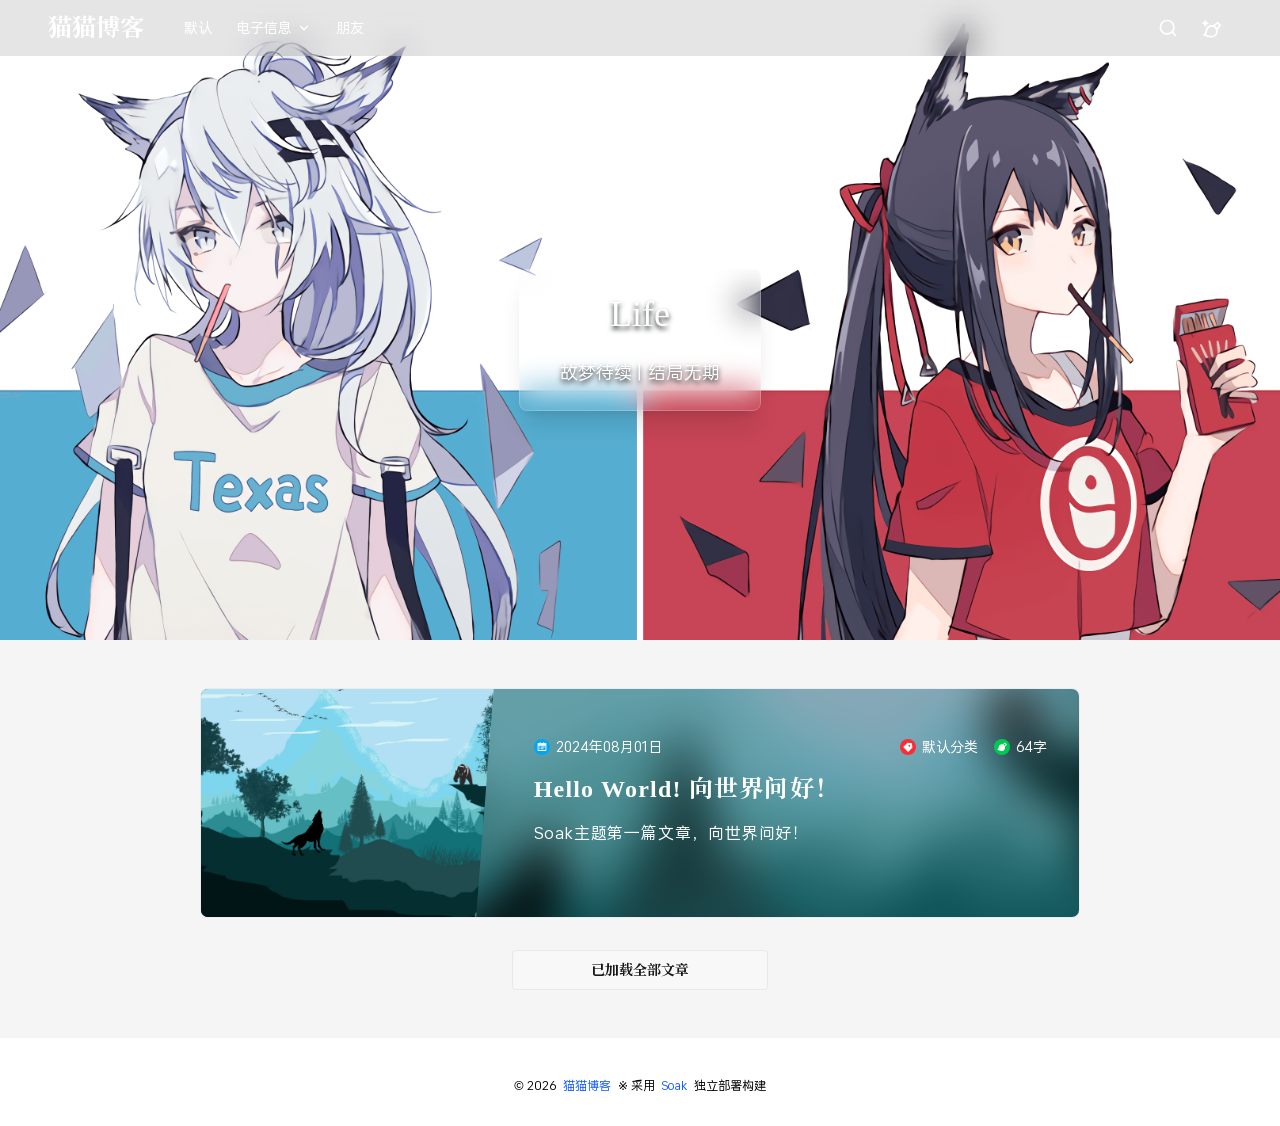
==== index.html @ 31e61fdb "Deploy: 2026-04-26T11-19-19-759Z" ====
<!DOCTYPE html><html lang="zh-CN" class="overflow-y-scroll"> <head><meta charset="UTF-8"><title>猫猫博客 - 故梦待续 | 结局无期</title><meta name="description" content="故梦待续 | 结局无期"><meta name="author" content="Cat"><meta name="viewport" content="width=device-width, initial-scale=1, maximum-scale=1, user-scalable=no, shrink-to-fit=no"><meta name="generator" content="Astro v5.18.1"><script>
            const theme = localStorage.getItem("theme");
            document.documentElement.setAttribute(
                "data-theme",
                theme || "light",
            );
        </script><link rel="icon" type="image/png" href="/favicon.ico"><link rel="apple-touch-icon-precomposed" href="/favicon.ico"><link href="/fonts/SourceHanSerifCN-Bold/font.css" rel="stylesheet"><link href="/fonts/OPlusSans3-Regular/font.css" rel="stylesheet"><link rel="stylesheet" href="/_astro/_page_.TuV_0qPd.css"></head> <body> <div class="bg-base-300/60"> <header data-have-img="true" id="navbar" data-hide-navbar-on-scroll="1" class="navbar justify-between bg-base-100 h-14 min-h-14 px-4 sm:px-6 lg:px-12 z-30 py-0 top-0 left-0 right-0 fixed" data-astro-transition-persist="astro-y6nrcfoz-1"> <div class="navbar-start w-auto"> <div class="drawer lg:hidden me-4 w-auto"> <input id="my-drawer" type="checkbox" class="drawer-toggle"> <div class="drawer-content"> <label for="my-drawer" class="btn btn-ghost btn-square drawer-button"> <svg width="1em" height="1em" class="size-5" data-icon="menu-line">   <symbol id="ai:local:menu-line" viewBox="0 0 24 24"><path fill="currentColor" d="M3 4h18v2H3zm0 7h18v2H3zm0 7h18v2H3z"/></symbol><use href="#ai:local:menu-line"></use>  </svg> </label> </div> <div class="drawer-side"> <label for="my-drawer" aria-label="close sidebar" class="drawer-overlay"></label> <div class="menu bg-base-100 text-base-content min-h-full w-4/5 p-4"> <div class="mb-4 rounded-box overflow-hidden bg-cover bg-center object-cover" style="height:10rem;background-image:url(/images/bg.jpg)"></div> <div class="mb-4 p-4 rounded-box flex items-center"> <img src="/images/avatar.svg" alt="头像" class="size-12"> <div class="ms-4"> <h1 class="text-lg font-bold font-serif">Cat</h1> <p class="mt-1 line-clamp-2">故梦待续 | 结局无期</p> </div> </div> <ul> <li> <a href="/category/default">默认分类</a> </li><li>  <details open> <summary>电子信息</summary> <ul> <li> <a href="/category/computer">计算机</a> </li> </ul> </details>  </li><li> <a href="/friends">朋友圈</a> </li> </ul> </div> </div> </div> <a class="block" href="/"> <span class="logo-text font-serif text-2xl font-bold whitespace-nowrap inline-flex"> 猫猫博客 </span> </a> <div class="navbar-center ms-10 hidden lg:flex"> <nav class="hidden md:block h-14"> <div class="flex items-center gap-6 text-sm leading-14"> <a href="/category/default" class="hover:text-blue-500"> 默认 </a><div class="group/one"> <div class="relative"> <button class="flex items-center gap-x-1"> <span>电子信息</span> <svg width="1em" height="1em" class="size-4 flex-none transition-all group-hover/one:rotate-180" data-icon="arrow-down-s-line">   <symbol id="ai:local:arrow-down-s-line" viewBox="0 0 24 24"><path fill="currentColor" d="m12 13.171 4.95-4.95 1.414 1.415L12 16 5.636 9.636 7.05 8.222z"/></symbol><use href="#ai:local:arrow-down-s-line"></use>  </svg> </button> <div class="pt-1 absolute -left-2 opacity-0 invisible scale-90 transition duration-200 origin-top-left group-hover/one:opacity-100 group-hover/one:visible group-hover/one:scale-100"> <div data-nav-item class="bg-base-100 border-base-300 border min-w-40 shadow-lg rounded-box leading-normal"> <a href="/category/computer" class="group/text transition hover:bg-base-content/10 flex items-center gap-2 w-full px-4 py-2.5 text-left first-of-type:rounded-t-box last-of-type:rounded-b-box"> <span class="transition group-hover/text:translate-x-2"> 📊计算机 </span> </a> </div> </div> </div> </div><a href="/friends" class="hover:text-blue-500"> 朋友 </a> </div> </nav> </div> </div> <div class="navbar-end gap-x-1 leading-14 w-auto"> <style>astro-island,astro-slot,astro-static-slot{display:contents}</style><script>(()=>{var l=(n,t)=>{let i=async()=>{await(await n())()},e=typeof t.value=="object"?t.value:void 0,s={timeout:e==null?void 0:e.timeout};"requestIdleCallback"in window?window.requestIdleCallback(i,s):setTimeout(i,s.timeout||200)};(self.Astro||(self.Astro={})).idle=l;window.dispatchEvent(new Event("astro:idle"));})();</script><script>(()=>{var A=Object.defineProperty;var g=(i,o,a)=>o in i?A(i,o,{enumerable:!0,configurable:!0,writable:!0,value:a}):i[o]=a;var d=(i,o,a)=>g(i,typeof o!="symbol"?o+"":o,a);{let i={0:t=>m(t),1:t=>a(t),2:t=>new RegExp(t),3:t=>new Date(t),4:t=>new Map(a(t)),5:t=>new Set(a(t)),6:t=>BigInt(t),7:t=>new URL(t),8:t=>new Uint8Array(t),9:t=>new Uint16Array(t),10:t=>new Uint32Array(t),11:t=>1/0*t},o=t=>{let[l,e]=t;return l in i?i[l](e):void 0},a=t=>t.map(o),m=t=>typeof t!="object"||t===null?t:Object.fromEntries(Object.entries(t).map(([l,e])=>[l,o(e)]));class y extends HTMLElement{constructor(){super(...arguments);d(this,"Component");d(this,"hydrator");d(this,"hydrate",async()=>{var b;if(!this.hydrator||!this.isConnected)return;let e=(b=this.parentElement)==null?void 0:b.closest("astro-island[ssr]");if(e){e.addEventListener("astro:hydrate",this.hydrate,{once:!0});return}let c=this.querySelectorAll("astro-slot"),n={},h=this.querySelectorAll("template[data-astro-template]");for(let r of h){let s=r.closest(this.tagName);s!=null&&s.isSameNode(this)&&(n[r.getAttribute("data-astro-template")||"default"]=r.innerHTML,r.remove())}for(let r of c){let s=r.closest(this.tagName);s!=null&&s.isSameNode(this)&&(n[r.getAttribute("name")||"default"]=r.innerHTML)}let p;try{p=this.hasAttribute("props")?m(JSON.parse(this.getAttribute("props"))):{}}catch(r){let s=this.getAttribute("component-url")||"<unknown>",v=this.getAttribute("component-export");throw v&&(s+=` (export ${v})`),console.error(`[hydrate] Error parsing props for component ${s}`,this.getAttribute("props"),r),r}let u;await this.hydrator(this)(this.Component,p,n,{client:this.getAttribute("client")}),this.removeAttribute("ssr"),this.dispatchEvent(new CustomEvent("astro:hydrate"))});d(this,"unmount",()=>{this.isConnected||this.dispatchEvent(new CustomEvent("astro:unmount"))})}disconnectedCallback(){document.removeEventListener("astro:after-swap",this.unmount),document.addEventListener("astro:after-swap",this.unmount,{once:!0})}connectedCallback(){if(!this.hasAttribute("await-children")||document.readyState==="interactive"||document.readyState==="complete")this.childrenConnectedCallback();else{let e=()=>{document.removeEventListener("DOMContentLoaded",e),c.disconnect(),this.childrenConnectedCallback()},c=new MutationObserver(()=>{var n;((n=this.lastChild)==null?void 0:n.nodeType)===Node.COMMENT_NODE&&this.lastChild.nodeValue==="astro:end"&&(this.lastChild.remove(),e())});c.observe(this,{childList:!0}),document.addEventListener("DOMContentLoaded",e)}}async childrenConnectedCallback(){let e=this.getAttribute("before-hydration-url");e&&await import(e),this.start()}async start(){let e=JSON.parse(this.getAttribute("opts")),c=this.getAttribute("client");if(Astro[c]===void 0){window.addEventListener(`astro:${c}`,()=>this.start(),{once:!0});return}try{await Astro[c](async()=>{let n=this.getAttribute("renderer-url"),[h,{default:p}]=await Promise.all([import(this.getAttribute("component-url")),n?import(n):()=>()=>{}]),u=this.getAttribute("component-export")||"default";if(!u.includes("."))this.Component=h[u];else{this.Component=h;for(let f of u.split("."))this.Component=this.Component[f]}return this.hydrator=p,this.hydrate},e,this)}catch(n){console.error(`[astro-island] Error hydrating ${this.getAttribute("component-url")}`,n)}}attributeChangedCallback(){this.hydrate()}}d(y,"observedAttributes",["props"]),customElements.get("astro-island")||customElements.define("astro-island",y)}})();</script><script>window._$HY||(e=>{let t=e=>e&&e.hasAttribute&&(e.hasAttribute("data-hk")?e:t(e.host&&e.host.nodeType?e.host:e.parentNode));["click", "input"].forEach((o=>document.addEventListener(o,(o=>{if(!e.events)return;let s=t(o.composedPath&&o.composedPath()[0]||o.target);s&&!e.completed.has(s)&&e.events.push([s,o])}))))})(_$HY={events:[],completed:new WeakSet,r:{},fe(){}});</script><!--xs--><astro-island uid="ZQ5oSy" data-solid-render-id="s2" component-url="/_astro/Search.DwnE-XFW.js" component-export="default" renderer-url="/_astro/client.WtngwqKk.js" props="{}" ssr client="idle" opts="{&quot;name&quot;:&quot;Search&quot;,&quot;value&quot;:true}" await-children><button data-hk="s20000" class="btn btn-square btn-ghost"><svg class="size-5" xmlns="http://www.w3.org/2000/svg" viewBox="0 0 24 24" fill="currentColor"><path d="M18.031 16.6168L22.3137 20.8995L20.8995 22.3137L16.6168 18.031C15.0769 19.263 13.124 20 11 20C6.032 20 2 15.968 2 11C2 6.032 6.032 2 11 2C15.968 2 20 6.032 20 11C20 13.124 19.263 15.0769 18.031 16.6168ZM16.0247 15.8748C17.2475 14.6146 18 12.8956 18 11C18 7.1325 14.8675 4 11 4C7.1325 4 4 7.1325 4 11C4 14.8675 7.1325 18 11 18C12.8956 18 14.6146 17.2475 15.8748 16.0247L16.0247 15.8748Z"></path></svg></button><!--astro:end--></astro-island> <div class="dropdown dropdown-end"> <div tabindex="0" role="button" class="btn btn-ghost btn-square"> <svg width="1em" height="1em" class="size-5" data-icon="brush-ai-line">   <symbol id="ai:local:brush-ai-line" viewBox="0 0 24 24"><path fill="currentColor" d="m4.713 7.128-.246.566a.506.506 0 0 1-.934 0l-.246-.566a4.36 4.36 0 0 0-2.22-2.25l-.759-.339a.53.53 0 0 1 0-.963l.717-.319A4.37 4.37 0 0 0 3.276.931L3.53.32a.506.506 0 0 1 .942 0l.253.61a4.37 4.37 0 0 0 2.25 2.327l.718.32a.53.53 0 0 1 0 .962l-.76.338a4.36 4.36 0 0 0-2.219 2.251m10.601 2.405.143.142a5.5 5.5 0 0 1 1.356 5.245 5.505 5.505 0 0 1-5.311 4.078c-2.036 0-4.714-.625-6.973-1.514 1.205-1.414 1.645-2.809 1.8-4.679.037-.451.06-.63.103-.79.793-2.962 3.585-4.61 6.492-3.831.93.25 1.742.724 2.39 1.349m2.914-7.162-4.94 3.842c-3.946-.974-7.73 1.333-8.788 5.284-.102.38-.134.765-.167 1.169-.115 1.394-.247 3.005-3.333 5.33 2.5 1.5 7 3.002 10.502 3.002a7.505 7.505 0 0 0 7.283-9.291l3.84-4.938a1 1 0 0 0-.082-1.321L19.55 2.454a1 1 0 0 0-1.321-.083m-1.333 5.914a8 8 0 0 0-.194-.194l-1.124-1.124 3.182-2.475 1.746 1.746L18.03 9.42z"/></symbol><use href="#ai:local:brush-ai-line"></use>  </svg> </div> <ul tabindex="0" class="dropdown-content menu bg-base-100 rounded-box z-1 p-2 shadow-sm space-y-2"> <li> <button class="btn flex items-center gap-x-1" data-set-theme="light"> <div data-theme="light" class="bg-base-100 grid shrink-0 grid-cols-2 gap-0.5 rounded-box p-1 shadow-sm"> <div class="bg-base-content size-1.5 rounded-full"></div> <div class="bg-primary size-1.5 rounded-full"></div> <div class="bg-secondary size-1.5 rounded-full"></div> <div class="bg-accent size-1.5 rounded-full"></div> </div> <div class="w-30 truncate">浅色模式</div> </button> </li><li> <button class="btn flex items-center gap-x-1" data-set-theme="dark"> <div data-theme="dark" class="bg-base-100 grid shrink-0 grid-cols-2 gap-0.5 rounded-box p-1 shadow-sm"> <div class="bg-base-content size-1.5 rounded-full"></div> <div class="bg-primary size-1.5 rounded-full"></div> <div class="bg-secondary size-1.5 rounded-full"></div> <div class="bg-accent size-1.5 rounded-full"></div> </div> <div class="w-30 truncate">暗黑模式</div> </button> </li> </ul> </div> </div> </header> <script>
    (function () {
        let lastScrollY = window.scrollY;
        let isTop = true;
        let hidden = true;

        function updateHeaderState() {
            const header = document.getElementById("navbar");
            const heroBox = document.querySelector("[data-hero-box]");
            if (!header) return;

            const currentScrollY = window.scrollY;

            // 处理导航栏显隐
            if (header.dataset.hideNavbarOnScroll === "1") {
                hidden = currentScrollY <= lastScrollY;

                // 显式设置属性值
                if (hidden) {
                    header.setAttribute("data-pinned", "true");
                    header.removeAttribute("data-unpinned");
                } else {
                    header.setAttribute("data-unpinned", "true");
                    header.removeAttribute("data-pinned");
                }
            }

            // 处理顶部状态
            if (heroBox && heroBox.clientHeight) {
                isTop =
                    currentScrollY <=
                    heroBox.clientHeight - header.clientHeight;
            } else {
                isTop = currentScrollY <= header.clientHeight;
            }
            if (isTop) {
                header.setAttribute("data-is-top", "true");
            } else {
                header.setAttribute("data-is-top", "false");
            }

            lastScrollY = currentScrollY;
        }

        // 初始化逻辑保持不变
        document.addEventListener("DOMContentLoaded", () => {
            window.addEventListener("scroll", updateHeaderState);
            updateHeaderState();
        });
    })();
</script> <div data-hero-box style="height:40rem;background-image:url(/images/covers/Cuteen.png)" class="hero bg-gray-300 mb-4 flex bg-center relative text-2xl leading-8 flex-col justify-center items-center object-cover bg-cover"> <div data-hero-box-content class="max-w-screen-md z-10 text-center mt-10 px-10 py-6 backdrop-blur-lg rounded-lg text-white border border-base-100/20 shadow-xl"> <div class="font-serif sm:text-4xl text-2xl">Life</div> <div class="mt-3 text-sm sm:mt-6 sm:text-lg"> <span>故梦待续 | 结局无期</span> </div> </div> </div> <main id="pjax-container" class="pb-12 sm:pt-8 pt-4">  <div class="flex w-full gap-4 justify-center px-2 sm:px-6">  <div class="w-full flex-col flex items-center gap-8"> <div data-article-list class="w-full flex items-center flex-col gap-4 sm:gap-8"><a href="/posts/hello-world" class="card card-border bg-base-100 w-full lg:w-220 outline-base-content/5 hover:outline-base-content/8 hover:shadow-lg
    transition duration-300 outline -outline-offset-1 cursor-pointer overflow-hidden group"> <div class="card-body p-0 relative flex-row"> <figure class="object-cover absolute bg-center bg-cover w-full brightness-50 md:blur-lg md:brightness-75 md:scale-150 inset-0" style="background-image: url(/images/covers/img-6.jpg);"></figure> <div style="clip-path: polygon(0 0,100% 0,94% 100%,0 100%)" class="md:block hidden z-10 w-4/12 overflow-hidden flex-shrink-0"> <img class="aspect-[16/9] object-cover bg-center bg-cover w-full h-full group-hover:scale-105 group-hover:rotate-1" src="/images/covers/img-6.jpg" style="transition: all .3s cubic-bezier(0,0,.2,1);" alt="Hello World! 向世界问好！"> </div> <div class="z-10 text-white px-4 py-6 md:px-8 md:py-12 w-full"> <div class="flex justify-between items-center"> <div class="flex items-center justify-between w-full gap-x-4 gap-y-2 text-white"> <div class="flex items-center sm:text-sm text-xs"> <div class="size-4 flex items-center justify-center mr-1.5 rounded-full bg-sky-500"> <div class="transform scale-75"> <svg width="1em" height="1em" data-icon="time">   <symbol id="ai:local:time" viewBox="0 0 24 24"><path fill="currentColor" d="M17 3h4a1 1 0 0 1 1 1v16a1 1 0 0 1-1 1H3a1 1 0 0 1-1-1V4a1 1 0 0 1 1-1h4V1h2v2h6V1h2zM4 9v10h16V9zm2 2h2v2H6zm0 4h2v2H6zm4-4h8v2h-8zm0 4h5v2h-5z"/></symbol><use href="#ai:local:time"></use>  </svg> </div> </div> <span>2024年08月01日</span> </div> <div class="flex items-center gap-x-4"> <div class="flex items-center sm:text-sm text-xs"> <div class="size-4 flex items-center justify-center mr-1.5 rounded-full bg-red-500"> <div class="transform scale-75"> <svg width="1em" height="1em" data-icon="tag">   <symbol id="ai:local:tag" viewBox="0 0 24 24"><path fill="currentColor" d="m10.904 2.1 9.9 1.414 1.414 9.9-9.192 9.192a1 1 0 0 1-1.415 0l-9.9-9.9a1 1 0 0 1 0-1.413zm2.829 8.486a2 2 0 1 0 2.828-2.829 2 2 0 0 0-2.828 2.829"/></symbol><use href="#ai:local:tag"></use>  </svg> </div> </div> <span>默认分类</span> </div> <div class="items-center sm:text-sm text-xs hidden sm:flex"> <div class="size-4 flex items-center justify-center mr-1.5 rounded-full bg-green-500"> <div class="transform scale-75"> <svg width="1em" height="1em" data-icon="textCount">   <symbol id="ai:local:textCount" viewBox="0 0 24 24"><path fill="currentColor" d="m13.289 6.213 4.939-3.842a1 1 0 0 1 1.32.083l2.995 2.994a1 1 0 0 1 .082 1.32l-3.84 4.939a7.505 7.505 0 0 1-7.283 9.292C8 20.999 3.5 19.497 1 17.997c3.98-3 3.047-4.81 3.5-6.5 1.058-3.95 4.842-6.258 8.789-5.284M16.7 8.092q.098.095.194.193L18.03 9.42l2.475-3.182-1.746-1.746-3.182 2.475z"/></symbol><use href="#ai:local:textCount"></use>  </svg> </div> </div> <span>64字</span>  </div> </div> </div> </div> <h2 class="card-title tracking-wider font-serif line-clamp-2 sm:line-clamp-1 text-lg sm:text-2xl my-2 sm:my-4"> Hello World! 向世界问好！ </h2> <p class="leading-6 tracking-wider min-h-12 line-clamp-2 text-xs sm:text-base"> Soak主题第一篇文章，向世界问好！ </p> </div> </div> </a></div> <astro-island uid="Z1vNOb9" data-solid-render-id="s0" component-url="/_astro/LoadMore.B2R6Pakz.js" component-export="default" renderer-url="/_astro/client.WtngwqKk.js" props="{&quot;total&quot;:[0,1],&quot;size&quot;:[0,8],&quot;currentPage&quot;:[0,1],&quot;prev&quot;:[0],&quot;next&quot;:[0]}" ssr client="idle" opts="{&quot;name&quot;:&quot;LoadMoreBtn&quot;,&quot;value&quot;:true}" await-children><button data-hk="s000000" class="btn btn-wide font-serif">已加载全部文章</button><!--astro:end--></astro-island> </div>  </div>  </main> <footer id="footer" class="py-8 text-center space-y-2 bg-base-100"> <div class="flex items-center justify-center gap-2 flex-wrap">  </div> <p class="text-xs"> <span>©&nbsp;2026&nbsp;</span> <a class="no-underline text-blue-600" href="https://blog.loli.life/">猫猫博客</a> <span>&nbsp;※&nbsp;采用&nbsp;</span> <a class="no-underline text-blue-600" href="https://zwy.life/soak-theme" target="_blank">Soak</a> <span> &nbsp;独立部署构建</span> </p> </footer> </div> <div id="back-to-top" class="fixed right-6 bottom-6 w-10 h-10 btn btn-square opacity-100 invisible transition-all"> <div role="button" class="flex justify-center items-center w-full h-full"> <button onclick="window.scrollTo({ top: 0, behavior: 'smooth' });" class="cursor-pointer"> <svg width="1em" height="1em" class="size-6" data-icon="circle-arrow-up-s-line">   <symbol id="ai:local:circle-arrow-up-s-line" viewBox="0 0 1024 1024"><path fill="currentColor" d="M515.887 938.659a422.796 422.796 0 1 1 422.795-422.772 423.24 423.24 0 0 1-422.795 422.772m0-775.75a352.977 352.977 0 1 0 352.977 352.978 353.373 353.373 0 0 0-352.977-352.978"/><path fill="currentColor" d="M671.046 550.796a34.9 34.9 0 0 1-24.693-10.24L515.887 410.089l-130.49 130.467a34.91 34.91 0 0 1-49.362-49.362l155.16-155.16a34.91 34.91 0 0 1 49.36 0l155.16 155.16a34.91 34.91 0 0 1-24.67 59.602"/><path fill="currentColor" d="M515.887 705.932a34.91 34.91 0 0 1-34.91-34.91V360.728a34.91 34.91 0 0 1 69.819 0v310.296a34.91 34.91 0 0 1-34.91 34.909"/></symbol><use href="#ai:local:circle-arrow-up-s-line"></use>  </svg> </button> </div> </div> <script>(function(){const scriptUrl = "/pagefind/pagefind.js";

    (async function findInit() {
        const pageFind = await import(scriptUrl);
        await pageFind.options({
            excerptLength: 20,
        });
        pageFind.init();
        window.pagefind = pageFind;
        pageFind.search(""); // speed up the first search
    })();
})();</script> <script>(()=>{var a=(s,i,o)=>{let r=async()=>{await(await s())()},t=typeof i.value=="object"?i.value:void 0,c={rootMargin:t==null?void 0:t.rootMargin},n=new IntersectionObserver(e=>{for(let l of e)if(l.isIntersecting){n.disconnect(),r();break}},c);for(let e of o.children)n.observe(e)};(self.Astro||(self.Astro={})).visible=a;window.dispatchEvent(new Event("astro:visible"));})();</script><astro-island uid="Z2qfbsF" data-solid-render-id="s1" component-url="/_astro/_astro-entry_solid-toast.DAvZulxX.js" component-export="Toaster" renderer-url="/_astro/client.WtngwqKk.js" props="{&quot;position&quot;:[0,&quot;top-center&quot;]}" ssr client="visible" opts="{&quot;name&quot;:&quot;Toaster&quot;,&quot;value&quot;:true}" await-children><div data-hk="s10000" style="position:fixed;z-index:9999;top:16px;bottom:16px;left:16px;right:16px;pointer-events:none"><style>.sldt-active{z-index:9999;}.sldt-active>*{pointer-events:auto;}</style><!--$--><!--/--></div><!--astro:end--></astro-island> <script type="module" src="/_astro/InitApp.astro_astro_type_script_index_0_lang.BXDJFepT.js"></script>  </body></html>
---- fonts/SourceHanSerifCN-Bold/font.css ----
@font-face {
  font-family: SourceHanSerifCN-Bold;
  src: url("./SourceHanSerifCN-Bold.1.woff2") format("woff2");
  font-weight: normal;
  font-style: normal;
  font-display: swap;
  unicode-range: U+1f21a,U+1f232,U+1f234-1f237,U+1f250,U+1f251;
}
@font-face {
  font-family: SourceHanSerifCN-Bold;
  src: url("./SourceHanSerifCN-Bold.2.woff2") format("woff2");
  font-weight: normal;
  font-style: normal;
  font-display: swap;
  unicode-range: U+ff03,U+ff04,U+ff07,U+ff0a,U+ff17-ff19,U+ff1c,U+ff1d,U+ff20-ff3a,U+ff3c,U+ff3e-ff5b,U+ff5d,U+ff61-ff65,U+ff67-ff6a,U+ff6c,U+ff6f-ff78,U+ff7a-ff7d,U+ff80-ff84,U+ff86,U+ff89-ff8e,U+ff92,U+ff97-ff9b,U+ff9d-ff9f,U+ffe0-ffe4,U+ffe6,U+ffe9,U+ffeb,U+ffed,U+1f170,U+1f171,U+1f192-1f195,U+1f198-1f19a;
}
@font-face {
  font-family: SourceHanSerifCN-Bold;
  src: url("./SourceHanSerifCN-Bold.3.woff2") format("woff2");
  font-weight: normal;
  font-style: normal;
  font-display: swap;
  unicode-range: U+f901,U+f90a,U+f92c,U+f92d,U+f934,U+f937,U+f965,U+f967,U+f974,U+f979,U+f97e,U+f98a,U+f98e,U+f99c,U+f9b5,U+f9ba,U+f9be,U+f9d0,U+f9dd,U+f9e0,U+f9e1,U+f9e4,U+fa08,U+fa0a,U+fa11,U+fb01,U+fb02,U+fe30,U+fe31,U+fe33-fe44,U+fe49-fe52,U+fe54-fe57,U+fe59-fe66,U+fe68-fe6b;
}
@font-face {
  font-family: SourceHanSerifCN-Bold;
  src: url("./SourceHanSerifCN-Bold.4.woff2") format("woff2");
  font-weight: normal;
  font-style: normal;
  font-display: swap;
  unicode-range: U+9f3d,U+9f3e,U+9f41,U+9f4a,U+9f4b,U+9f51,U+9f52,U+9f61-9f63,U+9f66,U+9f67,U+9f80,U+9f81,U+9f83,U+9f85-9f8d,U+9f90,U+9f91,U+9f94-9f96,U+9f98,U+9f9b,U+9f9c,U+9f9e,U+9fa0,U+9fa2;
}
@font-face {
  font-family: SourceHanSerifCN-Bold;
  src: url("./SourceHanSerifCN-Bold.5.woff2") format("woff2");
  font-weight: normal;
  font-style: normal;
  font-display: swap;
  unicode-range: U+9dfa,U+9e0a,U+9e11,U+9e1a,U+9e1e,U+9e20,U+9e22,U+9e28-9e2c,U+9e2e-9e33,U+9e35-9e3b,U+9e3e,U+9e40-9e44,U+9e46-9e4e,U+9e51,U+9e53,U+9e55-9e58,U+9e5a-9e5c,U+9e5e-9e63,U+9e66-9e6e,U+9e71,U+9e73,U+9e75,U+9e78,U+9e79,U+9e7c-9e7e,U+9e82,U+9e86-9e88,U+9e8b,U+9e8c,U+9e90,U+9e91,U+9e93,U+9e95,U+9e97,U+9e9d,U+9ea4,U+9ea5,U+9ea9,U+9eaa,U+9eb4,U+9eb5,U+9eb8-9eba,U+9ebc-9ebf,U+9ec3,U+9ec9,U+9ecd,U+9ed0,U+9ed2,U+9ed3,U+9ed5,U+9ed6,U+9ed9,U+9edc,U+9edd,U+9edf,U+9ee0,U+9ee2,U+9ee5,U+9ee7-9eea,U+9eef,U+9ef1,U+9ef3,U+9ef4,U+9ef6,U+9ef9,U+9efb,U+9efc,U+9efe,U+9f0b,U+9f0d,U+9f10,U+9f14,U+9f17,U+9f19,U+9f22,U+9f29,U+9f2c,U+9f2f,U+9f31,U+9f37,U+9f39;
}
@font-face {
  font-family: SourceHanSerifCN-Bold;
  src: url("./SourceHanSerifCN-Bold.6.woff2") format("woff2");
  font-weight: normal;
  font-style: normal;
  font-display: swap;
  unicode-range: U+9c3b,U+9c40,U+9c47-9c49,U+9c53,U+9c57,U+9c64,U+9c72,U+9c77,U+9c78,U+9c7b,U+9c7f,U+9c80,U+9c82,U+9c83,U+9c85-9c8c,U+9c8e-9c92,U+9c94-9c9b,U+9c9e-9ca3,U+9ca5-9ca7,U+9ca9,U+9cab,U+9cad,U+9cae,U+9cb1-9cb7,U+9cb9-9cbd,U+9cbf,U+9cc0,U+9cc3,U+9cc5-9cc7,U+9cc9-9cd1,U+9cd3-9cda,U+9cdc,U+9cdd,U+9cdf,U+9ce1-9ce3,U+9ce5,U+9ce9,U+9cee,U+9cef,U+9cf3,U+9cf4,U+9cf6,U+9cfc,U+9cfd,U+9d02,U+9d08,U+9d09,U+9d12,U+9d1b,U+9d1e,U+9d26,U+9d28,U+9d37,U+9d3b,U+9d3f,U+9d51,U+9d59,U+9d5c,U+9d5d,U+9d5f-9d61,U+9d6c,U+9d70,U+9d72,U+9d7a,U+9d7e,U+9d84,U+9d89,U+9d8f,U+9d92,U+9daf,U+9db4,U+9db8,U+9dbc,U+9dc4,U+9dc7,U+9dc9,U+9dd7,U+9ddf,U+9df2,U+9df9;
}
@font-face {
  font-family: SourceHanSerifCN-Bold;
  src: url("./SourceHanSerifCN-Bold.7.woff2") format("woff2");
  font-weight: normal;
  font-style: normal;
  font-display: swap;
  unicode-range: U+9a5f,U+9a62,U+9a65,U+9a69,U+9a6b,U+9a6e,U+9a75,U+9a77-9a7a,U+9a7d,U+9a80,U+9a83,U+9a85,U+9a87-9a8a,U+9a8d,U+9a8e,U+9a90,U+9a92,U+9a93,U+9a95,U+9a96,U+9a98,U+9a99,U+9a9b-9aa2,U+9aa5,U+9aa7,U+9aaf-9ab1,U+9ab5,U+9ab6,U+9ab9,U+9aba,U+9abc,U+9ac0-9ac4,U+9ac8,U+9acb,U+9acc,U+9ace,U+9acf,U+9ad1,U+9ad2,U+9ad9,U+9adf,U+9ae1,U+9ae3,U+9aea,U+9aeb,U+9aed-9aef,U+9af4,U+9af9,U+9afb,U+9b03,U+9b04,U+9b06,U+9b08,U+9b0d,U+9b0f,U+9b10,U+9b13,U+9b18,U+9b1a,U+9b1f,U+9b22,U+9b23,U+9b25,U+9b27,U+9b28,U+9b2a,U+9b2f,U+9b31,U+9b32,U+9b3b,U+9b43,U+9b46-9b49,U+9b4d,U+9b4e,U+9b51,U+9b56,U+9b58,U+9b5a,U+9b5c,U+9b5f,U+9b61,U+9b62,U+9b6f,U+9b77,U+9b80,U+9b88,U+9b8b,U+9b8e,U+9b91,U+9b9f,U+9ba0,U+9ba8,U+9baa,U+9bab,U+9bad,U+9bae,U+9bb0,U+9bb1,U+9bb8,U+9bc9,U+9bca,U+9bd3,U+9bd6,U+9bdb,U+9be8,U+9bf0,U+9bf1,U+9c02,U+9c10,U+9c15,U+9c24,U+9c2d,U+9c32,U+9c39;
}
@font-face {
  font-family: SourceHanSerifCN-Bold;
  src: url("./SourceHanSerifCN-Bold.8.woff2") format("woff2");
  font-weight: normal;
  font-style: normal;
  font-display: swap;
  unicode-range: U+98c8,U+98cf-98d6,U+98da,U+98db,U+98dd,U+98e1,U+98e2,U+98e7-98ea,U+98ec,U+98ee,U+98ef,U+98f2,U+98f4,U+98fc-98fe,U+9903,U+9905,U+9908,U+990a,U+990c,U+990d,U+9913,U+9914,U+9918,U+991a,U+991b,U+991e,U+9921,U+9928,U+992c,U+992e,U+9935,U+9938,U+9939,U+993d,U+993e,U+9945,U+994b,U+994c,U+9951,U+9952,U+9954,U+9955,U+9957,U+995e,U+9963,U+9966-9969,U+996b,U+996c,U+996f,U+9974,U+9975,U+9977-9979,U+997d,U+997e,U+9980,U+9981,U+9983,U+9984,U+9987,U+998a,U+998b,U+998d-9991,U+9993-9995,U+9997,U+9998,U+99a5,U+99ab-99ae,U+99b1,U+99b3,U+99b4,U+99bc,U+99bf,U+99c1,U+99c3-99c6,U+99cc,U+99d0,U+99d2,U+99d5,U+99db,U+99dd,U+99e1,U+99ed,U+99f1,U+99ff,U+9a01,U+9a03,U+9a04,U+9a0e,U+9a0f,U+9a11-9a13,U+9a19,U+9a1b,U+9a28,U+9a2b,U+9a30,U+9a32,U+9a37,U+9a40,U+9a45,U+9a4a,U+9a4d,U+9a4e,U+9a52,U+9a55,U+9a57,U+9a5a,U+9a5b;
}
@font-face {
  font-family: SourceHanSerifCN-Bold;
  src: url("./SourceHanSerifCN-Bold.9.woff2") format("woff2");
  font-weight: normal;
  font-style: normal;
  font-display: swap;
  unicode-range: U+972a,U+972d,U+9730,U+973d,U+9742,U+9744,U+9748,U+9749,U+9750,U+9751,U+975a-975c,U+9763,U+9765,U+9766,U+976c,U+976d,U+9773,U+9776,U+977a,U+977c,U+9784,U+9785,U+978e,U+978f,U+9791,U+9792,U+9794,U+9795,U+9798,U+979a,U+979e,U+97a3,U+97a5,U+97a6,U+97a8,U+97ab,U+97ac,U+97ae,U+97af,U+97b2,U+97b4,U+97c6,U+97cb,U+97cc,U+97d3,U+97d8,U+97dc,U+97e1,U+97ea,U+97eb,U+97ee,U+97fb,U+97fe,U+97ff,U+9801-9803,U+9805,U+9806,U+9808,U+980c,U+9810-9814,U+9817,U+9818,U+981e,U+9820,U+9821,U+9824,U+9828,U+982b-982d,U+9830,U+9834,U+9838,U+9839,U+983c,U+9846,U+984d-984f,U+9851,U+9852,U+9854,U+9855,U+9857,U+9858,U+985a,U+985b,U+9862,U+9863,U+9865,U+9867,U+986b,U+986f-9871,U+9877,U+9878,U+987c,U+9880,U+9883,U+9885,U+9889,U+988b-988f,U+9893-9895,U+9899-989b,U+989e,U+989f,U+98a1,U+98a2,U+98a5-98a7,U+98a9,U+98af,U+98b1,U+98b6,U+98ba,U+98be,U+98c3,U+98c4,U+98c6,U+98c7;
}
@font-face {
  font-family: SourceHanSerifCN-Bold;
  src: url("./SourceHanSerifCN-Bold.10.woff2") format("woff2");
  font-weight: normal;
  font-style: normal;
  font-display: swap;
  unicode-range: U+95b9-95ca,U+95cc,U+95cd,U+95d4-95d6,U+95d8,U+95e1,U+95e2,U+95e9,U+95f0,U+95f1,U+95f3,U+95f6,U+95fc,U+95fe,U+95ff,U+9602-9604,U+9606-960d,U+960f,U+9611-9613,U+9615-9617,U+9619-961b,U+961d,U+9621,U+9628,U+962f,U+963c-963e,U+9641,U+9642,U+9649,U+9654,U+965b-965f,U+9661,U+9663,U+9665,U+9667,U+9668,U+966c,U+9670,U+9672-9674,U+9678,U+967a,U+967d,U+9682,U+9685,U+9688,U+968a,U+968d,U+968e,U+9695,U+9697,U+9698,U+969e,U+96a0,U+96a3,U+96a4,U+96a8,U+96aa,U+96b0,U+96b1,U+96b3,U+96b4,U+96b7-96b9,U+96bb-96bd,U+96c9,U+96cb,U+96ce,U+96d1,U+96d2,U+96d6,U+96d9,U+96db,U+96dc,U+96de,U+96e0,U+96e3,U+96e9,U+96eb,U+96f0-96f2,U+96f9,U+96ff,U+9701,U+9702,U+9705,U+9708,U+970a,U+970e,U+970f,U+9711,U+9719,U+9727;
}
@font-face {
  font-family: SourceHanSerifCN-Bold;
  src: url("./SourceHanSerifCN-Bold.11.woff2") format("woff2");
  font-weight: normal;
  font-style: normal;
  font-display: swap;
  unicode-range: U+94e7-94ec,U+94ee-94f1,U+94f3,U+94f5,U+94f7,U+94f9,U+94fb-94fd,U+94ff,U+9503,U+9504,U+9506,U+9507,U+9509,U+950a,U+950d-950f,U+9511-9518,U+951a-9520,U+9522,U+9528-952d,U+9530-953a,U+953c-953f,U+9543-9546,U+9548-9550,U+9552-9555,U+9557-955b,U+955d-9568,U+956a-956d,U+9570-9574,U+9583,U+9586,U+9589,U+958e,U+958f,U+9591,U+9592,U+9594,U+9598,U+9599,U+959e-95a0,U+95a2-95a6,U+95a8-95b2,U+95b4,U+95b8;
}
@font-face {
  font-family: SourceHanSerifCN-Bold;
  src: url("./SourceHanSerifCN-Bold.12.woff2") format("woff2");
  font-weight: normal;
  font-style: normal;
  font-display: swap;
  unicode-range: U+9410-941a,U+941c-942b,U+942d,U+942e,U+9432,U+9433,U+9435,U+9438,U+943a,U+943e,U+9444,U+944a,U+9451,U+9452,U+945a,U+9462,U+9463,U+9465,U+9470-9487,U+948a-9492,U+9494-9498,U+949a,U+949c,U+949d,U+94a1,U+94a3,U+94a4,U+94a8,U+94aa-94ad,U+94af,U+94b2,U+94b4-94ba,U+94bc-94c0,U+94c4,U+94c6-94db,U+94de-94e6;
}
@font-face {
  font-family: SourceHanSerifCN-Bold;
  src: url("./SourceHanSerifCN-Bold.13.woff2") format("woff2");
  font-weight: normal;
  font-style: normal;
  font-display: swap;
  unicode-range: U+92b7,U+92b9,U+92c1,U+92c5,U+92c6,U+92c8,U+92cc,U+92d0,U+92d2,U+92e4,U+92ea,U+92ec,U+92ed,U+92f0,U+92f3,U+92f8,U+92fc,U+9304,U+9306,U+9310,U+9312,U+9315,U+9318,U+931a,U+931e,U+9320-9322,U+9324,U+9326-9329,U+932b,U+932c,U+932f,U+9331,U+9332,U+9335,U+9336,U+933e,U+9340,U+9341,U+934a-9360,U+9362,U+9363,U+9365-936b,U+936e,U+9375,U+937e,U+9382,U+938a,U+938c,U+938f,U+9393,U+9394,U+9396,U+9397,U+939a,U+93a2,U+93a7,U+93ac-93cd,U+93d0,U+93d1,U+93d6-93d8,U+93de,U+93df,U+93e1,U+93e2,U+93e4,U+93f8,U+93fb,U+93fd,U+940e,U+940f;
}
@font-face {
  font-family: SourceHanSerifCN-Bold;
  src: url("./SourceHanSerifCN-Bold.14.woff2") format("woff2");
  font-weight: normal;
  font-style: normal;
  font-display: swap;
  unicode-range: U+914c,U+914e-9150,U+9154,U+9157,U+915a,U+915d,U+915e,U+9161-9164,U+9169,U+9170,U+9172,U+9174,U+9179,U+917a,U+917d,U+917e,U+9182,U+9183,U+9185,U+918c,U+918d,U+9190,U+9191,U+919a,U+919c,U+91a1-91a4,U+91a8,U+91aa-91af,U+91b4,U+91b5,U+91b8,U+91ba,U+91be,U+91c0,U+91c1,U+91c6,U+91c8,U+91cb,U+91d0,U+91d2,U+91d7,U+91d8,U+91dd,U+91e3,U+91e6,U+91e7,U+91ed,U+91f0,U+91f5,U+91f9,U+9200,U+9205,U+9207-920a,U+920d,U+920e,U+9210,U+9214,U+9215,U+921c,U+921e,U+9221,U+9223-9227,U+9229,U+922a,U+922d,U+9234,U+9235,U+9237,U+9239,U+923a,U+923c-9240,U+9244-9246,U+9249,U+924e,U+924f,U+9251,U+9253,U+9257,U+925b,U+925e,U+9262,U+9264-9266,U+9268,U+926c,U+926f,U+9271,U+927b,U+927e,U+9280,U+9283,U+9285-928a,U+928e,U+9291,U+9293,U+9296,U+9298,U+929c,U+929d,U+92a8,U+92ab-92ae,U+92b3,U+92b6;
}
@font-face {
  font-family: SourceHanSerifCN-Bold;
  src: url("./SourceHanSerifCN-Bold.15.woff2") format("woff2");
  font-weight: normal;
  font-style: normal;
  font-display: swap;
  unicode-range: U+8fe2-8fe5,U+8fe8,U+8fe9,U+8fee,U+8ff3,U+8ff4,U+8ff8,U+8ffa,U+9004,U+900b,U+9011,U+9015,U+9016,U+901e,U+9021,U+9026,U+902d,U+902f,U+9031,U+9035,U+9036,U+9039,U+903a,U+9041,U+9044-9046,U+904a,U+904f-9052,U+9054,U+9055,U+9058,U+9059,U+905b-905e,U+9060-9062,U+9068,U+9069,U+906f,U+9072,U+9074,U+9076-907a,U+907c,U+907d,U+9081,U+9083,U+9085,U+9087-908b,U+908f,U+9095,U+9097,U+9099-909b,U+909d,U+90a0,U+90a1,U+90a8,U+90a9,U+90ac,U+90b0,U+90b2-90b4,U+90b6,U+90b8,U+90ba,U+90bd,U+90be,U+90c3-90c5,U+90c7,U+90c8,U+90cf,U+90d0,U+90d3,U+90d5,U+90d7,U+90da-90dc,U+90de,U+90e2,U+90e4,U+90e6,U+90e7,U+90ea,U+90eb,U+90ef,U+90f4,U+90f5,U+90f7,U+90fe-9100,U+9104,U+9109,U+910c,U+9112,U+9114,U+9115,U+9118,U+911c,U+911e,U+9120,U+9122,U+9123,U+9127,U+912d,U+912f-9132,U+9139,U+913a,U+9143,U+9146,U+9149,U+914a;
}
@font-face {
  font-family: SourceHanSerifCN-Bold;
  src: url("./SourceHanSerifCN-Bold.16.woff2") format("woff2");
  font-weight: normal;
  font-style: normal;
  font-display: swap;
  unicode-range: U+8e2d-8e31,U+8e34,U+8e35,U+8e39,U+8e3a,U+8e3d,U+8e40-8e42,U+8e47,U+8e49-8e4b,U+8e50-8e53,U+8e59,U+8e5a,U+8e5f,U+8e60,U+8e64,U+8e69,U+8e6c,U+8e70,U+8e74,U+8e76,U+8e7a-8e7c,U+8e7f,U+8e84,U+8e85,U+8e87,U+8e89,U+8e8b,U+8e8d,U+8e8f,U+8e90,U+8e94,U+8e99,U+8e9c,U+8e9e,U+8eaa,U+8eac,U+8eb0,U+8eb6,U+8ec0,U+8ec6,U+8eca-8ece,U+8ed2,U+8eda,U+8edf,U+8ee2,U+8eeb,U+8ef8,U+8efb-8efe,U+8f03,U+8f09,U+8f0b,U+8f12-8f15,U+8f1b,U+8f1d,U+8f1f,U+8f29,U+8f2a,U+8f2f,U+8f36,U+8f38,U+8f3b,U+8f3e,U+8f3f,U+8f44,U+8f45,U+8f49,U+8f4d,U+8f4e,U+8f5f,U+8f6b,U+8f6d,U+8f71-8f73,U+8f75,U+8f76,U+8f78-8f7a,U+8f7c,U+8f7e,U+8f81,U+8f82,U+8f84,U+8f87,U+8f8a,U+8f8b,U+8f8d-8f8f,U+8f94,U+8f95,U+8f97-8f9a,U+8fa6,U+8fad-8faf,U+8fb2,U+8fb5-8fb7,U+8fba-8fbc,U+8fbf,U+8fc2,U+8fcb,U+8fcd,U+8fd3,U+8fd5,U+8fd7,U+8fda;
}
@font-face {
  font-family: SourceHanSerifCN-Bold;
  src: url("./SourceHanSerifCN-Bold.17.woff2") format("woff2");
  font-weight: normal;
  font-style: normal;
  font-display: swap;
  unicode-range: U+8caf,U+8cb0,U+8cb3,U+8cb4,U+8cb6-8cb9,U+8cbb-8cbd,U+8cbf-8cc4,U+8cc7,U+8cc8,U+8cca,U+8ccd,U+8cd1,U+8cd3,U+8cdb,U+8cdc,U+8cde,U+8ce0,U+8ce2-8ce4,U+8ce6-8ce8,U+8cea,U+8ced,U+8cf4,U+8cf8,U+8cfa,U+8cfc,U+8cfd,U+8d04,U+8d05,U+8d07,U+8d08,U+8d0a,U+8d0d,U+8d0f,U+8d13,U+8d14,U+8d16,U+8d1b,U+8d20,U+8d2e,U+8d30,U+8d32,U+8d33,U+8d36,U+8d3b,U+8d3d,U+8d40,U+8d42,U+8d43,U+8d45,U+8d46,U+8d48-8d4a,U+8d4d,U+8d51,U+8d53,U+8d55,U+8d59,U+8d5c,U+8d5d,U+8d5f,U+8d61,U+8d66,U+8d67,U+8d6a,U+8d6d,U+8d71,U+8d73,U+8d84,U+8d90,U+8d91,U+8d94,U+8d95,U+8d99,U+8da8,U+8daf,U+8db1,U+8db5,U+8db8,U+8dba,U+8dbc,U+8dbf,U+8dc2,U+8dc4,U+8dc6,U+8dcb,U+8dce,U+8dcf,U+8dd6,U+8dd7,U+8dda,U+8ddb,U+8dde,U+8de1,U+8de3,U+8de4,U+8de9,U+8deb,U+8dec,U+8df0,U+8df1,U+8df6-8dfd,U+8e05,U+8e07,U+8e09,U+8e0a,U+8e0c,U+8e0e,U+8e10,U+8e14,U+8e1d-8e1f,U+8e23,U+8e26,U+8e2b,U+8e2c;
}
@font-face {
  font-family: SourceHanSerifCN-Bold;
  src: url("./SourceHanSerifCN-Bold.18.woff2") format("woff2");
  font-weight: normal;
  font-style: normal;
  font-display: swap;
  unicode-range: U+8b5e,U+8b60,U+8b6c,U+8b6f,U+8b70,U+8b72,U+8b74,U+8b77,U+8b7d,U+8b80,U+8b83,U+8b8a,U+8b8c,U+8b90,U+8b93,U+8b99,U+8b9a,U+8ba0,U+8ba3,U+8ba5-8ba7,U+8baa-8bac,U+8bb3-8bb5,U+8bb7,U+8bb9,U+8bc2,U+8bc3,U+8bc5,U+8bcb,U+8bcc,U+8bce-8bd0,U+8bd2-8bd4,U+8bd6,U+8bd8,U+8bd9,U+8bdc,U+8bdf,U+8be3,U+8be4,U+8be7-8be9,U+8beb,U+8bec,U+8bee,U+8bf0,U+8bf2,U+8bf3,U+8bf6,U+8bf9,U+8bfc,U+8bfd,U+8bff,U+8c00,U+8c02,U+8c04,U+8c06,U+8c07,U+8c0c,U+8c0f,U+8c11,U+8c12,U+8c14-8c1b,U+8c1d-8c21,U+8c24,U+8c25,U+8c27,U+8c2a-8c2c,U+8c2e-8c30,U+8c32-8c36,U+8c3f,U+8c47-8c4c,U+8c4e-8c50,U+8c54-8c56,U+8c62,U+8c68,U+8c6c,U+8c73,U+8c78,U+8c7a,U+8c82,U+8c85,U+8c89,U+8c8a,U+8c8d,U+8c8e,U+8c90,U+8c93,U+8c94,U+8c98,U+8c9d,U+8c9e,U+8ca0-8ca2,U+8ca7-8cac;
}
@font-face {
  font-family: SourceHanSerifCN-Bold;
  src: url("./SourceHanSerifCN-Bold.19.woff2") format("woff2");
  font-weight: normal;
  font-style: normal;
  font-display: swap;
  unicode-range: U+8a02,U+8a03,U+8a07-8a0a,U+8a0e,U+8a0f,U+8a13,U+8a15-8a18,U+8a1a,U+8a1b,U+8a1d,U+8a1f,U+8a22,U+8a23,U+8a25,U+8a2b,U+8a2d,U+8a31,U+8a33,U+8a34,U+8a36-8a38,U+8a3a,U+8a3c,U+8a3e,U+8a40,U+8a41,U+8a46,U+8a48,U+8a50,U+8a52,U+8a54,U+8a55,U+8a58,U+8a5b,U+8a5d-8a63,U+8a66,U+8a69-8a6b,U+8a6d,U+8a6e,U+8a70,U+8a72,U+8a73,U+8a7a,U+8a85,U+8a87,U+8a8a,U+8a8c,U+8a8d,U+8a90-8a92,U+8a95,U+8a98,U+8aa0,U+8aa1,U+8aa3-8aa6,U+8aa8,U+8aa9,U+8aac-8aae,U+8ab0,U+8ab2,U+8ab8,U+8ab9,U+8abc,U+8abe,U+8abf,U+8ac7,U+8acf,U+8ad2,U+8ad6,U+8ad7,U+8adb,U+8adc,U+8adf,U+8ae1,U+8ae6-8ae8,U+8aeb,U+8aed,U+8aee,U+8af1,U+8af3,U+8af4,U+8af7,U+8af8,U+8afa,U+8afe,U+8b00-8b02,U+8b07,U+8b0a,U+8b0c,U+8b0e,U+8b10,U+8b17,U+8b19,U+8b1b,U+8b1d,U+8b20,U+8b21,U+8b26,U+8b28,U+8b2c,U+8b33,U+8b39,U+8b3e,U+8b3f,U+8b41,U+8b45,U+8b49,U+8b4c,U+8b4f,U+8b57,U+8b58,U+8b5a,U+8b5c;
}
@font-face {
  font-family: SourceHanSerifCN-Bold;
  src: url("./SourceHanSerifCN-Bold.20.woff2") format("woff2");
  font-weight: normal;
  font-style: normal;
  font-display: swap;
  unicode-range: U+8869,U+886a,U+886e,U+886f,U+8872,U+8879,U+887d-887f,U+8882,U+8884-8886,U+8888,U+888f,U+8892,U+8893,U+889b,U+88a2,U+88a4,U+88a6,U+88a8,U+88aa,U+88ae,U+88b1,U+88b4,U+88b7,U+88bc,U+88c0,U+88c6-88c9,U+88ce,U+88cf,U+88d1-88d3,U+88d8,U+88db-88dd,U+88df,U+88e1-88e3,U+88e5,U+88e8,U+88ec,U+88f0,U+88f1,U+88f3,U+88f4,U+88fc-88fe,U+8900,U+8902,U+8906,U+8907,U+8909-890c,U+8912-8915,U+8918-891b,U+8921,U+8925,U+892b,U+8930,U+8932,U+8934,U+8936,U+893b,U+893d,U+8941,U+894c,U+8955,U+8956,U+8959,U+895c,U+895e-8960,U+8966,U+896a,U+896c,U+896f,U+8970,U+8972,U+897b,U+897e,U+8980,U+8983,U+8985,U+8987,U+8988,U+898c,U+898f,U+8993,U+8997,U+899a,U+89a1,U+89a7,U+89a9,U+89aa,U+89b2,U+89b3,U+89b7,U+89c0,U+89c7,U+89ca-89cc,U+89ce-89d1,U+89d6,U+89da,U+89dc,U+89de,U+89e5,U+89e7,U+89eb,U+89ef,U+89f1,U+89f3,U+89f4,U+89f8,U+89ff,U+8a01;
}
@font-face {
  font-family: SourceHanSerifCN-Bold;
  src: url("./SourceHanSerifCN-Bold.21.woff2") format("woff2");
  font-weight: normal;
  font-style: normal;
  font-display: swap;
  unicode-range: U+86e4,U+86e6,U+86e9,U+86ed,U+86ef-86f4,U+86f8,U+86f9,U+86fb,U+86fe,U+8703,U+8706-870a,U+870d,U+8711-8713,U+871a,U+871e,U+8722,U+8723,U+8725,U+8729,U+872e,U+8731,U+8734,U+8737,U+873a,U+873b,U+873e-8740,U+8742,U+8747,U+8748,U+8753,U+8755,U+8757,U+8758,U+875d,U+875f,U+8762-8766,U+8768,U+876e,U+8770,U+8772,U+8775,U+8778,U+877b-877e,U+8782,U+8785,U+8788,U+878b,U+8793,U+8797,U+879a,U+879e-87a0,U+87a2,U+87a3,U+87a8,U+87ab-87ad,U+87af,U+87b3,U+87b5,U+87bd,U+87c0,U+87c4,U+87c6,U+87ca,U+87cb,U+87d1,U+87d2,U+87db,U+87dc,U+87de,U+87e0,U+87e5,U+87ea,U+87ec,U+87ee,U+87f2,U+87f3,U+87fb,U+87fd,U+87fe,U+8802,U+8803,U+8805,U+880a,U+880b,U+880d,U+8813-8816,U+8819,U+881b,U+881f,U+8821,U+8823,U+8831,U+8832,U+8835,U+8836,U+8839,U+883b,U+883c,U+8844,U+8846,U+884a,U+884e,U+8852,U+8853,U+8855,U+8859,U+885b,U+885d,U+885e,U+8862,U+8864;
}
@font-face {
  font-family: SourceHanSerifCN-Bold;
  src: url("./SourceHanSerifCN-Bold.22.woff2") format("woff2");
  font-weight: normal;
  font-style: normal;
  font-display: swap;
  unicode-range: U+8532,U+8534,U+8535,U+8538-853a,U+853c,U+8543,U+8545,U+8548,U+854e,U+8553,U+8556,U+8557,U+8559,U+855e,U+8561,U+8564,U+8565,U+8568-856a,U+856d,U+856f,U+8570,U+8572,U+8576,U+8579-857b,U+8580,U+8585,U+8586,U+8588,U+858a,U+858f,U+8591,U+8594,U+8599,U+859c,U+85a2,U+85a4,U+85a6,U+85a8,U+85a9,U+85ab,U+85ac,U+85ae,U+85b7-85b9,U+85be,U+85c1,U+85c7,U+85cd,U+85d0,U+85d3,U+85d5,U+85dc,U+85dd,U+85df,U+85e0,U+85e5,U+85e6,U+85e8-85ea,U+85f4,U+85f9,U+85fe,U+85ff,U+8602,U+8605-8607,U+860a,U+860b,U+8616,U+8618,U+861a,U+8627,U+8629,U+862d,U+8638,U+863c,U+863f,U+864d,U+864f,U+8652-8655,U+865b,U+865c,U+865f,U+8662,U+8667,U+866c,U+866e,U+8671,U+8675,U+867a-867c,U+867f,U+868b,U+868d,U+8693,U+869c,U+869d,U+86a1,U+86a3,U+86a4,U+86a7-86a9,U+86ac,U+86af-86b1,U+86b4-86b6,U+86ba,U+86c0,U+86c4,U+86c6,U+86c9,U+86ca,U+86cd-86d1,U+86d4,U+86d8,U+86de,U+86df;
}
@font-face {
  font-family: SourceHanSerifCN-Bold;
  src: url("./SourceHanSerifCN-Bold.23.woff2") format("woff2");
  font-weight: normal;
  font-style: normal;
  font-display: swap;
  unicode-range: U+83b4,U+83b6,U+83b8,U+83ba,U+83bc,U+83bd,U+83bf,U+83c0,U+83c2,U+83c5,U+83c8,U+83c9,U+83cb,U+83d1,U+83d3-83d6,U+83d8,U+83db,U+83dd,U+83df,U+83e1,U+83e5,U+83ea,U+83eb,U+83f0,U+83f4,U+83f8,U+83f9,U+83fb,U+83fd,U+83ff,U+8401,U+8406,U+840a,U+840b,U+840f,U+8411,U+8418,U+841c,U+8420,U+8422-8424,U+8426,U+8429,U+842c,U+8438,U+8439,U+843b,U+843c,U+843f,U+8446,U+8447,U+8449,U+844e,U+8451,U+8452,U+8456,U+8459,U+845a,U+845c,U+8462,U+8466,U+846d,U+846f,U+8470,U+8473,U+8476-8478,U+847a,U+847d,U+8484,U+8485,U+8487,U+8489,U+848c,U+848e,U+8490,U+8493,U+8494,U+8497,U+849b,U+849e,U+849f,U+84a1,U+84a5,U+84a8,U+84af,U+84b4,U+84b9-84bf,U+84c1,U+84c2,U+84c5-84c7,U+84ca,U+84cb,U+84cd,U+84d0,U+84d1,U+84d3,U+84d6,U+84df,U+84e0,U+84e2,U+84e3,U+84e5-84e7,U+84ee,U+84f3,U+84f6,U+84fa,U+84fc,U+84ff,U+8500,U+850c,U+8511,U+8514,U+8515,U+8517,U+8518,U+851f,U+8523,U+8525,U+8526,U+8529,U+852b,U+852d;
}
@font-face {
  font-family: SourceHanSerifCN-Bold;
  src: url("./SourceHanSerifCN-Bold.24.woff2") format("woff2");
  font-weight: normal;
  font-style: normal;
  font-display: swap;
  unicode-range: U+82a9-82ab,U+82ae,U+82b0,U+82b2,U+82b4-82b6,U+82bc,U+82be,U+82c0-82c2,U+82c4-82c8,U+82ca-82cc,U+82ce,U+82d0,U+82d2,U+82d3,U+82d5,U+82d6,U+82d8,U+82d9,U+82dc-82de,U+82e0-82e4,U+82e7,U+82e9-82eb,U+82ed,U+82ee,U+82f3,U+82f4,U+82f7,U+82f8,U+82fa-8301,U+8306-8308,U+830c,U+830d,U+830f,U+8311,U+8313-8315,U+8318,U+831a,U+831b,U+831d,U+8324,U+8327,U+832a,U+832c,U+832d,U+832f,U+8331-8334,U+833a-833c,U+8340,U+8343-8345,U+8347,U+8348,U+834a,U+834c,U+834f,U+8351,U+8356,U+8358-835c,U+835e,U+8360,U+8364-8366,U+8368-836a,U+836c-836e,U+8373,U+8378,U+837b-837d,U+837f,U+8380,U+8382,U+8388,U+838a,U+838b,U+8392,U+8394,U+8396,U+8398,U+8399,U+839b,U+839c,U+83a0,U+83a2,U+83a3,U+83a8-83aa,U+83ae-83b0,U+83b3;
}
@font-face {
  font-family: SourceHanSerifCN-Bold;
  src: url("./SourceHanSerifCN-Bold.25.woff2") format("woff2");
  font-weight: normal;
  font-style: normal;
  font-display: swap;
  unicode-range: U+814d,U+814e,U+8151,U+8153,U+8158-815a,U+815e,U+8160,U+8166-8169,U+816b,U+816d,U+8171,U+8173,U+8174,U+8178,U+817c,U+817d,U+8182,U+8188,U+8191,U+8198-819b,U+81a0,U+81a3,U+81a5,U+81a6,U+81a9,U+81b6,U+81ba,U+81bb,U+81bd,U+81bf,U+81c1,U+81c3,U+81c6,U+81c9,U+81ca,U+81cc,U+81cd,U+81d1,U+81d3,U+81d4,U+81d8,U+81db,U+81dc,U+81de,U+81df,U+81e5,U+81e7-81e9,U+81eb,U+81ec,U+81ee,U+81ef,U+81f5,U+81f8,U+81fa,U+81fc,U+81fe,U+8200-8202,U+8204,U+8208-820a,U+820e-8210,U+8216-8218,U+821b,U+821c,U+8221-8224,U+8226-8228,U+822b,U+822d,U+822f,U+8232-8234,U+8237,U+8238,U+823a,U+823b,U+823e,U+8244,U+8249,U+824b,U+824f,U+8259,U+825a,U+825f,U+8266,U+8268,U+826e,U+8271,U+8276-8279,U+827d,U+827f,U+8283,U+8284,U+8288-828a,U+828d-8291,U+8293,U+8294,U+8296-8298,U+829f-82a1,U+82a3,U+82a4,U+82a7,U+82a8;
}
@font-face {
  font-family: SourceHanSerifCN-Bold;
  src: url("./SourceHanSerifCN-Bold.26.woff2") format("woff2");
  font-weight: normal;
  font-style: normal;
  font-display: swap;
  unicode-range: U+7ffa,U+7ffe,U+8004,U+8006,U+800b,U+800e,U+8011,U+8012,U+8014,U+8016,U+8018,U+8019,U+801c,U+801e,U+8026-802a,U+8031,U+8034,U+8035,U+8037,U+8043,U+804b,U+804d,U+8052,U+8056,U+8059,U+805e,U+8061,U+8068,U+8069,U+806e-8074,U+8076-8078,U+807c-8080,U+8082,U+8084,U+8085,U+8088,U+808f,U+8093,U+809c,U+809f,U+80ab,U+80ad,U+80ae,U+80b1,U+80b6-80b8,U+80bc,U+80bd,U+80c2,U+80c4,U+80ca,U+80cd,U+80d1,U+80d4,U+80d7,U+80d9-80db,U+80dd,U+80e0,U+80e4,U+80e5,U+80e7-80ed,U+80ef-80f1,U+80f3,U+80f4,U+80fc,U+8101,U+8104,U+8105,U+8107,U+8108,U+810c-810e,U+8112-8115,U+8117-8119,U+811b-811f,U+8121-8130,U+8132-8134,U+8137,U+8139,U+813f,U+8140,U+8142,U+8146,U+8148;
}
@font-face {
  font-family: SourceHanSerifCN-Bold;
  src: url("./SourceHanSerifCN-Bold.27.woff2") format("woff2");
  font-weight: normal;
  font-style: normal;
  font-display: swap;
  unicode-range: U+7ed7,U+7edb,U+7ee0-7ee2,U+7ee5,U+7ee6,U+7ee8,U+7eeb,U+7ef0-7ef2,U+7ef6,U+7efa,U+7efb,U+7efe,U+7f01-7f04,U+7f08,U+7f0a-7f12,U+7f17,U+7f19,U+7f1b,U+7f1c,U+7f1f,U+7f21-7f23,U+7f25-7f28,U+7f2a-7f33,U+7f35-7f37,U+7f3d,U+7f42,U+7f44,U+7f45,U+7f4c,U+7f4d,U+7f52,U+7f54,U+7f58,U+7f59,U+7f5d,U+7f5f-7f61,U+7f63,U+7f65,U+7f68,U+7f70,U+7f71,U+7f73-7f75,U+7f77,U+7f79,U+7f7d,U+7f7e,U+7f85,U+7f86,U+7f88,U+7f89,U+7f8b,U+7f8c,U+7f90,U+7f91,U+7f94-7f96,U+7f98-7f9b,U+7f9d,U+7f9f,U+7fa3,U+7fa7-7fa9,U+7fac-7fb2,U+7fb4,U+7fb6,U+7fb8,U+7fbc,U+7fbf,U+7fc0,U+7fc3,U+7fca,U+7fcc,U+7fce,U+7fd2,U+7fd5,U+7fd9-7fdb,U+7fdf,U+7fe3,U+7fe5-7fe7,U+7fe9,U+7feb,U+7fec,U+7fee,U+7fef,U+7ff1,U+7ff3,U+7ff4,U+7ff9;
}
@font-face {
  font-family: SourceHanSerifCN-Bold;
  src: url("./SourceHanSerifCN-Bold.28.woff2") format("woff2");
  font-weight: normal;
  font-style: normal;
  font-display: swap;
  unicode-range: U+7dc4,U+7dc7,U+7dc8,U+7dca-7dcd,U+7dcf,U+7dd1,U+7dd2,U+7dd4,U+7dd6-7dd8,U+7dda-7de0,U+7de2-7de6,U+7de8-7ded,U+7def,U+7df1-7df5,U+7df7,U+7df9,U+7dfb,U+7dfc,U+7dfe-7e02,U+7e04,U+7e08-7e0b,U+7e12,U+7e1b,U+7e1e,U+7e20,U+7e22,U+7e23,U+7e26,U+7e29,U+7e2b,U+7e2e,U+7e2f,U+7e31,U+7e37,U+7e39-7e3e,U+7e40,U+7e43,U+7e44,U+7e46,U+7e47,U+7e4a,U+7e4b,U+7e4d,U+7e4e,U+7e51,U+7e54-7e56,U+7e58-7e5b,U+7e5d,U+7e5e,U+7e61,U+7e66,U+7e67,U+7e69-7e6b,U+7e6d,U+7e70,U+7e73,U+7e77,U+7e79,U+7e7b-7e7d,U+7e81,U+7e82,U+7e8c,U+7e8d,U+7e8f,U+7e92-7e94,U+7e96,U+7e98,U+7e9a-7e9c,U+7e9e,U+7e9f,U+7ea1,U+7ea3,U+7ea5,U+7ea8,U+7ea9,U+7eab,U+7ead,U+7eae,U+7eb0,U+7ebb,U+7ebe,U+7ec0-7ec2,U+7ec9,U+7ecb,U+7ecc,U+7ed0,U+7ed4;
}
@font-face {
  font-family: SourceHanSerifCN-Bold;
  src: url("./SourceHanSerifCN-Bold.29.woff2") format("woff2");
  font-weight: normal;
  font-style: normal;
  font-display: swap;
  unicode-range: U+7ccc,U+7ccd,U+7cd7,U+7cdc,U+7cde,U+7ce0,U+7ce4,U+7ce5,U+7ce7,U+7ce8,U+7cec,U+7cf0,U+7cf5-7cf9,U+7cfc,U+7cfe,U+7d00,U+7d04-7d0b,U+7d0d,U+7d10-7d14,U+7d17-7d19,U+7d1b-7d1f,U+7d21,U+7d24-7d26,U+7d28-7d2a,U+7d2c-7d2e,U+7d30,U+7d31,U+7d33,U+7d35,U+7d36,U+7d38-7d3a,U+7d40,U+7d42-7d44,U+7d46,U+7d4b,U+7d4c,U+7d4f,U+7d51,U+7d54-7d56,U+7d58,U+7d5b,U+7d5c,U+7d5e,U+7d61-7d63,U+7d66,U+7d68,U+7d6a-7d6c,U+7d6f,U+7d71-7d73,U+7d75-7d77,U+7d79,U+7d7a,U+7d7e,U+7d81,U+7d84-7d8b,U+7d8d,U+7d8f,U+7d91,U+7d94,U+7d96,U+7d98-7d9a,U+7d9c-7da0,U+7da2,U+7da6,U+7daa-7db1,U+7db4-7db8,U+7dba-7dbf,U+7dc1;
}
@font-face {
  font-family: SourceHanSerifCN-Bold;
  src: url("./SourceHanSerifCN-Bold.30.woff2") format("woff2");
  font-weight: normal;
  font-style: normal;
  font-display: swap;
  unicode-range: U+7bc3,U+7bc4,U+7bc6,U+7bc8-7bcc,U+7bd1,U+7bd3,U+7bd4,U+7bd9,U+7bda,U+7bdd,U+7be0,U+7be1,U+7be4-7be6,U+7be9,U+7bea,U+7bef,U+7bf4,U+7bf6,U+7bfc,U+7bfe,U+7c01,U+7c03,U+7c07,U+7c08,U+7c0a-7c0d,U+7c0f,U+7c11,U+7c15,U+7c16,U+7c19,U+7c1e-7c21,U+7c23,U+7c24,U+7c26,U+7c28-7c33,U+7c35,U+7c37-7c3b,U+7c3d,U+7c3e,U+7c40,U+7c41,U+7c43,U+7c47,U+7c48,U+7c4c,U+7c50,U+7c53,U+7c54,U+7c59,U+7c5f,U+7c60,U+7c63-7c65,U+7c6c,U+7c6e,U+7c72,U+7c74,U+7c79,U+7c7a,U+7c7c,U+7c81,U+7c82,U+7c84,U+7c85,U+7c88,U+7c8a-7c91,U+7c93-7c96,U+7c99,U+7c9b-7c9e,U+7ca0-7ca2,U+7ca6-7ca9,U+7cac,U+7caf-7cb3,U+7cb5-7cb7,U+7cba-7cbd,U+7cbf-7cc2,U+7cc5,U+7cc7-7cc9;
}
@font-face {
  font-family: SourceHanSerifCN-Bold;
  src: url("./SourceHanSerifCN-Bold.31.woff2") format("woff2");
  font-weight: normal;
  font-style: normal;
  font-display: swap;
  unicode-range: U+7aca,U+7ad1,U+7ad2,U+7ada-7add,U+7ae1,U+7ae4,U+7ae6,U+7af4-7af7,U+7afa,U+7afb,U+7afd-7b0a,U+7b0c,U+7b0e,U+7b0f,U+7b13,U+7b15,U+7b16,U+7b18,U+7b19,U+7b1e-7b20,U+7b22-7b25,U+7b29-7b2b,U+7b2d,U+7b2e,U+7b30-7b3b,U+7b3e,U+7b3f,U+7b41,U+7b42,U+7b44-7b47,U+7b4a,U+7b4c-7b50,U+7b58,U+7b5a,U+7b5c,U+7b60,U+7b66,U+7b67,U+7b69,U+7b6c-7b6f,U+7b72-7b76,U+7b7b-7b7d,U+7b7f,U+7b82,U+7b85,U+7b87,U+7b8b-7b96,U+7b98,U+7b99,U+7b9b-7b9f,U+7ba2-7ba4,U+7ba6-7bac,U+7bae-7bb0,U+7bb4,U+7bb7-7bb9,U+7bbb,U+7bc0,U+7bc1;
}
@font-face {
  font-family: SourceHanSerifCN-Bold;
  src: url("./SourceHanSerifCN-Bold.32.woff2") format("woff2");
  font-weight: normal;
  font-style: normal;
  font-display: swap;
  unicode-range: U+797c,U+797e-7980,U+7982,U+7986,U+7987,U+7989-798e,U+7992,U+7994,U+7995,U+7997,U+7998,U+799a-799c,U+799f,U+79a3-79a6,U+79a8-79ac,U+79ae-79b1,U+79b3-79b5,U+79b8,U+79ba,U+79bf,U+79c2,U+79c6,U+79c8,U+79cf,U+79d5,U+79d6,U+79dd,U+79de,U+79e3,U+79e7,U+79e8,U+79eb,U+79ed,U+79f4,U+79f7,U+79f8,U+79fa,U+79fe,U+7a02,U+7a03,U+7a05,U+7a0a,U+7a14,U+7a17,U+7a19,U+7a1c,U+7a1e,U+7a1f,U+7a23,U+7a25,U+7a26,U+7a2c,U+7a2e,U+7a30-7a32,U+7a36,U+7a37,U+7a39,U+7a3c,U+7a40,U+7a42,U+7a47,U+7a49,U+7a4c-7a4f,U+7a51,U+7a55,U+7a5b,U+7a5d,U+7a5e,U+7a62,U+7a63,U+7a66,U+7a68,U+7a69,U+7a6b,U+7a70,U+7a78,U+7a80,U+7a85-7a88,U+7a8a,U+7a90,U+7a93-7a96,U+7a98,U+7a9b,U+7a9c,U+7a9e,U+7aa0,U+7aa1,U+7aa3,U+7aa8-7aaa,U+7aac-7ab0,U+7ab3,U+7ab8,U+7aba,U+7abd-7abf,U+7ac4,U+7ac5,U+7ac7,U+7ac8;
}
@font-face {
  font-family: SourceHanSerifCN-Bold;
  src: url("./SourceHanSerifCN-Bold.33.woff2") format("woff2");
  font-weight: normal;
  font-style: normal;
  font-display: swap;
  unicode-range: U+783e,U+7841-7844,U+7847-7849,U+784b,U+784c,U+784e-7854,U+7856,U+7857,U+7859,U+785a,U+7865,U+7869,U+786a,U+786d,U+786f,U+7876,U+7877,U+787c,U+787e,U+787f,U+7881,U+7887-7889,U+7893,U+7894,U+7898-789e,U+78a1,U+78a3,U+78a5,U+78a9,U+78ad,U+78b2,U+78b4,U+78b6,U+78b9,U+78ba,U+78bc,U+78bf,U+78c3,U+78c9,U+78cb,U+78d0-78d2,U+78d4,U+78d9,U+78da,U+78dc,U+78de,U+78e1,U+78e5,U+78e6,U+78ea,U+78ec,U+78ef,U+78f1,U+78f2,U+78f4,U+78fa,U+78fb,U+78fe,U+7901,U+7902,U+7905,U+7907,U+7909,U+790b,U+790c,U+790e,U+7910,U+7913,U+7919-791b,U+791e,U+791f,U+7921,U+7924,U+7926,U+792a,U+792b,U+7934,U+7936,U+7939,U+793b,U+793d,U+7940,U+7942,U+7943,U+7945-7947,U+7949,U+794a,U+794c,U+794e-7951,U+7953-7955,U+7957-795a,U+795c,U+795f,U+7960,U+7962,U+7964,U+7966,U+7967,U+7969,U+796b,U+796f,U+7972,U+7974,U+7979,U+797b;
}
@font-face {
  font-family: SourceHanSerifCN-Bold;
  src: url("./SourceHanSerifCN-Bold.34.woff2") format("woff2");
  font-weight: normal;
  font-style: normal;
  font-display: swap;
  unicode-range: U+770f,U+7712,U+7714,U+7716,U+7719-771b,U+771e,U+7721,U+7722,U+7726,U+7728,U+772b-7730,U+7732-7736,U+7739,U+773a,U+773d-773f,U+7743,U+7746,U+7747,U+774c-774f,U+7751,U+7752,U+7758-775a,U+775c-775e,U+7762,U+7765,U+7766,U+7768-776a,U+776c,U+776d,U+7771,U+7772,U+777a,U+777c-777e,U+7780,U+7785,U+7787,U+778b-778d,U+778f-7791,U+7793,U+779e-77a0,U+77a2,U+77a5,U+77ad,U+77af,U+77b4-77b7,U+77bd-77c0,U+77c2,U+77c5,U+77c7,U+77cd,U+77d6,U+77d7,U+77d9,U+77da,U+77dd,U+77de,U+77e7,U+77ea,U+77ec,U+77ef,U+77f8,U+77fb,U+77fd,U+77fe,U+7800,U+7803,U+7806,U+7809,U+780f-7812,U+7815,U+7817,U+7818,U+781a-781f,U+7821-7823,U+7825-7827,U+7829,U+782b-7830,U+7832,U+7833,U+7835,U+7837,U+7839-783c;
}
@font-face {
  font-family: SourceHanSerifCN-Bold;
  src: url("./SourceHanSerifCN-Bold.35.woff2") format("woff2");
  font-weight: normal;
  font-style: normal;
  font-display: swap;
  unicode-range: U+760a-760e,U+7610-7619,U+761b-761d,U+761f-7622,U+7625,U+7627-762a,U+762e-7630,U+7632-7635,U+7638-763a,U+763c,U+763d,U+763f,U+7640,U+7642,U+7643,U+7647,U+7648,U+764d,U+764e,U+7652,U+7654,U+7658,U+765a,U+765c,U+765e,U+765f,U+7661-7663,U+7665,U+7669,U+766c,U+766e,U+766f,U+7671-7673,U+7675,U+7676,U+7678-767a,U+767f,U+7681,U+7683,U+7688,U+768a-768c,U+768e,U+7690-7692,U+7695,U+7698,U+769a,U+769b,U+769d-76a0,U+76a2,U+76a4-76a7,U+76ab,U+76ac,U+76af,U+76b0,U+76b2,U+76b4,U+76b5,U+76ba,U+76bb,U+76bf,U+76c2,U+76c3,U+76c5,U+76c9,U+76cc-76ce,U+76dc-76de,U+76e1-76ea,U+76f1,U+76f9-76fb,U+76fd,U+76ff,U+7700,U+7703,U+7704,U+7707,U+7708,U+770c-770e;
}
@font-face {
  font-family: SourceHanSerifCN-Bold;
  src: url("./SourceHanSerifCN-Bold.36.woff2") format("woff2");
  font-weight: normal;
  font-style: normal;
  font-display: swap;
  unicode-range: U+74ef,U+74f4,U+74ff,U+7501,U+7503,U+7505,U+7508,U+750d,U+750f,U+7511,U+7513,U+7515,U+7517,U+7519,U+7521-7527,U+752a,U+752c,U+752d,U+752f,U+7534,U+7536,U+753a,U+753e,U+7540,U+7544,U+7547-754b,U+754d,U+754e,U+7550-7553,U+7556,U+7557,U+755a,U+755b,U+755d,U+755e,U+7560,U+7562,U+7564,U+7566-7568,U+756b,U+756c,U+756f-7573,U+7575,U+7579-757c,U+757e,U+757f,U+7581-7584,U+7587,U+7589-758e,U+7590,U+7592,U+7594,U+7596,U+7599,U+759a,U+759d,U+759f,U+75a0,U+75a3,U+75a5,U+75a8,U+75ac,U+75ad,U+75b0,U+75b1,U+75b3-75b5,U+75b8,U+75bd,U+75c1-75c4,U+75c8-75ca,U+75cc,U+75cd,U+75d4,U+75d6,U+75d9,U+75de,U+75e0,U+75e2-75e4,U+75e6-75ea,U+75f1-75f3,U+75f7,U+75f9,U+75fa,U+75fc,U+75fe-7601,U+7603,U+7605,U+7606,U+7608,U+7609;
}
@font-face {
  font-family: SourceHanSerifCN-Bold;
  src: url("./SourceHanSerifCN-Bold.37.woff2") format("woff2");
  font-weight: normal;
  font-style: normal;
  font-display: swap;
  unicode-range: U+73e7-73ea,U+73ee-73f0,U+73f2,U+73f4,U+73f5,U+73f7,U+73f9,U+73fa,U+73fc,U+73fd,U+73ff-7402,U+7404,U+7407,U+7408,U+740a-740f,U+7418,U+741a-741c,U+741e,U+7424,U+7425,U+7428,U+7429,U+742c-7430,U+7432,U+7435,U+7436,U+7438-743b,U+743e-7441,U+7443-7446,U+7448,U+744a,U+744b,U+7452,U+7457,U+745b,U+745d,U+7460,U+7462-7465,U+7467-746a,U+746d,U+746f,U+7471,U+7473,U+7474,U+7477,U+747a,U+747e,U+7481,U+7482,U+7484,U+7486,U+7488-748b,U+748e,U+748f,U+7493,U+7498,U+749a,U+749c-74a0,U+74a3,U+74a6,U+74a9,U+74aa,U+74ae,U+74b0-74b2,U+74b6,U+74b8-74ba,U+74bd,U+74bf,U+74c1,U+74c3,U+74c5,U+74c8,U+74ca,U+74cc,U+74cf,U+74d1,U+74d2,U+74d4,U+74d5,U+74d8-74db,U+74de-74e0,U+74e2,U+74e4,U+74e5,U+74e7-74e9,U+74ee;
}
@font-face {
  font-family: SourceHanSerifCN-Bold;
  src: url("./SourceHanSerifCN-Bold.38.woff2") format("woff2");
  font-weight: normal;
  font-style: normal;
  font-display: swap;
  unicode-range: U+72dd-72df,U+72e1,U+72e5,U+72e6,U+72e8,U+72ef,U+72f0,U+72f2-72f4,U+72f6,U+72f7,U+72f9-72fb,U+72fd,U+7300-7304,U+7307,U+730a-730c,U+7313-7317,U+731d-7322,U+7327,U+7329,U+732c,U+732d,U+7330,U+7331,U+7333,U+7335-7337,U+7339,U+733d,U+733e,U+7340,U+7342,U+7344,U+7345,U+734a,U+734d-7350,U+7352,U+7355,U+7357,U+7359,U+735f,U+7360,U+7362,U+7363,U+7365,U+7368,U+736c,U+736d,U+736f,U+7370,U+7372,U+7374-7376,U+7378,U+737a,U+737b,U+737d,U+737e,U+7382,U+7383,U+7386,U+7388,U+738a,U+738c-7393,U+7395,U+7397-739a,U+739c,U+739e,U+73a0-73a3,U+73a5-73a8,U+73aa,U+73ad,U+73b1,U+73b3,U+73b6,U+73b7,U+73b9,U+73c2,U+73c5-73c9,U+73cc,U+73ce-73d0,U+73d2,U+73d6,U+73d9,U+73db-73de,U+73e3,U+73e5,U+73e6;
}
@font-face {
  font-family: SourceHanSerifCN-Bold;
  src: url("./SourceHanSerifCN-Bold.39.woff2") format("woff2");
  font-weight: normal;
  font-style: normal;
  font-display: swap;
  unicode-range: U+719c,U+71a0,U+71a4,U+71a5,U+71a8,U+71af,U+71b1-71bc,U+71be,U+71c1,U+71c2,U+71c4,U+71c8-71cb,U+71ce-71d0,U+71d2,U+71d4,U+71d9,U+71da,U+71dc,U+71df,U+71e0,U+71e6-71e8,U+71ea,U+71ed,U+71ee,U+71f4,U+71f6,U+71f9,U+71fb,U+71fc,U+71ff,U+7200,U+7207,U+720c,U+720d,U+7210,U+7216,U+721a-721e,U+7223,U+7228,U+722b,U+722d,U+722e,U+7230,U+7232,U+723a-723c,U+723e-7242,U+7246,U+724b,U+724d,U+724e,U+7252,U+7256,U+7258,U+725a,U+725c,U+725d,U+7260,U+7264-7266,U+726a,U+726c,U+726e,U+726f,U+7271,U+7273,U+7274,U+7278,U+727b,U+727d,U+727e,U+7281,U+7282,U+7284,U+7287,U+728a,U+728d,U+728f,U+7292,U+729b,U+729f,U+72a0,U+72a7,U+72ad,U+72ae,U+72b0-72b5,U+72b7,U+72b8,U+72ba-72be,U+72c0,U+72c1,U+72c3,U+72c5,U+72c6,U+72c8,U+72cc-72ce,U+72d2,U+72d6,U+72db;
}
@font-face {
  font-family: SourceHanSerifCN-Bold;
  src: url("./SourceHanSerifCN-Bold.40.woff2") format("woff2");
  font-weight: normal;
  font-style: normal;
  font-display: swap;
  unicode-range: U+7005,U+7006,U+7009,U+700b,U+700d,U+7015,U+7018,U+701b,U+701d-701f,U+7023,U+7026-7028,U+702c,U+702e-7030,U+7035,U+7037,U+7039,U+703a,U+703c-703e,U+7044,U+7049-704b,U+704f,U+7051,U+7058,U+705a,U+705c-705e,U+7061,U+7064,U+7066,U+706c,U+707d,U+7080,U+7081,U+7085,U+7086,U+708a,U+708f,U+7091,U+7094,U+7095,U+7098,U+7099,U+709c,U+709d,U+709f,U+70a4,U+70a9,U+70aa,U+70af-70b2,U+70b4-70b7,U+70bb,U+70c0,U+70c3,U+70c7,U+70cb,U+70ce,U+70cf,U+70d4,U+70d9,U+70da,U+70dc,U+70dd,U+70e0,U+70e9,U+70ec,U+70f7,U+70fa,U+70fd,U+70ff,U+7104,U+7108,U+7109,U+710c,U+7110,U+7113,U+7114,U+7116-7118,U+711c,U+711e,U+7120,U+712e,U+712f,U+7131,U+713c,U+7142,U+7144-7147,U+7149-714b,U+7150,U+7152,U+7155,U+7156,U+7159,U+715a,U+715c,U+7161,U+7165,U+7166,U+7168,U+7169,U+716d,U+7173,U+7174,U+7176,U+7178,U+717a,U+717d,U+717f,U+7180,U+7184,U+7186-7188,U+7192,U+7198;
}
@font-face {
  font-family: SourceHanSerifCN-Bold;
  src: url("./SourceHanSerifCN-Bold.41.woff2") format("woff2");
  font-weight: normal;
  font-style: normal;
  font-display: swap;
  unicode-range: U+6ed8,U+6ed9,U+6edb,U+6edd,U+6edf,U+6ee0,U+6ee2,U+6ee6,U+6eea,U+6eec,U+6eee,U+6eef,U+6ef2,U+6ef3,U+6ef7-6efa,U+6efe,U+6f01,U+6f03,U+6f08,U+6f09,U+6f15,U+6f16,U+6f19,U+6f22-6f25,U+6f28-6f2a,U+6f2c,U+6f2d,U+6f2f,U+6f31,U+6f32,U+6f36-6f38,U+6f3f,U+6f43-6f46,U+6f48,U+6f4b,U+6f4e,U+6f4f,U+6f51,U+6f54-6f57,U+6f59-6f5b,U+6f5e,U+6f5f,U+6f61,U+6f64-6f67,U+6f69-6f6c,U+6f6f-6f72,U+6f74-6f76,U+6f78-6f7e,U+6f80-6f83,U+6f86,U+6f89,U+6f8b-6f8d,U+6f90,U+6f92,U+6f94,U+6f97,U+6f98,U+6f9b,U+6fa3-6fa5,U+6fa7,U+6faa,U+6faf,U+6fb1,U+6fb4,U+6fb6,U+6fb9,U+6fc1-6fcb,U+6fd1-6fd3,U+6fd5,U+6fdb,U+6fde-6fe1,U+6fe4,U+6fe9,U+6feb,U+6fec,U+6fee-6ff1,U+6ffa,U+6ffe;
}
@font-face {
  font-family: SourceHanSerifCN-Bold;
  src: url("./SourceHanSerifCN-Bold.42.woff2") format("woff2");
  font-weight: normal;
  font-style: normal;
  font-display: swap;
  unicode-range: U+6dc3,U+6dc5,U+6dc6,U+6dc9,U+6dcc,U+6dcf,U+6dd2,U+6dd3,U+6dd6,U+6dd9-6dde,U+6de0,U+6de4,U+6de6,U+6de8-6dea,U+6dec,U+6def,U+6df0,U+6df5,U+6df6,U+6df8,U+6dfa,U+6dfc,U+6e03,U+6e04,U+6e07-6e09,U+6e0b,U+6e0c,U+6e0e,U+6e11,U+6e13,U+6e15,U+6e16,U+6e19-6e1b,U+6e1e,U+6e1f,U+6e22,U+6e25-6e27,U+6e2b,U+6e2c,U+6e36,U+6e37,U+6e39,U+6e3a,U+6e3c-6e41,U+6e44,U+6e45,U+6e47,U+6e49-6e4b,U+6e4d,U+6e4e,U+6e51,U+6e53-6e55,U+6e5c-6e5f,U+6e61-6e63,U+6e65-6e67,U+6e6a,U+6e6b,U+6e6d-6e70,U+6e72-6e74,U+6e76-6e78,U+6e7c,U+6e80-6e82,U+6e86,U+6e87,U+6e89,U+6e8d,U+6e8f,U+6e96,U+6e98,U+6e9d-6e9f,U+6ea1,U+6ea5-6ea7,U+6eab,U+6eb1,U+6eb2,U+6eb4,U+6eb7,U+6ebb-6ebd,U+6ebf-6ec6,U+6ec8,U+6ec9,U+6ecc,U+6ecf,U+6ed0,U+6ed3,U+6ed4,U+6ed7;
}
@font-face {
  font-family: SourceHanSerifCN-Bold;
  src: url("./SourceHanSerifCN-Bold.43.woff2") format("woff2");
  font-weight: normal;
  font-style: normal;
  font-display: swap;
  unicode-range: U+6cb2,U+6cb4,U+6cb5,U+6cb7,U+6cba,U+6cbc,U+6cbd,U+6cc1-6cc3,U+6cc5-6cc7,U+6cd0-6cd4,U+6cd6,U+6cd7,U+6cd9,U+6cda,U+6cde-6ce0,U+6ce4,U+6ce6,U+6ce9,U+6ceb-6cef,U+6cf1,U+6cf2,U+6cf6,U+6cf7,U+6cfa,U+6cfe,U+6d03-6d05,U+6d07,U+6d08,U+6d0a,U+6d0c,U+6d0e-6d11,U+6d13,U+6d14,U+6d16,U+6d18-6d1a,U+6d1c,U+6d1f,U+6d22,U+6d23,U+6d26-6d29,U+6d2b,U+6d2e-6d30,U+6d33,U+6d35,U+6d36,U+6d38-6d3a,U+6d3c,U+6d3f,U+6d42-6d44,U+6d48,U+6d49,U+6d4d,U+6d50,U+6d52,U+6d54,U+6d56-6d58,U+6d5a-6d5c,U+6d5e,U+6d60,U+6d61,U+6d63-6d65,U+6d67,U+6d6c,U+6d6d,U+6d6f,U+6d75,U+6d7b-6d7d,U+6d87,U+6d8a,U+6d8e,U+6d90-6d9a,U+6d9c-6da0,U+6da2,U+6da3,U+6da7,U+6daa-6dac,U+6dae,U+6db3,U+6db4,U+6db6,U+6db8,U+6dbc,U+6dbf,U+6dc2;
}
@font-face {
  font-family: SourceHanSerifCN-Bold;
  src: url("./SourceHanSerifCN-Bold.44.woff2") format("woff2");
  font-weight: normal;
  font-style: normal;
  font-display: swap;
  unicode-range: U+6b85,U+6b86,U+6b89,U+6b8d,U+6b91-6b93,U+6b95,U+6b97,U+6b98,U+6b9a,U+6b9b,U+6b9e,U+6ba1-6ba4,U+6ba9,U+6baa,U+6bad,U+6baf,U+6bb0,U+6bb2,U+6bb3,U+6bba-6bbd,U+6bc0,U+6bc2,U+6bc6,U+6bca-6bcc,U+6bce,U+6bd0,U+6bd1,U+6bd3,U+6bd6-6bd8,U+6bda,U+6be1,U+6be6,U+6bec,U+6bf1,U+6bf3-6bf5,U+6bf9,U+6bfd,U+6c05-6c08,U+6c0d,U+6c10,U+6c15-6c1a,U+6c21,U+6c23-6c26,U+6c29-6c2d,U+6c30-6c33,U+6c35-6c37,U+6c39,U+6c3a,U+6c3c-6c3f,U+6c46,U+6c4a-6c4c,U+6c4e-6c50,U+6c54,U+6c56,U+6c59-6c5c,U+6c5e,U+6c63,U+6c67-6c69,U+6c6b,U+6c6d,U+6c6f,U+6c72-6c74,U+6c78-6c7a,U+6c7c,U+6c84-6c87,U+6c8b,U+6c8c,U+6c8f,U+6c91,U+6c93-6c96,U+6c98,U+6c9a,U+6c9d,U+6ca2-6ca4,U+6ca8,U+6ca9,U+6cac-6cae,U+6cb1;
}
@font-face {
  font-family: SourceHanSerifCN-Bold;
  src: url("./SourceHanSerifCN-Bold.45.woff2") format("woff2");
  font-weight: normal;
  font-style: normal;
  font-display: swap;
  unicode-range: U+6a01,U+6a06,U+6a09,U+6a0b,U+6a11,U+6a13,U+6a17-6a19,U+6a1b,U+6a1e,U+6a23,U+6a28,U+6a29,U+6a2b,U+6a2f,U+6a30,U+6a35,U+6a38-6a40,U+6a46-6a48,U+6a4a,U+6a4b,U+6a4e,U+6a50,U+6a52,U+6a5b,U+6a5e,U+6a62,U+6a65-6a67,U+6a6b,U+6a79,U+6a7c,U+6a7e,U+6a7f,U+6a84,U+6a86,U+6a8e,U+6a90,U+6a91,U+6a94,U+6a97,U+6a9c,U+6a9e,U+6aa0,U+6aa2,U+6aa4,U+6aa9,U+6aab,U+6aae-6ab0,U+6ab2,U+6ab3,U+6ab5,U+6ab7,U+6ab8,U+6aba,U+6abb,U+6abd,U+6abf,U+6ac2-6ac4,U+6ac6,U+6ac8,U+6acc,U+6ace,U+6ad2,U+6ad3,U+6ad8-6adc,U+6adf,U+6ae0,U+6ae4,U+6ae5,U+6ae7,U+6ae8,U+6afb,U+6b04,U+6b05,U+6b0d-6b13,U+6b16,U+6b17,U+6b19,U+6b24,U+6b25,U+6b2c,U+6b37-6b39,U+6b3b,U+6b3d,U+6b43,U+6b46,U+6b4e,U+6b50,U+6b53,U+6b54,U+6b58,U+6b59,U+6b5b,U+6b60,U+6b69,U+6b6d,U+6b6f,U+6b70,U+6b73,U+6b74,U+6b77-6b7a,U+6b80-6b84;
}
@font-face {
  font-family: SourceHanSerifCN-Bold;
  src: url("./SourceHanSerifCN-Bold.46.woff2") format("woff2");
  font-weight: normal;
  font-style: normal;
  font-display: swap;
  unicode-range: U+68e1,U+68e3,U+68e4,U+68e6-68ed,U+68ef,U+68f0,U+68f2,U+68f4,U+68f6,U+68f7,U+68f9,U+68fb-68fd,U+68ff-6902,U+6906-6908,U+690b,U+6910,U+691a-691c,U+691f,U+6920,U+6924,U+6925,U+692a,U+692d,U+6934,U+6939,U+693c-6945,U+694a,U+694b,U+6952-6954,U+6957,U+6959,U+695b,U+695d,U+695f,U+6962-6964,U+6966,U+6968-696c,U+696e,U+696f,U+6971,U+6973,U+6974,U+6978,U+6979,U+697d,U+697f,U+6980,U+6985,U+6987-698a,U+698d,U+698e,U+6994-6999,U+699b,U+69a3,U+69a4,U+69a6,U+69a7,U+69ab,U+69ad,U+69ae,U+69b1,U+69b7,U+69bb,U+69bc,U+69c1,U+69c3-69c5,U+69c7,U+69ca-69ce,U+69d0,U+69d1,U+69d3,U+69d4,U+69d7-69da,U+69e0,U+69e4,U+69e6,U+69ec,U+69ed,U+69f1-69f3,U+69f8,U+69fa-69fc,U+69fe-6a00;
}
@font-face {
  font-family: SourceHanSerifCN-Bold;
  src: url("./SourceHanSerifCN-Bold.47.woff2") format("woff2");
  font-weight: normal;
  font-style: normal;
  font-display: swap;
  unicode-range: U+6792,U+6793,U+6796,U+6798,U+679e-67a1,U+67a5,U+67a7-67a9,U+67ac,U+67ad,U+67b0,U+67b1,U+67b3,U+67b5,U+67b7,U+67b9,U+67bb,U+67bc,U+67c0,U+67c1,U+67c3,U+67c5-67ca,U+67d1,U+67d2,U+67d7-67d9,U+67dd-67df,U+67e2-67e4,U+67e6-67e9,U+67f0,U+67f5,U+67f7,U+67f8,U+67fa,U+67fb,U+67fd,U+67fe,U+6800,U+6801,U+6803,U+6804,U+6806,U+6809,U+680a,U+680c,U+680e,U+6812,U+681d-681f,U+6822,U+6824-6829,U+682b-682d,U+6831-6835,U+683b,U+683e,U+6840,U+6841,U+6844,U+6845,U+6849,U+684e,U+6853,U+6855,U+6856,U+685c,U+685d,U+685f-6862,U+6864,U+6866-6868,U+686b,U+686f,U+6872,U+6874,U+6877,U+687f,U+6883,U+6886,U+688f,U+689b,U+689f,U+68a0,U+68a2,U+68a3,U+68b1,U+68b6,U+68b9,U+68ba,U+68bc-68bf,U+68c1-68c4,U+68c6,U+68c8,U+68ca,U+68cc,U+68d0,U+68d1,U+68d3,U+68d7,U+68dd,U+68df;
}
@font-face {
  font-family: SourceHanSerifCN-Bold;
  src: url("./SourceHanSerifCN-Bold.48.woff2") format("woff2");
  font-weight: normal;
  font-style: normal;
  font-display: swap;
  unicode-range: U+663a,U+663b,U+663d,U+6641,U+6644,U+6645,U+6649,U+664c,U+664f,U+6654,U+6659,U+665b,U+665d,U+665e,U+6660-6667,U+6669,U+666b,U+666c,U+6671,U+6673,U+6677-6679,U+667c,U+6680,U+6681,U+6684,U+6685,U+6688,U+6689,U+668b-668e,U+6690,U+6692,U+6695,U+6698,U+669a,U+669d,U+669f,U+66a0,U+66a2,U+66a3,U+66a6,U+66aa,U+66ab,U+66b1,U+66b2,U+66b5,U+66b8,U+66b9,U+66bb,U+66be,U+66c1,U+66c6-66c9,U+66cc,U+66d5-66d8,U+66da-66dc,U+66de-66e2,U+66e8-66ea,U+66ec,U+66f1,U+66f3,U+66f7,U+66fa,U+66fd,U+6702,U+6705,U+670a,U+670f,U+6710,U+6713,U+6715,U+6719,U+6722,U+6723,U+6725-6727,U+6729,U+672d,U+672e,U+6732,U+6733,U+6736,U+6739,U+673b,U+673f,U+6744,U+6748,U+674c,U+674d,U+6753,U+6755,U+6762,U+6767,U+6769-676c,U+676e,U+6772,U+6773,U+6775,U+6777,U+677a-677d,U+6782,U+6783,U+6787,U+678a-678d,U+678f;
}
@font-face {
  font-family: SourceHanSerifCN-Bold;
  src: url("./SourceHanSerifCN-Bold.49.woff2") format("woff2");
  font-weight: normal;
  font-style: normal;
  font-display: swap;
  unicode-range: U+64f8,U+64fa,U+64fc,U+64fe,U+64ff,U+6503,U+6509,U+650f,U+6514,U+6518,U+651c-651e,U+6522-6525,U+652a-652c,U+652e,U+6530-6532,U+6534,U+6535,U+6537,U+6538,U+653a,U+653c,U+653d,U+6542,U+6549-654b,U+654d,U+654e,U+6553-6555,U+6557,U+6558,U+655d,U+6564,U+6569,U+656b,U+656d-656f,U+6571,U+6573,U+6575,U+6576,U+6578-657e,U+6581-6583,U+6585,U+6586,U+6589,U+658e,U+658f,U+6592,U+6593,U+6595,U+6596,U+659b,U+659d,U+659f-65a1,U+65a3,U+65ab,U+65ac,U+65b2,U+65b6,U+65b7,U+65ba,U+65bb,U+65be-65c0,U+65c2-65c4,U+65c6-65c8,U+65cc,U+65ce,U+65d0,U+65d2,U+65d3,U+65d6,U+65db,U+65dd,U+65e1,U+65e3,U+65ee-65f0,U+65f3-65f5,U+65f8,U+65fb,U+65fc,U+65fe-6600,U+6603,U+6607,U+6609,U+660b,U+6610,U+6611,U+6619,U+661a,U+661c-661e,U+6621,U+6624,U+6626,U+662a-662c,U+662e,U+6630,U+6631,U+6633,U+6634,U+6636;
}
@font-face {
  font-family: SourceHanSerifCN-Bold;
  src: url("./SourceHanSerifCN-Bold.50.woff2") format("woff2");
  font-weight: normal;
  font-style: normal;
  font-display: swap;
  unicode-range: U+63bc,U+63be,U+63c0,U+63c3,U+63c4,U+63c6,U+63c8,U+63cd,U+63ce,U+63d1,U+63d6,U+63da,U+63db,U+63de,U+63e0,U+63e3,U+63e9,U+63ea,U+63ee,U+63f2,U+63f5-63fa,U+63fc,U+63fe-6400,U+6406,U+640b-640d,U+6410,U+6414,U+6416,U+6417,U+641b,U+6420-6423,U+6425-6428,U+642a,U+6431,U+6432,U+6434-6437,U+643d-6442,U+6445,U+6448,U+6450-6452,U+645b-645f,U+6462,U+6465,U+6468,U+646d,U+646f-6471,U+6473,U+6477,U+6479-647d,U+6482-6485,U+6487,U+6488,U+648c,U+6490,U+6493,U+6496-649a,U+649d,U+64a0,U+64a5,U+64ab,U+64ac,U+64b1-64b7,U+64b9-64bb,U+64be-64c1,U+64c4,U+64c7,U+64c9-64cb,U+64d0,U+64d4,U+64d7,U+64d8,U+64da,U+64de,U+64e0-64e2,U+64e4,U+64e9,U+64ec,U+64f0-64f2,U+64f4,U+64f7;
}
@font-face {
  font-family: SourceHanSerifCN-Bold;
  src: url("./SourceHanSerifCN-Bold.51.woff2") format("woff2");
  font-weight: normal;
  font-style: normal;
  font-display: swap;
  unicode-range: U+623b,U+623d,U+623e,U+6243,U+6246,U+6248,U+6249,U+624c,U+6255,U+6259,U+625e,U+6260,U+6261,U+6265,U+6266,U+626a,U+6271,U+627a,U+627c,U+627d,U+6283,U+6286,U+6289,U+628e,U+6294,U+629c,U+629e,U+629f,U+62a1,U+62a8,U+62ba,U+62bb,U+62bf,U+62c2,U+62c4,U+62c8,U+62ca,U+62cb,U+62ce,U+62cf,U+62d1,U+62d7,U+62d9,U+62da,U+62dd,U+62e0,U+62e1,U+62e3,U+62e4,U+62e7,U+62eb,U+62ee,U+62f0,U+62f4-62f6,U+6308,U+630a-630e,U+6310,U+6312,U+6313,U+6317,U+6319,U+631b,U+631d-631f,U+6322,U+6326,U+6329,U+6331,U+6332,U+6334-6337,U+6339,U+633b,U+633c,U+633e-6340,U+6343,U+6347,U+634b-634e,U+6354,U+635c,U+635d,U+6368,U+6369,U+636d,U+636f-6372,U+6376,U+637a,U+637b,U+637d,U+6382,U+6383,U+6387,U+638a,U+638b,U+638d,U+638e,U+6391,U+6393-6397,U+6399,U+639b,U+639e,U+639f,U+63a1,U+63a3,U+63a4,U+63ac-63ae,U+63b1-63b5,U+63b7-63bb;
}
@font-face {
  font-family: SourceHanSerifCN-Bold;
  src: url("./SourceHanSerifCN-Bold.52.woff2") format("woff2");
  font-weight: normal;
  font-style: normal;
  font-display: swap;
  unicode-range: U+60fa,U+6100,U+6106,U+610d,U+610e,U+6112,U+6114,U+6115,U+6119,U+611c,U+6120,U+6122,U+6123,U+6126,U+6128-6130,U+6136,U+6137,U+613a,U+613d,U+613e,U+6144,U+6146,U+6147,U+614a,U+614b,U+6151,U+6153,U+6158,U+615a,U+615c,U+615d,U+615f,U+6161,U+6163-6165,U+616b,U+616c,U+616e,U+6171,U+6173-6177,U+617e,U+6182,U+6187,U+618a,U+618d,U+618e,U+6190,U+6191,U+6194,U+6199,U+619a,U+619c,U+619f,U+61a1,U+61a3,U+61a4,U+61a7-61a9,U+61ab-61ad,U+61b2,U+61b3,U+61b5-61b7,U+61ba,U+61bb,U+61bf,U+61c3,U+61c4,U+61c6,U+61c7,U+61c9-61cb,U+61d0,U+61d1,U+61d3,U+61d4,U+61d7,U+61da,U+61df-61e1,U+61e6,U+61ee,U+61f0,U+61f2,U+61f6-61f8,U+61fa,U+61fc-61fe,U+6200,U+6206,U+6207,U+6209,U+620b,U+620d,U+620e,U+6213-6215,U+6217,U+6219,U+621b-6223,U+6225,U+6226,U+622c,U+622e-6230,U+6232,U+6238;
}
@font-face {
  font-family: SourceHanSerifCN-Bold;
  src: url("./SourceHanSerifCN-Bold.53.woff2") format("woff2");
  font-weight: normal;
  font-style: normal;
  font-display: swap;
  unicode-range: U+5fd1-5fd6,U+5fda-5fde,U+5fe1,U+5fe2,U+5fe4,U+5fe5,U+5fea,U+5fed,U+5fee,U+5ff1-5ff3,U+5ff6,U+5ff8,U+5ffb,U+5ffe,U+5fff,U+6002-6006,U+600a,U+600d,U+600f,U+6014,U+6019,U+601b,U+6020,U+6023,U+6026,U+6029,U+602b,U+602e,U+602f,U+6031,U+6033,U+6035,U+6039,U+603f,U+6041-6043,U+6046,U+604f,U+6053,U+6054,U+6058-605b,U+605d,U+605e,U+6060,U+6063,U+6065,U+6067,U+606a-606c,U+6075,U+6078,U+6079,U+607b,U+607d,U+607f,U+6083,U+6085-6087,U+608a,U+608c,U+608e,U+608f,U+6092,U+6093,U+6095-6097,U+609b-609d,U+60a2,U+60a7,U+60a9-60ab,U+60ad,U+60af-60b1,U+60b3-60b6,U+60b8,U+60bb,U+60bd,U+60be,U+60c0-60c3,U+60c6-60c9,U+60cb,U+60ce,U+60d3,U+60d4,U+60d7-60db,U+60dd,U+60e1-60e4,U+60e6,U+60ea,U+60ec-60ee,U+60f0,U+60f1,U+60f4,U+60f6;
}
@font-face {
  font-family: SourceHanSerifCN-Bold;
  src: url("./SourceHanSerifCN-Bold.54.woff2") format("woff2");
  font-weight: normal;
  font-style: normal;
  font-display: swap;
  unicode-range: U+5ea3-5ea5,U+5ea8,U+5eab,U+5eaf,U+5eb3,U+5eb5,U+5eb6,U+5eb9,U+5ebe,U+5ec1-5ec3,U+5ec6,U+5ec8,U+5ecb,U+5ecc,U+5ed1,U+5ed2,U+5ed4,U+5ed9-5edb,U+5edd,U+5edf,U+5ee0,U+5ee2,U+5ee3,U+5ee8,U+5eea,U+5eec,U+5eef,U+5ef0,U+5ef3,U+5ef4,U+5ef8,U+5efb,U+5efc,U+5efe,U+5eff,U+5f01,U+5f07,U+5f0b-5f0e,U+5f10-5f12,U+5f14,U+5f1a,U+5f22,U+5f28,U+5f29,U+5f2c,U+5f2d,U+5f35,U+5f36,U+5f38,U+5f3b-5f43,U+5f45-5f4a,U+5f4c-5f4e,U+5f50,U+5f54,U+5f56-5f59,U+5f5b-5f5f,U+5f61,U+5f63,U+5f65,U+5f67,U+5f68,U+5f6b,U+5f6e,U+5f6f,U+5f72-5f78,U+5f7a,U+5f7e,U+5f7f,U+5f82,U+5f83,U+5f87,U+5f89,U+5f8a,U+5f8d,U+5f91,U+5f93,U+5f95,U+5f98,U+5f99,U+5f9c,U+5f9e,U+5fa0,U+5fa6-5fa9,U+5fac,U+5fad,U+5faf,U+5fb3-5fb5,U+5fb9,U+5fbc,U+5fc4,U+5fc9,U+5fcb,U+5fce-5fd0;
}
@font-face {
  font-family: SourceHanSerifCN-Bold;
  src: url("./SourceHanSerifCN-Bold.55.woff2") format("woff2");
  font-weight: normal;
  font-style: normal;
  font-display: swap;
  unicode-range: U+5d32-5d34,U+5d3c-5d3e,U+5d41-5d44,U+5d46-5d48,U+5d4a,U+5d4b,U+5d4e,U+5d50,U+5d52,U+5d55-5d58,U+5d5a-5d5d,U+5d68,U+5d69,U+5d6b,U+5d6c,U+5d6f,U+5d74,U+5d7f,U+5d82-5d89,U+5d8b,U+5d8c,U+5d8f,U+5d92,U+5d93,U+5d99,U+5d9d,U+5db2,U+5db6,U+5db7,U+5dba,U+5dbc,U+5dbd,U+5dc2,U+5dc3,U+5dc6,U+5dc7,U+5dc9,U+5dcc,U+5dd2,U+5dd4,U+5dd6-5dd8,U+5ddb,U+5ddc,U+5de3,U+5ded,U+5def,U+5df3,U+5df6,U+5dfa-5dfd,U+5dff,U+5e00,U+5e07,U+5e0f,U+5e11,U+5e13,U+5e14,U+5e19-5e1b,U+5e22,U+5e25,U+5e28,U+5e2a,U+5e2f-5e31,U+5e33,U+5e34,U+5e36,U+5e39-5e3c,U+5e3e,U+5e40,U+5e44,U+5e46-5e48,U+5e4c,U+5e4f,U+5e53,U+5e54,U+5e57,U+5e59,U+5e5b,U+5e5e,U+5e5f,U+5e61,U+5e63,U+5e6a,U+5e6b,U+5e75,U+5e77,U+5e79,U+5e7a,U+5e7e,U+5e80,U+5e81,U+5e83,U+5e85,U+5e87,U+5e8b,U+5e91,U+5e92,U+5e96,U+5e98,U+5e9b,U+5e9d,U+5ea0-5ea2;
}
@font-face {
  font-family: SourceHanSerifCN-Bold;
  src: url("./SourceHanSerifCN-Bold.56.woff2") format("woff2");
  font-weight: normal;
  font-style: normal;
  font-display: swap;
  unicode-range: U+5bf5,U+5bf6,U+5bfe,U+5c02,U+5c03,U+5c05,U+5c07-5c09,U+5c0b,U+5c0c,U+5c0e,U+5c10,U+5c12,U+5c13,U+5c15,U+5c17,U+5c19,U+5c1b,U+5c1c,U+5c1e,U+5c1f,U+5c22,U+5c25,U+5c28,U+5c2a,U+5c2b,U+5c2f,U+5c30,U+5c37,U+5c3b,U+5c43,U+5c44,U+5c46,U+5c47,U+5c4d,U+5c50,U+5c59,U+5c5b,U+5c5c,U+5c62-5c64,U+5c66,U+5c6c,U+5c6e,U+5c74,U+5c78-5c7e,U+5c80,U+5c83,U+5c84,U+5c88,U+5c8b-5c8d,U+5c91,U+5c94-5c96,U+5c98,U+5c99,U+5c9c,U+5c9e,U+5ca1-5ca3,U+5cab,U+5cac,U+5cb1,U+5cb5,U+5cb7,U+5cba,U+5cbd-5cbf,U+5cc1,U+5cc3,U+5cc4,U+5cc7,U+5ccb,U+5cd2,U+5cd8,U+5cd9,U+5cdf,U+5ce0,U+5ce3-5ce6,U+5ce8-5cea,U+5ced,U+5cef,U+5cf3,U+5cf4,U+5cf6,U+5cf8,U+5cfd,U+5d00-5d04,U+5d06,U+5d08,U+5d0b-5d0d,U+5d0f-5d13,U+5d15,U+5d17-5d1a,U+5d1d-5d22,U+5d24-5d27,U+5d2e-5d31;
}
@font-face {
  font-family: SourceHanSerifCN-Bold;
  src: url("./SourceHanSerifCN-Bold.57.woff2") format("woff2");
  font-weight: normal;
  font-style: normal;
  font-display: swap;
  unicode-range: U+5ab2,U+5ab4,U+5ab5,U+5ab7-5aba,U+5abd-5abf,U+5ac3,U+5ac4,U+5ac6-5ac8,U+5aca,U+5acb,U+5acd,U+5acf-5ad2,U+5ad4,U+5ad8-5ada,U+5adc,U+5adf-5ae2,U+5ae4,U+5ae6,U+5ae8,U+5aea-5aed,U+5af0-5af3,U+5af5,U+5af9-5afb,U+5afd,U+5b01,U+5b05,U+5b08,U+5b0b,U+5b0c,U+5b11,U+5b16,U+5b17,U+5b1b,U+5b21,U+5b22,U+5b24,U+5b27-5b2e,U+5b30,U+5b32,U+5b34,U+5b36-5b38,U+5b3e-5b40,U+5b43,U+5b45,U+5b4a,U+5b4b,U+5b51-5b53,U+5b56,U+5b5a,U+5b5b,U+5b62,U+5b65,U+5b67,U+5b6a-5b6e,U+5b70,U+5b71,U+5b73,U+5b7a,U+5b7b,U+5b7f,U+5b80,U+5b84,U+5b8d,U+5b91,U+5b93-5b95,U+5b9f,U+5ba5,U+5ba6,U+5bac,U+5bae,U+5bb8,U+5bc0,U+5bc3,U+5bcb,U+5bd0,U+5bd1,U+5bd4-5bd8,U+5bda-5bdc,U+5be2,U+5be4-5be7,U+5be9,U+5beb,U+5bec,U+5bee-5bf0,U+5bf2,U+5bf3;
}
@font-face {
  font-family: SourceHanSerifCN-Bold;
  src: url("./SourceHanSerifCN-Bold.58.woff2") format("woff2");
  font-weight: normal;
  font-style: normal;
  font-display: swap;
  unicode-range: U+5981,U+598f,U+5997,U+5998,U+599a,U+599c,U+599d,U+59a0,U+59a1,U+59a3,U+59a4,U+59a7,U+59aa-59ad,U+59af,U+59b2,U+59b3,U+59b5,U+59b6,U+59b8,U+59ba,U+59bd,U+59be,U+59c0,U+59c1,U+59c3,U+59c4,U+59c7-59ca,U+59cc,U+59cd,U+59cf,U+59d2,U+59d5,U+59d6,U+59d8,U+59d9,U+59db,U+59dd-59e0,U+59e2-59e7,U+59e9-59eb,U+59ee,U+59f1,U+59f3,U+59f5,U+59f7-59f9,U+59fd,U+5a06,U+5a08-5a0a,U+5a0c,U+5a0d,U+5a11-5a13,U+5a15,U+5a16,U+5a1a,U+5a1b,U+5a21-5a23,U+5a2d-5a2f,U+5a32,U+5a38,U+5a3c,U+5a3e-5a45,U+5a47,U+5a4a,U+5a4c,U+5a4d,U+5a4f-5a51,U+5a53,U+5a55-5a57,U+5a5e,U+5a60,U+5a62,U+5a65-5a67,U+5a6a,U+5a6c,U+5a6d,U+5a72,U+5a73,U+5a75,U+5a76,U+5a79-5a7c,U+5a81-5a84,U+5a8c,U+5a8e,U+5a93,U+5a96,U+5a97,U+5a9c,U+5a9e,U+5aa0,U+5aa3,U+5aa4,U+5aaa,U+5aae,U+5aaf,U+5ab1;
}
@font-face {
  font-family: SourceHanSerifCN-Bold;
  src: url("./SourceHanSerifCN-Bold.59.woff2") format("woff2");
  font-weight: normal;
  font-style: normal;
  font-display: swap;
  unicode-range: U+5831,U+583a,U+583d,U+583f-5842,U+5844-5846,U+5848,U+584a,U+584d,U+5852,U+5857,U+5859,U+585a,U+585c,U+585d,U+5862,U+5868,U+5869,U+586c,U+586d,U+586f-5873,U+5875,U+5879,U+587d,U+587e,U+5880,U+5881,U+5888-588a,U+588d,U+5892,U+5896-5898,U+589a,U+589c,U+589d,U+58a0,U+58a1,U+58a3,U+58a6,U+58a9,U+58ab-58ae,U+58b0,U+58b3,U+58bb-58bf,U+58c2,U+58c3,U+58c5-58c8,U+58ca,U+58cc,U+58ce,U+58d1-58d3,U+58d5,U+58d8,U+58d9,U+58de,U+58df,U+58e2,U+58e9,U+58ec,U+58ef,U+58f1,U+58f2,U+58f5,U+58f7,U+58f8,U+58fa,U+58fd,U+5900,U+5902,U+5906,U+5908-590c,U+590e,U+5910,U+5914,U+5919,U+591b,U+591d,U+591e,U+5920,U+5922-5925,U+5928,U+592c,U+592d,U+592f,U+5932,U+5936,U+593c,U+593e,U+5940-5942,U+5944,U+594c,U+594d,U+5950,U+5953,U+5958,U+595a,U+5961,U+5966-5968,U+596a,U+596c-596e,U+5977,U+597b,U+597c;
}
@font-face {
  font-family: SourceHanSerifCN-Bold;
  src: url("./SourceHanSerifCN-Bold.60.woff2") format("woff2");
  font-weight: normal;
  font-style: normal;
  font-display: swap;
  unicode-range: U+570a,U+570c,U+570d,U+570f,U+5712,U+5713,U+5718,U+5719,U+571c,U+571e,U+5725,U+5727,U+5729,U+572a,U+572c,U+572e,U+572f,U+5734,U+5735,U+5739,U+573b,U+5741,U+5743,U+5745,U+5749,U+574c,U+574d,U+575c,U+5763,U+5768,U+5769,U+576b,U+576d,U+576e,U+5770,U+5773,U+5775,U+5777,U+577b,U+577c,U+5785,U+5786,U+5788,U+578c,U+578e,U+578f,U+5793-5795,U+5799-57a1,U+57a3,U+57a4,U+57a6-57aa,U+57ac,U+57ad,U+57af-57b2,U+57b4-57b6,U+57b8,U+57b9,U+57bd-57bf,U+57c2,U+57c4-57c8,U+57cc,U+57cd,U+57cf,U+57d2,U+57d5-57de,U+57e1,U+57e2,U+57e4,U+57e5,U+57e7,U+57eb,U+57ed,U+57ef,U+57f4-57f8,U+57fc,U+57fd,U+5800,U+5801,U+5803,U+5805,U+5807,U+5809,U+580b-580e,U+5811,U+5814,U+5819,U+581b-5820,U+5822,U+5823,U+5825,U+5826,U+582c,U+582f;
}
@font-face {
  font-family: SourceHanSerifCN-Bold;
  src: url("./SourceHanSerifCN-Bold.61.woff2") format("woff2");
  font-weight: normal;
  font-style: normal;
  font-display: swap;
  unicode-range: U+5605,U+5606,U+5608,U+560c,U+560d,U+560f,U+5614,U+5616,U+5617,U+561a,U+561c,U+561e,U+5621-5625,U+5627,U+5629,U+562b-5630,U+5636,U+5638-563a,U+563c,U+5640-5642,U+5649,U+564c-5650,U+5653-5655,U+5657-565b,U+5660,U+5663,U+5664,U+5666,U+566b,U+566f-5671,U+5673-567c,U+567e,U+5684-5687,U+568c,U+568e-5693,U+5695,U+5697,U+569b,U+569c,U+569e,U+569f,U+56a1,U+56a2,U+56a4-56a9,U+56ac-56af,U+56b1,U+56b4,U+56b6-56b8,U+56bf,U+56c1-56c3,U+56c9,U+56cd,U+56d1,U+56d4,U+56d6-56d9,U+56dd,U+56df,U+56e1,U+56e3-56e6,U+56e8-56ec,U+56ee,U+56ef,U+56f1-56f3,U+56f5,U+56f7-56f9,U+56fc,U+56ff,U+5700,U+5703,U+5704,U+5709;
}
@font-face {
  font-family: SourceHanSerifCN-Bold;
  src: url("./SourceHanSerifCN-Bold.62.woff2") format("woff2");
  font-weight: normal;
  font-style: normal;
  font-display: swap;
  unicode-range: U+5519,U+551b,U+551d,U+551e,U+5520,U+5522,U+5523,U+5526,U+5527,U+552a-552c,U+5530,U+5532-5535,U+5537,U+5538,U+553b-5541,U+5543,U+5544,U+5547-5549,U+554b,U+554d,U+5550,U+5553,U+5555-5558,U+555b-555f,U+5567-5569,U+556b-5572,U+5574-5577,U+557b,U+557c,U+557e,U+557f,U+5581,U+5583,U+5585,U+5586,U+5588,U+558b,U+558c,U+558e-5591,U+5593,U+5599,U+559a,U+559f,U+55a5,U+55a6,U+55a8-55ac,U+55ae,U+55b0-55b3,U+55b6,U+55b9,U+55ba,U+55bc-55be,U+55c4,U+55c6,U+55c7,U+55c9,U+55cc-55d2,U+55d4-55db,U+55dd-55df,U+55e1,U+55e3-55e6,U+55ea-55ee,U+55f0-55f3,U+55f5-55f7,U+55fb,U+55fe,U+5600,U+5601;
}
@font-face {
  font-family: SourceHanSerifCN-Bold;
  src: url("./SourceHanSerifCN-Bold.63.woff2") format("woff2");
  font-weight: normal;
  font-style: normal;
  font-display: swap;
  unicode-range: U+53fb-5400,U+5402,U+5405-5407,U+540b,U+540f,U+5412,U+5414,U+5416,U+5418-541a,U+541d,U+5420-5423,U+5425,U+5429,U+542a,U+542d,U+542e,U+5431-5433,U+5436,U+543d,U+543f,U+5442,U+5443,U+5449,U+544b,U+544c,U+544e,U+5451-5454,U+5456,U+5459,U+545b,U+545c,U+5461,U+5463,U+5464,U+546a-5472,U+5474,U+5476-5478,U+547a,U+547e-5484,U+5486,U+548a,U+548d,U+548e,U+5490,U+5491,U+5494,U+5497-5499,U+549b,U+549d,U+54a1-54a7,U+54a9,U+54ab,U+54ad,U+54b4,U+54b5,U+54b9,U+54bb,U+54be,U+54bf,U+54c2,U+54c3,U+54c9-54cc,U+54cf,U+54d0,U+54d3,U+54d5,U+54d6,U+54d9,U+54da,U+54dc-54de,U+54e2,U+54e7,U+54f3,U+54f4,U+54f8,U+54f9,U+54fd-54ff,U+5501,U+5504-5506,U+550c-550f,U+5511-5514,U+5516,U+5517;
}
@font-face {
  font-family: SourceHanSerifCN-Bold;
  src: url("./SourceHanSerifCN-Bold.64.woff2") format("woff2");
  font-weight: normal;
  font-style: normal;
  font-display: swap;
  unicode-range: U+52a2,U+52a6,U+52a7,U+52ac,U+52ad,U+52af,U+52b4,U+52b5,U+52b9,U+52bb,U+52bc,U+52be,U+52c1,U+52c5,U+52ca,U+52cd,U+52d0,U+52d6,U+52d7,U+52d9,U+52db,U+52dd,U+52de,U+52e0,U+52e2,U+52e3,U+52e5,U+52e7-52f0,U+52f2,U+52f3,U+52f5-52f9,U+52fb,U+52fc,U+5302,U+5304,U+530b,U+530d,U+530f,U+5310,U+5315,U+531a,U+531c,U+531d,U+5321,U+5323,U+5326,U+532e-5331,U+5338,U+533c-533e,U+5340,U+5344,U+5345,U+534b-534d,U+5350,U+5354,U+5358,U+535d-535f,U+5363,U+5368,U+5369,U+536c,U+536e,U+536f,U+5372,U+5379-537b,U+537d,U+538d,U+538e,U+5390,U+5393,U+5394,U+5396,U+539b-539d,U+53a0,U+53a1,U+53a3-53a5,U+53a9,U+53ad,U+53ae,U+53b0,U+53b2,U+53b3,U+53b5-53b8,U+53bc,U+53be,U+53c1,U+53c3-53c7,U+53ce,U+53cf,U+53d2,U+53d3,U+53d5,U+53da,U+53de,U+53df,U+53e1,U+53e2,U+53e7-53e9,U+53f1,U+53f4,U+53f5,U+53fa;
}
@font-face {
  font-family: SourceHanSerifCN-Bold;
  src: url("./SourceHanSerifCN-Bold.65.woff2") format("woff2");
  font-weight: normal;
  font-style: normal;
  font-display: swap;
  unicode-range: U+5110,U+5113,U+5115,U+5117,U+5118,U+511a-511c,U+511e,U+511f,U+5121,U+5128,U+512b-512d,U+5131-5135,U+5137-5139,U+513c,U+5140,U+5142,U+5147,U+514c,U+514e-5150,U+5155-5158,U+5162,U+5169,U+5172,U+517f,U+5181-5184,U+5186,U+5187,U+518b,U+518f,U+5191,U+5195-5197,U+519a,U+51a2,U+51a3,U+51a6-51ab,U+51ad,U+51ae,U+51b1,U+51b4,U+51bc,U+51bd,U+51bf,U+51c3,U+51c7,U+51c8,U+51ca,U+51cb,U+51cd,U+51ce,U+51d4,U+51d6,U+51db,U+51dc,U+51e6,U+51e8-51eb,U+51f1,U+51f5,U+51fc,U+51ff,U+5202,U+5205,U+5208,U+520b,U+520d,U+520e,U+5215,U+5216,U+5228,U+522a,U+522c,U+522d,U+5233,U+523c,U+523d,U+523f,U+5240,U+5245,U+5247,U+5249,U+524b,U+524c,U+524e,U+5250,U+525b-525f,U+5261,U+5263,U+5264,U+5270,U+5273,U+5275,U+5277,U+527d,U+527f,U+5281-5285,U+5287,U+5289,U+528b,U+528d,U+528f,U+5291-5293,U+529a;
}
@font-face {
  font-family: SourceHanSerifCN-Bold;
  src: url("./SourceHanSerifCN-Bold.66.woff2") format("woff2");
  font-weight: normal;
  font-style: normal;
  font-display: swap;
  unicode-range: U+4fe3,U+4fe4,U+4fe6,U+4fe8,U+4feb-4fed,U+4ff3,U+4ff5,U+4ff6,U+4ff8,U+4ffe,U+5001,U+5005,U+5006,U+5009,U+500c,U+500f,U+5013-5018,U+501b-501e,U+5022-5025,U+5027,U+5028,U+502b-502e,U+5030,U+5033,U+5034,U+5036-5039,U+503b,U+5041-5043,U+5045,U+5046,U+5048-504a,U+504c-504e,U+5051,U+5053,U+5055-5057,U+505b,U+505e,U+5060,U+5062,U+5063,U+5067,U+506a,U+506c,U+5070-5072,U+5074,U+5075,U+5078,U+507b,U+507d,U+507e,U+5080,U+5088,U+5089,U+5091,U+5092,U+5095,U+5097-509e,U+50a2,U+50a3,U+50a5-50a7,U+50a9,U+50ad,U+50b3,U+50b5,U+50b7,U+50ba,U+50be,U+50c4,U+50c5,U+50c7,U+50ca,U+50cd,U+50d1,U+50d5,U+50d6,U+50da,U+50de,U+50e5,U+50e6,U+50ec-50ee,U+50f0,U+50f1,U+50f3,U+50f9-50fb,U+50fe-5102,U+5104,U+5106,U+5107,U+5109-510b,U+510d,U+510f;
}
@font-face {
  font-family: SourceHanSerifCN-Bold;
  src: url("./SourceHanSerifCN-Bold.67.woff2") format("woff2");
  font-weight: normal;
  font-style: normal;
  font-display: swap;
  unicode-range: U+4eb8,U+4eb9,U+4ebb-4ebe,U+4ec2-4ec4,U+4ec8,U+4ec9,U+4ecc,U+4ecf,U+4ed0,U+4ed2,U+4eda,U+4edb,U+4edd-4ee1,U+4ee6-4ee9,U+4eeb,U+4eee,U+4eef,U+4ef3-4ef5,U+4ef8-4efa,U+4efc,U+4f00,U+4f03-4f05,U+4f08,U+4f09,U+4f0b,U+4f0e,U+4f12,U+4f13,U+4f15,U+4f1b,U+4f1d,U+4f21,U+4f22,U+4f25,U+4f27-4f29,U+4f2b-4f2e,U+4f31-4f33,U+4f36,U+4f37,U+4f39,U+4f3e,U+4f40,U+4f41,U+4f43,U+4f47-4f49,U+4f54,U+4f57,U+4f58,U+4f5d,U+4f5e,U+4f61,U+4f62,U+4f64,U+4f65,U+4f67,U+4f6a,U+4f6e,U+4f6f,U+4f72,U+4f74-4f7e,U+4f80-4f82,U+4f84,U+4f89,U+4f8a,U+4f8e-4f98,U+4f9e,U+4fa1,U+4fa5,U+4fa9,U+4faa,U+4fac,U+4fb3,U+4fb6-4fb8,U+4fbd,U+4fc2,U+4fc5,U+4fc6,U+4fcd,U+4fce,U+4fd0,U+4fd1,U+4fd3,U+4fda-4fdc,U+4fdf,U+4fe0,U+4fe2;
}
@font-face {
  font-family: SourceHanSerifCN-Bold;
  src: url("./SourceHanSerifCN-Bold.68.woff2") format("woff2");
  font-weight: normal;
  font-style: normal;
  font-display: swap;
  unicode-range: U+3127-3129,U+3131,U+3134,U+3137,U+3139,U+3141,U+3142,U+3145,U+3147,U+3148,U+314b,U+314d,U+314e,U+315c,U+3160,U+3161,U+3163,U+3186,U+318d,U+3192,U+3196-3198,U+319e,U+319f,U+3220-3229,U+3231,U+3268,U+3297,U+3299,U+32a3,U+338e,U+338f,U+3395,U+339c-339e,U+33c4,U+33d1,U+33d2,U+33d5,U+3434,U+34dc,U+34ee,U+353e,U+355d,U+3566,U+3575,U+3592,U+35a0,U+35a1,U+35ad,U+35ce,U+36a2,U+36ab,U+38a8,U+3dab,U+3de7,U+3deb,U+3e1a,U+3f1b,U+3f6d,U+4495,U+4723,U+48fa,U+4ca3,U+4e02,U+4e04-4e06,U+4e0c,U+4e0f,U+4e15,U+4e17,U+4e1f-4e21,U+4e26,U+4e29,U+4e2c,U+4e2f,U+4e31,U+4e35,U+4e37,U+4e3c,U+4e3f-4e42,U+4e44,U+4e46,U+4e47,U+4e57,U+4e5a-4e5c,U+4e64,U+4e65,U+4e67,U+4e69,U+4e6d,U+4e78,U+4e7f-4e82,U+4e85,U+4e87,U+4e8a,U+4e8d,U+4e93,U+4e96,U+4e98,U+4e99,U+4e9c,U+4e9e-4ea0,U+4ea2,U+4ea3,U+4ea5,U+4eb0,U+4eb1,U+4eb3-4eb6;
}
@font-face {
  font-family: SourceHanSerifCN-Bold;
  src: url("./SourceHanSerifCN-Bold.69.woff2") format("woff2");
  font-weight: normal;
  font-style: normal;
  font-display: swap;
  unicode-range: U+27a1,U+2934,U+2935,U+2b05-2b07,U+2ebb,U+2f00,U+2f08,U+2f24,U+2f2d,U+2f2f,U+2f30,U+2f3c,U+2f45,U+2f63,U+2f64,U+2f74,U+2f83,U+2f8f,U+2fbc,U+3003,U+3005-3007,U+3012,U+3013,U+301c-301e,U+3021,U+3023,U+3024,U+3030,U+3034,U+3035,U+3041,U+3043,U+3045,U+3047,U+3049,U+3056,U+3058,U+305c,U+305e,U+3062,U+306c,U+3074,U+3077,U+307a,U+307c,U+307d,U+3080,U+308e,U+3090,U+3091,U+3099-309b,U+309d,U+309e,U+30a5,U+30bc,U+30be,U+30c2,U+30c5,U+30cc,U+30d8,U+30e2,U+30e8,U+30ee,U+30f0-30f2,U+30f4-30f6,U+30fd,U+30fe,U+3105-3126;
}
@font-face {
  font-family: SourceHanSerifCN-Bold;
  src: url("./SourceHanSerifCN-Bold.70.woff2") format("woff2");
  font-weight: normal;
  font-style: normal;
  font-display: swap;
  unicode-range: U+2660-266d,U+266f,U+267b,U+26a0,U+26bd,U+26be,U+2702,U+2713,U+271a,U+273d,U+273f,U+2740,U+2756,U+2776-277e,U+2780-2782,U+278a-278c,U+278e;
}
@font-face {
  font-family: SourceHanSerifCN-Bold;
  src: url("./SourceHanSerifCN-Bold.71.woff2") format("woff2");
  font-weight: normal;
  font-style: normal;
  font-display: swap;
  unicode-range: U+254b,U+2550,U+2551,U+2554,U+2557,U+255a,U+255b,U+255d,U+255f,U+2560,U+2562,U+2563,U+2565-2567,U+2569,U+256a,U+256c-2572,U+2579,U+2580-2595,U+25a1,U+25a3,U+25a9-25ab,U+25b3,U+25b6,U+25b7,U+25bd,U+25c0,U+25c1,U+25c8-25cb,U+25d0,U+25d1,U+25e2-25e6,U+25ef,U+2600-2603,U+2609,U+260e,U+260f,U+261c-261f,U+262f,U+2640,U+2642;
}
@font-face {
  font-family: SourceHanSerifCN-Bold;
  src: url("./SourceHanSerifCN-Bold.72.woff2") format("woff2");
  font-weight: normal;
  font-style: normal;
  font-display: swap;
  unicode-range: U+2465-2471,U+2474-249b,U+24b8,U+24c2,U+24c7,U+24c9,U+24d0,U+24d2,U+24d4,U+24d8,U+24dd,U+24de,U+24e3,U+24e6,U+24e8,U+2500-2509,U+250b-2526,U+2528-2534,U+2536,U+2537,U+253b-2548,U+254a;
}
@font-face {
  font-family: SourceHanSerifCN-Bold;
  src: url("./SourceHanSerifCN-Bold.73.woff2") format("woff2");
  font-weight: normal;
  font-style: normal;
  font-display: swap;
  unicode-range: U+20a9,U+20ab,U+20ac,U+20dd,U+2105,U+2109,U+2113,U+2116,U+2121,U+2126,U+212b,U+2194,U+2196-2199,U+21c4,U+21cc,U+21d0,U+21d2,U+21d4,U+21e6-21e9,U+2200,U+2202,U+2205-2208,U+220f,U+2211,U+2212,U+2215,U+221d-2220,U+2223,U+2225,U+2227-222b,U+222e,U+2234-2237,U+223d,U+2248,U+224c,U+2252,U+2260,U+2261,U+2266,U+2267,U+226a,U+226b,U+226e,U+226f,U+2282,U+2283,U+2295,U+2297,U+2299,U+22a5,U+22bf,U+22ef,U+2307,U+2312,U+2318;
}
@font-face {
  font-family: SourceHanSerifCN-Bold;
  src: url("./SourceHanSerifCN-Bold.74.woff2") format("woff2");
  font-weight: normal;
  font-style: normal;
  font-display: swap;
  unicode-range: U+1ea0-1ea9,U+1eab-1ead,U+1eaf,U+1eb1,U+1eb3,U+1eb5,U+1eb7,U+1eb9,U+1ebb,U+1ebd,U+1ebe,U+1ec0-1ec3,U+1ec5,U+1ec6,U+1ec9-1ecd,U+1ecf-1ed3,U+1ed5,U+1ed7-1edf,U+1ee1,U+1ee3,U+1ee5-1eeb,U+1eed,U+1eef-1ef1,U+1ef3,U+1ef7,U+1ef9,U+2002,U+2010-2012,U+2015,U+2016,U+201a,U+201e,U+2020,U+2021,U+2025,U+2027,U+2030,U+2032,U+2033,U+2035,U+203c,U+2049,U+2074;
}
@font-face {
  font-family: SourceHanSerifCN-Bold;
  src: url("./SourceHanSerifCN-Bold.75.woff2") format("woff2");
  font-weight: normal;
  font-style: normal;
  font-display: swap;
  unicode-range: U+2bb,U+2c7,U+2c9-2cb,U+2d9,U+2eb,U+304,U+307,U+30c;
}
@font-face {
  font-family: SourceHanSerifCN-Bold;
  src: url("./SourceHanSerifCN-Bold.76.woff2") format("woff2");
  font-weight: normal;
  font-style: normal;
  font-display: swap;
  unicode-range: U+192,U+1a0,U+1a1,U+1af,U+1b0,U+1d2,U+1d4,U+1d6,U+1d8,U+1da,U+1dc,U+1f8,U+1f9,U+251,U+261;
}
@font-face {
  font-family: SourceHanSerifCN-Bold;
  src: url("./SourceHanSerifCN-Bold.77.woff2") format("woff2");
  font-weight: normal;
  font-style: normal;
  font-display: swap;
  unicode-range: U+a1-a4,U+a6-a8,U+aa,U+ac,U+af,U+b1,U+b3-b6,U+b8-ba,U+bc-d6,U+d8-de,U+e6,U+eb,U+ee-f0,U+f5,U+f7,U+f8,U+fb,U+fd-100,U+102,U+110-112,U+11b,U+129,U+12a,U+144,U+14c,U+14f,U+152,U+153,U+168-16a,U+16d;
}
@font-face {
  font-family: SourceHanSerifCN-Bold;
  src: url("./SourceHanSerifCN-Bold.78.woff2") format("woff2");
  font-weight: normal;
  font-style: normal;
  font-display: swap;
  unicode-range: U+221a,U+2264,U+2464,U+25a0,U+3008,U+4e10,U+512a,U+5152,U+5201,U+5241,U+5352,U+549a,U+54b2,U+54c6,U+54d7,U+54e1,U+5509,U+55c5,U+560e,U+5618,U+565c,U+56bc,U+5716,U+576f,U+5784,U+57a2,U+589f,U+5a20,U+5a25,U+5a29,U+5a34,U+5a7f,U+5ac9,U+5ad6,U+5b09,U+5b5c,U+5bc7,U+5c27,U+5d2d,U+5dcd,U+5f1b,U+5f37,U+604d,U+6055,U+6073,U+60eb,U+61ff,U+620c,U+62c7,U+62ed,U+6320,U+6345,U+6390,U+63b0,U+64ae,U+64c2,U+64d2,U+6556,U+663c,U+667e,U+66d9,U+66f8,U+6756,U+6789,U+689d,U+68f1,U+695e,U+6975,U+6a1f,U+6b0a,U+6b61,U+6b87,U+6c5d,U+6c7e,U+6c92,U+6d31,U+6df9,U+6e0d,U+6e2d,U+6f3e,U+70b3,U+70bd,U+70ca,U+70e8,U+725f,U+72e9,U+733f,U+7396,U+739f,U+7459,U+745a,U+74a7,U+75a1,U+75f0,U+76cf,U+76d4,U+7729,U+77aa,U+77b0,U+77e3,U+780c,U+78d5,U+7941,U+7977,U+797a,U+79c3,U+7a20,U+7a92,U+7b71,U+7bf1,U+7c9f,U+7eb6,U+7eca,U+7ef7,U+7f07,U+7f09,U+7f15,U+7f81,U+7fb9,U+8038,U+8098,U+80b4,U+8110,U+814b,U+814c,U+816e,U+818a,U+8205,U+8235,U+828b,U+82a5,U+82b7,U+82d4,U+82db,U+82df,U+8317,U+8338,U+8385,U+8386,U+83c1,U+83cf,U+8537,U+853b,U+854a,U+8715,U+8783,U+892a,U+8a71,U+8aaa,U+8d58,U+8dbe,U+8f67,U+8fab,U+8fc4,U+8fe6,U+9023,U+9084,U+9091,U+916a,U+91c9,U+91dc,U+94b3,U+9502,U+9523,U+9551,U+956f,U+960e,U+962a,U+962e,U+9647,U+96f3,U+9739,U+97a0,U+97ed,U+983b,U+985e,U+988a,U+9a6f,U+9a8b,U+9ab7,U+9ac5,U+9e25,U+ff06,U+ff14-ff16;
}
@font-face {
  font-family: SourceHanSerifCN-Bold;
  src: url("./SourceHanSerifCN-Bold.79.woff2") format("woff2");
  font-weight: normal;
  font-style: normal;
  font-display: swap;
  unicode-range: U+2463,U+25c7,U+25ce,U+3009,U+3016,U+3017,U+4e4d,U+4e53,U+4f5a,U+4f70,U+4fae,U+4fd8,U+4ffa,U+5011,U+501a,U+516e,U+51c4,U+5225,U+5364,U+547b,U+5495,U+54e8,U+54ee,U+5594,U+55d3,U+55dc,U+55fd,U+5662,U+5669,U+566c,U+5742,U+5824,U+5834,U+598a,U+5992,U+59a9,U+5a04,U+5b75,U+5b7d,U+5bc5,U+5c49,U+5c90,U+5e1c,U+5e27,U+5e2b,U+5e37,U+5e90,U+618b,U+61f5,U+620a,U+6273,U+62f7,U+6342,U+6401,U+6402,U+6413,U+6512,U+655b,U+65a7,U+65f1,U+65f7,U+665f,U+6687,U+66a7,U+673d,U+67b8,U+6854,U+68d8,U+68fa,U+696d,U+6a02,U+6a0a,U+6a80,U+6b7c,U+6bd9,U+6c2e,U+6c76,U+6cf8,U+6d4a,U+6d85,U+6e24,U+6e32,U+6ec7,U+6ed5,U+6f88,U+700f,U+701a,U+7078,U+707c,U+70ac,U+70c1,U+7409,U+7422,U+7480,U+74a8,U+752b,U+7574,U+7656,U+7699,U+7737,U+785d,U+78be,U+79b9,U+7a3d,U+7a91,U+7a9f,U+7ae3,U+7b77,U+7c3f,U+7d1a,U+7d50,U+7d93,U+803f,U+8042,U+808b,U+8236,U+82b8,U+82b9,U+82ef,U+8309,U+836b,U+83ef,U+8431,U+85c9,U+865e,U+868c,U+8759,U+8760,U+8845,U+89ba,U+8a2a,U+8c41,U+8cec,U+8d2c,U+8d4e,U+8e66,U+8e6d,U+8eaf,U+902e,U+914b,U+916e,U+919b,U+949b,U+94a0,U+94b0,U+9541,U+9542,U+9556,U+95eb,U+95f5,U+964b,U+968b,U+96cc,U+96cd,U+96cf,U+9704,U+9713,U+9890,U+98a8,U+9985,U+9992,U+9a6d,U+9a81,U+9a86,U+9ab8,U+9ca4,U+9f9a,U+ff02,U+ff1e,U+ff3d;
}
@font-face {
  font-family: SourceHanSerifCN-Bold;
  src: url("./SourceHanSerifCN-Bold.80.woff2") format("woff2");
  font-weight: normal;
  font-style: normal;
  font-display: swap;
  unicode-range: U+203b,U+2265,U+2573,U+25b2,U+3448,U+3449,U+4e1e,U+4e5e,U+4f3a,U+4f5f,U+4fea,U+5026,U+508d,U+5189,U+5254,U+5288,U+52d8,U+52fa,U+5306,U+5308,U+5384,U+53ed,U+543c,U+5450,U+5455,U+5466,U+54c4,U+5578,U+55a7,U+561f,U+5631,U+572d,U+575f,U+57ae,U+57e0,U+5830,U+594e,U+5984,U+5993,U+5bdd,U+5c0d,U+5c7f,U+5c82,U+5e62,U+5ed3,U+5f08,U+607a,U+60bc,U+60df,U+625b,U+6292,U+62e2,U+6363,U+6467,U+6714,U+675e,U+6771,U+67a2,U+67ff,U+6805,U+6813,U+6869,U+68a7,U+68e0,U+6930,U+6986,U+69a8,U+69df,U+6a44,U+6a5f,U+6c13,U+6c1f,U+6c22,U+6c2f,U+6c40,U+6c81,U+6c9b,U+6ca5,U+6da4,U+6df3,U+6e85,U+6eba,U+6f13,U+6f33,U+6f62,U+715e,U+72c4,U+73d1,U+73fe,U+7405,U+7455,U+7487,U+7578,U+75a4,U+75eb,U+7693,U+7738,U+7741,U+776b,U+7792,U+77a7,U+77a9,U+77b3,U+788c,U+7984,U+79a7,U+79e4,U+7a1a,U+7a57,U+7aa6,U+7b0b,U+7b5d,U+7c27,U+7c7d,U+7caa,U+7cd9,U+7cef,U+7eda,U+7ede,U+7f24,U+8046,U+80fa,U+81b3,U+81fb,U+8207,U+8258,U+8335,U+8339,U+8354,U+840e,U+85b0,U+85fb,U+8695,U+86aa,U+8717,U+8749,U+874c,U+8996,U+89bd,U+89c5,U+8bdb,U+8bf5,U+8c5a,U+8d3f,U+8d9f,U+8e44,U+8fed,U+9005,U+9019,U+904e,U+9082,U+90af,U+90dd,U+90e1,U+90f8,U+9119,U+916f,U+9176,U+949e,U+94a7,U+94c2,U+9525,U+9580,U+95dc,U+96e2,U+96fb,U+9a7c,U+9a7f,U+9b41,U+9ca8,U+9cc4,U+9cde,U+9e92,U+9ede,U+ff10,U+ff13,U+ff3b;
}
@font-face {
  font-family: SourceHanSerifCN-Bold;
  src: url("./SourceHanSerifCN-Bold.81.woff2") format("woff2");
  font-weight: normal;
  font-style: normal;
  font-display: swap;
  unicode-range: U+60,U+2606,U+3014,U+3015,U+309c,U+33a1,U+4e52,U+4ec6,U+4f86,U+4f8d,U+4fde,U+4fef,U+500b,U+502a,U+515c,U+518a,U+51a5,U+51f3,U+5243,U+52c9,U+52d5,U+53a2,U+53ee,U+54ce,U+54fa,U+54fc,U+5580,U+5587,U+563f,U+56da,U+5792,U+5815,U+5960,U+59d7,U+5a1f,U+5b78,U+5b9b,U+5be1,U+5c4e,U+5c51,U+5c6f,U+5c9a,U+5cfb,U+5d16,U+5ed6,U+5f27,U+5f6a,U+5f6c,U+603c,U+609a,U+6168,U+61c8,U+6236,U+62d0,U+62f1,U+62fd,U+631a,U+6328,U+632b,U+6346,U+638f,U+63a0,U+63c9,U+655e,U+6590,U+6615,U+6627,U+66ae,U+66e6,U+66f0,U+6703,U+67da,U+67ec,U+6816,U+6893,U+68ad,U+68f5,U+6977,U+6984,U+69db,U+6b72,U+6bb7,U+6ce3,U+6cfb,U+6d47,U+6da1,U+6dc4,U+6e43,U+6eaf,U+6eff,U+6f8e,U+7011,U+7063,U+7076,U+7096,U+70ba,U+70db,U+70ef,U+7119,U+711a,U+7172,U+718f,U+7194,U+727a,U+72d9,U+72ed,U+7325,U+73ae,U+73ba,U+73c0,U+7410,U+7426,U+7554,U+7576,U+75ae,U+75b9,U+762b,U+766b,U+7682,U+7750,U+7779,U+7784,U+77eb,U+77ee,U+78f7,U+79e9,U+7a79,U+7b1b,U+7b28,U+7bf7,U+7db2,U+7ec5,U+7eee,U+7f14,U+7f1a,U+7fe1,U+8087,U+809b,U+8231,U+830e,U+835f,U+83e9,U+849c,U+851a,U+868a,U+8718,U+874e,U+8822,U+8910,U+8944,U+8a3b,U+8bb6,U+8bbc,U+8d50,U+8e72,U+8f9c,U+900d,U+904b,U+9063,U+90a2,U+90b9,U+94f2,U+952f,U+9576,U+9577,U+9593,U+95f8,U+961c,U+9631,U+969b,U+96a7,U+96c1,U+9716,U+9761,U+97ad,U+97e7,U+98a4,U+997a,U+9a73,U+9b44,U+9e3d,U+9ecf,U+9ed4,U+ff11,U+ff12;
}
@font-face {
  font-family: SourceHanSerifCN-Bold;
  src: url("./SourceHanSerifCN-Bold.82.woff2") format("woff2");
  font-weight: normal;
  font-style: normal;
  font-display: swap;
  unicode-range: U+2003,U+2193,U+2462,U+4e19,U+4e2b,U+4e36,U+4ea8,U+4ed1,U+4ed7,U+4f51,U+4f63,U+4f83,U+50e7,U+5112,U+5167,U+51a4,U+51b6,U+5239,U+5265,U+532a,U+5351,U+537f,U+5401,U+548f,U+5492,U+54af,U+54b3,U+54bd,U+54d1,U+54df,U+554f,U+5564,U+5598,U+5632,U+56a3,U+56e7,U+574e,U+575d,U+575e,U+57d4,U+584c,U+58e4,U+5937,U+5955,U+5a05,U+5a49,U+5ac2,U+5bb0,U+5c39,U+5c61,U+5d0e,U+5de9,U+5e9a,U+5eb8,U+5f0a,U+5f13,U+5f8c,U+608d,U+611b,U+6127,U+62a0,U+634f,U+635e,U+63fd,U+6577,U+658b,U+65bc,U+660a,U+6643,U+6656,U+6760,U+67af,U+67c4,U+67e0,U+6817,U+68cd,U+690e,U+6960,U+69b4,U+6a71,U+6aac,U+6b67,U+6bb4,U+6c55,U+6c70,U+6c82,U+6ca6,U+6cb8,U+6cbe,U+6e9c,U+6ede,U+6ee5,U+6f4d,U+6f84,U+6f9c,U+7115,U+7121,U+722a,U+7261,U+7272,U+7280,U+72f8,U+7504,U+754f,U+75d8,U+767c,U+76ef,U+778e,U+77bb,U+77f6,U+786b,U+78b1,U+7948,U+7985,U+79be,U+7a83,U+7a8d,U+7eac,U+7eef,U+7ef8,U+7efd,U+7f00,U+803d,U+8086,U+810a,U+8165,U+819d,U+81a8,U+8214,U+829c,U+831c,U+8328,U+832b,U+8367,U+83e0,U+83f1,U+8403,U+846b,U+8475,U+84b2,U+8513,U+8574,U+85af,U+86d9,U+86db,U+8acb,U+8bbd,U+8be0,U+8be1,U+8c0e,U+8d29,U+8d63,U+8e81,U+8f7f,U+9032,U+9042,U+90b1,U+90b5,U+9165,U+9175,U+94a6,U+94c5,U+950c,U+9540,U+9610,U+9699,U+96c7,U+973e,U+978d,U+97ec,U+97f6,U+984c,U+987d,U+9882,U+9965,U+996a,U+9972,U+9a8f,U+9ad3,U+9ae6,U+9cb8,U+9edb,U+ff05,U+ff0b;
}
@font-face {
  font-family: SourceHanSerifCN-Bold;
  src: url("./SourceHanSerifCN-Bold.83.woff2") format("woff2");
  font-weight: normal;
  font-style: normal;
  font-display: swap;
  unicode-range: U+5e,U+2190,U+250a,U+25bc,U+25cf,U+300f,U+4e56,U+4ea9,U+4f3d,U+4f6c,U+4f88,U+4fa8,U+4fcf,U+5029,U+5188,U+51f9,U+5203,U+524a,U+5256,U+529d,U+5375,U+53db,U+541f,U+5435,U+5457,U+548b,U+54b1,U+54c7,U+54d4,U+54e9,U+556a,U+5589,U+55bb,U+55e8,U+55ef,U+563b,U+566a,U+576a,U+58f9,U+598d,U+599e,U+59a8,U+5a9b,U+5ae3,U+5bde,U+5c4c,U+5c60,U+5d1b,U+5deb,U+5df7,U+5e18,U+5f26,U+5f64,U+601c,U+6084,U+60e9,U+614c,U+61be,U+6208,U+621a,U+6233,U+6254,U+62d8,U+62e6,U+62ef,U+6323,U+632a,U+633d,U+6361,U+6380,U+6405,U+640f,U+6614,U+6642,U+6657,U+67a3,U+6808,U+683d,U+6850,U+6897,U+68b3,U+68b5,U+68d5,U+6a58,U+6b47,U+6b6a,U+6c28,U+6c90,U+6ca7,U+6cf5,U+6d51,U+6da9,U+6dc7,U+6dd1,U+6e0a,U+6e5b,U+6f47,U+6f6d,U+70ad,U+70f9,U+710a,U+7130,U+71ac,U+745f,U+7476,U+7490,U+7529,U+7538,U+75d2,U+7696,U+76b1,U+76fc,U+777f,U+77dc,U+789f,U+795b,U+79bd,U+79c9,U+7a3b,U+7a46,U+7aa5,U+7ad6,U+7ca5,U+7cb9,U+7cdf,U+7d6e,U+7f06,U+7f38,U+7fa1,U+7fc1,U+8015,U+803b,U+80a2,U+80aa,U+8116,U+813e,U+82ad,U+82bd,U+8305,U+8346,U+846c,U+8549,U+859b,U+8611,U+8680,U+87f9,U+884d,U+8877,U+888d,U+88d4,U+898b,U+8a79,U+8a93,U+8c05,U+8c0d,U+8c26,U+8d1e,U+8d31,U+8d81,U+8e22,U+8f90,U+8f96,U+90ca,U+916c,U+917f,U+9187,U+918b,U+9499,U+94a9,U+9524,U+958b,U+9600,U+9640,U+96b6,U+96ef,U+98d9,U+9976,U+997f,U+9a74,U+9a84,U+9c8d,U+9e26,U+9e9f,U+ff0f;
}
@font-face {
  font-family: SourceHanSerifCN-Bold;
  src: url("./SourceHanSerifCN-Bold.84.woff2") format("woff2");
  font-weight: normal;
  font-style: normal;
  font-display: swap;
  unicode-range: U+b0,U+2191,U+2460,U+2461,U+25c6,U+300e,U+4e1b,U+4e7e,U+4ed5,U+4ef2,U+4f10,U+4f1e,U+4f50,U+4fa6,U+4faf,U+5021,U+50f5,U+5179,U+5180,U+51d1,U+522e,U+52a3,U+52c3,U+52cb,U+5300,U+5319,U+5320,U+5349,U+5395,U+53d9,U+541e,U+5428,U+543e,U+54c0,U+54d2,U+570b,U+5858,U+58f6,U+5974,U+59a5,U+59e8,U+59ec,U+5a36,U+5a9a,U+5ab3,U+5b99,U+5baa,U+5ce1,U+5d14,U+5d4c,U+5dc5,U+5de2,U+5e99,U+5e9e,U+5f18,U+5f66,U+5f70,U+6070,U+60d5,U+60e7,U+6101,U+611a,U+6241,U+6252,U+626f,U+6296,U+62bc,U+62cc,U+63a9,U+644a,U+6454,U+64a9,U+64b8,U+6500,U+6572,U+65a5,U+65a9,U+65ec,U+660f,U+6749,U+6795,U+67ab,U+68da,U+6912,U+6bbf,U+6bef,U+6cab,U+6cca,U+6ccc,U+6cfc,U+6d3d,U+6d78,U+6dee,U+6e17,U+6e34,U+6e83,U+6ea2,U+6eb6,U+6f20,U+6fa1,U+707f,U+70d8,U+70eb,U+714c,U+714e,U+7235,U+7239,U+73ca,U+743c,U+745c,U+7624,U+763e,U+76f2,U+77db,U+77e9,U+780d,U+7838,U+7845,U+78ca,U+796d,U+7a84,U+7aed,U+7b3c,U+7eb2,U+7f05,U+7f20,U+7f34,U+7f62,U+7fc5,U+7fd8,U+7ff0,U+800d,U+8036,U+80ba,U+80be,U+80c0,U+80c1,U+8155,U+817a,U+8180,U+81e3,U+8206,U+8247,U+8270,U+8299,U+8304,U+8393,U+83b9,U+83ca,U+840d,U+8427,U+8469,U+8471,U+84c4,U+84ec,U+853d,U+8681,U+8682,U+8721,U+8854,U+88d5,U+88f9,U+8bc0,U+8c0a,U+8c29,U+8c2d,U+8d41,U+8dea,U+8eb2,U+8f9f,U+903b,U+903e,U+9102,U+9493,U+94a5,U+94f8,U+95ef,U+95f7,U+9706,U+9709,U+9774,U+9887,U+98a0,U+9e64,U+9f9f;
}
@font-face {
  font-family: SourceHanSerifCN-Bold;
  src: url("./SourceHanSerifCN-Bold.85.woff2") format("woff2");
  font-weight: normal;
  font-style: normal;
  font-display: swap;
  unicode-range: U+2103,U+4e18,U+4e27,U+4e28,U+4e38,U+4e59,U+4e8f,U+4ead,U+4ec7,U+4fe9,U+503a,U+5085,U+5146,U+51af,U+51f8,U+52ab,U+5339,U+535c,U+5378,U+538c,U+5398,U+53f9,U+5415,U+5475,U+54aa,U+54ac,U+54b8,U+5582,U+5760,U+5764,U+57cb,U+5835,U+5885,U+5951,U+5983,U+59da,U+5a77,U+5b5d,U+5b5f,U+5bb5,U+5bc2,U+5be8,U+5bfa,U+5c2c,U+5c34,U+5c41,U+5c48,U+5c65,U+5cad,U+5e06,U+5e42,U+5ef7,U+5f17,U+5f25,U+5f6d,U+5f79,U+6028,U+6064,U+6068,U+606d,U+607c,U+6094,U+6109,U+6124,U+6247,U+626d,U+6291,U+629a,U+62ac,U+62b9,U+62fe,U+6324,U+6349,U+6367,U+6398,U+6495,U+64a4,U+64b0,U+64bc,U+64ce,U+658c,U+65ed,U+6602,U+6674,U+6691,U+66a8,U+674f,U+679a,U+67ef,U+67f4,U+680b,U+6876,U+68a8,U+6a59,U+6a61,U+6b20,U+6bc5,U+6d12,U+6d46,U+6d8c,U+6dc0,U+6e14,U+6e23,U+6f06,U+7164,U+716e,U+7199,U+71e5,U+72ac,U+742a,U+755c,U+75ab,U+75b2,U+75f4,U+7897,U+78b3,U+78c5,U+7978,U+79fd,U+7a74,U+7b4b,U+7b5b,U+7ece,U+7ed2,U+7ee3,U+7ef3,U+7f50,U+7f55,U+7f9e,U+7fe0,U+809d,U+8106,U+814a,U+8154,U+817b,U+818f,U+81c2,U+81ed,U+821f,U+82a6,U+82d1,U+8302,U+83c7,U+845b,U+848b,U+84c9,U+85e4,U+86ee,U+8700,U+8774,U+886c,U+8881,U+8c1c,U+8c79,U+8d2a,U+8d3c,U+8eba,U+8f70,U+8fa9,U+8fb1,U+900a,U+9017,U+901d,U+9022,U+906e,U+946b,U+94dd,U+94ed,U+953b,U+95fa,U+95fd,U+964c,U+96c0,U+971c,U+971e,U+9753,U+9756,U+97e6,U+9881,U+9b4f,U+9e2d,U+9f0e,U+ff5c;
}
@font-face {
  font-family: SourceHanSerifCN-Bold;
  src: url("./SourceHanSerifCN-Bold.86.woff2") format("woff2");
  font-weight: normal;
  font-style: normal;
  font-display: swap;
  unicode-range: U+24,U+4e08,U+4e43,U+4e4f,U+4ef0,U+4f2a,U+507f,U+50ac,U+50bb,U+5151,U+51bb,U+51f6,U+51fd,U+5272,U+52fe,U+5362,U+53c9,U+53d4,U+53e0,U+543b,U+54f2,U+5507,U+5524,U+558a,U+55b5,U+561b,U+56ca,U+5782,U+57c3,U+5893,U+5915,U+5949,U+5962,U+59ae,U+59dc,U+59fb,U+5bd3,U+5c38,U+5cb3,U+5d07,U+5d29,U+5de1,U+5dfe,U+5e15,U+5eca,U+5f2f,U+5f7c,U+5fcc,U+6021,U+609f,U+60f9,U+6108,U+6148,U+6155,U+6170,U+61d2,U+6251,U+629b,U+62ab,U+62e8,U+62f3,U+6321,U+6350,U+6566,U+659c,U+65e8,U+6635,U+6655,U+6670,U+66f9,U+6734,U+679d,U+6851,U+6905,U+6b49,U+6b96,U+6c1b,U+6c41,U+6c6a,U+6c83,U+6cf3,U+6d9b,U+6dcb,U+6e1d,U+6e20,U+6e21,U+6eaa,U+6ee4,U+6ee9,U+6f58,U+70e4,U+722c,U+7262,U+7267,U+72b9,U+72e0,U+72ee,U+72f1,U+7334,U+73ab,U+7433,U+7470,U+758f,U+75d5,U+764c,U+7686,U+76c6,U+76fe,U+7720,U+77e2,U+7802,U+7816,U+788d,U+7891,U+7a00,U+7a9d,U+7b52,U+7bad,U+7c98,U+7cca,U+7eba,U+7eea,U+7ef5,U+7f1d,U+7f69,U+806a,U+809a,U+80bf,U+80c3,U+81c0,U+820c,U+82ac,U+82af,U+82cd,U+82d7,U+838e,U+839e,U+8404,U+84b8,U+852c,U+8587,U+85aa,U+8650,U+8679,U+86c7,U+8702,U+87ba,U+886b,U+8870,U+8c10,U+8c23,U+8c6b,U+8d3e,U+8d4b,U+8d4c,U+8d64,U+8d6b,U+8d74,U+8e29,U+8f69,U+8f74,U+8fb0,U+8fdf,U+901b,U+9038,U+9093,U+90aa,U+9171,U+9489,U+94ae,U+94c3,U+9508,U+9510,U+9601,U+9614,U+9675,U+97f5,U+9888,U+98d8,U+9971,U+9aa4,U+9e3f,U+9e45,U+9e4f,U+9e70,U+9f7f;
}
@font-face {
  font-family: SourceHanSerifCN-Bold;
  src: url("./SourceHanSerifCN-Bold.87.woff2") format("woff2");
  font-weight: normal;
  font-style: normal;
  font-display: swap;
  unicode-range: U+a5,U+2022,U+2192,U+2605,U+4e11,U+4e22,U+4e32,U+4f0d,U+4f0f,U+4f69,U+4ff1,U+50b2,U+5154,U+51dd,U+51f0,U+5211,U+5269,U+533f,U+5366,U+5367,U+5389,U+5413,U+5440,U+5446,U+5561,U+574a,U+5751,U+57ab,U+5806,U+5821,U+582a,U+58f3,U+5938,U+5948,U+5978,U+59d1,U+5a03,U+5a07,U+5ac1,U+5acc,U+5ae9,U+5bb4,U+5bc4,U+5c3f,U+5e3d,U+5e7d,U+5f92,U+5faa,U+5fe0,U+5ffd,U+6016,U+60a0,U+60dc,U+60e8,U+614e,U+6212,U+6284,U+62c6,U+62d3,U+62d4,U+63f4,U+642c,U+6478,U+6491,U+6492,U+64e6,U+6591,U+65a4,U+664b,U+6735,U+6746,U+67f1,U+67f3,U+6842,U+68af,U+68c9,U+68cb,U+6a31,U+6b3a,U+6bc1,U+6c0f,U+6c27,U+6c57,U+6cc4,U+6ce5,U+6d2a,U+6d66,U+6d69,U+6daf,U+6e58,U+6ecb,U+6ef4,U+707e,U+7092,U+70ab,U+71d5,U+7275,U+7384,U+73b2,U+7434,U+74e6,U+74f7,U+75bc,U+76c8,U+76d0,U+7709,U+77ac,U+7855,U+78a7,U+78c1,U+7a77,U+7b79,U+7c92,U+7cae,U+7cd5,U+7ea4,U+7eb5,U+7ebd,U+7f5a,U+7fd4,U+7ffc,U+8083,U+8096,U+80a0,U+80d6,U+80de,U+8102,U+8109,U+810f,U+8179,U+8292,U+82b3,U+8352,U+8361,U+83cc,U+841d,U+8461,U+8482,U+8521,U+857e,U+866b,U+8776,U+8896,U+889c,U+88f8,U+8a9e,U+8bc8,U+8bf8,U+8c0b,U+8c28,U+8d2b,U+8d2f,U+8d37,U+8d3a,U+8d54,U+8dc3,U+8dcc,U+8df5,U+8e0f,U+8e48,U+8f86,U+8f88,U+8f9e,U+8fc1,U+8fc8,U+8feb,U+9065,U+90a6,U+90bb,U+90c1,U+94dc,U+9521,U+9676,U+96d5,U+970d,U+9897,U+997c,U+9a70,U+9a76,U+9a9a,U+9ad4,U+9e23,U+9e7f,U+9f3b,U+ffe5;
}
@font-face {
  font-family: SourceHanSerifCN-Bold;
  src: url("./SourceHanSerifCN-Bold.88.woff2") format("woff2");
  font-weight: normal;
  font-style: normal;
  font-display: swap;
  unicode-range: U+300c,U+300d,U+4e54,U+4e58,U+4e95,U+4ec1,U+4f2f,U+4f38,U+4fa3,U+4fca,U+503e,U+5141,U+5144,U+517c,U+51cc,U+51ed,U+5242,U+52b2,U+52d2,U+52e4,U+540a,U+5439,U+5448,U+5496,U+54ed,U+5565,U+5761,U+5766,U+58ee,U+593a,U+594b,U+594f,U+5954,U+5996,U+59c6,U+59ff,U+5b64,U+5bff,U+5c18,U+5c1d,U+5c97,U+5ca9,U+5cb8,U+5e9f,U+5ec9,U+5f04,U+5f7b,U+5fa1,U+5fcd,U+6012,U+60a6,U+60ac,U+60b2,U+60ef,U+626e,U+6270,U+6276,U+62d6,U+62dc,U+6316,U+632f,U+633a,U+6355,U+63aa,U+6447,U+649e,U+64c5,U+654c,U+65c1,U+65cb,U+65e6,U+6606,U+6731,U+675c,U+67cf,U+67dc,U+6846,U+6b8b,U+6beb,U+6c61,U+6c88,U+6cbf,U+6cdb,U+6cea,U+6d45,U+6d53,U+6d74,U+6d82,U+6da8,U+6db5,U+6deb,U+6eda,U+6ee8,U+6f0f,U+706d,U+708e,U+70ae,U+70bc,U+70c2,U+70e6,U+7237,U+7238,U+72fc,U+730e,U+731b,U+739b,U+73bb,U+7483,U+74dc,U+74f6,U+7586,U+7626,U+775b,U+77ff,U+788e,U+78b0,U+7956,U+7965,U+79e6,U+7af9,U+7bee,U+7c97,U+7eb1,U+7eb7,U+7ed1,U+7ed5,U+7f6a,U+7f72,U+7fbd,U+8017,U+808c,U+80a9,U+80c6,U+80ce,U+8150,U+8170,U+819c,U+820d,U+8230,U+8239,U+827e,U+8377,U+8389,U+83b2,U+8428,U+8463,U+867e,U+88c2,U+88d9,U+8986,U+8bca,U+8bde,U+8c13,U+8c8c,U+8d21,U+8d24,U+8d56,U+8d60,U+8d8b,U+8db4,U+8e2a,U+8f68,U+8f89,U+8f9b,U+8fa8,U+8fbd,U+9003,U+90ce,U+90ed,U+9189,U+94bb,U+9505,U+95f9,U+963b,U+9655,U+966a,U+9677,U+96fe,U+9896,U+99a8,U+9a71,U+9a82,U+9a91,U+9b45,U+9ece,U+9f20,U+ff0d;
}
@font-face {
  font-family: SourceHanSerifCN-Bold;
  src: url("./SourceHanSerifCN-Bold.89.woff2") format("woff2");
  font-weight: normal;
  font-style: normal;
  font-display: swap;
  unicode-range: U+4e4c,U+4e88,U+4ea1,U+4ea6,U+4ed3,U+4ed4,U+4eff,U+4f30,U+4fa7,U+4fc4,U+4fd7,U+500d,U+504f,U+5076,U+5077,U+517d,U+5192,U+51c9,U+51ef,U+5238,U+5251,U+526a,U+52c7,U+52df,U+52ff,U+53a6,U+53a8,U+53ec,U+5410,U+559d,U+55b7,U+5634,U+573e,U+5783,U+585e,U+586b,U+58a8,U+5999,U+59d3,U+5a1c,U+5a46,U+5b54,U+5b55,U+5b85,U+5b8b,U+5b8f,U+5bbf,U+5bd2,U+5c16,U+5c24,U+5e05,U+5e45,U+5e7c,U+5e84,U+5f03,U+5f1f,U+5f31,U+5f84,U+5f90,U+5fbd,U+5fc6,U+5fd9,U+5fe7,U+6052,U+6062,U+6089,U+60a3,U+60d1,U+6167,U+622a,U+6234,U+624e,U+6269,U+626c,U+62b5,U+62d2,U+6325,U+63e1,U+643a,U+6446,U+6562,U+656c,U+65e2,U+65fa,U+660c,U+6628,U+6652,U+6668,U+6676,U+66fc,U+66ff,U+6717,U+676d,U+67aa,U+67d4,U+6843,U+6881,U+68d2,U+695a,U+69fd,U+6a2a,U+6b8a,U+6c60,U+6c64,U+6c9f,U+6caa,U+6cc9,U+6ce1,U+6cfd,U+6d1b,U+6d1e,U+6d6e,U+6de1,U+6e10,U+6e7f,U+6f5c,U+704c,U+7070,U+7089,U+70b8,U+718a,U+71c3,U+723d,U+732a,U+73cd,U+7518,U+756a,U+75af,U+75be,U+75c7,U+76d2,U+76d7,U+7763,U+78e8,U+795d,U+79df,U+7c4d,U+7d2f,U+7ee9,U+7f13,U+7f8a,U+8000,U+8010,U+80af,U+80f6,U+80f8,U+8212,U+8273,U+82f9,U+83ab,U+83b1,U+83f2,U+8584,U+871c,U+8861,U+888b,U+88c1,U+88e4,U+8bd1,U+8bf1,U+8c31,U+8d5a,U+8d75,U+8d76,U+8de8,U+8f85,U+8fa3,U+8fc5,U+9006,U+903c,U+904d,U+9075,U+9178,U+9274,U+950b,U+9526,U+95ea,U+9636,U+9686,U+978b,U+987f,U+9a7e,U+9b42,U+9e1f,U+9ea6,U+9f13,U+9f84,U+ff5e;
}
@font-face {
  font-family: SourceHanSerifCN-Bold;
  src: url("./SourceHanSerifCN-Bold.90.woff2") format("woff2");
  font-weight: normal;
  font-style: normal;
  font-display: swap;
  unicode-range: U+23,U+3d,U+4e01,U+4e39,U+4e73,U+4ecd,U+4ed9,U+4eea,U+4f0a,U+4f1f,U+4f5b,U+4fa0,U+4fc3,U+501f,U+50a8,U+515a,U+5175,U+51a0,U+51c0,U+51e1,U+51e4,U+5200,U+520a,U+5224,U+523a,U+52aa,U+52b1,U+52b3,U+5348,U+5353,U+5360,U+5371,U+5377,U+539a,U+541b,U+5434,U+547c,U+54e6,U+5510,U+5531,U+5609,U+56f0,U+56fa,U+5733,U+574f,U+5851,U+5854,U+5899,U+58c1,U+592e,U+5939,U+5976,U+5986,U+59bb,U+5a18,U+5a74,U+5b59,U+5b87,U+5b97,U+5ba0,U+5bab,U+5bbd,U+5bbe,U+5bf8,U+5c0a,U+5c3a,U+5c4a,U+5e16,U+5e1d,U+5e2d,U+5e8a,U+6015,U+602a,U+6050,U+6069,U+6162,U+61c2,U+6293,U+6297,U+62b1,U+62bd,U+62df,U+62fc,U+6302,U+635f,U+638c,U+63ed,U+6458,U+6469,U+6563,U+6620,U+6653,U+6696,U+6697,U+66dd,U+675f,U+676f,U+6770,U+67d0,U+67d3,U+684c,U+6865,U+6885,U+68b0,U+68ee,U+690d,U+6b23,U+6b32,U+6bd5,U+6c89,U+6d01,U+6d25,U+6d89,U+6da6,U+6db2,U+6df7,U+6ed1,U+6f02,U+70c8,U+70df,U+70e7,U+7126,U+7236,U+7259,U+731c,U+745e,U+74e3,U+751a,U+751c,U+7532,U+7545,U+75db,U+7761,U+7a0d,U+7b51,U+7ca4,U+7cd6,U+7d2b,U+7ea0,U+7eb9,U+7ed8,U+7f18,U+7f29,U+8033,U+804a,U+80a4,U+80a5,U+80e1,U+817f,U+829d,U+82e6,U+8336,U+840c,U+8499,U+864e,U+8651,U+865a,U+88ad,U+89e6,U+8bd7,U+8bfa,U+8c37,U+8d25,U+8d38,U+8ddd,U+8fea,U+9010,U+9012,U+906d,U+907f,U+9080,U+90d1,U+9177,U+91ca,U+94fa,U+9501,U+9634,U+9635,U+9694,U+9707,U+9738,U+9769,U+9a7b,U+9a97,U+9aa8,U+9b3c,U+9c81,U+9ed8;
}
@font-face {
  font-family: SourceHanSerifCN-Bold;
  src: url("./SourceHanSerifCN-Bold.91.woff2") format("woff2");
  font-weight: normal;
  font-style: normal;
  font-display: swap;
  unicode-range: U+26,U+3c,U+d7,U+4e4e,U+4e61,U+4e71,U+4ebf,U+4ee4,U+4f26,U+5012,U+51ac,U+51b0,U+51b2,U+51b7,U+5218,U+521a,U+5220,U+5237,U+523b,U+526f,U+5385,U+53bf,U+53e5,U+53eb,U+53f3,U+53f6,U+5409,U+5438,U+54c8,U+54e5,U+552f,U+5584,U+5706,U+5723,U+5750,U+575a,U+5987,U+5988,U+59b9,U+59d0,U+59d4,U+5b88,U+5b9c,U+5bdf,U+5bfb,U+5c01,U+5c04,U+5c3e,U+5c4b,U+5c4f,U+5c9b,U+5cf0,U+5ddd,U+5de6,U+5de8,U+5e01,U+5e78,U+5e7b,U+5e9c,U+5ead,U+5ef6,U+5f39,U+5fd8,U+6000,U+6025,U+604b,U+6076,U+613f,U+6258,U+6263,U+6267,U+6298,U+62a2,U+62e5,U+62ec,U+6311,U+6377,U+6388,U+6389,U+63a2,U+63d2,U+641e,U+642d,U+654f,U+6551,U+6597,U+65cf,U+65d7,U+65e7,U+6682,U+66f2,U+671d,U+672b,U+6751,U+6768,U+6811,U+6863,U+6982,U+6bd2,U+6cf0,U+6d0b,U+6d17,U+6d59,U+6dd8,U+6dfb,U+6e7e,U+6f6e,U+6fb3,U+706f,U+719f,U+72af,U+72d0,U+72d7,U+732b,U+732e,U+7389,U+73e0,U+7530,U+7687,U+76d6,U+76db,U+7840,U+786c,U+79cb,U+79d2,U+7a0e,U+7a33,U+7a3f,U+7a97,U+7ade,U+7adf,U+7b26,U+7e41,U+7ec3,U+7f3a,U+8089,U+80dc,U+811a,U+8131,U+8138,U+821e,U+8349,U+83dc,U+8457,U+867d,U+86cb,U+8a89,U+8ba8,U+8bad,U+8bef,U+8bfe,U+8c6a,U+8d1d,U+8d4f,U+8d62,U+8dd1,U+8df3,U+8f6e,U+8ff9,U+900f,U+9014,U+9057,U+9192,U+91ce,U+9488,U+94a2,U+9547,U+955c,U+95f2,U+9644,U+964d,U+96c4,U+96c5,U+96e8,U+96f6,U+96f7,U+9732,U+9759,U+9760,U+987a,U+989c,U+9910,U+996d,U+996e,U+9b54,U+9e21,U+9ebb,U+9f50;
}
@font-face {
  font-family: SourceHanSerifCN-Bold;
  src: url("./SourceHanSerifCN-Bold.92.woff2") format("woff2");
  font-weight: normal;
  font-style: normal;
  font-display: swap;
  unicode-range: U+7e,U+2026,U+4e03,U+4e25,U+4e30,U+4e34,U+4e45,U+4e5d,U+4e89,U+4eae,U+4ed8,U+4f11,U+4f19,U+4f24,U+4f34,U+4f59,U+4f73,U+4f9d,U+4fb5,U+5047,U+505c,U+5170,U+519c,U+51cf,U+5267,U+5356,U+5374,U+5382,U+538b,U+53e6,U+5426,U+542b,U+542f,U+5462,U+5473,U+554a,U+5566,U+5708,U+571f,U+5757,U+57df,U+57f9,U+5802,U+590f,U+591c,U+591f,U+592b,U+5965,U+5979,U+5a01,U+5a5a,U+5b69,U+5b81,U+5ba1,U+5ba3,U+5c3c,U+5c42,U+5c81,U+5de7,U+5dee,U+5e0c,U+5e10,U+5e55,U+5e86,U+5e8f,U+5ea7,U+5f02,U+5f52,U+5f81,U+5ff5,U+60ca,U+60e0,U+6279,U+62c5,U+62ff,U+63cf,U+6444,U+64cd,U+653b,U+65bd,U+65e9,U+665a,U+66b4,U+66fe,U+6728,U+6740,U+6742,U+677e,U+67b6,U+680f,U+68a6,U+68c0,U+699c,U+6b4c,U+6b66,U+6b7b,U+6bcd,U+6bdb,U+6c38,U+6c47,U+6c49,U+6cb3,U+6cb9,U+6ce2,U+6d32,U+6d3e,U+6d4f,U+6e56,U+6fc0,U+7075,U+7206,U+725b,U+72c2,U+73ed,U+7565,U+7591,U+7597,U+75c5,U+76ae,U+76d1,U+76df,U+7834,U+7968,U+7981,U+79c0,U+7a7f,U+7a81,U+7ae5,U+7b14,U+7c89,U+7d27,U+7eaf,U+7eb3,U+7eb8,U+7ec7,U+7ee7,U+7eff,U+7f57,U+7ffb,U+805a,U+80a1,U+822c,U+82cf,U+82e5,U+8363,U+836f,U+84dd,U+878d,U+8840,U+8857,U+8863,U+8865,U+8b66,U+8bb2,U+8bda,U+8c01,U+8c08,U+8c46,U+8d1f,U+8d35,U+8d5b,U+8d5e,U+8da3,U+8ddf,U+8f93,U+8fdd,U+8ff0,U+8ff7,U+8ffd,U+9000,U+9047,U+9152,U+949f,U+94c1,U+94f6,U+9646,U+9648,U+9669,U+969c,U+96ea,U+97e9,U+987b,U+987e,U+989d,U+9970,U+9986,U+9c7c,U+9c9c;
}
@font-face {
  font-family: SourceHanSerifCN-Bold;
  src: url("./SourceHanSerifCN-Bold.93.woff2") format("woff2");
  font-weight: normal;
  font-style: normal;
  font-display: swap;
  unicode-range: U+25,U+4e14,U+4e1d,U+4e3d,U+4e49,U+4e60,U+4e9a,U+4eb2,U+4ec5,U+4efd,U+4f3c,U+4f4f,U+4f8b,U+4fbf,U+5019,U+5145,U+514b,U+516b,U+516d,U+5174,U+5178,U+517b,U+5199,U+519b,U+51b3,U+51b5,U+5207,U+5212,U+5219,U+521d,U+52bf,U+533b,U+5343,U+5347,U+534a,U+536b,U+5370,U+53e4,U+53f2,U+5403,U+542c,U+547d,U+54a8,U+54cd,U+54ea,U+552e,U+56f4,U+5747,U+575b,U+5883,U+589e,U+5931,U+5947,U+5956,U+5957,U+5a92,U+5b63,U+5b83,U+5ba4,U+5bb3,U+5bcc,U+5c14,U+5c1a,U+5c3d,U+5c40,U+5c45,U+5c5e,U+5df4,U+5e72,U+5e95,U+5f80,U+5f85,U+5fb7,U+5fd7,U+601d,U+626b,U+627f,U+62c9,U+62cd,U+6309,U+63a7,U+6545,U+65ad,U+65af,U+65c5,U+666e,U+667a,U+670b,U+671b,U+674e,U+677f,U+6781,U+6790,U+6797,U+6821,U+6838,U+6839,U+697c,U+6b27,U+6b62,U+6bb5,U+6c7d,U+6c99,U+6d4e,U+6d6a,U+6e29,U+6e2f,U+6ee1,U+6f14,U+6f2b,U+72b6,U+72ec,U+7387,U+7533,U+753b,U+76ca,U+76d8,U+7701,U+773c,U+77ed,U+77f3,U+7814,U+793c,U+79bb,U+79c1,U+79d8,U+79ef,U+79fb,U+7a76,U+7b11,U+7b54,U+7b56,U+7b97,U+7bc7,U+7c73,U+7d20,U+7eaa,U+7ec8,U+7edd,U+7eed,U+7efc,U+7fa4,U+804c,U+8058,U+80cc,U+8111,U+817e,U+826f,U+8303,U+843d,U+89c9,U+89d2,U+8ba2,U+8bbf,U+8bc9,U+8bcd,U+8be6,U+8c22,U+8c61,U+8d22,U+8d26,U+8d27,U+8d8a,U+8f6f,U+8f7b,U+8f83,U+8f91,U+8fb9,U+8fd4,U+8fdc,U+9002,U+94b1,U+9519,U+95ed,U+961f,U+9632,U+9633,U+963f,U+968f,U+9690,U+96be,U+9876,U+9884,U+98de,U+9988,U+9999,U+9ec4,U+ff1b;
}
@font-face {
  font-family: SourceHanSerifCN-Bold;
  src: url("./SourceHanSerifCN-Bold.94.woff2") format("woff2");
  font-weight: normal;
  font-style: normal;
  font-display: swap;
  unicode-range: U+2b,U+40,U+3000,U+300a,U+300b,U+4e16,U+4e66,U+4e70,U+4e91,U+4e92,U+4e94,U+4e9b,U+4ec0,U+4eca,U+4f01,U+4f17,U+4f18,U+4f46,U+4f4e,U+4f9b,U+4fee,U+503c,U+5065,U+50cf,U+513f,U+5148,U+518d,U+51c6,U+51e0,U+5217,U+529e,U+529f,U+5341,U+534f,U+5361,U+5386,U+53c2,U+53c8,U+53cc,U+53d7,U+53d8,U+5404,U+5411,U+5417,U+5427,U+5468,U+559c,U+5668,U+56e0,U+56e2,U+56ed,U+5740,U+57fa,U+58eb,U+5904,U+592a,U+59cb,U+5a31,U+5b58,U+5b9d,U+5bc6,U+5c71,U+5dde,U+5df1,U+5e08,U+5e26,U+5e2e,U+5e93,U+5e97,U+5eb7,U+5f15,U+5f20,U+5f3a,U+5f62,U+5f69,U+5f88,U+5f8b,U+5fc5,U+600e,U+620f,U+6218,U+623f,U+627e,U+628a,U+62a4,U+62db,U+62e9,U+6307,U+6362,U+636e,U+64ad,U+6539,U+653f,U+6548,U+6574,U+6613,U+6625,U+663e,U+666f,U+672a,U+6750,U+6784,U+6a21,U+6b3e,U+6b65,U+6bcf,U+6c11,U+6c5f,U+6d4b,U+6df1,U+706b,U+7167,U+724c,U+738b,U+73a9,U+73af,U+7403,U+7537,U+754c,U+7559,U+767d,U+7740,U+786e,U+795e,U+798f,U+79f0,U+7aef,U+7b7e,U+7bb1,U+7ea2,U+7ea6,U+7ec4,U+7ec6,U+7ecd,U+7edc,U+7ef4,U+8003,U+80b2,U+81f3,U+81f4,U+822a,U+827a,U+82f1,U+83b7,U+8425,U+89c2,U+89c8,U+8ba9,U+8bb8,U+8bc6,U+8bd5,U+8be2,U+8be5,U+8bed,U+8c03,U+8d23,U+8d2d,U+8d34,U+8d70,U+8db3,U+8fbe,U+8fce,U+8fd1,U+8fde,U+9001,U+901f,U+9020,U+90a3,U+914d,U+91c7,U+94fe,U+9500,U+952e,U+9605,U+9645,U+9662,U+9664,U+9700,U+9752,U+975e,U+97f3,U+9879,U+9886,U+98df,U+9a6c,U+9a8c,U+9ed1,U+9f99;
}
@font-face {
  font-family: SourceHanSerifCN-Bold;
  src: url("./SourceHanSerifCN-Bold.95.woff2") format("woff2");
  font-weight: normal;
  font-style: normal;
  font-display: swap;
  unicode-range: U+4e,U+201c,U+201d,U+3010,U+3011,U+4e07,U+4e1c,U+4e24,U+4e3e,U+4e48,U+4e50,U+4e5f,U+4e8b,U+4e8c,U+4ea4,U+4eab,U+4eac,U+4ecb,U+4ece,U+4ed6,U+4ee3,U+4ef6,U+4ef7,U+4efb,U+4f20,U+4f55,U+4f7f,U+4fdd,U+505a,U+5143,U+5149,U+514d,U+5171,U+5177,U+518c,U+51fb,U+521b,U+5229,U+522b,U+52a9,U+5305,U+5317,U+534e,U+5355,U+5357,U+535a,U+5373,U+539f,U+53bb,U+53ca,U+53cd,U+53d6,U+53e3,U+53ea,U+53f0,U+5458,U+5546,U+56db,U+573a,U+578b,U+57ce,U+58f0,U+590d,U+5934,U+5973,U+5b57,U+5b8c,U+5b98,U+5bb9,U+5bfc,U+5c06,U+5c11,U+5c31,U+5c55,U+5df2,U+5e03,U+5e76,U+5e94,U+5efa,U+5f71,U+5f97,U+5feb,U+6001,U+603b,U+60f3,U+611f,U+6216,U+624d,U+6253,U+6295,U+6301,U+6392,U+641c,U+652f,U+653e,U+6559,U+6599,U+661f,U+671f,U+672f,U+6761,U+67e5,U+6807,U+6837,U+683c,U+6848,U+6b22,U+6b64,U+6bd4,U+6c14,U+6c34,U+6c42,U+6ca1,U+6d41,U+6d77,U+6d88,U+6e05,U+6e38,U+6e90,U+7136,U+7231,U+7531,U+767e,U+76ee,U+76f4,U+771f,U+7801,U+793a,U+79cd,U+7a0b,U+7a7a,U+7acb,U+7ae0,U+7b2c,U+7b80,U+7ba1,U+7cbe,U+7d22,U+7ea7,U+7ed3,U+7ed9,U+7edf,U+7f16,U+7f6e,U+8001,U+800c,U+8272,U+8282,U+82b1,U+8350,U+88ab,U+88c5,U+897f,U+89c1,U+89c4,U+89e3,U+8a00,U+8ba1,U+8ba4,U+8bae-8bb0,U+8bbe,U+8bc1,U+8bc4,U+8bfb,U+8d28,U+8d39,U+8d77,U+8d85,U+8def,U+8eab,U+8f66,U+8f6c,U+8f7d,U+8fd0,U+9009,U+90ae,U+90fd,U+91cc,U+91cd,U+91cf,U+95fb,U+9650,U+96c6,U+9891,U+98ce,U+ff1f;
}
@font-face {
  font-family: SourceHanSerifCN-Bold;
  src: url("./SourceHanSerifCN-Bold.96.woff2") format("woff2");
  font-weight: normal;
  font-style: normal;
  font-display: swap;
  unicode-range: U+3e,U+5f,U+7c,U+a0,U+a9,U+4e09-4e0b,U+4e0d,U+4e0e,U+4e13,U+4e1a,U+4e2a,U+4e3a,U+4e3b,U+4e4b,U+4e86,U+4e8e,U+4ea7,U+4eba,U+4ee5,U+4eec,U+4f1a,U+4f4d,U+4f53,U+4f5c,U+4f60,U+4fe1,U+5165,U+5168,U+516c,U+5173,U+5176,U+5185,U+51fa,U+5206,U+5230,U+5236,U+524d,U+529b,U+52a0,U+52a1,U+52a8,U+5316,U+533a,U+53cb,U+53d1,U+53ef,U+53f7,U+53f8,U+5408,U+540c-540e,U+544a,U+548c,U+54c1,U+56de,U+56fd,U+56fe,U+5728,U+5730,U+5907,U+5916,U+591a,U+5927,U+5929,U+597d,U+5982,U+5b50,U+5b66,U+5b89,U+5b9a,U+5b9e,U+5ba2,U+5bb6,U+5bf9,U+5c0f,U+5de5,U+5e02,U+5e38,U+5e73,U+5e74,U+5e7f,U+5ea6,U+5f00,U+5f0f,U+5f53,U+5f55,U+5fae,U+5fc3,U+6027,U+606f,U+60a8,U+60c5,U+610f,U+6210,U+6211,U+6237,U+6240,U+624b,U+6280,U+62a5,U+63a5,U+63a8,U+63d0,U+6536,U+6570,U+6587,U+65b9,U+65e0,U+65f6,U+660e,U+662d,U+662f,U+66f4,U+6700,U+670d,U+672c,U+673a,U+6743,U+6765,U+679c,U+682a,U+6b21,U+6b63,U+6cbb,U+6cd5,U+6ce8,U+6d3b,U+70ed,U+7247,U+7248,U+7269,U+7279,U+73b0,U+7406,U+751f,U+7528,U+7535,U+767b,U+76f8,U+770b,U+77e5,U+793e,U+79d1,U+7ad9,U+7b49,U+7c7b,U+7cfb,U+7ebf,U+7ecf,U+7f8e,U+8005,U+8054,U+80fd,U+81ea,U+85cf,U+884c,U+8868,U+8981,U+89c6,U+8bba,U+8bdd,U+8bf4,U+8bf7,U+8d44,U+8fc7,U+8fd8,U+8fd9,U+8fdb,U+901a,U+9053,U+90e8,U+91d1,U+957f,U+95e8,U+95ee,U+95f4,U+9762,U+9875,U+9898,U+9996,U+9ad8,U+ff01,U+ff08,U+ff09;
}
@font-face {
  font-family: SourceHanSerifCN-Bold;
  src: url("./SourceHanSerifCN-Bold.97.woff2") format("woff2");
  font-weight: normal;
  font-style: normal;
  font-display: swap;
  unicode-range: U+20-22,U+27-2a,U+2c-3b,U+3f,U+41-4d,U+4f-5d,U+61-7b,U+7d,U+ab,U+ae,U+b2,U+b7,U+bb,U+df-e5,U+e7-ea,U+ec,U+ed,U+f1-f4,U+f6,U+f9,U+fa,U+fc,U+101,U+103,U+113,U+12b,U+148,U+14d,U+16b,U+1ce,U+1d0,U+300,U+301,U+1ebf,U+1ec7,U+2013,U+2014,U+2039,U+203a,U+2122,U+3001,U+3002,U+3042,U+3044,U+3046,U+3048,U+304a-3055,U+3057,U+3059-305b,U+305d,U+305f-3061,U+3063-306b,U+306d-3073,U+3075,U+3076,U+3078,U+3079,U+307b,U+307e,U+307f,U+3081-308d,U+308f,U+3092,U+3093,U+30a1-30a4,U+30a6-30bb,U+30bd,U+30bf-30c1,U+30c3,U+30c4,U+30c6-30cb,U+30cd-30d7,U+30d9-30e1,U+30e3-30e7,U+30e9-30ed,U+30ef,U+30f3,U+30fb,U+30fc,U+4e00,U+4e2d,U+65b0,U+65e5,U+6708,U+6709,U+70b9,U+7684,U+7f51,U+ff0c,U+ff0e,U+ff1a;
}
---- fonts/OPlusSans3-Regular/font.css ----
@font-face {
  font-family: OPlusSans3-Regular;
  src: url("./OPlusSans3-Regular.1.woff2") format("woff2");
  font-weight: normal;
  font-style: normal;
  font-display: swap;
  unicode-range: U+ff03,U+ff04,U+ff07,U+ff0a,U+ff17-ff19,U+ff1c,U+ff1d,U+ff20-ff3a,U+ff3c,U+ff3e-ff5b,U+ff5d,U+ffe0-ffe4;
}
@font-face {
  font-family: OPlusSans3-Regular;
  src: url("./OPlusSans3-Regular.2.woff2") format("woff2");
  font-weight: normal;
  font-style: normal;
  font-display: swap;
  unicode-range: U+f92c,U+f979,U+fa11,U+fb01,U+fb02,U+fe30,U+fe31,U+fe33-fe44,U+fe49-fe52,U+fe54-fe57,U+fe59-fe66,U+fe68-fe6b;
}
@font-face {
  font-family: OPlusSans3-Regular;
  src: url("./OPlusSans3-Regular.3.woff2") format("woff2");
  font-weight: normal;
  font-style: normal;
  font-display: swap;
  unicode-range: U+9f3d,U+9f3e,U+9f41,U+9f4a,U+9f4b,U+9f51,U+9f52,U+9f61-9f63,U+9f66,U+9f67,U+9f80,U+9f81,U+9f83,U+9f85-9f8d,U+9f90,U+9f91,U+9f94-9f96,U+9f98,U+9f9b,U+9f9c,U+9f9e,U+9fa0,U+9fa2;
}
@font-face {
  font-family: OPlusSans3-Regular;
  src: url("./OPlusSans3-Regular.4.woff2") format("woff2");
  font-weight: normal;
  font-style: normal;
  font-display: swap;
  unicode-range: U+9dfa,U+9e0a,U+9e11,U+9e1a,U+9e1e,U+9e20,U+9e22,U+9e28-9e2c,U+9e2e-9e33,U+9e35-9e3b,U+9e3e,U+9e40-9e44,U+9e46-9e4e,U+9e51,U+9e53,U+9e55-9e58,U+9e5a-9e5c,U+9e5e-9e63,U+9e66-9e6e,U+9e71,U+9e73,U+9e75,U+9e78,U+9e79,U+9e7c-9e7e,U+9e82,U+9e86-9e88,U+9e8b,U+9e8c,U+9e90,U+9e91,U+9e93,U+9e95,U+9e97,U+9e9d,U+9ea4,U+9ea5,U+9ea9,U+9eaa,U+9eb4,U+9eb5,U+9eb8-9eba,U+9ebc-9ebf,U+9ec3,U+9ec9,U+9ecd,U+9ed0,U+9ed2,U+9ed3,U+9ed5,U+9ed6,U+9ed9,U+9edc,U+9edd,U+9edf,U+9ee0,U+9ee2,U+9ee5,U+9ee7-9eea,U+9eef,U+9ef1,U+9ef3,U+9ef4,U+9ef6,U+9ef9,U+9efb,U+9efc,U+9efe,U+9f0b,U+9f0d,U+9f10,U+9f14,U+9f17,U+9f19,U+9f22,U+9f29,U+9f2c,U+9f2f,U+9f31,U+9f37,U+9f39;
}
@font-face {
  font-family: OPlusSans3-Regular;
  src: url("./OPlusSans3-Regular.5.woff2") format("woff2");
  font-weight: normal;
  font-style: normal;
  font-display: swap;
  unicode-range: U+9c3b,U+9c40,U+9c47-9c49,U+9c53,U+9c57,U+9c64,U+9c72,U+9c77,U+9c78,U+9c7b,U+9c7f,U+9c80,U+9c82,U+9c83,U+9c85-9c8c,U+9c8e-9c92,U+9c94-9c9b,U+9c9e-9ca3,U+9ca5-9ca7,U+9ca9,U+9cab,U+9cad,U+9cae,U+9cb1-9cb7,U+9cb9-9cbd,U+9cbf,U+9cc0,U+9cc3,U+9cc5-9cc7,U+9cc9-9cd1,U+9cd3-9cda,U+9cdc,U+9cdd,U+9cdf,U+9ce1-9ce3,U+9ce5,U+9ce9,U+9cee,U+9cef,U+9cf3,U+9cf4,U+9cf6,U+9cfc,U+9cfd,U+9d02,U+9d08,U+9d09,U+9d12,U+9d1b,U+9d1e,U+9d26,U+9d28,U+9d37,U+9d3b,U+9d3f,U+9d51,U+9d59,U+9d5c,U+9d5d,U+9d5f-9d61,U+9d6c,U+9d70,U+9d72,U+9d7a,U+9d7e,U+9d84,U+9d89,U+9d8f,U+9d92,U+9daf,U+9db4,U+9db8,U+9dbc,U+9dc4,U+9dc7,U+9dc9,U+9dd7,U+9ddf,U+9df2,U+9df9;
}
@font-face {
  font-family: OPlusSans3-Regular;
  src: url("./OPlusSans3-Regular.6.woff2") format("woff2");
  font-weight: normal;
  font-style: normal;
  font-display: swap;
  unicode-range: U+9a5f,U+9a62,U+9a65,U+9a69,U+9a6b,U+9a6e,U+9a75,U+9a77-9a7a,U+9a7d,U+9a80,U+9a83,U+9a85,U+9a87-9a8a,U+9a8d,U+9a8e,U+9a90,U+9a92,U+9a93,U+9a95,U+9a96,U+9a98,U+9a99,U+9a9b-9aa2,U+9aa5,U+9aa7,U+9aaf-9ab1,U+9ab5,U+9ab6,U+9ab9,U+9aba,U+9abc,U+9ac0-9ac4,U+9ac8,U+9acb,U+9acc,U+9ace,U+9acf,U+9ad1,U+9ad2,U+9ad9,U+9adf,U+9ae1,U+9ae3,U+9aea,U+9aeb,U+9aed-9aef,U+9af4,U+9af9,U+9afb,U+9b03,U+9b04,U+9b06,U+9b08,U+9b0d,U+9b0f,U+9b10,U+9b13,U+9b18,U+9b1a,U+9b1f,U+9b22,U+9b23,U+9b25,U+9b27,U+9b28,U+9b2a,U+9b2f,U+9b31,U+9b32,U+9b3b,U+9b43,U+9b46-9b49,U+9b4d,U+9b4e,U+9b51,U+9b56,U+9b58,U+9b5a,U+9b5c,U+9b5f,U+9b61,U+9b62,U+9b6f,U+9b77,U+9b80,U+9b88,U+9b8b,U+9b8e,U+9b91,U+9b9f,U+9ba0,U+9ba8,U+9baa,U+9bab,U+9bad,U+9bae,U+9bb0,U+9bb1,U+9bb8,U+9bc9,U+9bca,U+9bd3,U+9bd6,U+9bdb,U+9be8,U+9bf0,U+9bf1,U+9c02,U+9c10,U+9c15,U+9c24,U+9c2d,U+9c32,U+9c39;
}
@font-face {
  font-family: OPlusSans3-Regular;
  src: url("./OPlusSans3-Regular.7.woff2") format("woff2");
  font-weight: normal;
  font-style: normal;
  font-display: swap;
  unicode-range: U+98c8,U+98cf-98d6,U+98da,U+98db,U+98dd,U+98e1,U+98e2,U+98e7-98ea,U+98ec,U+98ee,U+98ef,U+98f2,U+98f4,U+98fc-98fe,U+9903,U+9905,U+9908,U+990a,U+990c,U+990d,U+9913,U+9914,U+9918,U+991a,U+991b,U+991e,U+9921,U+9928,U+992c,U+992e,U+9935,U+9938,U+9939,U+993d,U+993e,U+9945,U+994b,U+994c,U+9951,U+9952,U+9954,U+9955,U+9957,U+995e,U+9963,U+9966-9969,U+996b,U+996c,U+996f,U+9974,U+9975,U+9977-9979,U+997d,U+997e,U+9980,U+9981,U+9983,U+9984,U+9987,U+998a,U+998b,U+998d-9991,U+9993-9995,U+9997,U+9998,U+99a5,U+99ab-99ae,U+99b1,U+99b3,U+99b4,U+99bc,U+99bf,U+99c1,U+99c3-99c6,U+99cc,U+99d0,U+99d2,U+99d5,U+99db,U+99dd,U+99e1,U+99ed,U+99f1,U+99ff,U+9a01,U+9a03,U+9a04,U+9a0e,U+9a0f,U+9a11-9a13,U+9a19,U+9a1b,U+9a28,U+9a2b,U+9a30,U+9a32,U+9a37,U+9a40,U+9a45,U+9a4a,U+9a4d,U+9a4e,U+9a52,U+9a55,U+9a57,U+9a5a,U+9a5b;
}
@font-face {
  font-family: OPlusSans3-Regular;
  src: url("./OPlusSans3-Regular.8.woff2") format("woff2");
  font-weight: normal;
  font-style: normal;
  font-display: swap;
  unicode-range: U+972a,U+972d,U+9730,U+973d,U+9742,U+9744,U+9748,U+9749,U+9750,U+9751,U+975a-975c,U+9763,U+9765,U+9766,U+976c,U+976d,U+9773,U+9776,U+977a,U+977c,U+9784,U+9785,U+978e,U+978f,U+9791,U+9792,U+9794,U+9795,U+9798,U+979a,U+979e,U+97a3,U+97a5,U+97a6,U+97a8,U+97ab,U+97ac,U+97ae,U+97af,U+97b2,U+97b4,U+97c6,U+97cb,U+97cc,U+97d3,U+97d8,U+97dc,U+97e1,U+97ea,U+97eb,U+97ee,U+97fb,U+97fe,U+97ff,U+9801-9803,U+9805,U+9806,U+9808,U+980c,U+9810-9814,U+9817,U+9818,U+981e,U+9820,U+9821,U+9824,U+9828,U+982b-982d,U+9830,U+9834,U+9838,U+9839,U+983c,U+9846,U+984d-984f,U+9851,U+9852,U+9854,U+9855,U+9857,U+9858,U+985a,U+985b,U+9862,U+9863,U+9865,U+9867,U+986b,U+986f-9871,U+9877,U+9878,U+987c,U+9880,U+9883,U+9885,U+9889,U+988b-988f,U+9893-9895,U+9899-989b,U+989e,U+989f,U+98a1,U+98a2,U+98a5-98a7,U+98a9,U+98af,U+98b1,U+98b6,U+98ba,U+98be,U+98c3,U+98c4,U+98c6,U+98c7;
}
@font-face {
  font-family: OPlusSans3-Regular;
  src: url("./OPlusSans3-Regular.9.woff2") format("woff2");
  font-weight: normal;
  font-style: normal;
  font-display: swap;
  unicode-range: U+95b9-95ca,U+95cc,U+95cd,U+95d4-95d6,U+95d8,U+95e1,U+95e2,U+95e9,U+95f0,U+95f1,U+95f3,U+95f6,U+95fc,U+95fe,U+95ff,U+9602-9604,U+9606-960d,U+960f,U+9611-9613,U+9615-9617,U+9619-961b,U+961d,U+9621,U+9628,U+962f,U+963c-963e,U+9641,U+9642,U+9649,U+9654,U+965b-965f,U+9661,U+9663,U+9665,U+9667,U+9668,U+966c,U+9670,U+9672-9674,U+9678,U+967a,U+967d,U+9682,U+9685,U+9688,U+968a,U+968d,U+968e,U+9695,U+9697,U+9698,U+969e,U+96a0,U+96a3,U+96a4,U+96a8,U+96aa,U+96b0,U+96b1,U+96b3,U+96b4,U+96b7-96b9,U+96bb-96bd,U+96c9,U+96cb,U+96ce,U+96d1,U+96d2,U+96d6,U+96d9,U+96db,U+96dc,U+96de,U+96e0,U+96e3,U+96e9,U+96eb,U+96f0-96f2,U+96f9,U+96ff,U+9701,U+9702,U+9705,U+9708,U+970a,U+970e,U+970f,U+9711,U+9719,U+9727;
}
@font-face {
  font-family: OPlusSans3-Regular;
  src: url("./OPlusSans3-Regular.10.woff2") format("woff2");
  font-weight: normal;
  font-style: normal;
  font-display: swap;
  unicode-range: U+94e7-94ec,U+94ee-94f1,U+94f3,U+94f5,U+94f7,U+94f9,U+94fb-94fd,U+94ff,U+9503,U+9504,U+9506,U+9507,U+9509,U+950a,U+950d-950f,U+9511-9518,U+951a-9520,U+9522,U+9528-952d,U+9530-953a,U+953c-953f,U+9543-9546,U+9548-9550,U+9552-9555,U+9557-955b,U+955d-9568,U+956a-956d,U+9570-9574,U+9583,U+9586,U+9589,U+958e,U+958f,U+9591,U+9592,U+9594,U+9598,U+9599,U+959e-95a0,U+95a2-95a6,U+95a8-95b2,U+95b4,U+95b8;
}
@font-face {
  font-family: OPlusSans3-Regular;
  src: url("./OPlusSans3-Regular.11.woff2") format("woff2");
  font-weight: normal;
  font-style: normal;
  font-display: swap;
  unicode-range: U+9410-941a,U+941c-942b,U+942d,U+942e,U+9432,U+9433,U+9435,U+9438,U+943a,U+943e,U+9444,U+944a,U+9451,U+9452,U+945a,U+9462,U+9463,U+9465,U+9470-9487,U+948a-9492,U+9494-9498,U+949a,U+949c,U+949d,U+94a1,U+94a3,U+94a4,U+94a8,U+94aa-94ad,U+94af,U+94b2,U+94b4-94ba,U+94bc-94c0,U+94c4,U+94c6-94db,U+94de-94e6;
}
@font-face {
  font-family: OPlusSans3-Regular;
  src: url("./OPlusSans3-Regular.12.woff2") format("woff2");
  font-weight: normal;
  font-style: normal;
  font-display: swap;
  unicode-range: U+92b7,U+92b9,U+92c1,U+92c5,U+92c6,U+92c8,U+92cc,U+92d0,U+92d2,U+92e4,U+92ea,U+92ec,U+92ed,U+92f0,U+92f3,U+92f8,U+92fc,U+9304,U+9306,U+9310,U+9312,U+9315,U+9318,U+931a,U+931e,U+9320-9322,U+9324,U+9326-9329,U+932b,U+932c,U+932f,U+9331,U+9332,U+9335,U+9336,U+933e,U+9340,U+9341,U+934a-9360,U+9362,U+9363,U+9365-936b,U+936e,U+9375,U+937e,U+9382,U+938a,U+938c,U+938f,U+9393,U+9394,U+9396,U+9397,U+939a,U+93a2,U+93a7,U+93ac-93cd,U+93d0,U+93d1,U+93d6-93d8,U+93de,U+93df,U+93e1,U+93e2,U+93e4,U+93f8,U+93fb,U+93fd,U+940e,U+940f;
}
@font-face {
  font-family: OPlusSans3-Regular;
  src: url("./OPlusSans3-Regular.13.woff2") format("woff2");
  font-weight: normal;
  font-style: normal;
  font-display: swap;
  unicode-range: U+914c,U+914e-9150,U+9154,U+9157,U+915a,U+915d,U+915e,U+9161-9164,U+9169,U+9170,U+9172,U+9174,U+9179,U+917a,U+917d,U+917e,U+9182,U+9183,U+9185,U+918c,U+918d,U+9190,U+9191,U+919a,U+919c,U+91a1-91a4,U+91a8,U+91aa-91af,U+91b4,U+91b5,U+91b8,U+91ba,U+91be,U+91c0,U+91c1,U+91c6,U+91c8,U+91cb,U+91d0,U+91d2,U+91d7,U+91d8,U+91dd,U+91e3,U+91e6,U+91e7,U+91ed,U+91f0,U+91f5,U+91f9,U+9200,U+9205,U+9207-920a,U+920d,U+920e,U+9210,U+9214,U+9215,U+921c,U+921e,U+9221,U+9223-9227,U+9229,U+922a,U+922d,U+9234,U+9235,U+9237,U+9239,U+923a,U+923c-9240,U+9244-9246,U+9249,U+924e,U+924f,U+9251,U+9253,U+9257,U+925b,U+925e,U+9262,U+9264-9266,U+9268,U+926c,U+926f,U+9271,U+927b,U+927e,U+9280,U+9283,U+9285-928a,U+928e,U+9291,U+9293,U+9296,U+9298,U+929c,U+929d,U+92a8,U+92ab-92ae,U+92b3,U+92b6;
}
@font-face {
  font-family: OPlusSans3-Regular;
  src: url("./OPlusSans3-Regular.14.woff2") format("woff2");
  font-weight: normal;
  font-style: normal;
  font-display: swap;
  unicode-range: U+8fe2-8fe5,U+8fe8,U+8fe9,U+8fee,U+8ff3,U+8ff4,U+8ff8,U+8ffa,U+9004,U+900b,U+9011,U+9015,U+9016,U+901e,U+9021,U+9026,U+902d,U+902f,U+9031,U+9035,U+9036,U+9039,U+903a,U+9041,U+9044-9046,U+904a,U+904f-9052,U+9054,U+9055,U+9058,U+9059,U+905b-905e,U+9060-9062,U+9068,U+9069,U+906f,U+9072,U+9074,U+9076-907a,U+907c,U+907d,U+9081,U+9083,U+9085,U+9087-908b,U+908f,U+9095,U+9097,U+9099-909b,U+909d,U+90a0,U+90a1,U+90a8,U+90a9,U+90ac,U+90b0,U+90b2-90b4,U+90b6,U+90b8,U+90ba,U+90bd,U+90be,U+90c3-90c5,U+90c7,U+90c8,U+90cf,U+90d0,U+90d3,U+90d5,U+90d7,U+90da-90dc,U+90de,U+90e2,U+90e4,U+90e6,U+90e7,U+90ea,U+90eb,U+90ef,U+90f4,U+90f5,U+90f7,U+90fe-9100,U+9104,U+9109,U+910c,U+9112,U+9114,U+9115,U+9118,U+911c,U+911e,U+9120,U+9122,U+9123,U+9127,U+912d,U+912f-9132,U+9139,U+913a,U+9143,U+9146,U+9149,U+914a;
}
@font-face {
  font-family: OPlusSans3-Regular;
  src: url("./OPlusSans3-Regular.15.woff2") format("woff2");
  font-weight: normal;
  font-style: normal;
  font-display: swap;
  unicode-range: U+8e2d-8e31,U+8e34,U+8e35,U+8e39,U+8e3a,U+8e3d,U+8e40-8e42,U+8e47,U+8e49-8e4b,U+8e50-8e53,U+8e59,U+8e5a,U+8e5f,U+8e60,U+8e64,U+8e69,U+8e6c,U+8e70,U+8e74,U+8e76,U+8e7a-8e7c,U+8e7f,U+8e84,U+8e85,U+8e87,U+8e89,U+8e8b,U+8e8d,U+8e8f,U+8e90,U+8e94,U+8e99,U+8e9c,U+8e9e,U+8eaa,U+8eac,U+8eb0,U+8eb6,U+8ec0,U+8ec6,U+8eca-8ece,U+8ed2,U+8eda,U+8edf,U+8ee2,U+8eeb,U+8ef8,U+8efb-8efe,U+8f03,U+8f09,U+8f0b,U+8f12-8f15,U+8f1b,U+8f1d,U+8f1f,U+8f29,U+8f2a,U+8f2f,U+8f36,U+8f38,U+8f3b,U+8f3e,U+8f3f,U+8f44,U+8f45,U+8f49,U+8f4d,U+8f4e,U+8f5f,U+8f6b,U+8f6d,U+8f71-8f73,U+8f75,U+8f76,U+8f78-8f7a,U+8f7c,U+8f7e,U+8f81,U+8f82,U+8f84,U+8f87,U+8f8a,U+8f8b,U+8f8d-8f8f,U+8f94,U+8f95,U+8f97-8f9a,U+8fa6,U+8fad-8faf,U+8fb2,U+8fb5-8fb7,U+8fba-8fbc,U+8fbf,U+8fc2,U+8fcb,U+8fcd,U+8fd3,U+8fd5,U+8fd7,U+8fda;
}
@font-face {
  font-family: OPlusSans3-Regular;
  src: url("./OPlusSans3-Regular.16.woff2") format("woff2");
  font-weight: normal;
  font-style: normal;
  font-display: swap;
  unicode-range: U+8caf,U+8cb0,U+8cb3,U+8cb4,U+8cb6-8cb9,U+8cbb-8cbd,U+8cbf-8cc4,U+8cc7,U+8cc8,U+8cca,U+8ccd,U+8cd1,U+8cd3,U+8cdb,U+8cdc,U+8cde,U+8ce0,U+8ce2-8ce4,U+8ce6-8ce8,U+8cea,U+8ced,U+8cf4,U+8cf8,U+8cfa,U+8cfc,U+8cfd,U+8d04,U+8d05,U+8d07,U+8d08,U+8d0a,U+8d0d,U+8d0f,U+8d13,U+8d14,U+8d16,U+8d1b,U+8d20,U+8d2e,U+8d30,U+8d32,U+8d33,U+8d36,U+8d3b,U+8d3d,U+8d40,U+8d42,U+8d43,U+8d45,U+8d46,U+8d48-8d4a,U+8d4d,U+8d51,U+8d53,U+8d55,U+8d59,U+8d5c,U+8d5d,U+8d5f,U+8d61,U+8d66,U+8d67,U+8d6a,U+8d6d,U+8d71,U+8d73,U+8d84,U+8d90,U+8d91,U+8d94,U+8d95,U+8d99,U+8da8,U+8daf,U+8db1,U+8db5,U+8db8,U+8dba,U+8dbc,U+8dbf,U+8dc2,U+8dc4,U+8dc6,U+8dcb,U+8dce,U+8dcf,U+8dd6,U+8dd7,U+8dda,U+8ddb,U+8dde,U+8de1,U+8de3,U+8de4,U+8de9,U+8deb,U+8dec,U+8df0,U+8df1,U+8df6-8dfd,U+8e05,U+8e07,U+8e09,U+8e0a,U+8e0c,U+8e0e,U+8e10,U+8e14,U+8e1d-8e1f,U+8e23,U+8e26,U+8e2b,U+8e2c;
}
@font-face {
  font-family: OPlusSans3-Regular;
  src: url("./OPlusSans3-Regular.17.woff2") format("woff2");
  font-weight: normal;
  font-style: normal;
  font-display: swap;
  unicode-range: U+8b5e,U+8b60,U+8b6c,U+8b6f,U+8b70,U+8b72,U+8b74,U+8b77,U+8b7d,U+8b80,U+8b83,U+8b8a,U+8b8c,U+8b90,U+8b93,U+8b99,U+8b9a,U+8ba0,U+8ba3,U+8ba5-8ba7,U+8baa-8bac,U+8bb3-8bb5,U+8bb7,U+8bb9,U+8bc2,U+8bc3,U+8bc5,U+8bcb,U+8bcc,U+8bce-8bd0,U+8bd2-8bd4,U+8bd6,U+8bd8,U+8bd9,U+8bdc,U+8bdf,U+8be3,U+8be4,U+8be7-8be9,U+8beb,U+8bec,U+8bee,U+8bf0,U+8bf2,U+8bf3,U+8bf6,U+8bf9,U+8bfc,U+8bfd,U+8bff,U+8c00,U+8c02,U+8c04,U+8c06,U+8c07,U+8c0c,U+8c0f,U+8c11,U+8c12,U+8c14-8c1b,U+8c1d-8c21,U+8c24,U+8c25,U+8c27,U+8c2a-8c2c,U+8c2e-8c30,U+8c32-8c36,U+8c3f,U+8c47-8c4c,U+8c4e-8c50,U+8c54-8c56,U+8c62,U+8c68,U+8c6c,U+8c73,U+8c78,U+8c7a,U+8c82,U+8c85,U+8c89,U+8c8a,U+8c8d,U+8c8e,U+8c90,U+8c93,U+8c94,U+8c98,U+8c9d,U+8c9e,U+8ca0-8ca2,U+8ca7-8cac;
}
@font-face {
  font-family: OPlusSans3-Regular;
  src: url("./OPlusSans3-Regular.18.woff2") format("woff2");
  font-weight: normal;
  font-style: normal;
  font-display: swap;
  unicode-range: U+8a02,U+8a03,U+8a07-8a0a,U+8a0e,U+8a0f,U+8a13,U+8a15-8a18,U+8a1a,U+8a1b,U+8a1d,U+8a1f,U+8a22,U+8a23,U+8a25,U+8a2b,U+8a2d,U+8a31,U+8a33,U+8a34,U+8a36-8a38,U+8a3a,U+8a3c,U+8a3e,U+8a40,U+8a41,U+8a46,U+8a48,U+8a50,U+8a52,U+8a54,U+8a55,U+8a58,U+8a5b,U+8a5d-8a63,U+8a66,U+8a69-8a6b,U+8a6d,U+8a6e,U+8a70,U+8a72,U+8a73,U+8a7a,U+8a85,U+8a87,U+8a8a,U+8a8c,U+8a8d,U+8a90-8a92,U+8a95,U+8a98,U+8aa0,U+8aa1,U+8aa3-8aa6,U+8aa8,U+8aa9,U+8aac-8aae,U+8ab0,U+8ab2,U+8ab8,U+8ab9,U+8abc,U+8abe,U+8abf,U+8ac7,U+8acf,U+8ad2,U+8ad6,U+8ad7,U+8adb,U+8adc,U+8adf,U+8ae1,U+8ae6-8ae8,U+8aeb,U+8aed,U+8aee,U+8af1,U+8af3,U+8af4,U+8af7,U+8af8,U+8afa,U+8afe,U+8b00-8b02,U+8b07,U+8b0a,U+8b0c,U+8b0e,U+8b10,U+8b17,U+8b19,U+8b1b,U+8b1d,U+8b20,U+8b21,U+8b26,U+8b28,U+8b2c,U+8b33,U+8b39,U+8b3e,U+8b3f,U+8b41,U+8b45,U+8b49,U+8b4c,U+8b4f,U+8b57,U+8b58,U+8b5a,U+8b5c;
}
@font-face {
  font-family: OPlusSans3-Regular;
  src: url("./OPlusSans3-Regular.19.woff2") format("woff2");
  font-weight: normal;
  font-style: normal;
  font-display: swap;
  unicode-range: U+8869,U+886a,U+886e,U+886f,U+8872,U+8879,U+887d-887f,U+8882,U+8884-8886,U+8888,U+888f,U+8892,U+8893,U+889b,U+88a2,U+88a4,U+88a6,U+88a8,U+88aa,U+88ae,U+88b1,U+88b4,U+88b7,U+88bc,U+88c0,U+88c6-88c9,U+88ce,U+88cf,U+88d1-88d3,U+88d8,U+88db-88dd,U+88df,U+88e1-88e3,U+88e5,U+88e8,U+88ec,U+88f0,U+88f1,U+88f3,U+88f4,U+88fc-88fe,U+8900,U+8902,U+8906,U+8907,U+8909-890c,U+8912-8915,U+8918-891b,U+8921,U+8925,U+892b,U+8930,U+8932,U+8934,U+8936,U+893b,U+893d,U+8941,U+894c,U+8955,U+8956,U+8959,U+895c,U+895e-8960,U+8966,U+896a,U+896c,U+896f,U+8970,U+8972,U+897b,U+897e,U+8980,U+8983,U+8985,U+8987,U+8988,U+898c,U+898f,U+8993,U+8997,U+899a,U+89a1,U+89a7,U+89a9,U+89aa,U+89b2,U+89b3,U+89b7,U+89c0,U+89c7,U+89ca-89cc,U+89ce-89d1,U+89d6,U+89da,U+89dc,U+89de,U+89e5,U+89e7,U+89eb,U+89ef,U+89f1,U+89f3,U+89f4,U+89f8,U+89ff,U+8a01;
}
@font-face {
  font-family: OPlusSans3-Regular;
  src: url("./OPlusSans3-Regular.20.woff2") format("woff2");
  font-weight: normal;
  font-style: normal;
  font-display: swap;
  unicode-range: U+86e4,U+86e6,U+86e9,U+86ed,U+86ef-86f4,U+86f8,U+86f9,U+86fb,U+86fe,U+8703,U+8706-870a,U+870d,U+8711-8713,U+871a,U+871e,U+8722,U+8723,U+8725,U+8729,U+872e,U+8731,U+8734,U+8737,U+873a,U+873b,U+873e-8740,U+8742,U+8747,U+8748,U+8753,U+8755,U+8757,U+8758,U+875d,U+875f,U+8762-8766,U+8768,U+876e,U+8770,U+8772,U+8775,U+8778,U+877b-877e,U+8782,U+8785,U+8788,U+878b,U+8793,U+8797,U+879a,U+879e-87a0,U+87a2,U+87a3,U+87a8,U+87ab-87ad,U+87af,U+87b3,U+87b5,U+87bd,U+87c0,U+87c4,U+87c6,U+87ca,U+87cb,U+87d1,U+87d2,U+87db,U+87dc,U+87de,U+87e0,U+87e5,U+87ea,U+87ec,U+87ee,U+87f2,U+87f3,U+87fb,U+87fd,U+87fe,U+8802,U+8803,U+8805,U+880a,U+880b,U+880d,U+8813-8816,U+8819,U+881b,U+881f,U+8821,U+8823,U+8831,U+8832,U+8835,U+8836,U+8839,U+883b,U+883c,U+8844,U+8846,U+884a,U+884e,U+8852,U+8853,U+8855,U+8859,U+885b,U+885d,U+885e,U+8862,U+8864;
}
@font-face {
  font-family: OPlusSans3-Regular;
  src: url("./OPlusSans3-Regular.21.woff2") format("woff2");
  font-weight: normal;
  font-style: normal;
  font-display: swap;
  unicode-range: U+8532,U+8534,U+8535,U+8538-853a,U+853c,U+8543,U+8545,U+8548,U+854e,U+8553,U+8556,U+8557,U+8559,U+855e,U+8561,U+8564,U+8565,U+8568-856a,U+856d,U+856f,U+8570,U+8572,U+8576,U+8579-857b,U+8580,U+8585,U+8586,U+8588,U+858a,U+858f,U+8591,U+8594,U+8599,U+859c,U+85a2,U+85a4,U+85a6,U+85a8,U+85a9,U+85ab,U+85ac,U+85ae,U+85b7-85b9,U+85be,U+85c1,U+85c7,U+85cd,U+85d0,U+85d3,U+85d5,U+85dc,U+85dd,U+85df,U+85e0,U+85e5,U+85e6,U+85e8-85ea,U+85f4,U+85f9,U+85fe,U+85ff,U+8602,U+8605-8607,U+860a,U+860b,U+8616,U+8618,U+861a,U+8627,U+8629,U+862d,U+8638,U+863c,U+863f,U+864d,U+864f,U+8652-8655,U+865b,U+865c,U+865f,U+8662,U+8667,U+866c,U+866e,U+8671,U+8675,U+867a-867c,U+867f,U+868b,U+868d,U+8693,U+869c,U+869d,U+86a1,U+86a3,U+86a4,U+86a7-86a9,U+86ac,U+86af-86b1,U+86b4-86b6,U+86ba,U+86c0,U+86c4,U+86c6,U+86c9,U+86ca,U+86cd-86d1,U+86d4,U+86d8,U+86de,U+86df;
}
@font-face {
  font-family: OPlusSans3-Regular;
  src: url("./OPlusSans3-Regular.22.woff2") format("woff2");
  font-weight: normal;
  font-style: normal;
  font-display: swap;
  unicode-range: U+83b4,U+83b6,U+83b8,U+83ba,U+83bc,U+83bd,U+83bf,U+83c0,U+83c2,U+83c5,U+83c8,U+83c9,U+83cb,U+83d1,U+83d3-83d6,U+83d8,U+83db,U+83dd,U+83df,U+83e1,U+83e5,U+83ea,U+83eb,U+83f0,U+83f4,U+83f8,U+83f9,U+83fb,U+83fd,U+83ff,U+8401,U+8406,U+840a,U+840b,U+840f,U+8411,U+8418,U+841c,U+8420,U+8422-8424,U+8426,U+8429,U+842c,U+8438,U+8439,U+843b,U+843c,U+843f,U+8446,U+8447,U+8449,U+844e,U+8451,U+8452,U+8456,U+8459,U+845a,U+845c,U+8462,U+8466,U+846d,U+846f,U+8470,U+8473,U+8476-8478,U+847a,U+847d,U+8484,U+8485,U+8487,U+8489,U+848c,U+848e,U+8490,U+8493,U+8494,U+8497,U+849b,U+849e,U+849f,U+84a1,U+84a5,U+84a8,U+84af,U+84b4,U+84b9-84bf,U+84c1,U+84c2,U+84c5-84c7,U+84ca,U+84cb,U+84cd,U+84d0,U+84d1,U+84d3,U+84d6,U+84df,U+84e0,U+84e2,U+84e3,U+84e5-84e7,U+84ee,U+84f3,U+84f6,U+84fa,U+84fc,U+84ff,U+8500,U+850c,U+8511,U+8514,U+8515,U+8517,U+8518,U+851f,U+8523,U+8525,U+8526,U+8529,U+852b,U+852d;
}
@font-face {
  font-family: OPlusSans3-Regular;
  src: url("./OPlusSans3-Regular.23.woff2") format("woff2");
  font-weight: normal;
  font-style: normal;
  font-display: swap;
  unicode-range: U+82a9-82ab,U+82ae,U+82b0,U+82b2,U+82b4-82b6,U+82bc,U+82be,U+82c0-82c2,U+82c4-82c8,U+82ca-82cc,U+82ce,U+82d0,U+82d2,U+82d3,U+82d5,U+82d6,U+82d8,U+82d9,U+82dc-82de,U+82e0-82e4,U+82e7,U+82e9-82eb,U+82ed,U+82ee,U+82f3,U+82f4,U+82f7,U+82f8,U+82fa-8301,U+8306-8308,U+830c,U+830d,U+830f,U+8311,U+8313-8315,U+8318,U+831a,U+831b,U+831d,U+8324,U+8327,U+832a,U+832c,U+832d,U+832f,U+8331-8334,U+833a-833c,U+8340,U+8343-8345,U+8347,U+8348,U+834a,U+834c,U+834f,U+8351,U+8356,U+8358-835c,U+835e,U+8360,U+8364-8366,U+8368-836a,U+836c-836e,U+8373,U+8378,U+837b-837d,U+837f,U+8380,U+8382,U+8388,U+838a,U+838b,U+8392,U+8394,U+8396,U+8398,U+8399,U+839b,U+839c,U+83a0,U+83a2,U+83a3,U+83a8-83aa,U+83ae-83b0,U+83b3;
}
@font-face {
  font-family: OPlusSans3-Regular;
  src: url("./OPlusSans3-Regular.24.woff2") format("woff2");
  font-weight: normal;
  font-style: normal;
  font-display: swap;
  unicode-range: U+814d,U+814e,U+8151,U+8153,U+8158-815a,U+815e,U+8160,U+8166-8169,U+816b,U+816d,U+8171,U+8173,U+8174,U+8178,U+817c,U+817d,U+8182,U+8188,U+8191,U+8198-819b,U+81a0,U+81a3,U+81a5,U+81a6,U+81a9,U+81b6,U+81ba,U+81bb,U+81bd,U+81bf,U+81c1,U+81c3,U+81c6,U+81c9,U+81ca,U+81cc,U+81cd,U+81d1,U+81d3,U+81d4,U+81d8,U+81db,U+81dc,U+81de,U+81df,U+81e5,U+81e7-81e9,U+81eb,U+81ec,U+81ee,U+81ef,U+81f5,U+81f8,U+81fa,U+81fc,U+81fe,U+8200-8202,U+8204,U+8208-820a,U+820e-8210,U+8216-8218,U+821b,U+821c,U+8221-8224,U+8226-8228,U+822b,U+822d,U+822f,U+8232-8234,U+8237,U+8238,U+823a,U+823b,U+823e,U+8244,U+8249,U+824b,U+824f,U+8259,U+825a,U+825f,U+8266,U+8268,U+826e,U+8271,U+8276-8279,U+827d,U+827f,U+8283,U+8284,U+8288-828a,U+828d-8291,U+8293,U+8294,U+8296-8298,U+829f-82a1,U+82a3,U+82a4,U+82a7,U+82a8;
}
@font-face {
  font-family: OPlusSans3-Regular;
  src: url("./OPlusSans3-Regular.25.woff2") format("woff2");
  font-weight: normal;
  font-style: normal;
  font-display: swap;
  unicode-range: U+7ffa,U+7ffe,U+8004,U+8006,U+800b,U+800e,U+8011,U+8012,U+8014,U+8016,U+8018,U+8019,U+801c,U+801e,U+8026-802a,U+8031,U+8034,U+8035,U+8037,U+8043,U+804b,U+804d,U+8052,U+8056,U+8059,U+805e,U+8061,U+8068,U+8069,U+806e-8074,U+8076-8078,U+807c-8080,U+8082,U+8084,U+8085,U+8088,U+808f,U+8093,U+809c,U+809f,U+80ab,U+80ad,U+80ae,U+80b1,U+80b6-80b8,U+80bc,U+80bd,U+80c2,U+80c4,U+80ca,U+80cd,U+80d1,U+80d4,U+80d7,U+80d9-80db,U+80dd,U+80e0,U+80e4,U+80e5,U+80e7-80ed,U+80ef-80f1,U+80f3,U+80f4,U+80fc,U+8101,U+8104,U+8105,U+8107,U+8108,U+810c-810e,U+8112-8115,U+8117-8119,U+811b-811f,U+8121-8130,U+8132-8134,U+8137,U+8139,U+813f,U+8140,U+8142,U+8146,U+8148;
}
@font-face {
  font-family: OPlusSans3-Regular;
  src: url("./OPlusSans3-Regular.26.woff2") format("woff2");
  font-weight: normal;
  font-style: normal;
  font-display: swap;
  unicode-range: U+7ed7,U+7edb,U+7ee0-7ee2,U+7ee5,U+7ee6,U+7ee8,U+7eeb,U+7ef0-7ef2,U+7ef6,U+7efa,U+7efb,U+7efe,U+7f01-7f04,U+7f08,U+7f0a-7f12,U+7f17,U+7f19,U+7f1b,U+7f1c,U+7f1f,U+7f21-7f23,U+7f25-7f28,U+7f2a-7f33,U+7f35-7f37,U+7f3d,U+7f42,U+7f44,U+7f45,U+7f4c,U+7f4d,U+7f52,U+7f54,U+7f58,U+7f59,U+7f5d,U+7f5f-7f61,U+7f63,U+7f65,U+7f68,U+7f70,U+7f71,U+7f73-7f75,U+7f77,U+7f79,U+7f7d,U+7f7e,U+7f85,U+7f86,U+7f88,U+7f89,U+7f8b,U+7f8c,U+7f90,U+7f91,U+7f94-7f96,U+7f98-7f9b,U+7f9d,U+7f9f,U+7fa3,U+7fa7-7fa9,U+7fac-7fb2,U+7fb4,U+7fb6,U+7fb8,U+7fbc,U+7fbf,U+7fc0,U+7fc3,U+7fca,U+7fcc,U+7fce,U+7fd2,U+7fd5,U+7fd9-7fdb,U+7fdf,U+7fe3,U+7fe5-7fe7,U+7fe9,U+7feb,U+7fec,U+7fee,U+7fef,U+7ff1,U+7ff3,U+7ff4,U+7ff9;
}
@font-face {
  font-family: OPlusSans3-Regular;
  src: url("./OPlusSans3-Regular.27.woff2") format("woff2");
  font-weight: normal;
  font-style: normal;
  font-display: swap;
  unicode-range: U+7dc4,U+7dc7,U+7dc8,U+7dca-7dcd,U+7dcf,U+7dd1,U+7dd2,U+7dd4,U+7dd6-7dd8,U+7dda-7de0,U+7de2-7de6,U+7de8-7ded,U+7def,U+7df1-7df5,U+7df7,U+7df9,U+7dfb,U+7dfc,U+7dfe-7e02,U+7e04,U+7e08-7e0b,U+7e12,U+7e1b,U+7e1e,U+7e20,U+7e22,U+7e23,U+7e26,U+7e29,U+7e2b,U+7e2e,U+7e2f,U+7e31,U+7e37,U+7e39-7e3e,U+7e40,U+7e43,U+7e44,U+7e46,U+7e47,U+7e4a,U+7e4b,U+7e4d,U+7e4e,U+7e51,U+7e54-7e56,U+7e58-7e5b,U+7e5d,U+7e5e,U+7e61,U+7e66,U+7e67,U+7e69-7e6b,U+7e6d,U+7e70,U+7e73,U+7e77,U+7e79,U+7e7b-7e7d,U+7e81,U+7e82,U+7e8c,U+7e8d,U+7e8f,U+7e92-7e94,U+7e96,U+7e98,U+7e9a-7e9c,U+7e9e,U+7e9f,U+7ea1,U+7ea3,U+7ea5,U+7ea8,U+7ea9,U+7eab,U+7ead,U+7eae,U+7eb0,U+7ebb,U+7ebe,U+7ec0-7ec2,U+7ec9,U+7ecb,U+7ecc,U+7ed0,U+7ed4;
}
@font-face {
  font-family: OPlusSans3-Regular;
  src: url("./OPlusSans3-Regular.28.woff2") format("woff2");
  font-weight: normal;
  font-style: normal;
  font-display: swap;
  unicode-range: U+7ccc,U+7ccd,U+7cd7,U+7cdc,U+7cde,U+7ce0,U+7ce4,U+7ce5,U+7ce7,U+7ce8,U+7cec,U+7cf0,U+7cf5-7cf9,U+7cfc,U+7cfe,U+7d00,U+7d04-7d0b,U+7d0d,U+7d10-7d14,U+7d17-7d19,U+7d1b-7d1f,U+7d21,U+7d24-7d26,U+7d28-7d2a,U+7d2c-7d2e,U+7d30,U+7d31,U+7d33,U+7d35,U+7d36,U+7d38-7d3a,U+7d40,U+7d42-7d44,U+7d46,U+7d4b,U+7d4c,U+7d4f,U+7d51,U+7d54-7d56,U+7d58,U+7d5b,U+7d5c,U+7d5e,U+7d61-7d63,U+7d66,U+7d68,U+7d6a-7d6c,U+7d6f,U+7d71-7d73,U+7d75-7d77,U+7d79,U+7d7a,U+7d7e,U+7d81,U+7d84-7d8b,U+7d8d,U+7d8f,U+7d91,U+7d94,U+7d96,U+7d98-7d9a,U+7d9c-7da0,U+7da2,U+7da6,U+7daa-7db1,U+7db4-7db8,U+7dba-7dbf,U+7dc1;
}
@font-face {
  font-family: OPlusSans3-Regular;
  src: url("./OPlusSans3-Regular.29.woff2") format("woff2");
  font-weight: normal;
  font-style: normal;
  font-display: swap;
  unicode-range: U+7bc3,U+7bc4,U+7bc6,U+7bc8-7bcc,U+7bd1,U+7bd3,U+7bd4,U+7bd9,U+7bda,U+7bdd,U+7be0,U+7be1,U+7be4-7be6,U+7be9,U+7bea,U+7bef,U+7bf4,U+7bf6,U+7bfc,U+7bfe,U+7c01,U+7c03,U+7c07,U+7c08,U+7c0a-7c0d,U+7c0f,U+7c11,U+7c15,U+7c16,U+7c19,U+7c1e-7c21,U+7c23,U+7c24,U+7c26,U+7c28-7c33,U+7c35,U+7c37-7c3b,U+7c3d,U+7c3e,U+7c40,U+7c41,U+7c43,U+7c47,U+7c48,U+7c4c,U+7c50,U+7c53,U+7c54,U+7c59,U+7c5f,U+7c60,U+7c63-7c65,U+7c6c,U+7c6e,U+7c72,U+7c74,U+7c79,U+7c7a,U+7c7c,U+7c81,U+7c82,U+7c84,U+7c85,U+7c88,U+7c8a-7c91,U+7c93-7c96,U+7c99,U+7c9b-7c9e,U+7ca0-7ca2,U+7ca6-7ca9,U+7cac,U+7caf-7cb3,U+7cb5-7cb7,U+7cba-7cbd,U+7cbf-7cc2,U+7cc5,U+7cc7-7cc9;
}
@font-face {
  font-family: OPlusSans3-Regular;
  src: url("./OPlusSans3-Regular.30.woff2") format("woff2");
  font-weight: normal;
  font-style: normal;
  font-display: swap;
  unicode-range: U+7aca,U+7ad1,U+7ad2,U+7ada-7add,U+7ae1,U+7ae4,U+7ae6,U+7af4-7af7,U+7afa,U+7afb,U+7afd-7b0a,U+7b0c,U+7b0e,U+7b0f,U+7b13,U+7b15,U+7b16,U+7b18,U+7b19,U+7b1e-7b20,U+7b22-7b25,U+7b29-7b2b,U+7b2d,U+7b2e,U+7b30-7b3b,U+7b3e,U+7b3f,U+7b41,U+7b42,U+7b44-7b47,U+7b4a,U+7b4c-7b50,U+7b58,U+7b5a,U+7b5c,U+7b60,U+7b66,U+7b67,U+7b69,U+7b6c-7b6f,U+7b72-7b76,U+7b7b-7b7d,U+7b7f,U+7b82,U+7b85,U+7b87,U+7b8b-7b96,U+7b98,U+7b99,U+7b9b-7b9f,U+7ba2-7ba4,U+7ba6-7bac,U+7bae-7bb0,U+7bb4,U+7bb7-7bb9,U+7bbb,U+7bc0,U+7bc1;
}
@font-face {
  font-family: OPlusSans3-Regular;
  src: url("./OPlusSans3-Regular.31.woff2") format("woff2");
  font-weight: normal;
  font-style: normal;
  font-display: swap;
  unicode-range: U+797c,U+797e-7980,U+7982,U+7986,U+7987,U+7989-798e,U+7992,U+7994,U+7995,U+7997,U+7998,U+799a-799c,U+799f,U+79a3-79a6,U+79a8-79ac,U+79ae-79b1,U+79b3-79b5,U+79b8,U+79ba,U+79bf,U+79c2,U+79c6,U+79c8,U+79cf,U+79d5,U+79d6,U+79dd,U+79de,U+79e3,U+79e7,U+79e8,U+79eb,U+79ed,U+79f4,U+79f7,U+79f8,U+79fa,U+79fe,U+7a02,U+7a03,U+7a05,U+7a0a,U+7a14,U+7a17,U+7a19,U+7a1c,U+7a1e,U+7a1f,U+7a23,U+7a25,U+7a26,U+7a2c,U+7a2e,U+7a30-7a32,U+7a36,U+7a37,U+7a39,U+7a3c,U+7a40,U+7a42,U+7a47,U+7a49,U+7a4c-7a4f,U+7a51,U+7a55,U+7a5b,U+7a5d,U+7a5e,U+7a62,U+7a63,U+7a66,U+7a68,U+7a69,U+7a6b,U+7a70,U+7a78,U+7a80,U+7a85-7a88,U+7a8a,U+7a90,U+7a93-7a96,U+7a98,U+7a9b,U+7a9c,U+7a9e,U+7aa0,U+7aa1,U+7aa3,U+7aa8-7aaa,U+7aac-7ab0,U+7ab3,U+7ab8,U+7aba,U+7abd-7abf,U+7ac4,U+7ac5,U+7ac7,U+7ac8;
}
@font-face {
  font-family: OPlusSans3-Regular;
  src: url("./OPlusSans3-Regular.32.woff2") format("woff2");
  font-weight: normal;
  font-style: normal;
  font-display: swap;
  unicode-range: U+783e,U+7841-7844,U+7847-7849,U+784b,U+784c,U+784e-7854,U+7856,U+7857,U+7859,U+785a,U+7865,U+7869,U+786a,U+786d,U+786f,U+7876,U+7877,U+787c,U+787e,U+787f,U+7881,U+7887-7889,U+7893,U+7894,U+7898-789e,U+78a1,U+78a3,U+78a5,U+78a9,U+78ad,U+78b2,U+78b4,U+78b6,U+78b9,U+78ba,U+78bc,U+78bf,U+78c3,U+78c9,U+78cb,U+78d0-78d2,U+78d4,U+78d9,U+78da,U+78dc,U+78de,U+78e1,U+78e5,U+78e6,U+78ea,U+78ec,U+78ef,U+78f1,U+78f2,U+78f4,U+78fa,U+78fb,U+78fe,U+7901,U+7902,U+7905,U+7907,U+7909,U+790b,U+790c,U+790e,U+7910,U+7913,U+7919-791b,U+791e,U+791f,U+7921,U+7924,U+7926,U+792a,U+792b,U+7934,U+7936,U+7939,U+793b,U+793d,U+7940,U+7942,U+7943,U+7945-7947,U+7949,U+794a,U+794c,U+794e-7951,U+7953-7955,U+7957-795a,U+795c,U+795f,U+7960,U+7962,U+7964,U+7966,U+7967,U+7969,U+796b,U+796f,U+7972,U+7974,U+7979,U+797b;
}
@font-face {
  font-family: OPlusSans3-Regular;
  src: url("./OPlusSans3-Regular.33.woff2") format("woff2");
  font-weight: normal;
  font-style: normal;
  font-display: swap;
  unicode-range: U+770f,U+7712,U+7714,U+7716,U+7719-771b,U+771e,U+7721,U+7722,U+7726,U+7728,U+772b-7730,U+7732-7736,U+7739,U+773a,U+773d-773f,U+7743,U+7746,U+7747,U+774c-774f,U+7751,U+7752,U+7758-775a,U+775c-775e,U+7762,U+7765,U+7766,U+7768-776a,U+776c,U+776d,U+7771,U+7772,U+777a,U+777c-777e,U+7780,U+7785,U+7787,U+778b-778d,U+778f-7791,U+7793,U+779e-77a0,U+77a2,U+77a5,U+77ad,U+77af,U+77b4-77b7,U+77bd-77c0,U+77c2,U+77c5,U+77c7,U+77cd,U+77d6,U+77d7,U+77d9,U+77da,U+77dd,U+77de,U+77e7,U+77ea,U+77ec,U+77ef,U+77f8,U+77fb,U+77fd,U+77fe,U+7800,U+7803,U+7806,U+7809,U+780f-7812,U+7815,U+7817,U+7818,U+781a-781f,U+7821-7823,U+7825-7827,U+7829,U+782b-7830,U+7832,U+7833,U+7835,U+7837,U+7839-783c;
}
@font-face {
  font-family: OPlusSans3-Regular;
  src: url("./OPlusSans3-Regular.34.woff2") format("woff2");
  font-weight: normal;
  font-style: normal;
  font-display: swap;
  unicode-range: U+760a-760e,U+7610-7619,U+761b-761d,U+761f-7622,U+7625,U+7627-762a,U+762e-7630,U+7632-7635,U+7638-763a,U+763c,U+763d,U+763f,U+7640,U+7642,U+7643,U+7647,U+7648,U+764d,U+764e,U+7652,U+7654,U+7658,U+765a,U+765c,U+765e,U+765f,U+7661-7663,U+7665,U+7669,U+766c,U+766e,U+766f,U+7671-7673,U+7675,U+7676,U+7678-767a,U+767f,U+7681,U+7683,U+7688,U+768a-768c,U+768e,U+7690-7692,U+7695,U+7698,U+769a,U+769b,U+769d-76a0,U+76a2,U+76a4-76a7,U+76ab,U+76ac,U+76af,U+76b0,U+76b2,U+76b4,U+76b5,U+76ba,U+76bb,U+76bf,U+76c2,U+76c3,U+76c5,U+76c9,U+76cc-76ce,U+76dc-76de,U+76e1-76ea,U+76f1,U+76f9-76fb,U+76fd,U+76ff,U+7700,U+7703,U+7704,U+7707,U+7708,U+770c-770e;
}
@font-face {
  font-family: OPlusSans3-Regular;
  src: url("./OPlusSans3-Regular.35.woff2") format("woff2");
  font-weight: normal;
  font-style: normal;
  font-display: swap;
  unicode-range: U+74ef,U+74f4,U+74ff,U+7501,U+7503,U+7505,U+7508,U+750d,U+750f,U+7511,U+7513,U+7515,U+7517,U+7519,U+7521-7527,U+752a,U+752c,U+752d,U+752f,U+7534,U+7536,U+753a,U+753e,U+7540,U+7544,U+7547-754b,U+754d,U+754e,U+7550-7553,U+7556,U+7557,U+755a,U+755b,U+755d,U+755e,U+7560,U+7562,U+7564,U+7566-7568,U+756b,U+756c,U+756f-7573,U+7575,U+7579-757c,U+757e,U+757f,U+7581-7584,U+7587,U+7589-758e,U+7590,U+7592,U+7594,U+7596,U+7599,U+759a,U+759d,U+759f,U+75a0,U+75a3,U+75a5,U+75a8,U+75ac,U+75ad,U+75b0,U+75b1,U+75b3-75b5,U+75b8,U+75bd,U+75c1-75c4,U+75c8-75ca,U+75cc,U+75cd,U+75d4,U+75d6,U+75d9,U+75de,U+75e0,U+75e2-75e4,U+75e6-75ea,U+75f1-75f3,U+75f7,U+75f9,U+75fa,U+75fc,U+75fe-7601,U+7603,U+7605,U+7606,U+7608,U+7609;
}
@font-face {
  font-family: OPlusSans3-Regular;
  src: url("./OPlusSans3-Regular.36.woff2") format("woff2");
  font-weight: normal;
  font-style: normal;
  font-display: swap;
  unicode-range: U+73e7-73ea,U+73ee-73f0,U+73f2,U+73f4,U+73f5,U+73f7,U+73f9,U+73fa,U+73fc,U+73fd,U+73ff-7402,U+7404,U+7407,U+7408,U+740a-740f,U+7418,U+741a-741c,U+741e,U+7424,U+7425,U+7428,U+7429,U+742c-7430,U+7432,U+7435,U+7436,U+7438-743b,U+743e-7441,U+7443-7446,U+7448,U+744a,U+744b,U+7452,U+7457,U+745b,U+745d,U+7460,U+7462-7465,U+7467-746a,U+746d,U+746f,U+7471,U+7473,U+7474,U+7477,U+747a,U+747e,U+7481,U+7482,U+7484,U+7486,U+7488-748b,U+748e,U+748f,U+7493,U+7498,U+749a,U+749c-74a0,U+74a3,U+74a6,U+74a9,U+74aa,U+74ae,U+74b0-74b2,U+74b6,U+74b8-74ba,U+74bd,U+74bf,U+74c1,U+74c3,U+74c5,U+74c8,U+74ca,U+74cc,U+74cf,U+74d1,U+74d2,U+74d4,U+74d5,U+74d8-74db,U+74de-74e0,U+74e2,U+74e4,U+74e5,U+74e7-74e9,U+74ee;
}
@font-face {
  font-family: OPlusSans3-Regular;
  src: url("./OPlusSans3-Regular.37.woff2") format("woff2");
  font-weight: normal;
  font-style: normal;
  font-display: swap;
  unicode-range: U+72dd-72df,U+72e1,U+72e5,U+72e6,U+72e8,U+72ef,U+72f0,U+72f2-72f4,U+72f6,U+72f7,U+72f9-72fb,U+72fd,U+7300-7304,U+7307,U+730a-730c,U+7313-7317,U+731d-7322,U+7327,U+7329,U+732c,U+732d,U+7330,U+7331,U+7333,U+7335-7337,U+7339,U+733d,U+733e,U+7340,U+7342,U+7344,U+7345,U+734a,U+734d-7350,U+7352,U+7355,U+7357,U+7359,U+735f,U+7360,U+7362,U+7363,U+7365,U+7368,U+736c,U+736d,U+736f,U+7370,U+7372,U+7374-7376,U+7378,U+737a,U+737b,U+737d,U+737e,U+7382,U+7383,U+7386,U+7388,U+738a,U+738c-7393,U+7395,U+7397-739a,U+739c,U+739e,U+73a0-73a3,U+73a5-73a8,U+73aa,U+73ad,U+73b1,U+73b3,U+73b6,U+73b7,U+73b9,U+73c2,U+73c5-73c9,U+73cc,U+73ce-73d0,U+73d2,U+73d6,U+73d9,U+73db-73de,U+73e3,U+73e5,U+73e6;
}
@font-face {
  font-family: OPlusSans3-Regular;
  src: url("./OPlusSans3-Regular.38.woff2") format("woff2");
  font-weight: normal;
  font-style: normal;
  font-display: swap;
  unicode-range: U+719c,U+71a0,U+71a4,U+71a5,U+71a8,U+71af,U+71b1-71bc,U+71be,U+71c1,U+71c2,U+71c4,U+71c8-71cb,U+71ce-71d0,U+71d2,U+71d4,U+71d9,U+71da,U+71dc,U+71df,U+71e0,U+71e6-71e8,U+71ea,U+71ed,U+71ee,U+71f4,U+71f6,U+71f9,U+71fb,U+71fc,U+71ff,U+7200,U+7207,U+720c,U+720d,U+7210,U+7216,U+721a-721e,U+7223,U+7228,U+722b,U+722d,U+722e,U+7230,U+7232,U+723a-723c,U+723e-7242,U+7246,U+724b,U+724d,U+724e,U+7252,U+7256,U+7258,U+725a,U+725c,U+725d,U+7260,U+7264-7266,U+726a,U+726c,U+726e,U+726f,U+7271,U+7273,U+7274,U+7278,U+727b,U+727d,U+727e,U+7281,U+7282,U+7284,U+7287,U+728a,U+728d,U+728f,U+7292,U+729b,U+729f,U+72a0,U+72a7,U+72ad,U+72ae,U+72b0-72b5,U+72b7,U+72b8,U+72ba-72be,U+72c0,U+72c1,U+72c3,U+72c5,U+72c6,U+72c8,U+72cc-72ce,U+72d2,U+72d6,U+72db;
}
@font-face {
  font-family: OPlusSans3-Regular;
  src: url("./OPlusSans3-Regular.39.woff2") format("woff2");
  font-weight: normal;
  font-style: normal;
  font-display: swap;
  unicode-range: U+7005,U+7006,U+7009,U+700b,U+700d,U+7015,U+7018,U+701b,U+701d-701f,U+7023,U+7026-7028,U+702c,U+702e-7030,U+7035,U+7037,U+7039,U+703a,U+703c-703e,U+7044,U+7049-704b,U+704f,U+7051,U+7058,U+705a,U+705c-705e,U+7061,U+7064,U+7066,U+706c,U+707d,U+7080,U+7081,U+7085,U+7086,U+708a,U+708f,U+7091,U+7094,U+7095,U+7098,U+7099,U+709c,U+709d,U+709f,U+70a4,U+70a9,U+70aa,U+70af-70b2,U+70b4-70b7,U+70bb,U+70c0,U+70c3,U+70c7,U+70cb,U+70ce,U+70cf,U+70d4,U+70d9,U+70da,U+70dc,U+70dd,U+70e0,U+70e9,U+70ec,U+70f7,U+70fa,U+70fd,U+70ff,U+7104,U+7108,U+7109,U+710c,U+7110,U+7113,U+7114,U+7116-7118,U+711c,U+711e,U+7120,U+712e,U+712f,U+7131,U+713c,U+7142,U+7144-7147,U+7149-714b,U+7150,U+7152,U+7155,U+7156,U+7159,U+715a,U+715c,U+7161,U+7165,U+7166,U+7168,U+7169,U+716d,U+7173,U+7174,U+7176,U+7178,U+717a,U+717d,U+717f,U+7180,U+7184,U+7186-7188,U+7192,U+7198;
}
@font-face {
  font-family: OPlusSans3-Regular;
  src: url("./OPlusSans3-Regular.40.woff2") format("woff2");
  font-weight: normal;
  font-style: normal;
  font-display: swap;
  unicode-range: U+6ed8,U+6ed9,U+6edb,U+6edd,U+6edf,U+6ee0,U+6ee2,U+6ee6,U+6eea,U+6eec,U+6eee,U+6eef,U+6ef2,U+6ef3,U+6ef7-6efa,U+6efe,U+6f01,U+6f03,U+6f08,U+6f09,U+6f15,U+6f16,U+6f19,U+6f22-6f25,U+6f28-6f2a,U+6f2c,U+6f2d,U+6f2f,U+6f31,U+6f32,U+6f36-6f38,U+6f3f,U+6f43-6f46,U+6f48,U+6f4b,U+6f4e,U+6f4f,U+6f51,U+6f54-6f57,U+6f59-6f5b,U+6f5e,U+6f5f,U+6f61,U+6f64-6f67,U+6f69-6f6c,U+6f6f-6f72,U+6f74-6f76,U+6f78-6f7e,U+6f80-6f83,U+6f86,U+6f89,U+6f8b-6f8d,U+6f90,U+6f92,U+6f94,U+6f97,U+6f98,U+6f9b,U+6fa3-6fa5,U+6fa7,U+6faa,U+6faf,U+6fb1,U+6fb4,U+6fb6,U+6fb9,U+6fc1-6fcb,U+6fd1-6fd3,U+6fd5,U+6fdb,U+6fde-6fe1,U+6fe4,U+6fe9,U+6feb,U+6fec,U+6fee-6ff1,U+6ffa,U+6ffe;
}
@font-face {
  font-family: OPlusSans3-Regular;
  src: url("./OPlusSans3-Regular.41.woff2") format("woff2");
  font-weight: normal;
  font-style: normal;
  font-display: swap;
  unicode-range: U+6dc3,U+6dc5,U+6dc6,U+6dc9,U+6dcc,U+6dcf,U+6dd2,U+6dd3,U+6dd6,U+6dd9-6dde,U+6de0,U+6de4,U+6de6,U+6de8-6dea,U+6dec,U+6def,U+6df0,U+6df5,U+6df6,U+6df8,U+6dfa,U+6dfc,U+6e03,U+6e04,U+6e07-6e09,U+6e0b,U+6e0c,U+6e0e,U+6e11,U+6e13,U+6e15,U+6e16,U+6e19-6e1b,U+6e1e,U+6e1f,U+6e22,U+6e25-6e27,U+6e2b,U+6e2c,U+6e36,U+6e37,U+6e39,U+6e3a,U+6e3c-6e41,U+6e44,U+6e45,U+6e47,U+6e49-6e4b,U+6e4d,U+6e4e,U+6e51,U+6e53-6e55,U+6e5c-6e5f,U+6e61-6e63,U+6e65-6e67,U+6e6a,U+6e6b,U+6e6d-6e70,U+6e72-6e74,U+6e76-6e78,U+6e7c,U+6e80-6e82,U+6e86,U+6e87,U+6e89,U+6e8d,U+6e8f,U+6e96,U+6e98,U+6e9d-6e9f,U+6ea1,U+6ea5-6ea7,U+6eab,U+6eb1,U+6eb2,U+6eb4,U+6eb7,U+6ebb-6ebd,U+6ebf-6ec6,U+6ec8,U+6ec9,U+6ecc,U+6ecf,U+6ed0,U+6ed3,U+6ed4,U+6ed7;
}
@font-face {
  font-family: OPlusSans3-Regular;
  src: url("./OPlusSans3-Regular.42.woff2") format("woff2");
  font-weight: normal;
  font-style: normal;
  font-display: swap;
  unicode-range: U+6cb2,U+6cb4,U+6cb5,U+6cb7,U+6cba,U+6cbc,U+6cbd,U+6cc1-6cc3,U+6cc5-6cc7,U+6cd0-6cd4,U+6cd6,U+6cd7,U+6cd9,U+6cda,U+6cde-6ce0,U+6ce4,U+6ce6,U+6ce9,U+6ceb-6cef,U+6cf1,U+6cf2,U+6cf6,U+6cf7,U+6cfa,U+6cfe,U+6d03-6d05,U+6d07,U+6d08,U+6d0a,U+6d0c,U+6d0e-6d11,U+6d13,U+6d14,U+6d16,U+6d18-6d1a,U+6d1c,U+6d1f,U+6d22,U+6d23,U+6d26-6d29,U+6d2b,U+6d2e-6d30,U+6d33,U+6d35,U+6d36,U+6d38-6d3a,U+6d3c,U+6d3f,U+6d42-6d44,U+6d48,U+6d49,U+6d4d,U+6d50,U+6d52,U+6d54,U+6d56-6d58,U+6d5a-6d5c,U+6d5e,U+6d60,U+6d61,U+6d63-6d65,U+6d67,U+6d6c,U+6d6d,U+6d6f,U+6d75,U+6d7b-6d7d,U+6d87,U+6d8a,U+6d8e,U+6d90-6d9a,U+6d9c-6da0,U+6da2,U+6da3,U+6da7,U+6daa-6dac,U+6dae,U+6db3,U+6db4,U+6db6,U+6db8,U+6dbc,U+6dbf,U+6dc2;
}
@font-face {
  font-family: OPlusSans3-Regular;
  src: url("./OPlusSans3-Regular.43.woff2") format("woff2");
  font-weight: normal;
  font-style: normal;
  font-display: swap;
  unicode-range: U+6b85,U+6b86,U+6b89,U+6b8d,U+6b91-6b93,U+6b95,U+6b97,U+6b98,U+6b9a,U+6b9b,U+6b9e,U+6ba1-6ba4,U+6ba9,U+6baa,U+6bad,U+6baf,U+6bb0,U+6bb2,U+6bb3,U+6bba-6bbd,U+6bc0,U+6bc2,U+6bc6,U+6bca-6bcc,U+6bce,U+6bd0,U+6bd1,U+6bd3,U+6bd6-6bd8,U+6bda,U+6be1,U+6be6,U+6bec,U+6bf1,U+6bf3-6bf5,U+6bf9,U+6bfd,U+6c05-6c08,U+6c0d,U+6c10,U+6c15-6c1a,U+6c21,U+6c23-6c26,U+6c29-6c2d,U+6c30-6c33,U+6c35-6c37,U+6c39,U+6c3a,U+6c3c-6c3f,U+6c46,U+6c4a-6c4c,U+6c4e-6c50,U+6c54,U+6c56,U+6c59-6c5c,U+6c5e,U+6c63,U+6c67-6c69,U+6c6b,U+6c6d,U+6c6f,U+6c72-6c74,U+6c78-6c7a,U+6c7c,U+6c84-6c87,U+6c8b,U+6c8c,U+6c8f,U+6c91,U+6c93-6c96,U+6c98,U+6c9a,U+6c9d,U+6ca2-6ca4,U+6ca8,U+6ca9,U+6cac-6cae,U+6cb1;
}
@font-face {
  font-family: OPlusSans3-Regular;
  src: url("./OPlusSans3-Regular.44.woff2") format("woff2");
  font-weight: normal;
  font-style: normal;
  font-display: swap;
  unicode-range: U+6a01,U+6a06,U+6a09,U+6a0b,U+6a11,U+6a13,U+6a17-6a19,U+6a1b,U+6a1e,U+6a23,U+6a28,U+6a29,U+6a2b,U+6a2f,U+6a30,U+6a35,U+6a38-6a40,U+6a46-6a48,U+6a4a,U+6a4b,U+6a4e,U+6a50,U+6a52,U+6a5b,U+6a5e,U+6a62,U+6a65-6a67,U+6a6b,U+6a79,U+6a7c,U+6a7e,U+6a7f,U+6a84,U+6a86,U+6a8e,U+6a90,U+6a91,U+6a94,U+6a97,U+6a9c,U+6a9e,U+6aa0,U+6aa2,U+6aa4,U+6aa9,U+6aab,U+6aae-6ab0,U+6ab2,U+6ab3,U+6ab5,U+6ab7,U+6ab8,U+6aba,U+6abb,U+6abd,U+6abf,U+6ac2-6ac4,U+6ac6,U+6ac8,U+6acc,U+6ace,U+6ad2,U+6ad3,U+6ad8-6adc,U+6adf,U+6ae0,U+6ae4,U+6ae5,U+6ae7,U+6ae8,U+6afb,U+6b04,U+6b05,U+6b0d-6b13,U+6b16,U+6b17,U+6b19,U+6b24,U+6b25,U+6b2c,U+6b37-6b39,U+6b3b,U+6b3d,U+6b43,U+6b46,U+6b4e,U+6b50,U+6b53,U+6b54,U+6b58,U+6b59,U+6b5b,U+6b60,U+6b69,U+6b6d,U+6b6f,U+6b70,U+6b73,U+6b74,U+6b77-6b7a,U+6b80-6b84;
}
@font-face {
  font-family: OPlusSans3-Regular;
  src: url("./OPlusSans3-Regular.45.woff2") format("woff2");
  font-weight: normal;
  font-style: normal;
  font-display: swap;
  unicode-range: U+68e1,U+68e3,U+68e4,U+68e6-68ed,U+68ef,U+68f0,U+68f2,U+68f4,U+68f6,U+68f7,U+68f9,U+68fb-68fd,U+68ff-6902,U+6906-6908,U+690b,U+6910,U+691a-691c,U+691f,U+6920,U+6924,U+6925,U+692a,U+692d,U+6934,U+6939,U+693c-6945,U+694a,U+694b,U+6952-6954,U+6957,U+6959,U+695b,U+695d,U+695f,U+6962-6964,U+6966,U+6968-696c,U+696e,U+696f,U+6971,U+6973,U+6974,U+6978,U+6979,U+697d,U+697f,U+6980,U+6985,U+6987-698a,U+698d,U+698e,U+6994-6999,U+699b,U+69a3,U+69a4,U+69a6,U+69a7,U+69ab,U+69ad,U+69ae,U+69b1,U+69b7,U+69bb,U+69bc,U+69c1,U+69c3-69c5,U+69c7,U+69ca-69ce,U+69d0,U+69d1,U+69d3,U+69d4,U+69d7-69da,U+69e0,U+69e4,U+69e6,U+69ec,U+69ed,U+69f1-69f3,U+69f8,U+69fa-69fc,U+69fe-6a00;
}
@font-face {
  font-family: OPlusSans3-Regular;
  src: url("./OPlusSans3-Regular.46.woff2") format("woff2");
  font-weight: normal;
  font-style: normal;
  font-display: swap;
  unicode-range: U+6792,U+6793,U+6796,U+6798,U+679e-67a1,U+67a5,U+67a7-67a9,U+67ac,U+67ad,U+67b0,U+67b1,U+67b3,U+67b5,U+67b7,U+67b9,U+67bb,U+67bc,U+67c0,U+67c1,U+67c3,U+67c5-67ca,U+67d1,U+67d2,U+67d7-67d9,U+67dd-67df,U+67e2-67e4,U+67e6-67e9,U+67f0,U+67f5,U+67f7,U+67f8,U+67fa,U+67fb,U+67fd,U+67fe,U+6800,U+6801,U+6803,U+6804,U+6806,U+6809,U+680a,U+680c,U+680e,U+6812,U+681d-681f,U+6822,U+6824-6829,U+682b-682d,U+6831-6835,U+683b,U+683e,U+6840,U+6841,U+6844,U+6845,U+6849,U+684e,U+6853,U+6855,U+6856,U+685c,U+685d,U+685f-6862,U+6864,U+6866-6868,U+686b,U+686f,U+6872,U+6874,U+6877,U+687f,U+6883,U+6886,U+688f,U+689b,U+689f,U+68a0,U+68a2,U+68a3,U+68b1,U+68b6,U+68b9,U+68ba,U+68bc-68bf,U+68c1-68c4,U+68c6,U+68c8,U+68ca,U+68cc,U+68d0,U+68d1,U+68d3,U+68d7,U+68dd,U+68df;
}
@font-face {
  font-family: OPlusSans3-Regular;
  src: url("./OPlusSans3-Regular.47.woff2") format("woff2");
  font-weight: normal;
  font-style: normal;
  font-display: swap;
  unicode-range: U+663a,U+663b,U+663d,U+6641,U+6644,U+6645,U+6649,U+664c,U+664f,U+6654,U+6659,U+665b,U+665d,U+665e,U+6660-6667,U+6669,U+666b,U+666c,U+6671,U+6673,U+6677-6679,U+667c,U+6680,U+6681,U+6684,U+6685,U+6688,U+6689,U+668b-668e,U+6690,U+6692,U+6695,U+6698,U+669a,U+669d,U+669f,U+66a0,U+66a2,U+66a3,U+66a6,U+66aa,U+66ab,U+66b1,U+66b2,U+66b5,U+66b8,U+66b9,U+66bb,U+66be,U+66c1,U+66c6-66c9,U+66cc,U+66d5-66d8,U+66da-66dc,U+66de-66e2,U+66e8-66ea,U+66ec,U+66f1,U+66f3,U+66f7,U+66fa,U+66fd,U+6702,U+6705,U+670a,U+670f,U+6710,U+6713,U+6715,U+6719,U+6722,U+6723,U+6725-6727,U+6729,U+672d,U+672e,U+6732,U+6733,U+6736,U+6739,U+673b,U+673f,U+6744,U+6748,U+674c,U+674d,U+6753,U+6755,U+6762,U+6767,U+6769-676c,U+676e,U+6772,U+6773,U+6775,U+6777,U+677a-677d,U+6782,U+6783,U+6787,U+678a-678d,U+678f;
}
@font-face {
  font-family: OPlusSans3-Regular;
  src: url("./OPlusSans3-Regular.48.woff2") format("woff2");
  font-weight: normal;
  font-style: normal;
  font-display: swap;
  unicode-range: U+64f8,U+64fa,U+64fc,U+64fe,U+64ff,U+6503,U+6509,U+650f,U+6514,U+6518,U+651c-651e,U+6522-6525,U+652a-652c,U+652e,U+6530-6532,U+6534,U+6535,U+6537,U+6538,U+653a,U+653c,U+653d,U+6542,U+6549-654b,U+654d,U+654e,U+6553-6555,U+6557,U+6558,U+655d,U+6564,U+6569,U+656b,U+656d-656f,U+6571,U+6573,U+6575,U+6576,U+6578-657e,U+6581-6583,U+6585,U+6586,U+6589,U+658e,U+658f,U+6592,U+6593,U+6595,U+6596,U+659b,U+659d,U+659f-65a1,U+65a3,U+65ab,U+65ac,U+65b2,U+65b6,U+65b7,U+65ba,U+65bb,U+65be-65c0,U+65c2-65c4,U+65c6-65c8,U+65cc,U+65ce,U+65d0,U+65d2,U+65d3,U+65d6,U+65db,U+65dd,U+65e1,U+65e3,U+65ee-65f0,U+65f3-65f5,U+65f8,U+65fb,U+65fc,U+65fe-6600,U+6603,U+6607,U+6609,U+660b,U+6610,U+6611,U+6619,U+661a,U+661c-661e,U+6621,U+6624,U+6626,U+662a-662c,U+662e,U+6630,U+6631,U+6633,U+6634,U+6636;
}
@font-face {
  font-family: OPlusSans3-Regular;
  src: url("./OPlusSans3-Regular.49.woff2") format("woff2");
  font-weight: normal;
  font-style: normal;
  font-display: swap;
  unicode-range: U+63bc,U+63be,U+63c0,U+63c3,U+63c4,U+63c6,U+63c8,U+63cd,U+63ce,U+63d1,U+63d6,U+63da,U+63db,U+63de,U+63e0,U+63e3,U+63e9,U+63ea,U+63ee,U+63f2,U+63f5-63fa,U+63fc,U+63fe-6400,U+6406,U+640b-640d,U+6410,U+6414,U+6416,U+6417,U+641b,U+6420-6423,U+6425-6428,U+642a,U+6431,U+6432,U+6434-6437,U+643d-6442,U+6445,U+6448,U+6450-6452,U+645b-645f,U+6462,U+6465,U+6468,U+646d,U+646f-6471,U+6473,U+6477,U+6479-647d,U+6482-6485,U+6487,U+6488,U+648c,U+6490,U+6493,U+6496-649a,U+649d,U+64a0,U+64a5,U+64ab,U+64ac,U+64b1-64b7,U+64b9-64bb,U+64be-64c1,U+64c4,U+64c7,U+64c9-64cb,U+64d0,U+64d4,U+64d7,U+64d8,U+64da,U+64de,U+64e0-64e2,U+64e4,U+64e9,U+64ec,U+64f0-64f2,U+64f4,U+64f7;
}
@font-face {
  font-family: OPlusSans3-Regular;
  src: url("./OPlusSans3-Regular.50.woff2") format("woff2");
  font-weight: normal;
  font-style: normal;
  font-display: swap;
  unicode-range: U+623b,U+623d,U+623e,U+6243,U+6246,U+6248,U+6249,U+624c,U+6255,U+6259,U+625e,U+6260,U+6261,U+6265,U+6266,U+626a,U+6271,U+627a,U+627c,U+627d,U+6283,U+6286,U+6289,U+628e,U+6294,U+629c,U+629e,U+629f,U+62a1,U+62a8,U+62ba,U+62bb,U+62bf,U+62c2,U+62c4,U+62c8,U+62ca,U+62cb,U+62ce,U+62cf,U+62d1,U+62d7,U+62d9,U+62da,U+62dd,U+62e0,U+62e1,U+62e3,U+62e4,U+62e7,U+62eb,U+62ee,U+62f0,U+62f4-62f6,U+6308,U+630a-630e,U+6310,U+6312,U+6313,U+6317,U+6319,U+631b,U+631d-631f,U+6322,U+6326,U+6329,U+6331,U+6332,U+6334-6337,U+6339,U+633b,U+633c,U+633e-6340,U+6343,U+6347,U+634b-634e,U+6354,U+635c,U+635d,U+6368,U+6369,U+636d,U+636f-6372,U+6376,U+637a,U+637b,U+637d,U+6382,U+6383,U+6387,U+638a,U+638b,U+638d,U+638e,U+6391,U+6393-6397,U+6399,U+639b,U+639e,U+639f,U+63a1,U+63a3,U+63a4,U+63ac-63ae,U+63b1-63b5,U+63b7-63bb;
}
@font-face {
  font-family: OPlusSans3-Regular;
  src: url("./OPlusSans3-Regular.51.woff2") format("woff2");
  font-weight: normal;
  font-style: normal;
  font-display: swap;
  unicode-range: U+60fa,U+6100,U+6106,U+610d,U+610e,U+6112,U+6114,U+6115,U+6119,U+611c,U+6120,U+6122,U+6123,U+6126,U+6128-6130,U+6136,U+6137,U+613a,U+613d,U+613e,U+6144,U+6146,U+6147,U+614a,U+614b,U+6151,U+6153,U+6158,U+615a,U+615c,U+615d,U+615f,U+6161,U+6163-6165,U+616b,U+616c,U+616e,U+6171,U+6173-6177,U+617e,U+6182,U+6187,U+618a,U+618d,U+618e,U+6190,U+6191,U+6194,U+6199,U+619a,U+619c,U+619f,U+61a1,U+61a3,U+61a4,U+61a7-61a9,U+61ab-61ad,U+61b2,U+61b3,U+61b5-61b7,U+61ba,U+61bb,U+61bf,U+61c3,U+61c4,U+61c6,U+61c7,U+61c9-61cb,U+61d0,U+61d1,U+61d3,U+61d4,U+61d7,U+61da,U+61df-61e1,U+61e6,U+61ee,U+61f0,U+61f2,U+61f6-61f8,U+61fa,U+61fc-61fe,U+6200,U+6206,U+6207,U+6209,U+620b,U+620d,U+620e,U+6213-6215,U+6217,U+6219,U+621b-6223,U+6225,U+6226,U+622c,U+622e-6230,U+6232,U+6238;
}
@font-face {
  font-family: OPlusSans3-Regular;
  src: url("./OPlusSans3-Regular.52.woff2") format("woff2");
  font-weight: normal;
  font-style: normal;
  font-display: swap;
  unicode-range: U+5fd1-5fd6,U+5fda-5fde,U+5fe1,U+5fe2,U+5fe4,U+5fe5,U+5fea,U+5fed,U+5fee,U+5ff1-5ff3,U+5ff6,U+5ff8,U+5ffb,U+5ffe,U+5fff,U+6002-6006,U+600a,U+600d,U+600f,U+6014,U+6019,U+601b,U+6020,U+6023,U+6026,U+6029,U+602b,U+602e,U+602f,U+6031,U+6033,U+6035,U+6039,U+603f,U+6041-6043,U+6046,U+604f,U+6053,U+6054,U+6058-605b,U+605d,U+605e,U+6060,U+6063,U+6065,U+6067,U+606a-606c,U+6075,U+6078,U+6079,U+607b,U+607d,U+607f,U+6083,U+6085-6087,U+608a,U+608c,U+608e,U+608f,U+6092,U+6093,U+6095-6097,U+609b-609d,U+60a2,U+60a7,U+60a9-60ab,U+60ad,U+60af-60b1,U+60b3-60b6,U+60b8,U+60bb,U+60bd,U+60be,U+60c0-60c3,U+60c6-60c9,U+60cb,U+60ce,U+60d3,U+60d4,U+60d7-60db,U+60dd,U+60e1-60e4,U+60e6,U+60ea,U+60ec-60ee,U+60f0,U+60f1,U+60f4,U+60f6;
}
@font-face {
  font-family: OPlusSans3-Regular;
  src: url("./OPlusSans3-Regular.53.woff2") format("woff2");
  font-weight: normal;
  font-style: normal;
  font-display: swap;
  unicode-range: U+5ea3-5ea5,U+5ea8,U+5eab,U+5eaf,U+5eb3,U+5eb5,U+5eb6,U+5eb9,U+5ebe,U+5ec1-5ec3,U+5ec6,U+5ec8,U+5ecb,U+5ecc,U+5ed1,U+5ed2,U+5ed4,U+5ed9-5edb,U+5edd,U+5edf,U+5ee0,U+5ee2,U+5ee3,U+5ee8,U+5eea,U+5eec,U+5eef,U+5ef0,U+5ef3,U+5ef4,U+5ef8,U+5efb,U+5efc,U+5efe,U+5eff,U+5f01,U+5f07,U+5f0b-5f0e,U+5f10-5f12,U+5f14,U+5f1a,U+5f22,U+5f28,U+5f29,U+5f2c,U+5f2d,U+5f35,U+5f36,U+5f38,U+5f3b-5f43,U+5f45-5f4a,U+5f4c-5f4e,U+5f50,U+5f54,U+5f56-5f59,U+5f5b-5f5f,U+5f61,U+5f63,U+5f65,U+5f67,U+5f68,U+5f6b,U+5f6e,U+5f6f,U+5f72-5f78,U+5f7a,U+5f7e,U+5f7f,U+5f82,U+5f83,U+5f87,U+5f89,U+5f8a,U+5f8d,U+5f91,U+5f93,U+5f95,U+5f98,U+5f99,U+5f9c,U+5f9e,U+5fa0,U+5fa6-5fa9,U+5fac,U+5fad,U+5faf,U+5fb3-5fb5,U+5fb9,U+5fbc,U+5fc4,U+5fc9,U+5fcb,U+5fce-5fd0;
}
@font-face {
  font-family: OPlusSans3-Regular;
  src: url("./OPlusSans3-Regular.54.woff2") format("woff2");
  font-weight: normal;
  font-style: normal;
  font-display: swap;
  unicode-range: U+5d32-5d34,U+5d3c-5d3e,U+5d41-5d44,U+5d46-5d48,U+5d4a,U+5d4b,U+5d4e,U+5d50,U+5d52,U+5d55-5d58,U+5d5a-5d5d,U+5d68,U+5d69,U+5d6b,U+5d6c,U+5d6f,U+5d74,U+5d7f,U+5d82-5d89,U+5d8b,U+5d8c,U+5d8f,U+5d92,U+5d93,U+5d99,U+5d9d,U+5db2,U+5db6,U+5db7,U+5dba,U+5dbc,U+5dbd,U+5dc2,U+5dc3,U+5dc6,U+5dc7,U+5dc9,U+5dcc,U+5dd2,U+5dd4,U+5dd6-5dd8,U+5ddb,U+5ddc,U+5de3,U+5ded,U+5def,U+5df3,U+5df6,U+5dfa-5dfd,U+5dff,U+5e00,U+5e07,U+5e0f,U+5e11,U+5e13,U+5e14,U+5e19-5e1b,U+5e22,U+5e25,U+5e28,U+5e2a,U+5e2f-5e31,U+5e33,U+5e34,U+5e36,U+5e39-5e3c,U+5e3e,U+5e40,U+5e44,U+5e46-5e48,U+5e4c,U+5e4f,U+5e53,U+5e54,U+5e57,U+5e59,U+5e5b,U+5e5e,U+5e5f,U+5e61,U+5e63,U+5e6a,U+5e6b,U+5e75,U+5e77,U+5e79,U+5e7a,U+5e7e,U+5e80,U+5e81,U+5e83,U+5e85,U+5e87,U+5e8b,U+5e91,U+5e92,U+5e96,U+5e98,U+5e9b,U+5e9d,U+5ea0-5ea2;
}
@font-face {
  font-family: OPlusSans3-Regular;
  src: url("./OPlusSans3-Regular.55.woff2") format("woff2");
  font-weight: normal;
  font-style: normal;
  font-display: swap;
  unicode-range: U+5bf5,U+5bf6,U+5bfe,U+5c02,U+5c03,U+5c05,U+5c07-5c09,U+5c0b,U+5c0c,U+5c0e,U+5c10,U+5c12,U+5c13,U+5c15,U+5c17,U+5c19,U+5c1b,U+5c1c,U+5c1e,U+5c1f,U+5c22,U+5c25,U+5c28,U+5c2a,U+5c2b,U+5c2f,U+5c30,U+5c37,U+5c3b,U+5c43,U+5c44,U+5c46,U+5c47,U+5c4d,U+5c50,U+5c59,U+5c5b,U+5c5c,U+5c62-5c64,U+5c66,U+5c6c,U+5c6e,U+5c74,U+5c78-5c7e,U+5c80,U+5c83,U+5c84,U+5c88,U+5c8b-5c8d,U+5c91,U+5c94-5c96,U+5c98,U+5c99,U+5c9c,U+5c9e,U+5ca1-5ca3,U+5cab,U+5cac,U+5cb1,U+5cb5,U+5cb7,U+5cba,U+5cbd-5cbf,U+5cc1,U+5cc3,U+5cc4,U+5cc7,U+5ccb,U+5cd2,U+5cd8,U+5cd9,U+5cdf,U+5ce0,U+5ce3-5ce6,U+5ce8-5cea,U+5ced,U+5cef,U+5cf3,U+5cf4,U+5cf6,U+5cf8,U+5cfd,U+5d00-5d04,U+5d06,U+5d08,U+5d0b-5d0d,U+5d0f-5d13,U+5d15,U+5d17-5d1a,U+5d1d-5d22,U+5d24-5d27,U+5d2e-5d31;
}
@font-face {
  font-family: OPlusSans3-Regular;
  src: url("./OPlusSans3-Regular.56.woff2") format("woff2");
  font-weight: normal;
  font-style: normal;
  font-display: swap;
  unicode-range: U+5ab2,U+5ab4,U+5ab5,U+5ab7-5aba,U+5abd-5abf,U+5ac3,U+5ac4,U+5ac6-5ac8,U+5aca,U+5acb,U+5acd,U+5acf-5ad2,U+5ad4,U+5ad8-5ada,U+5adc,U+5adf-5ae2,U+5ae4,U+5ae6,U+5ae8,U+5aea-5aed,U+5af0-5af3,U+5af5,U+5af9-5afb,U+5afd,U+5b01,U+5b05,U+5b08,U+5b0b,U+5b0c,U+5b11,U+5b16,U+5b17,U+5b1b,U+5b21,U+5b22,U+5b24,U+5b27-5b2e,U+5b30,U+5b32,U+5b34,U+5b36-5b38,U+5b3e-5b40,U+5b43,U+5b45,U+5b4a,U+5b4b,U+5b51-5b53,U+5b56,U+5b5a,U+5b5b,U+5b62,U+5b65,U+5b67,U+5b6a-5b6e,U+5b70,U+5b71,U+5b73,U+5b7a,U+5b7b,U+5b7f,U+5b80,U+5b84,U+5b8d,U+5b91,U+5b93-5b95,U+5b9f,U+5ba5,U+5ba6,U+5bac,U+5bae,U+5bb8,U+5bc0,U+5bc3,U+5bcb,U+5bd0,U+5bd1,U+5bd4-5bd8,U+5bda-5bdc,U+5be2,U+5be4-5be7,U+5be9,U+5beb,U+5bec,U+5bee-5bf0,U+5bf2,U+5bf3;
}
@font-face {
  font-family: OPlusSans3-Regular;
  src: url("./OPlusSans3-Regular.57.woff2") format("woff2");
  font-weight: normal;
  font-style: normal;
  font-display: swap;
  unicode-range: U+5981,U+598f,U+5997,U+5998,U+599a,U+599c,U+599d,U+59a0,U+59a1,U+59a3,U+59a4,U+59a7,U+59aa-59ad,U+59af,U+59b2,U+59b3,U+59b5,U+59b6,U+59b8,U+59ba,U+59bd,U+59be,U+59c0,U+59c1,U+59c3,U+59c4,U+59c7-59ca,U+59cc,U+59cd,U+59cf,U+59d2,U+59d5,U+59d6,U+59d8,U+59d9,U+59db,U+59dd-59e0,U+59e2-59e7,U+59e9-59eb,U+59ee,U+59f1,U+59f3,U+59f5,U+59f7-59f9,U+59fd,U+5a06,U+5a08-5a0a,U+5a0c,U+5a0d,U+5a11-5a13,U+5a15,U+5a16,U+5a1a,U+5a1b,U+5a21-5a23,U+5a2d-5a2f,U+5a32,U+5a38,U+5a3c,U+5a3e-5a45,U+5a47,U+5a4a,U+5a4c,U+5a4d,U+5a4f-5a51,U+5a53,U+5a55-5a57,U+5a5e,U+5a60,U+5a62,U+5a65-5a67,U+5a6a,U+5a6c,U+5a6d,U+5a72,U+5a73,U+5a75,U+5a76,U+5a79-5a7c,U+5a81-5a84,U+5a8c,U+5a8e,U+5a93,U+5a96,U+5a97,U+5a9c,U+5a9e,U+5aa0,U+5aa3,U+5aa4,U+5aaa,U+5aae,U+5aaf,U+5ab1;
}
@font-face {
  font-family: OPlusSans3-Regular;
  src: url("./OPlusSans3-Regular.58.woff2") format("woff2");
  font-weight: normal;
  font-style: normal;
  font-display: swap;
  unicode-range: U+5831,U+583a,U+583d,U+583f-5842,U+5844-5846,U+5848,U+584a,U+584d,U+5852,U+5857,U+5859,U+585a,U+585c,U+585d,U+5862,U+5868,U+5869,U+586c,U+586d,U+586f-5873,U+5875,U+5879,U+587d,U+587e,U+5880,U+5881,U+5888-588a,U+588d,U+5892,U+5896-5898,U+589a,U+589c,U+589d,U+58a0,U+58a1,U+58a3,U+58a6,U+58a9,U+58ab-58ae,U+58b0,U+58b3,U+58bb-58bf,U+58c2,U+58c3,U+58c5-58c8,U+58ca,U+58cc,U+58ce,U+58d1-58d3,U+58d5,U+58d8,U+58d9,U+58de,U+58df,U+58e2,U+58e9,U+58ec,U+58ef,U+58f1,U+58f2,U+58f5,U+58f7,U+58f8,U+58fa,U+58fd,U+5900,U+5902,U+5906,U+5908-590c,U+590e,U+5910,U+5914,U+5919,U+591b,U+591d,U+591e,U+5920,U+5922-5925,U+5928,U+592c,U+592d,U+592f,U+5932,U+5936,U+593c,U+593e,U+5940-5942,U+5944,U+594c,U+594d,U+5950,U+5953,U+5958,U+595a,U+5961,U+5966-5968,U+596a,U+596c-596e,U+5977,U+597b,U+597c;
}
@font-face {
  font-family: OPlusSans3-Regular;
  src: url("./OPlusSans3-Regular.59.woff2") format("woff2");
  font-weight: normal;
  font-style: normal;
  font-display: swap;
  unicode-range: U+570a,U+570c,U+570d,U+570f,U+5712,U+5713,U+5718,U+5719,U+571c,U+571e,U+5725,U+5727,U+5729,U+572a,U+572c,U+572e,U+572f,U+5734,U+5735,U+5739,U+573b,U+5741,U+5743,U+5745,U+5749,U+574c,U+574d,U+575c,U+5763,U+5768,U+5769,U+576b,U+576d,U+576e,U+5770,U+5773,U+5775,U+5777,U+577b,U+577c,U+5785,U+5786,U+5788,U+578c,U+578e,U+578f,U+5793-5795,U+5799-57a1,U+57a3,U+57a4,U+57a6-57aa,U+57ac,U+57ad,U+57af-57b2,U+57b4-57b6,U+57b8,U+57b9,U+57bd-57bf,U+57c2,U+57c4-57c8,U+57cc,U+57cd,U+57cf,U+57d2,U+57d5-57de,U+57e1,U+57e2,U+57e4,U+57e5,U+57e7,U+57eb,U+57ed,U+57ef,U+57f4-57f8,U+57fc,U+57fd,U+5800,U+5801,U+5803,U+5805,U+5807,U+5809,U+580b-580e,U+5811,U+5814,U+5819,U+581b-5820,U+5822,U+5823,U+5825,U+5826,U+582c,U+582f;
}
@font-face {
  font-family: OPlusSans3-Regular;
  src: url("./OPlusSans3-Regular.60.woff2") format("woff2");
  font-weight: normal;
  font-style: normal;
  font-display: swap;
  unicode-range: U+5605,U+5606,U+5608,U+560c,U+560d,U+560f,U+5614,U+5616,U+5617,U+561a,U+561c,U+561e,U+5621-5625,U+5627,U+5629,U+562b-5630,U+5636,U+5638-563a,U+563c,U+5640-5642,U+5649,U+564c-5650,U+5653-5655,U+5657-565b,U+5660,U+5663,U+5664,U+5666,U+566b,U+566f-5671,U+5673-567c,U+567e,U+5684-5687,U+568c,U+568e-5693,U+5695,U+5697,U+569b,U+569c,U+569e,U+569f,U+56a1,U+56a2,U+56a4-56a9,U+56ac-56af,U+56b1,U+56b4,U+56b6-56b8,U+56bf,U+56c1-56c3,U+56c9,U+56cd,U+56d1,U+56d4,U+56d6-56d9,U+56dd,U+56df,U+56e1,U+56e3-56e6,U+56e8-56ec,U+56ee,U+56ef,U+56f1-56f3,U+56f5,U+56f7-56f9,U+56fc,U+56ff,U+5700,U+5703,U+5704,U+5709;
}
@font-face {
  font-family: OPlusSans3-Regular;
  src: url("./OPlusSans3-Regular.61.woff2") format("woff2");
  font-weight: normal;
  font-style: normal;
  font-display: swap;
  unicode-range: U+5519,U+551b,U+551d,U+551e,U+5520,U+5522,U+5523,U+5526,U+5527,U+552a-552c,U+5530,U+5532-5535,U+5537,U+5538,U+553b-5541,U+5543,U+5544,U+5547-5549,U+554b,U+554d,U+5550,U+5553,U+5555-5558,U+555b-555f,U+5567-5569,U+556b-5572,U+5574-5577,U+557b,U+557c,U+557e,U+557f,U+5581,U+5583,U+5585,U+5586,U+5588,U+558b,U+558c,U+558e-5591,U+5593,U+5599,U+559a,U+559f,U+55a5,U+55a6,U+55a8-55ac,U+55ae,U+55b0-55b3,U+55b6,U+55b9,U+55ba,U+55bc-55be,U+55c4,U+55c6,U+55c7,U+55c9,U+55cc-55d2,U+55d4-55db,U+55dd-55df,U+55e1,U+55e3-55e6,U+55ea-55ee,U+55f0-55f3,U+55f5-55f7,U+55fb,U+55fe,U+5600,U+5601;
}
@font-face {
  font-family: OPlusSans3-Regular;
  src: url("./OPlusSans3-Regular.62.woff2") format("woff2");
  font-weight: normal;
  font-style: normal;
  font-display: swap;
  unicode-range: U+53fb-5400,U+5402,U+5405-5407,U+540b,U+540f,U+5412,U+5414,U+5416,U+5418-541a,U+541d,U+5420-5423,U+5425,U+5429,U+542a,U+542d,U+542e,U+5431-5433,U+5436,U+543d,U+543f,U+5442,U+5443,U+5449,U+544b,U+544c,U+544e,U+5451-5454,U+5456,U+5459,U+545b,U+545c,U+5461,U+5463,U+5464,U+546a-5472,U+5474,U+5476-5478,U+547a,U+547e-5484,U+5486,U+548a,U+548d,U+548e,U+5490,U+5491,U+5494,U+5497-5499,U+549b,U+549d,U+54a1-54a7,U+54a9,U+54ab,U+54ad,U+54b4,U+54b5,U+54b9,U+54bb,U+54be,U+54bf,U+54c2,U+54c3,U+54c9-54cc,U+54cf,U+54d0,U+54d3,U+54d5,U+54d6,U+54d9,U+54da,U+54dc-54de,U+54e2,U+54e7,U+54f3,U+54f4,U+54f8,U+54f9,U+54fd-54ff,U+5501,U+5504-5506,U+550c-550f,U+5511-5514,U+5516,U+5517;
}
@font-face {
  font-family: OPlusSans3-Regular;
  src: url("./OPlusSans3-Regular.63.woff2") format("woff2");
  font-weight: normal;
  font-style: normal;
  font-display: swap;
  unicode-range: U+52a2,U+52a6,U+52a7,U+52ac,U+52ad,U+52af,U+52b4,U+52b5,U+52b9,U+52bb,U+52bc,U+52be,U+52c1,U+52c5,U+52ca,U+52cd,U+52d0,U+52d6,U+52d7,U+52d9,U+52db,U+52dd,U+52de,U+52e0,U+52e2,U+52e3,U+52e5,U+52e7-52f0,U+52f2,U+52f3,U+52f5-52f9,U+52fb,U+52fc,U+5302,U+5304,U+530b,U+530d,U+530f,U+5310,U+5315,U+531a,U+531c,U+531d,U+5321,U+5323,U+5326,U+532e-5331,U+5338,U+533c-533e,U+5340,U+5344,U+5345,U+534b-534d,U+5350,U+5354,U+5358,U+535d-535f,U+5363,U+5368,U+5369,U+536c,U+536e,U+536f,U+5372,U+5379-537b,U+537d,U+538d,U+538e,U+5390,U+5393,U+5394,U+5396,U+539b-539d,U+53a0,U+53a1,U+53a3-53a5,U+53a9,U+53ad,U+53ae,U+53b0,U+53b2,U+53b3,U+53b5-53b8,U+53bc,U+53be,U+53c1,U+53c3-53c7,U+53ce,U+53cf,U+53d2,U+53d3,U+53d5,U+53da,U+53de,U+53df,U+53e1,U+53e2,U+53e7-53e9,U+53f1,U+53f4,U+53f5,U+53fa;
}
@font-face {
  font-family: OPlusSans3-Regular;
  src: url("./OPlusSans3-Regular.64.woff2") format("woff2");
  font-weight: normal;
  font-style: normal;
  font-display: swap;
  unicode-range: U+5110,U+5113,U+5115,U+5117,U+5118,U+511a-511c,U+511e,U+511f,U+5121,U+5128,U+512b-512d,U+5131-5135,U+5137-5139,U+513c,U+5140,U+5142,U+5147,U+514c,U+514e-5150,U+5155-5158,U+5162,U+5169,U+5172,U+517f,U+5181-5184,U+5186,U+5187,U+518b,U+518f,U+5191,U+5195-5197,U+519a,U+51a2,U+51a3,U+51a6-51ab,U+51ad,U+51ae,U+51b1,U+51b4,U+51bc,U+51bd,U+51bf,U+51c3,U+51c7,U+51c8,U+51ca,U+51cb,U+51cd,U+51ce,U+51d4,U+51d6,U+51db,U+51dc,U+51e6,U+51e8-51eb,U+51f1,U+51f5,U+51fc,U+51ff,U+5202,U+5205,U+5208,U+520b,U+520d,U+520e,U+5215,U+5216,U+5228,U+522a,U+522c,U+522d,U+5233,U+523c,U+523d,U+523f,U+5240,U+5245,U+5247,U+5249,U+524b,U+524c,U+524e,U+5250,U+525b-525f,U+5261,U+5263,U+5264,U+5270,U+5273,U+5275,U+5277,U+527d,U+527f,U+5281-5285,U+5287,U+5289,U+528b,U+528d,U+528f,U+5291-5293,U+529a;
}
@font-face {
  font-family: OPlusSans3-Regular;
  src: url("./OPlusSans3-Regular.65.woff2") format("woff2");
  font-weight: normal;
  font-style: normal;
  font-display: swap;
  unicode-range: U+4fe3,U+4fe4,U+4fe6,U+4fe8,U+4feb-4fed,U+4ff3,U+4ff5,U+4ff6,U+4ff8,U+4ffe,U+5001,U+5005,U+5006,U+5009,U+500c,U+500f,U+5013-5018,U+501b-501e,U+5022-5025,U+5027,U+5028,U+502b-502e,U+5030,U+5033,U+5034,U+5036-5039,U+503b,U+5041-5043,U+5045,U+5046,U+5048-504a,U+504c-504e,U+5051,U+5053,U+5055-5057,U+505b,U+505e,U+5060,U+5062,U+5063,U+5067,U+506a,U+506c,U+5070-5072,U+5074,U+5075,U+5078,U+507b,U+507d,U+507e,U+5080,U+5088,U+5089,U+5091,U+5092,U+5095,U+5097-509e,U+50a2,U+50a3,U+50a5-50a7,U+50a9,U+50ad,U+50b3,U+50b5,U+50b7,U+50ba,U+50be,U+50c4,U+50c5,U+50c7,U+50ca,U+50cd,U+50d1,U+50d5,U+50d6,U+50da,U+50de,U+50e5,U+50e6,U+50ec-50ee,U+50f0,U+50f1,U+50f3,U+50f9-50fb,U+50fe-5102,U+5104,U+5106,U+5107,U+5109-510b,U+510d,U+510f;
}
@font-face {
  font-family: OPlusSans3-Regular;
  src: url("./OPlusSans3-Regular.66.woff2") format("woff2");
  font-weight: normal;
  font-style: normal;
  font-display: swap;
  unicode-range: U+4eb8,U+4eb9,U+4ebb-4ebe,U+4ec2-4ec4,U+4ec8,U+4ec9,U+4ecc,U+4ecf,U+4ed0,U+4ed2,U+4eda,U+4edb,U+4edd-4ee1,U+4ee6-4ee9,U+4eeb,U+4eee,U+4eef,U+4ef3-4ef5,U+4ef8-4efa,U+4efc,U+4f00,U+4f03-4f05,U+4f08,U+4f09,U+4f0b,U+4f0e,U+4f12,U+4f13,U+4f15,U+4f1b,U+4f1d,U+4f21,U+4f22,U+4f25,U+4f27-4f29,U+4f2b-4f2e,U+4f31-4f33,U+4f36,U+4f37,U+4f39,U+4f3e,U+4f40,U+4f41,U+4f43,U+4f47-4f49,U+4f54,U+4f57,U+4f58,U+4f5d,U+4f5e,U+4f61,U+4f62,U+4f64,U+4f65,U+4f67,U+4f6a,U+4f6e,U+4f6f,U+4f72,U+4f74-4f7e,U+4f80-4f82,U+4f84,U+4f89,U+4f8a,U+4f8e-4f98,U+4f9e,U+4fa1,U+4fa5,U+4fa9,U+4faa,U+4fac,U+4fb3,U+4fb6-4fb8,U+4fbd,U+4fc2,U+4fc5,U+4fc6,U+4fcd,U+4fce,U+4fd0,U+4fd1,U+4fd3,U+4fda-4fdc,U+4fdf,U+4fe0,U+4fe2;
}
@font-face {
  font-family: OPlusSans3-Regular;
  src: url("./OPlusSans3-Regular.67.woff2") format("woff2");
  font-weight: normal;
  font-style: normal;
  font-display: swap;
  unicode-range: U+3434,U+34dc,U+34ee,U+353e,U+355d,U+3566,U+3575,U+3592,U+35a0,U+35a1,U+35ad,U+35ce,U+36a2,U+36ab,U+38a8,U+3dab,U+3de7,U+3deb,U+3e1a,U+3f1b,U+3f6d,U+4495,U+4723,U+48fa,U+4ca3,U+4e02,U+4e04-4e06,U+4e0c,U+4e0f,U+4e15,U+4e17,U+4e1f-4e21,U+4e26,U+4e29,U+4e2c,U+4e2f,U+4e31,U+4e35,U+4e37,U+4e3c,U+4e3f-4e42,U+4e44,U+4e46,U+4e47,U+4e57,U+4e5a-4e5c,U+4e64,U+4e65,U+4e67,U+4e69,U+4e6d,U+4e78,U+4e7f-4e82,U+4e85,U+4e87,U+4e8a,U+4e8d,U+4e93,U+4e96,U+4e98,U+4e99,U+4e9c,U+4e9e-4ea0,U+4ea2,U+4ea3,U+4ea5,U+4eb0,U+4eb1,U+4eb3-4eb6;
}
@font-face {
  font-family: OPlusSans3-Regular;
  src: url("./OPlusSans3-Regular.68.woff2") format("woff2");
  font-weight: normal;
  font-style: normal;
  font-display: swap;
  unicode-range: U+2ebb,U+3007;
}
@font-face {
  font-family: OPlusSans3-Regular;
  src: url("./OPlusSans3-Regular.69.woff2") format("woff2");
  font-weight: normal;
  font-style: normal;
  font-display: swap;
  unicode-range: U+2713,U+2715,U+275b,U+275d,U+275e,U+2780-2782,U+278a-278c,U+278e;
}
@font-face {
  font-family: OPlusSans3-Regular;
  src: url("./OPlusSans3-Regular.70.woff2") format("woff2");
  font-weight: normal;
  font-style: normal;
  font-display: swap;
  unicode-range: U+254b,U+2550,U+2551,U+2554,U+2557,U+255a,U+255b,U+255d,U+255f,U+2560,U+2562,U+2563,U+2565-2567,U+2569,U+256a,U+256c-2572,U+2581-258f,U+2593-2595,U+25a1,U+25b3,U+25bd,U+25ca,U+25cb,U+25e2-25e5,U+2609,U+2640,U+2642;
}
@font-face {
  font-family: OPlusSans3-Regular;
  src: url("./OPlusSans3-Regular.71.woff2") format("woff2");
  font-weight: normal;
  font-style: normal;
  font-display: swap;
  unicode-range: U+2500-2509,U+250b-2526,U+2528-2534,U+2536,U+2537,U+253b-2548,U+254a;
}
@font-face {
  font-family: OPlusSans3-Regular;
  src: url("./OPlusSans3-Regular.72.woff2") format("woff2");
  font-weight: normal;
  font-style: normal;
  font-display: swap;
  unicode-range: U+207b-207e,U+2080-2083,U+208c-208e,U+20a6,U+20a8-20ad,U+20b1,U+20b4,U+20b5,U+20b8,U+20ba,U+20bd,U+2109,U+2113,U+2116,U+2117,U+2120,U+2121,U+2126,U+2196-2199,U+21c4,U+2202,U+2206,U+220f,U+2211,U+2212,U+2215,U+221e,U+222b,U+2248,U+2260;
}
@font-face {
  font-family: OPlusSans3-Regular;
  src: url("./OPlusSans3-Regular.73.woff2") format("woff2");
  font-weight: normal;
  font-style: normal;
  font-display: swap;
  unicode-range: U+1ef3,U+2002,U+2004-2006,U+2009,U+200a,U+2012,U+2015,U+201a,U+201e-2021,U+2025,U+2030,U+203c,U+2043,U+2044,U+2049,U+204e,U+2070,U+2074-2078,U+207a;
}
@font-face {
  font-family: OPlusSans3-Regular;
  src: url("./OPlusSans3-Regular.74.woff2") format("woff2");
  font-weight: normal;
  font-style: normal;
  font-display: swap;
  unicode-range: U+2c6,U+2c7,U+2c9-2cb,U+2d8-2da,U+2dc,U+302-304,U+306-308,U+30a-30c,U+327,U+328;
}
@font-face {
  font-family: OPlusSans3-Regular;
  src: url("./OPlusSans3-Regular.75.woff2") format("woff2");
  font-weight: normal;
  font-style: normal;
  font-display: swap;
  unicode-range: U+176-17e,U+192,U+1d2,U+1d4,U+1d6,U+1d8,U+1da,U+1dc,U+1fa-1ff,U+219-21b,U+237,U+259;
}
@font-face {
  font-family: OPlusSans3-Regular;
  src: url("./OPlusSans3-Regular.76.woff2") format("woff2");
  font-weight: normal;
  font-style: normal;
  font-display: swap;
  unicode-range: U+a1-a4,U+a6-a8,U+aa,U+ac,U+af,U+b1,U+b3-b6,U+b8-ba,U+bc-d6,U+d8-de,U+e6,U+eb,U+ee-f0,U+f5,U+f7,U+f8,U+fb,U+fd-100,U+102,U+104-107,U+10d,U+10f-112,U+115,U+117,U+119,U+11b,U+11e,U+11f,U+121,U+123,U+125-127,U+129,U+12a,U+12d,U+12f-13f,U+141,U+142,U+144,U+146,U+14b,U+14c,U+14f-153,U+158-15b,U+15e-160,U+163-165,U+168-16a,U+16d-175;
}
@font-face {
  font-family: OPlusSans3-Regular;
  src: url("./OPlusSans3-Regular.77.woff2") format("woff2");
  font-weight: normal;
  font-style: normal;
  font-display: swap;
  unicode-range: U+221a,U+2264,U+25a0,U+3008,U+4e10,U+512a,U+5152,U+5201,U+5241,U+5352,U+549a,U+54b2,U+54c6,U+54d7,U+54e1,U+5509,U+55c5,U+560e,U+5618,U+565c,U+56bc,U+5716,U+576f,U+5784,U+57a2,U+589f,U+5a20,U+5a25,U+5a29,U+5a34,U+5a7f,U+5ac9,U+5ad6,U+5b09,U+5b5c,U+5bc7,U+5c27,U+5d2d,U+5dcd,U+5f1b,U+5f37,U+604d,U+6055,U+6073,U+60eb,U+61ff,U+620c,U+62c7,U+62ed,U+6320,U+6345,U+6390,U+63b0,U+64ae,U+64c2,U+64d2,U+6556,U+663c,U+667e,U+66d9,U+66f8,U+6756,U+6789,U+689d,U+68f1,U+695e,U+6975,U+6a1f,U+6b0a,U+6b61,U+6b87,U+6c5d,U+6c7e,U+6c92,U+6d31,U+6df9,U+6e0d,U+6e2d,U+6f3e,U+70b3,U+70bd,U+70ca,U+70e8,U+725f,U+72e9,U+733f,U+7396,U+739f,U+7459,U+745a,U+74a7,U+75a1,U+75f0,U+76cf,U+76d4,U+7729,U+77aa,U+77b0,U+77e3,U+780c,U+78d5,U+7941,U+7977,U+797a,U+79c3,U+7a20,U+7a92,U+7b71,U+7bf1,U+7c9f,U+7eb6,U+7eca,U+7ef7,U+7f07,U+7f09,U+7f15,U+7f81,U+7fb9,U+8038,U+8098,U+80b4,U+8110,U+814b,U+814c,U+816e,U+818a,U+8205,U+8235,U+828b,U+82a5,U+82b7,U+82d4,U+82db,U+82df,U+8317,U+8338,U+8385,U+8386,U+83c1,U+83cf,U+8537,U+853b,U+854a,U+8715,U+8783,U+892a,U+8a71,U+8aaa,U+8d58,U+8dbe,U+8f67,U+8fab,U+8fc4,U+8fe6,U+9023,U+9084,U+9091,U+916a,U+91c9,U+91dc,U+94b3,U+9502,U+9523,U+9551,U+956f,U+960e,U+962a,U+962e,U+9647,U+96f3,U+9739,U+97a0,U+97ed,U+983b,U+985e,U+988a,U+9a6f,U+9a8b,U+9ab7,U+9ac5,U+9e25,U+ff06,U+ff14-ff16;
}
@font-face {
  font-family: OPlusSans3-Regular;
  src: url("./OPlusSans3-Regular.78.woff2") format("woff2");
  font-weight: normal;
  font-style: normal;
  font-display: swap;
  unicode-range: U+161,U+25c7,U+25ce,U+3009,U+3016,U+3017,U+4e4d,U+4e53,U+4f5a,U+4f70,U+4fae,U+4fd8,U+4ffa,U+5011,U+501a,U+516e,U+51c4,U+5225,U+5364,U+547b,U+5495,U+54e8,U+54ee,U+5594,U+55d3,U+55dc,U+55fd,U+5662,U+5669,U+566c,U+5742,U+5824,U+5834,U+598a,U+5992,U+59a9,U+5a04,U+5b75,U+5b7d,U+5bc5,U+5c49,U+5c90,U+5e1c,U+5e27,U+5e2b,U+5e37,U+5e90,U+618b,U+61f5,U+620a,U+6273,U+62f7,U+6342,U+6401,U+6402,U+6413,U+6512,U+655b,U+65a7,U+65f1,U+65f7,U+665f,U+6687,U+66a7,U+673d,U+67b8,U+6854,U+68d8,U+68fa,U+696d,U+6a02,U+6a0a,U+6a80,U+6b7c,U+6bd9,U+6c2e,U+6c76,U+6cf8,U+6d4a,U+6d85,U+6e24,U+6e32,U+6ec7,U+6ed5,U+6f88,U+700f,U+701a,U+7078,U+707c,U+70ac,U+70c1,U+7409,U+7422,U+7480,U+74a8,U+752b,U+7574,U+7656,U+7699,U+7737,U+785d,U+78be,U+79b9,U+7a3d,U+7a91,U+7a9f,U+7ae3,U+7b77,U+7c3f,U+7d1a,U+7d50,U+7d93,U+803f,U+8042,U+808b,U+8236,U+82b8,U+82b9,U+82ef,U+8309,U+836b,U+83ef,U+8431,U+85c9,U+865e,U+868c,U+8759,U+8760,U+8845,U+89ba,U+8a2a,U+8c41,U+8cec,U+8d2c,U+8d4e,U+8e66,U+8e6d,U+8eaf,U+902e,U+914b,U+916e,U+919b,U+949b,U+94a0,U+94b0,U+9541,U+9542,U+9556,U+95eb,U+95f5,U+964b,U+968b,U+96cc,U+96cd,U+96cf,U+9704,U+9713,U+9890,U+98a8,U+9985,U+9992,U+9a6d,U+9a81,U+9a86,U+9ab8,U+9ca4,U+9f9a,U+ff02,U+ff1e,U+ff3d;
}
@font-face {
  font-family: OPlusSans3-Regular;
  src: url("./OPlusSans3-Regular.79.woff2") format("woff2");
  font-weight: normal;
  font-style: normal;
  font-display: swap;
  unicode-range: U+10c,U+2265,U+2573,U+25b2,U+3448,U+3449,U+4e1e,U+4e5e,U+4f3a,U+4f5f,U+4fea,U+5026,U+508d,U+5189,U+5254,U+5288,U+52d8,U+52fa,U+5306,U+5308,U+5384,U+53ed,U+543c,U+5450,U+5455,U+5466,U+54c4,U+5578,U+55a7,U+561f,U+5631,U+572d,U+575f,U+57ae,U+57e0,U+5830,U+594e,U+5984,U+5993,U+5bdd,U+5c0d,U+5c7f,U+5c82,U+5e62,U+5ed3,U+5f08,U+607a,U+60bc,U+60df,U+625b,U+6292,U+62e2,U+6363,U+6467,U+6714,U+675e,U+6771,U+67a2,U+67ff,U+6805,U+6813,U+6869,U+68a7,U+68e0,U+6930,U+6986,U+69a8,U+69df,U+6a44,U+6a5f,U+6c13,U+6c1f,U+6c22,U+6c2f,U+6c40,U+6c81,U+6c9b,U+6ca5,U+6da4,U+6df3,U+6e85,U+6eba,U+6f13,U+6f33,U+6f62,U+715e,U+72c4,U+73d1,U+73fe,U+7405,U+7455,U+7487,U+7578,U+75a4,U+75eb,U+7693,U+7738,U+7741,U+776b,U+7792,U+77a7,U+77a9,U+77b3,U+788c,U+7984,U+79a7,U+79e4,U+7a1a,U+7a57,U+7aa6,U+7b0b,U+7b5d,U+7c27,U+7c7d,U+7caa,U+7cd9,U+7cef,U+7eda,U+7ede,U+7f24,U+8046,U+80fa,U+81b3,U+81fb,U+8207,U+8258,U+8335,U+8339,U+8354,U+840e,U+85b0,U+85fb,U+8695,U+86aa,U+8717,U+8749,U+874c,U+8996,U+89bd,U+89c5,U+8bdb,U+8bf5,U+8c5a,U+8d3f,U+8d9f,U+8e44,U+8fed,U+9005,U+9019,U+904e,U+9082,U+90af,U+90dd,U+90e1,U+90f8,U+9119,U+916f,U+9176,U+949e,U+94a7,U+94c2,U+9525,U+9580,U+95dc,U+96e2,U+96fb,U+9a7c,U+9a7f,U+9b41,U+9ca8,U+9cc4,U+9cde,U+9e92,U+9ede,U+ff10,U+ff13,U+ff3b;
}
@font-face {
  font-family: OPlusSans3-Regular;
  src: url("./OPlusSans3-Regular.80.woff2") format("woff2");
  font-weight: normal;
  font-style: normal;
  font-display: swap;
  unicode-range: U+60,U+2606,U+3014,U+3015,U+4e52,U+4ec6,U+4f86,U+4f8d,U+4fde,U+4fef,U+500b,U+502a,U+515c,U+518a,U+51a5,U+51f3,U+5243,U+52c9,U+52d5,U+53a2,U+53ee,U+54ce,U+54fa,U+54fc,U+5580,U+5587,U+563f,U+56da,U+5792,U+5815,U+5960,U+59d7,U+5a1f,U+5b78,U+5b9b,U+5be1,U+5c4e,U+5c51,U+5c6f,U+5c9a,U+5cfb,U+5d16,U+5ed6,U+5f27,U+5f6a,U+5f6c,U+603c,U+609a,U+6168,U+61c8,U+6236,U+62d0,U+62f1,U+62fd,U+631a,U+6328,U+632b,U+6346,U+638f,U+63a0,U+63c9,U+655e,U+6590,U+6615,U+6627,U+66ae,U+66e6,U+66f0,U+6703,U+67da,U+67ec,U+6816,U+6893,U+68ad,U+68f5,U+6977,U+6984,U+69db,U+6b72,U+6bb7,U+6ce3,U+6cfb,U+6d47,U+6da1,U+6dc4,U+6e43,U+6eaf,U+6eff,U+6f8e,U+7011,U+7063,U+7076,U+7096,U+70ba,U+70db,U+70ef,U+7119,U+711a,U+7172,U+718f,U+7194,U+727a,U+72d9,U+72ed,U+7325,U+73ae,U+73ba,U+73c0,U+7410,U+7426,U+7554,U+7576,U+75ae,U+75b9,U+762b,U+766b,U+7682,U+7750,U+7779,U+7784,U+77eb,U+77ee,U+78f7,U+79e9,U+7a79,U+7b1b,U+7b28,U+7bf7,U+7db2,U+7ec5,U+7eee,U+7f14,U+7f1a,U+7fe1,U+8087,U+809b,U+8231,U+830e,U+835f,U+83e9,U+849c,U+851a,U+868a,U+8718,U+874e,U+8822,U+8910,U+8944,U+8a3b,U+8bb6,U+8bbc,U+8d50,U+8e72,U+8f9c,U+900d,U+904b,U+9063,U+90a2,U+90b9,U+94f2,U+952f,U+9576,U+9577,U+9593,U+95f8,U+961c,U+9631,U+969b,U+96a7,U+96c1,U+9716,U+9761,U+97ad,U+97e7,U+98a4,U+997a,U+9a73,U+9b44,U+9e3d,U+9ecf,U+9ed4,U+ff11,U+ff12;
}
@font-face {
  font-family: OPlusSans3-Regular;
  src: url("./OPlusSans3-Regular.81.woff2") format("woff2");
  font-weight: normal;
  font-style: normal;
  font-display: swap;
  unicode-range: U+2003,U+2193,U+4e19,U+4e2b,U+4e36,U+4ea8,U+4ed1,U+4ed7,U+4f51,U+4f63,U+4f83,U+50e7,U+5112,U+5167,U+51a4,U+51b6,U+5239,U+5265,U+532a,U+5351,U+537f,U+5401,U+548f,U+5492,U+54af,U+54b3,U+54bd,U+54d1,U+54df,U+554f,U+5564,U+5598,U+5632,U+56a3,U+56e7,U+574e,U+575d,U+575e,U+57d4,U+584c,U+58e4,U+5937,U+5955,U+5a05,U+5a49,U+5ac2,U+5bb0,U+5c39,U+5c61,U+5d0e,U+5de9,U+5e9a,U+5eb8,U+5f0a,U+5f13,U+5f8c,U+608d,U+611b,U+6127,U+62a0,U+634f,U+635e,U+63fd,U+6577,U+658b,U+65bc,U+660a,U+6643,U+6656,U+6760,U+67af,U+67c4,U+67e0,U+6817,U+68cd,U+690e,U+6960,U+69b4,U+6a71,U+6aac,U+6b67,U+6bb4,U+6c55,U+6c70,U+6c82,U+6ca6,U+6cb8,U+6cbe,U+6e9c,U+6ede,U+6ee5,U+6f4d,U+6f84,U+6f9c,U+7115,U+7121,U+722a,U+7261,U+7272,U+7280,U+72f8,U+7504,U+754f,U+75d8,U+767c,U+76ef,U+778e,U+77bb,U+77f6,U+786b,U+78b1,U+7948,U+7985,U+79be,U+7a83,U+7a8d,U+7eac,U+7eef,U+7ef8,U+7efd,U+7f00,U+803d,U+8086,U+810a,U+8165,U+819d,U+81a8,U+8214,U+829c,U+831c,U+8328,U+832b,U+8367,U+83e0,U+83f1,U+8403,U+846b,U+8475,U+84b2,U+8513,U+8574,U+85af,U+86d9,U+86db,U+8acb,U+8bbd,U+8be0,U+8be1,U+8c0e,U+8d29,U+8d63,U+8e81,U+8f7f,U+9032,U+9042,U+90b1,U+90b5,U+9165,U+9175,U+94a6,U+94c5,U+950c,U+9540,U+9610,U+9699,U+96c7,U+973e,U+978d,U+97ec,U+97f6,U+984c,U+987d,U+9882,U+9965,U+996a,U+9972,U+9a8f,U+9ad3,U+9ae6,U+9cb8,U+9edb,U+ff05,U+ff0b;
}
@font-face {
  font-family: OPlusSans3-Regular;
  src: url("./OPlusSans3-Regular.82.woff2") format("woff2");
  font-weight: normal;
  font-style: normal;
  font-display: swap;
  unicode-range: U+5e,U+2190,U+250a,U+25bc,U+25cf,U+300f,U+4e56,U+4ea9,U+4f3d,U+4f6c,U+4f88,U+4fa8,U+4fcf,U+5029,U+5188,U+51f9,U+5203,U+524a,U+5256,U+529d,U+5375,U+53db,U+541f,U+5435,U+5457,U+548b,U+54b1,U+54c7,U+54d4,U+54e9,U+556a,U+5589,U+55bb,U+55e8,U+55ef,U+563b,U+566a,U+576a,U+58f9,U+598d,U+599e,U+59a8,U+5a9b,U+5ae3,U+5bde,U+5c4c,U+5c60,U+5d1b,U+5deb,U+5df7,U+5e18,U+5f26,U+5f64,U+601c,U+6084,U+60e9,U+614c,U+61be,U+6208,U+621a,U+6233,U+6254,U+62d8,U+62e6,U+62ef,U+6323,U+632a,U+633d,U+6361,U+6380,U+6405,U+640f,U+6614,U+6642,U+6657,U+67a3,U+6808,U+683d,U+6850,U+6897,U+68b3,U+68b5,U+68d5,U+6a58,U+6b47,U+6b6a,U+6c28,U+6c90,U+6ca7,U+6cf5,U+6d51,U+6da9,U+6dc7,U+6dd1,U+6e0a,U+6e5b,U+6f47,U+6f6d,U+70ad,U+70f9,U+710a,U+7130,U+71ac,U+745f,U+7476,U+7490,U+7529,U+7538,U+75d2,U+7696,U+76b1,U+76fc,U+777f,U+77dc,U+789f,U+795b,U+79bd,U+79c9,U+7a3b,U+7a46,U+7aa5,U+7ad6,U+7ca5,U+7cb9,U+7cdf,U+7d6e,U+7f06,U+7f38,U+7fa1,U+7fc1,U+8015,U+803b,U+80a2,U+80aa,U+8116,U+813e,U+82ad,U+82bd,U+8305,U+8346,U+846c,U+8549,U+859b,U+8611,U+8680,U+87f9,U+884d,U+8877,U+888d,U+88d4,U+898b,U+8a79,U+8a93,U+8c05,U+8c0d,U+8c26,U+8d1e,U+8d31,U+8d81,U+8e22,U+8f90,U+8f96,U+90ca,U+916c,U+917f,U+9187,U+918b,U+9499,U+94a9,U+9524,U+958b,U+9600,U+9640,U+96b6,U+96ef,U+98d9,U+9976,U+997f,U+9a74,U+9a84,U+9c8d,U+9e26,U+9e9f,U+ff0f;
}
@font-face {
  font-family: OPlusSans3-Regular;
  src: url("./OPlusSans3-Regular.83.woff2") format("woff2");
  font-weight: normal;
  font-style: normal;
  font-display: swap;
  unicode-range: U+b0,U+2191,U+25c6,U+300e,U+4e1b,U+4e7e,U+4ed5,U+4ef2,U+4f10,U+4f1e,U+4f50,U+4fa6,U+4faf,U+5021,U+50f5,U+5179,U+5180,U+51d1,U+522e,U+52a3,U+52c3,U+52cb,U+5300,U+5319,U+5320,U+5349,U+5395,U+53d9,U+541e,U+5428,U+543e,U+54c0,U+54d2,U+570b,U+5858,U+58f6,U+5974,U+59a5,U+59e8,U+59ec,U+5a36,U+5a9a,U+5ab3,U+5b99,U+5baa,U+5ce1,U+5d14,U+5d4c,U+5dc5,U+5de2,U+5e99,U+5e9e,U+5f18,U+5f66,U+5f70,U+6070,U+60d5,U+60e7,U+6101,U+611a,U+6241,U+6252,U+626f,U+6296,U+62bc,U+62cc,U+63a9,U+644a,U+6454,U+64a9,U+64b8,U+6500,U+6572,U+65a5,U+65a9,U+65ec,U+660f,U+6749,U+6795,U+67ab,U+68da,U+6912,U+6bbf,U+6bef,U+6cab,U+6cca,U+6ccc,U+6cfc,U+6d3d,U+6d78,U+6dee,U+6e17,U+6e34,U+6e83,U+6ea2,U+6eb6,U+6f20,U+6fa1,U+707f,U+70d8,U+70eb,U+714c,U+714e,U+7235,U+7239,U+73ca,U+743c,U+745c,U+7624,U+763e,U+76f2,U+77db,U+77e9,U+780d,U+7838,U+7845,U+78ca,U+796d,U+7a84,U+7aed,U+7b3c,U+7eb2,U+7f05,U+7f20,U+7f34,U+7f62,U+7fc5,U+7fd8,U+7ff0,U+800d,U+8036,U+80ba,U+80be,U+80c0,U+80c1,U+8155,U+817a,U+8180,U+81e3,U+8206,U+8247,U+8270,U+8299,U+8304,U+8393,U+83b9,U+83ca,U+840d,U+8427,U+8469,U+8471,U+84c4,U+84ec,U+853d,U+8681,U+8682,U+8721,U+8854,U+88d5,U+88f9,U+8bc0,U+8c0a,U+8c29,U+8c2d,U+8d41,U+8dea,U+8eb2,U+8f9f,U+903b,U+903e,U+9102,U+9493,U+94a5,U+94f8,U+95ef,U+95f7,U+9706,U+9709,U+9774,U+9887,U+98a0,U+9e64,U+9f9f;
}
@font-face {
  font-family: OPlusSans3-Regular;
  src: url("./OPlusSans3-Regular.84.woff2") format("woff2");
  font-weight: normal;
  font-style: normal;
  font-display: swap;
  unicode-range: U+2103,U+4e18,U+4e27,U+4e28,U+4e38,U+4e59,U+4e8f,U+4ead,U+4ec7,U+4fe9,U+503a,U+5085,U+5146,U+51af,U+51f8,U+52ab,U+5339,U+535c,U+5378,U+538c,U+5398,U+53f9,U+5415,U+5475,U+54aa,U+54ac,U+54b8,U+5582,U+5760,U+5764,U+57cb,U+5835,U+5885,U+5951,U+5983,U+59da,U+5a77,U+5b5d,U+5b5f,U+5bb5,U+5bc2,U+5be8,U+5bfa,U+5c2c,U+5c34,U+5c41,U+5c48,U+5c65,U+5cad,U+5e06,U+5e42,U+5ef7,U+5f17,U+5f25,U+5f6d,U+5f79,U+6028,U+6064,U+6068,U+606d,U+607c,U+6094,U+6109,U+6124,U+6247,U+626d,U+6291,U+629a,U+62ac,U+62b9,U+62fe,U+6324,U+6349,U+6367,U+6398,U+6495,U+64a4,U+64b0,U+64bc,U+64ce,U+658c,U+65ed,U+6602,U+6674,U+6691,U+66a8,U+674f,U+679a,U+67ef,U+67f4,U+680b,U+6876,U+68a8,U+6a59,U+6a61,U+6b20,U+6bc5,U+6d12,U+6d46,U+6d8c,U+6dc0,U+6e14,U+6e23,U+6f06,U+7164,U+716e,U+7199,U+71e5,U+72ac,U+742a,U+755c,U+75ab,U+75b2,U+75f4,U+7897,U+78b3,U+78c5,U+7978,U+79fd,U+7a74,U+7b4b,U+7b5b,U+7ece,U+7ed2,U+7ee3,U+7ef3,U+7f50,U+7f55,U+7f9e,U+7fe0,U+809d,U+8106,U+814a,U+8154,U+817b,U+818f,U+81c2,U+81ed,U+821f,U+82a6,U+82d1,U+8302,U+83c7,U+845b,U+848b,U+84c9,U+85e4,U+86ee,U+8700,U+8774,U+886c,U+8881,U+8c1c,U+8c79,U+8d2a,U+8d3c,U+8eba,U+8f70,U+8fa9,U+8fb1,U+900a,U+9017,U+901d,U+9022,U+906e,U+946b,U+94dd,U+94ed,U+953b,U+95fa,U+95fd,U+964c,U+96c0,U+971c,U+971e,U+9753,U+9756,U+97e6,U+9881,U+9b4f,U+9e2d,U+9f0e,U+ff5c;
}
@font-face {
  font-family: OPlusSans3-Regular;
  src: url("./OPlusSans3-Regular.85.woff2") format("woff2");
  font-weight: normal;
  font-style: normal;
  font-display: swap;
  unicode-range: U+24,U+4e08,U+4e43,U+4e4f,U+4ef0,U+4f2a,U+507f,U+50ac,U+50bb,U+5151,U+51bb,U+51f6,U+51fd,U+5272,U+52fe,U+5362,U+53c9,U+53d4,U+53e0,U+543b,U+54f2,U+5507,U+5524,U+558a,U+55b5,U+561b,U+56ca,U+5782,U+57c3,U+5893,U+5915,U+5949,U+5962,U+59ae,U+59dc,U+59fb,U+5bd3,U+5c38,U+5cb3,U+5d07,U+5d29,U+5de1,U+5dfe,U+5e15,U+5eca,U+5f2f,U+5f7c,U+5fcc,U+6021,U+609f,U+60f9,U+6108,U+6148,U+6155,U+6170,U+61d2,U+6251,U+629b,U+62ab,U+62e8,U+62f3,U+6321,U+6350,U+6566,U+659c,U+65e8,U+6635,U+6655,U+6670,U+66f9,U+6734,U+679d,U+6851,U+6905,U+6b49,U+6b96,U+6c1b,U+6c41,U+6c6a,U+6c83,U+6cf3,U+6d9b,U+6dcb,U+6e1d,U+6e20,U+6e21,U+6eaa,U+6ee4,U+6ee9,U+6f58,U+70e4,U+722c,U+7262,U+7267,U+72b9,U+72e0,U+72ee,U+72f1,U+7334,U+73ab,U+7433,U+7470,U+758f,U+75d5,U+764c,U+7686,U+76c6,U+76fe,U+7720,U+77e2,U+7802,U+7816,U+788d,U+7891,U+7a00,U+7a9d,U+7b52,U+7bad,U+7c98,U+7cca,U+7eba,U+7eea,U+7ef5,U+7f1d,U+7f69,U+806a,U+809a,U+80bf,U+80c3,U+81c0,U+820c,U+82ac,U+82af,U+82cd,U+82d7,U+838e,U+839e,U+8404,U+84b8,U+852c,U+8587,U+85aa,U+8650,U+8679,U+86c7,U+8702,U+87ba,U+886b,U+8870,U+8c10,U+8c23,U+8c6b,U+8d3e,U+8d4b,U+8d4c,U+8d64,U+8d6b,U+8d74,U+8e29,U+8f69,U+8f74,U+8fb0,U+8fdf,U+901b,U+9038,U+9093,U+90aa,U+9171,U+9489,U+94ae,U+94c3,U+9508,U+9510,U+9601,U+9614,U+9675,U+97f5,U+9888,U+98d8,U+9971,U+9aa4,U+9e3f,U+9e45,U+9e4f,U+9e70,U+9f7f;
}
@font-face {
  font-family: OPlusSans3-Regular;
  src: url("./OPlusSans3-Regular.86.woff2") format("woff2");
  font-weight: normal;
  font-style: normal;
  font-display: swap;
  unicode-range: U+a5,U+2022,U+2192,U+2605,U+4e11,U+4e22,U+4e32,U+4f0d,U+4f0f,U+4f69,U+4ff1,U+50b2,U+5154,U+51dd,U+51f0,U+5211,U+5269,U+533f,U+5366,U+5367,U+5389,U+5413,U+5440,U+5446,U+5561,U+574a,U+5751,U+57ab,U+5806,U+5821,U+582a,U+58f3,U+5938,U+5948,U+5978,U+59d1,U+5a03,U+5a07,U+5ac1,U+5acc,U+5ae9,U+5bb4,U+5bc4,U+5c3f,U+5e3d,U+5e7d,U+5f92,U+5faa,U+5fe0,U+5ffd,U+6016,U+60a0,U+60dc,U+60e8,U+614e,U+6212,U+6284,U+62c6,U+62d3,U+62d4,U+63f4,U+642c,U+6478,U+6491,U+6492,U+64e6,U+6591,U+65a4,U+664b,U+6735,U+6746,U+67f1,U+67f3,U+6842,U+68af,U+68c9,U+68cb,U+6a31,U+6b3a,U+6bc1,U+6c0f,U+6c27,U+6c57,U+6cc4,U+6ce5,U+6d2a,U+6d66,U+6d69,U+6daf,U+6e58,U+6ecb,U+6ef4,U+707e,U+7092,U+70ab,U+71d5,U+7275,U+7384,U+73b2,U+7434,U+74e6,U+74f7,U+75bc,U+76c8,U+76d0,U+7709,U+77ac,U+7855,U+78a7,U+78c1,U+7a77,U+7b79,U+7c92,U+7cae,U+7cd5,U+7ea4,U+7eb5,U+7ebd,U+7f5a,U+7fd4,U+7ffc,U+8083,U+8096,U+80a0,U+80d6,U+80de,U+8102,U+8109,U+810f,U+8179,U+8292,U+82b3,U+8352,U+8361,U+83cc,U+841d,U+8461,U+8482,U+8521,U+857e,U+866b,U+8776,U+8896,U+889c,U+88f8,U+8a9e,U+8bc8,U+8bf8,U+8c0b,U+8c28,U+8d2b,U+8d2f,U+8d37,U+8d3a,U+8d54,U+8dc3,U+8dcc,U+8df5,U+8e0f,U+8e48,U+8f86,U+8f88,U+8f9e,U+8fc1,U+8fc8,U+8feb,U+9065,U+90a6,U+90bb,U+90c1,U+94dc,U+9521,U+9676,U+96d5,U+970d,U+9897,U+997c,U+9a70,U+9a76,U+9a9a,U+9ad4,U+9e23,U+9e7f,U+9f3b,U+ffe5;
}
@font-face {
  font-family: OPlusSans3-Regular;
  src: url("./OPlusSans3-Regular.87.woff2") format("woff2");
  font-weight: normal;
  font-style: normal;
  font-display: swap;
  unicode-range: U+300c,U+300d,U+4e54,U+4e58,U+4e95,U+4ec1,U+4f2f,U+4f38,U+4fa3,U+4fca,U+503e,U+5141,U+5144,U+517c,U+51cc,U+51ed,U+5242,U+52b2,U+52d2,U+52e4,U+540a,U+5439,U+5448,U+5496,U+54ed,U+5565,U+5761,U+5766,U+58ee,U+593a,U+594b,U+594f,U+5954,U+5996,U+59c6,U+59ff,U+5b64,U+5bff,U+5c18,U+5c1d,U+5c97,U+5ca9,U+5cb8,U+5e9f,U+5ec9,U+5f04,U+5f7b,U+5fa1,U+5fcd,U+6012,U+60a6,U+60ac,U+60b2,U+60ef,U+626e,U+6270,U+6276,U+62d6,U+62dc,U+6316,U+632f,U+633a,U+6355,U+63aa,U+6447,U+649e,U+64c5,U+654c,U+65c1,U+65cb,U+65e6,U+6606,U+6731,U+675c,U+67cf,U+67dc,U+6846,U+6b8b,U+6beb,U+6c61,U+6c88,U+6cbf,U+6cdb,U+6cea,U+6d45,U+6d53,U+6d74,U+6d82,U+6da8,U+6db5,U+6deb,U+6eda,U+6ee8,U+6f0f,U+706d,U+708e,U+70ae,U+70bc,U+70c2,U+70e6,U+7237,U+7238,U+72fc,U+730e,U+731b,U+739b,U+73bb,U+7483,U+74dc,U+74f6,U+7586,U+7626,U+775b,U+77ff,U+788e,U+78b0,U+7956,U+7965,U+79e6,U+7af9,U+7bee,U+7c97,U+7eb1,U+7eb7,U+7ed1,U+7ed5,U+7f6a,U+7f72,U+7fbd,U+8017,U+808c,U+80a9,U+80c6,U+80ce,U+8150,U+8170,U+819c,U+820d,U+8230,U+8239,U+827e,U+8377,U+8389,U+83b2,U+8428,U+8463,U+867e,U+88c2,U+88d9,U+8986,U+8bca,U+8bde,U+8c13,U+8c8c,U+8d21,U+8d24,U+8d56,U+8d60,U+8d8b,U+8db4,U+8e2a,U+8f68,U+8f89,U+8f9b,U+8fa8,U+8fbd,U+9003,U+90ce,U+90ed,U+9189,U+94bb,U+9505,U+95f9,U+963b,U+9655,U+966a,U+9677,U+96fe,U+9896,U+99a8,U+9a71,U+9a82,U+9a91,U+9b45,U+9ece,U+9f20,U+ff0d;
}
@font-face {
  font-family: OPlusSans3-Regular;
  src: url("./OPlusSans3-Regular.88.woff2") format("woff2");
  font-weight: normal;
  font-style: normal;
  font-display: swap;
  unicode-range: U+4e4c,U+4e88,U+4ea1,U+4ea6,U+4ed3,U+4ed4,U+4eff,U+4f30,U+4fa7,U+4fc4,U+4fd7,U+500d,U+504f,U+5076,U+5077,U+517d,U+5192,U+51c9,U+51ef,U+5238,U+5251,U+526a,U+52c7,U+52df,U+52ff,U+53a6,U+53a8,U+53ec,U+5410,U+559d,U+55b7,U+5634,U+573e,U+5783,U+585e,U+586b,U+58a8,U+5999,U+59d3,U+5a1c,U+5a46,U+5b54,U+5b55,U+5b85,U+5b8b,U+5b8f,U+5bbf,U+5bd2,U+5c16,U+5c24,U+5e05,U+5e45,U+5e7c,U+5e84,U+5f03,U+5f1f,U+5f31,U+5f84,U+5f90,U+5fbd,U+5fc6,U+5fd9,U+5fe7,U+6052,U+6062,U+6089,U+60a3,U+60d1,U+6167,U+622a,U+6234,U+624e,U+6269,U+626c,U+62b5,U+62d2,U+6325,U+63e1,U+643a,U+6446,U+6562,U+656c,U+65e2,U+65fa,U+660c,U+6628,U+6652,U+6668,U+6676,U+66fc,U+66ff,U+6717,U+676d,U+67aa,U+67d4,U+6843,U+6881,U+68d2,U+695a,U+69fd,U+6a2a,U+6b8a,U+6c60,U+6c64,U+6c9f,U+6caa,U+6cc9,U+6ce1,U+6cfd,U+6d1b,U+6d1e,U+6d6e,U+6de1,U+6e10,U+6e7f,U+6f5c,U+704c,U+7070,U+7089,U+70b8,U+718a,U+71c3,U+723d,U+732a,U+73cd,U+7518,U+756a,U+75af,U+75be,U+75c7,U+76d2,U+76d7,U+7763,U+78e8,U+795d,U+79df,U+7c4d,U+7d2f,U+7ee9,U+7f13,U+7f8a,U+8000,U+8010,U+80af,U+80f6,U+80f8,U+8212,U+8273,U+82f9,U+83ab,U+83b1,U+83f2,U+8584,U+871c,U+8861,U+888b,U+88c1,U+88e4,U+8bd1,U+8bf1,U+8c31,U+8d5a,U+8d75,U+8d76,U+8de8,U+8f85,U+8fa3,U+8fc5,U+9006,U+903c,U+904d,U+9075,U+9178,U+9274,U+950b,U+9526,U+95ea,U+9636,U+9686,U+978b,U+987f,U+9a7e,U+9b42,U+9e1f,U+9ea6,U+9f13,U+9f84,U+ff5e;
}
@font-face {
  font-family: OPlusSans3-Regular;
  src: url("./OPlusSans3-Regular.89.woff2") format("woff2");
  font-weight: normal;
  font-style: normal;
  font-display: swap;
  unicode-range: U+23,U+3d,U+4e01,U+4e39,U+4e73,U+4ecd,U+4ed9,U+4eea,U+4f0a,U+4f1f,U+4f5b,U+4fa0,U+4fc3,U+501f,U+50a8,U+515a,U+5175,U+51a0,U+51c0,U+51e1,U+51e4,U+5200,U+520a,U+5224,U+523a,U+52aa,U+52b1,U+52b3,U+5348,U+5353,U+5360,U+5371,U+5377,U+539a,U+541b,U+5434,U+547c,U+54e6,U+5510,U+5531,U+5609,U+56f0,U+56fa,U+5733,U+574f,U+5851,U+5854,U+5899,U+58c1,U+592e,U+5939,U+5976,U+5986,U+59bb,U+5a18,U+5a74,U+5b59,U+5b87,U+5b97,U+5ba0,U+5bab,U+5bbd,U+5bbe,U+5bf8,U+5c0a,U+5c3a,U+5c4a,U+5e16,U+5e1d,U+5e2d,U+5e8a,U+6015,U+602a,U+6050,U+6069,U+6162,U+61c2,U+6293,U+6297,U+62b1,U+62bd,U+62df,U+62fc,U+6302,U+635f,U+638c,U+63ed,U+6458,U+6469,U+6563,U+6620,U+6653,U+6696,U+6697,U+66dd,U+675f,U+676f,U+6770,U+67d0,U+67d3,U+684c,U+6865,U+6885,U+68b0,U+68ee,U+690d,U+6b23,U+6b32,U+6bd5,U+6c89,U+6d01,U+6d25,U+6d89,U+6da6,U+6db2,U+6df7,U+6ed1,U+6f02,U+70c8,U+70df,U+70e7,U+7126,U+7236,U+7259,U+731c,U+745e,U+74e3,U+751a,U+751c,U+7532,U+7545,U+75db,U+7761,U+7a0d,U+7b51,U+7ca4,U+7cd6,U+7d2b,U+7ea0,U+7eb9,U+7ed8,U+7f18,U+7f29,U+8033,U+804a,U+80a4,U+80a5,U+80e1,U+817f,U+829d,U+82e6,U+8336,U+840c,U+8499,U+864e,U+8651,U+865a,U+88ad,U+89e6,U+8bd7,U+8bfa,U+8c37,U+8d25,U+8d38,U+8ddd,U+8fea,U+9010,U+9012,U+906d,U+907f,U+9080,U+90d1,U+9177,U+91ca,U+94fa,U+9501,U+9634,U+9635,U+9694,U+9707,U+9738,U+9769,U+9a7b,U+9a97,U+9aa8,U+9b3c,U+9c81,U+9ed8;
}
@font-face {
  font-family: OPlusSans3-Regular;
  src: url("./OPlusSans3-Regular.90.woff2") format("woff2");
  font-weight: normal;
  font-style: normal;
  font-display: swap;
  unicode-range: U+26,U+3c,U+d7,U+4e4e,U+4e61,U+4e71,U+4ebf,U+4ee4,U+4f26,U+5012,U+51ac,U+51b0,U+51b2,U+51b7,U+5218,U+521a,U+5220,U+5237,U+523b,U+526f,U+5385,U+53bf,U+53e5,U+53eb,U+53f3,U+53f6,U+5409,U+5438,U+54c8,U+54e5,U+552f,U+5584,U+5706,U+5723,U+5750,U+575a,U+5987,U+5988,U+59b9,U+59d0,U+59d4,U+5b88,U+5b9c,U+5bdf,U+5bfb,U+5c01,U+5c04,U+5c3e,U+5c4b,U+5c4f,U+5c9b,U+5cf0,U+5ddd,U+5de6,U+5de8,U+5e01,U+5e78,U+5e7b,U+5e9c,U+5ead,U+5ef6,U+5f39,U+5fd8,U+6000,U+6025,U+604b,U+6076,U+613f,U+6258,U+6263,U+6267,U+6298,U+62a2,U+62e5,U+62ec,U+6311,U+6377,U+6388,U+6389,U+63a2,U+63d2,U+641e,U+642d,U+654f,U+6551,U+6597,U+65cf,U+65d7,U+65e7,U+6682,U+66f2,U+671d,U+672b,U+6751,U+6768,U+6811,U+6863,U+6982,U+6bd2,U+6cf0,U+6d0b,U+6d17,U+6d59,U+6dd8,U+6dfb,U+6e7e,U+6f6e,U+6fb3,U+706f,U+719f,U+72af,U+72d0,U+72d7,U+732b,U+732e,U+7389,U+73e0,U+7530,U+7687,U+76d6,U+76db,U+7840,U+786c,U+79cb,U+79d2,U+7a0e,U+7a33,U+7a3f,U+7a97,U+7ade,U+7adf,U+7b26,U+7e41,U+7ec3,U+7f3a,U+8089,U+80dc,U+811a,U+8131,U+8138,U+821e,U+8349,U+83dc,U+8457,U+867d,U+86cb,U+8a89,U+8ba8,U+8bad,U+8bef,U+8bfe,U+8c6a,U+8d1d,U+8d4f,U+8d62,U+8dd1,U+8df3,U+8f6e,U+8ff9,U+900f,U+9014,U+9057,U+9192,U+91ce,U+9488,U+94a2,U+9547,U+955c,U+95f2,U+9644,U+964d,U+96c4,U+96c5,U+96e8,U+96f6,U+96f7,U+9732,U+9759,U+9760,U+987a,U+989c,U+9910,U+996d,U+996e,U+9b54,U+9e21,U+9ebb,U+9f50;
}
@font-face {
  font-family: OPlusSans3-Regular;
  src: url("./OPlusSans3-Regular.91.woff2") format("woff2");
  font-weight: normal;
  font-style: normal;
  font-display: swap;
  unicode-range: U+7e,U+2026,U+4e03,U+4e25,U+4e30,U+4e34,U+4e45,U+4e5d,U+4e89,U+4eae,U+4ed8,U+4f11,U+4f19,U+4f24,U+4f34,U+4f59,U+4f73,U+4f9d,U+4fb5,U+5047,U+505c,U+5170,U+519c,U+51cf,U+5267,U+5356,U+5374,U+5382,U+538b,U+53e6,U+5426,U+542b,U+542f,U+5462,U+5473,U+554a,U+5566,U+5708,U+571f,U+5757,U+57df,U+57f9,U+5802,U+590f,U+591c,U+591f,U+592b,U+5965,U+5979,U+5a01,U+5a5a,U+5b69,U+5b81,U+5ba1,U+5ba3,U+5c3c,U+5c42,U+5c81,U+5de7,U+5dee,U+5e0c,U+5e10,U+5e55,U+5e86,U+5e8f,U+5ea7,U+5f02,U+5f52,U+5f81,U+5ff5,U+60ca,U+60e0,U+6279,U+62c5,U+62ff,U+63cf,U+6444,U+64cd,U+653b,U+65bd,U+65e9,U+665a,U+66b4,U+66fe,U+6728,U+6740,U+6742,U+677e,U+67b6,U+680f,U+68a6,U+68c0,U+699c,U+6b4c,U+6b66,U+6b7b,U+6bcd,U+6bdb,U+6c38,U+6c47,U+6c49,U+6cb3,U+6cb9,U+6ce2,U+6d32,U+6d3e,U+6d4f,U+6e56,U+6fc0,U+7075,U+7206,U+725b,U+72c2,U+73ed,U+7565,U+7591,U+7597,U+75c5,U+76ae,U+76d1,U+76df,U+7834,U+7968,U+7981,U+79c0,U+7a7f,U+7a81,U+7ae5,U+7b14,U+7c89,U+7d27,U+7eaf,U+7eb3,U+7eb8,U+7ec7,U+7ee7,U+7eff,U+7f57,U+7ffb,U+805a,U+80a1,U+822c,U+82cf,U+82e5,U+8363,U+836f,U+84dd,U+878d,U+8840,U+8857,U+8863,U+8865,U+8b66,U+8bb2,U+8bda,U+8c01,U+8c08,U+8c46,U+8d1f,U+8d35,U+8d5b,U+8d5e,U+8da3,U+8ddf,U+8f93,U+8fdd,U+8ff0,U+8ff7,U+8ffd,U+9000,U+9047,U+9152,U+949f,U+94c1,U+94f6,U+9646,U+9648,U+9669,U+969c,U+96ea,U+97e9,U+987b,U+987e,U+989d,U+9970,U+9986,U+9c7c,U+9c9c;
}
@font-face {
  font-family: OPlusSans3-Regular;
  src: url("./OPlusSans3-Regular.92.woff2") format("woff2");
  font-weight: normal;
  font-style: normal;
  font-display: swap;
  unicode-range: U+25,U+4e14,U+4e1d,U+4e3d,U+4e49,U+4e60,U+4e9a,U+4eb2,U+4ec5,U+4efd,U+4f3c,U+4f4f,U+4f8b,U+4fbf,U+5019,U+5145,U+514b,U+516b,U+516d,U+5174,U+5178,U+517b,U+5199,U+519b,U+51b3,U+51b5,U+5207,U+5212,U+5219,U+521d,U+52bf,U+533b,U+5343,U+5347,U+534a,U+536b,U+5370,U+53e4,U+53f2,U+5403,U+542c,U+547d,U+54a8,U+54cd,U+54ea,U+552e,U+56f4,U+5747,U+575b,U+5883,U+589e,U+5931,U+5947,U+5956,U+5957,U+5a92,U+5b63,U+5b83,U+5ba4,U+5bb3,U+5bcc,U+5c14,U+5c1a,U+5c3d,U+5c40,U+5c45,U+5c5e,U+5df4,U+5e72,U+5e95,U+5f80,U+5f85,U+5fb7,U+5fd7,U+601d,U+626b,U+627f,U+62c9,U+62cd,U+6309,U+63a7,U+6545,U+65ad,U+65af,U+65c5,U+666e,U+667a,U+670b,U+671b,U+674e,U+677f,U+6781,U+6790,U+6797,U+6821,U+6838,U+6839,U+697c,U+6b27,U+6b62,U+6bb5,U+6c7d,U+6c99,U+6d4e,U+6d6a,U+6e29,U+6e2f,U+6ee1,U+6f14,U+6f2b,U+72b6,U+72ec,U+7387,U+7533,U+753b,U+76ca,U+76d8,U+7701,U+773c,U+77ed,U+77f3,U+7814,U+793c,U+79bb,U+79c1,U+79d8,U+79ef,U+79fb,U+7a76,U+7b11,U+7b54,U+7b56,U+7b97,U+7bc7,U+7c73,U+7d20,U+7eaa,U+7ec8,U+7edd,U+7eed,U+7efc,U+7fa4,U+804c,U+8058,U+80cc,U+8111,U+817e,U+826f,U+8303,U+843d,U+89c9,U+89d2,U+8ba2,U+8bbf,U+8bc9,U+8bcd,U+8be6,U+8c22,U+8c61,U+8d22,U+8d26,U+8d27,U+8d8a,U+8f6f,U+8f7b,U+8f83,U+8f91,U+8fb9,U+8fd4,U+8fdc,U+9002,U+94b1,U+9519,U+95ed,U+961f,U+9632,U+9633,U+963f,U+968f,U+9690,U+96be,U+9876,U+9884,U+98de,U+9988,U+9999,U+9ec4,U+ff1b;
}
@font-face {
  font-family: OPlusSans3-Regular;
  src: url("./OPlusSans3-Regular.93.woff2") format("woff2");
  font-weight: normal;
  font-style: normal;
  font-display: swap;
  unicode-range: U+2b,U+40,U+3000,U+300a,U+300b,U+4e16,U+4e66,U+4e70,U+4e91,U+4e92,U+4e94,U+4e9b,U+4ec0,U+4eca,U+4f01,U+4f17,U+4f18,U+4f46,U+4f4e,U+4f9b,U+4fee,U+503c,U+5065,U+50cf,U+513f,U+5148,U+518d,U+51c6,U+51e0,U+5217,U+529e,U+529f,U+5341,U+534f,U+5361,U+5386,U+53c2,U+53c8,U+53cc,U+53d7,U+53d8,U+5404,U+5411,U+5417,U+5427,U+5468,U+559c,U+5668,U+56e0,U+56e2,U+56ed,U+5740,U+57fa,U+58eb,U+5904,U+592a,U+59cb,U+5a31,U+5b58,U+5b9d,U+5bc6,U+5c71,U+5dde,U+5df1,U+5e08,U+5e26,U+5e2e,U+5e93,U+5e97,U+5eb7,U+5f15,U+5f20,U+5f3a,U+5f62,U+5f69,U+5f88,U+5f8b,U+5fc5,U+600e,U+620f,U+6218,U+623f,U+627e,U+628a,U+62a4,U+62db,U+62e9,U+6307,U+6362,U+636e,U+64ad,U+6539,U+653f,U+6548,U+6574,U+6613,U+6625,U+663e,U+666f,U+672a,U+6750,U+6784,U+6a21,U+6b3e,U+6b65,U+6bcf,U+6c11,U+6c5f,U+6d4b,U+6df1,U+706b,U+7167,U+724c,U+738b,U+73a9,U+73af,U+7403,U+7537,U+754c,U+7559,U+767d,U+7740,U+786e,U+795e,U+798f,U+79f0,U+7aef,U+7b7e,U+7bb1,U+7ea2,U+7ea6,U+7ec4,U+7ec6,U+7ecd,U+7edc,U+7ef4,U+8003,U+80b2,U+81f3,U+81f4,U+822a,U+827a,U+82f1,U+83b7,U+8425,U+89c2,U+89c8,U+8ba9,U+8bb8,U+8bc6,U+8bd5,U+8be2,U+8be5,U+8bed,U+8c03,U+8d23,U+8d2d,U+8d34,U+8d70,U+8db3,U+8fbe,U+8fce,U+8fd1,U+8fde,U+9001,U+901f,U+9020,U+90a3,U+914d,U+91c7,U+94fe,U+9500,U+952e,U+9605,U+9645,U+9662,U+9664,U+9700,U+9752,U+975e,U+97f3,U+9879,U+9886,U+98df,U+9a6c,U+9a8c,U+9ed1,U+9f99;
}
@font-face {
  font-family: OPlusSans3-Regular;
  src: url("./OPlusSans3-Regular.94.woff2") format("woff2");
  font-weight: normal;
  font-style: normal;
  font-display: swap;
  unicode-range: U+4e,U+201c,U+201d,U+3010,U+3011,U+4e07,U+4e1c,U+4e24,U+4e3e,U+4e48,U+4e50,U+4e5f,U+4e8b,U+4e8c,U+4ea4,U+4eab,U+4eac,U+4ecb,U+4ece,U+4ed6,U+4ee3,U+4ef6,U+4ef7,U+4efb,U+4f20,U+4f55,U+4f7f,U+4fdd,U+505a,U+5143,U+5149,U+514d,U+5171,U+5177,U+518c,U+51fb,U+521b,U+5229,U+522b,U+52a9,U+5305,U+5317,U+534e,U+5355,U+5357,U+535a,U+5373,U+539f,U+53bb,U+53ca,U+53cd,U+53d6,U+53e3,U+53ea,U+53f0,U+5458,U+5546,U+56db,U+573a,U+578b,U+57ce,U+58f0,U+590d,U+5934,U+5973,U+5b57,U+5b8c,U+5b98,U+5bb9,U+5bfc,U+5c06,U+5c11,U+5c31,U+5c55,U+5df2,U+5e03,U+5e76,U+5e94,U+5efa,U+5f71,U+5f97,U+5feb,U+6001,U+603b,U+60f3,U+611f,U+6216,U+624d,U+6253,U+6295,U+6301,U+6392,U+641c,U+652f,U+653e,U+6559,U+6599,U+661f,U+671f,U+672f,U+6761,U+67e5,U+6807,U+6837,U+683c,U+6848,U+6b22,U+6b64,U+6bd4,U+6c14,U+6c34,U+6c42,U+6ca1,U+6d41,U+6d77,U+6d88,U+6e05,U+6e38,U+6e90,U+7136,U+7231,U+7531,U+767e,U+76ee,U+76f4,U+771f,U+7801,U+793a,U+79cd,U+7a0b,U+7a7a,U+7acb,U+7ae0,U+7b2c,U+7b80,U+7ba1,U+7cbe,U+7d22,U+7ea7,U+7ed3,U+7ed9,U+7edf,U+7f16,U+7f6e,U+8001,U+800c,U+8272,U+8282,U+82b1,U+8350,U+88ab,U+88c5,U+897f,U+89c1,U+89c4,U+89e3,U+8a00,U+8ba1,U+8ba4,U+8bae-8bb0,U+8bbe,U+8bc1,U+8bc4,U+8bfb,U+8d28,U+8d39,U+8d77,U+8d85,U+8def,U+8eab,U+8f66,U+8f6c,U+8f7d,U+8fd0,U+9009,U+90ae,U+90fd,U+91cc,U+91cd,U+91cf,U+95fb,U+9650,U+96c6,U+9891,U+98ce,U+ff1f;
}
@font-face {
  font-family: OPlusSans3-Regular;
  src: url("./OPlusSans3-Regular.95.woff2") format("woff2");
  font-weight: normal;
  font-style: normal;
  font-display: swap;
  unicode-range: U+3e,U+5f,U+7c,U+a0,U+a9,U+4e09-4e0b,U+4e0d,U+4e0e,U+4e13,U+4e1a,U+4e2a,U+4e3a,U+4e3b,U+4e4b,U+4e86,U+4e8e,U+4ea7,U+4eba,U+4ee5,U+4eec,U+4f1a,U+4f4d,U+4f53,U+4f5c,U+4f60,U+4fe1,U+5165,U+5168,U+516c,U+5173,U+5176,U+5185,U+51fa,U+5206,U+5230,U+5236,U+524d,U+529b,U+52a0,U+52a1,U+52a8,U+5316,U+533a,U+53cb,U+53d1,U+53ef,U+53f7,U+53f8,U+5408,U+540c-540e,U+544a,U+548c,U+54c1,U+56de,U+56fd,U+56fe,U+5728,U+5730,U+5907,U+5916,U+591a,U+5927,U+5929,U+597d,U+5982,U+5b50,U+5b66,U+5b89,U+5b9a,U+5b9e,U+5ba2,U+5bb6,U+5bf9,U+5c0f,U+5de5,U+5e02,U+5e38,U+5e73,U+5e74,U+5e7f,U+5ea6,U+5f00,U+5f0f,U+5f53,U+5f55,U+5fae,U+5fc3,U+6027,U+606f,U+60a8,U+60c5,U+610f,U+6210,U+6211,U+6237,U+6240,U+624b,U+6280,U+62a5,U+63a5,U+63a8,U+63d0,U+6536,U+6570,U+6587,U+65b9,U+65e0,U+65f6,U+660e,U+662d,U+662f,U+66f4,U+6700,U+670d,U+672c,U+673a,U+6743,U+6765,U+679c,U+682a,U+6b21,U+6b63,U+6cbb,U+6cd5,U+6ce8,U+6d3b,U+70ed,U+7247,U+7248,U+7269,U+7279,U+73b0,U+7406,U+751f,U+7528,U+7535,U+767b,U+76f8,U+770b,U+77e5,U+793e,U+79d1,U+7ad9,U+7b49,U+7c7b,U+7cfb,U+7ebf,U+7ecf,U+7f8e,U+8005,U+8054,U+80fd,U+81ea,U+85cf,U+884c,U+8868,U+8981,U+89c6,U+8bba,U+8bdd,U+8bf4,U+8bf7,U+8d44,U+8fc7,U+8fd8,U+8fd9,U+8fdb,U+901a,U+9053,U+90e8,U+91d1,U+957f,U+95e8,U+95ee,U+95f4,U+9762,U+9875,U+9898,U+9996,U+9ad8,U+ff01,U+ff08,U+ff09;
}
@font-face {
  font-family: OPlusSans3-Regular;
  src: url("./OPlusSans3-Regular.96.woff2") format("woff2");
  font-weight: normal;
  font-style: normal;
  font-display: swap;
  unicode-range: U+20-22,U+27-2a,U+2c-3b,U+3f,U+41-4d,U+4f-5d,U+61-7b,U+7d,U+ab,U+ae,U+b2,U+b7,U+bb,U+df-e5,U+e7-ea,U+ec,U+ed,U+f1-f4,U+f6,U+f9,U+fa,U+fc,U+101,U+103,U+113,U+12b,U+148,U+14d,U+16b,U+1ce,U+1d0,U+300,U+301,U+2013,U+2014,U+2039,U+203a,U+2122,U+3001,U+3002,U+4e00,U+4e2d,U+65b0,U+65e5,U+6708,U+6709,U+70b9,U+7684,U+7f51,U+ff0c,U+ff0e,U+ff1a;
}
---- _astro/_page_.TuV_0qPd.css ----
@layer properties{@supports (((-webkit-hyphens:none)) and (not (margin-trim:inline))) or ((-moz-orient:inline) and (not (color:rgb(from red r g b)))){*,:before,:after,::backdrop{--tw-translate-x:0;--tw-translate-y:0;--tw-translate-z:0;--tw-scale-x:1;--tw-scale-y:1;--tw-scale-z:1;--tw-rotate-x:initial;--tw-rotate-y:initial;--tw-rotate-z:initial;--tw-skew-x:initial;--tw-skew-y:initial;--tw-space-y-reverse:0;--tw-space-x-reverse:0;--tw-border-style:solid;--tw-gradient-position:initial;--tw-gradient-from:#0000;--tw-gradient-via:#0000;--tw-gradient-to:#0000;--tw-gradient-stops:initial;--tw-gradient-via-stops:initial;--tw-gradient-from-position:0%;--tw-gradient-via-position:50%;--tw-gradient-to-position:100%;--tw-leading:initial;--tw-font-weight:initial;--tw-tracking:initial;--tw-ordinal:initial;--tw-slashed-zero:initial;--tw-numeric-figure:initial;--tw-numeric-spacing:initial;--tw-numeric-fraction:initial;--tw-shadow:0 0 #0000;--tw-shadow-color:initial;--tw-shadow-alpha:100%;--tw-inset-shadow:0 0 #0000;--tw-inset-shadow-color:initial;--tw-inset-shadow-alpha:100%;--tw-ring-color:initial;--tw-ring-shadow:0 0 #0000;--tw-inset-ring-color:initial;--tw-inset-ring-shadow:0 0 #0000;--tw-ring-inset:initial;--tw-ring-offset-width:0px;--tw-ring-offset-color:#fff;--tw-ring-offset-shadow:0 0 #0000;--tw-outline-style:solid;--tw-blur:initial;--tw-brightness:initial;--tw-contrast:initial;--tw-grayscale:initial;--tw-hue-rotate:initial;--tw-invert:initial;--tw-opacity:initial;--tw-saturate:initial;--tw-sepia:initial;--tw-drop-shadow:initial;--tw-drop-shadow-color:initial;--tw-drop-shadow-alpha:100%;--tw-drop-shadow-size:initial;--tw-backdrop-blur:initial;--tw-backdrop-brightness:initial;--tw-backdrop-contrast:initial;--tw-backdrop-grayscale:initial;--tw-backdrop-hue-rotate:initial;--tw-backdrop-invert:initial;--tw-backdrop-opacity:initial;--tw-backdrop-saturate:initial;--tw-backdrop-sepia:initial;--tw-duration:initial;--tw-ease:initial}}}@layer theme{:root,:host{--font-sans:"CustomSansFont", "OPlusSans3-Regular", "Microsoft YaHei", "ui-sans-serif", "system-ui", "-apple-system", "BlinkMacSystemFont", '"Segoe UI"', "Roboto", '"Helvetica Neue"', "Arial", '"Noto Sans"', "sans-serif";--font-serif:"CustomSerifFont", "Times New Roman", "SourceHanSerifCN-Bold", "ui-serif", "Cambria", "Georgia", "Cambria", "Times", "serif";--font-mono:"CustomMonoFont", "JetBrainsMonoNL", "OPlusSans3-Regular", "ui-monospace", "SFMono-Regular", "Menlo", "Monaco", "Consolas", '"Liberation Mono"', '"Courier New"', "monospace";--color-red-500:oklch(63.7% .237 25.331);--color-amber-400:oklch(82.8% .189 84.429);--color-amber-500:oklch(76.9% .188 70.08);--color-yellow-500:oklch(79.5% .184 86.047);--color-green-500:oklch(72.3% .219 149.579);--color-teal-500:oklch(70.4% .14 182.503);--color-sky-500:oklch(68.5% .169 237.323);--color-blue-400:oklch(70.7% .165 254.624);--color-blue-500:oklch(62.3% .214 259.815);--color-blue-600:oklch(54.6% .245 262.881);--color-blue-700:oklch(48.8% .243 264.376);--color-indigo-500:oklch(58.5% .233 277.117);--color-pink-500:oklch(65.6% .241 354.308);--color-gray-100:oklch(96.7% .003 264.542);--color-gray-200:oklch(92.8% .006 264.531);--color-gray-300:oklch(87.2% .01 258.338);--color-gray-500:oklch(55.1% .027 264.364);--color-gray-600:oklch(44.6% .03 256.802);--color-gray-800:oklch(27.8% .033 256.848);--color-black:#000;--color-white:#fff;--spacing:.25rem;--breakpoint-md:48rem;--text-xs:.75rem;--text-xs--line-height:calc(1 / .75);--text-sm:.875rem;--text-sm--line-height:calc(1.25 / .875);--text-base:1rem;--text-base--line-height: 1.5 ;--text-lg:1.125rem;--text-lg--line-height:calc(1.75 / 1.125);--text-xl:1.25rem;--text-xl--line-height:calc(1.75 / 1.25);--text-2xl:1.5rem;--text-2xl--line-height:calc(2 / 1.5);--text-3xl:1.875rem;--text-3xl--line-height: 1.2 ;--text-4xl:2.25rem;--text-4xl--line-height:calc(2.5 / 2.25);--font-weight-bold:700;--tracking-wider:.05em;--leading-normal:1.5;--radius-lg:.5rem;--ease-out:cubic-bezier(0, 0, .2, 1);--ease-in-out:cubic-bezier(.4, 0, .2, 1);--animate-ping:ping 1s cubic-bezier(0, 0, .2, 1) infinite;--blur-lg:16px;--default-transition-duration:.15s;--default-transition-timing-function:cubic-bezier(.4, 0, .2, 1);--default-font-family:var(--font-sans);--default-mono-font-family:var(--font-mono)}}@layer base{*,:after,:before,::backdrop{box-sizing:border-box;border:0 solid;margin:0;padding:0}::file-selector-button{box-sizing:border-box;border:0 solid;margin:0;padding:0}html,:host{-webkit-text-size-adjust:100%;tab-size:4;line-height:1.5;font-family:var(--default-font-family,ui-sans-serif, system-ui, sans-serif, "Apple Color Emoji", "Segoe UI Emoji", "Segoe UI Symbol", "Noto Color Emoji");font-feature-settings:var(--default-font-feature-settings,normal);font-variation-settings:var(--default-font-variation-settings,normal);-webkit-tap-highlight-color:transparent}hr{height:0;color:inherit;border-top-width:1px}abbr:where([title]){-webkit-text-decoration:underline dotted;text-decoration:underline dotted}h1,h2,h3,h4,h5,h6{font-size:inherit;font-weight:inherit}a{color:inherit;-webkit-text-decoration:inherit;text-decoration:inherit}b,strong{font-weight:bolder}code,kbd,samp,pre{font-family:var(--default-mono-font-family,ui-monospace, SFMono-Regular, Menlo, Monaco, Consolas, "Liberation Mono", "Courier New", monospace);font-feature-settings:var(--default-mono-font-feature-settings,normal);font-variation-settings:var(--default-mono-font-variation-settings,normal);font-size:1em}small{font-size:80%}sub,sup{vertical-align:baseline;font-size:75%;line-height:0;position:relative}sub{bottom:-.25em}sup{top:-.5em}table{text-indent:0;border-color:inherit;border-collapse:collapse}:-moz-focusring{outline:auto}progress{vertical-align:baseline}summary{display:list-item}ol,ul,menu{list-style:none}img,svg,video,canvas,audio,iframe,embed,object{vertical-align:middle;display:block}img,video{max-width:100%;height:auto}button,input,select,optgroup,textarea{font:inherit;font-feature-settings:inherit;font-variation-settings:inherit;letter-spacing:inherit;color:inherit;opacity:1;background-color:#0000;border-radius:0}::file-selector-button{font:inherit;font-feature-settings:inherit;font-variation-settings:inherit;letter-spacing:inherit;color:inherit;opacity:1;background-color:#0000;border-radius:0}:where(select:is([multiple],[size])) optgroup{font-weight:bolder}:where(select:is([multiple],[size])) optgroup option{padding-inline-start:20px}::file-selector-button{margin-inline-end:4px}::placeholder{opacity:1}@supports (not ((-webkit-appearance:-apple-pay-button))) or (contain-intrinsic-size:1px){::placeholder{color:currentColor}@supports (color:color-mix(in lab,red,red)){::placeholder{color:color-mix(in oklab,currentcolor 50%,transparent)}}}textarea{resize:vertical}::-webkit-search-decoration{-webkit-appearance:none}::-webkit-date-and-time-value{min-height:1lh;text-align:inherit}::-webkit-datetime-edit{display:inline-flex}::-webkit-datetime-edit-fields-wrapper{padding:0}::-webkit-datetime-edit{padding-block:0}::-webkit-datetime-edit-year-field{padding-block:0}::-webkit-datetime-edit-month-field{padding-block:0}::-webkit-datetime-edit-day-field{padding-block:0}::-webkit-datetime-edit-hour-field{padding-block:0}::-webkit-datetime-edit-minute-field{padding-block:0}::-webkit-datetime-edit-second-field{padding-block:0}::-webkit-datetime-edit-millisecond-field{padding-block:0}::-webkit-datetime-edit-meridiem-field{padding-block:0}::-webkit-calendar-picker-indicator{line-height:1}:-moz-ui-invalid{box-shadow:none}button,input:where([type=button],[type=reset],[type=submit]){appearance:button}::file-selector-button{appearance:button}::-webkit-inner-spin-button{height:auto}::-webkit-outer-spin-button{height:auto}[hidden]:where(:not([hidden=until-found])){display:none!important}::-webkit-scrollbar{width:6px;height:0}::-webkit-scrollbar-track{background-color:#fff}::-webkit-scrollbar-thumb{background:#87878766;border-radius:6px}::-webkit-scrollbar-track{background:#8787871a}::-webkit-scrollbar-corner{background:unset}:where(:root),:root:has(input.theme-controller[value=light]:checked),[data-theme=light]{color-scheme:light;--color-base-100:oklch(100% 0 0);--color-base-200:oklch(98% 0 0);--color-base-300:oklch(95% 0 0);--color-base-content:oklch(21% .006 285.885);--color-primary:oklch(45% .24 277.023);--color-primary-content:oklch(93% .034 272.788);--color-secondary:oklch(65% .241 354.308);--color-secondary-content:oklch(94% .028 342.258);--color-accent:oklch(77% .152 181.912);--color-accent-content:oklch(38% .063 188.416);--color-neutral:oklch(14% .005 285.823);--color-neutral-content:oklch(92% .004 286.32);--color-info:oklch(74% .16 232.661);--color-info-content:oklch(29% .066 243.157);--color-success:oklch(76% .177 163.223);--color-success-content:oklch(37% .077 168.94);--color-warning:oklch(82% .189 84.429);--color-warning-content:oklch(41% .112 45.904);--color-error:oklch(71% .194 13.428);--color-error-content:oklch(27% .105 12.094);--radius-selector:.5rem;--radius-field:.25rem;--radius-box:.5rem;--size-selector:.25rem;--size-field:.25rem;--border:1px;--depth:1;--noise:0}@media(prefers-color-scheme:dark){:root:not([data-theme]){color-scheme:dark;--color-base-100:oklch(25.33% .016 252.42);--color-base-200:oklch(23.26% .014 253.1);--color-base-300:oklch(21.15% .012 254.09);--color-base-content:oklch(97.807% .029 256.847);--color-primary:oklch(58% .233 277.117);--color-primary-content:oklch(96% .018 272.314);--color-secondary:oklch(65% .241 354.308);--color-secondary-content:oklch(94% .028 342.258);--color-accent:oklch(77% .152 181.912);--color-accent-content:oklch(38% .063 188.416);--color-neutral:oklch(14% .005 285.823);--color-neutral-content:oklch(92% .004 286.32);--color-info:oklch(74% .16 232.661);--color-info-content:oklch(29% .066 243.157);--color-success:oklch(76% .177 163.223);--color-success-content:oklch(37% .077 168.94);--color-warning:oklch(82% .189 84.429);--color-warning-content:oklch(41% .112 45.904);--color-error:oklch(71% .194 13.428);--color-error-content:oklch(27% .105 12.094);--radius-selector:.5rem;--radius-field:.25rem;--radius-box:.5rem;--size-selector:.25rem;--size-field:.25rem;--border:1px;--depth:1;--noise:0}}:root:has(input.theme-controller[value=light]:checked),[data-theme=light]{color-scheme:light;--color-base-100:oklch(100% 0 0);--color-base-200:oklch(98% 0 0);--color-base-300:oklch(95% 0 0);--color-base-content:oklch(21% .006 285.885);--color-primary:oklch(45% .24 277.023);--color-primary-content:oklch(93% .034 272.788);--color-secondary:oklch(65% .241 354.308);--color-secondary-content:oklch(94% .028 342.258);--color-accent:oklch(77% .152 181.912);--color-accent-content:oklch(38% .063 188.416);--color-neutral:oklch(14% .005 285.823);--color-neutral-content:oklch(92% .004 286.32);--color-info:oklch(74% .16 232.661);--color-info-content:oklch(29% .066 243.157);--color-success:oklch(76% .177 163.223);--color-success-content:oklch(37% .077 168.94);--color-warning:oklch(82% .189 84.429);--color-warning-content:oklch(41% .112 45.904);--color-error:oklch(71% .194 13.428);--color-error-content:oklch(27% .105 12.094);--radius-selector:.5rem;--radius-field:.25rem;--radius-box:.5rem;--size-selector:.25rem;--size-field:.25rem;--border:1px;--depth:1;--noise:0}:root:has(input.theme-controller[value=dark]:checked),[data-theme=dark]{color-scheme:dark;--color-base-100:oklch(25.33% .016 252.42);--color-base-200:oklch(23.26% .014 253.1);--color-base-300:oklch(21.15% .012 254.09);--color-base-content:oklch(97.807% .029 256.847);--color-primary:oklch(58% .233 277.117);--color-primary-content:oklch(96% .018 272.314);--color-secondary:oklch(65% .241 354.308);--color-secondary-content:oklch(94% .028 342.258);--color-accent:oklch(77% .152 181.912);--color-accent-content:oklch(38% .063 188.416);--color-neutral:oklch(14% .005 285.823);--color-neutral-content:oklch(92% .004 286.32);--color-info:oklch(74% .16 232.661);--color-info-content:oklch(29% .066 243.157);--color-success:oklch(76% .177 163.223);--color-success-content:oklch(37% .077 168.94);--color-warning:oklch(82% .189 84.429);--color-warning-content:oklch(41% .112 45.904);--color-error:oklch(71% .194 13.428);--color-error-content:oklch(27% .105 12.094);--radius-selector:.5rem;--radius-field:.25rem;--radius-box:.5rem;--size-selector:.25rem;--size-field:.25rem;--border:1px;--depth:1;--noise:0}:root{--fx-noise:url("data:image/svg+xml,%3Csvg xmlns='http://www.w3.org/2000/svg' viewBox='0 0 200 200'%3E%3Cfilter id='a'%3E%3CfeTurbulence type='fractalNoise' baseFrequency='1.34' numOctaves='4' stitchTiles='stitch'%3E%3C/feTurbulence%3E%3C/filter%3E%3Crect width='200' height='200' filter='url(%23a)' opacity='0.2'%3E%3C/rect%3E%3C/svg%3E")}@property --radialprogress{syntax:"<percentage>";inherits:true;initial-value:0%}}@layer components;@layer utilities{@layer daisyui.l1.l2.l3{.diff{webkit-user-select:none;-webkit-user-select:none;user-select:none;direction:ltr;grid-template-rows:1fr 1.8rem 1fr;grid-template-columns:auto 1fr;width:100%;display:grid;position:relative;overflow:hidden;container-type:inline-size}.diff:focus-visible,.diff:has(.diff-item-1:focus-visible){outline-style:var(--tw-outline-style);outline-offset:1px;outline-width:2px;outline-color:var(--color-base-content)}.diff:focus-visible .diff-resizer{min-width:95cqi;max-width:95cqi}.diff:has(.diff-item-1:focus-visible){outline-style:var(--tw-outline-style);outline-offset:1px;outline-width:2px}.diff:has(.diff-item-1:focus-visible) .diff-resizer{min-width:5cqi;max-width:5cqi}@supports (-webkit-overflow-scrolling:touch) and (overflow:-webkit-paged-x){.diff:focus .diff-resizer{min-width:5cqi;max-width:5cqi}.diff:has(.diff-item-1:focus) .diff-resizer{min-width:95cqi;max-width:95cqi}}.modal{pointer-events:none;visibility:hidden;width:100%;max-width:none;height:100%;max-height:none;color:inherit;transition:visibility .3s allow-discrete,background-color .3s ease-out,opacity .1s ease-out;overscroll-behavior:contain;z-index:999;scrollbar-gutter:auto;background-color:#0000;place-items:center;margin:0;padding:0;display:grid;position:fixed;inset:0;overflow:clip}.modal::backdrop{display:none}:where(.drawer-side){overflow:hidden}.drawer-side{pointer-events:none;visibility:hidden;z-index:10;overscroll-behavior:contain;opacity:0;width:100%;transition:opacity .2s ease-out .1s allow-discrete,visibility .3s ease-out .1s allow-discrete;inset-inline-start:0;background-color:#0000;grid-template-rows:repeat(1,minmax(0,1fr));grid-template-columns:repeat(1,minmax(0,1fr));grid-row-start:1;grid-column-start:1;place-items:flex-start start;height:100dvh;display:grid;position:fixed;top:0}.drawer-side>.drawer-overlay{cursor:pointer;background-color:#0006;place-self:stretch stretch;position:sticky;top:0}.drawer-side>*{grid-row-start:1;grid-column-start:1}.drawer-side>:not(.drawer-overlay){will-change:transform;transition:translate .3s ease-out,width .2s ease-out;translate:-100%}[dir=rtl] :is(.drawer-side>:not(.drawer-overlay)){translate:100%}.drawer-toggle{appearance:none;opacity:0;width:0;height:0;position:fixed}:where(.drawer-toggle:checked~.drawer-side){scrollbar-color:currentColor oklch(0 0 0 / calc(var(--page-has-backdrop,0) * .4))}@supports (color:color-mix(in lab,red,red)){:where(.drawer-toggle:checked~.drawer-side){scrollbar-color:color-mix(in oklch,currentColor 35%,#0000) oklch(0 0 0 / calc(var(--page-has-backdrop,0) * .4))}}:where(:root:has(.drawer-toggle:checked)){--page-has-backdrop:1;--page-overflow:hidden;--page-scroll-bg:var(--page-scroll-bg-on);--page-scroll-gutter:stable;--page-scroll-transition:var(--page-scroll-transition-on);animation:forwards set-page-has-scroll;animation-timeline:scroll()}.tooltip{--tt-bg:var(--color-neutral);--tt-off: calc(100% + .5rem) ;--tt-tail: calc(100% + 1px + .25rem) ;display:inline-block;position:relative}.tooltip>.tooltip-content,.tooltip[data-tip]:before{border-radius:var(--radius-field);text-align:center;white-space:normal;max-width:20rem;color:var(--color-neutral-content);opacity:0;background-color:var(--tt-bg);pointer-events:none;z-index:2;--tw-content:attr(data-tip);content:var(--tw-content);width:max-content;padding-block:.25rem;padding-inline:.5rem;font-size:.875rem;line-height:1.25;position:absolute}.tooltip:after{opacity:0;background-color:var(--tt-bg);content:"";pointer-events:none;--mask-tooltip:url("data:image/svg+xml,%3Csvg width='10' height='4' viewBox='0 0 8 4' fill='none' xmlns='http://www.w3.org/2000/svg'%3E%3Cpath d='M0.500009 1C3.5 1 3.00001 4 5.00001 4C7 4 6.5 1 9.5 1C10 1 10 0.499897 10 0H0C-1.99338e-08 0.5 0 1 0.500009 1Z' fill='black'/%3E%3C/svg%3E%0A");width:.625rem;height:.25rem;-webkit-mask-position:-1px 0;mask-position:-1px 0;-webkit-mask-repeat:no-repeat;mask-repeat:no-repeat;-webkit-mask-image:var(--mask-tooltip);mask-image:var(--mask-tooltip);display:block;position:absolute}@media(prefers-reduced-motion:no-preference){.tooltip>.tooltip-content,.tooltip[data-tip]:before,.tooltip:after{transition:opacity .2s cubic-bezier(.4,0,.2,1) 75ms,transform .2s cubic-bezier(.4,0,.2,1) 75ms}}:is(.tooltip:is([data-tip]:not([data-tip=""]),:has(.tooltip-content:not(:empty))).tooltip-open,.tooltip:is([data-tip]:not([data-tip=""]),:has(.tooltip-content:not(:empty))):hover,.tooltip:is([data-tip]:not([data-tip=""]),:has(.tooltip-content:not(:empty))):has(:focus-visible))>.tooltip-content,:is(.tooltip:is([data-tip]:not([data-tip=""]),:has(.tooltip-content:not(:empty))).tooltip-open,.tooltip:is([data-tip]:not([data-tip=""]),:has(.tooltip-content:not(:empty))):hover,.tooltip:is([data-tip]:not([data-tip=""]),:has(.tooltip-content:not(:empty))):has(:focus-visible))[data-tip]:before,:is(.tooltip:is([data-tip]:not([data-tip=""]),:has(.tooltip-content:not(:empty))).tooltip-open,.tooltip:is([data-tip]:not([data-tip=""]),:has(.tooltip-content:not(:empty))):hover,.tooltip:is([data-tip]:not([data-tip=""]),:has(.tooltip-content:not(:empty))):has(:focus-visible)):after{opacity:1;--tt-pos:0rem}@media(prefers-reduced-motion:no-preference){:is(.tooltip:is([data-tip]:not([data-tip=""]),:has(.tooltip-content:not(:empty))).tooltip-open,.tooltip:is([data-tip]:not([data-tip=""]),:has(.tooltip-content:not(:empty))):hover,.tooltip:is([data-tip]:not([data-tip=""]),:has(.tooltip-content:not(:empty))):has(:focus-visible))>.tooltip-content,:is(.tooltip:is([data-tip]:not([data-tip=""]),:has(.tooltip-content:not(:empty))).tooltip-open,.tooltip:is([data-tip]:not([data-tip=""]),:has(.tooltip-content:not(:empty))):hover,.tooltip:is([data-tip]:not([data-tip=""]),:has(.tooltip-content:not(:empty))):has(:focus-visible))[data-tip]:before,:is(.tooltip:is([data-tip]:not([data-tip=""]),:has(.tooltip-content:not(:empty))).tooltip-open,.tooltip:is([data-tip]:not([data-tip=""]),:has(.tooltip-content:not(:empty))):hover,.tooltip:is([data-tip]:not([data-tip=""]),:has(.tooltip-content:not(:empty))):has(:focus-visible)):after{transition:opacity .2s cubic-bezier(.4,0,.2,1),transform .2s cubic-bezier(.4,0,.2,1)}}.menu{--menu-active-fg:var(--color-neutral-content);--menu-active-bg:var(--color-neutral);flex-flow:column wrap;width:fit-content;padding:.5rem;font-size:.875rem;display:flex}.menu :where(li ul){white-space:nowrap;margin-inline-start:1rem;padding-inline-start:.5rem;position:relative}.menu :where(li ul):before{background-color:var(--color-base-content);opacity:.1;width:var(--border);content:"";inset-inline-start:0;position:absolute;top:.75rem;bottom:.75rem}.menu :where(li>.menu-dropdown:not(.menu-dropdown-show)){display:none}.menu :where(li:not(.menu-title)>:not(ul,details,.menu-title,.btn)),.menu :where(li:not(.menu-title)>details>summary:not(.menu-title)){border-radius:var(--radius-field);text-align:start;text-wrap:balance;-webkit-user-select:none;user-select:none;grid-auto-columns:minmax(auto,max-content) auto max-content;grid-auto-flow:column;align-content:flex-start;align-items:center;gap:.5rem;padding-block:.375rem;padding-inline:.75rem;transition-property:color,background-color,box-shadow;transition-duration:.2s;transition-timing-function:cubic-bezier(0,0,.2,1);display:grid}.menu :where(li>details>summary){--tw-outline-style:none;outline-style:none}@media(forced-colors:active){.menu :where(li>details>summary){outline-offset:2px;outline:2px solid #0000}}.menu :where(li>details>summary)::-webkit-details-marker{display:none}:is(.menu :where(li>details>summary),.menu :where(li>.menu-dropdown-toggle)):after{content:"";transform-origin:50%;pointer-events:none;justify-self:flex-end;width:.375rem;height:.375rem;transition-property:rotate,translate;transition-duration:.2s;display:block;translate:0 -1px;rotate:-135deg;box-shadow:inset 2px 2px}.menu details{interpolate-size:allow-keywords;overflow:hidden}.menu details::details-content{block-size:0}@media(prefers-reduced-motion:no-preference){.menu details::details-content{transition-behavior:allow-discrete;transition-property:block-size,content-visibility;transition-duration:.2s;transition-timing-function:cubic-bezier(0,0,.2,1)}}.menu details[open]::details-content{block-size:auto}.menu :where(li>details[open]>summary):after,.menu :where(li>.menu-dropdown-toggle.menu-dropdown-show):after{translate:0 1px;rotate:45deg}.menu :where(li:not(.menu-title,.disabled)>:not(ul,details,.menu-title),li:not(.menu-title,.disabled)>details>summary:not(.menu-title)):not(.menu-active,:active,.btn).menu-focus,.menu :where(li:not(.menu-title,.disabled)>:not(ul,details,.menu-title),li:not(.menu-title,.disabled)>details>summary:not(.menu-title)):not(.menu-active,:active,.btn):focus-visible{cursor:pointer;background-color:var(--color-base-content)}@supports (color:color-mix(in lab,red,red)){.menu :where(li:not(.menu-title,.disabled)>:not(ul,details,.menu-title),li:not(.menu-title,.disabled)>details>summary:not(.menu-title)):not(.menu-active,:active,.btn).menu-focus,.menu :where(li:not(.menu-title,.disabled)>:not(ul,details,.menu-title),li:not(.menu-title,.disabled)>details>summary:not(.menu-title)):not(.menu-active,:active,.btn):focus-visible{background-color:color-mix(in oklab,var(--color-base-content) 10%,transparent)}}.menu :where(li:not(.menu-title,.disabled)>:not(ul,details,.menu-title),li:not(.menu-title,.disabled)>details>summary:not(.menu-title)):not(.menu-active,:active,.btn).menu-focus,.menu :where(li:not(.menu-title,.disabled)>:not(ul,details,.menu-title),li:not(.menu-title,.disabled)>details>summary:not(.menu-title)):not(.menu-active,:active,.btn):focus-visible{color:var(--color-base-content);--tw-outline-style:none;outline-style:none}@media(forced-colors:active){.menu :where(li:not(.menu-title,.disabled)>:not(ul,details,.menu-title),li:not(.menu-title,.disabled)>details>summary:not(.menu-title)):not(.menu-active,:active,.btn).menu-focus,.menu :where(li:not(.menu-title,.disabled)>:not(ul,details,.menu-title),li:not(.menu-title,.disabled)>details>summary:not(.menu-title)):not(.menu-active,:active,.btn):focus-visible{outline-offset:2px;outline:2px solid #0000}}.menu :where(li:not(.menu-title,.disabled)>:not(ul,details,.menu-title):not(.menu-active,:active,.btn):hover,li:not(.menu-title,.disabled)>details>summary:not(.menu-title):not(.menu-active,:active,.btn):hover){cursor:pointer;background-color:var(--color-base-content)}@supports (color:color-mix(in lab,red,red)){.menu :where(li:not(.menu-title,.disabled)>:not(ul,details,.menu-title):not(.menu-active,:active,.btn):hover,li:not(.menu-title,.disabled)>details>summary:not(.menu-title):not(.menu-active,:active,.btn):hover){background-color:color-mix(in oklab,var(--color-base-content) 10%,transparent)}}.menu :where(li:not(.menu-title,.disabled)>:not(ul,details,.menu-title):not(.menu-active,:active,.btn):hover,li:not(.menu-title,.disabled)>details>summary:not(.menu-title):not(.menu-active,:active,.btn):hover){--tw-outline-style:none;outline-style:none}@media(forced-colors:active){.menu :where(li:not(.menu-title,.disabled)>:not(ul,details,.menu-title):not(.menu-active,:active,.btn):hover,li:not(.menu-title,.disabled)>details>summary:not(.menu-title):not(.menu-active,:active,.btn):hover){outline-offset:2px;outline:2px solid #0000}}.menu :where(li:not(.menu-title,.disabled)>:not(ul,details,.menu-title):not(.menu-active,:active,.btn):hover,li:not(.menu-title,.disabled)>details>summary:not(.menu-title):not(.menu-active,:active,.btn):hover){box-shadow:inset 0 1px #00000003,inset 0 -1px #ffffff03}.menu :where(li:empty){background-color:var(--color-base-content);opacity:.1;height:1px;margin:.5rem 1rem}.menu :where(li){flex-flow:column wrap;flex-shrink:0;align-items:stretch;display:flex;position:relative}.menu :where(li) .badge{justify-self:flex-end}.menu :where(li)>:not(ul,.menu-title,details,.btn):active,.menu :where(li)>:not(ul,.menu-title,details,.btn).menu-active,.menu :where(li)>details>summary:active{--tw-outline-style:none;outline-style:none}@media(forced-colors:active){.menu :where(li)>:not(ul,.menu-title,details,.btn):active,.menu :where(li)>:not(ul,.menu-title,details,.btn).menu-active,.menu :where(li)>details>summary:active{outline-offset:2px;outline:2px solid #0000}}.menu :where(li)>:not(ul,.menu-title,details,.btn):active,.menu :where(li)>:not(ul,.menu-title,details,.btn).menu-active,.menu :where(li)>details>summary:active{color:var(--menu-active-fg);background-color:var(--menu-active-bg);background-size:auto,calc(var(--noise) * 100%);background-image:none,var(--fx-noise)}:is(.menu :where(li)>:not(ul,.menu-title,details,.btn):active,.menu :where(li)>:not(ul,.menu-title,details,.btn).menu-active,.menu :where(li)>details>summary:active):not(:is(.menu :where(li)>:not(ul,.menu-title,details,.btn):active,.menu :where(li)>:not(ul,.menu-title,details,.btn).menu-active,.menu :where(li)>details>summary:active):active){box-shadow:0 2px calc(var(--depth) * 3px) -2px var(--menu-active-bg)}.menu :where(li).menu-disabled{pointer-events:none;color:var(--color-base-content)}@supports (color:color-mix(in lab,red,red)){.menu :where(li).menu-disabled{color:color-mix(in oklab,var(--color-base-content) 20%,transparent)}}.menu .dropdown:focus-within .menu-dropdown-toggle:after{translate:0 1px;rotate:45deg}.menu .dropdown-content{margin-top:.5rem;padding:.5rem}.menu .dropdown-content:before{display:none}.dropdown{position-area:var(--anchor-v,bottom) var(--anchor-h,span-right);display:inline-block;position:relative}.dropdown>:not(:has(~[class*=dropdown-content])):focus{--tw-outline-style:none;outline-style:none}@media(forced-colors:active){.dropdown>:not(:has(~[class*=dropdown-content])):focus{outline-offset:2px;outline:2px solid #0000}}.dropdown .dropdown-content{position:absolute}.dropdown.dropdown-close .dropdown-content,.dropdown:not(details,.dropdown-open,.dropdown-hover:hover,:focus-within) .dropdown-content,.dropdown.dropdown-hover:not(:hover) [tabindex]:first-child:focus:not(:focus-visible)~.dropdown-content{transform-origin:top;opacity:0;display:none;scale:.95}.dropdown[popover],.dropdown .dropdown-content{z-index:999}@media(prefers-reduced-motion:no-preference){.dropdown[popover],.dropdown .dropdown-content{transition-behavior:allow-discrete;transition-property:opacity,scale,display;transition-duration:.2s;transition-timing-function:cubic-bezier(.4,0,.2,1);animation:.2s dropdown}}@starting-style{.dropdown[popover],.dropdown .dropdown-content{opacity:0;scale:.95}}:is(.dropdown:not(.dropdown-close).dropdown-open,.dropdown:not(.dropdown-close):not(.dropdown-hover):focus,.dropdown:not(.dropdown-close):focus-within)>[tabindex]:first-child{pointer-events:none}:is(.dropdown:not(.dropdown-close).dropdown-open,.dropdown:not(.dropdown-close):not(.dropdown-hover):focus,.dropdown:not(.dropdown-close):focus-within) .dropdown-content,.dropdown:not(.dropdown-close).dropdown-hover:hover .dropdown-content{opacity:1;scale:1}.dropdown:is(details) summary::-webkit-details-marker{display:none}.dropdown:where([popover]){background:0 0}.dropdown[popover]{color:inherit;position:fixed}@supports not (position-area:bottom){.dropdown[popover]{margin:auto}.dropdown[popover].dropdown-close{transform-origin:top;opacity:0;display:none;scale:.95}.dropdown[popover].dropdown-open:not(:popover-open){transform-origin:top;opacity:0;display:none;scale:.95}.dropdown[popover]::backdrop{background-color:oklab(0% none none/.3)}}:is(.dropdown[popover].dropdown-close,.dropdown[popover]:not(.dropdown-open,:popover-open)){transform-origin:top;opacity:0;display:none;scale:.95}:where(.btn){width:unset}.btn{cursor:pointer;text-align:center;vertical-align:middle;outline-offset:2px;webkit-user-select:none;-webkit-user-select:none;user-select:none;padding-inline:var(--btn-p);color:var(--btn-fg);--tw-prose-links:var(--btn-fg);height:var(--size);font-size:var(--fontsize,.875rem);outline-color:var(--btn-color,var(--color-base-content));background-color:var(--btn-bg);background-size:auto,calc(var(--noise) * 100%);background-image:none,var(--btn-noise);border-width:var(--border);border-style:solid;border-color:var(--btn-border);text-shadow:0 .5px oklch(100% 0 0 / calc(var(--depth) * .15));touch-action:manipulation;box-shadow:0 .5px 0 .5px oklch(100% 0 0 / calc(var(--depth) * 6%)) inset,var(--btn-shadow);--size:calc(var(--size-field,.25rem) * 10);--btn-bg:var(--btn-color,var(--color-base-200));--btn-fg:var(--color-base-content);--btn-p:1rem;--btn-border:var(--btn-bg);border-start-start-radius:var(--join-ss,var(--radius-field));border-start-end-radius:var(--join-se,var(--radius-field));border-end-end-radius:var(--join-ee,var(--radius-field));border-end-start-radius:var(--join-es,var(--radius-field));flex-wrap:nowrap;flex-shrink:0;justify-content:center;align-items:center;gap:.375rem;font-weight:600;transition-property:color,background-color,border-color,box-shadow;transition-duration:.2s;transition-timing-function:cubic-bezier(0,0,.2,1);display:inline-flex}@supports (color:color-mix(in lab,red,red)){.btn{--btn-border:color-mix(in oklab, var(--btn-bg), #000 calc(var(--depth) * 5%))}}.btn{--btn-shadow:0 3px 2px -2px var(--btn-bg), 0 4px 3px -2px var(--btn-bg)}@supports (color:color-mix(in lab,red,red)){.btn{--btn-shadow:0 3px 2px -2px color-mix(in oklab, var(--btn-bg) calc(var(--depth) * 30%), #0000), 0 4px 3px -2px color-mix(in oklab, var(--btn-bg) calc(var(--depth) * 30%), #0000)}}.btn{--btn-noise:var(--fx-noise)}@media(hover:hover){.btn:hover{--btn-bg:var(--btn-color,var(--color-base-200))}@supports (color:color-mix(in lab,red,red)){.btn:hover{--btn-bg:color-mix(in oklab, var(--btn-color,var(--color-base-200)), #000 7%)}}}.btn:focus-visible,.btn:has(:focus-visible){isolation:isolate;outline-width:2px;outline-style:solid}.btn:active:not(.btn-active){--btn-bg:var(--btn-color,var(--color-base-200));translate:0 .5px}@supports (color:color-mix(in lab,red,red)){.btn:active:not(.btn-active){--btn-bg:color-mix(in oklab, var(--btn-color,var(--color-base-200)), #000 5%)}}.btn:active:not(.btn-active){--btn-border:var(--btn-color,var(--color-base-200))}@supports (color:color-mix(in lab,red,red)){.btn:active:not(.btn-active){--btn-border:color-mix(in oklab, var(--btn-color,var(--color-base-200)), #000 7%)}}.btn:active:not(.btn-active){--btn-shadow:0 0 0 0 oklch(0% 0 0/0), 0 0 0 0 oklch(0% 0 0/0)}.btn:is(input[type=checkbox],input[type=radio]){appearance:none}.btn:is(input[type=checkbox],input[type=radio])[aria-label]:after{--tw-content:attr(aria-label);content:var(--tw-content)}.btn:where(input:checked:not(.filter .btn)){--btn-color:var(--color-primary);--btn-fg:var(--color-primary-content);isolation:isolate}.loading{pointer-events:none;aspect-ratio:1;vertical-align:middle;width:calc(var(--size-selector,.25rem) * 6);background-color:currentColor;display:inline-block;-webkit-mask-image:url("data:image/svg+xml,%3Csvg width='24' height='24' stroke='black' viewBox='0 0 24 24' xmlns='http://www.w3.org/2000/svg'%3E%3Cg transform-origin='center'%3E%3Ccircle cx='12' cy='12' r='9.5' fill='none' stroke-width='3' stroke-linecap='round'%3E%3CanimateTransform attributeName='transform' type='rotate' from='0 12 12' to='360 12 12' dur='2s' repeatCount='indefinite'/%3E%3Canimate attributeName='stroke-dasharray' values='0,150;42,150;42,150' keyTimes='0;0.475;1' dur='1.5s' repeatCount='indefinite'/%3E%3Canimate attributeName='stroke-dashoffset' values='0;-16;-59' keyTimes='0;0.475;1' dur='1.5s' repeatCount='indefinite'/%3E%3C/circle%3E%3C/g%3E%3C/svg%3E");mask-image:url("data:image/svg+xml,%3Csvg width='24' height='24' stroke='black' viewBox='0 0 24 24' xmlns='http://www.w3.org/2000/svg'%3E%3Cg transform-origin='center'%3E%3Ccircle cx='12' cy='12' r='9.5' fill='none' stroke-width='3' stroke-linecap='round'%3E%3CanimateTransform attributeName='transform' type='rotate' from='0 12 12' to='360 12 12' dur='2s' repeatCount='indefinite'/%3E%3Canimate attributeName='stroke-dasharray' values='0,150;42,150;42,150' keyTimes='0;0.475;1' dur='1.5s' repeatCount='indefinite'/%3E%3Canimate attributeName='stroke-dashoffset' values='0;-16;-59' keyTimes='0;0.475;1' dur='1.5s' repeatCount='indefinite'/%3E%3C/circle%3E%3C/g%3E%3C/svg%3E");-webkit-mask-position:50%;mask-position:50%;-webkit-mask-size:100%;mask-size:100%;-webkit-mask-repeat:no-repeat;mask-repeat:no-repeat}.collapse{border-radius:var(--radius-box,1rem);isolation:isolate;grid-template-rows:max-content 0fr;grid-template-columns:minmax(0,1fr);width:100%;display:grid;position:relative;overflow:hidden}@media(prefers-reduced-motion:no-preference){.collapse{transition:grid-template-rows .2s}}.collapse>input:is([type=checkbox],[type=radio]){appearance:none;opacity:0;z-index:1;grid-row-start:1;grid-column-start:1;width:100%;min-height:1lh;padding:1rem;padding-inline-end:3rem;transition:background-color .2s ease-out}.collapse:is([open],[tabindex]:focus:not(.collapse-close),[tabindex]:focus-within:not(.collapse-close)),.collapse:not(.collapse-close):has(>input:is([type=checkbox],[type=radio]):checked){grid-template-rows:max-content 1fr}.collapse:is([open],[tabindex]:focus:not(.collapse-close),[tabindex]:focus-within:not(.collapse-close))>.collapse-content,.collapse:not(.collapse-close)>:where(input:is([type=checkbox],[type=radio]):checked~.collapse-content){content-visibility:visible;min-height:fit-content}@supports not (content-visibility:visible){.collapse:is([open],[tabindex]:focus:not(.collapse-close),[tabindex]:focus-within:not(.collapse-close))>.collapse-content,.collapse:not(.collapse-close)>:where(input:is([type=checkbox],[type=radio]):checked~.collapse-content){visibility:visible}}.collapse:focus-visible,.collapse:has(>input:is([type=checkbox],[type=radio]):focus-visible),.collapse:has(summary:focus-visible){outline-color:var(--color-base-content);outline-offset:2px;outline-width:2px;outline-style:solid}.collapse:not(.collapse-close)>input[type=checkbox],.collapse:not(.collapse-close)>input[type=radio]:not(:checked),.collapse:not(.collapse-close)>.collapse-title{cursor:pointer}:is(.collapse[tabindex]:focus:not(.collapse-close,.collapse[open]),.collapse[tabindex]:focus-within:not(.collapse-close,.collapse[open]))>.collapse-title{cursor:unset}.collapse:is([open],[tabindex]:focus:not(.collapse-close),[tabindex]:focus-within:not(.collapse-close))>:where(.collapse-content),.collapse:not(.collapse-close)>:where(input:is([type=checkbox],[type=radio]):checked~.collapse-content){padding-bottom:1rem}.collapse:is(details){width:100%}@media(prefers-reduced-motion:no-preference){.collapse:is(details)::details-content{transition:content-visibility .2s allow-discrete,visibility .2s allow-discrete,min-height .2s ease-out allow-discrete,padding .1s ease-out 20ms,background-color .2s ease-out,height .2s;interpolate-size:allow-keywords;height:0}.collapse:is(details):where([open])::details-content{height:auto}}.collapse:is(details) summary{display:block;position:relative}.collapse:is(details) summary::-webkit-details-marker{display:none}.collapse:is(details)>.collapse-content{content-visibility:visible}.collapse:is(details) summary{outline:none}.list{flex-direction:column;font-size:.875rem;display:flex}.list .list-row{--list-grid-cols:minmax(0, auto) 1fr;border-radius:var(--radius-box);word-break:break-word;grid-auto-flow:column;grid-template-columns:var(--list-grid-cols);gap:1rem;padding:1rem;display:grid;position:relative}:is(.list>:not(:last-child).list-row,.list>:not(:last-child) .list-row):after{content:"";border-bottom:var(--border) solid;inset-inline:var(--radius-box);border-color:var(--color-base-content);position:absolute;bottom:0}@supports (color:color-mix(in lab,red,red)){:is(.list>:not(:last-child).list-row,.list>:not(:last-child) .list-row):after{border-color:color-mix(in oklab,var(--color-base-content) 5%,transparent)}}.input{cursor:text;border:var(--border) solid #0000;appearance:none;background-color:var(--color-base-100);vertical-align:middle;white-space:nowrap;width:clamp(3rem,20rem,100%);height:var(--size);font-size:max(var(--font-size,.875rem),.875rem);touch-action:manipulation;border-color:var(--input-color);box-shadow:0 1px var(--input-color) inset,0 -1px oklch(100% 0 0 / calc(var(--depth) * .1)) inset;border-start-start-radius:var(--join-ss,var(--radius-field));border-start-end-radius:var(--join-se,var(--radius-field));border-end-end-radius:var(--join-ee,var(--radius-field));border-end-start-radius:var(--join-es,var(--radius-field));flex-shrink:1;align-items:center;gap:.5rem;padding-inline:.75rem;display:inline-flex;position:relative}@supports (color:color-mix(in lab,red,red)){.input{box-shadow:0 1px color-mix(in oklab,var(--input-color) calc(var(--depth) * 10%),#0000) inset,0 -1px oklch(100% 0 0 / calc(var(--depth) * .1)) inset}}.input{--size:calc(var(--size-field,.25rem) * 10);--input-color:var(--color-base-content)}@supports (color:color-mix(in lab,red,red)){.input{--input-color:color-mix(in oklab, var(--color-base-content) 20%, #0000)}}.input:where(input){display:inline-flex}.input :where(input){appearance:none;background-color:#0000;border:none;width:100%;height:100%;display:inline-flex}.input :where(input):focus,.input :where(input):focus-within{--tw-outline-style:none;outline-style:none}@media(forced-colors:active){.input :where(input):focus,.input :where(input):focus-within{outline-offset:2px;outline:2px solid #0000}}.input :where(input[type=url]),.input :where(input[type=email]){direction:ltr}.input :where(input[type=date]){display:inline-flex}.input:focus,.input:focus-within{--input-color:var(--color-base-content);box-shadow:0 1px var(--input-color)}@supports (color:color-mix(in lab,red,red)){.input:focus,.input:focus-within{box-shadow:0 1px color-mix(in oklab,var(--input-color) calc(var(--depth) * 10%),#0000)}}.input:focus,.input:focus-within{outline:2px solid var(--input-color);outline-offset:2px;isolation:isolate}@media(pointer:coarse){@supports (-webkit-touch-callout:none){.input:focus,.input:focus-within{--font-size:1rem}}}.input:has(>input[disabled]),.input:is(:disabled,[disabled]),fieldset:disabled .input{cursor:not-allowed;border-color:var(--color-base-200);background-color:var(--color-base-200);color:var(--color-base-content)}@supports (color:color-mix(in lab,red,red)){.input:has(>input[disabled]),.input:is(:disabled,[disabled]),fieldset:disabled .input{color:color-mix(in oklab,var(--color-base-content) 40%,transparent)}}:is(.input:has(>input[disabled]),.input:is(:disabled,[disabled]),fieldset:disabled .input)::placeholder{color:var(--color-base-content)}@supports (color:color-mix(in lab,red,red)){:is(.input:has(>input[disabled]),.input:is(:disabled,[disabled]),fieldset:disabled .input)::placeholder{color:color-mix(in oklab,var(--color-base-content) 20%,transparent)}}.input:has(>input[disabled]),.input:is(:disabled,[disabled]),fieldset:disabled .input{box-shadow:none}.input:has(>input[disabled])>input[disabled]{cursor:not-allowed}.input::-webkit-date-and-time-value{text-align:inherit}.input[type=number]::-webkit-inner-spin-button{margin-block:-.75rem;margin-inline-end:-.75rem}.input::-webkit-calendar-picker-indicator{position:absolute;inset-inline-end:.75em}.input:has(>input[type=date]) :where(input[type=date]){webkit-appearance:none;appearance:none;display:inline-flex}.input:has(>input[type=date]) input[type=date]::-webkit-calendar-picker-indicator{cursor:pointer;width:1em;height:1em;position:absolute;inset-inline-end:.75em}.indicator{width:max-content;display:inline-flex;position:relative}.indicator :where(.indicator-item){z-index:1;white-space:nowrap;top:var(--indicator-t,0);bottom:var(--indicator-b,auto);left:var(--indicator-s,auto);right:var(--indicator-e,0);translate:var(--indicator-x,50%) var(--indicator-y,-50%);position:absolute}.steps{counter-reset:step;grid-auto-columns:1fr;grid-auto-flow:column;display:inline-grid;overflow:auto hidden}.steps .step{text-align:center;--step-bg:var(--color-base-300);--step-fg:var(--color-base-content);grid-template-rows:40px 1fr;grid-template-columns:auto;place-items:center;min-width:4rem;display:grid}.steps .step:before{width:100%;height:.5rem;color:var(--step-bg);background-color:var(--step-bg);content:"";border:1px solid;grid-row-start:1;grid-column-start:1;margin-inline-start:-100%;top:0}.steps .step>.step-icon,.steps .step:not(:has(.step-icon)):after{--tw-content:counter(step);content:var(--tw-content);counter-increment:step;z-index:1;color:var(--step-fg);background-color:var(--step-bg);border:1px solid var(--step-bg);border-radius:3.40282e38px;grid-row-start:1;grid-column-start:1;place-self:center;place-items:center;width:2rem;height:2rem;display:grid;position:relative}.steps .step:first-child:before{--tw-content:none;content:var(--tw-content)}.steps .step[data-content]:after{--tw-content:attr(data-content);content:var(--tw-content)}.range{appearance:none;webkit-appearance:none;--range-thumb:var(--color-base-100);--range-thumb-size:calc(var(--size-selector,.25rem) * 6);--range-progress:currentColor;--range-fill:1;--range-p:.25rem;--range-bg:currentColor}@supports (color:color-mix(in lab,red,red)){.range{--range-bg:color-mix(in oklab, currentColor 10%, #0000)}}.range{cursor:pointer;vertical-align:middle;--radius-selector-max:calc(var(--radius-selector) + var(--radius-selector) + var(--radius-selector));border-radius:calc(var(--radius-selector) + min(var(--range-p),var(--radius-selector-max)));width:clamp(3rem,20rem,100%);height:var(--range-thumb-size);background-color:#0000;border:none;overflow:hidden}[dir=rtl] .range{--range-dir:-1}.range:focus{outline:none}.range:focus-visible{outline-offset:2px;outline:2px solid}.range::-webkit-slider-runnable-track{background-color:var(--range-bg);border-radius:var(--radius-selector);width:100%;height:calc(var(--range-thumb-size) * .5)}@media(forced-colors:active){.range::-webkit-slider-runnable-track{border:1px solid}.range::-moz-range-track{border:1px solid}}.range::-webkit-slider-thumb{box-sizing:border-box;border-radius:calc(var(--radius-selector) + min(var(--range-p),var(--radius-selector-max)));background-color:var(--range-thumb);height:var(--range-thumb-size);width:var(--range-thumb-size);border:var(--range-p) solid;appearance:none;webkit-appearance:none;color:var(--range-progress);box-shadow:0 -1px oklch(0% 0 0 / calc(var(--depth) * .1)) inset,0 8px 0 -4px oklch(100% 0 0 / calc(var(--depth) * .1)) inset,0 1px currentColor,0 0 0 2rem var(--range-thumb) inset,calc((var(--range-dir,1) * -100cqw) - (var(--range-dir,1) * var(--range-thumb-size) / 2)) 0 0 calc(100cqw * var(--range-fill));position:relative;top:50%;transform:translateY(-50%)}@supports (color:color-mix(in lab,red,red)){.range::-webkit-slider-thumb{box-shadow:0 -1px oklch(0% 0 0 / calc(var(--depth) * .1)) inset,0 8px 0 -4px oklch(100% 0 0 / calc(var(--depth) * .1)) inset,0 1px color-mix(in oklab,currentColor calc(var(--depth) * 10%),#0000),0 0 0 2rem var(--range-thumb) inset,calc((var(--range-dir,1) * -100cqw) - (var(--range-dir,1) * var(--range-thumb-size) / 2)) 0 0 calc(100cqw * var(--range-fill))}}.range::-moz-range-track{background-color:var(--range-bg);border-radius:var(--radius-selector);width:100%;height:calc(var(--range-thumb-size) * .5)}.range::-moz-range-thumb{box-sizing:border-box;border-radius:calc(var(--radius-selector) + min(var(--range-p),var(--radius-selector-max)));height:var(--range-thumb-size);width:var(--range-thumb-size);border:var(--range-p) solid;color:var(--range-progress);box-shadow:0 -1px oklch(0% 0 0 / calc(var(--depth) * .1)) inset,0 8px 0 -4px oklch(100% 0 0 / calc(var(--depth) * .1)) inset,0 1px currentColor,0 0 0 2rem var(--range-thumb) inset,calc((var(--range-dir,1) * -100cqw) - (var(--range-dir,1) * var(--range-thumb-size) / 2)) 0 0 calc(100cqw * var(--range-fill));background-color:currentColor;position:relative;top:50%}@supports (color:color-mix(in lab,red,red)){.range::-moz-range-thumb{box-shadow:0 -1px oklch(0% 0 0 / calc(var(--depth) * .1)) inset,0 8px 0 -4px oklch(100% 0 0 / calc(var(--depth) * .1)) inset,0 1px color-mix(in oklab,currentColor calc(var(--depth) * 10%),#0000),0 0 0 2rem var(--range-thumb) inset,calc((var(--range-dir,1) * -100cqw) - (var(--range-dir,1) * var(--range-thumb-size) / 2)) 0 0 calc(100cqw * var(--range-fill))}}.range:disabled{cursor:not-allowed;opacity:.3}.select{border:var(--border) solid #0000;appearance:none;background-color:var(--color-base-100);vertical-align:middle;width:clamp(3rem,20rem,100%);height:var(--size);touch-action:manipulation;white-space:nowrap;text-overflow:ellipsis;box-shadow:0 1px var(--input-color) inset,0 -1px oklch(100% 0 0 / calc(var(--depth) * .1)) inset;background-image:linear-gradient(45deg,#0000 50%,currentColor 50%),linear-gradient(135deg,currentColor 50%,#0000 50%);background-position:calc(100% - 20px) calc(1px + 50%),calc(100% - 16.1px) calc(1px + 50%);background-repeat:no-repeat;background-size:4px 4px,4px 4px;border-start-start-radius:var(--join-ss,var(--radius-field));border-start-end-radius:var(--join-se,var(--radius-field));border-end-end-radius:var(--join-ee,var(--radius-field));border-end-start-radius:var(--join-es,var(--radius-field));flex-shrink:1;align-items:center;gap:.375rem;padding-inline:.75rem 1.75rem;font-size:.875rem;display:inline-flex;position:relative;overflow:hidden}@supports (color:color-mix(in lab,red,red)){.select{box-shadow:0 1px color-mix(in oklab,var(--input-color) calc(var(--depth) * 10%),#0000) inset,0 -1px oklch(100% 0 0 / calc(var(--depth) * .1)) inset}}.select{border-color:var(--input-color);--input-color:var(--color-base-content)}@supports (color:color-mix(in lab,red,red)){.select{--input-color:color-mix(in oklab, var(--color-base-content) 20%, #0000)}}.select{--size:calc(var(--size-field,.25rem) * 10)}[dir=rtl] .select{background-position:12px calc(1px + 50%),16px calc(1px + 50%)}[dir=rtl] .select::picker(select){translate:.5rem}[dir=rtl] .select select::picker(select){translate:.5rem}.select[multiple]{background-image:none;height:auto;padding-block:.75rem;padding-inline-end:.75rem;overflow:auto}.select select{appearance:none;width:calc(100% + 2.75rem);height:calc(100% - calc(var(--border) * 2));background:inherit;border-radius:inherit;border-style:none;align-items:center;margin-inline:-.75rem -1.75rem;padding-inline:.75rem 1.75rem}.select select:focus,.select select:focus-within{--tw-outline-style:none;outline-style:none}@media(forced-colors:active){.select select:focus,.select select:focus-within{outline-offset:2px;outline:2px solid #0000}}.select select:not(:last-child){background-image:none;margin-inline-end:-1.375rem}.select:focus,.select:focus-within{--input-color:var(--color-base-content);box-shadow:0 1px var(--input-color)}@supports (color:color-mix(in lab,red,red)){.select:focus,.select:focus-within{box-shadow:0 1px color-mix(in oklab,var(--input-color) calc(var(--depth) * 10%),#0000)}}.select:focus,.select:focus-within{outline:2px solid var(--input-color);outline-offset:2px;isolation:isolate}.select:has(>select[disabled]),.select:is(:disabled,[disabled]),fieldset:disabled .select{cursor:not-allowed;border-color:var(--color-base-200);background-color:var(--color-base-200);color:var(--color-base-content)}@supports (color:color-mix(in lab,red,red)){.select:has(>select[disabled]),.select:is(:disabled,[disabled]),fieldset:disabled .select{color:color-mix(in oklab,var(--color-base-content) 40%,transparent)}}:is(.select:has(>select[disabled]),.select:is(:disabled,[disabled]),fieldset:disabled .select)::placeholder{color:var(--color-base-content)}@supports (color:color-mix(in lab,red,red)){:is(.select:has(>select[disabled]),.select:is(:disabled,[disabled]),fieldset:disabled .select)::placeholder{color:color-mix(in oklab,var(--color-base-content) 20%,transparent)}}.select:has(>select[disabled])>select[disabled]{cursor:not-allowed}@supports (appearance:base-select){.select,.select select{appearance:base-select}:is(.select,.select select)::picker(select){appearance:base-select}}:is(.select,.select select)::picker(select){color:inherit;border:var(--border) solid var(--color-base-200);border-radius:var(--radius-box);background-color:inherit;max-height:min(24rem,70dvh);box-shadow:0 2px calc(var(--depth) * 3px) -2px #0003;box-shadow:0 20px 25px -5px rgb(0 0 0/calc(var(--depth) * .1)),0 8px 10px -6px rgb(0 0 0/calc(var(--depth) * .1));margin-block:.5rem;margin-inline:.5rem;padding:.5rem;translate:-.5rem}:is(.select,.select select)::picker-icon{display:none}:is(.select,.select select) optgroup{padding-top:.5em}:is(.select,.select select) optgroup option:first-child{margin-top:.5em}:is(.select,.select select) option{border-radius:var(--radius-field);white-space:normal;padding-block:.375rem;padding-inline:.75rem;transition-property:color,background-color;transition-duration:.2s;transition-timing-function:cubic-bezier(0,0,.2,1)}:is(.select,.select select) option:not(:disabled):hover,:is(.select,.select select) option:not(:disabled):focus-visible{cursor:pointer;background-color:var(--color-base-content)}@supports (color:color-mix(in lab,red,red)){:is(.select,.select select) option:not(:disabled):hover,:is(.select,.select select) option:not(:disabled):focus-visible{background-color:color-mix(in oklab,var(--color-base-content) 10%,transparent)}}:is(.select,.select select) option:not(:disabled):hover,:is(.select,.select select) option:not(:disabled):focus-visible{--tw-outline-style:none;outline-style:none}@media(forced-colors:active){:is(.select,.select select) option:not(:disabled):hover,:is(.select,.select select) option:not(:disabled):focus-visible{outline-offset:2px;outline:2px solid #0000}}:is(.select,.select select) option:not(:disabled):active{background-color:var(--color-neutral);color:var(--color-neutral-content);box-shadow:0 2px calc(var(--depth) * 3px) -2px var(--color-neutral)}.timeline{display:flex;position:relative}.timeline>li{grid-template-rows:var(--timeline-row-start,minmax(0, 1fr)) auto var(--timeline-row-end,minmax(0, 1fr));grid-template-columns:var(--timeline-col-start,minmax(0, 1fr)) auto var(--timeline-col-end,minmax(0, 1fr));flex-shrink:0;align-items:center;display:grid;position:relative}.timeline>li>hr{border:none;width:100%}.timeline>li>hr:first-child{grid-row-start:2;grid-column-start:1}.timeline>li>hr:last-child{grid-area:2/3/auto/none}@media print{.timeline>li>hr{border:.1px solid var(--color-base-300)}}.timeline :where(hr){background-color:var(--color-base-300);height:.25rem}.timeline:has(.timeline-middle hr):first-child{border-start-start-radius:0;border-start-end-radius:var(--radius-selector);border-end-end-radius:var(--radius-selector);border-end-start-radius:0}.timeline:has(.timeline-middle hr):last-child,.timeline:not(:has(.timeline-middle)) :first-child hr:last-child{border-start-start-radius:var(--radius-selector);border-start-end-radius:0;border-end-end-radius:0;border-end-start-radius:var(--radius-selector)}.timeline:not(:has(.timeline-middle)) :last-child hr:first-child{border-start-start-radius:0;border-start-end-radius:var(--radius-selector);border-end-end-radius:var(--radius-selector);border-end-start-radius:0}.avatar{vertical-align:middle;display:inline-flex;position:relative}.avatar>div{aspect-ratio:1;display:block;overflow:hidden}.avatar img{object-fit:cover;width:100%;height:100%}.checkbox{border:var(--border) solid var(--input-color,var(--color-base-content))}@supports (color:color-mix(in lab,red,red)){.checkbox{border:var(--border) solid var(--input-color,color-mix(in oklab, var(--color-base-content) 20%, #0000))}}.checkbox{cursor:pointer;appearance:none;border-radius:var(--radius-selector);vertical-align:middle;color:var(--color-base-content);box-shadow:0 1px oklch(0% 0 0 / calc(var(--depth) * .1)) inset,0 0 #0000 inset,0 0 #0000;--size:calc(var(--size-selector,.25rem) * 6);width:var(--size);height:var(--size);background-size:auto,calc(var(--noise) * 100%);background-image:none,var(--fx-noise);flex-shrink:0;padding:.25rem;transition:background-color .2s,box-shadow .2s;display:inline-block;position:relative}.checkbox:before{--tw-content:"";content:var(--tw-content);opacity:0;clip-path:polygon(20% 100%,20% 80%,50% 80%,50% 80%,70% 80%,70% 100%);width:100%;height:100%;box-shadow:0 3px oklch(100% 0 0 / calc(var(--depth) * .1)) inset;background-color:currentColor;font-size:1rem;line-height:.75;transition:clip-path .3s .1s,opacity .1s .1s,rotate .3s .1s,translate .3s .1s;display:block;rotate:45deg}.checkbox:focus-visible{outline:2px solid var(--input-color,currentColor);outline-offset:2px}.checkbox:checked,.checkbox[aria-checked=true]{background-color:var(--input-color,#0000);box-shadow:0 0 #0000 inset,0 8px 0 -4px oklch(100% 0 0 / calc(var(--depth) * .1)) inset,0 1px oklch(0% 0 0 / calc(var(--depth) * .1))}:is(.checkbox:checked,.checkbox[aria-checked=true]):before{clip-path:polygon(20% 100%,20% 80%,50% 80%,50% 0%,70% 0%,70% 100%);opacity:1}@media(forced-colors:active){:is(.checkbox:checked,.checkbox[aria-checked=true]):before{--tw-content:"✔︎";clip-path:none;background-color:#0000;rotate:0deg}}@media print{:is(.checkbox:checked,.checkbox[aria-checked=true]):before{--tw-content:"✔︎";clip-path:none;background-color:#0000;rotate:0deg}}.checkbox:indeterminate{background-color:var(--input-color,var(--color-base-content))}@supports (color:color-mix(in lab,red,red)){.checkbox:indeterminate{background-color:var(--input-color,color-mix(in oklab, var(--color-base-content) 20%, #0000))}}.checkbox:indeterminate:before{opacity:1;clip-path:polygon(20% 100%,20% 80%,50% 80%,50% 80%,80% 80%,80% 100%);translate:0 -35%;rotate:0deg}.navbar{align-items:center;width:100%;min-height:4rem;padding:.5rem;display:flex}.drawer{grid-auto-columns:max-content auto;width:100%;display:grid;position:relative}.card{border-radius:var(--radius-box);outline-offset:2px;outline:0 solid #0000;flex-direction:column;transition:outline .2s ease-in-out;display:flex;position:relative}.card:focus{--tw-outline-style:none;outline-style:none}@media(forced-colors:active){.card:focus{outline-offset:2px;outline:2px solid #0000}}.card:focus-visible{outline-color:currentColor}.card :where(figure:first-child){border-start-start-radius:inherit;border-start-end-radius:inherit;border-end-end-radius:unset;border-end-start-radius:unset;overflow:hidden}.card :where(figure:last-child){border-start-start-radius:unset;border-start-end-radius:unset;border-end-end-radius:inherit;border-end-start-radius:inherit;overflow:hidden}.card figure{justify-content:center;align-items:center;display:flex}.card:has(>input:is(input[type=checkbox],input[type=radio])){cursor:pointer;-webkit-user-select:none;user-select:none}.card:has(>:checked){outline:2px solid}.progress{appearance:none;border-radius:var(--radius-box);background-color:currentColor;width:100%;height:.5rem;position:relative;overflow:hidden}@supports (color:color-mix(in lab,red,red)){.progress{background-color:color-mix(in oklab,currentcolor 20%,transparent)}}.progress{color:var(--color-base-content)}.progress:indeterminate{background-image:repeating-linear-gradient(90deg,currentColor -1% 10%,#0000 10% 90%);background-position-x:15%;background-size:200%}@media(prefers-reduced-motion:no-preference){.progress:indeterminate{animation:5s ease-in-out infinite progress}}@supports ((-moz-appearance:none)){.progress:indeterminate::-moz-progress-bar{background-color:#0000}@media(prefers-reduced-motion:no-preference){.progress:indeterminate::-moz-progress-bar{background-image:repeating-linear-gradient(90deg,currentColor -1% 10%,#0000 10% 90%);background-position-x:15%;background-size:200%;animation:5s ease-in-out infinite progress}}.progress::-moz-progress-bar{border-radius:var(--radius-box);background-color:currentColor}}@supports ((-webkit-appearance:none)){.progress::-webkit-progress-bar{border-radius:var(--radius-box);background-color:#0000}.progress::-webkit-progress-value{border-radius:var(--radius-box);background-color:currentColor}}.textarea{border:var(--border) solid #0000;appearance:none;border-radius:var(--radius-field);background-color:var(--color-base-100);vertical-align:middle;width:clamp(3rem,20rem,100%);min-height:5rem;font-size:max(var(--font-size,.875rem),.875rem);touch-action:manipulation;border-color:var(--input-color);box-shadow:0 1px var(--input-color) inset,0 -1px oklch(100% 0 0 / calc(var(--depth) * .1)) inset;flex-shrink:1;padding-block:.5rem;padding-inline:.75rem}@supports (color:color-mix(in lab,red,red)){.textarea{box-shadow:0 1px color-mix(in oklab,var(--input-color) calc(var(--depth) * 10%),#0000) inset,0 -1px oklch(100% 0 0 / calc(var(--depth) * .1)) inset}}.textarea{--input-color:var(--color-base-content)}@supports (color:color-mix(in lab,red,red)){.textarea{--input-color:color-mix(in oklab, var(--color-base-content) 20%, #0000)}}.textarea textarea{appearance:none;background-color:#0000;border:none}.textarea textarea:focus,.textarea textarea:focus-within{--tw-outline-style:none;outline-style:none}@media(forced-colors:active){.textarea textarea:focus,.textarea textarea:focus-within{outline-offset:2px;outline:2px solid #0000}}.textarea:focus,.textarea:focus-within{--input-color:var(--color-base-content);box-shadow:0 1px var(--input-color)}@supports (color:color-mix(in lab,red,red)){.textarea:focus,.textarea:focus-within{box-shadow:0 1px color-mix(in oklab,var(--input-color) calc(var(--depth) * 10%),#0000)}}.textarea:focus,.textarea:focus-within{outline:2px solid var(--input-color);outline-offset:2px;isolation:isolate}@media(pointer:coarse){@supports (-webkit-touch-callout:none){.textarea:focus,.textarea:focus-within{--font-size:1rem}}}.textarea:has(>textarea[disabled]),.textarea:is(:disabled,[disabled]){cursor:not-allowed;border-color:var(--color-base-200);background-color:var(--color-base-200);color:var(--color-base-content)}@supports (color:color-mix(in lab,red,red)){.textarea:has(>textarea[disabled]),.textarea:is(:disabled,[disabled]){color:color-mix(in oklab,var(--color-base-content) 40%,transparent)}}:is(.textarea:has(>textarea[disabled]),.textarea:is(:disabled,[disabled]))::placeholder{color:var(--color-base-content)}@supports (color:color-mix(in lab,red,red)){:is(.textarea:has(>textarea[disabled]),.textarea:is(:disabled,[disabled]))::placeholder{color:color-mix(in oklab,var(--color-base-content) 20%,transparent)}}.textarea:has(>textarea[disabled]),.textarea:is(:disabled,[disabled]){box-shadow:none}.textarea:has(>textarea[disabled])>textarea[disabled]{cursor:not-allowed}.stack{grid-template-rows:3px 4px 1fr 4px 3px;grid-template-columns:3px 4px 1fr 4px 3px;display:inline-grid}.stack>*{width:100%;height:100%}.stack>:nth-child(n+2){opacity:.7;width:100%}.stack>:nth-child(2){z-index:2;opacity:.9}.stack>:first-child{z-index:3;width:100%}.timeline-end{grid-area:3/1/4/4;place-self:flex-start center;margin:.25rem}.hero{background-position:50%;background-size:cover;place-items:center;width:100%;display:grid}.hero>*{grid-row-start:1;grid-column-start:1}.modal-box{background-color:var(--color-base-100);border-top-left-radius:var(--modal-tl,var(--radius-box));border-top-right-radius:var(--modal-tr,var(--radius-box));border-bottom-left-radius:var(--modal-bl,var(--radius-box));border-bottom-right-radius:var(--modal-br,var(--radius-box));opacity:0;overscroll-behavior:contain;grid-row-start:1;grid-column-start:1;width:91.6667%;max-width:32rem;max-height:100vh;padding:1.5rem;transition:translate .3s ease-out,scale .3s ease-out,opacity .2s ease-out 50ms,box-shadow .3s ease-out;overflow-y:auto;scale:.95;box-shadow:0 25px 50px -12px #00000040}.drawer-content{grid-row-start:1;grid-column-start:2;min-width:0}.timeline-middle{grid-row-start:2;grid-column-start:2}.divider{white-space:nowrap;height:1rem;margin:var(--divider-m,1rem 0);--divider-color:var(--color-base-content);flex-direction:row;align-self:stretch;align-items:center;display:flex}@supports (color:color-mix(in lab,red,red)){.divider{--divider-color:color-mix(in oklab, var(--color-base-content) 10%, transparent)}}.divider:before,.divider:after{content:"";background-color:var(--divider-color);flex-grow:1;width:100%;height:.125rem}@media print{.divider:before,.divider:after{border:.5px solid}}.divider:not(:empty){gap:1rem}.filter{flex-wrap:wrap;display:flex}.filter input[type=radio]{width:auto}.filter input{opacity:1;transition:margin .1s,opacity .3s,padding .3s,border-width .1s;overflow:hidden;scale:1}.filter input:not(:last-child){margin-inline-end:.25rem}.filter input.filter-reset{aspect-ratio:1}.filter input.filter-reset:after{--tw-content:"×";content:var(--tw-content)}.filter:not(:has(input:checked:not(.filter-reset))) .filter-reset,.filter:not(:has(input:checked:not(.filter-reset))) input[type=reset],.filter:has(input:checked:not(.filter-reset)) input:not(:checked,.filter-reset,input[type=reset]){opacity:0;border-width:0;width:0;margin-inline:0;padding-inline:0;scale:0}.breadcrumbs{max-width:100%;padding-block:.5rem;overflow-x:auto}.breadcrumbs>menu,.breadcrumbs>ul,.breadcrumbs>ol{white-space:nowrap;align-items:center;min-height:min-content;display:flex}:is(.breadcrumbs>menu,.breadcrumbs>ul,.breadcrumbs>ol)>li{align-items:center;display:flex}:is(.breadcrumbs>menu,.breadcrumbs>ul,.breadcrumbs>ol)>li>*{cursor:pointer;align-items:center;gap:.5rem;display:flex}@media(hover:hover){:is(.breadcrumbs>menu,.breadcrumbs>ul,.breadcrumbs>ol)>li>:hover{text-decoration-line:underline}}:is(.breadcrumbs>menu,.breadcrumbs>ul,.breadcrumbs>ol)>li>:focus{--tw-outline-style:none;outline-style:none}@media(forced-colors:active){:is(.breadcrumbs>menu,.breadcrumbs>ul,.breadcrumbs>ol)>li>:focus{outline-offset:2px;outline:2px solid #0000}}:is(.breadcrumbs>menu,.breadcrumbs>ul,.breadcrumbs>ol)>li>:focus-visible{outline-offset:2px;outline:2px solid}:is(.breadcrumbs>menu,.breadcrumbs>ul,.breadcrumbs>ol)>li+:before{content:"";opacity:.4;background-color:#0000;border-top:1px solid;border-right:1px solid;width:.375rem;height:.375rem;margin-inline:.5rem .75rem;display:block;rotate:45deg}[dir=rtl] :is(:is(.breadcrumbs>menu,.breadcrumbs>ul,.breadcrumbs>ol)>li)+:before{rotate:-135deg}.label{white-space:nowrap;color:currentColor;align-items:center;gap:.375rem;display:inline-flex}@supports (color:color-mix(in lab,red,red)){.label{color:color-mix(in oklab,currentcolor 60%,transparent)}}.label:has(input){cursor:pointer}.label:is(.input>*,.select>*){white-space:nowrap;height:calc(100% - .5rem);font-size:inherit;align-items:center;padding-inline:.75rem;display:flex}.label:is(.input>*,.select>*):first-child{border-inline-end:var(--border) solid currentColor;margin-inline:-.75rem .75rem}@supports (color:color-mix(in lab,red,red)){.label:is(.input>*,.select>*):first-child{border-inline-end:var(--border) solid color-mix(in oklab,currentColor 10%,#0000)}}.label:is(.input>*,.select>*):last-child{border-inline-start:var(--border) solid currentColor;margin-inline:.75rem -.75rem}@supports (color:color-mix(in lab,red,red)){.label:is(.input>*,.select>*):last-child{border-inline-start:var(--border) solid color-mix(in oklab,currentColor 10%,#0000)}}.status{aspect-ratio:1;border-radius:var(--radius-selector);background-color:var(--color-base-content);width:.5rem;height:.5rem;display:inline-block}@supports (color:color-mix(in lab,red,red)){.status{background-color:color-mix(in oklab,var(--color-base-content) 20%,transparent)}}.status{vertical-align:middle;color:#0000004d;background-position:50%;background-repeat:no-repeat}@supports (color:color-mix(in lab,red,red)){.status{color:color-mix(in oklab,var(--color-black) 30%,transparent)}}.status{background-image:radial-gradient(circle at 35% 30%,oklch(1 0 0 / calc(var(--depth) * .5)),#0000);box-shadow:0 2px 3px -1px}@supports (color:color-mix(in lab,red,red)){.status{box-shadow:0 2px 3px -1px color-mix(in oklab,currentColor calc(var(--depth) * 100%),#0000)}}.badge{border-radius:var(--radius-selector);vertical-align:middle;color:var(--badge-fg);border:var(--border) solid var(--badge-color,var(--color-base-200));background-size:auto,calc(var(--noise) * 100%);background-image:none,var(--fx-noise);background-color:var(--badge-bg);--badge-bg:var(--badge-color,var(--color-base-100));--badge-fg:var(--color-base-content);--size:calc(var(--size-selector,.25rem) * 6);width:fit-content;height:var(--size);padding-inline:calc(var(--size) / 2 - var(--border));justify-content:center;align-items:center;gap:.5rem;font-size:.875rem;display:inline-flex}.footer{grid-auto-flow:row;place-items:start;gap:2.5rem 1rem;width:100%;font-size:.875rem;line-height:1.25rem;display:grid}.footer>*{place-items:start;gap:.5rem;display:grid}.footer.footer-center{text-align:center;grid-auto-flow:column dense;place-items:center}.footer.footer-center>*{place-items:center}.navbar-end{justify-content:flex-end;align-items:center;width:50%;display:inline-flex}.navbar-start{justify-content:flex-start;align-items:center;width:50%;display:inline-flex}.card-body{padding:var(--card-p,1.5rem);font-size:var(--card-fs,.875rem);flex-direction:column;flex:auto;gap:.5rem;display:flex}.card-body :where(p){flex-grow:1}.navbar-center{flex-shrink:0;align-items:center;display:inline-flex}.card-title{font-size:var(--cardtitle-fs,1.125rem);align-items:center;gap:.5rem;font-weight:600;display:flex}.link{cursor:pointer;text-decoration-line:underline}.link:focus{--tw-outline-style:none;outline-style:none}@media(forced-colors:active){.link:focus{outline-offset:2px;outline:2px solid #0000}}.link:focus-visible{outline-offset:2px;outline:2px solid}.btn-primary{--btn-color:var(--color-primary);--btn-fg:var(--color-primary-content)}}@layer daisyui.l1.l2{.modal.modal-open,.modal[open],.modal:target,.modal-toggle:checked+.modal{pointer-events:auto;visibility:visible;opacity:1;transition:visibility 0s allow-discrete,background-color .3s ease-out,opacity .1s ease-out;background-color:#0006}:is(.modal.modal-open,.modal[open],.modal:target,.modal-toggle:checked+.modal) .modal-box{opacity:1;translate:0;scale:1}:root:has(:is(.modal.modal-open,.modal[open],.modal:target,.modal-toggle:checked+.modal)){--page-has-backdrop:1;--page-overflow:hidden;--page-scroll-bg:var(--page-scroll-bg-on);--page-scroll-gutter:stable;--page-scroll-transition:var(--page-scroll-transition-on);animation:forwards set-page-has-scroll;animation-timeline:scroll()}@starting-style{.modal.modal-open,.modal[open],.modal:target,.modal-toggle:checked+.modal{opacity:0}}:where(.drawer-toggle:checked~.drawer-side){pointer-events:auto;visibility:visible;opacity:1;overflow-y:auto}:where(.drawer-toggle:checked~.drawer-side)>:not(.drawer-overlay){translate:0%}.drawer-toggle:focus-visible~.drawer-content label.drawer-button{outline-offset:2px;outline:2px solid}.tooltip>.tooltip-content,.tooltip[data-tip]:before{transform:translate(-50%) translateY(var(--tt-pos,.25rem));inset:auto auto var(--tt-off) 50%}.tooltip:after{transform:translate(-50%) translateY(var(--tt-pos,.25rem));inset:auto auto var(--tt-tail) 50%}.btn:disabled:not(.btn-link,.btn-ghost){background-color:var(--color-base-content)}@supports (color:color-mix(in lab,red,red)){.btn:disabled:not(.btn-link,.btn-ghost){background-color:color-mix(in oklab,var(--color-base-content) 10%,transparent)}}.btn:disabled:not(.btn-link,.btn-ghost){box-shadow:none}.btn:disabled{pointer-events:none;--btn-border:#0000;--btn-noise:none;--btn-fg:var(--color-base-content)}@supports (color:color-mix(in lab,red,red)){.btn:disabled{--btn-fg:color-mix(in oklch, var(--color-base-content) 20%, #0000)}}.btn[disabled]:not(.btn-link,.btn-ghost){background-color:var(--color-base-content)}@supports (color:color-mix(in lab,red,red)){.btn[disabled]:not(.btn-link,.btn-ghost){background-color:color-mix(in oklab,var(--color-base-content) 10%,transparent)}}.btn[disabled]:not(.btn-link,.btn-ghost){box-shadow:none}.btn[disabled]{pointer-events:none;--btn-border:#0000;--btn-noise:none;--btn-fg:var(--color-base-content)}@supports (color:color-mix(in lab,red,red)){.btn[disabled]{--btn-fg:color-mix(in oklch, var(--color-base-content) 20%, #0000)}}@media(prefers-reduced-motion:no-preference){.collapse[open].collapse-arrow>.collapse-title:after,.collapse.collapse-open.collapse-arrow>.collapse-title:after{transform:translateY(-50%)rotate(225deg)}}.collapse.collapse-open.collapse-plus>.collapse-title:after{--tw-content:"−";content:var(--tw-content)}:is(.collapse[tabindex].collapse-arrow:focus:not(.collapse-close),.collapse.collapse-arrow[tabindex]:focus-within:not(.collapse-close))>.collapse-title:after,.collapse.collapse-arrow:not(.collapse-close)>input:is([type=checkbox],[type=radio]):checked~.collapse-title:after{transform:translateY(-50%)rotate(225deg)}.collapse[open].collapse-plus>.collapse-title:after,.collapse[tabindex].collapse-plus:focus:not(.collapse-close)>.collapse-title:after,.collapse.collapse-plus:not(.collapse-close)>input:is([type=checkbox],[type=radio]):checked~.collapse-title:after{--tw-content:"−";content:var(--tw-content)}.list .list-row:has(.list-col-grow:first-child){--list-grid-cols:1fr}.list .list-row:has(.list-col-grow:nth-child(2)){--list-grid-cols:minmax(0, auto) 1fr}.list .list-row:has(.list-col-grow:nth-child(3)){--list-grid-cols:minmax(0, auto) minmax(0, auto) 1fr}.list .list-row:has(.list-col-grow:nth-child(4)){--list-grid-cols:minmax(0, auto) minmax(0, auto) minmax(0, auto) 1fr}.list .list-row:has(.list-col-grow:nth-child(5)){--list-grid-cols:minmax(0, auto) minmax(0, auto) minmax(0, auto) minmax(0, auto) 1fr}.list .list-row:has(.list-col-grow:nth-child(6)){--list-grid-cols:minmax(0, auto) minmax(0, auto) minmax(0, auto) minmax(0, auto) minmax(0, auto) 1fr}.list .list-row>*{grid-row-start:1}.steps .step-neutral+.step-neutral:before,.steps .step-neutral:after,.steps .step-neutral>.step-icon{--step-bg:var(--color-neutral);--step-fg:var(--color-neutral-content)}.steps .step-primary+.step-primary:before,.steps .step-primary:after,.steps .step-primary>.step-icon{--step-bg:var(--color-primary);--step-fg:var(--color-primary-content)}.steps .step-secondary+.step-secondary:before,.steps .step-secondary:after,.steps .step-secondary>.step-icon{--step-bg:var(--color-secondary);--step-fg:var(--color-secondary-content)}.steps .step-accent+.step-accent:before,.steps .step-accent:after,.steps .step-accent>.step-icon{--step-bg:var(--color-accent);--step-fg:var(--color-accent-content)}.steps .step-info+.step-info:before,.steps .step-info:after,.steps .step-info>.step-icon{--step-bg:var(--color-info);--step-fg:var(--color-info-content)}.steps .step-success+.step-success:before,.steps .step-success:after,.steps .step-success>.step-icon{--step-bg:var(--color-success);--step-fg:var(--color-success-content)}.steps .step-warning+.step-warning:before,.steps .step-warning:after,.steps .step-warning>.step-icon{--step-bg:var(--color-warning);--step-fg:var(--color-warning-content)}.steps .step-error+.step-error:before,.steps .step-error:after,.steps .step-error>.step-icon{--step-bg:var(--color-error);--step-fg:var(--color-error-content)}.checkbox:disabled{cursor:not-allowed;opacity:.2}:where(.navbar){position:relative}.dropdown-end{--anchor-h:span-left}.dropdown-end :where(.dropdown-content){inset-inline-end:0;translate:0}[dir=rtl] :is(.dropdown-end :where(.dropdown-content)){translate:0}.dropdown-end.dropdown-left{--anchor-h:left;--anchor-v:span-top}.dropdown-end.dropdown-left .dropdown-content{top:auto;bottom:0}.dropdown-end.dropdown-right{--anchor-h:right;--anchor-v:span-top}.dropdown-end.dropdown-right .dropdown-content{top:auto;bottom:0}.btn-active{--btn-bg:var(--btn-color,var(--color-base-200))}@supports (color:color-mix(in lab,red,red)){.btn-active{--btn-bg:color-mix(in oklab, var(--btn-color,var(--color-base-200)), #000 7%)}}.btn-active{--btn-shadow:0 0 0 0 oklch(0% 0 0/0), 0 0 0 0 oklch(0% 0 0/0);isolation:isolate}:is(.stack,.stack.stack-bottom)>*{grid-area:3/3/6/4}:is(.stack,.stack.stack-bottom)>:nth-child(2){grid-area:2/2/5/5}:is(.stack,.stack.stack-bottom)>:first-child{grid-area:1/1/4/6}.stack.stack-top>*{grid-area:1/3/4/4}.stack.stack-top>:nth-child(2){grid-area:2/2/5/5}.stack.stack-top>:first-child{grid-area:3/1/6/6}.stack.stack-start>*{grid-area:3/1/4/4}.stack.stack-start>:nth-child(2){grid-area:2/2/5/5}.stack.stack-start>:first-child{grid-area:1/3/6/6}.stack.stack-end>*{grid-area:3/3/4/6}.stack.stack-end>:nth-child(2){grid-area:2/2/5/5}.stack.stack-end>:first-child{grid-area:1/1/6/4}.timeline-vertical{flex-direction:column}.timeline-vertical>li{--timeline-row-start:minmax(0, 1fr);--timeline-row-end:minmax(0, 1fr);justify-items:center}.timeline-vertical>li>hr{width:.25rem;height:100%}.timeline-vertical>li>hr:first-child{grid-row-start:1;grid-column-start:2}.timeline-vertical>li>hr:last-child{grid-area:3/2/none}.timeline-vertical .timeline-start{grid-area:1/1/4/2;place-self:center flex-end}.timeline-vertical .timeline-end{grid-area:1/3/4/4;place-self:center flex-start}.timeline-vertical:has(.timeline-middle)>li>hr:first-child{border-top-left-radius:0;border-top-right-radius:0;border-bottom-right-radius:var(--radius-selector);border-bottom-left-radius:var(--radius-selector)}.timeline-vertical:has(.timeline-middle)>li>hr:last-child,.timeline-vertical:not(:has(.timeline-middle)) :first-child>hr:last-child{border-top-left-radius:var(--radius-selector);border-top-right-radius:var(--radius-selector);border-bottom-right-radius:0;border-bottom-left-radius:0}.timeline-vertical:not(:has(.timeline-middle)) :last-child>hr:first-child{border-top-left-radius:0;border-top-right-radius:0;border-bottom-right-radius:var(--radius-selector);border-bottom-left-radius:var(--radius-selector)}.timeline-vertical.timeline-snap-icon>li{--timeline-col-start:minmax(0, 1fr);--timeline-row-start:.5rem}.timeline-compact{--timeline-row-start:0}.timeline-compact .timeline-start{grid-area:3/1/4/4;place-self:flex-start center}.timeline-compact li:has(.timeline-start) .timeline-end{grid-row-start:auto;grid-column-start:none}.timeline-compact.timeline-vertical>li{--timeline-col-start:0}.timeline-compact.timeline-vertical .timeline-start{grid-area:1/3/4/4;place-self:center flex-start}.timeline-compact.timeline-vertical li:has(.timeline-start) .timeline-end{grid-row-start:none;grid-column-start:auto}.divider-end:after{display:none}.btn-circle{width:var(--size);height:var(--size);border-radius:3.40282e38px;padding-inline:0}.btn-square{width:var(--size);height:var(--size);padding-inline:0}.btn-wide{width:100%;max-width:16rem}.badge-soft{color:var(--badge-color,var(--color-base-content));background-color:var(--badge-color,var(--color-base-content))}@supports (color:color-mix(in lab,red,red)){.badge-soft{background-color:color-mix(in oklab,var(--badge-color,var(--color-base-content)) 8%,var(--color-base-100))}}.badge-soft{border-color:var(--badge-color,var(--color-base-content))}@supports (color:color-mix(in lab,red,red)){.badge-soft{border-color:color-mix(in oklab,var(--badge-color,var(--color-base-content)) 10%,var(--color-base-100))}}.badge-soft{background-image:none}.status-error{background-color:var(--color-error);color:var(--color-error)}.status-primary{background-color:var(--color-primary);color:var(--color-primary)}.badge-sm{--size:calc(var(--size-selector,.25rem) * 5);font-size:.75rem}.btn-sm{--fontsize:.75rem;--btn-p:.75rem;--size:calc(var(--size-field,.25rem) * 8)}.badge-accent{--badge-color:var(--color-accent);--badge-fg:var(--color-accent-content)}.badge-error{--badge-color:var(--color-error);--badge-fg:var(--color-error-content)}.badge-info{--badge-color:var(--color-info);--badge-fg:var(--color-info-content)}.badge-neutral{--badge-color:var(--color-neutral);--badge-fg:var(--color-neutral-content)}.badge-primary{--badge-color:var(--color-primary);--badge-fg:var(--color-primary-content)}.badge-secondary{--badge-color:var(--color-secondary);--badge-fg:var(--color-secondary-content)}.badge-success{--badge-color:var(--color-success);--badge-fg:var(--color-success-content)}.badge-warning{--badge-color:var(--color-warning);--badge-fg:var(--color-warning-content)}.card-border{border:var(--border) solid var(--color-base-200)}}.prose :where(a.btn:not(.btn-link)):not(:where([class~=not-prose],[class~=not-prose] *)){text-decoration-line:none}.pointer-events-none{pointer-events:none}.collapse:not(td,tr,colgroup){visibility:revert-layer}.modal{opacity:0;visibility:hidden;transition:visibility 0s linear .15s,opacity .15s,transform .15s;transform:perspective(1px)scale(1.1)}.modal[open]{opacity:1;visibility:visible;transition:visibility linear,opacity .15s,transform .15s;transform:perspective(1px)scale(1)}.modal[open] .modal-box{opacity:1;visibility:visible;transform:perspective(1px)scale(1);scale:unset;transition:visibility linear,opacity .15s,transform .15s}.collapse{visibility:collapse}.invisible{visibility:hidden}.visible{visibility:visible}.sr-only{clip-path:inset(50%);white-space:nowrap;border-width:0;width:1px;height:1px;margin:-1px;padding:0;position:absolute;overflow:hidden}.absolute{position:absolute}.fixed{position:fixed}.relative{position:relative}.static{position:static}.sticky{position:sticky}.inset-0{inset:calc(var(--spacing) * 0)}.start{inset-inline-start:var(--spacing)}.end{inset-inline-end:var(--spacing)}.top-0{top:calc(var(--spacing) * 0)}.top-1\/2{top:50%}.top-2{top:calc(var(--spacing) * 2)}.top-16{top:calc(var(--spacing) * 16)}.right-0{right:calc(var(--spacing) * 0)}.right-2{right:calc(var(--spacing) * 2)}.right-6{right:calc(var(--spacing) * 6)}.-bottom-8{bottom:calc(var(--spacing) * -8)}.bottom-0{bottom:calc(var(--spacing) * 0)}.bottom-6{bottom:calc(var(--spacing) * 6)}.-left-2{left:calc(var(--spacing) * -2)}.left-0{left:calc(var(--spacing) * 0)}.left-full{left:100%}.join{--join-ss:0;--join-se:0;--join-es:0;--join-ee:0;align-items:stretch;display:inline-flex}.join :where(.join-item){border-start-start-radius:var(--join-ss,0);border-start-end-radius:var(--join-se,0);border-end-end-radius:var(--join-ee,0);border-end-start-radius:var(--join-es,0)}.join :where(.join-item) *{--join-ss:var(--radius-field);--join-se:var(--radius-field);--join-es:var(--radius-field);--join-ee:var(--radius-field)}.join>.join-item:where(:first-child),.join :first-child:not(:last-child) :where(.join-item){--join-ss:var(--radius-field);--join-se:0;--join-es:var(--radius-field);--join-ee:0}.join>.join-item:where(:last-child),.join :last-child:not(:first-child) :where(.join-item){--join-ss:0;--join-se:var(--radius-field);--join-es:0;--join-ee:var(--radius-field)}.join>.join-item:where(:only-child),.join :only-child :where(.join-item){--join-ss:var(--radius-field);--join-se:var(--radius-field);--join-es:var(--radius-field);--join-ee:var(--radius-field)}.join>:where(:focus,:has(:focus)){z-index:1}@media(hover:hover){.join>:where(.btn:hover,:has(.btn:hover)){isolation:isolate}}.z-1{z-index:1}.z-10{z-index:10}.z-30{z-index:30}.col-span-1{grid-column:span 1/span 1}.container{width:100%}@media(min-width:40rem){.container{max-width:40rem}}@media(min-width:48rem){.container{max-width:48rem}}@media(min-width:64rem){.container{max-width:64rem}}@media(min-width:80rem){.container{max-width:80rem}}@media(min-width:96rem){.container{max-width:96rem}}.m-1{margin:calc(var(--spacing) * 1)}.my-2{margin-block:calc(var(--spacing) * 2)}.my-6{margin-block:calc(var(--spacing) * 6)}.my-8{margin-block:calc(var(--spacing) * 8)}.join-item:where(:not(:first-child,:disabled,[disabled],.btn-disabled)){margin-block-start:0;margin-inline-start:calc(var(--border,1px) * -1)}.join-item:where(:is(:disabled,[disabled],.btn-disabled)){border-width:var(--border,1px) 0 var(--border,1px) var(--border,1px)}.ms-1{margin-inline-start:calc(var(--spacing) * 1)}.ms-4{margin-inline-start:calc(var(--spacing) * 4)}.ms-10{margin-inline-start:calc(var(--spacing) * 10)}.me-1{margin-inline-end:calc(var(--spacing) * 1)}.me-1\.5{margin-inline-end:calc(var(--spacing) * 1.5)}.me-2{margin-inline-end:calc(var(--spacing) * 2)}.me-4{margin-inline-end:calc(var(--spacing) * 4)}.mt-1{margin-top:calc(var(--spacing) * 1)}.mt-3{margin-top:calc(var(--spacing) * 3)}.mt-4{margin-top:calc(var(--spacing) * 4)}.mt-6{margin-top:calc(var(--spacing) * 6)}.mt-10{margin-top:calc(var(--spacing) * 10)}.mt-12{margin-top:calc(var(--spacing) * 12)}.mt-14{margin-top:calc(var(--spacing) * 14)}.mr-1\.5{margin-right:calc(var(--spacing) * 1.5)}.mb-2{margin-bottom:calc(var(--spacing) * 2)}.mb-4{margin-bottom:calc(var(--spacing) * 4)}.mb-6{margin-bottom:calc(var(--spacing) * 6)}.line-clamp-1{-webkit-line-clamp:1;-webkit-box-orient:vertical;display:-webkit-box;overflow:hidden}.line-clamp-2{-webkit-line-clamp:2;-webkit-box-orient:vertical;display:-webkit-box;overflow:hidden}.\!block{display:block!important}.block{display:block}.contents{display:contents}.flex{display:flex}.grid{display:grid}.hidden{display:none}.inline{display:inline}.inline-block{display:inline-block}.inline-flex{display:inline-flex}.inline-grid{display:inline-grid}.aspect-\[16\/9\]{aspect-ratio:16/9}.size-1\.5{width:calc(var(--spacing) * 1.5);height:calc(var(--spacing) * 1.5)}.size-4{width:calc(var(--spacing) * 4);height:calc(var(--spacing) * 4)}.size-5{width:calc(var(--spacing) * 5);height:calc(var(--spacing) * 5)}.size-6{width:calc(var(--spacing) * 6);height:calc(var(--spacing) * 6)}.size-8{width:calc(var(--spacing) * 8);height:calc(var(--spacing) * 8)}.size-12{width:calc(var(--spacing) * 12);height:calc(var(--spacing) * 12)}.size-16{width:calc(var(--spacing) * 16);height:calc(var(--spacing) * 16)}.size-24{width:calc(var(--spacing) * 24);height:calc(var(--spacing) * 24)}.size-56{width:calc(var(--spacing) * 56);height:calc(var(--spacing) * 56)}.size-\[1em\]{width:1em;height:1em}.size-full{width:100%;height:100%}.h-4{height:calc(var(--spacing) * 4)}.h-10{height:calc(var(--spacing) * 10)}.h-14{height:calc(var(--spacing) * 14)}.h-15{height:calc(var(--spacing) * 15)}.h-16{height:calc(var(--spacing) * 16)}.h-28{height:calc(var(--spacing) * 28)}.h-32{height:calc(var(--spacing) * 32)}.h-48{height:calc(var(--spacing) * 48)}.h-full{height:100%}.max-h-15{max-height:calc(var(--spacing) * 15)}.min-h-12{min-height:calc(var(--spacing) * 12)}.min-h-14{min-height:calc(var(--spacing) * 14)}.min-h-full{min-height:100%}.w-1\/2{width:50%}.w-4{width:calc(var(--spacing) * 4)}.w-4\/5{width:80%}.w-4\/12{width:33.3333%}.w-10{width:calc(var(--spacing) * 10)}.w-16{width:calc(var(--spacing) * 16)}.w-30{width:calc(var(--spacing) * 30)}.w-40{width:calc(var(--spacing) * 40)}.w-72{width:calc(var(--spacing) * 72)}.w-auto{width:auto}.w-full{width:100%}.max-w-screen-md{max-width:var(--breakpoint-md)}.min-w-36{min-width:calc(var(--spacing) * 36)}.min-w-40{min-width:calc(var(--spacing) * 40)}.flex-none{flex:none}.flex-shrink-0,.shrink-0{flex-shrink:0}.flex-grow{flex-grow:1}.origin-top-left{transform-origin:0 0}.-translate-y-1\/2{--tw-translate-y: -50% ;translate:var(--tw-translate-x) var(--tw-translate-y)}.scale-75{--tw-scale-x:75%;--tw-scale-y:75%;--tw-scale-z:75%;scale:var(--tw-scale-x) var(--tw-scale-y)}.scale-90{--tw-scale-x:90%;--tw-scale-y:90%;--tw-scale-z:90%;scale:var(--tw-scale-x) var(--tw-scale-y)}.transform{transform:var(--tw-rotate-x,) var(--tw-rotate-y,) var(--tw-rotate-z,) var(--tw-skew-x,) var(--tw-skew-y,)}.animate-ping{animation:var(--animate-ping)}.cursor-pointer{cursor:pointer}.resize{resize:both}.grid-cols-1{grid-template-columns:repeat(1,minmax(0,1fr))}.grid-cols-2{grid-template-columns:repeat(2,minmax(0,1fr))}.flex-col{flex-direction:column}.flex-row{flex-direction:row}.flex-row-reverse{flex-direction:row-reverse}.flex-nowrap{flex-wrap:nowrap}.flex-wrap{flex-wrap:wrap}.items-center{align-items:center}.items-start{align-items:flex-start}.justify-between{justify-content:space-between}.justify-center{justify-content:center}.justify-end{justify-content:flex-end}.justify-evenly{justify-content:space-evenly}.justify-start{justify-content:flex-start}.gap-0\.5{gap:calc(var(--spacing) * .5)}.gap-2{gap:calc(var(--spacing) * 2)}.gap-3{gap:calc(var(--spacing) * 3)}.gap-4{gap:calc(var(--spacing) * 4)}.gap-6{gap:calc(var(--spacing) * 6)}.gap-8{gap:calc(var(--spacing) * 8)}:where(.space-y-2>:not(:last-child)){--tw-space-y-reverse:0;margin-block-start:calc(calc(var(--spacing) * 2) * var(--tw-space-y-reverse));margin-block-end:calc(calc(var(--spacing) * 2) * calc(1 - var(--tw-space-y-reverse)))}.gap-x-1{column-gap:calc(var(--spacing) * 1)}.gap-x-2{column-gap:calc(var(--spacing) * 2)}.gap-x-4{column-gap:calc(var(--spacing) * 4)}:where(.space-x-2>:not(:last-child)){--tw-space-x-reverse:0;margin-inline-start:calc(calc(var(--spacing) * 2) * var(--tw-space-x-reverse));margin-inline-end:calc(calc(var(--spacing) * 2) * calc(1 - var(--tw-space-x-reverse)))}.gap-y-2{row-gap:calc(var(--spacing) * 2)}.truncate{text-overflow:ellipsis;white-space:nowrap;overflow:hidden}.overflow-hidden{overflow:hidden}.overflow-y-scroll{overflow-y:scroll}.rounded-box{border-radius:var(--radius-box)}.rounded-full{border-radius:3.40282e38px}.rounded-lg{border-radius:var(--radius-lg)}.rounded-t-box{border-top-left-radius:var(--radius-box);border-top-right-radius:var(--radius-box)}.border{border-style:var(--tw-border-style);border-width:1px}.border-2{border-style:var(--tw-border-style);border-width:2px}.border-\[4px\]{border-style:var(--tw-border-style);border-width:4px}.border-amber-500{border-color:var(--color-amber-500)}.border-base-100,.border-base-100\/20{border-color:var(--color-base-100)}@supports (color:color-mix(in lab,red,red)){.border-base-100\/20{border-color:color-mix(in oklab,var(--color-base-100) 20%,transparent)}}.border-base-300{border-color:var(--color-base-300)}.border-base-content\/10{border-color:var(--color-base-content)}@supports (color:color-mix(in lab,red,red)){.border-base-content\/10{border-color:color-mix(in oklab,var(--color-base-content) 10%,transparent)}}.bg-accent{background-color:var(--color-accent)}.bg-base-100{background-color:var(--color-base-100)}.bg-base-200,.bg-base-200\/80{background-color:var(--color-base-200)}@supports (color:color-mix(in lab,red,red)){.bg-base-200\/80{background-color:color-mix(in oklab,var(--color-base-200) 80%,transparent)}}.bg-base-300\/60{background-color:var(--color-base-300)}@supports (color:color-mix(in lab,red,red)){.bg-base-300\/60{background-color:color-mix(in oklab,var(--color-base-300) 60%,transparent)}}.bg-base-content{background-color:var(--color-base-content)}.bg-gray-300{background-color:var(--color-gray-300)}.bg-green-500{background-color:var(--color-green-500)}.bg-indigo-500{background-color:var(--color-indigo-500)}.bg-pink-500{background-color:var(--color-pink-500)}.bg-primary{background-color:var(--color-primary)}.bg-red-500{background-color:var(--color-red-500)}.bg-secondary{background-color:var(--color-secondary)}.bg-sky-500{background-color:var(--color-sky-500)}.bg-teal-500{background-color:var(--color-teal-500)}.bg-yellow-500{background-color:var(--color-yellow-500)}.bg-gradient-to-b{--tw-gradient-position:to bottom in oklab;background-image:linear-gradient(var(--tw-gradient-stops))}.from-transparent{--tw-gradient-from:transparent;--tw-gradient-stops:var(--tw-gradient-via-stops,var(--tw-gradient-position), var(--tw-gradient-from) var(--tw-gradient-from-position), var(--tw-gradient-to) var(--tw-gradient-to-position))}.to-black{--tw-gradient-to:var(--color-black);--tw-gradient-stops:var(--tw-gradient-via-stops,var(--tw-gradient-position), var(--tw-gradient-from) var(--tw-gradient-from-position), var(--tw-gradient-to) var(--tw-gradient-to-position))}.bg-cover{background-size:cover}.bg-center{background-position:50%}.fill-current{fill:currentColor}.stroke-current{stroke:currentColor}.object-cover{object-fit:cover}.p-0{padding:calc(var(--spacing) * 0)}.p-1{padding:calc(var(--spacing) * 1)}.p-2{padding:calc(var(--spacing) * 2)}.p-4{padding:calc(var(--spacing) * 4)}.p-6{padding:calc(var(--spacing) * 6)}.px-2{padding-inline:calc(var(--spacing) * 2)}.px-3{padding-inline:calc(var(--spacing) * 3)}.px-4{padding-inline:calc(var(--spacing) * 4)}.px-10{padding-inline:calc(var(--spacing) * 10)}.py-0{padding-block:calc(var(--spacing) * 0)}.py-2{padding-block:calc(var(--spacing) * 2)}.py-2\.5{padding-block:calc(var(--spacing) * 2.5)}.py-4{padding-block:calc(var(--spacing) * 4)}.py-6{padding-block:calc(var(--spacing) * 6)}.py-8{padding-block:calc(var(--spacing) * 8)}.pt-1{padding-top:calc(var(--spacing) * 1)}.pt-4{padding-top:calc(var(--spacing) * 4)}.pb-3{padding-bottom:calc(var(--spacing) * 3)}.pb-6{padding-bottom:calc(var(--spacing) * 6)}.pb-12{padding-bottom:calc(var(--spacing) * 12)}.pl-1{padding-left:calc(var(--spacing) * 1)}.text-center{text-align:center}.text-left{text-align:left}.text-right{text-align:right}.font-serif{font-family:var(--font-serif)}.text-2xl{font-size:var(--text-2xl);line-height:var(--tw-leading,var(--text-2xl--line-height))}.text-lg{font-size:var(--text-lg);line-height:var(--tw-leading,var(--text-lg--line-height))}.text-sm{font-size:var(--text-sm);line-height:var(--tw-leading,var(--text-sm--line-height))}.text-xl{font-size:var(--text-xl);line-height:var(--tw-leading,var(--text-xl--line-height))}.text-xs{font-size:var(--text-xs);line-height:var(--tw-leading,var(--text-xs--line-height))}.leading-6{--tw-leading:calc(var(--spacing) * 6);line-height:calc(var(--spacing) * 6)}.leading-8{--tw-leading:calc(var(--spacing) * 8);line-height:calc(var(--spacing) * 8)}.leading-14{--tw-leading:calc(var(--spacing) * 14);line-height:calc(var(--spacing) * 14)}.leading-normal{--tw-leading:var(--leading-normal);line-height:var(--leading-normal)}.font-bold{--tw-font-weight:var(--font-weight-bold);font-weight:var(--font-weight-bold)}.tracking-wider{--tw-tracking:var(--tracking-wider);letter-spacing:var(--tracking-wider)}.whitespace-nowrap{white-space:nowrap}.text-base-300{color:var(--color-base-300)}.text-base-content,.text-base-content\/50{color:var(--color-base-content)}@supports (color:color-mix(in lab,red,red)){.text-base-content\/50{color:color-mix(in oklab,var(--color-base-content) 50%,transparent)}}.text-base-content\/60{color:var(--color-base-content)}@supports (color:color-mix(in lab,red,red)){.text-base-content\/60{color:color-mix(in oklab,var(--color-base-content) 60%,transparent)}}.text-blue-600{color:var(--color-blue-600)}.text-gray-200{color:var(--color-gray-200)}.text-gray-500{color:var(--color-gray-500)}.text-gray-600{color:var(--color-gray-600)}.text-white{color:var(--color-white)}.capitalize{text-transform:capitalize}.ordinal{--tw-ordinal:ordinal;font-variant-numeric:var(--tw-ordinal,) var(--tw-slashed-zero,) var(--tw-numeric-figure,) var(--tw-numeric-spacing,) var(--tw-numeric-fraction,)}.no-underline{text-decoration-line:none}.opacity-0{opacity:0}.opacity-50{opacity:.5}.opacity-100{opacity:1}.shadow{--tw-shadow:0 1px 3px 0 var(--tw-shadow-color,#0000001a), 0 1px 2px -1px var(--tw-shadow-color,#0000001a);box-shadow:var(--tw-inset-shadow),var(--tw-inset-ring-shadow),var(--tw-ring-offset-shadow),var(--tw-ring-shadow),var(--tw-shadow)}.shadow-lg{--tw-shadow:0 10px 15px -3px var(--tw-shadow-color,#0000001a), 0 4px 6px -4px var(--tw-shadow-color,#0000001a);box-shadow:var(--tw-inset-shadow),var(--tw-inset-ring-shadow),var(--tw-ring-offset-shadow),var(--tw-ring-shadow),var(--tw-shadow)}.shadow-sm{--tw-shadow:0 1px 3px 0 var(--tw-shadow-color,#0000001a), 0 1px 2px -1px var(--tw-shadow-color,#0000001a);box-shadow:var(--tw-inset-shadow),var(--tw-inset-ring-shadow),var(--tw-ring-offset-shadow),var(--tw-ring-shadow),var(--tw-shadow)}.shadow-xl{--tw-shadow:0 20px 25px -5px var(--tw-shadow-color,#0000001a), 0 8px 10px -6px var(--tw-shadow-color,#0000001a);box-shadow:var(--tw-inset-shadow),var(--tw-inset-ring-shadow),var(--tw-ring-offset-shadow),var(--tw-ring-shadow),var(--tw-shadow)}.ring{--tw-ring-shadow:var(--tw-ring-inset,) 0 0 0 calc(1px + var(--tw-ring-offset-width)) var(--tw-ring-color,currentcolor);box-shadow:var(--tw-inset-shadow),var(--tw-inset-ring-shadow),var(--tw-ring-offset-shadow),var(--tw-ring-shadow),var(--tw-shadow)}.input:focus,.input:focus-within{outline-style:var(--tw-outline-style);outline-offset:0px;outline-width:1px}.outline{outline-style:var(--tw-outline-style);outline-width:1px}.-outline-offset-1{outline-offset:-1px}@layer daisyui.l1{.btn-ghost:not(.btn-active,:hover,:active:focus,:focus-visible,input:checked:not(.filter .btn)){--btn-shadow:"";--btn-bg:#0000;--btn-border:#0000;--btn-noise:none}.btn-ghost:not(.btn-active,:hover,:active:focus,:focus-visible,input:checked:not(.filter .btn)):not(:disabled,[disabled],.btn-disabled){--btn-fg:var(--btn-color,currentColor);outline-color:currentColor}@media(hover:none){.btn-ghost:not(.btn-active,:active,:focus-visible,input:checked:not(.filter .btn)):hover{--btn-shadow:"";--btn-bg:#0000;--btn-fg:var(--btn-color,currentColor);--btn-border:#0000;--btn-noise:none;outline-color:currentColor}}}.outline-base-content\/5{outline-color:var(--color-base-content)}@supports (color:color-mix(in lab,red,red)){.outline-base-content\/5{outline-color:color-mix(in oklab,var(--color-base-content) 5%,transparent)}}.blur{--tw-blur:blur(8px);filter:var(--tw-blur,) var(--tw-brightness,) var(--tw-contrast,) var(--tw-grayscale,) var(--tw-hue-rotate,) var(--tw-invert,) var(--tw-saturate,) var(--tw-sepia,) var(--tw-drop-shadow,)}.brightness-50{--tw-brightness:brightness(50%);filter:var(--tw-blur,) var(--tw-brightness,) var(--tw-contrast,) var(--tw-grayscale,) var(--tw-hue-rotate,) var(--tw-invert,) var(--tw-saturate,) var(--tw-sepia,) var(--tw-drop-shadow,)}.filter{filter:var(--tw-blur,) var(--tw-brightness,) var(--tw-contrast,) var(--tw-grayscale,) var(--tw-hue-rotate,) var(--tw-invert,) var(--tw-saturate,) var(--tw-sepia,) var(--tw-drop-shadow,)}.backdrop-blur-lg{--tw-backdrop-blur:blur(var(--blur-lg));-webkit-backdrop-filter:var(--tw-backdrop-blur,) var(--tw-backdrop-brightness,) var(--tw-backdrop-contrast,) var(--tw-backdrop-grayscale,) var(--tw-backdrop-hue-rotate,) var(--tw-backdrop-invert,) var(--tw-backdrop-opacity,) var(--tw-backdrop-saturate,) var(--tw-backdrop-sepia,);backdrop-filter:var(--tw-backdrop-blur,) var(--tw-backdrop-brightness,) var(--tw-backdrop-contrast,) var(--tw-backdrop-grayscale,) var(--tw-backdrop-hue-rotate,) var(--tw-backdrop-invert,) var(--tw-backdrop-opacity,) var(--tw-backdrop-saturate,) var(--tw-backdrop-sepia,)}.backdrop-filter{-webkit-backdrop-filter:var(--tw-backdrop-blur,) var(--tw-backdrop-brightness,) var(--tw-backdrop-contrast,) var(--tw-backdrop-grayscale,) var(--tw-backdrop-hue-rotate,) var(--tw-backdrop-invert,) var(--tw-backdrop-opacity,) var(--tw-backdrop-saturate,) var(--tw-backdrop-sepia,);backdrop-filter:var(--tw-backdrop-blur,) var(--tw-backdrop-brightness,) var(--tw-backdrop-contrast,) var(--tw-backdrop-grayscale,) var(--tw-backdrop-hue-rotate,) var(--tw-backdrop-invert,) var(--tw-backdrop-opacity,) var(--tw-backdrop-saturate,) var(--tw-backdrop-sepia,)}.transition{transition-property:color,background-color,border-color,outline-color,text-decoration-color,fill,stroke,--tw-gradient-from,--tw-gradient-via,--tw-gradient-to,opacity,box-shadow,transform,translate,scale,rotate,filter,-webkit-backdrop-filter,backdrop-filter,display,content-visibility,overlay,pointer-events;transition-timing-function:var(--tw-ease,var(--default-transition-timing-function));transition-duration:var(--tw-duration,var(--default-transition-duration))}.transition-all{transition-property:all;transition-timing-function:var(--tw-ease,var(--default-transition-timing-function));transition-duration:var(--tw-duration,var(--default-transition-duration))}.transition-transform{transition-property:transform,translate,scale,rotate;transition-timing-function:var(--tw-ease,var(--default-transition-timing-function));transition-duration:var(--tw-duration,var(--default-transition-duration))}.duration-200{--tw-duration:.2s;transition-duration:.2s}.duration-300{--tw-duration:.3s;transition-duration:.3s}.ease-in-out{--tw-ease:var(--ease-in-out);transition-timing-function:var(--ease-in-out)}.ease-out{--tw-ease:var(--ease-out);transition-timing-function:var(--ease-out)}:is(.\*\:\[grid-area\:1\/1\]>*){grid-area:1/1}@media(hover:hover){.group-hover\:scale-105:is(:where(.group):hover *){--tw-scale-x:105%;--tw-scale-y:105%;--tw-scale-z:105%;scale:var(--tw-scale-x) var(--tw-scale-y)}.group-hover\:scale-110:is(:where(.group):hover *){--tw-scale-x:110%;--tw-scale-y:110%;--tw-scale-z:110%;scale:var(--tw-scale-x) var(--tw-scale-y)}.group-hover\:scale-120:is(:where(.group):hover *){--tw-scale-x:120%;--tw-scale-y:120%;--tw-scale-z:120%;scale:var(--tw-scale-x) var(--tw-scale-y)}.group-hover\:rotate-1:is(:where(.group):hover *){rotate:1deg}.group-hover\:text-blue-600:is(:where(.group):hover *){color:var(--color-blue-600)}.group-hover\:text-blue-700:is(:where(.group):hover *){color:var(--color-blue-700)}.group-hover\/one\:visible:is(:where(.group\/one):hover *){visibility:visible}.group-hover\/one\:scale-100:is(:where(.group\/one):hover *){--tw-scale-x:100%;--tw-scale-y:100%;--tw-scale-z:100%;scale:var(--tw-scale-x) var(--tw-scale-y)}.group-hover\/one\:rotate-180:is(:where(.group\/one):hover *){rotate:180deg}.group-hover\/one\:opacity-100:is(:where(.group\/one):hover *){opacity:1}.group-hover\/text\:translate-x-2:is(:where(.group\/text):hover *){--tw-translate-x:calc(var(--spacing) * 2);translate:var(--tw-translate-x) var(--tw-translate-y)}.group-hover\/two\:visible:is(:where(.group\/two):hover *){visibility:visible}.group-hover\/two\:translate-x-2:is(:where(.group\/two):hover *){--tw-translate-x:calc(var(--spacing) * 2);translate:var(--tw-translate-x) var(--tw-translate-y)}.group-hover\/two\:scale-100:is(:where(.group\/two):hover *){--tw-scale-x:100%;--tw-scale-y:100%;--tw-scale-z:100%;scale:var(--tw-scale-x) var(--tw-scale-y)}.group-hover\/two\:opacity-100:is(:where(.group\/two):hover *){opacity:1}}.first-of-type\:mt-2:first-of-type{margin-top:calc(var(--spacing) * 2)}.first-of-type\:rounded-t-box:first-of-type{border-top-left-radius:var(--radius-box);border-top-right-radius:var(--radius-box)}.last-of-type\:rounded-b-box:last-of-type{border-bottom-right-radius:var(--radius-box);border-bottom-left-radius:var(--radius-box)}@media(hover:hover){.hover\:bg-base-300:hover{background-color:var(--color-base-300)}.hover\:bg-base-content\/10:hover{background-color:var(--color-base-content)}@supports (color:color-mix(in lab,red,red)){.hover\:bg-base-content\/10:hover{background-color:color-mix(in oklab,var(--color-base-content) 10%,transparent)}}.hover\:bg-gray-100:hover{background-color:var(--color-gray-100)}.hover\:text-blue-400:hover{color:var(--color-blue-400)}.hover\:text-blue-500:hover{color:var(--color-blue-500)}.hover\:text-blue-600:hover{color:var(--color-blue-600)}.hover\:shadow-lg:hover{--tw-shadow:0 10px 15px -3px var(--tw-shadow-color,#0000001a), 0 4px 6px -4px var(--tw-shadow-color,#0000001a);box-shadow:var(--tw-inset-shadow),var(--tw-inset-ring-shadow),var(--tw-ring-offset-shadow),var(--tw-ring-shadow),var(--tw-shadow)}.hover\:outline-base-content\/8:hover{outline-color:var(--color-base-content)}@supports (color:color-mix(in lab,red,red)){.hover\:outline-base-content\/8:hover{outline-color:color-mix(in oklab,var(--color-base-content) 8%,transparent)}}}@media(min-width:40rem){.sm\:my-4{margin-block:calc(var(--spacing) * 4)}.sm\:mt-6{margin-top:calc(var(--spacing) * 6)}.sm\:line-clamp-1{-webkit-line-clamp:1;-webkit-box-orient:vertical;display:-webkit-box;overflow:hidden}.sm\:flex{display:flex}.sm\:w-1\/2{width:50%}.sm\:grid-cols-2{grid-template-columns:repeat(2,minmax(0,1fr))}.sm\:gap-4{gap:calc(var(--spacing) * 4)}.sm\:gap-8{gap:calc(var(--spacing) * 8)}.sm\:rounded-box{border-radius:var(--radius-box)}.sm\:border-transparent{border-color:#0000}.sm\:p-6{padding:calc(var(--spacing) * 6)}.sm\:px-6{padding-inline:calc(var(--spacing) * 6)}.sm\:pt-8{padding-top:calc(var(--spacing) * 8)}.sm\:text-right{text-align:right}.sm\:text-2xl{font-size:var(--text-2xl);line-height:var(--tw-leading,var(--text-2xl--line-height))}.sm\:text-3xl{font-size:var(--text-3xl);line-height:var(--tw-leading,var(--text-3xl--line-height))}.sm\:text-4xl{font-size:var(--text-4xl);line-height:var(--tw-leading,var(--text-4xl--line-height))}.sm\:text-base{font-size:var(--text-base);line-height:var(--tw-leading,var(--text-base--line-height))}.sm\:text-lg{font-size:var(--text-lg);line-height:var(--tw-leading,var(--text-lg--line-height))}.sm\:text-sm{font-size:var(--text-sm);line-height:var(--tw-leading,var(--text-sm--line-height))}}@media(min-width:48rem){.md\:block{display:block}.md\:scale-150{--tw-scale-x:150%;--tw-scale-y:150%;--tw-scale-z:150%;scale:var(--tw-scale-x) var(--tw-scale-y)}.md\:px-8{padding-inline:calc(var(--spacing) * 8)}.md\:py-12{padding-block:calc(var(--spacing) * 12)}@layer daisyui.l1.l2{.md\:badge-md{--size:calc(var(--size-selector,.25rem) * 6);font-size:.875rem}}.md\:blur-lg{--tw-blur:blur(var(--blur-lg));filter:var(--tw-blur,) var(--tw-brightness,) var(--tw-contrast,) var(--tw-grayscale,) var(--tw-hue-rotate,) var(--tw-invert,) var(--tw-saturate,) var(--tw-sepia,) var(--tw-drop-shadow,)}.md\:brightness-75{--tw-brightness:brightness(75%);filter:var(--tw-blur,) var(--tw-brightness,) var(--tw-contrast,) var(--tw-grayscale,) var(--tw-hue-rotate,) var(--tw-invert,) var(--tw-saturate,) var(--tw-sepia,) var(--tw-drop-shadow,)}}@media(min-width:64rem){.lg\:mb-6{margin-bottom:calc(var(--spacing) * 6)}.lg\:flex{display:flex}.lg\:hidden{display:none}.lg\:w-220{width:calc(var(--spacing) * 220)}.lg\:grid-cols-3{grid-template-columns:repeat(3,minmax(0,1fr))}.lg\:rounded-box{border-radius:var(--radius-box)}.lg\:p-8{padding:calc(var(--spacing) * 8)}.lg\:px-12{padding-inline:calc(var(--spacing) * 12)}.lg\:first-of-type\:mt-0:first-of-type{margin-top:calc(var(--spacing) * 0)}}@media(min-width:80rem){.xl\:grid-cols-4{grid-template-columns:repeat(4,minmax(0,1fr))}}.dark\:border-amber-400:where([data-theme=dark],[data-theme=dark] *){border-color:var(--color-amber-400)}.dark\:bg-base-content\/10:where([data-theme=dark],[data-theme=dark] *){background-color:var(--color-base-content)}@supports (color:color-mix(in lab,red,red)){.dark\:bg-base-content\/10:where([data-theme=dark],[data-theme=dark] *){background-color:color-mix(in oklab,var(--color-base-content) 10%,transparent)}}.dark\:text-white:where([data-theme=dark],[data-theme=dark] *){color:var(--color-white)}.dark\:text-white\/5:where([data-theme=dark],[data-theme=dark] *){color:#ffffff0d}@supports (color:color-mix(in lab,red,red)){.dark\:text-white\/5:where([data-theme=dark],[data-theme=dark] *){color:color-mix(in oklab,var(--color-white) 5%,transparent)}}.dark\:brightness-90:where([data-theme=dark],[data-theme=dark] *){--tw-brightness:brightness(90%);filter:var(--tw-blur,) var(--tw-brightness,) var(--tw-contrast,) var(--tw-grayscale,) var(--tw-hue-rotate,) var(--tw-invert,) var(--tw-saturate,) var(--tw-sepia,) var(--tw-drop-shadow,)}@media(hover:hover){.dark\:group-hover\:text-blue-400:where([data-theme=dark],[data-theme=dark] *):is(:where(.group):hover *){color:var(--color-blue-400)}.dark\:hover\:bg-gray-800:where([data-theme=dark],[data-theme=dark] *):hover{background-color:var(--color-gray-800)}}}@keyframes rating{0%,40%{filter:brightness(1.05)contrast(1.05);scale:1.1}}@keyframes dropdown{0%{opacity:0}}@keyframes radio{0%{padding:5px}50%{padding:3px}}@keyframes toast{0%{opacity:0;scale:.9}to{opacity:1;scale:1}}@keyframes rotator{89.9999%,to{--first-item-position:0 0%}90%,99.9999%{--first-item-position:0 calc(var(--items) * 100%)}to{translate:0 -100%}}@keyframes skeleton{0%{background-position:150%}to{background-position:-50%}}@keyframes menu{0%{opacity:0}}@keyframes progress{50%{background-position-x:-115%}}@property --tw-scale-x{syntax:"*";inherits:false;initial-value:1}@property --tw-scale-y{syntax:"*";inherits:false;initial-value:1}@property --tw-scale-z{syntax:"*";inherits:false;initial-value:1}@property --tw-rotate-x{syntax:"*";inherits:false}@property --tw-rotate-y{syntax:"*";inherits:false}@property --tw-rotate-z{syntax:"*";inherits:false}@property --tw-skew-x{syntax:"*";inherits:false}@property --tw-skew-y{syntax:"*";inherits:false}@property --tw-space-y-reverse{syntax:"*";inherits:false;initial-value:0}@property --tw-space-x-reverse{syntax:"*";inherits:false;initial-value:0}@property --tw-gradient-position{syntax:"*";inherits:false}@property --tw-gradient-from{syntax:"<color>";inherits:false;initial-value:#0000}@property --tw-gradient-via{syntax:"<color>";inherits:false;initial-value:#0000}@property --tw-gradient-to{syntax:"<color>";inherits:false;initial-value:#0000}@property --tw-gradient-stops{syntax:"*";inherits:false}@property --tw-gradient-via-stops{syntax:"*";inherits:false}@property --tw-gradient-from-position{syntax:"<length-percentage>";inherits:false;initial-value:0%}@property --tw-gradient-via-position{syntax:"<length-percentage>";inherits:false;initial-value:50%}@property --tw-gradient-to-position{syntax:"<length-percentage>";inherits:false;initial-value:100%}@property --tw-tracking{syntax:"*";inherits:false}@property --tw-ordinal{syntax:"*";inherits:false}@property --tw-slashed-zero{syntax:"*";inherits:false}@property --tw-numeric-figure{syntax:"*";inherits:false}@property --tw-numeric-spacing{syntax:"*";inherits:false}@property --tw-numeric-fraction{syntax:"*";inherits:false}@property --tw-shadow{syntax:"*";inherits:false;initial-value:0 0 #0000}@property --tw-shadow-color{syntax:"*";inherits:false}@property --tw-shadow-alpha{syntax:"<percentage>";inherits:false;initial-value:100%}@property --tw-inset-shadow{syntax:"*";inherits:false;initial-value:0 0 #0000}@property --tw-inset-shadow-color{syntax:"*";inherits:false}@property --tw-inset-shadow-alpha{syntax:"<percentage>";inherits:false;initial-value:100%}@property --tw-ring-color{syntax:"*";inherits:false}@property --tw-ring-shadow{syntax:"*";inherits:false;initial-value:0 0 #0000}@property --tw-inset-ring-color{syntax:"*";inherits:false}@property --tw-inset-ring-shadow{syntax:"*";inherits:false;initial-value:0 0 #0000}@property --tw-ring-inset{syntax:"*";inherits:false}@property --tw-ring-offset-width{syntax:"<length>";inherits:false;initial-value:0}@property --tw-ring-offset-color{syntax:"*";inherits:false;initial-value:#fff}@property --tw-ring-offset-shadow{syntax:"*";inherits:false;initial-value:0 0 #0000}@property --tw-outline-style{syntax:"*";inherits:false;initial-value:solid}@property --tw-blur{syntax:"*";inherits:false}@property --tw-brightness{syntax:"*";inherits:false}@property --tw-contrast{syntax:"*";inherits:false}@property --tw-grayscale{syntax:"*";inherits:false}@property --tw-hue-rotate{syntax:"*";inherits:false}@property --tw-invert{syntax:"*";inherits:false}@property --tw-opacity{syntax:"*";inherits:false}@property --tw-saturate{syntax:"*";inherits:false}@property --tw-sepia{syntax:"*";inherits:false}@property --tw-drop-shadow{syntax:"*";inherits:false}@property --tw-drop-shadow-color{syntax:"*";inherits:false}@property --tw-drop-shadow-alpha{syntax:"<percentage>";inherits:false;initial-value:100%}@property --tw-drop-shadow-size{syntax:"*";inherits:false}@property --tw-ease{syntax:"*";inherits:false}@keyframes ping{75%,to{opacity:0;transform:scale(2)}}@layer properties{@supports (((-webkit-hyphens:none)) and (not (margin-trim:inline))) or ((-moz-orient:inline) and (not (color:rgb(from red r g b)))){*,:before,:after,::backdrop{--tw-backdrop-blur:initial;--tw-backdrop-brightness:initial;--tw-backdrop-contrast:initial;--tw-backdrop-grayscale:initial;--tw-backdrop-hue-rotate:initial;--tw-backdrop-invert:initial;--tw-backdrop-opacity:initial;--tw-backdrop-saturate:initial;--tw-backdrop-sepia:initial;--tw-translate-x:0;--tw-translate-y:0;--tw-translate-z:0;--tw-duration:initial}}}html{font-family:var(--font-sans,"CustomSansFont", "OPlusSans3-Regular", "Microsoft YaHei", "ui-sans-serif", "system-ui", "-apple-system", "BlinkMacSystemFont", '"Segoe UI"', "Roboto", '"Helvetica Neue"', "Arial", '"Noto Sans"', "sans-serif")}@font-face{font-family:JetBrainsMonoNL;src:url(/fonts/JetBrainsMonoNL-Regular.woff2)format("woff2");font-display:swap}[data-is-top=false][data-have-img=true]{background-color:color-mix(in oklab,var(--color-base-100) 90%,transparent);--tw-backdrop-blur:blur(var(--blur-lg,16px));--tw-backdrop-saturate:saturate(200%);-webkit-backdrop-filter:var(--tw-backdrop-blur,) var(--tw-backdrop-brightness,) var(--tw-backdrop-contrast,) var(--tw-backdrop-grayscale,) var(--tw-backdrop-hue-rotate,) var(--tw-backdrop-invert,) var(--tw-backdrop-opacity,) var(--tw-backdrop-saturate,) var(--tw-backdrop-sepia,);backdrop-filter:var(--tw-backdrop-blur,) var(--tw-backdrop-brightness,) var(--tw-backdrop-contrast,) var(--tw-backdrop-grayscale,) var(--tw-backdrop-hue-rotate,) var(--tw-backdrop-invert,) var(--tw-backdrop-opacity,) var(--tw-backdrop-saturate,) var(--tw-backdrop-sepia,);transition-property:color,background-color,border-color,outline-color,text-decoration-color,fill,stroke,--tw-gradient-from,--tw-gradient-via,--tw-gradient-to,opacity,box-shadow,transform,translate,scale,rotate,filter,-webkit-backdrop-filter,backdrop-filter,display,content-visibility,overlay,pointer-events;transition-timing-function:var(--tw-ease,var(--default-transition-timing-function,cubic-bezier(.4, 0, .2, 1)));transition-duration:var(--tw-duration,var(--default-transition-duration,.15s))}[data-is-top=true][data-have-img=true]{background-color:color-mix(in oklab,var(--color-black,#000) 10%,transparent);color:var(--color-white,#fff);--tw-backdrop-blur:blur(var(--blur-lg,16px));--tw-backdrop-saturate:saturate(150%);-webkit-backdrop-filter:var(--tw-backdrop-blur,) var(--tw-backdrop-brightness,) var(--tw-backdrop-contrast,) var(--tw-backdrop-grayscale,) var(--tw-backdrop-hue-rotate,) var(--tw-backdrop-invert,) var(--tw-backdrop-opacity,) var(--tw-backdrop-saturate,) var(--tw-backdrop-sepia,);backdrop-filter:var(--tw-backdrop-blur,) var(--tw-backdrop-brightness,) var(--tw-backdrop-contrast,) var(--tw-backdrop-grayscale,) var(--tw-backdrop-hue-rotate,) var(--tw-backdrop-invert,) var(--tw-backdrop-opacity,) var(--tw-backdrop-saturate,) var(--tw-backdrop-sepia,);transition-property:color,background-color,border-color,outline-color,text-decoration-color,fill,stroke,--tw-gradient-from,--tw-gradient-via,--tw-gradient-to,opacity,box-shadow,transform,translate,scale,rotate,filter,-webkit-backdrop-filter,backdrop-filter,display,content-visibility,overlay,pointer-events;transition-timing-function:var(--tw-ease,var(--default-transition-timing-function,cubic-bezier(.4, 0, .2, 1)));transition-duration:var(--tw-duration,var(--default-transition-duration,.15s))}[data-is-top=true][data-have-img=true] [data-nav-item]{color:var(--color-base-content)}[data-pinned]{--tw-translate-y:calc(var(--spacing,.25rem) * 0);translate:var(--tw-translate-x) var(--tw-translate-y);transition-property:color,background-color,border-color,outline-color,text-decoration-color,fill,stroke,--tw-gradient-from,--tw-gradient-via,--tw-gradient-to,opacity,box-shadow,transform,translate,scale,rotate,filter,-webkit-backdrop-filter,backdrop-filter,display,content-visibility,overlay,pointer-events;transition-timing-function:var(--tw-ease,var(--default-transition-timing-function,cubic-bezier(.4, 0, .2, 1)));transition-duration:var(--tw-duration,var(--default-transition-duration,.15s));--tw-duration:.5s;transition-duration:.5s}[data-unpinned]{--tw-translate-y:-100%;translate:var(--tw-translate-x) var(--tw-translate-y);transition-property:color,background-color,border-color,outline-color,text-decoration-color,fill,stroke,--tw-gradient-from,--tw-gradient-via,--tw-gradient-to,opacity,box-shadow,transform,translate,scale,rotate,filter,-webkit-backdrop-filter,backdrop-filter,display,content-visibility,overlay,pointer-events;transition-timing-function:var(--tw-ease,var(--default-transition-timing-function,cubic-bezier(.4, 0, .2, 1)));transition-duration:var(--tw-duration,var(--default-transition-duration,.15s));--tw-duration:.5s;transition-duration:.5s}[data-comment-list]>[data-comment-children]{margin-left:calc(var(--spacing,.25rem) * 10)}[data-comment-list]>[data-comment-children] [data-comment-avatar]{width:calc(var(--spacing,.25rem) * 9);height:calc(var(--spacing,.25rem) * 9)}[data-comment-list] [emoji]{height:calc(var(--spacing,.25rem) * 8);width:auto;display:inline-block}@media(max-width:640px){[data-hero-box]{height:calc(var(--spacing,.25rem) * 80)!important}.expressive-code .copy button{width:calc(var(--spacing,.25rem) * 8)!important;height:calc(var(--spacing,.25rem) * 8)!important}.expressive-code .gutter .ln{width:1ch!important;padding-inline:1ch!important}}@media(max-width:1245px){.sidebar{display:none}}.hero{text-shadow:0 .1875rem .3125rem #1c1f21}@property --tw-backdrop-blur{syntax:"*";inherits:false}@property --tw-backdrop-brightness{syntax:"*";inherits:false}@property --tw-backdrop-contrast{syntax:"*";inherits:false}@property --tw-backdrop-grayscale{syntax:"*";inherits:false}@property --tw-backdrop-hue-rotate{syntax:"*";inherits:false}@property --tw-backdrop-invert{syntax:"*";inherits:false}@property --tw-backdrop-opacity{syntax:"*";inherits:false}@property --tw-backdrop-saturate{syntax:"*";inherits:false}@property --tw-backdrop-sepia{syntax:"*";inherits:false}@property --tw-duration{syntax:"*";inherits:false}/*! tailwindcss v4.2.2 | MIT License | https://tailwindcss.com */@layer properties{@supports (((-webkit-hyphens:none)) and (not (margin-trim:inline))) or ((-moz-orient:inline) and (not (color:rgb(from red r g b)))){*,:before,:after,::backdrop{--tw-border-style:solid;--tw-translate-x:0;--tw-translate-y:0;--tw-translate-z:0;--tw-content:"";--tw-leading:initial;--tw-font-weight:initial}}}.typography svg{vertical-align:middle;display:inline-block}.typography .task-list-item{word-break:break-all;margin-inline-start:calc(var(--spacing,.25rem) * 0);list-style-type:none}.typography .task-list-item>input[type=checkbox]{width:calc(var(--spacing,.25rem) * 5);height:calc(var(--spacing,.25rem) * 5);appearance:none;border-style:var(--tw-border-style);vertical-align:sub;background-color:#0000;border-width:0;position:relative}.typography .task-list-item>input[type=checkbox]:after{width:calc(var(--spacing,.25rem) * 5);height:calc(var(--spacing,.25rem) * 5);--tw-translate-x: -50% ;--tw-translate-y: -50% ;translate:var(--tw-translate-x) var(--tw-translate-y);--tw-content:"";content:var(--tw-content);background-image:url([data-uri]);position:absolute;top:50%;left:50%}.typography .task-list-item>input[type=checkbox]:checked:after{width:calc(var(--spacing,.25rem) * 5);height:calc(var(--spacing,.25rem) * 5);--tw-content:"";content:var(--tw-content);background-image:url([data-uri])}.typography p>code,.typography p>kbd,.typography p>pre,.typography p>samp{background-color:var(--color-red-50,oklch(97.1% .013 17.38));font-family:var(--font-mono,"CustomMonoFont", "JetBrainsMonoNL", "OPlusSans3-Regular", "ui-monospace", "SFMono-Regular", "Menlo", "Monaco", "Consolas", '"Liberation Mono"', '"Courier New"', "monospace");color:var(--color-red-800,oklch(44.4% .177 26.899))}:is(.typography p>code,.typography p>kbd,.typography p>pre,.typography p>samp):where([data-theme=dark],[data-theme=dark] *){background-color:#82181acc}@supports (color:color-mix(in lab,red,red)){:is(.typography p>code,.typography p>kbd,.typography p>pre,.typography p>samp):where([data-theme=dark],[data-theme=dark] *){background-color:color-mix(in oklab,var(--color-red-900,oklch(39.6% .141 25.723)) 80%,transparent)}}:is(.typography p>code,.typography p>kbd,.typography p>pre,.typography p>samp):where([data-theme=dark],[data-theme=dark] *){color:var(--color-red-200,oklch(88.5% .062 18.334))}.typography code{margin-inline:calc(var(--spacing,.25rem) * 1);--tw-leading:var(--leading-normal,1.5);line-height:var(--leading-normal,1.5)}.typography code:before,.typography code:after{--tw-content:"`";content:var(--tw-content)}.typography code{counter-reset:line}.typography h1,.typography h2,.typography h3,.typography h4,.typography h5,.typography h6{margin-block:calc(var(--spacing,.25rem) * 4);font-family:var(--font-serif,"CustomSerifFont", "Times New Roman", "SourceHanSerifCN-Bold", "ui-serif", "Cambria", "Georgia", "Cambria", "Times", "serif");--tw-font-weight:var(--font-weight-bold,700);font-weight:var(--font-weight-bold,700);line-height:1.6}.typography h2,.typography h3{word-break:break-word;font-size:1.25rem}.typography h1{word-break:break-word;font-size:var(--text-2xl,1.5rem);line-height:var(--tw-leading,var(--text-2xl--line-height,calc(2 / 1.5)));margin-top:calc(var(--spacing,.25rem) * 6);padding-bottom:calc(var(--spacing,.25rem) * 3)}.typography h2{margin-top:calc(var(--spacing,.25rem) * 4);margin-bottom:calc(var(--spacing,.25rem) * 3);border-left-style:var(--tw-border-style);border-left-width:4px;border-color:var(--color-blue-600,oklch(54.6% .245 262.881));padding-left:calc(var(--spacing,.25rem) * 3)}.typography h3,.typography h4{position:relative}.typography h4{font-size:1.05rem}.typography h4:before{top:calc(var(--spacing,.25rem) * 3);left:calc(var(--spacing,.25rem) * 1.5);border-color:var(--color-blue-600,oklch(54.6% .245 262.881));--tw-content:"";content:var(--tw-content);border-radius:3.40282e38px;width:8px;height:8px;position:absolute}.typography pre>code:before,.typography pre>code:after{--tw-content:none;content:none}.typography .expressive-code{margin-top:calc(var(--spacing,.25rem) * 1);margin-bottom:calc(var(--spacing,.25rem) * 6)}.typography ol,.typography ul{margin:20px 0 20px 25px;padding:0}.typography ul ul li{list-style-type:circle}.typography ol li{list-style:decimal}.typography li{--tw-leading:calc(var(--spacing,.25rem) * 9);line-height:calc(var(--spacing,.25rem) * 9);margin-inline-start:calc(var(--spacing,.25rem) * 6);list-style-type:disc}.typography li>p{text-indent:0}.typography[data-article] a{color:var(--color-blue-600,oklch(54.6% .245 262.881))}@media(hover:hover){.typography[data-article] a:hover{color:var(--color-blue-400,oklch(70.7% .165 254.624))}}.typography[data-article] img{box-sizing:border-box;vertical-align:middle;border:0;max-width:100%}.typography p{color:inherit;letter-spacing:.2px;text-rendering:optimizelegibility;text-indent:2em;margin-bottom:1.25rem;line-height:2;position:relative}.typography del{color:#555c;background-color:#fbb;background-image:linear-gradient(#000c 20%,#0000f500 0,#0000 75%,#000c 76%);background-position:0 .36em;background-repeat:repeat-x;background-size:1px 6px;text-decoration:none}.typography blockquote p{color:inherit}.typography blockquote{margin:0 0 20px;padding-left:2.5rem;line-height:1.2;display:block;position:relative}.typography blockquote:before{content:"“";z-index:0;color:#4f46e433;margin-top:-1rem;font-family:Georgia,serif;font-size:4rem;font-weight:700;position:absolute;top:7px;left:0}.typography hr{margin-inline:auto;margin-block:calc(var(--spacing,.25rem) * 4);height:calc(var(--spacing,.25rem) * 1);width:calc(var(--spacing,.25rem) * 48);border-style:var(--tw-border-style);background-color:var(--color-gray-100,oklch(96.7% .003 264.542));border-width:0;border-radius:.25rem}@media(min-width:48rem){.typography hr{margin-block:calc(var(--spacing,.25rem) * 10)}}.typography kbd{background:#9696960f;border:1px solid #64646433;border-bottom-width:2px;border-radius:3px;margin:0 .2em;padding:.15em .4em .1em;font-family:SFMono-Regular,Consolas,Liberation Mono,Menlo,Courier,monospace;font-size:90%}.typography table{margin-block:calc(var(--spacing,.25rem) * 6);border-radius:var(--radius-box);text-align:left;width:100%;font-size:.875rem;position:relative}.typography table:where(:dir(rtl),[dir=rtl],[dir=rtl] *){text-align:right}.typography table :where(th,td){padding-inline:calc(var(--spacing,.25rem) * 4);padding-block:calc(var(--spacing,.25rem) * 3);text-align:center;vertical-align:middle}.typography table :where(thead){background-color:var(--color-base-200)}.typography table :where(thead,tfoot){white-space:nowrap;border-top:var(--border) solid var(--color-base-content);font-size:.875rem;font-weight:600}@supports (color:color-mix(in lab,red,red)){.typography table :where(thead,tfoot){border-top:var(--border) solid color-mix(in oklch,var(--color-base-content) 5%,#0000)}}.typography table :where(thead tr,tbody tr){border-bottom:var(--border) solid var(--color-base-content)}@supports (color:color-mix(in lab,red,red)){.typography table :where(thead tr,tbody tr){border-bottom:var(--border) solid color-mix(in oklch,var(--color-base-content) 5%,#0000)}}@property --tw-border-style{syntax:"*";inherits:false;initial-value:solid}@property --tw-translate-x{syntax:"*";inherits:false;initial-value:0}@property --tw-translate-y{syntax:"*";inherits:false;initial-value:0}@property --tw-translate-z{syntax:"*";inherits:false;initial-value:0}@property --tw-content{syntax:"*";inherits:false;initial-value:""}@property --tw-leading{syntax:"*";inherits:false}@property --tw-font-weight{syntax:"*";inherits:false}@keyframes astroFadeInOut{0%{opacity:1}to{opacity:0}}@keyframes astroFadeIn{0%{opacity:0;mix-blend-mode:plus-lighter}to{opacity:1;mix-blend-mode:plus-lighter}}@keyframes astroFadeOut{0%{opacity:1;mix-blend-mode:plus-lighter}to{opacity:0;mix-blend-mode:plus-lighter}}@keyframes astroSlideFromRight{0%{transform:translate(100%)}}@keyframes astroSlideFromLeft{0%{transform:translate(-100%)}}@keyframes astroSlideToRight{to{transform:translate(100%)}}@keyframes astroSlideToLeft{to{transform:translate(-100%)}}@media(prefers-reduced-motion){::view-transition-group(*),::view-transition-old(*),::view-transition-new(*){animation:none!important}[data-astro-transition-scope]{animation:none!important}}
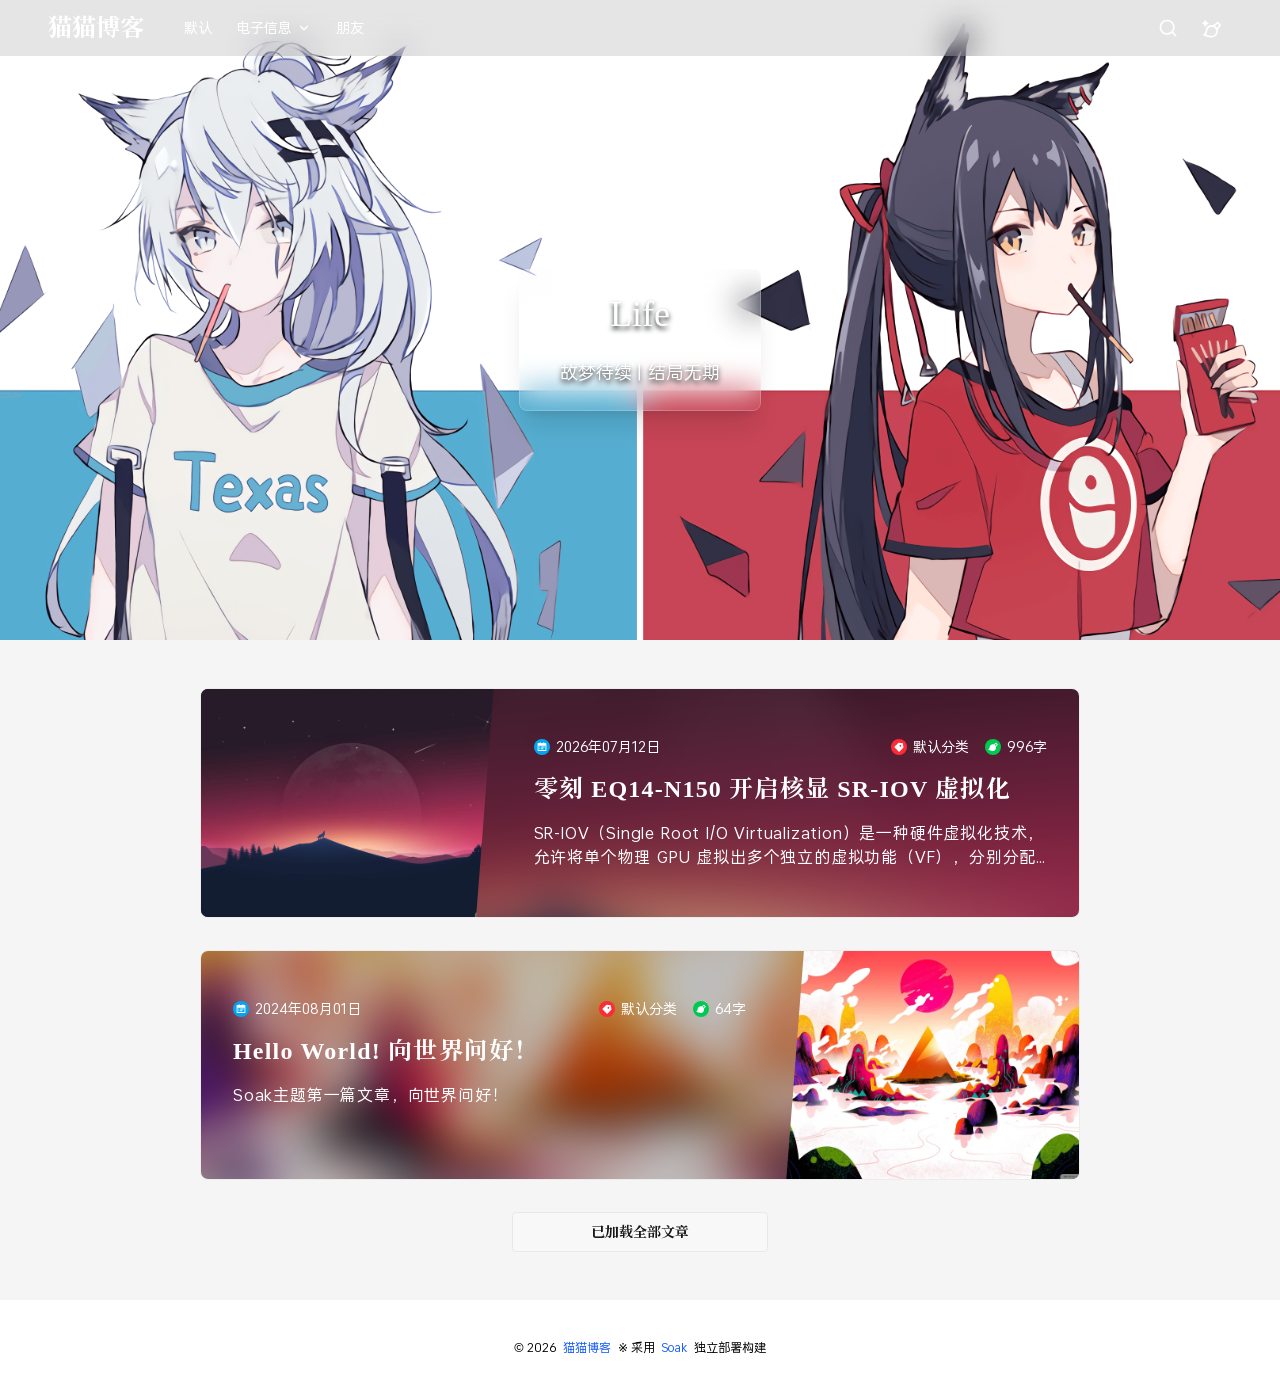
==== commit 9e11885a: "Deploy: 2026-07-13T11-11-13-542Z" ====
--- a/index.html
+++ b/index.html
@@ -4,7 +4,7 @@
                 "data-theme",
                 theme || "light",
             );
-        </script><link rel="icon" type="image/png" href="/favicon.ico"><link rel="apple-touch-icon-precomposed" href="/favicon.ico"><link href="/fonts/SourceHanSerifCN-Bold/font.css" rel="stylesheet"><link href="/fonts/OPlusSans3-Regular/font.css" rel="stylesheet"><link rel="stylesheet" href="/_astro/_page_.TuV_0qPd.css"></head> <body> <div class="bg-base-300/60"> <header data-have-img="true" id="navbar" data-hide-navbar-on-scroll="1" class="navbar justify-between bg-base-100 h-14 min-h-14 px-4 sm:px-6 lg:px-12 z-30 py-0 top-0 left-0 right-0 fixed" data-astro-transition-persist="astro-y6nrcfoz-1"> <div class="navbar-start w-auto"> <div class="drawer lg:hidden me-4 w-auto"> <input id="my-drawer" type="checkbox" class="drawer-toggle"> <div class="drawer-content"> <label for="my-drawer" class="btn btn-ghost btn-square drawer-button"> <svg width="1em" height="1em" class="size-5" data-icon="menu-line">   <symbol id="ai:local:menu-line" viewBox="0 0 24 24"><path fill="currentColor" d="M3 4h18v2H3zm0 7h18v2H3zm0 7h18v2H3z"/></symbol><use href="#ai:local:menu-line"></use>  </svg> </label> </div> <div class="drawer-side"> <label for="my-drawer" aria-label="close sidebar" class="drawer-overlay"></label> <div class="menu bg-base-100 text-base-content min-h-full w-4/5 p-4"> <div class="mb-4 rounded-box overflow-hidden bg-cover bg-center object-cover" style="height:10rem;background-image:url(/images/bg.jpg)"></div> <div class="mb-4 p-4 rounded-box flex items-center"> <img src="/images/avatar.svg" alt="头像" class="size-12"> <div class="ms-4"> <h1 class="text-lg font-bold font-serif">Cat</h1> <p class="mt-1 line-clamp-2">故梦待续 | 结局无期</p> </div> </div> <ul> <li> <a href="/category/default">默认分类</a> </li><li>  <details open> <summary>电子信息</summary> <ul> <li> <a href="/category/computer">计算机</a> </li> </ul> </details>  </li><li> <a href="/friends">朋友圈</a> </li> </ul> </div> </div> </div> <a class="block" href="/"> <span class="logo-text font-serif text-2xl font-bold whitespace-nowrap inline-flex"> 猫猫博客 </span> </a> <div class="navbar-center ms-10 hidden lg:flex"> <nav class="hidden md:block h-14"> <div class="flex items-center gap-6 text-sm leading-14"> <a href="/category/default" class="hover:text-blue-500"> 默认 </a><div class="group/one"> <div class="relative"> <button class="flex items-center gap-x-1"> <span>电子信息</span> <svg width="1em" height="1em" class="size-4 flex-none transition-all group-hover/one:rotate-180" data-icon="arrow-down-s-line">   <symbol id="ai:local:arrow-down-s-line" viewBox="0 0 24 24"><path fill="currentColor" d="m12 13.171 4.95-4.95 1.414 1.415L12 16 5.636 9.636 7.05 8.222z"/></symbol><use href="#ai:local:arrow-down-s-line"></use>  </svg> </button> <div class="pt-1 absolute -left-2 opacity-0 invisible scale-90 transition duration-200 origin-top-left group-hover/one:opacity-100 group-hover/one:visible group-hover/one:scale-100"> <div data-nav-item class="bg-base-100 border-base-300 border min-w-40 shadow-lg rounded-box leading-normal"> <a href="/category/computer" class="group/text transition hover:bg-base-content/10 flex items-center gap-2 w-full px-4 py-2.5 text-left first-of-type:rounded-t-box last-of-type:rounded-b-box"> <span class="transition group-hover/text:translate-x-2"> 📊计算机 </span> </a> </div> </div> </div> </div><a href="/friends" class="hover:text-blue-500"> 朋友 </a> </div> </nav> </div> </div> <div class="navbar-end gap-x-1 leading-14 w-auto"> <style>astro-island,astro-slot,astro-static-slot{display:contents}</style><script>(()=>{var l=(n,t)=>{let i=async()=>{await(await n())()},e=typeof t.value=="object"?t.value:void 0,s={timeout:e==null?void 0:e.timeout};"requestIdleCallback"in window?window.requestIdleCallback(i,s):setTimeout(i,s.timeout||200)};(self.Astro||(self.Astro={})).idle=l;window.dispatchEvent(new Event("astro:idle"));})();</script><script>(()=>{var A=Object.defineProperty;var g=(i,o,a)=>o in i?A(i,o,{enumerable:!0,configurable:!0,writable:!0,value:a}):i[o]=a;var d=(i,o,a)=>g(i,typeof o!="symbol"?o+"":o,a);{let i={0:t=>m(t),1:t=>a(t),2:t=>new RegExp(t),3:t=>new Date(t),4:t=>new Map(a(t)),5:t=>new Set(a(t)),6:t=>BigInt(t),7:t=>new URL(t),8:t=>new Uint8Array(t),9:t=>new Uint16Array(t),10:t=>new Uint32Array(t),11:t=>1/0*t},o=t=>{let[l,e]=t;return l in i?i[l](e):void 0},a=t=>t.map(o),m=t=>typeof t!="object"||t===null?t:Object.fromEntries(Object.entries(t).map(([l,e])=>[l,o(e)]));class y extends HTMLElement{constructor(){super(...arguments);d(this,"Component");d(this,"hydrator");d(this,"hydrate",async()=>{var b;if(!this.hydrator||!this.isConnected)return;let e=(b=this.parentElement)==null?void 0:b.closest("astro-island[ssr]");if(e){e.addEventListener("astro:hydrate",this.hydrate,{once:!0});return}let c=this.querySelectorAll("astro-slot"),n={},h=this.querySelectorAll("template[data-astro-template]");for(let r of h){let s=r.closest(this.tagName);s!=null&&s.isSameNode(this)&&(n[r.getAttribute("data-astro-template")||"default"]=r.innerHTML,r.remove())}for(let r of c){let s=r.closest(this.tagName);s!=null&&s.isSameNode(this)&&(n[r.getAttribute("name")||"default"]=r.innerHTML)}let p;try{p=this.hasAttribute("props")?m(JSON.parse(this.getAttribute("props"))):{}}catch(r){let s=this.getAttribute("component-url")||"<unknown>",v=this.getAttribute("component-export");throw v&&(s+=` (export ${v})`),console.error(`[hydrate] Error parsing props for component ${s}`,this.getAttribute("props"),r),r}let u;await this.hydrator(this)(this.Component,p,n,{client:this.getAttribute("client")}),this.removeAttribute("ssr"),this.dispatchEvent(new CustomEvent("astro:hydrate"))});d(this,"unmount",()=>{this.isConnected||this.dispatchEvent(new CustomEvent("astro:unmount"))})}disconnectedCallback(){document.removeEventListener("astro:after-swap",this.unmount),document.addEventListener("astro:after-swap",this.unmount,{once:!0})}connectedCallback(){if(!this.hasAttribute("await-children")||document.readyState==="interactive"||document.readyState==="complete")this.childrenConnectedCallback();else{let e=()=>{document.removeEventListener("DOMContentLoaded",e),c.disconnect(),this.childrenConnectedCallback()},c=new MutationObserver(()=>{var n;((n=this.lastChild)==null?void 0:n.nodeType)===Node.COMMENT_NODE&&this.lastChild.nodeValue==="astro:end"&&(this.lastChild.remove(),e())});c.observe(this,{childList:!0}),document.addEventListener("DOMContentLoaded",e)}}async childrenConnectedCallback(){let e=this.getAttribute("before-hydration-url");e&&await import(e),this.start()}async start(){let e=JSON.parse(this.getAttribute("opts")),c=this.getAttribute("client");if(Astro[c]===void 0){window.addEventListener(`astro:${c}`,()=>this.start(),{once:!0});return}try{await Astro[c](async()=>{let n=this.getAttribute("renderer-url"),[h,{default:p}]=await Promise.all([import(this.getAttribute("component-url")),n?import(n):()=>()=>{}]),u=this.getAttribute("component-export")||"default";if(!u.includes("."))this.Component=h[u];else{this.Component=h;for(let f of u.split("."))this.Component=this.Component[f]}return this.hydrator=p,this.hydrate},e,this)}catch(n){console.error(`[astro-island] Error hydrating ${this.getAttribute("component-url")}`,n)}}attributeChangedCallback(){this.hydrate()}}d(y,"observedAttributes",["props"]),customElements.get("astro-island")||customElements.define("astro-island",y)}})();</script><script>window._$HY||(e=>{let t=e=>e&&e.hasAttribute&&(e.hasAttribute("data-hk")?e:t(e.host&&e.host.nodeType?e.host:e.parentNode));["click", "input"].forEach((o=>document.addEventListener(o,(o=>{if(!e.events)return;let s=t(o.composedPath&&o.composedPath()[0]||o.target);s&&!e.completed.has(s)&&e.events.push([s,o])}))))})(_$HY={events:[],completed:new WeakSet,r:{},fe(){}});</script><!--xs--><astro-island uid="ZQ5oSy" data-solid-render-id="s2" component-url="/_astro/Search.DwnE-XFW.js" component-export="default" renderer-url="/_astro/client.WtngwqKk.js" props="{}" ssr client="idle" opts="{&quot;name&quot;:&quot;Search&quot;,&quot;value&quot;:true}" await-children><button data-hk="s20000" class="btn btn-square btn-ghost"><svg class="size-5" xmlns="http://www.w3.org/2000/svg" viewBox="0 0 24 24" fill="currentColor"><path d="M18.031 16.6168L22.3137 20.8995L20.8995 22.3137L16.6168 18.031C15.0769 19.263 13.124 20 11 20C6.032 20 2 15.968 2 11C2 6.032 6.032 2 11 2C15.968 2 20 6.032 20 11C20 13.124 19.263 15.0769 18.031 16.6168ZM16.0247 15.8748C17.2475 14.6146 18 12.8956 18 11C18 7.1325 14.8675 4 11 4C7.1325 4 4 7.1325 4 11C4 14.8675 7.1325 18 11 18C12.8956 18 14.6146 17.2475 15.8748 16.0247L16.0247 15.8748Z"></path></svg></button><!--astro:end--></astro-island> <div class="dropdown dropdown-end"> <div tabindex="0" role="button" class="btn btn-ghost btn-square"> <svg width="1em" height="1em" class="size-5" data-icon="brush-ai-line">   <symbol id="ai:local:brush-ai-line" viewBox="0 0 24 24"><path fill="currentColor" d="m4.713 7.128-.246.566a.506.506 0 0 1-.934 0l-.246-.566a4.36 4.36 0 0 0-2.22-2.25l-.759-.339a.53.53 0 0 1 0-.963l.717-.319A4.37 4.37 0 0 0 3.276.931L3.53.32a.506.506 0 0 1 .942 0l.253.61a4.37 4.37 0 0 0 2.25 2.327l.718.32a.53.53 0 0 1 0 .962l-.76.338a4.36 4.36 0 0 0-2.219 2.251m10.601 2.405.143.142a5.5 5.5 0 0 1 1.356 5.245 5.505 5.505 0 0 1-5.311 4.078c-2.036 0-4.714-.625-6.973-1.514 1.205-1.414 1.645-2.809 1.8-4.679.037-.451.06-.63.103-.79.793-2.962 3.585-4.61 6.492-3.831.93.25 1.742.724 2.39 1.349m2.914-7.162-4.94 3.842c-3.946-.974-7.73 1.333-8.788 5.284-.102.38-.134.765-.167 1.169-.115 1.394-.247 3.005-3.333 5.33 2.5 1.5 7 3.002 10.502 3.002a7.505 7.505 0 0 0 7.283-9.291l3.84-4.938a1 1 0 0 0-.082-1.321L19.55 2.454a1 1 0 0 0-1.321-.083m-1.333 5.914a8 8 0 0 0-.194-.194l-1.124-1.124 3.182-2.475 1.746 1.746L18.03 9.42z"/></symbol><use href="#ai:local:brush-ai-line"></use>  </svg> </div> <ul tabindex="0" class="dropdown-content menu bg-base-100 rounded-box z-1 p-2 shadow-sm space-y-2"> <li> <button class="btn flex items-center gap-x-1" data-set-theme="light"> <div data-theme="light" class="bg-base-100 grid shrink-0 grid-cols-2 gap-0.5 rounded-box p-1 shadow-sm"> <div class="bg-base-content size-1.5 rounded-full"></div> <div class="bg-primary size-1.5 rounded-full"></div> <div class="bg-secondary size-1.5 rounded-full"></div> <div class="bg-accent size-1.5 rounded-full"></div> </div> <div class="w-30 truncate">浅色模式</div> </button> </li><li> <button class="btn flex items-center gap-x-1" data-set-theme="dark"> <div data-theme="dark" class="bg-base-100 grid shrink-0 grid-cols-2 gap-0.5 rounded-box p-1 shadow-sm"> <div class="bg-base-content size-1.5 rounded-full"></div> <div class="bg-primary size-1.5 rounded-full"></div> <div class="bg-secondary size-1.5 rounded-full"></div> <div class="bg-accent size-1.5 rounded-full"></div> </div> <div class="w-30 truncate">暗黑模式</div> </button> </li> </ul> </div> </div> </header> <script>
+        </script><link rel="icon" type="image/png" href="/favicon.ico"><link rel="apple-touch-icon-precomposed" href="/favicon.ico"><link href="/fonts/SourceHanSerifCN-Bold/font.css" rel="stylesheet"><link href="/fonts/OPlusSans3-Regular/font.css" rel="stylesheet"><link rel="stylesheet" href="/_astro/_page_.DlJQAdAU.css"></head> <body> <div class="bg-base-300/60"> <header data-have-img="true" id="navbar" data-hide-navbar-on-scroll="1" class="navbar justify-between bg-base-100 h-14 min-h-14 px-4 sm:px-6 lg:px-12 z-30 py-0 top-0 left-0 right-0 fixed" data-astro-transition-persist="astro-y6nrcfoz-1"> <div class="navbar-start w-auto"> <div class="drawer lg:hidden me-4 w-auto"> <input id="my-drawer" type="checkbox" class="drawer-toggle"> <div class="drawer-content"> <label for="my-drawer" class="btn btn-ghost btn-square drawer-button"> <svg width="1em" height="1em" class="size-5" data-icon="menu-line">   <symbol id="ai:local:menu-line" viewBox="0 0 24 24"><path fill="currentColor" d="M3 4h18v2H3zm0 7h18v2H3zm0 7h18v2H3z"/></symbol><use href="#ai:local:menu-line"></use>  </svg> </label> </div> <div class="drawer-side"> <label for="my-drawer" aria-label="close sidebar" class="drawer-overlay"></label> <div class="menu bg-base-100 text-base-content min-h-full w-4/5 p-4"> <div class="mb-4 rounded-box overflow-hidden bg-cover bg-center object-cover" style="height:10rem;background-image:url(/images/bg.jpg)"></div> <div class="mb-4 p-4 rounded-box flex items-center"> <img src="/images/avatar.svg" alt="头像" class="size-12"> <div class="ms-4"> <h1 class="text-lg font-bold font-serif">Cat</h1> <p class="mt-1 line-clamp-2">故梦待续 | 结局无期</p> </div> </div> <ul> <li> <a href="/category/default">默认分类</a> </li><li>  <details open> <summary>电子信息</summary> <ul> <li> <a href="/category/computer">计算机</a> </li> </ul> </details>  </li><li> <a href="/friends">朋友圈</a> </li> </ul> </div> </div> </div> <a class="block" href="/"> <span class="logo-text font-serif text-2xl font-bold whitespace-nowrap inline-flex"> 猫猫博客 </span> </a> <div class="navbar-center ms-10 hidden lg:flex"> <nav class="hidden md:block h-14"> <div class="flex items-center gap-6 text-sm leading-14"> <a href="/category/default" class="hover:text-blue-500"> 默认 </a><div class="group/one"> <div class="relative"> <button class="flex items-center gap-x-1"> <span>电子信息</span> <svg width="1em" height="1em" class="size-4 flex-none transition-all group-hover/one:rotate-180" data-icon="arrow-down-s-line">   <symbol id="ai:local:arrow-down-s-line" viewBox="0 0 24 24"><path fill="currentColor" d="m12 13.171 4.95-4.95 1.414 1.415L12 16 5.636 9.636 7.05 8.222z"/></symbol><use href="#ai:local:arrow-down-s-line"></use>  </svg> </button> <div class="pt-1 absolute -left-2 opacity-0 invisible scale-90 transition duration-200 origin-top-left group-hover/one:opacity-100 group-hover/one:visible group-hover/one:scale-100"> <div data-nav-item class="bg-base-100 border-base-300 border min-w-40 shadow-lg rounded-box leading-normal"> <a href="/category/computer" class="group/text transition hover:bg-base-content/10 flex items-center gap-2 w-full px-4 py-2.5 text-left first-of-type:rounded-t-box last-of-type:rounded-b-box"> <span class="transition group-hover/text:translate-x-2"> 📊计算机 </span> </a> </div> </div> </div> </div><a href="/friends" class="hover:text-blue-500"> 朋友 </a> </div> </nav> </div> </div> <div class="navbar-end gap-x-1 leading-14 w-auto"> <style>astro-island,astro-slot,astro-static-slot{display:contents}</style><script>(()=>{var l=(n,t)=>{let i=async()=>{await(await n())()},e=typeof t.value=="object"?t.value:void 0,s={timeout:e==null?void 0:e.timeout};"requestIdleCallback"in window?window.requestIdleCallback(i,s):setTimeout(i,s.timeout||200)};(self.Astro||(self.Astro={})).idle=l;window.dispatchEvent(new Event("astro:idle"));})();</script><script>(()=>{var A=Object.defineProperty;var g=(i,o,a)=>o in i?A(i,o,{enumerable:!0,configurable:!0,writable:!0,value:a}):i[o]=a;var d=(i,o,a)=>g(i,typeof o!="symbol"?o+"":o,a);{let i={0:t=>m(t),1:t=>a(t),2:t=>new RegExp(t),3:t=>new Date(t),4:t=>new Map(a(t)),5:t=>new Set(a(t)),6:t=>BigInt(t),7:t=>new URL(t),8:t=>new Uint8Array(t),9:t=>new Uint16Array(t),10:t=>new Uint32Array(t),11:t=>1/0*t},o=t=>{let[l,e]=t;return l in i?i[l](e):void 0},a=t=>t.map(o),m=t=>typeof t!="object"||t===null?t:Object.fromEntries(Object.entries(t).map(([l,e])=>[l,o(e)]));class y extends HTMLElement{constructor(){super(...arguments);d(this,"Component");d(this,"hydrator");d(this,"hydrate",async()=>{var b;if(!this.hydrator||!this.isConnected)return;let e=(b=this.parentElement)==null?void 0:b.closest("astro-island[ssr]");if(e){e.addEventListener("astro:hydrate",this.hydrate,{once:!0});return}let c=this.querySelectorAll("astro-slot"),n={},h=this.querySelectorAll("template[data-astro-template]");for(let r of h){let s=r.closest(this.tagName);s!=null&&s.isSameNode(this)&&(n[r.getAttribute("data-astro-template")||"default"]=r.innerHTML,r.remove())}for(let r of c){let s=r.closest(this.tagName);s!=null&&s.isSameNode(this)&&(n[r.getAttribute("name")||"default"]=r.innerHTML)}let p;try{p=this.hasAttribute("props")?m(JSON.parse(this.getAttribute("props"))):{}}catch(r){let s=this.getAttribute("component-url")||"<unknown>",v=this.getAttribute("component-export");throw v&&(s+=` (export ${v})`),console.error(`[hydrate] Error parsing props for component ${s}`,this.getAttribute("props"),r),r}let u;await this.hydrator(this)(this.Component,p,n,{client:this.getAttribute("client")}),this.removeAttribute("ssr"),this.dispatchEvent(new CustomEvent("astro:hydrate"))});d(this,"unmount",()=>{this.isConnected||this.dispatchEvent(new CustomEvent("astro:unmount"))})}disconnectedCallback(){document.removeEventListener("astro:after-swap",this.unmount),document.addEventListener("astro:after-swap",this.unmount,{once:!0})}connectedCallback(){if(!this.hasAttribute("await-children")||document.readyState==="interactive"||document.readyState==="complete")this.childrenConnectedCallback();else{let e=()=>{document.removeEventListener("DOMContentLoaded",e),c.disconnect(),this.childrenConnectedCallback()},c=new MutationObserver(()=>{var n;((n=this.lastChild)==null?void 0:n.nodeType)===Node.COMMENT_NODE&&this.lastChild.nodeValue==="astro:end"&&(this.lastChild.remove(),e())});c.observe(this,{childList:!0}),document.addEventListener("DOMContentLoaded",e)}}async childrenConnectedCallback(){let e=this.getAttribute("before-hydration-url");e&&await import(e),this.start()}async start(){let e=JSON.parse(this.getAttribute("opts")),c=this.getAttribute("client");if(Astro[c]===void 0){window.addEventListener(`astro:${c}`,()=>this.start(),{once:!0});return}try{await Astro[c](async()=>{let n=this.getAttribute("renderer-url"),[h,{default:p}]=await Promise.all([import(this.getAttribute("component-url")),n?import(n):()=>()=>{}]),u=this.getAttribute("component-export")||"default";if(!u.includes("."))this.Component=h[u];else{this.Component=h;for(let f of u.split("."))this.Component=this.Component[f]}return this.hydrator=p,this.hydrate},e,this)}catch(n){console.error(`[astro-island] Error hydrating ${this.getAttribute("component-url")}`,n)}}attributeChangedCallback(){this.hydrate()}}d(y,"observedAttributes",["props"]),customElements.get("astro-island")||customElements.define("astro-island",y)}})();</script><script>window._$HY||(e=>{let t=e=>e&&e.hasAttribute&&(e.hasAttribute("data-hk")?e:t(e.host&&e.host.nodeType?e.host:e.parentNode));["click", "input"].forEach((o=>document.addEventListener(o,(o=>{if(!e.events)return;let s=t(o.composedPath&&o.composedPath()[0]||o.target);s&&!e.completed.has(s)&&e.events.push([s,o])}))))})(_$HY={events:[],completed:new WeakSet,r:{},fe(){}});</script><!--xs--><astro-island uid="ZQ5oSy" data-solid-render-id="s2" component-url="/_astro/Search.DwnE-XFW.js" component-export="default" renderer-url="/_astro/client.WtngwqKk.js" props="{}" ssr client="idle" opts="{&quot;name&quot;:&quot;Search&quot;,&quot;value&quot;:true}" await-children><button data-hk="s20000" class="btn btn-square btn-ghost"><svg class="size-5" xmlns="http://www.w3.org/2000/svg" viewBox="0 0 24 24" fill="currentColor"><path d="M18.031 16.6168L22.3137 20.8995L20.8995 22.3137L16.6168 18.031C15.0769 19.263 13.124 20 11 20C6.032 20 2 15.968 2 11C2 6.032 6.032 2 11 2C15.968 2 20 6.032 20 11C20 13.124 19.263 15.0769 18.031 16.6168ZM16.0247 15.8748C17.2475 14.6146 18 12.8956 18 11C18 7.1325 14.8675 4 11 4C7.1325 4 4 7.1325 4 11C4 14.8675 7.1325 18 11 18C12.8956 18 14.6146 17.2475 15.8748 16.0247L16.0247 15.8748Z"></path></svg></button><!--astro:end--></astro-island> <div class="dropdown dropdown-end"> <div tabindex="0" role="button" class="btn btn-ghost btn-square"> <svg width="1em" height="1em" class="size-5" data-icon="brush-ai-line">   <symbol id="ai:local:brush-ai-line" viewBox="0 0 24 24"><path fill="currentColor" d="m4.713 7.128-.246.566a.506.506 0 0 1-.934 0l-.246-.566a4.36 4.36 0 0 0-2.22-2.25l-.759-.339a.53.53 0 0 1 0-.963l.717-.319A4.37 4.37 0 0 0 3.276.931L3.53.32a.506.506 0 0 1 .942 0l.253.61a4.37 4.37 0 0 0 2.25 2.327l.718.32a.53.53 0 0 1 0 .962l-.76.338a4.36 4.36 0 0 0-2.219 2.251m10.601 2.405.143.142a5.5 5.5 0 0 1 1.356 5.245 5.505 5.505 0 0 1-5.311 4.078c-2.036 0-4.714-.625-6.973-1.514 1.205-1.414 1.645-2.809 1.8-4.679.037-.451.06-.63.103-.79.793-2.962 3.585-4.61 6.492-3.831.93.25 1.742.724 2.39 1.349m2.914-7.162-4.94 3.842c-3.946-.974-7.73 1.333-8.788 5.284-.102.38-.134.765-.167 1.169-.115 1.394-.247 3.005-3.333 5.33 2.5 1.5 7 3.002 10.502 3.002a7.505 7.505 0 0 0 7.283-9.291l3.84-4.938a1 1 0 0 0-.082-1.321L19.55 2.454a1 1 0 0 0-1.321-.083m-1.333 5.914a8 8 0 0 0-.194-.194l-1.124-1.124 3.182-2.475 1.746 1.746L18.03 9.42z"/></symbol><use href="#ai:local:brush-ai-line"></use>  </svg> </div> <ul tabindex="0" class="dropdown-content menu bg-base-100 rounded-box z-1 p-2 shadow-sm space-y-2"> <li> <button class="btn flex items-center gap-x-1" data-set-theme="light"> <div data-theme="light" class="bg-base-100 grid shrink-0 grid-cols-2 gap-0.5 rounded-box p-1 shadow-sm"> <div class="bg-base-content size-1.5 rounded-full"></div> <div class="bg-primary size-1.5 rounded-full"></div> <div class="bg-secondary size-1.5 rounded-full"></div> <div class="bg-accent size-1.5 rounded-full"></div> </div> <div class="w-30 truncate">浅色模式</div> </button> </li><li> <button class="btn flex items-center gap-x-1" data-set-theme="dark"> <div data-theme="dark" class="bg-base-100 grid shrink-0 grid-cols-2 gap-0.5 rounded-box p-1 shadow-sm"> <div class="bg-base-content size-1.5 rounded-full"></div> <div class="bg-primary size-1.5 rounded-full"></div> <div class="bg-secondary size-1.5 rounded-full"></div> <div class="bg-accent size-1.5 rounded-full"></div> </div> <div class="w-30 truncate">暗黑模式</div> </button> </li> </ul> </div> </div> </header> <script>
     (function () {
         let lastScrollY = window.scrollY;
         let isTop = true;
@@ -54,8 +54,9 @@
             updateHeaderState();
         });
     })();
-</script> <div data-hero-box style="height:40rem;background-image:url(/images/covers/Cuteen.png)" class="hero bg-gray-300 mb-4 flex bg-center relative text-2xl leading-8 flex-col justify-center items-center object-cover bg-cover"> <div data-hero-box-content class="max-w-screen-md z-10 text-center mt-10 px-10 py-6 backdrop-blur-lg rounded-lg text-white border border-base-100/20 shadow-xl"> <div class="font-serif sm:text-4xl text-2xl">Life</div> <div class="mt-3 text-sm sm:mt-6 sm:text-lg"> <span>故梦待续 | 结局无期</span> </div> </div> </div> <main id="pjax-container" class="pb-12 sm:pt-8 pt-4">  <div class="flex w-full gap-4 justify-center px-2 sm:px-6">  <div class="w-full flex-col flex items-center gap-8"> <div data-article-list class="w-full flex items-center flex-col gap-4 sm:gap-8"><a href="/posts/hello-world" class="card card-border bg-base-100 w-full lg:w-220 outline-base-content/5 hover:outline-base-content/8 hover:shadow-lg
-    transition duration-300 outline -outline-offset-1 cursor-pointer overflow-hidden group"> <div class="card-body p-0 relative flex-row"> <figure class="object-cover absolute bg-center bg-cover w-full brightness-50 md:blur-lg md:brightness-75 md:scale-150 inset-0" style="background-image: url(/images/covers/img-6.jpg);"></figure> <div style="clip-path: polygon(0 0,100% 0,94% 100%,0 100%)" class="md:block hidden z-10 w-4/12 overflow-hidden flex-shrink-0"> <img class="aspect-[16/9] object-cover bg-center bg-cover w-full h-full group-hover:scale-105 group-hover:rotate-1" src="/images/covers/img-6.jpg" style="transition: all .3s cubic-bezier(0,0,.2,1);" alt="Hello World! 向世界问好！"> </div> <div class="z-10 text-white px-4 py-6 md:px-8 md:py-12 w-full"> <div class="flex justify-between items-center"> <div class="flex items-center justify-between w-full gap-x-4 gap-y-2 text-white"> <div class="flex items-center sm:text-sm text-xs"> <div class="size-4 flex items-center justify-center mr-1.5 rounded-full bg-sky-500"> <div class="transform scale-75"> <svg width="1em" height="1em" data-icon="time">   <symbol id="ai:local:time" viewBox="0 0 24 24"><path fill="currentColor" d="M17 3h4a1 1 0 0 1 1 1v16a1 1 0 0 1-1 1H3a1 1 0 0 1-1-1V4a1 1 0 0 1 1-1h4V1h2v2h6V1h2zM4 9v10h16V9zm2 2h2v2H6zm0 4h2v2H6zm4-4h8v2h-8zm0 4h5v2h-5z"/></symbol><use href="#ai:local:time"></use>  </svg> </div> </div> <span>2024年08月01日</span> </div> <div class="flex items-center gap-x-4"> <div class="flex items-center sm:text-sm text-xs"> <div class="size-4 flex items-center justify-center mr-1.5 rounded-full bg-red-500"> <div class="transform scale-75"> <svg width="1em" height="1em" data-icon="tag">   <symbol id="ai:local:tag" viewBox="0 0 24 24"><path fill="currentColor" d="m10.904 2.1 9.9 1.414 1.414 9.9-9.192 9.192a1 1 0 0 1-1.415 0l-9.9-9.9a1 1 0 0 1 0-1.413zm2.829 8.486a2 2 0 1 0 2.828-2.829 2 2 0 0 0-2.828 2.829"/></symbol><use href="#ai:local:tag"></use>  </svg> </div> </div> <span>默认分类</span> </div> <div class="items-center sm:text-sm text-xs hidden sm:flex"> <div class="size-4 flex items-center justify-center mr-1.5 rounded-full bg-green-500"> <div class="transform scale-75"> <svg width="1em" height="1em" data-icon="textCount">   <symbol id="ai:local:textCount" viewBox="0 0 24 24"><path fill="currentColor" d="m13.289 6.213 4.939-3.842a1 1 0 0 1 1.32.083l2.995 2.994a1 1 0 0 1 .082 1.32l-3.84 4.939a7.505 7.505 0 0 1-7.283 9.292C8 20.999 3.5 19.497 1 17.997c3.98-3 3.047-4.81 3.5-6.5 1.058-3.95 4.842-6.258 8.789-5.284M16.7 8.092q.098.095.194.193L18.03 9.42l2.475-3.182-1.746-1.746-3.182 2.475z"/></symbol><use href="#ai:local:textCount"></use>  </svg> </div> </div> <span>64字</span>  </div> </div> </div> </div> <h2 class="card-title tracking-wider font-serif line-clamp-2 sm:line-clamp-1 text-lg sm:text-2xl my-2 sm:my-4"> Hello World! 向世界问好！ </h2> <p class="leading-6 tracking-wider min-h-12 line-clamp-2 text-xs sm:text-base"> Soak主题第一篇文章，向世界问好！ </p> </div> </div> </a></div> <astro-island uid="Z1vNOb9" data-solid-render-id="s0" component-url="/_astro/LoadMore.B2R6Pakz.js" component-export="default" renderer-url="/_astro/client.WtngwqKk.js" props="{&quot;total&quot;:[0,1],&quot;size&quot;:[0,8],&quot;currentPage&quot;:[0,1],&quot;prev&quot;:[0],&quot;next&quot;:[0]}" ssr client="idle" opts="{&quot;name&quot;:&quot;LoadMoreBtn&quot;,&quot;value&quot;:true}" await-children><button data-hk="s000000" class="btn btn-wide font-serif">已加载全部文章</button><!--astro:end--></astro-island> </div>  </div>  </main> <footer id="footer" class="py-8 text-center space-y-2 bg-base-100"> <div class="flex items-center justify-center gap-2 flex-wrap">  </div> <p class="text-xs"> <span>©&nbsp;2026&nbsp;</span> <a class="no-underline text-blue-600" href="https://blog.loli.life/">猫猫博客</a> <span>&nbsp;※&nbsp;采用&nbsp;</span> <a class="no-underline text-blue-600" href="https://zwy.life/soak-theme" target="_blank">Soak</a> <span> &nbsp;独立部署构建</span> </p> </footer> </div> <div id="back-to-top" class="fixed right-6 bottom-6 w-10 h-10 btn btn-square opacity-100 invisible transition-all"> <div role="button" class="flex justify-center items-center w-full h-full"> <button onclick="window.scrollTo({ top: 0, behavior: 'smooth' });" class="cursor-pointer"> <svg width="1em" height="1em" class="size-6" data-icon="circle-arrow-up-s-line">   <symbol id="ai:local:circle-arrow-up-s-line" viewBox="0 0 1024 1024"><path fill="currentColor" d="M515.887 938.659a422.796 422.796 0 1 1 422.795-422.772 423.24 423.24 0 0 1-422.795 422.772m0-775.75a352.977 352.977 0 1 0 352.977 352.978 353.373 353.373 0 0 0-352.977-352.978"/><path fill="currentColor" d="M671.046 550.796a34.9 34.9 0 0 1-24.693-10.24L515.887 410.089l-130.49 130.467a34.91 34.91 0 0 1-49.362-49.362l155.16-155.16a34.91 34.91 0 0 1 49.36 0l155.16 155.16a34.91 34.91 0 0 1-24.67 59.602"/><path fill="currentColor" d="M515.887 705.932a34.91 34.91 0 0 1-34.91-34.91V360.728a34.91 34.91 0 0 1 69.819 0v310.296a34.91 34.91 0 0 1-34.91 34.909"/></symbol><use href="#ai:local:circle-arrow-up-s-line"></use>  </svg> </button> </div> </div> <script>(function(){const scriptUrl = "/pagefind/pagefind.js";
+</script> <div data-hero-box style="height:40rem;background-image:url(/images/covers/Cuteen.png)" class="hero bg-gray-300 mb-4 flex bg-center relative text-2xl leading-8 flex-col justify-center items-center object-cover bg-cover"> <div data-hero-box-content class="max-w-screen-md z-10 text-center mt-10 px-10 py-6 backdrop-blur-lg rounded-lg text-white border border-base-100/20 shadow-xl"> <div class="font-serif sm:text-4xl text-2xl">Life</div> <div class="mt-3 text-sm sm:mt-6 sm:text-lg"> <span>故梦待续 | 结局无期</span> </div> </div> </div> <main id="pjax-container" class="pb-12 sm:pt-8 pt-4">  <div class="flex w-full gap-4 justify-center px-2 sm:px-6">  <div class="w-full flex-col flex items-center gap-8"> <div data-article-list class="w-full flex items-center flex-col gap-4 sm:gap-8"><a href="/posts/N150 开启核显 SR-IOV 虚拟化" class="card card-border bg-base-100 w-full lg:w-220 outline-base-content/5 hover:outline-base-content/8 hover:shadow-lg
+    transition duration-300 outline -outline-offset-1 cursor-pointer overflow-hidden group"> <div class="card-body p-0 relative flex-row"> <figure class="object-cover absolute bg-center bg-cover w-full brightness-50 md:blur-lg md:brightness-75 md:scale-150 inset-0" style="background-image: url(/images/covers/img-3.jpg);"></figure> <div style="clip-path: polygon(0 0,100% 0,94% 100%,0 100%)" class="md:block hidden z-10 w-4/12 overflow-hidden flex-shrink-0"> <img class="aspect-[16/9] object-cover bg-center bg-cover w-full h-full group-hover:scale-105 group-hover:rotate-1" src="/images/covers/img-3.jpg" style="transition: all .3s cubic-bezier(0,0,.2,1);" alt="零刻 EQ14-N150 开启核显 SR-IOV 虚拟化"> </div> <div class="z-10 text-white px-4 py-6 md:px-8 md:py-12 w-full"> <div class="flex justify-between items-center"> <div class="flex items-center justify-between w-full gap-x-4 gap-y-2 text-white"> <div class="flex items-center sm:text-sm text-xs"> <div class="size-4 flex items-center justify-center mr-1.5 rounded-full bg-sky-500"> <div class="transform scale-75"> <svg width="1em" height="1em" data-icon="time">   <symbol id="ai:local:time" viewBox="0 0 24 24"><path fill="currentColor" d="M17 3h4a1 1 0 0 1 1 1v16a1 1 0 0 1-1 1H3a1 1 0 0 1-1-1V4a1 1 0 0 1 1-1h4V1h2v2h6V1h2zM4 9v10h16V9zm2 2h2v2H6zm0 4h2v2H6zm4-4h8v2h-8zm0 4h5v2h-5z"/></symbol><use href="#ai:local:time"></use>  </svg> </div> </div> <span>2026年07月12日</span> </div> <div class="flex items-center gap-x-4"> <div class="flex items-center sm:text-sm text-xs"> <div class="size-4 flex items-center justify-center mr-1.5 rounded-full bg-red-500"> <div class="transform scale-75"> <svg width="1em" height="1em" data-icon="tag">   <symbol id="ai:local:tag" viewBox="0 0 24 24"><path fill="currentColor" d="m10.904 2.1 9.9 1.414 1.414 9.9-9.192 9.192a1 1 0 0 1-1.415 0l-9.9-9.9a1 1 0 0 1 0-1.413zm2.829 8.486a2 2 0 1 0 2.828-2.829 2 2 0 0 0-2.828 2.829"/></symbol><use href="#ai:local:tag"></use>  </svg> </div> </div> <span>默认分类</span> </div> <div class="items-center sm:text-sm text-xs hidden sm:flex"> <div class="size-4 flex items-center justify-center mr-1.5 rounded-full bg-green-500"> <div class="transform scale-75"> <svg width="1em" height="1em" data-icon="textCount">   <symbol id="ai:local:textCount" viewBox="0 0 24 24"><path fill="currentColor" d="m13.289 6.213 4.939-3.842a1 1 0 0 1 1.32.083l2.995 2.994a1 1 0 0 1 .082 1.32l-3.84 4.939a7.505 7.505 0 0 1-7.283 9.292C8 20.999 3.5 19.497 1 17.997c3.98-3 3.047-4.81 3.5-6.5 1.058-3.95 4.842-6.258 8.789-5.284M16.7 8.092q.098.095.194.193L18.03 9.42l2.475-3.182-1.746-1.746-3.182 2.475z"/></symbol><use href="#ai:local:textCount"></use>  </svg> </div> </div> <span>996字</span>  </div> </div> </div> </div> <h2 class="card-title tracking-wider font-serif line-clamp-2 sm:line-clamp-1 text-lg sm:text-2xl my-2 sm:my-4"> 零刻 EQ14-N150 开启核显 SR-IOV 虚拟化 </h2> <p class="leading-6 tracking-wider min-h-12 line-clamp-2 text-xs sm:text-base"> SR-IOV（Single Root I/O Virtualization）是一种硬件虚拟化技术，允许将单个物理 GPU 虚拟出多个独立的虚拟功能（VF），分别分配给不同的虚拟机使用。对于 Intel 11 代及以后的 CPU，Intel 全面转向了 SR-IOV 方案，性能损耗极低，最多可切分出 7 个虚拟功能。 设备：零刻 EQ14（此次验证设备） CP... </p> </div> </div> </a><a href="/posts/hello-world" class="card card-border bg-base-100 w-full lg:w-220 outline-base-content/5 hover:outline-base-content/8 hover:shadow-lg
+    transition duration-300 outline -outline-offset-1 cursor-pointer overflow-hidden group"> <div class="card-body p-0 relative flex-row flex-row-reverse"> <figure class="object-cover absolute bg-center bg-cover w-full brightness-50 md:blur-lg md:brightness-75 md:scale-150 inset-0" style="background-image: url(/images/covers/img-5.jpg);"></figure> <div style="clip-path: polygon(6% 0,100% 0,100% 100%,0 100%)" class="md:block hidden z-10 w-4/12 overflow-hidden flex-shrink-0"> <img class="aspect-[16/9] object-cover bg-center bg-cover w-full h-full group-hover:scale-105 group-hover:rotate-1" src="/images/covers/img-5.jpg" style="transition: all .3s cubic-bezier(0,0,.2,1);" alt="Hello World! 向世界问好！"> </div> <div class="z-10 text-white px-4 py-6 md:px-8 md:py-12 w-full"> <div class="flex justify-between items-center"> <div class="flex items-center justify-between w-full gap-x-4 gap-y-2 text-white"> <div class="flex items-center sm:text-sm text-xs"> <div class="size-4 flex items-center justify-center mr-1.5 rounded-full bg-sky-500"> <div class="transform scale-75"> <svg width="1em" height="1em" viewBox="0 0 24 24" data-icon="time">   <use href="#ai:local:time"></use>  </svg> </div> </div> <span>2024年08月01日</span> </div> <div class="flex items-center gap-x-4"> <div class="flex items-center sm:text-sm text-xs"> <div class="size-4 flex items-center justify-center mr-1.5 rounded-full bg-red-500"> <div class="transform scale-75"> <svg width="1em" height="1em" viewBox="0 0 24 24" data-icon="tag">   <use href="#ai:local:tag"></use>  </svg> </div> </div> <span>默认分类</span> </div> <div class="items-center sm:text-sm text-xs hidden sm:flex"> <div class="size-4 flex items-center justify-center mr-1.5 rounded-full bg-green-500"> <div class="transform scale-75"> <svg width="1em" height="1em" viewBox="0 0 24 24" data-icon="textCount">   <use href="#ai:local:textCount"></use>  </svg> </div> </div> <span>64字</span>  </div> </div> </div> </div> <h2 class="card-title tracking-wider font-serif line-clamp-2 sm:line-clamp-1 text-lg sm:text-2xl my-2 sm:my-4"> Hello World! 向世界问好！ </h2> <p class="leading-6 tracking-wider min-h-12 line-clamp-2 text-xs sm:text-base"> Soak主题第一篇文章，向世界问好！ </p> </div> </div> </a></div> <astro-island uid="1gVFtg" data-solid-render-id="s0" component-url="/_astro/LoadMore.B6ehuC4H.js" component-export="default" renderer-url="/_astro/client.WtngwqKk.js" props="{&quot;total&quot;:[0,2],&quot;size&quot;:[0,8],&quot;currentPage&quot;:[0,1],&quot;prev&quot;:[0],&quot;next&quot;:[0]}" ssr client="idle" opts="{&quot;name&quot;:&quot;LoadMoreBtn&quot;,&quot;value&quot;:true}" await-children><button data-hk="s000000" class="btn btn-wide font-serif">已加载全部文章</button><!--astro:end--></astro-island> </div>  </div>  </main> <footer id="footer" class="py-8 text-center space-y-2 bg-base-100"> <div class="flex items-center justify-center gap-2 flex-wrap">  </div> <p class="text-xs"> <span>©&nbsp;2026&nbsp;</span> <a class="no-underline text-blue-600" href="https://blog.loli.life/">猫猫博客</a> <span>&nbsp;※&nbsp;采用&nbsp;</span> <a class="no-underline text-blue-600" href="https://zwy.life/soak-theme" target="_blank">Soak</a> <span> &nbsp;独立部署构建</span> </p> </footer> </div> <div id="back-to-top" class="fixed right-6 bottom-6 w-10 h-10 btn btn-square opacity-100 invisible transition-all"> <div role="button" class="flex justify-center items-center w-full h-full"> <button onclick="window.scrollTo({ top: 0, behavior: 'smooth' });" class="cursor-pointer"> <svg width="1em" height="1em" class="size-6" data-icon="circle-arrow-up-s-line">   <symbol id="ai:local:circle-arrow-up-s-line" viewBox="0 0 1024 1024"><path fill="currentColor" d="M515.887 938.659a422.796 422.796 0 1 1 422.795-422.772 423.24 423.24 0 0 1-422.795 422.772m0-775.75a352.977 352.977 0 1 0 352.977 352.978 353.373 353.373 0 0 0-352.977-352.978"/><path fill="currentColor" d="M671.046 550.796a34.9 34.9 0 0 1-24.693-10.24L515.887 410.089l-130.49 130.467a34.91 34.91 0 0 1-49.362-49.362l155.16-155.16a34.91 34.91 0 0 1 49.36 0l155.16 155.16a34.91 34.91 0 0 1-24.67 59.602"/><path fill="currentColor" d="M515.887 705.932a34.91 34.91 0 0 1-34.91-34.91V360.728a34.91 34.91 0 0 1 69.819 0v310.296a34.91 34.91 0 0 1-34.91 34.909"/></symbol><use href="#ai:local:circle-arrow-up-s-line"></use>  </svg> </button> </div> </div> <script>(function(){const scriptUrl = "/pagefind/pagefind.js";
 
     (async function findInit() {
         const pageFind = await import(scriptUrl);
--- a/_astro/_page_.DlJQAdAU.css
+++ b/_astro/_page_.DlJQAdAU.css
@@ -0,0 +1 @@
+@layer properties{@supports (((-webkit-hyphens:none)) and (not (margin-trim:inline))) or ((-moz-orient:inline) and (not (color:rgb(from red r g b)))){*,:before,:after,::backdrop{--tw-translate-x:0;--tw-translate-y:0;--tw-translate-z:0;--tw-scale-x:1;--tw-scale-y:1;--tw-scale-z:1;--tw-rotate-x:initial;--tw-rotate-y:initial;--tw-rotate-z:initial;--tw-skew-x:initial;--tw-skew-y:initial;--tw-space-y-reverse:0;--tw-space-x-reverse:0;--tw-border-style:solid;--tw-gradient-position:initial;--tw-gradient-from:#0000;--tw-gradient-via:#0000;--tw-gradient-to:#0000;--tw-gradient-stops:initial;--tw-gradient-via-stops:initial;--tw-gradient-from-position:0%;--tw-gradient-via-position:50%;--tw-gradient-to-position:100%;--tw-leading:initial;--tw-font-weight:initial;--tw-tracking:initial;--tw-ordinal:initial;--tw-slashed-zero:initial;--tw-numeric-figure:initial;--tw-numeric-spacing:initial;--tw-numeric-fraction:initial;--tw-shadow:0 0 #0000;--tw-shadow-color:initial;--tw-shadow-alpha:100%;--tw-inset-shadow:0 0 #0000;--tw-inset-shadow-color:initial;--tw-inset-shadow-alpha:100%;--tw-ring-color:initial;--tw-ring-shadow:0 0 #0000;--tw-inset-ring-color:initial;--tw-inset-ring-shadow:0 0 #0000;--tw-ring-inset:initial;--tw-ring-offset-width:0px;--tw-ring-offset-color:#fff;--tw-ring-offset-shadow:0 0 #0000;--tw-outline-style:solid;--tw-blur:initial;--tw-brightness:initial;--tw-contrast:initial;--tw-grayscale:initial;--tw-hue-rotate:initial;--tw-invert:initial;--tw-opacity:initial;--tw-saturate:initial;--tw-sepia:initial;--tw-drop-shadow:initial;--tw-drop-shadow-color:initial;--tw-drop-shadow-alpha:100%;--tw-drop-shadow-size:initial;--tw-backdrop-blur:initial;--tw-backdrop-brightness:initial;--tw-backdrop-contrast:initial;--tw-backdrop-grayscale:initial;--tw-backdrop-hue-rotate:initial;--tw-backdrop-invert:initial;--tw-backdrop-opacity:initial;--tw-backdrop-saturate:initial;--tw-backdrop-sepia:initial;--tw-duration:initial;--tw-ease:initial}}}@layer theme{:root,:host{--font-sans:"CustomSansFont", "OPlusSans3-Regular", "Microsoft YaHei", "ui-sans-serif", "system-ui", "-apple-system", "BlinkMacSystemFont", '"Segoe UI"', "Roboto", '"Helvetica Neue"', "Arial", '"Noto Sans"', "sans-serif";--font-serif:"CustomSerifFont", "Times New Roman", "SourceHanSerifCN-Bold", "ui-serif", "Cambria", "Georgia", "Cambria", "Times", "serif";--font-mono:"CustomMonoFont", "JetBrainsMonoNL", "OPlusSans3-Regular", "ui-monospace", "SFMono-Regular", "Menlo", "Monaco", "Consolas", '"Liberation Mono"', '"Courier New"', "monospace";--color-red-500:oklch(63.7% .237 25.331);--color-amber-400:oklch(82.8% .189 84.429);--color-amber-500:oklch(76.9% .188 70.08);--color-yellow-500:oklch(79.5% .184 86.047);--color-green-500:oklch(72.3% .219 149.579);--color-teal-500:oklch(70.4% .14 182.503);--color-sky-500:oklch(68.5% .169 237.323);--color-blue-400:oklch(70.7% .165 254.624);--color-blue-500:oklch(62.3% .214 259.815);--color-blue-600:oklch(54.6% .245 262.881);--color-blue-700:oklch(48.8% .243 264.376);--color-indigo-500:oklch(58.5% .233 277.117);--color-pink-500:oklch(65.6% .241 354.308);--color-gray-100:oklch(96.7% .003 264.542);--color-gray-200:oklch(92.8% .006 264.531);--color-gray-300:oklch(87.2% .01 258.338);--color-gray-500:oklch(55.1% .027 264.364);--color-gray-600:oklch(44.6% .03 256.802);--color-gray-800:oklch(27.8% .033 256.848);--color-black:#000;--color-white:#fff;--spacing:.25rem;--breakpoint-md:48rem;--text-xs:.75rem;--text-xs--line-height:calc(1 / .75);--text-sm:.875rem;--text-sm--line-height:calc(1.25 / .875);--text-base:1rem;--text-base--line-height: 1.5 ;--text-lg:1.125rem;--text-lg--line-height:calc(1.75 / 1.125);--text-xl:1.25rem;--text-xl--line-height:calc(1.75 / 1.25);--text-2xl:1.5rem;--text-2xl--line-height:calc(2 / 1.5);--text-3xl:1.875rem;--text-3xl--line-height: 1.2 ;--text-4xl:2.25rem;--text-4xl--line-height:calc(2.5 / 2.25);--font-weight-bold:700;--tracking-wider:.05em;--leading-normal:1.5;--radius-lg:.5rem;--ease-out:cubic-bezier(0, 0, .2, 1);--ease-in-out:cubic-bezier(.4, 0, .2, 1);--animate-ping:ping 1s cubic-bezier(0, 0, .2, 1) infinite;--blur-lg:16px;--default-transition-duration:.15s;--default-transition-timing-function:cubic-bezier(.4, 0, .2, 1);--default-font-family:var(--font-sans);--default-mono-font-family:var(--font-mono)}}@layer base{*,:after,:before,::backdrop{box-sizing:border-box;border:0 solid;margin:0;padding:0}::file-selector-button{box-sizing:border-box;border:0 solid;margin:0;padding:0}html,:host{-webkit-text-size-adjust:100%;tab-size:4;line-height:1.5;font-family:var(--default-font-family,ui-sans-serif, system-ui, sans-serif, "Apple Color Emoji", "Segoe UI Emoji", "Segoe UI Symbol", "Noto Color Emoji");font-feature-settings:var(--default-font-feature-settings,normal);font-variation-settings:var(--default-font-variation-settings,normal);-webkit-tap-highlight-color:transparent}hr{height:0;color:inherit;border-top-width:1px}abbr:where([title]){-webkit-text-decoration:underline dotted;text-decoration:underline dotted}h1,h2,h3,h4,h5,h6{font-size:inherit;font-weight:inherit}a{color:inherit;-webkit-text-decoration:inherit;text-decoration:inherit}b,strong{font-weight:bolder}code,kbd,samp,pre{font-family:var(--default-mono-font-family,ui-monospace, SFMono-Regular, Menlo, Monaco, Consolas, "Liberation Mono", "Courier New", monospace);font-feature-settings:var(--default-mono-font-feature-settings,normal);font-variation-settings:var(--default-mono-font-variation-settings,normal);font-size:1em}small{font-size:80%}sub,sup{vertical-align:baseline;font-size:75%;line-height:0;position:relative}sub{bottom:-.25em}sup{top:-.5em}table{text-indent:0;border-color:inherit;border-collapse:collapse}:-moz-focusring{outline:auto}progress{vertical-align:baseline}summary{display:list-item}ol,ul,menu{list-style:none}img,svg,video,canvas,audio,iframe,embed,object{vertical-align:middle;display:block}img,video{max-width:100%;height:auto}button,input,select,optgroup,textarea{font:inherit;font-feature-settings:inherit;font-variation-settings:inherit;letter-spacing:inherit;color:inherit;opacity:1;background-color:#0000;border-radius:0}::file-selector-button{font:inherit;font-feature-settings:inherit;font-variation-settings:inherit;letter-spacing:inherit;color:inherit;opacity:1;background-color:#0000;border-radius:0}:where(select:is([multiple],[size])) optgroup{font-weight:bolder}:where(select:is([multiple],[size])) optgroup option{padding-inline-start:20px}::file-selector-button{margin-inline-end:4px}::placeholder{opacity:1}@supports (not ((-webkit-appearance:-apple-pay-button))) or (contain-intrinsic-size:1px){::placeholder{color:currentColor}@supports (color:color-mix(in lab,red,red)){::placeholder{color:color-mix(in oklab,currentcolor 50%,transparent)}}}textarea{resize:vertical}::-webkit-search-decoration{-webkit-appearance:none}::-webkit-date-and-time-value{min-height:1lh;text-align:inherit}::-webkit-datetime-edit{display:inline-flex}::-webkit-datetime-edit-fields-wrapper{padding:0}::-webkit-datetime-edit{padding-block:0}::-webkit-datetime-edit-year-field{padding-block:0}::-webkit-datetime-edit-month-field{padding-block:0}::-webkit-datetime-edit-day-field{padding-block:0}::-webkit-datetime-edit-hour-field{padding-block:0}::-webkit-datetime-edit-minute-field{padding-block:0}::-webkit-datetime-edit-second-field{padding-block:0}::-webkit-datetime-edit-millisecond-field{padding-block:0}::-webkit-datetime-edit-meridiem-field{padding-block:0}::-webkit-calendar-picker-indicator{line-height:1}:-moz-ui-invalid{box-shadow:none}button,input:where([type=button],[type=reset],[type=submit]){appearance:button}::file-selector-button{appearance:button}::-webkit-inner-spin-button{height:auto}::-webkit-outer-spin-button{height:auto}[hidden]:where(:not([hidden=until-found])){display:none!important}::-webkit-scrollbar{width:6px;height:0}::-webkit-scrollbar-track{background-color:#fff}::-webkit-scrollbar-thumb{background:#87878766;border-radius:6px}::-webkit-scrollbar-track{background:#8787871a}::-webkit-scrollbar-corner{background:unset}:where(:root),:root:has(input.theme-controller[value=light]:checked),[data-theme=light]{color-scheme:light;--color-base-100:oklch(100% 0 0);--color-base-200:oklch(98% 0 0);--color-base-300:oklch(95% 0 0);--color-base-content:oklch(21% .006 285.885);--color-primary:oklch(45% .24 277.023);--color-primary-content:oklch(93% .034 272.788);--color-secondary:oklch(65% .241 354.308);--color-secondary-content:oklch(94% .028 342.258);--color-accent:oklch(77% .152 181.912);--color-accent-content:oklch(38% .063 188.416);--color-neutral:oklch(14% .005 285.823);--color-neutral-content:oklch(92% .004 286.32);--color-info:oklch(74% .16 232.661);--color-info-content:oklch(29% .066 243.157);--color-success:oklch(76% .177 163.223);--color-success-content:oklch(37% .077 168.94);--color-warning:oklch(82% .189 84.429);--color-warning-content:oklch(41% .112 45.904);--color-error:oklch(71% .194 13.428);--color-error-content:oklch(27% .105 12.094);--radius-selector:.5rem;--radius-field:.25rem;--radius-box:.5rem;--size-selector:.25rem;--size-field:.25rem;--border:1px;--depth:1;--noise:0}@media(prefers-color-scheme:dark){:root:not([data-theme]){color-scheme:dark;--color-base-100:oklch(25.33% .016 252.42);--color-base-200:oklch(23.26% .014 253.1);--color-base-300:oklch(21.15% .012 254.09);--color-base-content:oklch(97.807% .029 256.847);--color-primary:oklch(58% .233 277.117);--color-primary-content:oklch(96% .018 272.314);--color-secondary:oklch(65% .241 354.308);--color-secondary-content:oklch(94% .028 342.258);--color-accent:oklch(77% .152 181.912);--color-accent-content:oklch(38% .063 188.416);--color-neutral:oklch(14% .005 285.823);--color-neutral-content:oklch(92% .004 286.32);--color-info:oklch(74% .16 232.661);--color-info-content:oklch(29% .066 243.157);--color-success:oklch(76% .177 163.223);--color-success-content:oklch(37% .077 168.94);--color-warning:oklch(82% .189 84.429);--color-warning-content:oklch(41% .112 45.904);--color-error:oklch(71% .194 13.428);--color-error-content:oklch(27% .105 12.094);--radius-selector:.5rem;--radius-field:.25rem;--radius-box:.5rem;--size-selector:.25rem;--size-field:.25rem;--border:1px;--depth:1;--noise:0}}:root:has(input.theme-controller[value=light]:checked),[data-theme=light]{color-scheme:light;--color-base-100:oklch(100% 0 0);--color-base-200:oklch(98% 0 0);--color-base-300:oklch(95% 0 0);--color-base-content:oklch(21% .006 285.885);--color-primary:oklch(45% .24 277.023);--color-primary-content:oklch(93% .034 272.788);--color-secondary:oklch(65% .241 354.308);--color-secondary-content:oklch(94% .028 342.258);--color-accent:oklch(77% .152 181.912);--color-accent-content:oklch(38% .063 188.416);--color-neutral:oklch(14% .005 285.823);--color-neutral-content:oklch(92% .004 286.32);--color-info:oklch(74% .16 232.661);--color-info-content:oklch(29% .066 243.157);--color-success:oklch(76% .177 163.223);--color-success-content:oklch(37% .077 168.94);--color-warning:oklch(82% .189 84.429);--color-warning-content:oklch(41% .112 45.904);--color-error:oklch(71% .194 13.428);--color-error-content:oklch(27% .105 12.094);--radius-selector:.5rem;--radius-field:.25rem;--radius-box:.5rem;--size-selector:.25rem;--size-field:.25rem;--border:1px;--depth:1;--noise:0}:root:has(input.theme-controller[value=dark]:checked),[data-theme=dark]{color-scheme:dark;--color-base-100:oklch(25.33% .016 252.42);--color-base-200:oklch(23.26% .014 253.1);--color-base-300:oklch(21.15% .012 254.09);--color-base-content:oklch(97.807% .029 256.847);--color-primary:oklch(58% .233 277.117);--color-primary-content:oklch(96% .018 272.314);--color-secondary:oklch(65% .241 354.308);--color-secondary-content:oklch(94% .028 342.258);--color-accent:oklch(77% .152 181.912);--color-accent-content:oklch(38% .063 188.416);--color-neutral:oklch(14% .005 285.823);--color-neutral-content:oklch(92% .004 286.32);--color-info:oklch(74% .16 232.661);--color-info-content:oklch(29% .066 243.157);--color-success:oklch(76% .177 163.223);--color-success-content:oklch(37% .077 168.94);--color-warning:oklch(82% .189 84.429);--color-warning-content:oklch(41% .112 45.904);--color-error:oklch(71% .194 13.428);--color-error-content:oklch(27% .105 12.094);--radius-selector:.5rem;--radius-field:.25rem;--radius-box:.5rem;--size-selector:.25rem;--size-field:.25rem;--border:1px;--depth:1;--noise:0}:root{--fx-noise:url("data:image/svg+xml,%3Csvg xmlns='http://www.w3.org/2000/svg' viewBox='0 0 200 200'%3E%3Cfilter id='a'%3E%3CfeTurbulence type='fractalNoise' baseFrequency='1.34' numOctaves='4' stitchTiles='stitch'%3E%3C/feTurbulence%3E%3C/filter%3E%3Crect width='200' height='200' filter='url(%23a)' opacity='0.2'%3E%3C/rect%3E%3C/svg%3E")}@property --radialprogress{syntax:"<percentage>";inherits:true;initial-value:0%}}@layer components;@layer utilities{@layer daisyui.l1.l2.l3{.diff{webkit-user-select:none;-webkit-user-select:none;user-select:none;direction:ltr;grid-template-rows:1fr 1.8rem 1fr;grid-template-columns:auto 1fr;width:100%;display:grid;position:relative;overflow:hidden;container-type:inline-size}.diff:focus-visible,.diff:has(.diff-item-1:focus-visible){outline-style:var(--tw-outline-style);outline-offset:1px;outline-width:2px;outline-color:var(--color-base-content)}.diff:focus-visible .diff-resizer{min-width:95cqi;max-width:95cqi}.diff:has(.diff-item-1:focus-visible){outline-style:var(--tw-outline-style);outline-offset:1px;outline-width:2px}.diff:has(.diff-item-1:focus-visible) .diff-resizer{min-width:5cqi;max-width:5cqi}@supports (-webkit-overflow-scrolling:touch) and (overflow:-webkit-paged-x){.diff:focus .diff-resizer{min-width:5cqi;max-width:5cqi}.diff:has(.diff-item-1:focus) .diff-resizer{min-width:95cqi;max-width:95cqi}}.modal{pointer-events:none;visibility:hidden;width:100%;max-width:none;height:100%;max-height:none;color:inherit;transition:visibility .3s allow-discrete,background-color .3s ease-out,opacity .1s ease-out;overscroll-behavior:contain;z-index:999;scrollbar-gutter:auto;background-color:#0000;place-items:center;margin:0;padding:0;display:grid;position:fixed;inset:0;overflow:clip}.modal::backdrop{display:none}:where(.drawer-side){overflow:hidden}.drawer-side{pointer-events:none;visibility:hidden;z-index:10;overscroll-behavior:contain;opacity:0;width:100%;transition:opacity .2s ease-out .1s allow-discrete,visibility .3s ease-out .1s allow-discrete;inset-inline-start:0;background-color:#0000;grid-template-rows:repeat(1,minmax(0,1fr));grid-template-columns:repeat(1,minmax(0,1fr));grid-row-start:1;grid-column-start:1;place-items:flex-start start;height:100dvh;display:grid;position:fixed;top:0}.drawer-side>.drawer-overlay{cursor:pointer;background-color:#0006;place-self:stretch stretch;position:sticky;top:0}.drawer-side>*{grid-row-start:1;grid-column-start:1}.drawer-side>:not(.drawer-overlay){will-change:transform;transition:translate .3s ease-out,width .2s ease-out;translate:-100%}[dir=rtl] :is(.drawer-side>:not(.drawer-overlay)){translate:100%}.drawer-toggle{appearance:none;opacity:0;width:0;height:0;position:fixed}:where(.drawer-toggle:checked~.drawer-side){scrollbar-color:currentColor oklch(0 0 0 / calc(var(--page-has-backdrop,0) * .4))}@supports (color:color-mix(in lab,red,red)){:where(.drawer-toggle:checked~.drawer-side){scrollbar-color:color-mix(in oklch,currentColor 35%,#0000) oklch(0 0 0 / calc(var(--page-has-backdrop,0) * .4))}}:where(:root:has(.drawer-toggle:checked)){--page-has-backdrop:1;--page-overflow:hidden;--page-scroll-bg:var(--page-scroll-bg-on);--page-scroll-gutter:stable;--page-scroll-transition:var(--page-scroll-transition-on);animation:forwards set-page-has-scroll;animation-timeline:scroll()}.tooltip{--tt-bg:var(--color-neutral);--tt-off: calc(100% + .5rem) ;--tt-tail: calc(100% + 1px + .25rem) ;display:inline-block;position:relative}.tooltip>.tooltip-content,.tooltip[data-tip]:before{border-radius:var(--radius-field);text-align:center;white-space:normal;max-width:20rem;color:var(--color-neutral-content);opacity:0;background-color:var(--tt-bg);pointer-events:none;z-index:2;--tw-content:attr(data-tip);content:var(--tw-content);width:max-content;padding-block:.25rem;padding-inline:.5rem;font-size:.875rem;line-height:1.25;position:absolute}.tooltip:after{opacity:0;background-color:var(--tt-bg);content:"";pointer-events:none;--mask-tooltip:url("data:image/svg+xml,%3Csvg width='10' height='4' viewBox='0 0 8 4' fill='none' xmlns='http://www.w3.org/2000/svg'%3E%3Cpath d='M0.500009 1C3.5 1 3.00001 4 5.00001 4C7 4 6.5 1 9.5 1C10 1 10 0.499897 10 0H0C-1.99338e-08 0.5 0 1 0.500009 1Z' fill='black'/%3E%3C/svg%3E%0A");width:.625rem;height:.25rem;-webkit-mask-position:-1px 0;mask-position:-1px 0;-webkit-mask-repeat:no-repeat;mask-repeat:no-repeat;-webkit-mask-image:var(--mask-tooltip);mask-image:var(--mask-tooltip);display:block;position:absolute}@media(prefers-reduced-motion:no-preference){.tooltip>.tooltip-content,.tooltip[data-tip]:before,.tooltip:after{transition:opacity .2s cubic-bezier(.4,0,.2,1) 75ms,transform .2s cubic-bezier(.4,0,.2,1) 75ms}}:is(.tooltip:is([data-tip]:not([data-tip=""]),:has(.tooltip-content:not(:empty))).tooltip-open,.tooltip:is([data-tip]:not([data-tip=""]),:has(.tooltip-content:not(:empty))):hover,.tooltip:is([data-tip]:not([data-tip=""]),:has(.tooltip-content:not(:empty))):has(:focus-visible))>.tooltip-content,:is(.tooltip:is([data-tip]:not([data-tip=""]),:has(.tooltip-content:not(:empty))).tooltip-open,.tooltip:is([data-tip]:not([data-tip=""]),:has(.tooltip-content:not(:empty))):hover,.tooltip:is([data-tip]:not([data-tip=""]),:has(.tooltip-content:not(:empty))):has(:focus-visible))[data-tip]:before,:is(.tooltip:is([data-tip]:not([data-tip=""]),:has(.tooltip-content:not(:empty))).tooltip-open,.tooltip:is([data-tip]:not([data-tip=""]),:has(.tooltip-content:not(:empty))):hover,.tooltip:is([data-tip]:not([data-tip=""]),:has(.tooltip-content:not(:empty))):has(:focus-visible)):after{opacity:1;--tt-pos:0rem}@media(prefers-reduced-motion:no-preference){:is(.tooltip:is([data-tip]:not([data-tip=""]),:has(.tooltip-content:not(:empty))).tooltip-open,.tooltip:is([data-tip]:not([data-tip=""]),:has(.tooltip-content:not(:empty))):hover,.tooltip:is([data-tip]:not([data-tip=""]),:has(.tooltip-content:not(:empty))):has(:focus-visible))>.tooltip-content,:is(.tooltip:is([data-tip]:not([data-tip=""]),:has(.tooltip-content:not(:empty))).tooltip-open,.tooltip:is([data-tip]:not([data-tip=""]),:has(.tooltip-content:not(:empty))):hover,.tooltip:is([data-tip]:not([data-tip=""]),:has(.tooltip-content:not(:empty))):has(:focus-visible))[data-tip]:before,:is(.tooltip:is([data-tip]:not([data-tip=""]),:has(.tooltip-content:not(:empty))).tooltip-open,.tooltip:is([data-tip]:not([data-tip=""]),:has(.tooltip-content:not(:empty))):hover,.tooltip:is([data-tip]:not([data-tip=""]),:has(.tooltip-content:not(:empty))):has(:focus-visible)):after{transition:opacity .2s cubic-bezier(.4,0,.2,1),transform .2s cubic-bezier(.4,0,.2,1)}}.menu{--menu-active-fg:var(--color-neutral-content);--menu-active-bg:var(--color-neutral);flex-flow:column wrap;width:fit-content;padding:.5rem;font-size:.875rem;display:flex}.menu :where(li ul){white-space:nowrap;margin-inline-start:1rem;padding-inline-start:.5rem;position:relative}.menu :where(li ul):before{background-color:var(--color-base-content);opacity:.1;width:var(--border);content:"";inset-inline-start:0;position:absolute;top:.75rem;bottom:.75rem}.menu :where(li>.menu-dropdown:not(.menu-dropdown-show)){display:none}.menu :where(li:not(.menu-title)>:not(ul,details,.menu-title,.btn)),.menu :where(li:not(.menu-title)>details>summary:not(.menu-title)){border-radius:var(--radius-field);text-align:start;text-wrap:balance;-webkit-user-select:none;user-select:none;grid-auto-columns:minmax(auto,max-content) auto max-content;grid-auto-flow:column;align-content:flex-start;align-items:center;gap:.5rem;padding-block:.375rem;padding-inline:.75rem;transition-property:color,background-color,box-shadow;transition-duration:.2s;transition-timing-function:cubic-bezier(0,0,.2,1);display:grid}.menu :where(li>details>summary){--tw-outline-style:none;outline-style:none}@media(forced-colors:active){.menu :where(li>details>summary){outline-offset:2px;outline:2px solid #0000}}.menu :where(li>details>summary)::-webkit-details-marker{display:none}:is(.menu :where(li>details>summary),.menu :where(li>.menu-dropdown-toggle)):after{content:"";transform-origin:50%;pointer-events:none;justify-self:flex-end;width:.375rem;height:.375rem;transition-property:rotate,translate;transition-duration:.2s;display:block;translate:0 -1px;rotate:-135deg;box-shadow:inset 2px 2px}.menu details{interpolate-size:allow-keywords;overflow:hidden}.menu details::details-content{block-size:0}@media(prefers-reduced-motion:no-preference){.menu details::details-content{transition-behavior:allow-discrete;transition-property:block-size,content-visibility;transition-duration:.2s;transition-timing-function:cubic-bezier(0,0,.2,1)}}.menu details[open]::details-content{block-size:auto}.menu :where(li>details[open]>summary):after,.menu :where(li>.menu-dropdown-toggle.menu-dropdown-show):after{translate:0 1px;rotate:45deg}.menu :where(li:not(.menu-title,.disabled)>:not(ul,details,.menu-title),li:not(.menu-title,.disabled)>details>summary:not(.menu-title)):not(.menu-active,:active,.btn).menu-focus,.menu :where(li:not(.menu-title,.disabled)>:not(ul,details,.menu-title),li:not(.menu-title,.disabled)>details>summary:not(.menu-title)):not(.menu-active,:active,.btn):focus-visible{cursor:pointer;background-color:var(--color-base-content)}@supports (color:color-mix(in lab,red,red)){.menu :where(li:not(.menu-title,.disabled)>:not(ul,details,.menu-title),li:not(.menu-title,.disabled)>details>summary:not(.menu-title)):not(.menu-active,:active,.btn).menu-focus,.menu :where(li:not(.menu-title,.disabled)>:not(ul,details,.menu-title),li:not(.menu-title,.disabled)>details>summary:not(.menu-title)):not(.menu-active,:active,.btn):focus-visible{background-color:color-mix(in oklab,var(--color-base-content) 10%,transparent)}}.menu :where(li:not(.menu-title,.disabled)>:not(ul,details,.menu-title),li:not(.menu-title,.disabled)>details>summary:not(.menu-title)):not(.menu-active,:active,.btn).menu-focus,.menu :where(li:not(.menu-title,.disabled)>:not(ul,details,.menu-title),li:not(.menu-title,.disabled)>details>summary:not(.menu-title)):not(.menu-active,:active,.btn):focus-visible{color:var(--color-base-content);--tw-outline-style:none;outline-style:none}@media(forced-colors:active){.menu :where(li:not(.menu-title,.disabled)>:not(ul,details,.menu-title),li:not(.menu-title,.disabled)>details>summary:not(.menu-title)):not(.menu-active,:active,.btn).menu-focus,.menu :where(li:not(.menu-title,.disabled)>:not(ul,details,.menu-title),li:not(.menu-title,.disabled)>details>summary:not(.menu-title)):not(.menu-active,:active,.btn):focus-visible{outline-offset:2px;outline:2px solid #0000}}.menu :where(li:not(.menu-title,.disabled)>:not(ul,details,.menu-title):not(.menu-active,:active,.btn):hover,li:not(.menu-title,.disabled)>details>summary:not(.menu-title):not(.menu-active,:active,.btn):hover){cursor:pointer;background-color:var(--color-base-content)}@supports (color:color-mix(in lab,red,red)){.menu :where(li:not(.menu-title,.disabled)>:not(ul,details,.menu-title):not(.menu-active,:active,.btn):hover,li:not(.menu-title,.disabled)>details>summary:not(.menu-title):not(.menu-active,:active,.btn):hover){background-color:color-mix(in oklab,var(--color-base-content) 10%,transparent)}}.menu :where(li:not(.menu-title,.disabled)>:not(ul,details,.menu-title):not(.menu-active,:active,.btn):hover,li:not(.menu-title,.disabled)>details>summary:not(.menu-title):not(.menu-active,:active,.btn):hover){--tw-outline-style:none;outline-style:none}@media(forced-colors:active){.menu :where(li:not(.menu-title,.disabled)>:not(ul,details,.menu-title):not(.menu-active,:active,.btn):hover,li:not(.menu-title,.disabled)>details>summary:not(.menu-title):not(.menu-active,:active,.btn):hover){outline-offset:2px;outline:2px solid #0000}}.menu :where(li:not(.menu-title,.disabled)>:not(ul,details,.menu-title):not(.menu-active,:active,.btn):hover,li:not(.menu-title,.disabled)>details>summary:not(.menu-title):not(.menu-active,:active,.btn):hover){box-shadow:inset 0 1px #00000003,inset 0 -1px #ffffff03}.menu :where(li:empty){background-color:var(--color-base-content);opacity:.1;height:1px;margin:.5rem 1rem}.menu :where(li){flex-flow:column wrap;flex-shrink:0;align-items:stretch;display:flex;position:relative}.menu :where(li) .badge{justify-self:flex-end}.menu :where(li)>:not(ul,.menu-title,details,.btn):active,.menu :where(li)>:not(ul,.menu-title,details,.btn).menu-active,.menu :where(li)>details>summary:active{--tw-outline-style:none;outline-style:none}@media(forced-colors:active){.menu :where(li)>:not(ul,.menu-title,details,.btn):active,.menu :where(li)>:not(ul,.menu-title,details,.btn).menu-active,.menu :where(li)>details>summary:active{outline-offset:2px;outline:2px solid #0000}}.menu :where(li)>:not(ul,.menu-title,details,.btn):active,.menu :where(li)>:not(ul,.menu-title,details,.btn).menu-active,.menu :where(li)>details>summary:active{color:var(--menu-active-fg);background-color:var(--menu-active-bg);background-size:auto,calc(var(--noise) * 100%);background-image:none,var(--fx-noise)}:is(.menu :where(li)>:not(ul,.menu-title,details,.btn):active,.menu :where(li)>:not(ul,.menu-title,details,.btn).menu-active,.menu :where(li)>details>summary:active):not(:is(.menu :where(li)>:not(ul,.menu-title,details,.btn):active,.menu :where(li)>:not(ul,.menu-title,details,.btn).menu-active,.menu :where(li)>details>summary:active):active){box-shadow:0 2px calc(var(--depth) * 3px) -2px var(--menu-active-bg)}.menu :where(li).menu-disabled{pointer-events:none;color:var(--color-base-content)}@supports (color:color-mix(in lab,red,red)){.menu :where(li).menu-disabled{color:color-mix(in oklab,var(--color-base-content) 20%,transparent)}}.menu .dropdown:focus-within .menu-dropdown-toggle:after{translate:0 1px;rotate:45deg}.menu .dropdown-content{margin-top:.5rem;padding:.5rem}.menu .dropdown-content:before{display:none}.dropdown{position-area:var(--anchor-v,bottom) var(--anchor-h,span-right);display:inline-block;position:relative}.dropdown>:not(:has(~[class*=dropdown-content])):focus{--tw-outline-style:none;outline-style:none}@media(forced-colors:active){.dropdown>:not(:has(~[class*=dropdown-content])):focus{outline-offset:2px;outline:2px solid #0000}}.dropdown .dropdown-content{position:absolute}.dropdown.dropdown-close .dropdown-content,.dropdown:not(details,.dropdown-open,.dropdown-hover:hover,:focus-within) .dropdown-content,.dropdown.dropdown-hover:not(:hover) [tabindex]:first-child:focus:not(:focus-visible)~.dropdown-content{transform-origin:top;opacity:0;display:none;scale:.95}.dropdown[popover],.dropdown .dropdown-content{z-index:999}@media(prefers-reduced-motion:no-preference){.dropdown[popover],.dropdown .dropdown-content{transition-behavior:allow-discrete;transition-property:opacity,scale,display;transition-duration:.2s;transition-timing-function:cubic-bezier(.4,0,.2,1);animation:.2s dropdown}}@starting-style{.dropdown[popover],.dropdown .dropdown-content{opacity:0;scale:.95}}:is(.dropdown:not(.dropdown-close).dropdown-open,.dropdown:not(.dropdown-close):not(.dropdown-hover):focus,.dropdown:not(.dropdown-close):focus-within)>[tabindex]:first-child{pointer-events:none}:is(.dropdown:not(.dropdown-close).dropdown-open,.dropdown:not(.dropdown-close):not(.dropdown-hover):focus,.dropdown:not(.dropdown-close):focus-within) .dropdown-content,.dropdown:not(.dropdown-close).dropdown-hover:hover .dropdown-content{opacity:1;scale:1}.dropdown:is(details) summary::-webkit-details-marker{display:none}.dropdown:where([popover]){background:0 0}.dropdown[popover]{color:inherit;position:fixed}@supports not (position-area:bottom){.dropdown[popover]{margin:auto}.dropdown[popover].dropdown-close{transform-origin:top;opacity:0;display:none;scale:.95}.dropdown[popover].dropdown-open:not(:popover-open){transform-origin:top;opacity:0;display:none;scale:.95}.dropdown[popover]::backdrop{background-color:oklab(0% none none/.3)}}:is(.dropdown[popover].dropdown-close,.dropdown[popover]:not(.dropdown-open,:popover-open)){transform-origin:top;opacity:0;display:none;scale:.95}:where(.btn){width:unset}.btn{cursor:pointer;text-align:center;vertical-align:middle;outline-offset:2px;webkit-user-select:none;-webkit-user-select:none;user-select:none;padding-inline:var(--btn-p);color:var(--btn-fg);--tw-prose-links:var(--btn-fg);height:var(--size);font-size:var(--fontsize,.875rem);outline-color:var(--btn-color,var(--color-base-content));background-color:var(--btn-bg);background-size:auto,calc(var(--noise) * 100%);background-image:none,var(--btn-noise);border-width:var(--border);border-style:solid;border-color:var(--btn-border);text-shadow:0 .5px oklch(100% 0 0 / calc(var(--depth) * .15));touch-action:manipulation;box-shadow:0 .5px 0 .5px oklch(100% 0 0 / calc(var(--depth) * 6%)) inset,var(--btn-shadow);--size:calc(var(--size-field,.25rem) * 10);--btn-bg:var(--btn-color,var(--color-base-200));--btn-fg:var(--color-base-content);--btn-p:1rem;--btn-border:var(--btn-bg);border-start-start-radius:var(--join-ss,var(--radius-field));border-start-end-radius:var(--join-se,var(--radius-field));border-end-end-radius:var(--join-ee,var(--radius-field));border-end-start-radius:var(--join-es,var(--radius-field));flex-wrap:nowrap;flex-shrink:0;justify-content:center;align-items:center;gap:.375rem;font-weight:600;transition-property:color,background-color,border-color,box-shadow;transition-duration:.2s;transition-timing-function:cubic-bezier(0,0,.2,1);display:inline-flex}@supports (color:color-mix(in lab,red,red)){.btn{--btn-border:color-mix(in oklab, var(--btn-bg), #000 calc(var(--depth) * 5%))}}.btn{--btn-shadow:0 3px 2px -2px var(--btn-bg), 0 4px 3px -2px var(--btn-bg)}@supports (color:color-mix(in lab,red,red)){.btn{--btn-shadow:0 3px 2px -2px color-mix(in oklab, var(--btn-bg) calc(var(--depth) * 30%), #0000), 0 4px 3px -2px color-mix(in oklab, var(--btn-bg) calc(var(--depth) * 30%), #0000)}}.btn{--btn-noise:var(--fx-noise)}@media(hover:hover){.btn:hover{--btn-bg:var(--btn-color,var(--color-base-200))}@supports (color:color-mix(in lab,red,red)){.btn:hover{--btn-bg:color-mix(in oklab, var(--btn-color,var(--color-base-200)), #000 7%)}}}.btn:focus-visible,.btn:has(:focus-visible){isolation:isolate;outline-width:2px;outline-style:solid}.btn:active:not(.btn-active){--btn-bg:var(--btn-color,var(--color-base-200));translate:0 .5px}@supports (color:color-mix(in lab,red,red)){.btn:active:not(.btn-active){--btn-bg:color-mix(in oklab, var(--btn-color,var(--color-base-200)), #000 5%)}}.btn:active:not(.btn-active){--btn-border:var(--btn-color,var(--color-base-200))}@supports (color:color-mix(in lab,red,red)){.btn:active:not(.btn-active){--btn-border:color-mix(in oklab, var(--btn-color,var(--color-base-200)), #000 7%)}}.btn:active:not(.btn-active){--btn-shadow:0 0 0 0 oklch(0% 0 0/0), 0 0 0 0 oklch(0% 0 0/0)}.btn:is(input[type=checkbox],input[type=radio]){appearance:none}.btn:is(input[type=checkbox],input[type=radio])[aria-label]:after{--tw-content:attr(aria-label);content:var(--tw-content)}.btn:where(input:checked:not(.filter .btn)){--btn-color:var(--color-primary);--btn-fg:var(--color-primary-content);isolation:isolate}.loading{pointer-events:none;aspect-ratio:1;vertical-align:middle;width:calc(var(--size-selector,.25rem) * 6);background-color:currentColor;display:inline-block;-webkit-mask-image:url("data:image/svg+xml,%3Csvg width='24' height='24' stroke='black' viewBox='0 0 24 24' xmlns='http://www.w3.org/2000/svg'%3E%3Cg transform-origin='center'%3E%3Ccircle cx='12' cy='12' r='9.5' fill='none' stroke-width='3' stroke-linecap='round'%3E%3CanimateTransform attributeName='transform' type='rotate' from='0 12 12' to='360 12 12' dur='2s' repeatCount='indefinite'/%3E%3Canimate attributeName='stroke-dasharray' values='0,150;42,150;42,150' keyTimes='0;0.475;1' dur='1.5s' repeatCount='indefinite'/%3E%3Canimate attributeName='stroke-dashoffset' values='0;-16;-59' keyTimes='0;0.475;1' dur='1.5s' repeatCount='indefinite'/%3E%3C/circle%3E%3C/g%3E%3C/svg%3E");mask-image:url("data:image/svg+xml,%3Csvg width='24' height='24' stroke='black' viewBox='0 0 24 24' xmlns='http://www.w3.org/2000/svg'%3E%3Cg transform-origin='center'%3E%3Ccircle cx='12' cy='12' r='9.5' fill='none' stroke-width='3' stroke-linecap='round'%3E%3CanimateTransform attributeName='transform' type='rotate' from='0 12 12' to='360 12 12' dur='2s' repeatCount='indefinite'/%3E%3Canimate attributeName='stroke-dasharray' values='0,150;42,150;42,150' keyTimes='0;0.475;1' dur='1.5s' repeatCount='indefinite'/%3E%3Canimate attributeName='stroke-dashoffset' values='0;-16;-59' keyTimes='0;0.475;1' dur='1.5s' repeatCount='indefinite'/%3E%3C/circle%3E%3C/g%3E%3C/svg%3E");-webkit-mask-position:50%;mask-position:50%;-webkit-mask-size:100%;mask-size:100%;-webkit-mask-repeat:no-repeat;mask-repeat:no-repeat}.collapse{border-radius:var(--radius-box,1rem);isolation:isolate;grid-template-rows:max-content 0fr;grid-template-columns:minmax(0,1fr);width:100%;display:grid;position:relative;overflow:hidden}@media(prefers-reduced-motion:no-preference){.collapse{transition:grid-template-rows .2s}}.collapse>input:is([type=checkbox],[type=radio]){appearance:none;opacity:0;z-index:1;grid-row-start:1;grid-column-start:1;width:100%;min-height:1lh;padding:1rem;padding-inline-end:3rem;transition:background-color .2s ease-out}.collapse:is([open],[tabindex]:focus:not(.collapse-close),[tabindex]:focus-within:not(.collapse-close)),.collapse:not(.collapse-close):has(>input:is([type=checkbox],[type=radio]):checked){grid-template-rows:max-content 1fr}.collapse:is([open],[tabindex]:focus:not(.collapse-close),[tabindex]:focus-within:not(.collapse-close))>.collapse-content,.collapse:not(.collapse-close)>:where(input:is([type=checkbox],[type=radio]):checked~.collapse-content){content-visibility:visible;min-height:fit-content}@supports not (content-visibility:visible){.collapse:is([open],[tabindex]:focus:not(.collapse-close),[tabindex]:focus-within:not(.collapse-close))>.collapse-content,.collapse:not(.collapse-close)>:where(input:is([type=checkbox],[type=radio]):checked~.collapse-content){visibility:visible}}.collapse:focus-visible,.collapse:has(>input:is([type=checkbox],[type=radio]):focus-visible),.collapse:has(summary:focus-visible){outline-color:var(--color-base-content);outline-offset:2px;outline-width:2px;outline-style:solid}.collapse:not(.collapse-close)>input[type=checkbox],.collapse:not(.collapse-close)>input[type=radio]:not(:checked),.collapse:not(.collapse-close)>.collapse-title{cursor:pointer}:is(.collapse[tabindex]:focus:not(.collapse-close,.collapse[open]),.collapse[tabindex]:focus-within:not(.collapse-close,.collapse[open]))>.collapse-title{cursor:unset}.collapse:is([open],[tabindex]:focus:not(.collapse-close),[tabindex]:focus-within:not(.collapse-close))>:where(.collapse-content),.collapse:not(.collapse-close)>:where(input:is([type=checkbox],[type=radio]):checked~.collapse-content){padding-bottom:1rem}.collapse:is(details){width:100%}@media(prefers-reduced-motion:no-preference){.collapse:is(details)::details-content{transition:content-visibility .2s allow-discrete,visibility .2s allow-discrete,min-height .2s ease-out allow-discrete,padding .1s ease-out 20ms,background-color .2s ease-out,height .2s;interpolate-size:allow-keywords;height:0}.collapse:is(details):where([open])::details-content{height:auto}}.collapse:is(details) summary{display:block;position:relative}.collapse:is(details) summary::-webkit-details-marker{display:none}.collapse:is(details)>.collapse-content{content-visibility:visible}.collapse:is(details) summary{outline:none}.list{flex-direction:column;font-size:.875rem;display:flex}.list .list-row{--list-grid-cols:minmax(0, auto) 1fr;border-radius:var(--radius-box);word-break:break-word;grid-auto-flow:column;grid-template-columns:var(--list-grid-cols);gap:1rem;padding:1rem;display:grid;position:relative}:is(.list>:not(:last-child).list-row,.list>:not(:last-child) .list-row):after{content:"";border-bottom:var(--border) solid;inset-inline:var(--radius-box);border-color:var(--color-base-content);position:absolute;bottom:0}@supports (color:color-mix(in lab,red,red)){:is(.list>:not(:last-child).list-row,.list>:not(:last-child) .list-row):after{border-color:color-mix(in oklab,var(--color-base-content) 5%,transparent)}}.input{cursor:text;border:var(--border) solid #0000;appearance:none;background-color:var(--color-base-100);vertical-align:middle;white-space:nowrap;width:clamp(3rem,20rem,100%);height:var(--size);font-size:max(var(--font-size,.875rem),.875rem);touch-action:manipulation;border-color:var(--input-color);box-shadow:0 1px var(--input-color) inset,0 -1px oklch(100% 0 0 / calc(var(--depth) * .1)) inset;border-start-start-radius:var(--join-ss,var(--radius-field));border-start-end-radius:var(--join-se,var(--radius-field));border-end-end-radius:var(--join-ee,var(--radius-field));border-end-start-radius:var(--join-es,var(--radius-field));flex-shrink:1;align-items:center;gap:.5rem;padding-inline:.75rem;display:inline-flex;position:relative}@supports (color:color-mix(in lab,red,red)){.input{box-shadow:0 1px color-mix(in oklab,var(--input-color) calc(var(--depth) * 10%),#0000) inset,0 -1px oklch(100% 0 0 / calc(var(--depth) * .1)) inset}}.input{--size:calc(var(--size-field,.25rem) * 10);--input-color:var(--color-base-content)}@supports (color:color-mix(in lab,red,red)){.input{--input-color:color-mix(in oklab, var(--color-base-content) 20%, #0000)}}.input:where(input){display:inline-flex}.input :where(input){appearance:none;background-color:#0000;border:none;width:100%;height:100%;display:inline-flex}.input :where(input):focus,.input :where(input):focus-within{--tw-outline-style:none;outline-style:none}@media(forced-colors:active){.input :where(input):focus,.input :where(input):focus-within{outline-offset:2px;outline:2px solid #0000}}.input :where(input[type=url]),.input :where(input[type=email]){direction:ltr}.input :where(input[type=date]){display:inline-flex}.input:focus,.input:focus-within{--input-color:var(--color-base-content);box-shadow:0 1px var(--input-color)}@supports (color:color-mix(in lab,red,red)){.input:focus,.input:focus-within{box-shadow:0 1px color-mix(in oklab,var(--input-color) calc(var(--depth) * 10%),#0000)}}.input:focus,.input:focus-within{outline:2px solid var(--input-color);outline-offset:2px;isolation:isolate}@media(pointer:coarse){@supports (-webkit-touch-callout:none){.input:focus,.input:focus-within{--font-size:1rem}}}.input:has(>input[disabled]),.input:is(:disabled,[disabled]),fieldset:disabled .input{cursor:not-allowed;border-color:var(--color-base-200);background-color:var(--color-base-200);color:var(--color-base-content)}@supports (color:color-mix(in lab,red,red)){.input:has(>input[disabled]),.input:is(:disabled,[disabled]),fieldset:disabled .input{color:color-mix(in oklab,var(--color-base-content) 40%,transparent)}}:is(.input:has(>input[disabled]),.input:is(:disabled,[disabled]),fieldset:disabled .input)::placeholder{color:var(--color-base-content)}@supports (color:color-mix(in lab,red,red)){:is(.input:has(>input[disabled]),.input:is(:disabled,[disabled]),fieldset:disabled .input)::placeholder{color:color-mix(in oklab,var(--color-base-content) 20%,transparent)}}.input:has(>input[disabled]),.input:is(:disabled,[disabled]),fieldset:disabled .input{box-shadow:none}.input:has(>input[disabled])>input[disabled]{cursor:not-allowed}.input::-webkit-date-and-time-value{text-align:inherit}.input[type=number]::-webkit-inner-spin-button{margin-block:-.75rem;margin-inline-end:-.75rem}.input::-webkit-calendar-picker-indicator{position:absolute;inset-inline-end:.75em}.input:has(>input[type=date]) :where(input[type=date]){webkit-appearance:none;appearance:none;display:inline-flex}.input:has(>input[type=date]) input[type=date]::-webkit-calendar-picker-indicator{cursor:pointer;width:1em;height:1em;position:absolute;inset-inline-end:.75em}.indicator{width:max-content;display:inline-flex;position:relative}.indicator :where(.indicator-item){z-index:1;white-space:nowrap;top:var(--indicator-t,0);bottom:var(--indicator-b,auto);left:var(--indicator-s,auto);right:var(--indicator-e,0);translate:var(--indicator-x,50%) var(--indicator-y,-50%);position:absolute}.steps{counter-reset:step;grid-auto-columns:1fr;grid-auto-flow:column;display:inline-grid;overflow:auto hidden}.steps .step{text-align:center;--step-bg:var(--color-base-300);--step-fg:var(--color-base-content);grid-template-rows:40px 1fr;grid-template-columns:auto;place-items:center;min-width:4rem;display:grid}.steps .step:before{width:100%;height:.5rem;color:var(--step-bg);background-color:var(--step-bg);content:"";border:1px solid;grid-row-start:1;grid-column-start:1;margin-inline-start:-100%;top:0}.steps .step>.step-icon,.steps .step:not(:has(.step-icon)):after{--tw-content:counter(step);content:var(--tw-content);counter-increment:step;z-index:1;color:var(--step-fg);background-color:var(--step-bg);border:1px solid var(--step-bg);border-radius:3.40282e38px;grid-row-start:1;grid-column-start:1;place-self:center;place-items:center;width:2rem;height:2rem;display:grid;position:relative}.steps .step:first-child:before{--tw-content:none;content:var(--tw-content)}.steps .step[data-content]:after{--tw-content:attr(data-content);content:var(--tw-content)}.range{appearance:none;webkit-appearance:none;--range-thumb:var(--color-base-100);--range-thumb-size:calc(var(--size-selector,.25rem) * 6);--range-progress:currentColor;--range-fill:1;--range-p:.25rem;--range-bg:currentColor}@supports (color:color-mix(in lab,red,red)){.range{--range-bg:color-mix(in oklab, currentColor 10%, #0000)}}.range{cursor:pointer;vertical-align:middle;--radius-selector-max:calc(var(--radius-selector) + var(--radius-selector) + var(--radius-selector));border-radius:calc(var(--radius-selector) + min(var(--range-p),var(--radius-selector-max)));width:clamp(3rem,20rem,100%);height:var(--range-thumb-size);background-color:#0000;border:none;overflow:hidden}[dir=rtl] .range{--range-dir:-1}.range:focus{outline:none}.range:focus-visible{outline-offset:2px;outline:2px solid}.range::-webkit-slider-runnable-track{background-color:var(--range-bg);border-radius:var(--radius-selector);width:100%;height:calc(var(--range-thumb-size) * .5)}@media(forced-colors:active){.range::-webkit-slider-runnable-track{border:1px solid}.range::-moz-range-track{border:1px solid}}.range::-webkit-slider-thumb{box-sizing:border-box;border-radius:calc(var(--radius-selector) + min(var(--range-p),var(--radius-selector-max)));background-color:var(--range-thumb);height:var(--range-thumb-size);width:var(--range-thumb-size);border:var(--range-p) solid;appearance:none;webkit-appearance:none;color:var(--range-progress);box-shadow:0 -1px oklch(0% 0 0 / calc(var(--depth) * .1)) inset,0 8px 0 -4px oklch(100% 0 0 / calc(var(--depth) * .1)) inset,0 1px currentColor,0 0 0 2rem var(--range-thumb) inset,calc((var(--range-dir,1) * -100cqw) - (var(--range-dir,1) * var(--range-thumb-size) / 2)) 0 0 calc(100cqw * var(--range-fill));position:relative;top:50%;transform:translateY(-50%)}@supports (color:color-mix(in lab,red,red)){.range::-webkit-slider-thumb{box-shadow:0 -1px oklch(0% 0 0 / calc(var(--depth) * .1)) inset,0 8px 0 -4px oklch(100% 0 0 / calc(var(--depth) * .1)) inset,0 1px color-mix(in oklab,currentColor calc(var(--depth) * 10%),#0000),0 0 0 2rem var(--range-thumb) inset,calc((var(--range-dir,1) * -100cqw) - (var(--range-dir,1) * var(--range-thumb-size) / 2)) 0 0 calc(100cqw * var(--range-fill))}}.range::-moz-range-track{background-color:var(--range-bg);border-radius:var(--radius-selector);width:100%;height:calc(var(--range-thumb-size) * .5)}.range::-moz-range-thumb{box-sizing:border-box;border-radius:calc(var(--radius-selector) + min(var(--range-p),var(--radius-selector-max)));height:var(--range-thumb-size);width:var(--range-thumb-size);border:var(--range-p) solid;color:var(--range-progress);box-shadow:0 -1px oklch(0% 0 0 / calc(var(--depth) * .1)) inset,0 8px 0 -4px oklch(100% 0 0 / calc(var(--depth) * .1)) inset,0 1px currentColor,0 0 0 2rem var(--range-thumb) inset,calc((var(--range-dir,1) * -100cqw) - (var(--range-dir,1) * var(--range-thumb-size) / 2)) 0 0 calc(100cqw * var(--range-fill));background-color:currentColor;position:relative;top:50%}@supports (color:color-mix(in lab,red,red)){.range::-moz-range-thumb{box-shadow:0 -1px oklch(0% 0 0 / calc(var(--depth) * .1)) inset,0 8px 0 -4px oklch(100% 0 0 / calc(var(--depth) * .1)) inset,0 1px color-mix(in oklab,currentColor calc(var(--depth) * 10%),#0000),0 0 0 2rem var(--range-thumb) inset,calc((var(--range-dir,1) * -100cqw) - (var(--range-dir,1) * var(--range-thumb-size) / 2)) 0 0 calc(100cqw * var(--range-fill))}}.range:disabled{cursor:not-allowed;opacity:.3}.select{border:var(--border) solid #0000;appearance:none;background-color:var(--color-base-100);vertical-align:middle;width:clamp(3rem,20rem,100%);height:var(--size);touch-action:manipulation;white-space:nowrap;text-overflow:ellipsis;box-shadow:0 1px var(--input-color) inset,0 -1px oklch(100% 0 0 / calc(var(--depth) * .1)) inset;background-image:linear-gradient(45deg,#0000 50%,currentColor 50%),linear-gradient(135deg,currentColor 50%,#0000 50%);background-position:calc(100% - 20px) calc(1px + 50%),calc(100% - 16.1px) calc(1px + 50%);background-repeat:no-repeat;background-size:4px 4px,4px 4px;border-start-start-radius:var(--join-ss,var(--radius-field));border-start-end-radius:var(--join-se,var(--radius-field));border-end-end-radius:var(--join-ee,var(--radius-field));border-end-start-radius:var(--join-es,var(--radius-field));flex-shrink:1;align-items:center;gap:.375rem;padding-inline:.75rem 1.75rem;font-size:.875rem;display:inline-flex;position:relative;overflow:hidden}@supports (color:color-mix(in lab,red,red)){.select{box-shadow:0 1px color-mix(in oklab,var(--input-color) calc(var(--depth) * 10%),#0000) inset,0 -1px oklch(100% 0 0 / calc(var(--depth) * .1)) inset}}.select{border-color:var(--input-color);--input-color:var(--color-base-content)}@supports (color:color-mix(in lab,red,red)){.select{--input-color:color-mix(in oklab, var(--color-base-content) 20%, #0000)}}.select{--size:calc(var(--size-field,.25rem) * 10)}[dir=rtl] .select{background-position:12px calc(1px + 50%),16px calc(1px + 50%)}[dir=rtl] .select::picker(select){translate:.5rem}[dir=rtl] .select select::picker(select){translate:.5rem}.select[multiple]{background-image:none;height:auto;padding-block:.75rem;padding-inline-end:.75rem;overflow:auto}.select select{appearance:none;width:calc(100% + 2.75rem);height:calc(100% - calc(var(--border) * 2));background:inherit;border-radius:inherit;border-style:none;align-items:center;margin-inline:-.75rem -1.75rem;padding-inline:.75rem 1.75rem}.select select:focus,.select select:focus-within{--tw-outline-style:none;outline-style:none}@media(forced-colors:active){.select select:focus,.select select:focus-within{outline-offset:2px;outline:2px solid #0000}}.select select:not(:last-child){background-image:none;margin-inline-end:-1.375rem}.select:focus,.select:focus-within{--input-color:var(--color-base-content);box-shadow:0 1px var(--input-color)}@supports (color:color-mix(in lab,red,red)){.select:focus,.select:focus-within{box-shadow:0 1px color-mix(in oklab,var(--input-color) calc(var(--depth) * 10%),#0000)}}.select:focus,.select:focus-within{outline:2px solid var(--input-color);outline-offset:2px;isolation:isolate}.select:has(>select[disabled]),.select:is(:disabled,[disabled]),fieldset:disabled .select{cursor:not-allowed;border-color:var(--color-base-200);background-color:var(--color-base-200);color:var(--color-base-content)}@supports (color:color-mix(in lab,red,red)){.select:has(>select[disabled]),.select:is(:disabled,[disabled]),fieldset:disabled .select{color:color-mix(in oklab,var(--color-base-content) 40%,transparent)}}:is(.select:has(>select[disabled]),.select:is(:disabled,[disabled]),fieldset:disabled .select)::placeholder{color:var(--color-base-content)}@supports (color:color-mix(in lab,red,red)){:is(.select:has(>select[disabled]),.select:is(:disabled,[disabled]),fieldset:disabled .select)::placeholder{color:color-mix(in oklab,var(--color-base-content) 20%,transparent)}}.select:has(>select[disabled])>select[disabled]{cursor:not-allowed}@supports (appearance:base-select){.select,.select select{appearance:base-select}:is(.select,.select select)::picker(select){appearance:base-select}}:is(.select,.select select)::picker(select){color:inherit;border:var(--border) solid var(--color-base-200);border-radius:var(--radius-box);background-color:inherit;max-height:min(24rem,70dvh);box-shadow:0 2px calc(var(--depth) * 3px) -2px #0003;box-shadow:0 20px 25px -5px rgb(0 0 0/calc(var(--depth) * .1)),0 8px 10px -6px rgb(0 0 0/calc(var(--depth) * .1));margin-block:.5rem;margin-inline:.5rem;padding:.5rem;translate:-.5rem}:is(.select,.select select)::picker-icon{display:none}:is(.select,.select select) optgroup{padding-top:.5em}:is(.select,.select select) optgroup option:first-child{margin-top:.5em}:is(.select,.select select) option{border-radius:var(--radius-field);white-space:normal;padding-block:.375rem;padding-inline:.75rem;transition-property:color,background-color;transition-duration:.2s;transition-timing-function:cubic-bezier(0,0,.2,1)}:is(.select,.select select) option:not(:disabled):hover,:is(.select,.select select) option:not(:disabled):focus-visible{cursor:pointer;background-color:var(--color-base-content)}@supports (color:color-mix(in lab,red,red)){:is(.select,.select select) option:not(:disabled):hover,:is(.select,.select select) option:not(:disabled):focus-visible{background-color:color-mix(in oklab,var(--color-base-content) 10%,transparent)}}:is(.select,.select select) option:not(:disabled):hover,:is(.select,.select select) option:not(:disabled):focus-visible{--tw-outline-style:none;outline-style:none}@media(forced-colors:active){:is(.select,.select select) option:not(:disabled):hover,:is(.select,.select select) option:not(:disabled):focus-visible{outline-offset:2px;outline:2px solid #0000}}:is(.select,.select select) option:not(:disabled):active{background-color:var(--color-neutral);color:var(--color-neutral-content);box-shadow:0 2px calc(var(--depth) * 3px) -2px var(--color-neutral)}.timeline{display:flex;position:relative}.timeline>li{grid-template-rows:var(--timeline-row-start,minmax(0, 1fr)) auto var(--timeline-row-end,minmax(0, 1fr));grid-template-columns:var(--timeline-col-start,minmax(0, 1fr)) auto var(--timeline-col-end,minmax(0, 1fr));flex-shrink:0;align-items:center;display:grid;position:relative}.timeline>li>hr{border:none;width:100%}.timeline>li>hr:first-child{grid-row-start:2;grid-column-start:1}.timeline>li>hr:last-child{grid-area:2/3/auto/none}@media print{.timeline>li>hr{border:.1px solid var(--color-base-300)}}.timeline :where(hr){background-color:var(--color-base-300);height:.25rem}.timeline:has(.timeline-middle hr):first-child{border-start-start-radius:0;border-start-end-radius:var(--radius-selector);border-end-end-radius:var(--radius-selector);border-end-start-radius:0}.timeline:has(.timeline-middle hr):last-child,.timeline:not(:has(.timeline-middle)) :first-child hr:last-child{border-start-start-radius:var(--radius-selector);border-start-end-radius:0;border-end-end-radius:0;border-end-start-radius:var(--radius-selector)}.timeline:not(:has(.timeline-middle)) :last-child hr:first-child{border-start-start-radius:0;border-start-end-radius:var(--radius-selector);border-end-end-radius:var(--radius-selector);border-end-start-radius:0}.avatar{vertical-align:middle;display:inline-flex;position:relative}.avatar>div{aspect-ratio:1;display:block;overflow:hidden}.avatar img{object-fit:cover;width:100%;height:100%}.checkbox{border:var(--border) solid var(--input-color,var(--color-base-content))}@supports (color:color-mix(in lab,red,red)){.checkbox{border:var(--border) solid var(--input-color,color-mix(in oklab, var(--color-base-content) 20%, #0000))}}.checkbox{cursor:pointer;appearance:none;border-radius:var(--radius-selector);vertical-align:middle;color:var(--color-base-content);box-shadow:0 1px oklch(0% 0 0 / calc(var(--depth) * .1)) inset,0 0 #0000 inset,0 0 #0000;--size:calc(var(--size-selector,.25rem) * 6);width:var(--size);height:var(--size);background-size:auto,calc(var(--noise) * 100%);background-image:none,var(--fx-noise);flex-shrink:0;padding:.25rem;transition:background-color .2s,box-shadow .2s;display:inline-block;position:relative}.checkbox:before{--tw-content:"";content:var(--tw-content);opacity:0;clip-path:polygon(20% 100%,20% 80%,50% 80%,50% 80%,70% 80%,70% 100%);width:100%;height:100%;box-shadow:0 3px oklch(100% 0 0 / calc(var(--depth) * .1)) inset;background-color:currentColor;font-size:1rem;line-height:.75;transition:clip-path .3s .1s,opacity .1s .1s,rotate .3s .1s,translate .3s .1s;display:block;rotate:45deg}.checkbox:focus-visible{outline:2px solid var(--input-color,currentColor);outline-offset:2px}.checkbox:checked,.checkbox[aria-checked=true]{background-color:var(--input-color,#0000);box-shadow:0 0 #0000 inset,0 8px 0 -4px oklch(100% 0 0 / calc(var(--depth) * .1)) inset,0 1px oklch(0% 0 0 / calc(var(--depth) * .1))}:is(.checkbox:checked,.checkbox[aria-checked=true]):before{clip-path:polygon(20% 100%,20% 80%,50% 80%,50% 0%,70% 0%,70% 100%);opacity:1}@media(forced-colors:active){:is(.checkbox:checked,.checkbox[aria-checked=true]):before{--tw-content:"✔︎";clip-path:none;background-color:#0000;rotate:0deg}}@media print{:is(.checkbox:checked,.checkbox[aria-checked=true]):before{--tw-content:"✔︎";clip-path:none;background-color:#0000;rotate:0deg}}.checkbox:indeterminate{background-color:var(--input-color,var(--color-base-content))}@supports (color:color-mix(in lab,red,red)){.checkbox:indeterminate{background-color:var(--input-color,color-mix(in oklab, var(--color-base-content) 20%, #0000))}}.checkbox:indeterminate:before{opacity:1;clip-path:polygon(20% 100%,20% 80%,50% 80%,50% 80%,80% 80%,80% 100%);translate:0 -35%;rotate:0deg}.navbar{align-items:center;width:100%;min-height:4rem;padding:.5rem;display:flex}.drawer{grid-auto-columns:max-content auto;width:100%;display:grid;position:relative}.card{border-radius:var(--radius-box);outline-offset:2px;outline:0 solid #0000;flex-direction:column;transition:outline .2s ease-in-out;display:flex;position:relative}.card:focus{--tw-outline-style:none;outline-style:none}@media(forced-colors:active){.card:focus{outline-offset:2px;outline:2px solid #0000}}.card:focus-visible{outline-color:currentColor}.card :where(figure:first-child){border-start-start-radius:inherit;border-start-end-radius:inherit;border-end-end-radius:unset;border-end-start-radius:unset;overflow:hidden}.card :where(figure:last-child){border-start-start-radius:unset;border-start-end-radius:unset;border-end-end-radius:inherit;border-end-start-radius:inherit;overflow:hidden}.card figure{justify-content:center;align-items:center;display:flex}.card:has(>input:is(input[type=checkbox],input[type=radio])){cursor:pointer;-webkit-user-select:none;user-select:none}.card:has(>:checked){outline:2px solid}.progress{appearance:none;border-radius:var(--radius-box);background-color:currentColor;width:100%;height:.5rem;position:relative;overflow:hidden}@supports (color:color-mix(in lab,red,red)){.progress{background-color:color-mix(in oklab,currentcolor 20%,transparent)}}.progress{color:var(--color-base-content)}.progress:indeterminate{background-image:repeating-linear-gradient(90deg,currentColor -1% 10%,#0000 10% 90%);background-position-x:15%;background-size:200%}@media(prefers-reduced-motion:no-preference){.progress:indeterminate{animation:5s ease-in-out infinite progress}}@supports ((-moz-appearance:none)){.progress:indeterminate::-moz-progress-bar{background-color:#0000}@media(prefers-reduced-motion:no-preference){.progress:indeterminate::-moz-progress-bar{background-image:repeating-linear-gradient(90deg,currentColor -1% 10%,#0000 10% 90%);background-position-x:15%;background-size:200%;animation:5s ease-in-out infinite progress}}.progress::-moz-progress-bar{border-radius:var(--radius-box);background-color:currentColor}}@supports ((-webkit-appearance:none)){.progress::-webkit-progress-bar{border-radius:var(--radius-box);background-color:#0000}.progress::-webkit-progress-value{border-radius:var(--radius-box);background-color:currentColor}}.textarea{border:var(--border) solid #0000;appearance:none;border-radius:var(--radius-field);background-color:var(--color-base-100);vertical-align:middle;width:clamp(3rem,20rem,100%);min-height:5rem;font-size:max(var(--font-size,.875rem),.875rem);touch-action:manipulation;border-color:var(--input-color);box-shadow:0 1px var(--input-color) inset,0 -1px oklch(100% 0 0 / calc(var(--depth) * .1)) inset;flex-shrink:1;padding-block:.5rem;padding-inline:.75rem}@supports (color:color-mix(in lab,red,red)){.textarea{box-shadow:0 1px color-mix(in oklab,var(--input-color) calc(var(--depth) * 10%),#0000) inset,0 -1px oklch(100% 0 0 / calc(var(--depth) * .1)) inset}}.textarea{--input-color:var(--color-base-content)}@supports (color:color-mix(in lab,red,red)){.textarea{--input-color:color-mix(in oklab, var(--color-base-content) 20%, #0000)}}.textarea textarea{appearance:none;background-color:#0000;border:none}.textarea textarea:focus,.textarea textarea:focus-within{--tw-outline-style:none;outline-style:none}@media(forced-colors:active){.textarea textarea:focus,.textarea textarea:focus-within{outline-offset:2px;outline:2px solid #0000}}.textarea:focus,.textarea:focus-within{--input-color:var(--color-base-content);box-shadow:0 1px var(--input-color)}@supports (color:color-mix(in lab,red,red)){.textarea:focus,.textarea:focus-within{box-shadow:0 1px color-mix(in oklab,var(--input-color) calc(var(--depth) * 10%),#0000)}}.textarea:focus,.textarea:focus-within{outline:2px solid var(--input-color);outline-offset:2px;isolation:isolate}@media(pointer:coarse){@supports (-webkit-touch-callout:none){.textarea:focus,.textarea:focus-within{--font-size:1rem}}}.textarea:has(>textarea[disabled]),.textarea:is(:disabled,[disabled]){cursor:not-allowed;border-color:var(--color-base-200);background-color:var(--color-base-200);color:var(--color-base-content)}@supports (color:color-mix(in lab,red,red)){.textarea:has(>textarea[disabled]),.textarea:is(:disabled,[disabled]){color:color-mix(in oklab,var(--color-base-content) 40%,transparent)}}:is(.textarea:has(>textarea[disabled]),.textarea:is(:disabled,[disabled]))::placeholder{color:var(--color-base-content)}@supports (color:color-mix(in lab,red,red)){:is(.textarea:has(>textarea[disabled]),.textarea:is(:disabled,[disabled]))::placeholder{color:color-mix(in oklab,var(--color-base-content) 20%,transparent)}}.textarea:has(>textarea[disabled]),.textarea:is(:disabled,[disabled]){box-shadow:none}.textarea:has(>textarea[disabled])>textarea[disabled]{cursor:not-allowed}.stack{grid-template-rows:3px 4px 1fr 4px 3px;grid-template-columns:3px 4px 1fr 4px 3px;display:inline-grid}.stack>*{width:100%;height:100%}.stack>:nth-child(n+2){opacity:.7;width:100%}.stack>:nth-child(2){z-index:2;opacity:.9}.stack>:first-child{z-index:3;width:100%}.timeline-end{grid-area:3/1/4/4;place-self:flex-start center;margin:.25rem}.hero{background-position:50%;background-size:cover;place-items:center;width:100%;display:grid}.hero>*{grid-row-start:1;grid-column-start:1}.modal-box{background-color:var(--color-base-100);border-top-left-radius:var(--modal-tl,var(--radius-box));border-top-right-radius:var(--modal-tr,var(--radius-box));border-bottom-left-radius:var(--modal-bl,var(--radius-box));border-bottom-right-radius:var(--modal-br,var(--radius-box));opacity:0;overscroll-behavior:contain;grid-row-start:1;grid-column-start:1;width:91.6667%;max-width:32rem;max-height:100vh;padding:1.5rem;transition:translate .3s ease-out,scale .3s ease-out,opacity .2s ease-out 50ms,box-shadow .3s ease-out;overflow-y:auto;scale:.95;box-shadow:0 25px 50px -12px #00000040}.drawer-content{grid-row-start:1;grid-column-start:2;min-width:0}.timeline-middle{grid-row-start:2;grid-column-start:2}.divider{white-space:nowrap;height:1rem;margin:var(--divider-m,1rem 0);--divider-color:var(--color-base-content);flex-direction:row;align-self:stretch;align-items:center;display:flex}@supports (color:color-mix(in lab,red,red)){.divider{--divider-color:color-mix(in oklab, var(--color-base-content) 10%, transparent)}}.divider:before,.divider:after{content:"";background-color:var(--divider-color);flex-grow:1;width:100%;height:.125rem}@media print{.divider:before,.divider:after{border:.5px solid}}.divider:not(:empty){gap:1rem}.filter{flex-wrap:wrap;display:flex}.filter input[type=radio]{width:auto}.filter input{opacity:1;transition:margin .1s,opacity .3s,padding .3s,border-width .1s;overflow:hidden;scale:1}.filter input:not(:last-child){margin-inline-end:.25rem}.filter input.filter-reset{aspect-ratio:1}.filter input.filter-reset:after{--tw-content:"×";content:var(--tw-content)}.filter:not(:has(input:checked:not(.filter-reset))) .filter-reset,.filter:not(:has(input:checked:not(.filter-reset))) input[type=reset],.filter:has(input:checked:not(.filter-reset)) input:not(:checked,.filter-reset,input[type=reset]){opacity:0;border-width:0;width:0;margin-inline:0;padding-inline:0;scale:0}.breadcrumbs{max-width:100%;padding-block:.5rem;overflow-x:auto}.breadcrumbs>menu,.breadcrumbs>ul,.breadcrumbs>ol{white-space:nowrap;align-items:center;min-height:min-content;display:flex}:is(.breadcrumbs>menu,.breadcrumbs>ul,.breadcrumbs>ol)>li{align-items:center;display:flex}:is(.breadcrumbs>menu,.breadcrumbs>ul,.breadcrumbs>ol)>li>*{cursor:pointer;align-items:center;gap:.5rem;display:flex}@media(hover:hover){:is(.breadcrumbs>menu,.breadcrumbs>ul,.breadcrumbs>ol)>li>:hover{text-decoration-line:underline}}:is(.breadcrumbs>menu,.breadcrumbs>ul,.breadcrumbs>ol)>li>:focus{--tw-outline-style:none;outline-style:none}@media(forced-colors:active){:is(.breadcrumbs>menu,.breadcrumbs>ul,.breadcrumbs>ol)>li>:focus{outline-offset:2px;outline:2px solid #0000}}:is(.breadcrumbs>menu,.breadcrumbs>ul,.breadcrumbs>ol)>li>:focus-visible{outline-offset:2px;outline:2px solid}:is(.breadcrumbs>menu,.breadcrumbs>ul,.breadcrumbs>ol)>li+:before{content:"";opacity:.4;background-color:#0000;border-top:1px solid;border-right:1px solid;width:.375rem;height:.375rem;margin-inline:.5rem .75rem;display:block;rotate:45deg}[dir=rtl] :is(:is(.breadcrumbs>menu,.breadcrumbs>ul,.breadcrumbs>ol)>li)+:before{rotate:-135deg}.label{white-space:nowrap;color:currentColor;align-items:center;gap:.375rem;display:inline-flex}@supports (color:color-mix(in lab,red,red)){.label{color:color-mix(in oklab,currentcolor 60%,transparent)}}.label:has(input){cursor:pointer}.label:is(.input>*,.select>*){white-space:nowrap;height:calc(100% - .5rem);font-size:inherit;align-items:center;padding-inline:.75rem;display:flex}.label:is(.input>*,.select>*):first-child{border-inline-end:var(--border) solid currentColor;margin-inline:-.75rem .75rem}@supports (color:color-mix(in lab,red,red)){.label:is(.input>*,.select>*):first-child{border-inline-end:var(--border) solid color-mix(in oklab,currentColor 10%,#0000)}}.label:is(.input>*,.select>*):last-child{border-inline-start:var(--border) solid currentColor;margin-inline:.75rem -.75rem}@supports (color:color-mix(in lab,red,red)){.label:is(.input>*,.select>*):last-child{border-inline-start:var(--border) solid color-mix(in oklab,currentColor 10%,#0000)}}.status{aspect-ratio:1;border-radius:var(--radius-selector);background-color:var(--color-base-content);width:.5rem;height:.5rem;display:inline-block}@supports (color:color-mix(in lab,red,red)){.status{background-color:color-mix(in oklab,var(--color-base-content) 20%,transparent)}}.status{vertical-align:middle;color:#0000004d;background-position:50%;background-repeat:no-repeat}@supports (color:color-mix(in lab,red,red)){.status{color:color-mix(in oklab,var(--color-black) 30%,transparent)}}.status{background-image:radial-gradient(circle at 35% 30%,oklch(1 0 0 / calc(var(--depth) * .5)),#0000);box-shadow:0 2px 3px -1px}@supports (color:color-mix(in lab,red,red)){.status{box-shadow:0 2px 3px -1px color-mix(in oklab,currentColor calc(var(--depth) * 100%),#0000)}}.badge{border-radius:var(--radius-selector);vertical-align:middle;color:var(--badge-fg);border:var(--border) solid var(--badge-color,var(--color-base-200));background-size:auto,calc(var(--noise) * 100%);background-image:none,var(--fx-noise);background-color:var(--badge-bg);--badge-bg:var(--badge-color,var(--color-base-100));--badge-fg:var(--color-base-content);--size:calc(var(--size-selector,.25rem) * 6);width:fit-content;height:var(--size);padding-inline:calc(var(--size) / 2 - var(--border));justify-content:center;align-items:center;gap:.5rem;font-size:.875rem;display:inline-flex}.footer{grid-auto-flow:row;place-items:start;gap:2.5rem 1rem;width:100%;font-size:.875rem;line-height:1.25rem;display:grid}.footer>*{place-items:start;gap:.5rem;display:grid}.footer.footer-center{text-align:center;grid-auto-flow:column dense;place-items:center}.footer.footer-center>*{place-items:center}.navbar-end{justify-content:flex-end;align-items:center;width:50%;display:inline-flex}.navbar-start{justify-content:flex-start;align-items:center;width:50%;display:inline-flex}.card-body{padding:var(--card-p,1.5rem);font-size:var(--card-fs,.875rem);flex-direction:column;flex:auto;gap:.5rem;display:flex}.card-body :where(p){flex-grow:1}.navbar-center{flex-shrink:0;align-items:center;display:inline-flex}.card-title{font-size:var(--cardtitle-fs,1.125rem);align-items:center;gap:.5rem;font-weight:600;display:flex}.link{cursor:pointer;text-decoration-line:underline}.link:focus{--tw-outline-style:none;outline-style:none}@media(forced-colors:active){.link:focus{outline-offset:2px;outline:2px solid #0000}}.link:focus-visible{outline-offset:2px;outline:2px solid}.btn-primary{--btn-color:var(--color-primary);--btn-fg:var(--color-primary-content)}}@layer daisyui.l1.l2{.modal.modal-open,.modal[open],.modal:target,.modal-toggle:checked+.modal{pointer-events:auto;visibility:visible;opacity:1;transition:visibility 0s allow-discrete,background-color .3s ease-out,opacity .1s ease-out;background-color:#0006}:is(.modal.modal-open,.modal[open],.modal:target,.modal-toggle:checked+.modal) .modal-box{opacity:1;translate:0;scale:1}:root:has(:is(.modal.modal-open,.modal[open],.modal:target,.modal-toggle:checked+.modal)){--page-has-backdrop:1;--page-overflow:hidden;--page-scroll-bg:var(--page-scroll-bg-on);--page-scroll-gutter:stable;--page-scroll-transition:var(--page-scroll-transition-on);animation:forwards set-page-has-scroll;animation-timeline:scroll()}@starting-style{.modal.modal-open,.modal[open],.modal:target,.modal-toggle:checked+.modal{opacity:0}}:where(.drawer-toggle:checked~.drawer-side){pointer-events:auto;visibility:visible;opacity:1;overflow-y:auto}:where(.drawer-toggle:checked~.drawer-side)>:not(.drawer-overlay){translate:0%}.drawer-toggle:focus-visible~.drawer-content label.drawer-button{outline-offset:2px;outline:2px solid}.tooltip>.tooltip-content,.tooltip[data-tip]:before{transform:translate(-50%) translateY(var(--tt-pos,.25rem));inset:auto auto var(--tt-off) 50%}.tooltip:after{transform:translate(-50%) translateY(var(--tt-pos,.25rem));inset:auto auto var(--tt-tail) 50%}.btn:disabled:not(.btn-link,.btn-ghost){background-color:var(--color-base-content)}@supports (color:color-mix(in lab,red,red)){.btn:disabled:not(.btn-link,.btn-ghost){background-color:color-mix(in oklab,var(--color-base-content) 10%,transparent)}}.btn:disabled:not(.btn-link,.btn-ghost){box-shadow:none}.btn:disabled{pointer-events:none;--btn-border:#0000;--btn-noise:none;--btn-fg:var(--color-base-content)}@supports (color:color-mix(in lab,red,red)){.btn:disabled{--btn-fg:color-mix(in oklch, var(--color-base-content) 20%, #0000)}}.btn[disabled]:not(.btn-link,.btn-ghost){background-color:var(--color-base-content)}@supports (color:color-mix(in lab,red,red)){.btn[disabled]:not(.btn-link,.btn-ghost){background-color:color-mix(in oklab,var(--color-base-content) 10%,transparent)}}.btn[disabled]:not(.btn-link,.btn-ghost){box-shadow:none}.btn[disabled]{pointer-events:none;--btn-border:#0000;--btn-noise:none;--btn-fg:var(--color-base-content)}@supports (color:color-mix(in lab,red,red)){.btn[disabled]{--btn-fg:color-mix(in oklch, var(--color-base-content) 20%, #0000)}}@media(prefers-reduced-motion:no-preference){.collapse[open].collapse-arrow>.collapse-title:after,.collapse.collapse-open.collapse-arrow>.collapse-title:after{transform:translateY(-50%)rotate(225deg)}}.collapse.collapse-open.collapse-plus>.collapse-title:after{--tw-content:"−";content:var(--tw-content)}:is(.collapse[tabindex].collapse-arrow:focus:not(.collapse-close),.collapse.collapse-arrow[tabindex]:focus-within:not(.collapse-close))>.collapse-title:after,.collapse.collapse-arrow:not(.collapse-close)>input:is([type=checkbox],[type=radio]):checked~.collapse-title:after{transform:translateY(-50%)rotate(225deg)}.collapse[open].collapse-plus>.collapse-title:after,.collapse[tabindex].collapse-plus:focus:not(.collapse-close)>.collapse-title:after,.collapse.collapse-plus:not(.collapse-close)>input:is([type=checkbox],[type=radio]):checked~.collapse-title:after{--tw-content:"−";content:var(--tw-content)}.list .list-row:has(.list-col-grow:first-child){--list-grid-cols:1fr}.list .list-row:has(.list-col-grow:nth-child(2)){--list-grid-cols:minmax(0, auto) 1fr}.list .list-row:has(.list-col-grow:nth-child(3)){--list-grid-cols:minmax(0, auto) minmax(0, auto) 1fr}.list .list-row:has(.list-col-grow:nth-child(4)){--list-grid-cols:minmax(0, auto) minmax(0, auto) minmax(0, auto) 1fr}.list .list-row:has(.list-col-grow:nth-child(5)){--list-grid-cols:minmax(0, auto) minmax(0, auto) minmax(0, auto) minmax(0, auto) 1fr}.list .list-row:has(.list-col-grow:nth-child(6)){--list-grid-cols:minmax(0, auto) minmax(0, auto) minmax(0, auto) minmax(0, auto) minmax(0, auto) 1fr}.list .list-row>*{grid-row-start:1}.steps .step-neutral+.step-neutral:before,.steps .step-neutral:after,.steps .step-neutral>.step-icon{--step-bg:var(--color-neutral);--step-fg:var(--color-neutral-content)}.steps .step-primary+.step-primary:before,.steps .step-primary:after,.steps .step-primary>.step-icon{--step-bg:var(--color-primary);--step-fg:var(--color-primary-content)}.steps .step-secondary+.step-secondary:before,.steps .step-secondary:after,.steps .step-secondary>.step-icon{--step-bg:var(--color-secondary);--step-fg:var(--color-secondary-content)}.steps .step-accent+.step-accent:before,.steps .step-accent:after,.steps .step-accent>.step-icon{--step-bg:var(--color-accent);--step-fg:var(--color-accent-content)}.steps .step-info+.step-info:before,.steps .step-info:after,.steps .step-info>.step-icon{--step-bg:var(--color-info);--step-fg:var(--color-info-content)}.steps .step-success+.step-success:before,.steps .step-success:after,.steps .step-success>.step-icon{--step-bg:var(--color-success);--step-fg:var(--color-success-content)}.steps .step-warning+.step-warning:before,.steps .step-warning:after,.steps .step-warning>.step-icon{--step-bg:var(--color-warning);--step-fg:var(--color-warning-content)}.steps .step-error+.step-error:before,.steps .step-error:after,.steps .step-error>.step-icon{--step-bg:var(--color-error);--step-fg:var(--color-error-content)}.checkbox:disabled{cursor:not-allowed;opacity:.2}:where(.navbar){position:relative}.dropdown-end{--anchor-h:span-left}.dropdown-end :where(.dropdown-content){inset-inline-end:0;translate:0}[dir=rtl] :is(.dropdown-end :where(.dropdown-content)){translate:0}.dropdown-end.dropdown-left{--anchor-h:left;--anchor-v:span-top}.dropdown-end.dropdown-left .dropdown-content{top:auto;bottom:0}.dropdown-end.dropdown-right{--anchor-h:right;--anchor-v:span-top}.dropdown-end.dropdown-right .dropdown-content{top:auto;bottom:0}.btn-active{--btn-bg:var(--btn-color,var(--color-base-200))}@supports (color:color-mix(in lab,red,red)){.btn-active{--btn-bg:color-mix(in oklab, var(--btn-color,var(--color-base-200)), #000 7%)}}.btn-active{--btn-shadow:0 0 0 0 oklch(0% 0 0/0), 0 0 0 0 oklch(0% 0 0/0);isolation:isolate}:is(.stack,.stack.stack-bottom)>*{grid-area:3/3/6/4}:is(.stack,.stack.stack-bottom)>:nth-child(2){grid-area:2/2/5/5}:is(.stack,.stack.stack-bottom)>:first-child{grid-area:1/1/4/6}.stack.stack-top>*{grid-area:1/3/4/4}.stack.stack-top>:nth-child(2){grid-area:2/2/5/5}.stack.stack-top>:first-child{grid-area:3/1/6/6}.stack.stack-start>*{grid-area:3/1/4/4}.stack.stack-start>:nth-child(2){grid-area:2/2/5/5}.stack.stack-start>:first-child{grid-area:1/3/6/6}.stack.stack-end>*{grid-area:3/3/4/6}.stack.stack-end>:nth-child(2){grid-area:2/2/5/5}.stack.stack-end>:first-child{grid-area:1/1/6/4}.timeline-vertical{flex-direction:column}.timeline-vertical>li{--timeline-row-start:minmax(0, 1fr);--timeline-row-end:minmax(0, 1fr);justify-items:center}.timeline-vertical>li>hr{width:.25rem;height:100%}.timeline-vertical>li>hr:first-child{grid-row-start:1;grid-column-start:2}.timeline-vertical>li>hr:last-child{grid-area:3/2/none}.timeline-vertical .timeline-start{grid-area:1/1/4/2;place-self:center flex-end}.timeline-vertical .timeline-end{grid-area:1/3/4/4;place-self:center flex-start}.timeline-vertical:has(.timeline-middle)>li>hr:first-child{border-top-left-radius:0;border-top-right-radius:0;border-bottom-right-radius:var(--radius-selector);border-bottom-left-radius:var(--radius-selector)}.timeline-vertical:has(.timeline-middle)>li>hr:last-child,.timeline-vertical:not(:has(.timeline-middle)) :first-child>hr:last-child{border-top-left-radius:var(--radius-selector);border-top-right-radius:var(--radius-selector);border-bottom-right-radius:0;border-bottom-left-radius:0}.timeline-vertical:not(:has(.timeline-middle)) :last-child>hr:first-child{border-top-left-radius:0;border-top-right-radius:0;border-bottom-right-radius:var(--radius-selector);border-bottom-left-radius:var(--radius-selector)}.timeline-vertical.timeline-snap-icon>li{--timeline-col-start:minmax(0, 1fr);--timeline-row-start:.5rem}.timeline-compact{--timeline-row-start:0}.timeline-compact .timeline-start{grid-area:3/1/4/4;place-self:flex-start center}.timeline-compact li:has(.timeline-start) .timeline-end{grid-row-start:auto;grid-column-start:none}.timeline-compact.timeline-vertical>li{--timeline-col-start:0}.timeline-compact.timeline-vertical .timeline-start{grid-area:1/3/4/4;place-self:center flex-start}.timeline-compact.timeline-vertical li:has(.timeline-start) .timeline-end{grid-row-start:none;grid-column-start:auto}.divider-end:after{display:none}.btn-circle{width:var(--size);height:var(--size);border-radius:3.40282e38px;padding-inline:0}.btn-square{width:var(--size);height:var(--size);padding-inline:0}.btn-wide{width:100%;max-width:16rem}.badge-soft{color:var(--badge-color,var(--color-base-content));background-color:var(--badge-color,var(--color-base-content))}@supports (color:color-mix(in lab,red,red)){.badge-soft{background-color:color-mix(in oklab,var(--badge-color,var(--color-base-content)) 8%,var(--color-base-100))}}.badge-soft{border-color:var(--badge-color,var(--color-base-content))}@supports (color:color-mix(in lab,red,red)){.badge-soft{border-color:color-mix(in oklab,var(--badge-color,var(--color-base-content)) 10%,var(--color-base-100))}}.badge-soft{background-image:none}.status-error{background-color:var(--color-error);color:var(--color-error)}.status-primary{background-color:var(--color-primary);color:var(--color-primary)}.badge-sm{--size:calc(var(--size-selector,.25rem) * 5);font-size:.75rem}.btn-sm{--fontsize:.75rem;--btn-p:.75rem;--size:calc(var(--size-field,.25rem) * 8)}.badge-accent{--badge-color:var(--color-accent);--badge-fg:var(--color-accent-content)}.badge-error{--badge-color:var(--color-error);--badge-fg:var(--color-error-content)}.badge-info{--badge-color:var(--color-info);--badge-fg:var(--color-info-content)}.badge-neutral{--badge-color:var(--color-neutral);--badge-fg:var(--color-neutral-content)}.badge-primary{--badge-color:var(--color-primary);--badge-fg:var(--color-primary-content)}.badge-secondary{--badge-color:var(--color-secondary);--badge-fg:var(--color-secondary-content)}.badge-success{--badge-color:var(--color-success);--badge-fg:var(--color-success-content)}.badge-warning{--badge-color:var(--color-warning);--badge-fg:var(--color-warning-content)}.card-border{border:var(--border) solid var(--color-base-200)}}.prose :where(a.btn:not(.btn-link)):not(:where([class~=not-prose],[class~=not-prose] *)){text-decoration-line:none}.pointer-events-none{pointer-events:none}.collapse:not(td,tr,colgroup){visibility:revert-layer}.modal{opacity:0;visibility:hidden;transition:visibility 0s linear .15s,opacity .15s,transform .15s;transform:perspective(1px)scale(1.1)}.modal[open]{opacity:1;visibility:visible;transition:visibility linear,opacity .15s,transform .15s;transform:perspective(1px)scale(1)}.modal[open] .modal-box{opacity:1;visibility:visible;transform:perspective(1px)scale(1);scale:unset;transition:visibility linear,opacity .15s,transform .15s}.collapse{visibility:collapse}.invisible{visibility:hidden}.visible{visibility:visible}.sr-only{clip-path:inset(50%);white-space:nowrap;border-width:0;width:1px;height:1px;margin:-1px;padding:0;position:absolute;overflow:hidden}.absolute{position:absolute}.fixed{position:fixed}.relative{position:relative}.static{position:static}.sticky{position:sticky}.inset-0{inset:calc(var(--spacing) * 0)}.start{inset-inline-start:var(--spacing)}.end{inset-inline-end:var(--spacing)}.top-0{top:calc(var(--spacing) * 0)}.top-1\/2{top:50%}.top-2{top:calc(var(--spacing) * 2)}.top-16{top:calc(var(--spacing) * 16)}.right-0{right:calc(var(--spacing) * 0)}.right-2{right:calc(var(--spacing) * 2)}.right-6{right:calc(var(--spacing) * 6)}.-bottom-8{bottom:calc(var(--spacing) * -8)}.bottom-0{bottom:calc(var(--spacing) * 0)}.bottom-6{bottom:calc(var(--spacing) * 6)}.-left-2{left:calc(var(--spacing) * -2)}.left-0{left:calc(var(--spacing) * 0)}.left-full{left:100%}.join{--join-ss:0;--join-se:0;--join-es:0;--join-ee:0;align-items:stretch;display:inline-flex}.join :where(.join-item){border-start-start-radius:var(--join-ss,0);border-start-end-radius:var(--join-se,0);border-end-end-radius:var(--join-ee,0);border-end-start-radius:var(--join-es,0)}.join :where(.join-item) *{--join-ss:var(--radius-field);--join-se:var(--radius-field);--join-es:var(--radius-field);--join-ee:var(--radius-field)}.join>.join-item:where(:first-child),.join :first-child:not(:last-child) :where(.join-item){--join-ss:var(--radius-field);--join-se:0;--join-es:var(--radius-field);--join-ee:0}.join>.join-item:where(:last-child),.join :last-child:not(:first-child) :where(.join-item){--join-ss:0;--join-se:var(--radius-field);--join-es:0;--join-ee:var(--radius-field)}.join>.join-item:where(:only-child),.join :only-child :where(.join-item){--join-ss:var(--radius-field);--join-se:var(--radius-field);--join-es:var(--radius-field);--join-ee:var(--radius-field)}.join>:where(:focus,:has(:focus)){z-index:1}@media(hover:hover){.join>:where(.btn:hover,:has(.btn:hover)){isolation:isolate}}.z-1{z-index:1}.z-10{z-index:10}.z-30{z-index:30}.col-span-1{grid-column:span 1/span 1}.container{width:100%}@media(min-width:40rem){.container{max-width:40rem}}@media(min-width:48rem){.container{max-width:48rem}}@media(min-width:64rem){.container{max-width:64rem}}@media(min-width:80rem){.container{max-width:80rem}}@media(min-width:96rem){.container{max-width:96rem}}.m-1{margin:calc(var(--spacing) * 1)}.my-2{margin-block:calc(var(--spacing) * 2)}.my-6{margin-block:calc(var(--spacing) * 6)}.my-8{margin-block:calc(var(--spacing) * 8)}.join-item:where(:not(:first-child,:disabled,[disabled],.btn-disabled)){margin-block-start:0;margin-inline-start:calc(var(--border,1px) * -1)}.join-item:where(:is(:disabled,[disabled],.btn-disabled)){border-width:var(--border,1px) 0 var(--border,1px) var(--border,1px)}.ms-1{margin-inline-start:calc(var(--spacing) * 1)}.ms-4{margin-inline-start:calc(var(--spacing) * 4)}.ms-10{margin-inline-start:calc(var(--spacing) * 10)}.me-1{margin-inline-end:calc(var(--spacing) * 1)}.me-1\.5{margin-inline-end:calc(var(--spacing) * 1.5)}.me-2{margin-inline-end:calc(var(--spacing) * 2)}.me-4{margin-inline-end:calc(var(--spacing) * 4)}.mt-1{margin-top:calc(var(--spacing) * 1)}.mt-3{margin-top:calc(var(--spacing) * 3)}.mt-4{margin-top:calc(var(--spacing) * 4)}.mt-6{margin-top:calc(var(--spacing) * 6)}.mt-10{margin-top:calc(var(--spacing) * 10)}.mt-12{margin-top:calc(var(--spacing) * 12)}.mt-14{margin-top:calc(var(--spacing) * 14)}.mr-1\.5{margin-right:calc(var(--spacing) * 1.5)}.mb-2{margin-bottom:calc(var(--spacing) * 2)}.mb-4{margin-bottom:calc(var(--spacing) * 4)}.mb-6{margin-bottom:calc(var(--spacing) * 6)}.line-clamp-1{-webkit-line-clamp:1;-webkit-box-orient:vertical;display:-webkit-box;overflow:hidden}.line-clamp-2{-webkit-line-clamp:2;-webkit-box-orient:vertical;display:-webkit-box;overflow:hidden}.\!block{display:block!important}.block{display:block}.contents{display:contents}.flex{display:flex}.grid{display:grid}.hidden{display:none}.inline{display:inline}.inline-block{display:inline-block}.inline-flex{display:inline-flex}.inline-grid{display:inline-grid}.aspect-\[16\/9\]{aspect-ratio:16/9}.size-1\.5{width:calc(var(--spacing) * 1.5);height:calc(var(--spacing) * 1.5)}.size-4{width:calc(var(--spacing) * 4);height:calc(var(--spacing) * 4)}.size-5{width:calc(var(--spacing) * 5);height:calc(var(--spacing) * 5)}.size-6{width:calc(var(--spacing) * 6);height:calc(var(--spacing) * 6)}.size-8{width:calc(var(--spacing) * 8);height:calc(var(--spacing) * 8)}.size-12{width:calc(var(--spacing) * 12);height:calc(var(--spacing) * 12)}.size-16{width:calc(var(--spacing) * 16);height:calc(var(--spacing) * 16)}.size-24{width:calc(var(--spacing) * 24);height:calc(var(--spacing) * 24)}.size-56{width:calc(var(--spacing) * 56);height:calc(var(--spacing) * 56)}.size-\[1em\]{width:1em;height:1em}.size-full{width:100%;height:100%}.h-4{height:calc(var(--spacing) * 4)}.h-10{height:calc(var(--spacing) * 10)}.h-14{height:calc(var(--spacing) * 14)}.h-15{height:calc(var(--spacing) * 15)}.h-16{height:calc(var(--spacing) * 16)}.h-28{height:calc(var(--spacing) * 28)}.h-32{height:calc(var(--spacing) * 32)}.h-48{height:calc(var(--spacing) * 48)}.h-full{height:100%}.max-h-15{max-height:calc(var(--spacing) * 15)}.min-h-12{min-height:calc(var(--spacing) * 12)}.min-h-14{min-height:calc(var(--spacing) * 14)}.min-h-full{min-height:100%}.w-1\/2{width:50%}.w-4{width:calc(var(--spacing) * 4)}.w-4\/5{width:80%}.w-4\/12{width:33.3333%}.w-10{width:calc(var(--spacing) * 10)}.w-16{width:calc(var(--spacing) * 16)}.w-30{width:calc(var(--spacing) * 30)}.w-40{width:calc(var(--spacing) * 40)}.w-72{width:calc(var(--spacing) * 72)}.w-auto{width:auto}.w-full{width:100%}.max-w-screen-md{max-width:var(--breakpoint-md)}.min-w-36{min-width:calc(var(--spacing) * 36)}.min-w-40{min-width:calc(var(--spacing) * 40)}.flex-none{flex:none}.flex-shrink-0,.shrink-0{flex-shrink:0}.flex-grow{flex-grow:1}.origin-top-left{transform-origin:0 0}.-translate-y-1\/2{--tw-translate-y: -50% ;translate:var(--tw-translate-x) var(--tw-translate-y)}.scale-75{--tw-scale-x:75%;--tw-scale-y:75%;--tw-scale-z:75%;scale:var(--tw-scale-x) var(--tw-scale-y)}.scale-90{--tw-scale-x:90%;--tw-scale-y:90%;--tw-scale-z:90%;scale:var(--tw-scale-x) var(--tw-scale-y)}.transform{transform:var(--tw-rotate-x,) var(--tw-rotate-y,) var(--tw-rotate-z,) var(--tw-skew-x,) var(--tw-skew-y,)}.animate-ping{animation:var(--animate-ping)}.cursor-pointer{cursor:pointer}.resize{resize:both}.grid-cols-1{grid-template-columns:repeat(1,minmax(0,1fr))}.grid-cols-2{grid-template-columns:repeat(2,minmax(0,1fr))}.flex-col{flex-direction:column}.flex-row{flex-direction:row}.flex-row-reverse{flex-direction:row-reverse}.flex-nowrap{flex-wrap:nowrap}.flex-wrap{flex-wrap:wrap}.items-center{align-items:center}.items-start{align-items:flex-start}.justify-between{justify-content:space-between}.justify-center{justify-content:center}.justify-end{justify-content:flex-end}.justify-evenly{justify-content:space-evenly}.justify-start{justify-content:flex-start}.gap-0\.5{gap:calc(var(--spacing) * .5)}.gap-2{gap:calc(var(--spacing) * 2)}.gap-3{gap:calc(var(--spacing) * 3)}.gap-4{gap:calc(var(--spacing) * 4)}.gap-6{gap:calc(var(--spacing) * 6)}.gap-8{gap:calc(var(--spacing) * 8)}:where(.space-y-2>:not(:last-child)){--tw-space-y-reverse:0;margin-block-start:calc(calc(var(--spacing) * 2) * var(--tw-space-y-reverse));margin-block-end:calc(calc(var(--spacing) * 2) * calc(1 - var(--tw-space-y-reverse)))}.gap-x-1{column-gap:calc(var(--spacing) * 1)}.gap-x-2{column-gap:calc(var(--spacing) * 2)}.gap-x-4{column-gap:calc(var(--spacing) * 4)}:where(.space-x-2>:not(:last-child)){--tw-space-x-reverse:0;margin-inline-start:calc(calc(var(--spacing) * 2) * var(--tw-space-x-reverse));margin-inline-end:calc(calc(var(--spacing) * 2) * calc(1 - var(--tw-space-x-reverse)))}.gap-y-2{row-gap:calc(var(--spacing) * 2)}.truncate{text-overflow:ellipsis;white-space:nowrap;overflow:hidden}.overflow-hidden{overflow:hidden}.overflow-y-scroll{overflow-y:scroll}.rounded-box{border-radius:var(--radius-box)}.rounded-full{border-radius:3.40282e38px}.rounded-lg{border-radius:var(--radius-lg)}.rounded-t-box{border-top-left-radius:var(--radius-box);border-top-right-radius:var(--radius-box)}.border{border-style:var(--tw-border-style);border-width:1px}.border-2{border-style:var(--tw-border-style);border-width:2px}.border-\[4px\]{border-style:var(--tw-border-style);border-width:4px}.border-amber-500{border-color:var(--color-amber-500)}.border-base-100,.border-base-100\/20{border-color:var(--color-base-100)}@supports (color:color-mix(in lab,red,red)){.border-base-100\/20{border-color:color-mix(in oklab,var(--color-base-100) 20%,transparent)}}.border-base-300{border-color:var(--color-base-300)}.border-base-content\/10{border-color:var(--color-base-content)}@supports (color:color-mix(in lab,red,red)){.border-base-content\/10{border-color:color-mix(in oklab,var(--color-base-content) 10%,transparent)}}.bg-accent{background-color:var(--color-accent)}.bg-base-100{background-color:var(--color-base-100)}.bg-base-200,.bg-base-200\/80{background-color:var(--color-base-200)}@supports (color:color-mix(in lab,red,red)){.bg-base-200\/80{background-color:color-mix(in oklab,var(--color-base-200) 80%,transparent)}}.bg-base-300\/60{background-color:var(--color-base-300)}@supports (color:color-mix(in lab,red,red)){.bg-base-300\/60{background-color:color-mix(in oklab,var(--color-base-300) 60%,transparent)}}.bg-base-content{background-color:var(--color-base-content)}.bg-gray-300{background-color:var(--color-gray-300)}.bg-green-500{background-color:var(--color-green-500)}.bg-indigo-500{background-color:var(--color-indigo-500)}.bg-pink-500{background-color:var(--color-pink-500)}.bg-primary{background-color:var(--color-primary)}.bg-red-500{background-color:var(--color-red-500)}.bg-secondary{background-color:var(--color-secondary)}.bg-sky-500{background-color:var(--color-sky-500)}.bg-teal-500{background-color:var(--color-teal-500)}.bg-yellow-500{background-color:var(--color-yellow-500)}.bg-gradient-to-b{--tw-gradient-position:to bottom in oklab;background-image:linear-gradient(var(--tw-gradient-stops))}.from-transparent{--tw-gradient-from:transparent;--tw-gradient-stops:var(--tw-gradient-via-stops,var(--tw-gradient-position), var(--tw-gradient-from) var(--tw-gradient-from-position), var(--tw-gradient-to) var(--tw-gradient-to-position))}.to-black{--tw-gradient-to:var(--color-black);--tw-gradient-stops:var(--tw-gradient-via-stops,var(--tw-gradient-position), var(--tw-gradient-from) var(--tw-gradient-from-position), var(--tw-gradient-to) var(--tw-gradient-to-position))}.bg-cover{background-size:cover}.bg-center{background-position:50%}.fill-current{fill:currentColor}.stroke-current{stroke:currentColor}.object-cover{object-fit:cover}.p-0{padding:calc(var(--spacing) * 0)}.p-1{padding:calc(var(--spacing) * 1)}.p-2{padding:calc(var(--spacing) * 2)}.p-4{padding:calc(var(--spacing) * 4)}.p-6{padding:calc(var(--spacing) * 6)}.px-2{padding-inline:calc(var(--spacing) * 2)}.px-3{padding-inline:calc(var(--spacing) * 3)}.px-4{padding-inline:calc(var(--spacing) * 4)}.px-10{padding-inline:calc(var(--spacing) * 10)}.py-0{padding-block:calc(var(--spacing) * 0)}.py-2{padding-block:calc(var(--spacing) * 2)}.py-2\.5{padding-block:calc(var(--spacing) * 2.5)}.py-4{padding-block:calc(var(--spacing) * 4)}.py-6{padding-block:calc(var(--spacing) * 6)}.py-8{padding-block:calc(var(--spacing) * 8)}.pt-1{padding-top:calc(var(--spacing) * 1)}.pt-4{padding-top:calc(var(--spacing) * 4)}.pb-3{padding-bottom:calc(var(--spacing) * 3)}.pb-6{padding-bottom:calc(var(--spacing) * 6)}.pb-12{padding-bottom:calc(var(--spacing) * 12)}.pl-1{padding-left:calc(var(--spacing) * 1)}.text-center{text-align:center}.text-left{text-align:left}.text-right{text-align:right}.font-serif{font-family:var(--font-serif)}.text-2xl{font-size:var(--text-2xl);line-height:var(--tw-leading,var(--text-2xl--line-height))}.text-lg{font-size:var(--text-lg);line-height:var(--tw-leading,var(--text-lg--line-height))}.text-sm{font-size:var(--text-sm);line-height:var(--tw-leading,var(--text-sm--line-height))}.text-xl{font-size:var(--text-xl);line-height:var(--tw-leading,var(--text-xl--line-height))}.text-xs{font-size:var(--text-xs);line-height:var(--tw-leading,var(--text-xs--line-height))}.leading-6{--tw-leading:calc(var(--spacing) * 6);line-height:calc(var(--spacing) * 6)}.leading-8{--tw-leading:calc(var(--spacing) * 8);line-height:calc(var(--spacing) * 8)}.leading-14{--tw-leading:calc(var(--spacing) * 14);line-height:calc(var(--spacing) * 14)}.leading-normal{--tw-leading:var(--leading-normal);line-height:var(--leading-normal)}.font-bold{--tw-font-weight:var(--font-weight-bold);font-weight:var(--font-weight-bold)}.tracking-wider{--tw-tracking:var(--tracking-wider);letter-spacing:var(--tracking-wider)}.whitespace-nowrap{white-space:nowrap}.text-base-300{color:var(--color-base-300)}.text-base-content,.text-base-content\/50{color:var(--color-base-content)}@supports (color:color-mix(in lab,red,red)){.text-base-content\/50{color:color-mix(in oklab,var(--color-base-content) 50%,transparent)}}.text-base-content\/60{color:var(--color-base-content)}@supports (color:color-mix(in lab,red,red)){.text-base-content\/60{color:color-mix(in oklab,var(--color-base-content) 60%,transparent)}}.text-blue-600{color:var(--color-blue-600)}.text-gray-200{color:var(--color-gray-200)}.text-gray-500{color:var(--color-gray-500)}.text-gray-600{color:var(--color-gray-600)}.text-white{color:var(--color-white)}.capitalize{text-transform:capitalize}.ordinal{--tw-ordinal:ordinal;font-variant-numeric:var(--tw-ordinal,) var(--tw-slashed-zero,) var(--tw-numeric-figure,) var(--tw-numeric-spacing,) var(--tw-numeric-fraction,)}.no-underline{text-decoration-line:none}.opacity-0{opacity:0}.opacity-50{opacity:.5}.opacity-100{opacity:1}.shadow{--tw-shadow:0 1px 3px 0 var(--tw-shadow-color,#0000001a), 0 1px 2px -1px var(--tw-shadow-color,#0000001a);box-shadow:var(--tw-inset-shadow),var(--tw-inset-ring-shadow),var(--tw-ring-offset-shadow),var(--tw-ring-shadow),var(--tw-shadow)}.shadow-lg{--tw-shadow:0 10px 15px -3px var(--tw-shadow-color,#0000001a), 0 4px 6px -4px var(--tw-shadow-color,#0000001a);box-shadow:var(--tw-inset-shadow),var(--tw-inset-ring-shadow),var(--tw-ring-offset-shadow),var(--tw-ring-shadow),var(--tw-shadow)}.shadow-sm{--tw-shadow:0 1px 3px 0 var(--tw-shadow-color,#0000001a), 0 1px 2px -1px var(--tw-shadow-color,#0000001a);box-shadow:var(--tw-inset-shadow),var(--tw-inset-ring-shadow),var(--tw-ring-offset-shadow),var(--tw-ring-shadow),var(--tw-shadow)}.shadow-xl{--tw-shadow:0 20px 25px -5px var(--tw-shadow-color,#0000001a), 0 8px 10px -6px var(--tw-shadow-color,#0000001a);box-shadow:var(--tw-inset-shadow),var(--tw-inset-ring-shadow),var(--tw-ring-offset-shadow),var(--tw-ring-shadow),var(--tw-shadow)}.ring{--tw-ring-shadow:var(--tw-ring-inset,) 0 0 0 calc(1px + var(--tw-ring-offset-width)) var(--tw-ring-color,currentcolor);box-shadow:var(--tw-inset-shadow),var(--tw-inset-ring-shadow),var(--tw-ring-offset-shadow),var(--tw-ring-shadow),var(--tw-shadow)}.input:focus,.input:focus-within{outline-style:var(--tw-outline-style);outline-offset:0px;outline-width:1px}.outline{outline-style:var(--tw-outline-style);outline-width:1px}.-outline-offset-1{outline-offset:-1px}@layer daisyui.l1{.btn-ghost:not(.btn-active,:hover,:active:focus,:focus-visible,input:checked:not(.filter .btn)){--btn-shadow:"";--btn-bg:#0000;--btn-border:#0000;--btn-noise:none}.btn-ghost:not(.btn-active,:hover,:active:focus,:focus-visible,input:checked:not(.filter .btn)):not(:disabled,[disabled],.btn-disabled){--btn-fg:var(--btn-color,currentColor);outline-color:currentColor}@media(hover:none){.btn-ghost:not(.btn-active,:active,:focus-visible,input:checked:not(.filter .btn)):hover{--btn-shadow:"";--btn-bg:#0000;--btn-fg:var(--btn-color,currentColor);--btn-border:#0000;--btn-noise:none;outline-color:currentColor}}}.outline-base-content\/5{outline-color:var(--color-base-content)}@supports (color:color-mix(in lab,red,red)){.outline-base-content\/5{outline-color:color-mix(in oklab,var(--color-base-content) 5%,transparent)}}.blur{--tw-blur:blur(8px);filter:var(--tw-blur,) var(--tw-brightness,) var(--tw-contrast,) var(--tw-grayscale,) var(--tw-hue-rotate,) var(--tw-invert,) var(--tw-saturate,) var(--tw-sepia,) var(--tw-drop-shadow,)}.brightness-50{--tw-brightness:brightness(50%);filter:var(--tw-blur,) var(--tw-brightness,) var(--tw-contrast,) var(--tw-grayscale,) var(--tw-hue-rotate,) var(--tw-invert,) var(--tw-saturate,) var(--tw-sepia,) var(--tw-drop-shadow,)}.filter{filter:var(--tw-blur,) var(--tw-brightness,) var(--tw-contrast,) var(--tw-grayscale,) var(--tw-hue-rotate,) var(--tw-invert,) var(--tw-saturate,) var(--tw-sepia,) var(--tw-drop-shadow,)}.backdrop-blur-lg{--tw-backdrop-blur:blur(var(--blur-lg));-webkit-backdrop-filter:var(--tw-backdrop-blur,) var(--tw-backdrop-brightness,) var(--tw-backdrop-contrast,) var(--tw-backdrop-grayscale,) var(--tw-backdrop-hue-rotate,) var(--tw-backdrop-invert,) var(--tw-backdrop-opacity,) var(--tw-backdrop-saturate,) var(--tw-backdrop-sepia,);backdrop-filter:var(--tw-backdrop-blur,) var(--tw-backdrop-brightness,) var(--tw-backdrop-contrast,) var(--tw-backdrop-grayscale,) var(--tw-backdrop-hue-rotate,) var(--tw-backdrop-invert,) var(--tw-backdrop-opacity,) var(--tw-backdrop-saturate,) var(--tw-backdrop-sepia,)}.backdrop-filter{-webkit-backdrop-filter:var(--tw-backdrop-blur,) var(--tw-backdrop-brightness,) var(--tw-backdrop-contrast,) var(--tw-backdrop-grayscale,) var(--tw-backdrop-hue-rotate,) var(--tw-backdrop-invert,) var(--tw-backdrop-opacity,) var(--tw-backdrop-saturate,) var(--tw-backdrop-sepia,);backdrop-filter:var(--tw-backdrop-blur,) var(--tw-backdrop-brightness,) var(--tw-backdrop-contrast,) var(--tw-backdrop-grayscale,) var(--tw-backdrop-hue-rotate,) var(--tw-backdrop-invert,) var(--tw-backdrop-opacity,) var(--tw-backdrop-saturate,) var(--tw-backdrop-sepia,)}.transition{transition-property:color,background-color,border-color,outline-color,text-decoration-color,fill,stroke,--tw-gradient-from,--tw-gradient-via,--tw-gradient-to,opacity,box-shadow,transform,translate,scale,rotate,filter,-webkit-backdrop-filter,backdrop-filter,display,content-visibility,overlay,pointer-events;transition-timing-function:var(--tw-ease,var(--default-transition-timing-function));transition-duration:var(--tw-duration,var(--default-transition-duration))}.transition-all{transition-property:all;transition-timing-function:var(--tw-ease,var(--default-transition-timing-function));transition-duration:var(--tw-duration,var(--default-transition-duration))}.transition-transform{transition-property:transform,translate,scale,rotate;transition-timing-function:var(--tw-ease,var(--default-transition-timing-function));transition-duration:var(--tw-duration,var(--default-transition-duration))}.duration-200{--tw-duration:.2s;transition-duration:.2s}.duration-300{--tw-duration:.3s;transition-duration:.3s}.ease-in-out{--tw-ease:var(--ease-in-out);transition-timing-function:var(--ease-in-out)}.ease-out{--tw-ease:var(--ease-out);transition-timing-function:var(--ease-out)}:is(.\*\:\[grid-area\:1\/1\]>*){grid-area:1/1}@media(hover:hover){.group-hover\:scale-105:is(:where(.group):hover *){--tw-scale-x:105%;--tw-scale-y:105%;--tw-scale-z:105%;scale:var(--tw-scale-x) var(--tw-scale-y)}.group-hover\:scale-110:is(:where(.group):hover *){--tw-scale-x:110%;--tw-scale-y:110%;--tw-scale-z:110%;scale:var(--tw-scale-x) var(--tw-scale-y)}.group-hover\:scale-120:is(:where(.group):hover *){--tw-scale-x:120%;--tw-scale-y:120%;--tw-scale-z:120%;scale:var(--tw-scale-x) var(--tw-scale-y)}.group-hover\:rotate-1:is(:where(.group):hover *){rotate:1deg}.group-hover\:text-blue-600:is(:where(.group):hover *){color:var(--color-blue-600)}.group-hover\:text-blue-700:is(:where(.group):hover *){color:var(--color-blue-700)}.group-hover\/one\:visible:is(:where(.group\/one):hover *){visibility:visible}.group-hover\/one\:scale-100:is(:where(.group\/one):hover *){--tw-scale-x:100%;--tw-scale-y:100%;--tw-scale-z:100%;scale:var(--tw-scale-x) var(--tw-scale-y)}.group-hover\/one\:rotate-180:is(:where(.group\/one):hover *){rotate:180deg}.group-hover\/one\:opacity-100:is(:where(.group\/one):hover *){opacity:1}.group-hover\/text\:translate-x-2:is(:where(.group\/text):hover *){--tw-translate-x:calc(var(--spacing) * 2);translate:var(--tw-translate-x) var(--tw-translate-y)}.group-hover\/two\:visible:is(:where(.group\/two):hover *){visibility:visible}.group-hover\/two\:translate-x-2:is(:where(.group\/two):hover *){--tw-translate-x:calc(var(--spacing) * 2);translate:var(--tw-translate-x) var(--tw-translate-y)}.group-hover\/two\:scale-100:is(:where(.group\/two):hover *){--tw-scale-x:100%;--tw-scale-y:100%;--tw-scale-z:100%;scale:var(--tw-scale-x) var(--tw-scale-y)}.group-hover\/two\:opacity-100:is(:where(.group\/two):hover *){opacity:1}}.first-of-type\:mt-2:first-of-type{margin-top:calc(var(--spacing) * 2)}.first-of-type\:rounded-t-box:first-of-type{border-top-left-radius:var(--radius-box);border-top-right-radius:var(--radius-box)}.last-of-type\:rounded-b-box:last-of-type{border-bottom-right-radius:var(--radius-box);border-bottom-left-radius:var(--radius-box)}@media(hover:hover){.hover\:bg-base-300:hover{background-color:var(--color-base-300)}.hover\:bg-base-content\/10:hover{background-color:var(--color-base-content)}@supports (color:color-mix(in lab,red,red)){.hover\:bg-base-content\/10:hover{background-color:color-mix(in oklab,var(--color-base-content) 10%,transparent)}}.hover\:bg-gray-100:hover{background-color:var(--color-gray-100)}.hover\:text-blue-400:hover{color:var(--color-blue-400)}.hover\:text-blue-500:hover{color:var(--color-blue-500)}.hover\:text-blue-600:hover{color:var(--color-blue-600)}.hover\:shadow-lg:hover{--tw-shadow:0 10px 15px -3px var(--tw-shadow-color,#0000001a), 0 4px 6px -4px var(--tw-shadow-color,#0000001a);box-shadow:var(--tw-inset-shadow),var(--tw-inset-ring-shadow),var(--tw-ring-offset-shadow),var(--tw-ring-shadow),var(--tw-shadow)}.hover\:outline-base-content\/8:hover{outline-color:var(--color-base-content)}@supports (color:color-mix(in lab,red,red)){.hover\:outline-base-content\/8:hover{outline-color:color-mix(in oklab,var(--color-base-content) 8%,transparent)}}}@media(min-width:40rem){.sm\:my-4{margin-block:calc(var(--spacing) * 4)}.sm\:mt-6{margin-top:calc(var(--spacing) * 6)}.sm\:line-clamp-1{-webkit-line-clamp:1;-webkit-box-orient:vertical;display:-webkit-box;overflow:hidden}.sm\:flex{display:flex}.sm\:w-1\/2{width:50%}.sm\:grid-cols-2{grid-template-columns:repeat(2,minmax(0,1fr))}.sm\:gap-4{gap:calc(var(--spacing) * 4)}.sm\:gap-8{gap:calc(var(--spacing) * 8)}.sm\:rounded-box{border-radius:var(--radius-box)}.sm\:border-transparent{border-color:#0000}.sm\:p-6{padding:calc(var(--spacing) * 6)}.sm\:px-6{padding-inline:calc(var(--spacing) * 6)}.sm\:pt-8{padding-top:calc(var(--spacing) * 8)}.sm\:text-right{text-align:right}.sm\:text-2xl{font-size:var(--text-2xl);line-height:var(--tw-leading,var(--text-2xl--line-height))}.sm\:text-3xl{font-size:var(--text-3xl);line-height:var(--tw-leading,var(--text-3xl--line-height))}.sm\:text-4xl{font-size:var(--text-4xl);line-height:var(--tw-leading,var(--text-4xl--line-height))}.sm\:text-base{font-size:var(--text-base);line-height:var(--tw-leading,var(--text-base--line-height))}.sm\:text-lg{font-size:var(--text-lg);line-height:var(--tw-leading,var(--text-lg--line-height))}.sm\:text-sm{font-size:var(--text-sm);line-height:var(--tw-leading,var(--text-sm--line-height))}}@media(min-width:48rem){.md\:block{display:block}.md\:scale-150{--tw-scale-x:150%;--tw-scale-y:150%;--tw-scale-z:150%;scale:var(--tw-scale-x) var(--tw-scale-y)}.md\:px-8{padding-inline:calc(var(--spacing) * 8)}.md\:py-12{padding-block:calc(var(--spacing) * 12)}@layer daisyui.l1.l2{.md\:badge-md{--size:calc(var(--size-selector,.25rem) * 6);font-size:.875rem}}.md\:blur-lg{--tw-blur:blur(var(--blur-lg));filter:var(--tw-blur,) var(--tw-brightness,) var(--tw-contrast,) var(--tw-grayscale,) var(--tw-hue-rotate,) var(--tw-invert,) var(--tw-saturate,) var(--tw-sepia,) var(--tw-drop-shadow,)}.md\:brightness-75{--tw-brightness:brightness(75%);filter:var(--tw-blur,) var(--tw-brightness,) var(--tw-contrast,) var(--tw-grayscale,) var(--tw-hue-rotate,) var(--tw-invert,) var(--tw-saturate,) var(--tw-sepia,) var(--tw-drop-shadow,)}}@media(min-width:64rem){.lg\:mb-6{margin-bottom:calc(var(--spacing) * 6)}.lg\:flex{display:flex}.lg\:hidden{display:none}.lg\:w-220{width:calc(var(--spacing) * 220)}.lg\:grid-cols-3{grid-template-columns:repeat(3,minmax(0,1fr))}.lg\:rounded-box{border-radius:var(--radius-box)}.lg\:p-8{padding:calc(var(--spacing) * 8)}.lg\:px-12{padding-inline:calc(var(--spacing) * 12)}.lg\:first-of-type\:mt-0:first-of-type{margin-top:calc(var(--spacing) * 0)}}@media(min-width:80rem){.xl\:grid-cols-4{grid-template-columns:repeat(4,minmax(0,1fr))}}.dark\:border-amber-400:where([data-theme=dark],[data-theme=dark] *){border-color:var(--color-amber-400)}.dark\:bg-base-content\/10:where([data-theme=dark],[data-theme=dark] *){background-color:var(--color-base-content)}@supports (color:color-mix(in lab,red,red)){.dark\:bg-base-content\/10:where([data-theme=dark],[data-theme=dark] *){background-color:color-mix(in oklab,var(--color-base-content) 10%,transparent)}}.dark\:text-white:where([data-theme=dark],[data-theme=dark] *){color:var(--color-white)}.dark\:text-white\/5:where([data-theme=dark],[data-theme=dark] *){color:#ffffff0d}@supports (color:color-mix(in lab,red,red)){.dark\:text-white\/5:where([data-theme=dark],[data-theme=dark] *){color:color-mix(in oklab,var(--color-white) 5%,transparent)}}.dark\:brightness-90:where([data-theme=dark],[data-theme=dark] *){--tw-brightness:brightness(90%);filter:var(--tw-blur,) var(--tw-brightness,) var(--tw-contrast,) var(--tw-grayscale,) var(--tw-hue-rotate,) var(--tw-invert,) var(--tw-saturate,) var(--tw-sepia,) var(--tw-drop-shadow,)}@media(hover:hover){.dark\:group-hover\:text-blue-400:where([data-theme=dark],[data-theme=dark] *):is(:where(.group):hover *){color:var(--color-blue-400)}.dark\:hover\:bg-gray-800:where([data-theme=dark],[data-theme=dark] *):hover{background-color:var(--color-gray-800)}}}@keyframes rating{0%,40%{filter:brightness(1.05)contrast(1.05);scale:1.1}}@keyframes dropdown{0%{opacity:0}}@keyframes radio{0%{padding:5px}50%{padding:3px}}@keyframes toast{0%{opacity:0;scale:.9}to{opacity:1;scale:1}}@keyframes rotator{89.9999%,to{--first-item-position:0 0%}90%,99.9999%{--first-item-position:0 calc(var(--items) * 100%)}to{translate:0 -100%}}@keyframes skeleton{0%{background-position:150%}to{background-position:-50%}}@keyframes menu{0%{opacity:0}}@keyframes progress{50%{background-position-x:-115%}}@property --tw-scale-x{syntax:"*";inherits:false;initial-value:1}@property --tw-scale-y{syntax:"*";inherits:false;initial-value:1}@property --tw-scale-z{syntax:"*";inherits:false;initial-value:1}@property --tw-rotate-x{syntax:"*";inherits:false}@property --tw-rotate-y{syntax:"*";inherits:false}@property --tw-rotate-z{syntax:"*";inherits:false}@property --tw-skew-x{syntax:"*";inherits:false}@property --tw-skew-y{syntax:"*";inherits:false}@property --tw-space-y-reverse{syntax:"*";inherits:false;initial-value:0}@property --tw-space-x-reverse{syntax:"*";inherits:false;initial-value:0}@property --tw-gradient-position{syntax:"*";inherits:false}@property --tw-gradient-from{syntax:"<color>";inherits:false;initial-value:#0000}@property --tw-gradient-via{syntax:"<color>";inherits:false;initial-value:#0000}@property --tw-gradient-to{syntax:"<color>";inherits:false;initial-value:#0000}@property --tw-gradient-stops{syntax:"*";inherits:false}@property --tw-gradient-via-stops{syntax:"*";inherits:false}@property --tw-gradient-from-position{syntax:"<length-percentage>";inherits:false;initial-value:0%}@property --tw-gradient-via-position{syntax:"<length-percentage>";inherits:false;initial-value:50%}@property --tw-gradient-to-position{syntax:"<length-percentage>";inherits:false;initial-value:100%}@property --tw-tracking{syntax:"*";inherits:false}@property --tw-ordinal{syntax:"*";inherits:false}@property --tw-slashed-zero{syntax:"*";inherits:false}@property --tw-numeric-figure{syntax:"*";inherits:false}@property --tw-numeric-spacing{syntax:"*";inherits:false}@property --tw-numeric-fraction{syntax:"*";inherits:false}@property --tw-shadow{syntax:"*";inherits:false;initial-value:0 0 #0000}@property --tw-shadow-color{syntax:"*";inherits:false}@property --tw-shadow-alpha{syntax:"<percentage>";inherits:false;initial-value:100%}@property --tw-inset-shadow{syntax:"*";inherits:false;initial-value:0 0 #0000}@property --tw-inset-shadow-color{syntax:"*";inherits:false}@property --tw-inset-shadow-alpha{syntax:"<percentage>";inherits:false;initial-value:100%}@property --tw-ring-color{syntax:"*";inherits:false}@property --tw-ring-shadow{syntax:"*";inherits:false;initial-value:0 0 #0000}@property --tw-inset-ring-color{syntax:"*";inherits:false}@property --tw-inset-ring-shadow{syntax:"*";inherits:false;initial-value:0 0 #0000}@property --tw-ring-inset{syntax:"*";inherits:false}@property --tw-ring-offset-width{syntax:"<length>";inherits:false;initial-value:0}@property --tw-ring-offset-color{syntax:"*";inherits:false;initial-value:#fff}@property --tw-ring-offset-shadow{syntax:"*";inherits:false;initial-value:0 0 #0000}@property --tw-outline-style{syntax:"*";inherits:false;initial-value:solid}@property --tw-blur{syntax:"*";inherits:false}@property --tw-brightness{syntax:"*";inherits:false}@property --tw-contrast{syntax:"*";inherits:false}@property --tw-grayscale{syntax:"*";inherits:false}@property --tw-hue-rotate{syntax:"*";inherits:false}@property --tw-invert{syntax:"*";inherits:false}@property --tw-opacity{syntax:"*";inherits:false}@property --tw-saturate{syntax:"*";inherits:false}@property --tw-sepia{syntax:"*";inherits:false}@property --tw-drop-shadow{syntax:"*";inherits:false}@property --tw-drop-shadow-color{syntax:"*";inherits:false}@property --tw-drop-shadow-alpha{syntax:"<percentage>";inherits:false;initial-value:100%}@property --tw-drop-shadow-size{syntax:"*";inherits:false}@property --tw-ease{syntax:"*";inherits:false}@keyframes ping{75%,to{opacity:0;transform:scale(2)}}@layer properties{@supports (((-webkit-hyphens:none)) and (not (margin-trim:inline))) or ((-moz-orient:inline) and (not (color:rgb(from red r g b)))){*,:before,:after,::backdrop{--tw-backdrop-blur:initial;--tw-backdrop-brightness:initial;--tw-backdrop-contrast:initial;--tw-backdrop-grayscale:initial;--tw-backdrop-hue-rotate:initial;--tw-backdrop-invert:initial;--tw-backdrop-opacity:initial;--tw-backdrop-saturate:initial;--tw-backdrop-sepia:initial;--tw-translate-x:0;--tw-translate-y:0;--tw-translate-z:0;--tw-duration:initial}}}html{font-family:var(--font-sans,"CustomSansFont", "OPlusSans3-Regular", "Microsoft YaHei", "ui-sans-serif", "system-ui", "-apple-system", "BlinkMacSystemFont", '"Segoe UI"', "Roboto", '"Helvetica Neue"', "Arial", '"Noto Sans"', "sans-serif")}@font-face{font-family:JetBrainsMonoNL;src:url(/fonts/JetBrainsMonoNL-Regular.woff2)format("woff2");font-display:swap}[data-is-top=false][data-have-img=true]{background-color:color-mix(in oklab,var(--color-base-100) 90%,transparent);--tw-backdrop-blur:blur(var(--blur-lg,16px));--tw-backdrop-saturate:saturate(200%);-webkit-backdrop-filter:var(--tw-backdrop-blur,) var(--tw-backdrop-brightness,) var(--tw-backdrop-contrast,) var(--tw-backdrop-grayscale,) var(--tw-backdrop-hue-rotate,) var(--tw-backdrop-invert,) var(--tw-backdrop-opacity,) var(--tw-backdrop-saturate,) var(--tw-backdrop-sepia,);backdrop-filter:var(--tw-backdrop-blur,) var(--tw-backdrop-brightness,) var(--tw-backdrop-contrast,) var(--tw-backdrop-grayscale,) var(--tw-backdrop-hue-rotate,) var(--tw-backdrop-invert,) var(--tw-backdrop-opacity,) var(--tw-backdrop-saturate,) var(--tw-backdrop-sepia,);transition-property:color,background-color,border-color,outline-color,text-decoration-color,fill,stroke,--tw-gradient-from,--tw-gradient-via,--tw-gradient-to,opacity,box-shadow,transform,translate,scale,rotate,filter,-webkit-backdrop-filter,backdrop-filter,display,content-visibility,overlay,pointer-events;transition-timing-function:var(--tw-ease,var(--default-transition-timing-function,cubic-bezier(.4, 0, .2, 1)));transition-duration:var(--tw-duration,var(--default-transition-duration,.15s))}[data-is-top=true][data-have-img=true]{background-color:color-mix(in oklab,var(--color-black,#000) 10%,transparent);color:var(--color-white,#fff);--tw-backdrop-blur:blur(var(--blur-lg,16px));--tw-backdrop-saturate:saturate(150%);-webkit-backdrop-filter:var(--tw-backdrop-blur,) var(--tw-backdrop-brightness,) var(--tw-backdrop-contrast,) var(--tw-backdrop-grayscale,) var(--tw-backdrop-hue-rotate,) var(--tw-backdrop-invert,) var(--tw-backdrop-opacity,) var(--tw-backdrop-saturate,) var(--tw-backdrop-sepia,);backdrop-filter:var(--tw-backdrop-blur,) var(--tw-backdrop-brightness,) var(--tw-backdrop-contrast,) var(--tw-backdrop-grayscale,) var(--tw-backdrop-hue-rotate,) var(--tw-backdrop-invert,) var(--tw-backdrop-opacity,) var(--tw-backdrop-saturate,) var(--tw-backdrop-sepia,);transition-property:color,background-color,border-color,outline-color,text-decoration-color,fill,stroke,--tw-gradient-from,--tw-gradient-via,--tw-gradient-to,opacity,box-shadow,transform,translate,scale,rotate,filter,-webkit-backdrop-filter,backdrop-filter,display,content-visibility,overlay,pointer-events;transition-timing-function:var(--tw-ease,var(--default-transition-timing-function,cubic-bezier(.4, 0, .2, 1)));transition-duration:var(--tw-duration,var(--default-transition-duration,.15s))}[data-is-top=true][data-have-img=true] [data-nav-item]{color:var(--color-base-content)}[data-pinned]{--tw-translate-y:calc(var(--spacing,.25rem) * 0);translate:var(--tw-translate-x) var(--tw-translate-y);transition-property:color,background-color,border-color,outline-color,text-decoration-color,fill,stroke,--tw-gradient-from,--tw-gradient-via,--tw-gradient-to,opacity,box-shadow,transform,translate,scale,rotate,filter,-webkit-backdrop-filter,backdrop-filter,display,content-visibility,overlay,pointer-events;transition-timing-function:var(--tw-ease,var(--default-transition-timing-function,cubic-bezier(.4, 0, .2, 1)));transition-duration:var(--tw-duration,var(--default-transition-duration,.15s));--tw-duration:.5s;transition-duration:.5s}[data-unpinned]{--tw-translate-y:-100%;translate:var(--tw-translate-x) var(--tw-translate-y);transition-property:color,background-color,border-color,outline-color,text-decoration-color,fill,stroke,--tw-gradient-from,--tw-gradient-via,--tw-gradient-to,opacity,box-shadow,transform,translate,scale,rotate,filter,-webkit-backdrop-filter,backdrop-filter,display,content-visibility,overlay,pointer-events;transition-timing-function:var(--tw-ease,var(--default-transition-timing-function,cubic-bezier(.4, 0, .2, 1)));transition-duration:var(--tw-duration,var(--default-transition-duration,.15s));--tw-duration:.5s;transition-duration:.5s}[data-comment-list]>[data-comment-children]{margin-left:calc(var(--spacing,.25rem) * 10)}[data-comment-list]>[data-comment-children] [data-comment-avatar]{width:calc(var(--spacing,.25rem) * 9);height:calc(var(--spacing,.25rem) * 9)}[data-comment-list] [emoji]{height:calc(var(--spacing,.25rem) * 8);width:auto;display:inline-block}@media(max-width:640px){[data-hero-box]{height:calc(var(--spacing,.25rem) * 80)!important}.expressive-code .copy button{width:calc(var(--spacing,.25rem) * 8)!important;height:calc(var(--spacing,.25rem) * 8)!important}.expressive-code .gutter .ln{width:1ch!important;padding-inline:1ch!important}}@media(max-width:1245px){.sidebar{display:none}}.hero{text-shadow:0 .1875rem .3125rem #1c1f21}@property --tw-backdrop-blur{syntax:"*";inherits:false}@property --tw-backdrop-brightness{syntax:"*";inherits:false}@property --tw-backdrop-contrast{syntax:"*";inherits:false}@property --tw-backdrop-grayscale{syntax:"*";inherits:false}@property --tw-backdrop-hue-rotate{syntax:"*";inherits:false}@property --tw-backdrop-invert{syntax:"*";inherits:false}@property --tw-backdrop-opacity{syntax:"*";inherits:false}@property --tw-backdrop-saturate{syntax:"*";inherits:false}@property --tw-backdrop-sepia{syntax:"*";inherits:false}@property --tw-duration{syntax:"*";inherits:false}/*! tailwindcss v4.2.2 | MIT License | https://tailwindcss.com */@layer properties{@supports (((-webkit-hyphens:none)) and (not (margin-trim:inline))) or ((-moz-orient:inline) and (not (color:rgb(from red r g b)))){*,:before,:after,::backdrop{--tw-border-style:solid;--tw-translate-x:0;--tw-translate-y:0;--tw-translate-z:0;--tw-content:"";--tw-leading:initial;--tw-font-weight:initial}}}.typography svg{vertical-align:middle;display:inline-block}.typography .task-list-item{word-break:break-all;margin-inline-start:calc(var(--spacing,.25rem) * 0);list-style-type:none}.typography .task-list-item>input[type=checkbox]{width:calc(var(--spacing,.25rem) * 5);height:calc(var(--spacing,.25rem) * 5);appearance:none;border-style:var(--tw-border-style);vertical-align:sub;background-color:#0000;border-width:0;position:relative}.typography .task-list-item>input[type=checkbox]:after{width:calc(var(--spacing,.25rem) * 5);height:calc(var(--spacing,.25rem) * 5);--tw-translate-x: -50% ;--tw-translate-y: -50% ;translate:var(--tw-translate-x) var(--tw-translate-y);--tw-content:"";content:var(--tw-content);background-image:url([data-uri]);position:absolute;top:50%;left:50%}.typography .task-list-item>input[type=checkbox]:checked:after{width:calc(var(--spacing,.25rem) * 5);height:calc(var(--spacing,.25rem) * 5);--tw-content:"";content:var(--tw-content);background-image:url([data-uri])}.typography :not(pre)>code,.typography samp{background-color:var(--color-base-200);padding-inline:calc(var(--spacing,.25rem) * 1.5);padding-block:calc(var(--spacing,.25rem) * .5);font-family:var(--font-mono,"CustomMonoFont", "JetBrainsMonoNL", "OPlusSans3-Regular", "ui-monospace", "SFMono-Regular", "Menlo", "Monaco", "Consolas", '"Liberation Mono"', '"Courier New"', "monospace");font-size:var(--text-sm,.875rem);line-height:var(--tw-leading,var(--text-sm--line-height,calc(1.25 / .875)));color:var(--color-base-content);border-radius:.25rem}.typography kbd{border-style:var(--tw-border-style);border-width:1px;border-bottom-style:var(--tw-border-style);border-bottom-width:2px;border-color:var(--color-base-content);border-radius:.25rem;margin:0 .2em;padding:.15em .4em .1em;font-size:90%}@supports (color:color-mix(in lab,red,red)){.typography kbd{border-color:color-mix(in oklab,var(--color-base-content) 20%,transparent)}}.typography kbd{background-color:var(--color-base-200);font-family:SFMono-Regular,Consolas,Liberation Mono,Menlo,Courier,monospace}.typography pre>code{margin-inline:calc(var(--spacing,.25rem) * 0);padding-inline:calc(var(--spacing,.25rem) * 0);padding-block:calc(var(--spacing,.25rem) * 0);color:inherit;counter-reset:line;background-color:#0000;border-radius:0}.typography code{--tw-leading:var(--leading-normal,1.5);line-height:var(--leading-normal,1.5)}.typography h1,.typography h2,.typography h3,.typography h4,.typography h5,.typography h6{margin-block:calc(var(--spacing,.25rem) * 4);font-family:var(--font-serif,"CustomSerifFont", "Times New Roman", "SourceHanSerifCN-Bold", "ui-serif", "Cambria", "Georgia", "Cambria", "Times", "serif");--tw-font-weight:var(--font-weight-bold,700);font-weight:var(--font-weight-bold,700);line-height:1.6}.typography h2,.typography h3{word-break:break-word;font-size:1.25rem}.typography h1{word-break:break-word;font-size:var(--text-2xl,1.5rem);line-height:var(--tw-leading,var(--text-2xl--line-height,calc(2 / 1.5)));margin-top:calc(var(--spacing,.25rem) * 6);padding-bottom:calc(var(--spacing,.25rem) * 3)}.typography h2{margin-top:calc(var(--spacing,.25rem) * 4);margin-bottom:calc(var(--spacing,.25rem) * 3);border-left-style:var(--tw-border-style);border-left-width:4px;border-color:var(--color-blue-600,oklch(54.6% .245 262.881));padding-left:calc(var(--spacing,.25rem) * 3)}.typography h3,.typography h4{position:relative}.typography h4{font-size:1.05rem}.typography h4:before{top:calc(var(--spacing,.25rem) * 3);left:calc(var(--spacing,.25rem) * 1.5);border-color:var(--color-blue-600,oklch(54.6% .245 262.881));--tw-content:"";content:var(--tw-content);border-radius:3.40282e38px;width:8px;height:8px;position:absolute}.typography .expressive-code{margin-top:calc(var(--spacing,.25rem) * 1);margin-bottom:calc(var(--spacing,.25rem) * 6)}.typography ol,.typography ul{margin:20px 0 20px 25px;padding:0}.typography ul ul li{list-style-type:circle}.typography ol li{list-style:decimal}.typography li{--tw-leading:calc(var(--spacing,.25rem) * 9);line-height:calc(var(--spacing,.25rem) * 9);margin-inline-start:calc(var(--spacing,.25rem) * 6);list-style-type:disc}.typography li>p{text-indent:0}.typography[data-article] a{color:var(--color-blue-600,oklch(54.6% .245 262.881))}@media(hover:hover){.typography[data-article] a:hover{color:var(--color-blue-400,oklch(70.7% .165 254.624))}}.typography[data-article] img{box-sizing:border-box;vertical-align:middle;border:0;max-width:100%}.typography p{color:inherit;letter-spacing:.2px;text-rendering:optimizelegibility;text-indent:2em;margin-bottom:1.25rem;line-height:2;position:relative}.typography del{color:#555c;background-color:#fbb;background-image:linear-gradient(#000c 20%,#0000f500 0,#0000 75%,#000c 76%);background-position:0 .36em;background-repeat:repeat-x;background-size:1px 6px;text-decoration:none}.typography blockquote p{color:inherit}.typography blockquote{margin:0 0 20px;padding-left:2.5rem;line-height:1.2;display:block;position:relative}.typography blockquote:before{content:"“";z-index:0;color:#4f46e433;margin-top:-1rem;font-family:Georgia,serif;font-size:4rem;font-weight:700;position:absolute;top:7px;left:0}.typography hr{margin-inline:auto;margin-block:calc(var(--spacing,.25rem) * 4);height:calc(var(--spacing,.25rem) * 1);width:calc(var(--spacing,.25rem) * 48);border-style:var(--tw-border-style);background-color:var(--color-gray-100,oklch(96.7% .003 264.542));border-width:0;border-radius:.25rem}@media(min-width:48rem){.typography hr{margin-block:calc(var(--spacing,.25rem) * 10)}}.typography kbd{background:#9696960f;border:1px solid #64646433;border-bottom-width:2px;border-radius:3px;margin:0 .2em;padding:.15em .4em .1em;font-family:SFMono-Regular,Consolas,Liberation Mono,Menlo,Courier,monospace;font-size:90%}.typography table{margin-block:calc(var(--spacing,.25rem) * 6);border-radius:var(--radius-box);text-align:left;width:100%;font-size:.875rem;position:relative}.typography table:where(:dir(rtl),[dir=rtl],[dir=rtl] *){text-align:right}.typography table :where(th,td){padding-inline:calc(var(--spacing,.25rem) * 4);padding-block:calc(var(--spacing,.25rem) * 3);text-align:center;vertical-align:middle}.typography table :where(thead){background-color:var(--color-base-200)}.typography table :where(thead,tfoot){white-space:nowrap;border-top:var(--border) solid var(--color-base-content);font-size:.875rem;font-weight:600}@supports (color:color-mix(in lab,red,red)){.typography table :where(thead,tfoot){border-top:var(--border) solid color-mix(in oklch,var(--color-base-content) 5%,#0000)}}.typography table :where(thead tr,tbody tr){border-bottom:var(--border) solid var(--color-base-content)}@supports (color:color-mix(in lab,red,red)){.typography table :where(thead tr,tbody tr){border-bottom:var(--border) solid color-mix(in oklch,var(--color-base-content) 5%,#0000)}}@property --tw-border-style{syntax:"*";inherits:false;initial-value:solid}@property --tw-translate-x{syntax:"*";inherits:false;initial-value:0}@property --tw-translate-y{syntax:"*";inherits:false;initial-value:0}@property --tw-translate-z{syntax:"*";inherits:false;initial-value:0}@property --tw-content{syntax:"*";inherits:false;initial-value:""}@property --tw-leading{syntax:"*";inherits:false}@property --tw-font-weight{syntax:"*";inherits:false}@keyframes astroFadeInOut{0%{opacity:1}to{opacity:0}}@keyframes astroFadeIn{0%{opacity:0;mix-blend-mode:plus-lighter}to{opacity:1;mix-blend-mode:plus-lighter}}@keyframes astroFadeOut{0%{opacity:1;mix-blend-mode:plus-lighter}to{opacity:0;mix-blend-mode:plus-lighter}}@keyframes astroSlideFromRight{0%{transform:translate(100%)}}@keyframes astroSlideFromLeft{0%{transform:translate(-100%)}}@keyframes astroSlideToRight{to{transform:translate(100%)}}@keyframes astroSlideToLeft{to{transform:translate(-100%)}}@media(prefers-reduced-motion){::view-transition-group(*),::view-transition-old(*),::view-transition-new(*){animation:none!important}[data-astro-transition-scope]{animation:none!important}}
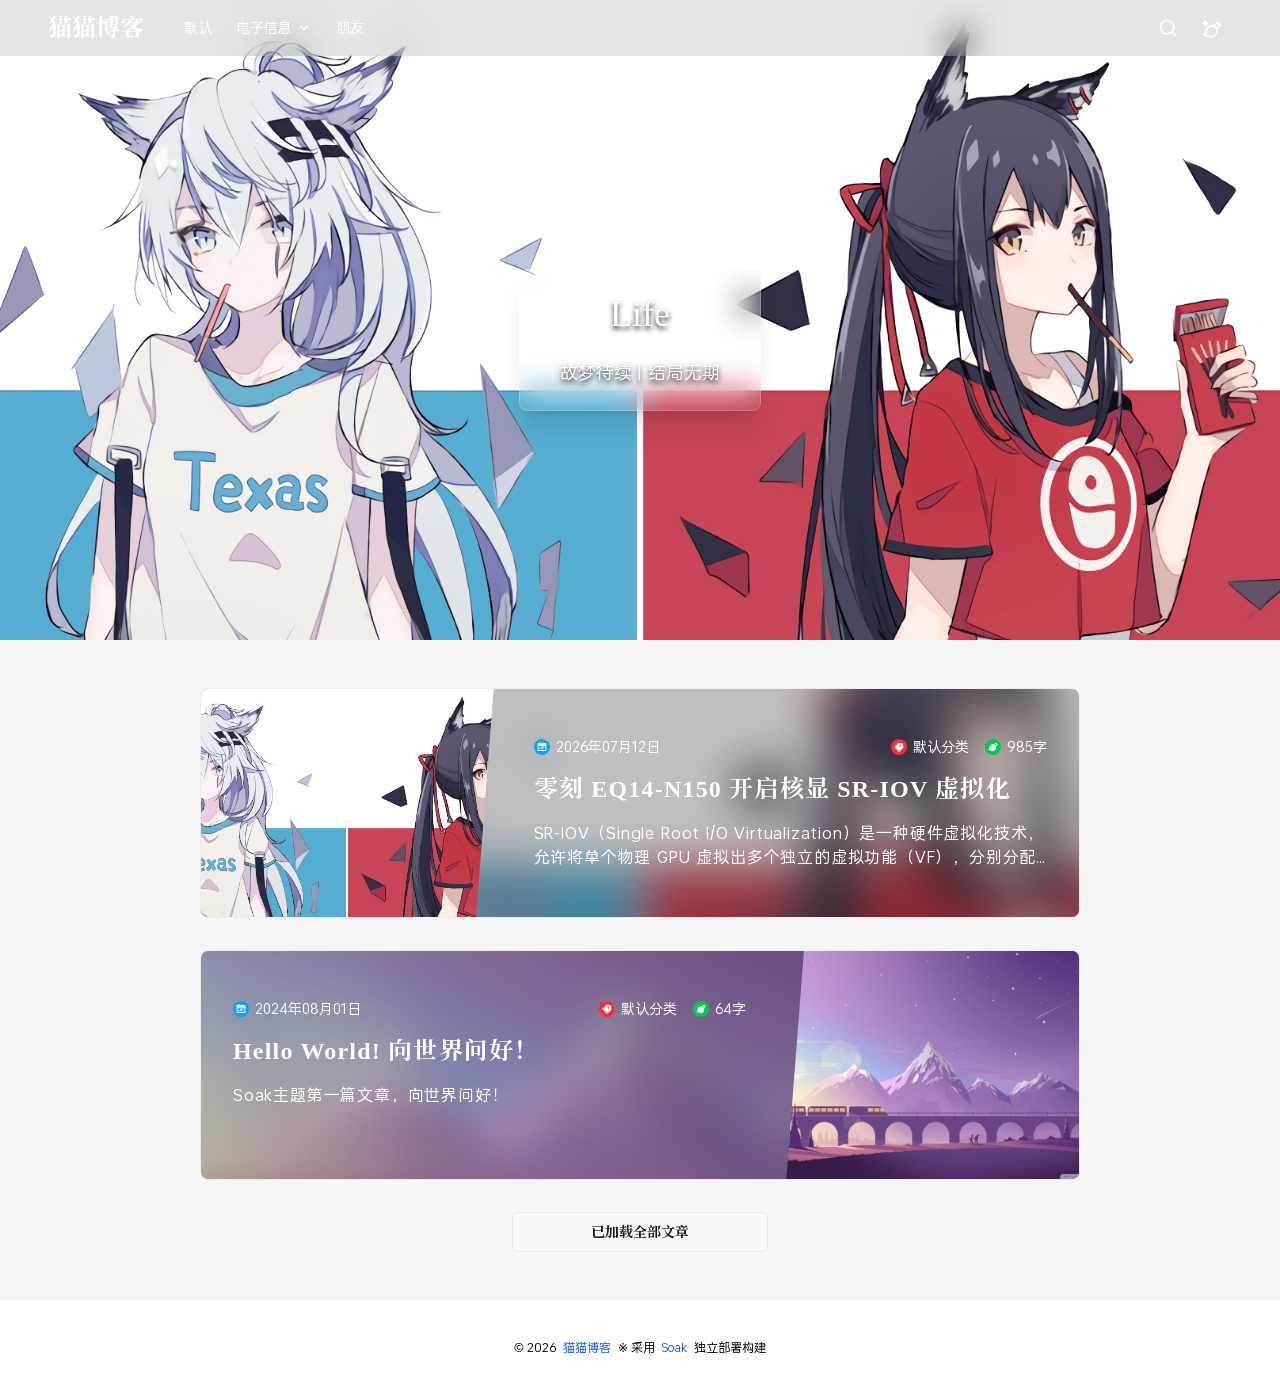
==== commit e0980625: "Deploy: 2026-07-13T11-28-51-044Z" ====
--- a/index.html
+++ b/index.html
@@ -55,8 +55,8 @@
         });
     })();
 </script> <div data-hero-box style="height:40rem;background-image:url(/images/covers/Cuteen.png)" class="hero bg-gray-300 mb-4 flex bg-center relative text-2xl leading-8 flex-col justify-center items-center object-cover bg-cover"> <div data-hero-box-content class="max-w-screen-md z-10 text-center mt-10 px-10 py-6 backdrop-blur-lg rounded-lg text-white border border-base-100/20 shadow-xl"> <div class="font-serif sm:text-4xl text-2xl">Life</div> <div class="mt-3 text-sm sm:mt-6 sm:text-lg"> <span>故梦待续 | 结局无期</span> </div> </div> </div> <main id="pjax-container" class="pb-12 sm:pt-8 pt-4">  <div class="flex w-full gap-4 justify-center px-2 sm:px-6">  <div class="w-full flex-col flex items-center gap-8"> <div data-article-list class="w-full flex items-center flex-col gap-4 sm:gap-8"><a href="/posts/N150 开启核显 SR-IOV 虚拟化" class="card card-border bg-base-100 w-full lg:w-220 outline-base-content/5 hover:outline-base-content/8 hover:shadow-lg
-    transition duration-300 outline -outline-offset-1 cursor-pointer overflow-hidden group"> <div class="card-body p-0 relative flex-row"> <figure class="object-cover absolute bg-center bg-cover w-full brightness-50 md:blur-lg md:brightness-75 md:scale-150 inset-0" style="background-image: url(/images/covers/img-3.jpg);"></figure> <div style="clip-path: polygon(0 0,100% 0,94% 100%,0 100%)" class="md:block hidden z-10 w-4/12 overflow-hidden flex-shrink-0"> <img class="aspect-[16/9] object-cover bg-center bg-cover w-full h-full group-hover:scale-105 group-hover:rotate-1" src="/images/covers/img-3.jpg" style="transition: all .3s cubic-bezier(0,0,.2,1);" alt="零刻 EQ14-N150 开启核显 SR-IOV 虚拟化"> </div> <div class="z-10 text-white px-4 py-6 md:px-8 md:py-12 w-full"> <div class="flex justify-between items-center"> <div class="flex items-center justify-between w-full gap-x-4 gap-y-2 text-white"> <div class="flex items-center sm:text-sm text-xs"> <div class="size-4 flex items-center justify-center mr-1.5 rounded-full bg-sky-500"> <div class="transform scale-75"> <svg width="1em" height="1em" data-icon="time">   <symbol id="ai:local:time" viewBox="0 0 24 24"><path fill="currentColor" d="M17 3h4a1 1 0 0 1 1 1v16a1 1 0 0 1-1 1H3a1 1 0 0 1-1-1V4a1 1 0 0 1 1-1h4V1h2v2h6V1h2zM4 9v10h16V9zm2 2h2v2H6zm0 4h2v2H6zm4-4h8v2h-8zm0 4h5v2h-5z"/></symbol><use href="#ai:local:time"></use>  </svg> </div> </div> <span>2026年07月12日</span> </div> <div class="flex items-center gap-x-4"> <div class="flex items-center sm:text-sm text-xs"> <div class="size-4 flex items-center justify-center mr-1.5 rounded-full bg-red-500"> <div class="transform scale-75"> <svg width="1em" height="1em" data-icon="tag">   <symbol id="ai:local:tag" viewBox="0 0 24 24"><path fill="currentColor" d="m10.904 2.1 9.9 1.414 1.414 9.9-9.192 9.192a1 1 0 0 1-1.415 0l-9.9-9.9a1 1 0 0 1 0-1.413zm2.829 8.486a2 2 0 1 0 2.828-2.829 2 2 0 0 0-2.828 2.829"/></symbol><use href="#ai:local:tag"></use>  </svg> </div> </div> <span>默认分类</span> </div> <div class="items-center sm:text-sm text-xs hidden sm:flex"> <div class="size-4 flex items-center justify-center mr-1.5 rounded-full bg-green-500"> <div class="transform scale-75"> <svg width="1em" height="1em" data-icon="textCount">   <symbol id="ai:local:textCount" viewBox="0 0 24 24"><path fill="currentColor" d="m13.289 6.213 4.939-3.842a1 1 0 0 1 1.32.083l2.995 2.994a1 1 0 0 1 .082 1.32l-3.84 4.939a7.505 7.505 0 0 1-7.283 9.292C8 20.999 3.5 19.497 1 17.997c3.98-3 3.047-4.81 3.5-6.5 1.058-3.95 4.842-6.258 8.789-5.284M16.7 8.092q.098.095.194.193L18.03 9.42l2.475-3.182-1.746-1.746-3.182 2.475z"/></symbol><use href="#ai:local:textCount"></use>  </svg> </div> </div> <span>996字</span>  </div> </div> </div> </div> <h2 class="card-title tracking-wider font-serif line-clamp-2 sm:line-clamp-1 text-lg sm:text-2xl my-2 sm:my-4"> 零刻 EQ14-N150 开启核显 SR-IOV 虚拟化 </h2> <p class="leading-6 tracking-wider min-h-12 line-clamp-2 text-xs sm:text-base"> SR-IOV（Single Root I/O Virtualization）是一种硬件虚拟化技术，允许将单个物理 GPU 虚拟出多个独立的虚拟功能（VF），分别分配给不同的虚拟机使用。对于 Intel 11 代及以后的 CPU，Intel 全面转向了 SR-IOV 方案，性能损耗极低，最多可切分出 7 个虚拟功能。 设备：零刻 EQ14（此次验证设备） CP... </p> </div> </div> </a><a href="/posts/hello-world" class="card card-border bg-base-100 w-full lg:w-220 outline-base-content/5 hover:outline-base-content/8 hover:shadow-lg
-    transition duration-300 outline -outline-offset-1 cursor-pointer overflow-hidden group"> <div class="card-body p-0 relative flex-row flex-row-reverse"> <figure class="object-cover absolute bg-center bg-cover w-full brightness-50 md:blur-lg md:brightness-75 md:scale-150 inset-0" style="background-image: url(/images/covers/img-5.jpg);"></figure> <div style="clip-path: polygon(6% 0,100% 0,100% 100%,0 100%)" class="md:block hidden z-10 w-4/12 overflow-hidden flex-shrink-0"> <img class="aspect-[16/9] object-cover bg-center bg-cover w-full h-full group-hover:scale-105 group-hover:rotate-1" src="/images/covers/img-5.jpg" style="transition: all .3s cubic-bezier(0,0,.2,1);" alt="Hello World! 向世界问好！"> </div> <div class="z-10 text-white px-4 py-6 md:px-8 md:py-12 w-full"> <div class="flex justify-between items-center"> <div class="flex items-center justify-between w-full gap-x-4 gap-y-2 text-white"> <div class="flex items-center sm:text-sm text-xs"> <div class="size-4 flex items-center justify-center mr-1.5 rounded-full bg-sky-500"> <div class="transform scale-75"> <svg width="1em" height="1em" viewBox="0 0 24 24" data-icon="time">   <use href="#ai:local:time"></use>  </svg> </div> </div> <span>2024年08月01日</span> </div> <div class="flex items-center gap-x-4"> <div class="flex items-center sm:text-sm text-xs"> <div class="size-4 flex items-center justify-center mr-1.5 rounded-full bg-red-500"> <div class="transform scale-75"> <svg width="1em" height="1em" viewBox="0 0 24 24" data-icon="tag">   <use href="#ai:local:tag"></use>  </svg> </div> </div> <span>默认分类</span> </div> <div class="items-center sm:text-sm text-xs hidden sm:flex"> <div class="size-4 flex items-center justify-center mr-1.5 rounded-full bg-green-500"> <div class="transform scale-75"> <svg width="1em" height="1em" viewBox="0 0 24 24" data-icon="textCount">   <use href="#ai:local:textCount"></use>  </svg> </div> </div> <span>64字</span>  </div> </div> </div> </div> <h2 class="card-title tracking-wider font-serif line-clamp-2 sm:line-clamp-1 text-lg sm:text-2xl my-2 sm:my-4"> Hello World! 向世界问好！ </h2> <p class="leading-6 tracking-wider min-h-12 line-clamp-2 text-xs sm:text-base"> Soak主题第一篇文章，向世界问好！ </p> </div> </div> </a></div> <astro-island uid="1gVFtg" data-solid-render-id="s0" component-url="/_astro/LoadMore.B6ehuC4H.js" component-export="default" renderer-url="/_astro/client.WtngwqKk.js" props="{&quot;total&quot;:[0,2],&quot;size&quot;:[0,8],&quot;currentPage&quot;:[0,1],&quot;prev&quot;:[0],&quot;next&quot;:[0]}" ssr client="idle" opts="{&quot;name&quot;:&quot;LoadMoreBtn&quot;,&quot;value&quot;:true}" await-children><button data-hk="s000000" class="btn btn-wide font-serif">已加载全部文章</button><!--astro:end--></astro-island> </div>  </div>  </main> <footer id="footer" class="py-8 text-center space-y-2 bg-base-100"> <div class="flex items-center justify-center gap-2 flex-wrap">  </div> <p class="text-xs"> <span>©&nbsp;2026&nbsp;</span> <a class="no-underline text-blue-600" href="https://blog.loli.life/">猫猫博客</a> <span>&nbsp;※&nbsp;采用&nbsp;</span> <a class="no-underline text-blue-600" href="https://zwy.life/soak-theme" target="_blank">Soak</a> <span> &nbsp;独立部署构建</span> </p> </footer> </div> <div id="back-to-top" class="fixed right-6 bottom-6 w-10 h-10 btn btn-square opacity-100 invisible transition-all"> <div role="button" class="flex justify-center items-center w-full h-full"> <button onclick="window.scrollTo({ top: 0, behavior: 'smooth' });" class="cursor-pointer"> <svg width="1em" height="1em" class="size-6" data-icon="circle-arrow-up-s-line">   <symbol id="ai:local:circle-arrow-up-s-line" viewBox="0 0 1024 1024"><path fill="currentColor" d="M515.887 938.659a422.796 422.796 0 1 1 422.795-422.772 423.24 423.24 0 0 1-422.795 422.772m0-775.75a352.977 352.977 0 1 0 352.977 352.978 353.373 353.373 0 0 0-352.977-352.978"/><path fill="currentColor" d="M671.046 550.796a34.9 34.9 0 0 1-24.693-10.24L515.887 410.089l-130.49 130.467a34.91 34.91 0 0 1-49.362-49.362l155.16-155.16a34.91 34.91 0 0 1 49.36 0l155.16 155.16a34.91 34.91 0 0 1-24.67 59.602"/><path fill="currentColor" d="M515.887 705.932a34.91 34.91 0 0 1-34.91-34.91V360.728a34.91 34.91 0 0 1 69.819 0v310.296a34.91 34.91 0 0 1-34.91 34.909"/></symbol><use href="#ai:local:circle-arrow-up-s-line"></use>  </svg> </button> </div> </div> <script>(function(){const scriptUrl = "/pagefind/pagefind.js";
+    transition duration-300 outline -outline-offset-1 cursor-pointer overflow-hidden group"> <div class="card-body p-0 relative flex-row"> <figure class="object-cover absolute bg-center bg-cover w-full brightness-50 md:blur-lg md:brightness-75 md:scale-150 inset-0" style="background-image: url(/images/covers/Cuteen.png);"></figure> <div style="clip-path: polygon(0 0,100% 0,94% 100%,0 100%)" class="md:block hidden z-10 w-4/12 overflow-hidden flex-shrink-0"> <img class="aspect-[16/9] object-cover bg-center bg-cover w-full h-full group-hover:scale-105 group-hover:rotate-1" src="/images/covers/Cuteen.png" style="transition: all .3s cubic-bezier(0,0,.2,1);" alt="零刻 EQ14-N150 开启核显 SR-IOV 虚拟化"> </div> <div class="z-10 text-white px-4 py-6 md:px-8 md:py-12 w-full"> <div class="flex justify-between items-center"> <div class="flex items-center justify-between w-full gap-x-4 gap-y-2 text-white"> <div class="flex items-center sm:text-sm text-xs"> <div class="size-4 flex items-center justify-center mr-1.5 rounded-full bg-sky-500"> <div class="transform scale-75"> <svg width="1em" height="1em" data-icon="time">   <symbol id="ai:local:time" viewBox="0 0 24 24"><path fill="currentColor" d="M17 3h4a1 1 0 0 1 1 1v16a1 1 0 0 1-1 1H3a1 1 0 0 1-1-1V4a1 1 0 0 1 1-1h4V1h2v2h6V1h2zM4 9v10h16V9zm2 2h2v2H6zm0 4h2v2H6zm4-4h8v2h-8zm0 4h5v2h-5z"/></symbol><use href="#ai:local:time"></use>  </svg> </div> </div> <span>2026年07月12日</span> </div> <div class="flex items-center gap-x-4"> <div class="flex items-center sm:text-sm text-xs"> <div class="size-4 flex items-center justify-center mr-1.5 rounded-full bg-red-500"> <div class="transform scale-75"> <svg width="1em" height="1em" data-icon="tag">   <symbol id="ai:local:tag" viewBox="0 0 24 24"><path fill="currentColor" d="m10.904 2.1 9.9 1.414 1.414 9.9-9.192 9.192a1 1 0 0 1-1.415 0l-9.9-9.9a1 1 0 0 1 0-1.413zm2.829 8.486a2 2 0 1 0 2.828-2.829 2 2 0 0 0-2.828 2.829"/></symbol><use href="#ai:local:tag"></use>  </svg> </div> </div> <span>默认分类</span> </div> <div class="items-center sm:text-sm text-xs hidden sm:flex"> <div class="size-4 flex items-center justify-center mr-1.5 rounded-full bg-green-500"> <div class="transform scale-75"> <svg width="1em" height="1em" data-icon="textCount">   <symbol id="ai:local:textCount" viewBox="0 0 24 24"><path fill="currentColor" d="m13.289 6.213 4.939-3.842a1 1 0 0 1 1.32.083l2.995 2.994a1 1 0 0 1 .082 1.32l-3.84 4.939a7.505 7.505 0 0 1-7.283 9.292C8 20.999 3.5 19.497 1 17.997c3.98-3 3.047-4.81 3.5-6.5 1.058-3.95 4.842-6.258 8.789-5.284M16.7 8.092q.098.095.194.193L18.03 9.42l2.475-3.182-1.746-1.746-3.182 2.475z"/></symbol><use href="#ai:local:textCount"></use>  </svg> </div> </div> <span>985字</span>  </div> </div> </div> </div> <h2 class="card-title tracking-wider font-serif line-clamp-2 sm:line-clamp-1 text-lg sm:text-2xl my-2 sm:my-4"> 零刻 EQ14-N150 开启核显 SR-IOV 虚拟化 </h2> <p class="leading-6 tracking-wider min-h-12 line-clamp-2 text-xs sm:text-base"> SR-IOV（Single Root I/O Virtualization）是一种硬件虚拟化技术，允许将单个物理 GPU 虚拟出多个独立的虚拟功能（VF），分别分配给不同的虚拟机使用。对于 Intel 11 代及以后的 CPU，Intel 全面转向了 SR-IOV 方案，性能损耗极低，最多可切分出 7 个虚拟功能。 设备：零刻 EQ14（此次验证设备） CP... </p> </div> </div> </a><a href="/posts/hello-world" class="card card-border bg-base-100 w-full lg:w-220 outline-base-content/5 hover:outline-base-content/8 hover:shadow-lg
+    transition duration-300 outline -outline-offset-1 cursor-pointer overflow-hidden group"> <div class="card-body p-0 relative flex-row flex-row-reverse"> <figure class="object-cover absolute bg-center bg-cover w-full brightness-50 md:blur-lg md:brightness-75 md:scale-150 inset-0" style="background-image: url(/images/covers/img-2.jpg);"></figure> <div style="clip-path: polygon(6% 0,100% 0,100% 100%,0 100%)" class="md:block hidden z-10 w-4/12 overflow-hidden flex-shrink-0"> <img class="aspect-[16/9] object-cover bg-center bg-cover w-full h-full group-hover:scale-105 group-hover:rotate-1" src="/images/covers/img-2.jpg" style="transition: all .3s cubic-bezier(0,0,.2,1);" alt="Hello World! 向世界问好！"> </div> <div class="z-10 text-white px-4 py-6 md:px-8 md:py-12 w-full"> <div class="flex justify-between items-center"> <div class="flex items-center justify-between w-full gap-x-4 gap-y-2 text-white"> <div class="flex items-center sm:text-sm text-xs"> <div class="size-4 flex items-center justify-center mr-1.5 rounded-full bg-sky-500"> <div class="transform scale-75"> <svg width="1em" height="1em" viewBox="0 0 24 24" data-icon="time">   <use href="#ai:local:time"></use>  </svg> </div> </div> <span>2024年08月01日</span> </div> <div class="flex items-center gap-x-4"> <div class="flex items-center sm:text-sm text-xs"> <div class="size-4 flex items-center justify-center mr-1.5 rounded-full bg-red-500"> <div class="transform scale-75"> <svg width="1em" height="1em" viewBox="0 0 24 24" data-icon="tag">   <use href="#ai:local:tag"></use>  </svg> </div> </div> <span>默认分类</span> </div> <div class="items-center sm:text-sm text-xs hidden sm:flex"> <div class="size-4 flex items-center justify-center mr-1.5 rounded-full bg-green-500"> <div class="transform scale-75"> <svg width="1em" height="1em" viewBox="0 0 24 24" data-icon="textCount">   <use href="#ai:local:textCount"></use>  </svg> </div> </div> <span>64字</span>  </div> </div> </div> </div> <h2 class="card-title tracking-wider font-serif line-clamp-2 sm:line-clamp-1 text-lg sm:text-2xl my-2 sm:my-4"> Hello World! 向世界问好！ </h2> <p class="leading-6 tracking-wider min-h-12 line-clamp-2 text-xs sm:text-base"> Soak主题第一篇文章，向世界问好！ </p> </div> </div> </a></div> <astro-island uid="1gVFtg" data-solid-render-id="s0" component-url="/_astro/LoadMore.B6ehuC4H.js" component-export="default" renderer-url="/_astro/client.WtngwqKk.js" props="{&quot;total&quot;:[0,2],&quot;size&quot;:[0,8],&quot;currentPage&quot;:[0,1],&quot;prev&quot;:[0],&quot;next&quot;:[0]}" ssr client="idle" opts="{&quot;name&quot;:&quot;LoadMoreBtn&quot;,&quot;value&quot;:true}" await-children><button data-hk="s000000" class="btn btn-wide font-serif">已加载全部文章</button><!--astro:end--></astro-island> </div>  </div>  </main> <footer id="footer" class="py-8 text-center space-y-2 bg-base-100"> <div class="flex items-center justify-center gap-2 flex-wrap">  </div> <p class="text-xs"> <span>©&nbsp;2026&nbsp;</span> <a class="no-underline text-blue-600" href="https://blog.loli.life/">猫猫博客</a> <span>&nbsp;※&nbsp;采用&nbsp;</span> <a class="no-underline text-blue-600" href="https://zwy.life/soak-theme" target="_blank">Soak</a> <span> &nbsp;独立部署构建</span> </p> </footer> </div> <div id="back-to-top" class="fixed right-6 bottom-6 w-10 h-10 btn btn-square opacity-100 invisible transition-all"> <div role="button" class="flex justify-center items-center w-full h-full"> <button onclick="window.scrollTo({ top: 0, behavior: 'smooth' });" class="cursor-pointer"> <svg width="1em" height="1em" class="size-6" data-icon="circle-arrow-up-s-line">   <symbol id="ai:local:circle-arrow-up-s-line" viewBox="0 0 1024 1024"><path fill="currentColor" d="M515.887 938.659a422.796 422.796 0 1 1 422.795-422.772 423.24 423.24 0 0 1-422.795 422.772m0-775.75a352.977 352.977 0 1 0 352.977 352.978 353.373 353.373 0 0 0-352.977-352.978"/><path fill="currentColor" d="M671.046 550.796a34.9 34.9 0 0 1-24.693-10.24L515.887 410.089l-130.49 130.467a34.91 34.91 0 0 1-49.362-49.362l155.16-155.16a34.91 34.91 0 0 1 49.36 0l155.16 155.16a34.91 34.91 0 0 1-24.67 59.602"/><path fill="currentColor" d="M515.887 705.932a34.91 34.91 0 0 1-34.91-34.91V360.728a34.91 34.91 0 0 1 69.819 0v310.296a34.91 34.91 0 0 1-34.91 34.909"/></symbol><use href="#ai:local:circle-arrow-up-s-line"></use>  </svg> </button> </div> </div> <script>(function(){const scriptUrl = "/pagefind/pagefind.js";
 
     (async function findInit() {
         const pageFind = await import(scriptUrl);
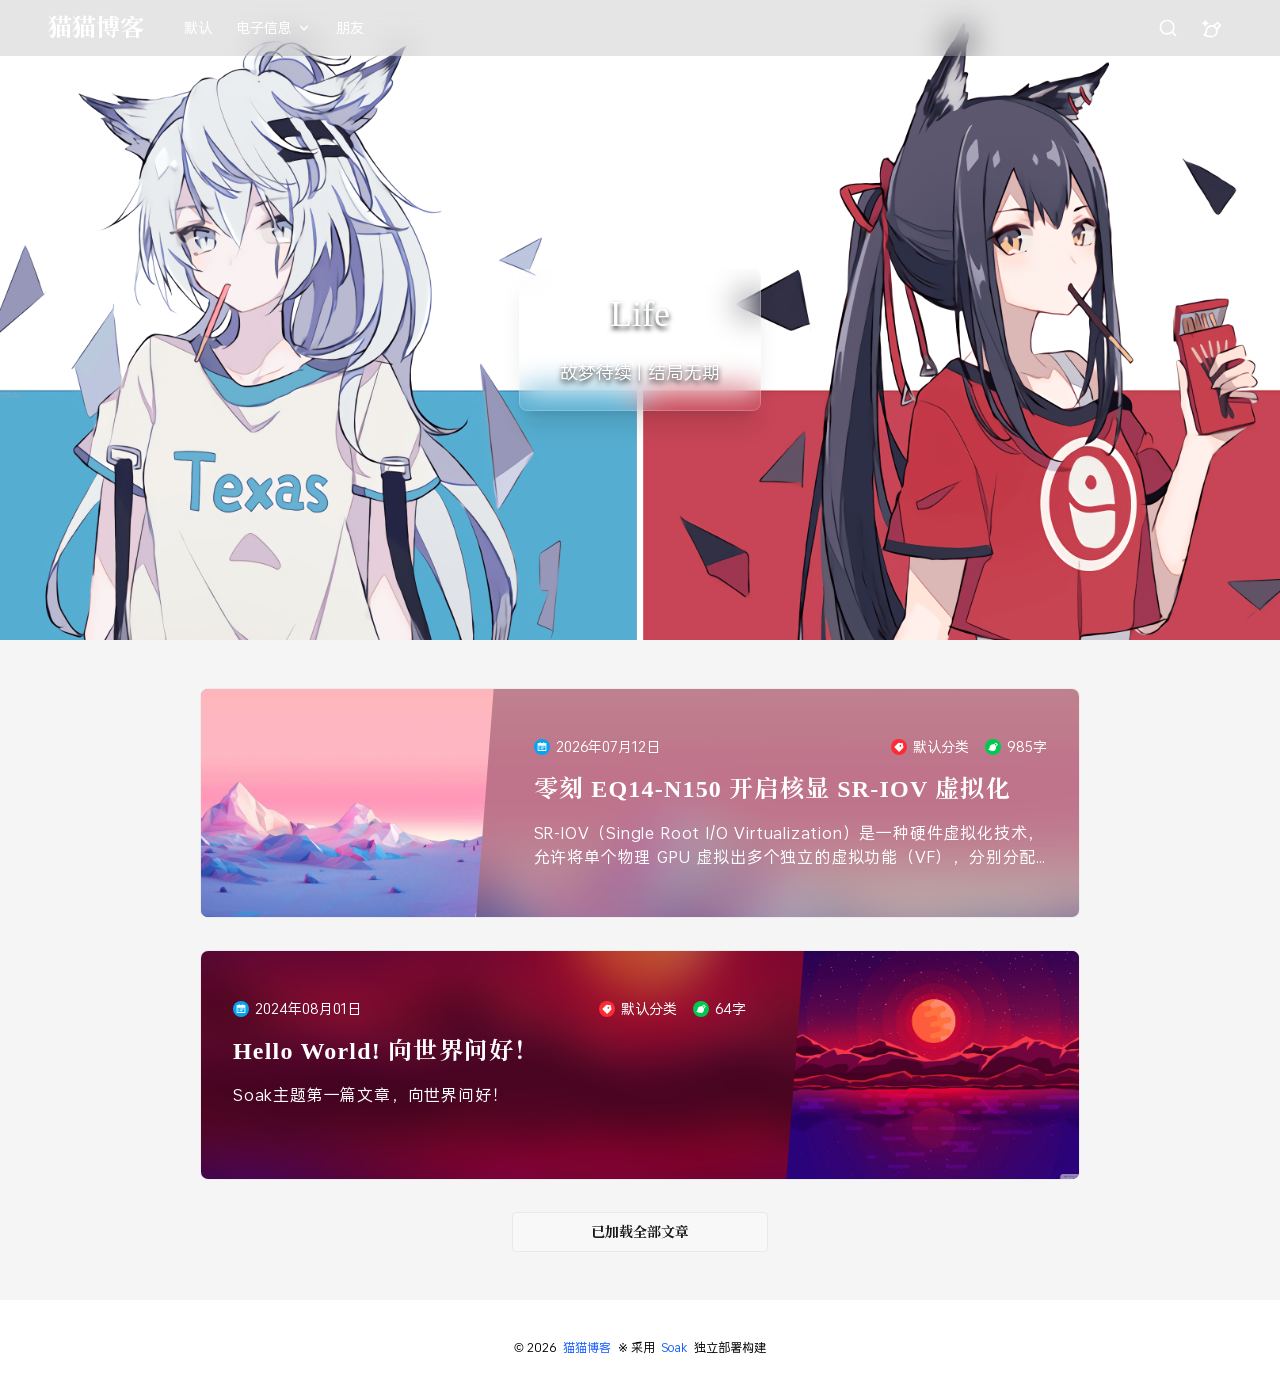
==== commit edbd2324: "Deploy: 2026-07-13T11-30-10-187Z" ====
--- a/index.html
+++ b/index.html
@@ -55,8 +55,8 @@
         });
     })();
 </script> <div data-hero-box style="height:40rem;background-image:url(/images/covers/Cuteen.png)" class="hero bg-gray-300 mb-4 flex bg-center relative text-2xl leading-8 flex-col justify-center items-center object-cover bg-cover"> <div data-hero-box-content class="max-w-screen-md z-10 text-center mt-10 px-10 py-6 backdrop-blur-lg rounded-lg text-white border border-base-100/20 shadow-xl"> <div class="font-serif sm:text-4xl text-2xl">Life</div> <div class="mt-3 text-sm sm:mt-6 sm:text-lg"> <span>故梦待续 | 结局无期</span> </div> </div> </div> <main id="pjax-container" class="pb-12 sm:pt-8 pt-4">  <div class="flex w-full gap-4 justify-center px-2 sm:px-6">  <div class="w-full flex-col flex items-center gap-8"> <div data-article-list class="w-full flex items-center flex-col gap-4 sm:gap-8"><a href="/posts/N150 开启核显 SR-IOV 虚拟化" class="card card-border bg-base-100 w-full lg:w-220 outline-base-content/5 hover:outline-base-content/8 hover:shadow-lg
-    transition duration-300 outline -outline-offset-1 cursor-pointer overflow-hidden group"> <div class="card-body p-0 relative flex-row"> <figure class="object-cover absolute bg-center bg-cover w-full brightness-50 md:blur-lg md:brightness-75 md:scale-150 inset-0" style="background-image: url(/images/covers/Cuteen.png);"></figure> <div style="clip-path: polygon(0 0,100% 0,94% 100%,0 100%)" class="md:block hidden z-10 w-4/12 overflow-hidden flex-shrink-0"> <img class="aspect-[16/9] object-cover bg-center bg-cover w-full h-full group-hover:scale-105 group-hover:rotate-1" src="/images/covers/Cuteen.png" style="transition: all .3s cubic-bezier(0,0,.2,1);" alt="零刻 EQ14-N150 开启核显 SR-IOV 虚拟化"> </div> <div class="z-10 text-white px-4 py-6 md:px-8 md:py-12 w-full"> <div class="flex justify-between items-center"> <div class="flex items-center justify-between w-full gap-x-4 gap-y-2 text-white"> <div class="flex items-center sm:text-sm text-xs"> <div class="size-4 flex items-center justify-center mr-1.5 rounded-full bg-sky-500"> <div class="transform scale-75"> <svg width="1em" height="1em" data-icon="time">   <symbol id="ai:local:time" viewBox="0 0 24 24"><path fill="currentColor" d="M17 3h4a1 1 0 0 1 1 1v16a1 1 0 0 1-1 1H3a1 1 0 0 1-1-1V4a1 1 0 0 1 1-1h4V1h2v2h6V1h2zM4 9v10h16V9zm2 2h2v2H6zm0 4h2v2H6zm4-4h8v2h-8zm0 4h5v2h-5z"/></symbol><use href="#ai:local:time"></use>  </svg> </div> </div> <span>2026年07月12日</span> </div> <div class="flex items-center gap-x-4"> <div class="flex items-center sm:text-sm text-xs"> <div class="size-4 flex items-center justify-center mr-1.5 rounded-full bg-red-500"> <div class="transform scale-75"> <svg width="1em" height="1em" data-icon="tag">   <symbol id="ai:local:tag" viewBox="0 0 24 24"><path fill="currentColor" d="m10.904 2.1 9.9 1.414 1.414 9.9-9.192 9.192a1 1 0 0 1-1.415 0l-9.9-9.9a1 1 0 0 1 0-1.413zm2.829 8.486a2 2 0 1 0 2.828-2.829 2 2 0 0 0-2.828 2.829"/></symbol><use href="#ai:local:tag"></use>  </svg> </div> </div> <span>默认分类</span> </div> <div class="items-center sm:text-sm text-xs hidden sm:flex"> <div class="size-4 flex items-center justify-center mr-1.5 rounded-full bg-green-500"> <div class="transform scale-75"> <svg width="1em" height="1em" data-icon="textCount">   <symbol id="ai:local:textCount" viewBox="0 0 24 24"><path fill="currentColor" d="m13.289 6.213 4.939-3.842a1 1 0 0 1 1.32.083l2.995 2.994a1 1 0 0 1 .082 1.32l-3.84 4.939a7.505 7.505 0 0 1-7.283 9.292C8 20.999 3.5 19.497 1 17.997c3.98-3 3.047-4.81 3.5-6.5 1.058-3.95 4.842-6.258 8.789-5.284M16.7 8.092q.098.095.194.193L18.03 9.42l2.475-3.182-1.746-1.746-3.182 2.475z"/></symbol><use href="#ai:local:textCount"></use>  </svg> </div> </div> <span>985字</span>  </div> </div> </div> </div> <h2 class="card-title tracking-wider font-serif line-clamp-2 sm:line-clamp-1 text-lg sm:text-2xl my-2 sm:my-4"> 零刻 EQ14-N150 开启核显 SR-IOV 虚拟化 </h2> <p class="leading-6 tracking-wider min-h-12 line-clamp-2 text-xs sm:text-base"> SR-IOV（Single Root I/O Virtualization）是一种硬件虚拟化技术，允许将单个物理 GPU 虚拟出多个独立的虚拟功能（VF），分别分配给不同的虚拟机使用。对于 Intel 11 代及以后的 CPU，Intel 全面转向了 SR-IOV 方案，性能损耗极低，最多可切分出 7 个虚拟功能。 设备：零刻 EQ14（此次验证设备） CP... </p> </div> </div> </a><a href="/posts/hello-world" class="card card-border bg-base-100 w-full lg:w-220 outline-base-content/5 hover:outline-base-content/8 hover:shadow-lg
-    transition duration-300 outline -outline-offset-1 cursor-pointer overflow-hidden group"> <div class="card-body p-0 relative flex-row flex-row-reverse"> <figure class="object-cover absolute bg-center bg-cover w-full brightness-50 md:blur-lg md:brightness-75 md:scale-150 inset-0" style="background-image: url(/images/covers/img-2.jpg);"></figure> <div style="clip-path: polygon(6% 0,100% 0,100% 100%,0 100%)" class="md:block hidden z-10 w-4/12 overflow-hidden flex-shrink-0"> <img class="aspect-[16/9] object-cover bg-center bg-cover w-full h-full group-hover:scale-105 group-hover:rotate-1" src="/images/covers/img-2.jpg" style="transition: all .3s cubic-bezier(0,0,.2,1);" alt="Hello World! 向世界问好！"> </div> <div class="z-10 text-white px-4 py-6 md:px-8 md:py-12 w-full"> <div class="flex justify-between items-center"> <div class="flex items-center justify-between w-full gap-x-4 gap-y-2 text-white"> <div class="flex items-center sm:text-sm text-xs"> <div class="size-4 flex items-center justify-center mr-1.5 rounded-full bg-sky-500"> <div class="transform scale-75"> <svg width="1em" height="1em" viewBox="0 0 24 24" data-icon="time">   <use href="#ai:local:time"></use>  </svg> </div> </div> <span>2024年08月01日</span> </div> <div class="flex items-center gap-x-4"> <div class="flex items-center sm:text-sm text-xs"> <div class="size-4 flex items-center justify-center mr-1.5 rounded-full bg-red-500"> <div class="transform scale-75"> <svg width="1em" height="1em" viewBox="0 0 24 24" data-icon="tag">   <use href="#ai:local:tag"></use>  </svg> </div> </div> <span>默认分类</span> </div> <div class="items-center sm:text-sm text-xs hidden sm:flex"> <div class="size-4 flex items-center justify-center mr-1.5 rounded-full bg-green-500"> <div class="transform scale-75"> <svg width="1em" height="1em" viewBox="0 0 24 24" data-icon="textCount">   <use href="#ai:local:textCount"></use>  </svg> </div> </div> <span>64字</span>  </div> </div> </div> </div> <h2 class="card-title tracking-wider font-serif line-clamp-2 sm:line-clamp-1 text-lg sm:text-2xl my-2 sm:my-4"> Hello World! 向世界问好！ </h2> <p class="leading-6 tracking-wider min-h-12 line-clamp-2 text-xs sm:text-base"> Soak主题第一篇文章，向世界问好！ </p> </div> </div> </a></div> <astro-island uid="1gVFtg" data-solid-render-id="s0" component-url="/_astro/LoadMore.B6ehuC4H.js" component-export="default" renderer-url="/_astro/client.WtngwqKk.js" props="{&quot;total&quot;:[0,2],&quot;size&quot;:[0,8],&quot;currentPage&quot;:[0,1],&quot;prev&quot;:[0],&quot;next&quot;:[0]}" ssr client="idle" opts="{&quot;name&quot;:&quot;LoadMoreBtn&quot;,&quot;value&quot;:true}" await-children><button data-hk="s000000" class="btn btn-wide font-serif">已加载全部文章</button><!--astro:end--></astro-island> </div>  </div>  </main> <footer id="footer" class="py-8 text-center space-y-2 bg-base-100"> <div class="flex items-center justify-center gap-2 flex-wrap">  </div> <p class="text-xs"> <span>©&nbsp;2026&nbsp;</span> <a class="no-underline text-blue-600" href="https://blog.loli.life/">猫猫博客</a> <span>&nbsp;※&nbsp;采用&nbsp;</span> <a class="no-underline text-blue-600" href="https://zwy.life/soak-theme" target="_blank">Soak</a> <span> &nbsp;独立部署构建</span> </p> </footer> </div> <div id="back-to-top" class="fixed right-6 bottom-6 w-10 h-10 btn btn-square opacity-100 invisible transition-all"> <div role="button" class="flex justify-center items-center w-full h-full"> <button onclick="window.scrollTo({ top: 0, behavior: 'smooth' });" class="cursor-pointer"> <svg width="1em" height="1em" class="size-6" data-icon="circle-arrow-up-s-line">   <symbol id="ai:local:circle-arrow-up-s-line" viewBox="0 0 1024 1024"><path fill="currentColor" d="M515.887 938.659a422.796 422.796 0 1 1 422.795-422.772 423.24 423.24 0 0 1-422.795 422.772m0-775.75a352.977 352.977 0 1 0 352.977 352.978 353.373 353.373 0 0 0-352.977-352.978"/><path fill="currentColor" d="M671.046 550.796a34.9 34.9 0 0 1-24.693-10.24L515.887 410.089l-130.49 130.467a34.91 34.91 0 0 1-49.362-49.362l155.16-155.16a34.91 34.91 0 0 1 49.36 0l155.16 155.16a34.91 34.91 0 0 1-24.67 59.602"/><path fill="currentColor" d="M515.887 705.932a34.91 34.91 0 0 1-34.91-34.91V360.728a34.91 34.91 0 0 1 69.819 0v310.296a34.91 34.91 0 0 1-34.91 34.909"/></symbol><use href="#ai:local:circle-arrow-up-s-line"></use>  </svg> </button> </div> </div> <script>(function(){const scriptUrl = "/pagefind/pagefind.js";
+    transition duration-300 outline -outline-offset-1 cursor-pointer overflow-hidden group"> <div class="card-body p-0 relative flex-row"> <figure class="object-cover absolute bg-center bg-cover w-full brightness-50 md:blur-lg md:brightness-75 md:scale-150 inset-0" style="background-image: url(/images/covers/img-4.jpg);"></figure> <div style="clip-path: polygon(0 0,100% 0,94% 100%,0 100%)" class="md:block hidden z-10 w-4/12 overflow-hidden flex-shrink-0"> <img class="aspect-[16/9] object-cover bg-center bg-cover w-full h-full group-hover:scale-105 group-hover:rotate-1" src="/images/covers/img-4.jpg" style="transition: all .3s cubic-bezier(0,0,.2,1);" alt="零刻 EQ14-N150 开启核显 SR-IOV 虚拟化"> </div> <div class="z-10 text-white px-4 py-6 md:px-8 md:py-12 w-full"> <div class="flex justify-between items-center"> <div class="flex items-center justify-between w-full gap-x-4 gap-y-2 text-white"> <div class="flex items-center sm:text-sm text-xs"> <div class="size-4 flex items-center justify-center mr-1.5 rounded-full bg-sky-500"> <div class="transform scale-75"> <svg width="1em" height="1em" data-icon="time">   <symbol id="ai:local:time" viewBox="0 0 24 24"><path fill="currentColor" d="M17 3h4a1 1 0 0 1 1 1v16a1 1 0 0 1-1 1H3a1 1 0 0 1-1-1V4a1 1 0 0 1 1-1h4V1h2v2h6V1h2zM4 9v10h16V9zm2 2h2v2H6zm0 4h2v2H6zm4-4h8v2h-8zm0 4h5v2h-5z"/></symbol><use href="#ai:local:time"></use>  </svg> </div> </div> <span>2026年07月12日</span> </div> <div class="flex items-center gap-x-4"> <div class="flex items-center sm:text-sm text-xs"> <div class="size-4 flex items-center justify-center mr-1.5 rounded-full bg-red-500"> <div class="transform scale-75"> <svg width="1em" height="1em" data-icon="tag">   <symbol id="ai:local:tag" viewBox="0 0 24 24"><path fill="currentColor" d="m10.904 2.1 9.9 1.414 1.414 9.9-9.192 9.192a1 1 0 0 1-1.415 0l-9.9-9.9a1 1 0 0 1 0-1.413zm2.829 8.486a2 2 0 1 0 2.828-2.829 2 2 0 0 0-2.828 2.829"/></symbol><use href="#ai:local:tag"></use>  </svg> </div> </div> <span>默认分类</span> </div> <div class="items-center sm:text-sm text-xs hidden sm:flex"> <div class="size-4 flex items-center justify-center mr-1.5 rounded-full bg-green-500"> <div class="transform scale-75"> <svg width="1em" height="1em" data-icon="textCount">   <symbol id="ai:local:textCount" viewBox="0 0 24 24"><path fill="currentColor" d="m13.289 6.213 4.939-3.842a1 1 0 0 1 1.32.083l2.995 2.994a1 1 0 0 1 .082 1.32l-3.84 4.939a7.505 7.505 0 0 1-7.283 9.292C8 20.999 3.5 19.497 1 17.997c3.98-3 3.047-4.81 3.5-6.5 1.058-3.95 4.842-6.258 8.789-5.284M16.7 8.092q.098.095.194.193L18.03 9.42l2.475-3.182-1.746-1.746-3.182 2.475z"/></symbol><use href="#ai:local:textCount"></use>  </svg> </div> </div> <span>985字</span>  </div> </div> </div> </div> <h2 class="card-title tracking-wider font-serif line-clamp-2 sm:line-clamp-1 text-lg sm:text-2xl my-2 sm:my-4"> 零刻 EQ14-N150 开启核显 SR-IOV 虚拟化 </h2> <p class="leading-6 tracking-wider min-h-12 line-clamp-2 text-xs sm:text-base"> SR-IOV（Single Root I/O Virtualization）是一种硬件虚拟化技术，允许将单个物理 GPU 虚拟出多个独立的虚拟功能（VF），分别分配给不同的虚拟机使用。对于 Intel 11 代及以后的 CPU，Intel 全面转向了 SR-IOV 方案，性能损耗极低，最多可切分出 7 个虚拟功能。 设备：零刻 EQ14（此次验证设备） CP... </p> </div> </div> </a><a href="/posts/hello-world" class="card card-border bg-base-100 w-full lg:w-220 outline-base-content/5 hover:outline-base-content/8 hover:shadow-lg
+    transition duration-300 outline -outline-offset-1 cursor-pointer overflow-hidden group"> <div class="card-body p-0 relative flex-row flex-row-reverse"> <figure class="object-cover absolute bg-center bg-cover w-full brightness-50 md:blur-lg md:brightness-75 md:scale-150 inset-0" style="background-image: url(/images/covers/img-1.jpg);"></figure> <div style="clip-path: polygon(6% 0,100% 0,100% 100%,0 100%)" class="md:block hidden z-10 w-4/12 overflow-hidden flex-shrink-0"> <img class="aspect-[16/9] object-cover bg-center bg-cover w-full h-full group-hover:scale-105 group-hover:rotate-1" src="/images/covers/img-1.jpg" style="transition: all .3s cubic-bezier(0,0,.2,1);" alt="Hello World! 向世界问好！"> </div> <div class="z-10 text-white px-4 py-6 md:px-8 md:py-12 w-full"> <div class="flex justify-between items-center"> <div class="flex items-center justify-between w-full gap-x-4 gap-y-2 text-white"> <div class="flex items-center sm:text-sm text-xs"> <div class="size-4 flex items-center justify-center mr-1.5 rounded-full bg-sky-500"> <div class="transform scale-75"> <svg width="1em" height="1em" viewBox="0 0 24 24" data-icon="time">   <use href="#ai:local:time"></use>  </svg> </div> </div> <span>2024年08月01日</span> </div> <div class="flex items-center gap-x-4"> <div class="flex items-center sm:text-sm text-xs"> <div class="size-4 flex items-center justify-center mr-1.5 rounded-full bg-red-500"> <div class="transform scale-75"> <svg width="1em" height="1em" viewBox="0 0 24 24" data-icon="tag">   <use href="#ai:local:tag"></use>  </svg> </div> </div> <span>默认分类</span> </div> <div class="items-center sm:text-sm text-xs hidden sm:flex"> <div class="size-4 flex items-center justify-center mr-1.5 rounded-full bg-green-500"> <div class="transform scale-75"> <svg width="1em" height="1em" viewBox="0 0 24 24" data-icon="textCount">   <use href="#ai:local:textCount"></use>  </svg> </div> </div> <span>64字</span>  </div> </div> </div> </div> <h2 class="card-title tracking-wider font-serif line-clamp-2 sm:line-clamp-1 text-lg sm:text-2xl my-2 sm:my-4"> Hello World! 向世界问好！ </h2> <p class="leading-6 tracking-wider min-h-12 line-clamp-2 text-xs sm:text-base"> Soak主题第一篇文章，向世界问好！ </p> </div> </div> </a></div> <astro-island uid="1gVFtg" data-solid-render-id="s0" component-url="/_astro/LoadMore.B6ehuC4H.js" component-export="default" renderer-url="/_astro/client.WtngwqKk.js" props="{&quot;total&quot;:[0,2],&quot;size&quot;:[0,8],&quot;currentPage&quot;:[0,1],&quot;prev&quot;:[0],&quot;next&quot;:[0]}" ssr client="idle" opts="{&quot;name&quot;:&quot;LoadMoreBtn&quot;,&quot;value&quot;:true}" await-children><button data-hk="s000000" class="btn btn-wide font-serif">已加载全部文章</button><!--astro:end--></astro-island> </div>  </div>  </main> <footer id="footer" class="py-8 text-center space-y-2 bg-base-100"> <div class="flex items-center justify-center gap-2 flex-wrap">  </div> <p class="text-xs"> <span>©&nbsp;2026&nbsp;</span> <a class="no-underline text-blue-600" href="https://blog.loli.life/">猫猫博客</a> <span>&nbsp;※&nbsp;采用&nbsp;</span> <a class="no-underline text-blue-600" href="https://zwy.life/soak-theme" target="_blank">Soak</a> <span> &nbsp;独立部署构建</span> </p> </footer> </div> <div id="back-to-top" class="fixed right-6 bottom-6 w-10 h-10 btn btn-square opacity-100 invisible transition-all"> <div role="button" class="flex justify-center items-center w-full h-full"> <button onclick="window.scrollTo({ top: 0, behavior: 'smooth' });" class="cursor-pointer"> <svg width="1em" height="1em" class="size-6" data-icon="circle-arrow-up-s-line">   <symbol id="ai:local:circle-arrow-up-s-line" viewBox="0 0 1024 1024"><path fill="currentColor" d="M515.887 938.659a422.796 422.796 0 1 1 422.795-422.772 423.24 423.24 0 0 1-422.795 422.772m0-775.75a352.977 352.977 0 1 0 352.977 352.978 353.373 353.373 0 0 0-352.977-352.978"/><path fill="currentColor" d="M671.046 550.796a34.9 34.9 0 0 1-24.693-10.24L515.887 410.089l-130.49 130.467a34.91 34.91 0 0 1-49.362-49.362l155.16-155.16a34.91 34.91 0 0 1 49.36 0l155.16 155.16a34.91 34.91 0 0 1-24.67 59.602"/><path fill="currentColor" d="M515.887 705.932a34.91 34.91 0 0 1-34.91-34.91V360.728a34.91 34.91 0 0 1 69.819 0v310.296a34.91 34.91 0 0 1-34.91 34.909"/></symbol><use href="#ai:local:circle-arrow-up-s-line"></use>  </svg> </button> </div> </div> <script>(function(){const scriptUrl = "/pagefind/pagefind.js";
 
     (async function findInit() {
         const pageFind = await import(scriptUrl);
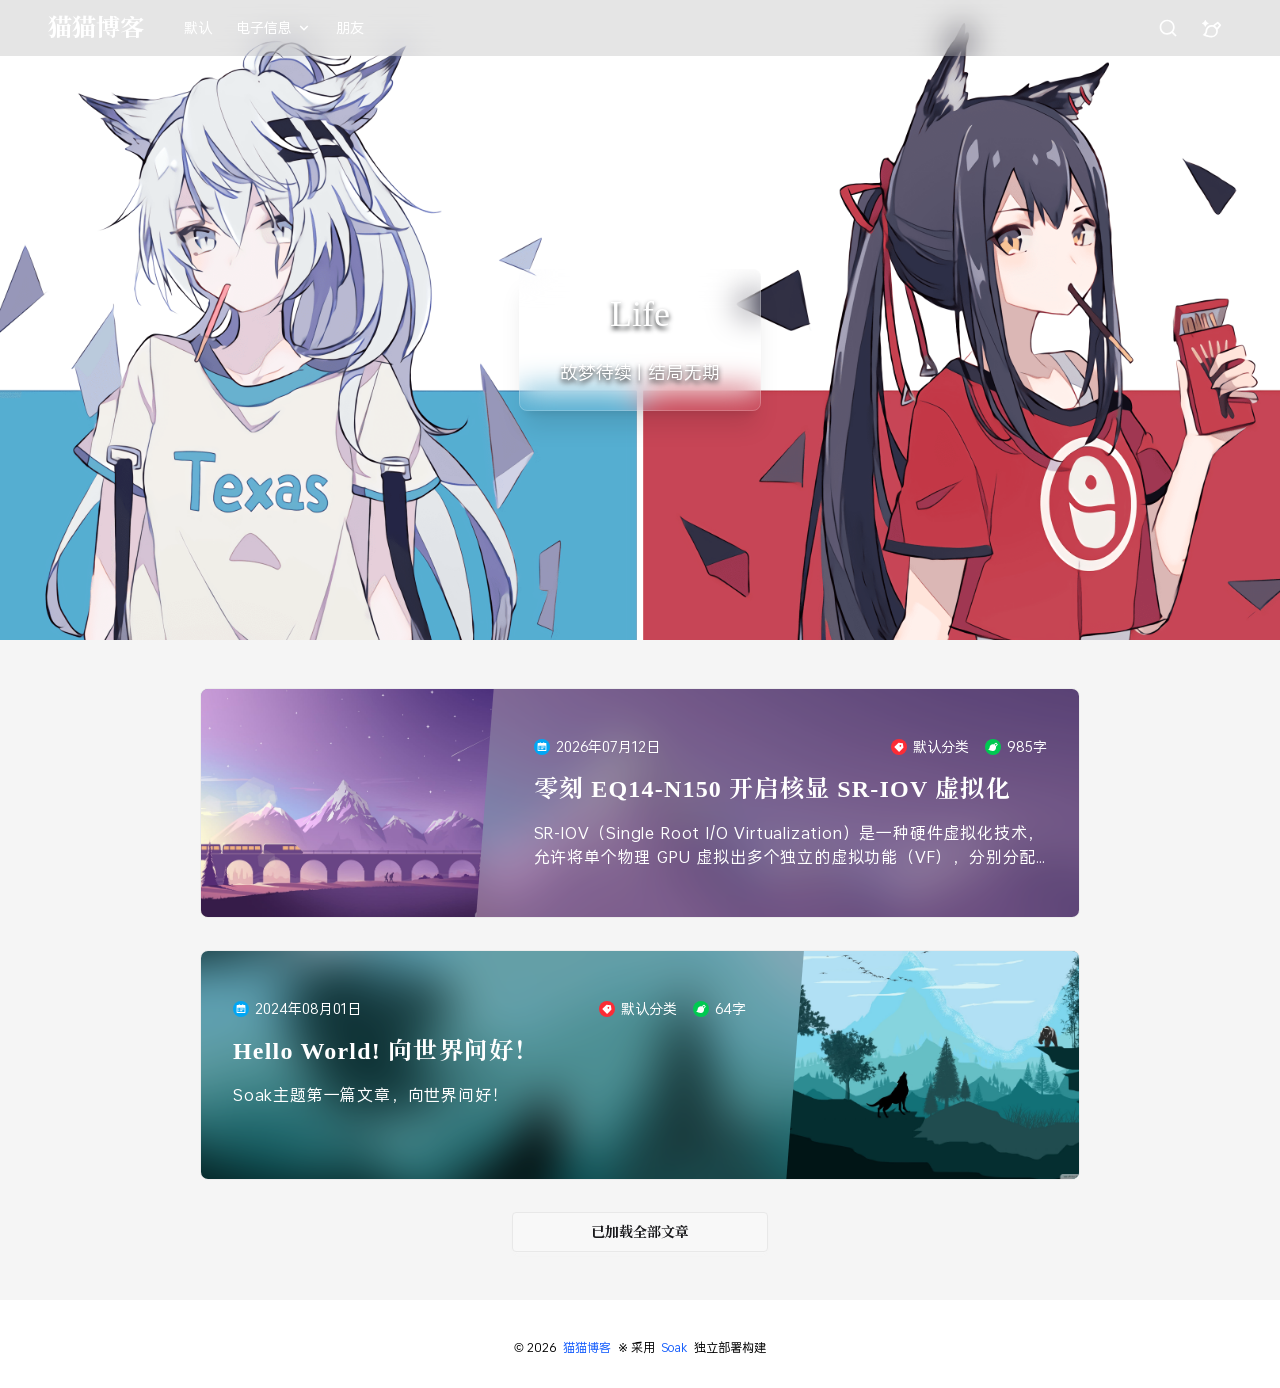
==== commit 4170f89e: "Deploy: 2026-07-13T12-12-30-668Z" ====
--- a/index.html
+++ b/index.html
@@ -1,10 +1,10 @@
-<!DOCTYPE html><html lang="zh-CN" class="overflow-y-scroll"> <head><meta charset="UTF-8"><title>猫猫博客 - 故梦待续 | 结局无期</title><meta name="description" content="故梦待续 | 结局无期"><meta name="author" content="Cat"><meta name="viewport" content="width=device-width, initial-scale=1, maximum-scale=1, user-scalable=no, shrink-to-fit=no"><meta name="generator" content="Astro v5.18.1"><script>
+<!DOCTYPE html><html lang="zh-CN" class="overflow-y-scroll"> <head><meta charset="UTF-8"><title>猫猫博客 - 故梦待续 | 结局无期</title><meta name="description" content="故梦待续 | 结局无期"><meta name="author" content="Cat"><meta name="viewport" content="width=device-width, initial-scale=1, shrink-to-fit=no"><meta name="generator" content="Astro v5.18.1"><script>
             const theme = localStorage.getItem("theme");
             document.documentElement.setAttribute(
                 "data-theme",
                 theme || "light",
             );
-        </script><link rel="icon" type="image/png" href="/favicon.ico"><link rel="apple-touch-icon-precomposed" href="/favicon.ico"><link href="/fonts/SourceHanSerifCN-Bold/font.css" rel="stylesheet"><link href="/fonts/OPlusSans3-Regular/font.css" rel="stylesheet"><link rel="stylesheet" href="/_astro/_page_.DlJQAdAU.css"></head> <body> <div class="bg-base-300/60"> <header data-have-img="true" id="navbar" data-hide-navbar-on-scroll="1" class="navbar justify-between bg-base-100 h-14 min-h-14 px-4 sm:px-6 lg:px-12 z-30 py-0 top-0 left-0 right-0 fixed" data-astro-transition-persist="astro-y6nrcfoz-1"> <div class="navbar-start w-auto"> <div class="drawer lg:hidden me-4 w-auto"> <input id="my-drawer" type="checkbox" class="drawer-toggle"> <div class="drawer-content"> <label for="my-drawer" class="btn btn-ghost btn-square drawer-button"> <svg width="1em" height="1em" class="size-5" data-icon="menu-line">   <symbol id="ai:local:menu-line" viewBox="0 0 24 24"><path fill="currentColor" d="M3 4h18v2H3zm0 7h18v2H3zm0 7h18v2H3z"/></symbol><use href="#ai:local:menu-line"></use>  </svg> </label> </div> <div class="drawer-side"> <label for="my-drawer" aria-label="close sidebar" class="drawer-overlay"></label> <div class="menu bg-base-100 text-base-content min-h-full w-4/5 p-4"> <div class="mb-4 rounded-box overflow-hidden bg-cover bg-center object-cover" style="height:10rem;background-image:url(/images/bg.jpg)"></div> <div class="mb-4 p-4 rounded-box flex items-center"> <img src="/images/avatar.svg" alt="头像" class="size-12"> <div class="ms-4"> <h1 class="text-lg font-bold font-serif">Cat</h1> <p class="mt-1 line-clamp-2">故梦待续 | 结局无期</p> </div> </div> <ul> <li> <a href="/category/default">默认分类</a> </li><li>  <details open> <summary>电子信息</summary> <ul> <li> <a href="/category/computer">计算机</a> </li> </ul> </details>  </li><li> <a href="/friends">朋友圈</a> </li> </ul> </div> </div> </div> <a class="block" href="/"> <span class="logo-text font-serif text-2xl font-bold whitespace-nowrap inline-flex"> 猫猫博客 </span> </a> <div class="navbar-center ms-10 hidden lg:flex"> <nav class="hidden md:block h-14"> <div class="flex items-center gap-6 text-sm leading-14"> <a href="/category/default" class="hover:text-blue-500"> 默认 </a><div class="group/one"> <div class="relative"> <button class="flex items-center gap-x-1"> <span>电子信息</span> <svg width="1em" height="1em" class="size-4 flex-none transition-all group-hover/one:rotate-180" data-icon="arrow-down-s-line">   <symbol id="ai:local:arrow-down-s-line" viewBox="0 0 24 24"><path fill="currentColor" d="m12 13.171 4.95-4.95 1.414 1.415L12 16 5.636 9.636 7.05 8.222z"/></symbol><use href="#ai:local:arrow-down-s-line"></use>  </svg> </button> <div class="pt-1 absolute -left-2 opacity-0 invisible scale-90 transition duration-200 origin-top-left group-hover/one:opacity-100 group-hover/one:visible group-hover/one:scale-100"> <div data-nav-item class="bg-base-100 border-base-300 border min-w-40 shadow-lg rounded-box leading-normal"> <a href="/category/computer" class="group/text transition hover:bg-base-content/10 flex items-center gap-2 w-full px-4 py-2.5 text-left first-of-type:rounded-t-box last-of-type:rounded-b-box"> <span class="transition group-hover/text:translate-x-2"> 📊计算机 </span> </a> </div> </div> </div> </div><a href="/friends" class="hover:text-blue-500"> 朋友 </a> </div> </nav> </div> </div> <div class="navbar-end gap-x-1 leading-14 w-auto"> <style>astro-island,astro-slot,astro-static-slot{display:contents}</style><script>(()=>{var l=(n,t)=>{let i=async()=>{await(await n())()},e=typeof t.value=="object"?t.value:void 0,s={timeout:e==null?void 0:e.timeout};"requestIdleCallback"in window?window.requestIdleCallback(i,s):setTimeout(i,s.timeout||200)};(self.Astro||(self.Astro={})).idle=l;window.dispatchEvent(new Event("astro:idle"));})();</script><script>(()=>{var A=Object.defineProperty;var g=(i,o,a)=>o in i?A(i,o,{enumerable:!0,configurable:!0,writable:!0,value:a}):i[o]=a;var d=(i,o,a)=>g(i,typeof o!="symbol"?o+"":o,a);{let i={0:t=>m(t),1:t=>a(t),2:t=>new RegExp(t),3:t=>new Date(t),4:t=>new Map(a(t)),5:t=>new Set(a(t)),6:t=>BigInt(t),7:t=>new URL(t),8:t=>new Uint8Array(t),9:t=>new Uint16Array(t),10:t=>new Uint32Array(t),11:t=>1/0*t},o=t=>{let[l,e]=t;return l in i?i[l](e):void 0},a=t=>t.map(o),m=t=>typeof t!="object"||t===null?t:Object.fromEntries(Object.entries(t).map(([l,e])=>[l,o(e)]));class y extends HTMLElement{constructor(){super(...arguments);d(this,"Component");d(this,"hydrator");d(this,"hydrate",async()=>{var b;if(!this.hydrator||!this.isConnected)return;let e=(b=this.parentElement)==null?void 0:b.closest("astro-island[ssr]");if(e){e.addEventListener("astro:hydrate",this.hydrate,{once:!0});return}let c=this.querySelectorAll("astro-slot"),n={},h=this.querySelectorAll("template[data-astro-template]");for(let r of h){let s=r.closest(this.tagName);s!=null&&s.isSameNode(this)&&(n[r.getAttribute("data-astro-template")||"default"]=r.innerHTML,r.remove())}for(let r of c){let s=r.closest(this.tagName);s!=null&&s.isSameNode(this)&&(n[r.getAttribute("name")||"default"]=r.innerHTML)}let p;try{p=this.hasAttribute("props")?m(JSON.parse(this.getAttribute("props"))):{}}catch(r){let s=this.getAttribute("component-url")||"<unknown>",v=this.getAttribute("component-export");throw v&&(s+=` (export ${v})`),console.error(`[hydrate] Error parsing props for component ${s}`,this.getAttribute("props"),r),r}let u;await this.hydrator(this)(this.Component,p,n,{client:this.getAttribute("client")}),this.removeAttribute("ssr"),this.dispatchEvent(new CustomEvent("astro:hydrate"))});d(this,"unmount",()=>{this.isConnected||this.dispatchEvent(new CustomEvent("astro:unmount"))})}disconnectedCallback(){document.removeEventListener("astro:after-swap",this.unmount),document.addEventListener("astro:after-swap",this.unmount,{once:!0})}connectedCallback(){if(!this.hasAttribute("await-children")||document.readyState==="interactive"||document.readyState==="complete")this.childrenConnectedCallback();else{let e=()=>{document.removeEventListener("DOMContentLoaded",e),c.disconnect(),this.childrenConnectedCallback()},c=new MutationObserver(()=>{var n;((n=this.lastChild)==null?void 0:n.nodeType)===Node.COMMENT_NODE&&this.lastChild.nodeValue==="astro:end"&&(this.lastChild.remove(),e())});c.observe(this,{childList:!0}),document.addEventListener("DOMContentLoaded",e)}}async childrenConnectedCallback(){let e=this.getAttribute("before-hydration-url");e&&await import(e),this.start()}async start(){let e=JSON.parse(this.getAttribute("opts")),c=this.getAttribute("client");if(Astro[c]===void 0){window.addEventListener(`astro:${c}`,()=>this.start(),{once:!0});return}try{await Astro[c](async()=>{let n=this.getAttribute("renderer-url"),[h,{default:p}]=await Promise.all([import(this.getAttribute("component-url")),n?import(n):()=>()=>{}]),u=this.getAttribute("component-export")||"default";if(!u.includes("."))this.Component=h[u];else{this.Component=h;for(let f of u.split("."))this.Component=this.Component[f]}return this.hydrator=p,this.hydrate},e,this)}catch(n){console.error(`[astro-island] Error hydrating ${this.getAttribute("component-url")}`,n)}}attributeChangedCallback(){this.hydrate()}}d(y,"observedAttributes",["props"]),customElements.get("astro-island")||customElements.define("astro-island",y)}})();</script><script>window._$HY||(e=>{let t=e=>e&&e.hasAttribute&&(e.hasAttribute("data-hk")?e:t(e.host&&e.host.nodeType?e.host:e.parentNode));["click", "input"].forEach((o=>document.addEventListener(o,(o=>{if(!e.events)return;let s=t(o.composedPath&&o.composedPath()[0]||o.target);s&&!e.completed.has(s)&&e.events.push([s,o])}))))})(_$HY={events:[],completed:new WeakSet,r:{},fe(){}});</script><!--xs--><astro-island uid="ZQ5oSy" data-solid-render-id="s2" component-url="/_astro/Search.DwnE-XFW.js" component-export="default" renderer-url="/_astro/client.WtngwqKk.js" props="{}" ssr client="idle" opts="{&quot;name&quot;:&quot;Search&quot;,&quot;value&quot;:true}" await-children><button data-hk="s20000" class="btn btn-square btn-ghost"><svg class="size-5" xmlns="http://www.w3.org/2000/svg" viewBox="0 0 24 24" fill="currentColor"><path d="M18.031 16.6168L22.3137 20.8995L20.8995 22.3137L16.6168 18.031C15.0769 19.263 13.124 20 11 20C6.032 20 2 15.968 2 11C2 6.032 6.032 2 11 2C15.968 2 20 6.032 20 11C20 13.124 19.263 15.0769 18.031 16.6168ZM16.0247 15.8748C17.2475 14.6146 18 12.8956 18 11C18 7.1325 14.8675 4 11 4C7.1325 4 4 7.1325 4 11C4 14.8675 7.1325 18 11 18C12.8956 18 14.6146 17.2475 15.8748 16.0247L16.0247 15.8748Z"></path></svg></button><!--astro:end--></astro-island> <div class="dropdown dropdown-end"> <div tabindex="0" role="button" class="btn btn-ghost btn-square"> <svg width="1em" height="1em" class="size-5" data-icon="brush-ai-line">   <symbol id="ai:local:brush-ai-line" viewBox="0 0 24 24"><path fill="currentColor" d="m4.713 7.128-.246.566a.506.506 0 0 1-.934 0l-.246-.566a4.36 4.36 0 0 0-2.22-2.25l-.759-.339a.53.53 0 0 1 0-.963l.717-.319A4.37 4.37 0 0 0 3.276.931L3.53.32a.506.506 0 0 1 .942 0l.253.61a4.37 4.37 0 0 0 2.25 2.327l.718.32a.53.53 0 0 1 0 .962l-.76.338a4.36 4.36 0 0 0-2.219 2.251m10.601 2.405.143.142a5.5 5.5 0 0 1 1.356 5.245 5.505 5.505 0 0 1-5.311 4.078c-2.036 0-4.714-.625-6.973-1.514 1.205-1.414 1.645-2.809 1.8-4.679.037-.451.06-.63.103-.79.793-2.962 3.585-4.61 6.492-3.831.93.25 1.742.724 2.39 1.349m2.914-7.162-4.94 3.842c-3.946-.974-7.73 1.333-8.788 5.284-.102.38-.134.765-.167 1.169-.115 1.394-.247 3.005-3.333 5.33 2.5 1.5 7 3.002 10.502 3.002a7.505 7.505 0 0 0 7.283-9.291l3.84-4.938a1 1 0 0 0-.082-1.321L19.55 2.454a1 1 0 0 0-1.321-.083m-1.333 5.914a8 8 0 0 0-.194-.194l-1.124-1.124 3.182-2.475 1.746 1.746L18.03 9.42z"/></symbol><use href="#ai:local:brush-ai-line"></use>  </svg> </div> <ul tabindex="0" class="dropdown-content menu bg-base-100 rounded-box z-1 p-2 shadow-sm space-y-2"> <li> <button class="btn flex items-center gap-x-1" data-set-theme="light"> <div data-theme="light" class="bg-base-100 grid shrink-0 grid-cols-2 gap-0.5 rounded-box p-1 shadow-sm"> <div class="bg-base-content size-1.5 rounded-full"></div> <div class="bg-primary size-1.5 rounded-full"></div> <div class="bg-secondary size-1.5 rounded-full"></div> <div class="bg-accent size-1.5 rounded-full"></div> </div> <div class="w-30 truncate">浅色模式</div> </button> </li><li> <button class="btn flex items-center gap-x-1" data-set-theme="dark"> <div data-theme="dark" class="bg-base-100 grid shrink-0 grid-cols-2 gap-0.5 rounded-box p-1 shadow-sm"> <div class="bg-base-content size-1.5 rounded-full"></div> <div class="bg-primary size-1.5 rounded-full"></div> <div class="bg-secondary size-1.5 rounded-full"></div> <div class="bg-accent size-1.5 rounded-full"></div> </div> <div class="w-30 truncate">暗黑模式</div> </button> </li> </ul> </div> </div> </header> <script>
+        </script><link rel="icon" type="image/png" href="/favicon.ico"><link rel="apple-touch-icon-precomposed" href="/favicon.ico"><link href="/fonts/SourceHanSerifCN-Bold/font.css" rel="stylesheet"><link href="/fonts/OPlusSans3-Regular/font.css" rel="stylesheet"><link rel="stylesheet" href="/_astro/_page_.lOJvuDXO.css"></head> <body> <div class="bg-base-300/60"> <header data-have-img="true" id="navbar" data-hide-navbar-on-scroll="1" class="navbar justify-between bg-base-100 h-14 min-h-14 px-4 sm:px-6 lg:px-12 z-30 py-0 top-0 left-0 right-0 fixed" data-astro-transition-persist="astro-y6nrcfoz-1"> <div class="navbar-start w-auto"> <div class="drawer lg:hidden me-4 w-auto"> <input id="my-drawer" type="checkbox" class="drawer-toggle"> <div class="drawer-content"> <label for="my-drawer" class="btn btn-ghost btn-square drawer-button"> <svg width="1em" height="1em" class="size-5" data-icon="menu-line">   <symbol id="ai:local:menu-line" viewBox="0 0 24 24"><path fill="currentColor" d="M3 4h18v2H3zm0 7h18v2H3zm0 7h18v2H3z"/></symbol><use href="#ai:local:menu-line"></use>  </svg> </label> </div> <div class="drawer-side"> <label for="my-drawer" aria-label="close sidebar" class="drawer-overlay"></label> <div class="menu bg-base-100 text-base-content min-h-full w-4/5 p-4"> <div class="mb-4 rounded-box overflow-hidden bg-cover bg-center object-cover" style="height:10rem;background-image:url(/images/bg.jpg)"></div> <div class="mb-4 p-4 rounded-box flex items-center"> <img src="/images/avatar.svg" alt="头像" class="size-12"> <div class="ms-4"> <h1 class="text-lg font-bold font-serif">Cat</h1> <p class="mt-1 line-clamp-2">故梦待续 | 结局无期</p> </div> </div> <ul> <li> <a href="/category/default">默认分类</a> </li><li>  <details open> <summary>电子信息</summary> <ul> <li> <a href="/category/computer">计算机</a> </li> </ul> </details>  </li><li> <a href="/friends">朋友圈</a> </li> </ul> </div> </div> </div> <a class="block" href="/"> <span class="logo-text font-serif text-2xl font-bold whitespace-nowrap inline-flex"> 猫猫博客 </span> </a> <div class="navbar-center ms-10 hidden lg:flex"> <nav class="hidden md:block h-14"> <div class="flex items-center gap-6 text-sm leading-14"> <a href="/category/default" class="hover:text-blue-500"> 默认 </a><div class="group/one"> <div class="relative"> <button class="flex items-center gap-x-1"> <span>电子信息</span> <svg width="1em" height="1em" class="size-4 flex-none transition-all group-hover/one:rotate-180" data-icon="arrow-down-s-line">   <symbol id="ai:local:arrow-down-s-line" viewBox="0 0 24 24"><path fill="currentColor" d="m12 13.171 4.95-4.95 1.414 1.415L12 16 5.636 9.636 7.05 8.222z"/></symbol><use href="#ai:local:arrow-down-s-line"></use>  </svg> </button> <div class="pt-1 absolute -left-2 opacity-0 invisible scale-90 transition duration-200 origin-top-left group-hover/one:opacity-100 group-hover/one:visible group-hover/one:scale-100"> <div data-nav-item class="bg-base-100 border-base-300 border min-w-40 shadow-lg rounded-box leading-normal"> <a href="/category/computer" class="group/text transition hover:bg-base-content/10 flex items-center gap-2 w-full px-4 py-2.5 text-left first-of-type:rounded-t-box last-of-type:rounded-b-box"> <span class="transition group-hover/text:translate-x-2"> 📊计算机 </span> </a> </div> </div> </div> </div><a href="/friends" class="hover:text-blue-500"> 朋友 </a> </div> </nav> </div> </div> <div class="navbar-end gap-x-1 leading-14 w-auto"> <style>astro-island,astro-slot,astro-static-slot{display:contents}</style><script>(()=>{var l=(n,t)=>{let i=async()=>{await(await n())()},e=typeof t.value=="object"?t.value:void 0,s={timeout:e==null?void 0:e.timeout};"requestIdleCallback"in window?window.requestIdleCallback(i,s):setTimeout(i,s.timeout||200)};(self.Astro||(self.Astro={})).idle=l;window.dispatchEvent(new Event("astro:idle"));})();</script><script>(()=>{var A=Object.defineProperty;var g=(i,o,a)=>o in i?A(i,o,{enumerable:!0,configurable:!0,writable:!0,value:a}):i[o]=a;var d=(i,o,a)=>g(i,typeof o!="symbol"?o+"":o,a);{let i={0:t=>m(t),1:t=>a(t),2:t=>new RegExp(t),3:t=>new Date(t),4:t=>new Map(a(t)),5:t=>new Set(a(t)),6:t=>BigInt(t),7:t=>new URL(t),8:t=>new Uint8Array(t),9:t=>new Uint16Array(t),10:t=>new Uint32Array(t),11:t=>1/0*t},o=t=>{let[l,e]=t;return l in i?i[l](e):void 0},a=t=>t.map(o),m=t=>typeof t!="object"||t===null?t:Object.fromEntries(Object.entries(t).map(([l,e])=>[l,o(e)]));class y extends HTMLElement{constructor(){super(...arguments);d(this,"Component");d(this,"hydrator");d(this,"hydrate",async()=>{var b;if(!this.hydrator||!this.isConnected)return;let e=(b=this.parentElement)==null?void 0:b.closest("astro-island[ssr]");if(e){e.addEventListener("astro:hydrate",this.hydrate,{once:!0});return}let c=this.querySelectorAll("astro-slot"),n={},h=this.querySelectorAll("template[data-astro-template]");for(let r of h){let s=r.closest(this.tagName);s!=null&&s.isSameNode(this)&&(n[r.getAttribute("data-astro-template")||"default"]=r.innerHTML,r.remove())}for(let r of c){let s=r.closest(this.tagName);s!=null&&s.isSameNode(this)&&(n[r.getAttribute("name")||"default"]=r.innerHTML)}let p;try{p=this.hasAttribute("props")?m(JSON.parse(this.getAttribute("props"))):{}}catch(r){let s=this.getAttribute("component-url")||"<unknown>",v=this.getAttribute("component-export");throw v&&(s+=` (export ${v})`),console.error(`[hydrate] Error parsing props for component ${s}`,this.getAttribute("props"),r),r}let u;await this.hydrator(this)(this.Component,p,n,{client:this.getAttribute("client")}),this.removeAttribute("ssr"),this.dispatchEvent(new CustomEvent("astro:hydrate"))});d(this,"unmount",()=>{this.isConnected||this.dispatchEvent(new CustomEvent("astro:unmount"))})}disconnectedCallback(){document.removeEventListener("astro:after-swap",this.unmount),document.addEventListener("astro:after-swap",this.unmount,{once:!0})}connectedCallback(){if(!this.hasAttribute("await-children")||document.readyState==="interactive"||document.readyState==="complete")this.childrenConnectedCallback();else{let e=()=>{document.removeEventListener("DOMContentLoaded",e),c.disconnect(),this.childrenConnectedCallback()},c=new MutationObserver(()=>{var n;((n=this.lastChild)==null?void 0:n.nodeType)===Node.COMMENT_NODE&&this.lastChild.nodeValue==="astro:end"&&(this.lastChild.remove(),e())});c.observe(this,{childList:!0}),document.addEventListener("DOMContentLoaded",e)}}async childrenConnectedCallback(){let e=this.getAttribute("before-hydration-url");e&&await import(e),this.start()}async start(){let e=JSON.parse(this.getAttribute("opts")),c=this.getAttribute("client");if(Astro[c]===void 0){window.addEventListener(`astro:${c}`,()=>this.start(),{once:!0});return}try{await Astro[c](async()=>{let n=this.getAttribute("renderer-url"),[h,{default:p}]=await Promise.all([import(this.getAttribute("component-url")),n?import(n):()=>()=>{}]),u=this.getAttribute("component-export")||"default";if(!u.includes("."))this.Component=h[u];else{this.Component=h;for(let f of u.split("."))this.Component=this.Component[f]}return this.hydrator=p,this.hydrate},e,this)}catch(n){console.error(`[astro-island] Error hydrating ${this.getAttribute("component-url")}`,n)}}attributeChangedCallback(){this.hydrate()}}d(y,"observedAttributes",["props"]),customElements.get("astro-island")||customElements.define("astro-island",y)}})();</script><script>window._$HY||(e=>{let t=e=>e&&e.hasAttribute&&(e.hasAttribute("data-hk")?e:t(e.host&&e.host.nodeType?e.host:e.parentNode));["click", "input"].forEach((o=>document.addEventListener(o,(o=>{if(!e.events)return;let s=t(o.composedPath&&o.composedPath()[0]||o.target);s&&!e.completed.has(s)&&e.events.push([s,o])}))))})(_$HY={events:[],completed:new WeakSet,r:{},fe(){}});</script><!--xs--><astro-island uid="7tEhU" data-solid-render-id="s2" component-url="/_astro/Search.Q9Pj1M9y.js" component-export="default" renderer-url="/_astro/client.WtngwqKk.js" props="{}" ssr client="idle" opts="{&quot;name&quot;:&quot;Search&quot;,&quot;value&quot;:true}" await-children><button data-hk="s20000" type="button" aria-label="打开全站搜索" class="btn btn-square btn-ghost"><svg class="size-5" xmlns="http://www.w3.org/2000/svg" viewBox="0 0 24 24" fill="currentColor"><path d="M18.031 16.6168L22.3137 20.8995L20.8995 22.3137L16.6168 18.031C15.0769 19.263 13.124 20 11 20C6.032 20 2 15.968 2 11C2 6.032 6.032 2 11 2C15.968 2 20 6.032 20 11C20 13.124 19.263 15.0769 18.031 16.6168ZM16.0247 15.8748C17.2475 14.6146 18 12.8956 18 11C18 7.1325 14.8675 4 11 4C7.1325 4 4 7.1325 4 11C4 14.8675 7.1325 18 11 18C12.8956 18 14.6146 17.2475 15.8748 16.0247L16.0247 15.8748Z"></path></svg></button><!--astro:end--></astro-island> <div class="dropdown dropdown-end"> <button type="button" tabindex="0" aria-label="切换配色主题" class="btn btn-ghost btn-square"> <svg width="1em" height="1em" class="size-5" data-icon="brush-ai-line">   <symbol id="ai:local:brush-ai-line" viewBox="0 0 24 24"><path fill="currentColor" d="m4.713 7.128-.246.566a.506.506 0 0 1-.934 0l-.246-.566a4.36 4.36 0 0 0-2.22-2.25l-.759-.339a.53.53 0 0 1 0-.963l.717-.319A4.37 4.37 0 0 0 3.276.931L3.53.32a.506.506 0 0 1 .942 0l.253.61a4.37 4.37 0 0 0 2.25 2.327l.718.32a.53.53 0 0 1 0 .962l-.76.338a4.36 4.36 0 0 0-2.219 2.251m10.601 2.405.143.142a5.5 5.5 0 0 1 1.356 5.245 5.505 5.505 0 0 1-5.311 4.078c-2.036 0-4.714-.625-6.973-1.514 1.205-1.414 1.645-2.809 1.8-4.679.037-.451.06-.63.103-.79.793-2.962 3.585-4.61 6.492-3.831.93.25 1.742.724 2.39 1.349m2.914-7.162-4.94 3.842c-3.946-.974-7.73 1.333-8.788 5.284-.102.38-.134.765-.167 1.169-.115 1.394-.247 3.005-3.333 5.33 2.5 1.5 7 3.002 10.502 3.002a7.505 7.505 0 0 0 7.283-9.291l3.84-4.938a1 1 0 0 0-.082-1.321L19.55 2.454a1 1 0 0 0-1.321-.083m-1.333 5.914a8 8 0 0 0-.194-.194l-1.124-1.124 3.182-2.475 1.746 1.746L18.03 9.42z"/></symbol><use href="#ai:local:brush-ai-line"></use>  </svg> </button> <ul tabindex="0" class="dropdown-content menu bg-base-100 rounded-box z-1 p-2 shadow-sm space-y-2"> <li> <button class="btn flex items-center gap-x-1" data-set-theme="light"> <div data-theme="light" class="bg-base-100 grid shrink-0 grid-cols-2 gap-0.5 rounded-box p-1 shadow-sm"> <div class="bg-base-content size-1.5 rounded-full"></div> <div class="bg-primary size-1.5 rounded-full"></div> <div class="bg-secondary size-1.5 rounded-full"></div> <div class="bg-accent size-1.5 rounded-full"></div> </div> <div class="w-30 truncate">浅色模式</div> </button> </li><li> <button class="btn flex items-center gap-x-1" data-set-theme="dark"> <div data-theme="dark" class="bg-base-100 grid shrink-0 grid-cols-2 gap-0.5 rounded-box p-1 shadow-sm"> <div class="bg-base-content size-1.5 rounded-full"></div> <div class="bg-primary size-1.5 rounded-full"></div> <div class="bg-secondary size-1.5 rounded-full"></div> <div class="bg-accent size-1.5 rounded-full"></div> </div> <div class="w-30 truncate">暗黑模式</div> </button> </li> </ul> </div> </div> </header> <script>
     (function () {
         let lastScrollY = window.scrollY;
         let isTop = true;
@@ -55,16 +55,20 @@
         });
     })();
 </script> <div data-hero-box style="height:40rem;background-image:url(/images/covers/Cuteen.png)" class="hero bg-gray-300 mb-4 flex bg-center relative text-2xl leading-8 flex-col justify-center items-center object-cover bg-cover"> <div data-hero-box-content class="max-w-screen-md z-10 text-center mt-10 px-10 py-6 backdrop-blur-lg rounded-lg text-white border border-base-100/20 shadow-xl"> <div class="font-serif sm:text-4xl text-2xl">Life</div> <div class="mt-3 text-sm sm:mt-6 sm:text-lg"> <span>故梦待续 | 结局无期</span> </div> </div> </div> <main id="pjax-container" class="pb-12 sm:pt-8 pt-4">  <div class="flex w-full gap-4 justify-center px-2 sm:px-6">  <div class="w-full flex-col flex items-center gap-8"> <div data-article-list class="w-full flex items-center flex-col gap-4 sm:gap-8"><a href="/posts/N150 开启核显 SR-IOV 虚拟化" class="card card-border bg-base-100 w-full lg:w-220 outline-base-content/5 hover:outline-base-content/8 hover:shadow-lg
-    transition duration-300 outline -outline-offset-1 cursor-pointer overflow-hidden group"> <div class="card-body p-0 relative flex-row"> <figure class="object-cover absolute bg-center bg-cover w-full brightness-50 md:blur-lg md:brightness-75 md:scale-150 inset-0" style="background-image: url(/images/covers/img-4.jpg);"></figure> <div style="clip-path: polygon(0 0,100% 0,94% 100%,0 100%)" class="md:block hidden z-10 w-4/12 overflow-hidden flex-shrink-0"> <img class="aspect-[16/9] object-cover bg-center bg-cover w-full h-full group-hover:scale-105 group-hover:rotate-1" src="/images/covers/img-4.jpg" style="transition: all .3s cubic-bezier(0,0,.2,1);" alt="零刻 EQ14-N150 开启核显 SR-IOV 虚拟化"> </div> <div class="z-10 text-white px-4 py-6 md:px-8 md:py-12 w-full"> <div class="flex justify-between items-center"> <div class="flex items-center justify-between w-full gap-x-4 gap-y-2 text-white"> <div class="flex items-center sm:text-sm text-xs"> <div class="size-4 flex items-center justify-center mr-1.5 rounded-full bg-sky-500"> <div class="transform scale-75"> <svg width="1em" height="1em" data-icon="time">   <symbol id="ai:local:time" viewBox="0 0 24 24"><path fill="currentColor" d="M17 3h4a1 1 0 0 1 1 1v16a1 1 0 0 1-1 1H3a1 1 0 0 1-1-1V4a1 1 0 0 1 1-1h4V1h2v2h6V1h2zM4 9v10h16V9zm2 2h2v2H6zm0 4h2v2H6zm4-4h8v2h-8zm0 4h5v2h-5z"/></symbol><use href="#ai:local:time"></use>  </svg> </div> </div> <span>2026年07月12日</span> </div> <div class="flex items-center gap-x-4"> <div class="flex items-center sm:text-sm text-xs"> <div class="size-4 flex items-center justify-center mr-1.5 rounded-full bg-red-500"> <div class="transform scale-75"> <svg width="1em" height="1em" data-icon="tag">   <symbol id="ai:local:tag" viewBox="0 0 24 24"><path fill="currentColor" d="m10.904 2.1 9.9 1.414 1.414 9.9-9.192 9.192a1 1 0 0 1-1.415 0l-9.9-9.9a1 1 0 0 1 0-1.413zm2.829 8.486a2 2 0 1 0 2.828-2.829 2 2 0 0 0-2.828 2.829"/></symbol><use href="#ai:local:tag"></use>  </svg> </div> </div> <span>默认分类</span> </div> <div class="items-center sm:text-sm text-xs hidden sm:flex"> <div class="size-4 flex items-center justify-center mr-1.5 rounded-full bg-green-500"> <div class="transform scale-75"> <svg width="1em" height="1em" data-icon="textCount">   <symbol id="ai:local:textCount" viewBox="0 0 24 24"><path fill="currentColor" d="m13.289 6.213 4.939-3.842a1 1 0 0 1 1.32.083l2.995 2.994a1 1 0 0 1 .082 1.32l-3.84 4.939a7.505 7.505 0 0 1-7.283 9.292C8 20.999 3.5 19.497 1 17.997c3.98-3 3.047-4.81 3.5-6.5 1.058-3.95 4.842-6.258 8.789-5.284M16.7 8.092q.098.095.194.193L18.03 9.42l2.475-3.182-1.746-1.746-3.182 2.475z"/></symbol><use href="#ai:local:textCount"></use>  </svg> </div> </div> <span>985字</span>  </div> </div> </div> </div> <h2 class="card-title tracking-wider font-serif line-clamp-2 sm:line-clamp-1 text-lg sm:text-2xl my-2 sm:my-4"> 零刻 EQ14-N150 开启核显 SR-IOV 虚拟化 </h2> <p class="leading-6 tracking-wider min-h-12 line-clamp-2 text-xs sm:text-base"> SR-IOV（Single Root I/O Virtualization）是一种硬件虚拟化技术，允许将单个物理 GPU 虚拟出多个独立的虚拟功能（VF），分别分配给不同的虚拟机使用。对于 Intel 11 代及以后的 CPU，Intel 全面转向了 SR-IOV 方案，性能损耗极低，最多可切分出 7 个虚拟功能。 设备：零刻 EQ14（此次验证设备） CP... </p> </div> </div> </a><a href="/posts/hello-world" class="card card-border bg-base-100 w-full lg:w-220 outline-base-content/5 hover:outline-base-content/8 hover:shadow-lg
-    transition duration-300 outline -outline-offset-1 cursor-pointer overflow-hidden group"> <div class="card-body p-0 relative flex-row flex-row-reverse"> <figure class="object-cover absolute bg-center bg-cover w-full brightness-50 md:blur-lg md:brightness-75 md:scale-150 inset-0" style="background-image: url(/images/covers/img-1.jpg);"></figure> <div style="clip-path: polygon(6% 0,100% 0,100% 100%,0 100%)" class="md:block hidden z-10 w-4/12 overflow-hidden flex-shrink-0"> <img class="aspect-[16/9] object-cover bg-center bg-cover w-full h-full group-hover:scale-105 group-hover:rotate-1" src="/images/covers/img-1.jpg" style="transition: all .3s cubic-bezier(0,0,.2,1);" alt="Hello World! 向世界问好！"> </div> <div class="z-10 text-white px-4 py-6 md:px-8 md:py-12 w-full"> <div class="flex justify-between items-center"> <div class="flex items-center justify-between w-full gap-x-4 gap-y-2 text-white"> <div class="flex items-center sm:text-sm text-xs"> <div class="size-4 flex items-center justify-center mr-1.5 rounded-full bg-sky-500"> <div class="transform scale-75"> <svg width="1em" height="1em" viewBox="0 0 24 24" data-icon="time">   <use href="#ai:local:time"></use>  </svg> </div> </div> <span>2024年08月01日</span> </div> <div class="flex items-center gap-x-4"> <div class="flex items-center sm:text-sm text-xs"> <div class="size-4 flex items-center justify-center mr-1.5 rounded-full bg-red-500"> <div class="transform scale-75"> <svg width="1em" height="1em" viewBox="0 0 24 24" data-icon="tag">   <use href="#ai:local:tag"></use>  </svg> </div> </div> <span>默认分类</span> </div> <div class="items-center sm:text-sm text-xs hidden sm:flex"> <div class="size-4 flex items-center justify-center mr-1.5 rounded-full bg-green-500"> <div class="transform scale-75"> <svg width="1em" height="1em" viewBox="0 0 24 24" data-icon="textCount">   <use href="#ai:local:textCount"></use>  </svg> </div> </div> <span>64字</span>  </div> </div> </div> </div> <h2 class="card-title tracking-wider font-serif line-clamp-2 sm:line-clamp-1 text-lg sm:text-2xl my-2 sm:my-4"> Hello World! 向世界问好！ </h2> <p class="leading-6 tracking-wider min-h-12 line-clamp-2 text-xs sm:text-base"> Soak主题第一篇文章，向世界问好！ </p> </div> </div> </a></div> <astro-island uid="1gVFtg" data-solid-render-id="s0" component-url="/_astro/LoadMore.B6ehuC4H.js" component-export="default" renderer-url="/_astro/client.WtngwqKk.js" props="{&quot;total&quot;:[0,2],&quot;size&quot;:[0,8],&quot;currentPage&quot;:[0,1],&quot;prev&quot;:[0],&quot;next&quot;:[0]}" ssr client="idle" opts="{&quot;name&quot;:&quot;LoadMoreBtn&quot;,&quot;value&quot;:true}" await-children><button data-hk="s000000" class="btn btn-wide font-serif">已加载全部文章</button><!--astro:end--></astro-island> </div>  </div>  </main> <footer id="footer" class="py-8 text-center space-y-2 bg-base-100"> <div class="flex items-center justify-center gap-2 flex-wrap">  </div> <p class="text-xs"> <span>©&nbsp;2026&nbsp;</span> <a class="no-underline text-blue-600" href="https://blog.loli.life/">猫猫博客</a> <span>&nbsp;※&nbsp;采用&nbsp;</span> <a class="no-underline text-blue-600" href="https://zwy.life/soak-theme" target="_blank">Soak</a> <span> &nbsp;独立部署构建</span> </p> </footer> </div> <div id="back-to-top" class="fixed right-6 bottom-6 w-10 h-10 btn btn-square opacity-100 invisible transition-all"> <div role="button" class="flex justify-center items-center w-full h-full"> <button onclick="window.scrollTo({ top: 0, behavior: 'smooth' });" class="cursor-pointer"> <svg width="1em" height="1em" class="size-6" data-icon="circle-arrow-up-s-line">   <symbol id="ai:local:circle-arrow-up-s-line" viewBox="0 0 1024 1024"><path fill="currentColor" d="M515.887 938.659a422.796 422.796 0 1 1 422.795-422.772 423.24 423.24 0 0 1-422.795 422.772m0-775.75a352.977 352.977 0 1 0 352.977 352.978 353.373 353.373 0 0 0-352.977-352.978"/><path fill="currentColor" d="M671.046 550.796a34.9 34.9 0 0 1-24.693-10.24L515.887 410.089l-130.49 130.467a34.91 34.91 0 0 1-49.362-49.362l155.16-155.16a34.91 34.91 0 0 1 49.36 0l155.16 155.16a34.91 34.91 0 0 1-24.67 59.602"/><path fill="currentColor" d="M515.887 705.932a34.91 34.91 0 0 1-34.91-34.91V360.728a34.91 34.91 0 0 1 69.819 0v310.296a34.91 34.91 0 0 1-34.91 34.909"/></symbol><use href="#ai:local:circle-arrow-up-s-line"></use>  </svg> </button> </div> </div> <script>(function(){const scriptUrl = "/pagefind/pagefind.js";
+    transition duration-300 outline -outline-offset-1 cursor-pointer overflow-hidden group"> <div class="card-body p-0 relative flex-row"> <figure class="object-cover absolute bg-center bg-cover w-full brightness-50 md:blur-lg md:brightness-75 md:scale-150 inset-0" style="background-image: url(/images/covers/img-2.jpg);"></figure> <div style="clip-path: polygon(0 0,100% 0,94% 100%,0 100%)" class="md:block hidden z-10 w-4/12 overflow-hidden flex-shrink-0"> <img class="aspect-[16/9] object-cover bg-center bg-cover w-full h-full group-hover:scale-105 group-hover:rotate-1" src="/images/covers/img-2.jpg" style="transition: all .3s cubic-bezier(0,0,.2,1);" alt="零刻 EQ14-N150 开启核显 SR-IOV 虚拟化"> </div> <div class="z-10 text-white px-4 py-6 md:px-8 md:py-12 w-full"> <div class="flex justify-between items-center"> <div class="flex items-center justify-between w-full gap-x-4 gap-y-2 text-white"> <div class="flex items-center sm:text-sm text-xs"> <div class="size-4 flex items-center justify-center mr-1.5 rounded-full bg-sky-500"> <div class="transform scale-75"> <svg width="1em" height="1em" data-icon="time">   <symbol id="ai:local:time" viewBox="0 0 24 24"><path fill="currentColor" d="M17 3h4a1 1 0 0 1 1 1v16a1 1 0 0 1-1 1H3a1 1 0 0 1-1-1V4a1 1 0 0 1 1-1h4V1h2v2h6V1h2zM4 9v10h16V9zm2 2h2v2H6zm0 4h2v2H6zm4-4h8v2h-8zm0 4h5v2h-5z"/></symbol><use href="#ai:local:time"></use>  </svg> </div> </div> <span>2026年07月12日</span> </div> <div class="flex items-center gap-x-4"> <div class="flex items-center sm:text-sm text-xs"> <div class="size-4 flex items-center justify-center mr-1.5 rounded-full bg-red-500"> <div class="transform scale-75"> <svg width="1em" height="1em" data-icon="tag">   <symbol id="ai:local:tag" viewBox="0 0 24 24"><path fill="currentColor" d="m10.904 2.1 9.9 1.414 1.414 9.9-9.192 9.192a1 1 0 0 1-1.415 0l-9.9-9.9a1 1 0 0 1 0-1.413zm2.829 8.486a2 2 0 1 0 2.828-2.829 2 2 0 0 0-2.828 2.829"/></symbol><use href="#ai:local:tag"></use>  </svg> </div> </div> <span>默认分类</span> </div> <div class="items-center sm:text-sm text-xs hidden sm:flex"> <div class="size-4 flex items-center justify-center mr-1.5 rounded-full bg-green-500"> <div class="transform scale-75"> <svg width="1em" height="1em" data-icon="textCount">   <symbol id="ai:local:textCount" viewBox="0 0 24 24"><path fill="currentColor" d="m13.289 6.213 4.939-3.842a1 1 0 0 1 1.32.083l2.995 2.994a1 1 0 0 1 .082 1.32l-3.84 4.939a7.505 7.505 0 0 1-7.283 9.292C8 20.999 3.5 19.497 1 17.997c3.98-3 3.047-4.81 3.5-6.5 1.058-3.95 4.842-6.258 8.789-5.284M16.7 8.092q.098.095.194.193L18.03 9.42l2.475-3.182-1.746-1.746-3.182 2.475z"/></symbol><use href="#ai:local:textCount"></use>  </svg> </div> </div> <span>985字</span>  </div> </div> </div> </div> <h2 class="card-title tracking-wider font-serif line-clamp-2 sm:line-clamp-1 text-lg sm:text-2xl my-2 sm:my-4"> 零刻 EQ14-N150 开启核显 SR-IOV 虚拟化 </h2> <p class="leading-6 tracking-wider min-h-12 line-clamp-2 text-xs sm:text-base"> SR-IOV（Single Root I/O Virtualization）是一种硬件虚拟化技术，允许将单个物理 GPU 虚拟出多个独立的虚拟功能（VF），分别分配给不同的虚拟机使用。对于 Intel 11 代及以后的 CPU，Intel 全面转向了 SR-IOV 方案，性能损耗极低，最多可切分出 7 个虚拟功能。 设备：零刻 EQ14（此次验证设备） CP... </p> </div> </div> </a><a href="/posts/hello-world" class="card card-border bg-base-100 w-full lg:w-220 outline-base-content/5 hover:outline-base-content/8 hover:shadow-lg
+    transition duration-300 outline -outline-offset-1 cursor-pointer overflow-hidden group"> <div class="card-body p-0 relative flex-row flex-row-reverse"> <figure class="object-cover absolute bg-center bg-cover w-full brightness-50 md:blur-lg md:brightness-75 md:scale-150 inset-0" style="background-image: url(/images/covers/img-6.jpg);"></figure> <div style="clip-path: polygon(6% 0,100% 0,100% 100%,0 100%)" class="md:block hidden z-10 w-4/12 overflow-hidden flex-shrink-0"> <img class="aspect-[16/9] object-cover bg-center bg-cover w-full h-full group-hover:scale-105 group-hover:rotate-1" src="/images/covers/img-6.jpg" style="transition: all .3s cubic-bezier(0,0,.2,1);" alt="Hello World! 向世界问好！"> </div> <div class="z-10 text-white px-4 py-6 md:px-8 md:py-12 w-full"> <div class="flex justify-between items-center"> <div class="flex items-center justify-between w-full gap-x-4 gap-y-2 text-white"> <div class="flex items-center sm:text-sm text-xs"> <div class="size-4 flex items-center justify-center mr-1.5 rounded-full bg-sky-500"> <div class="transform scale-75"> <svg width="1em" height="1em" viewBox="0 0 24 24" data-icon="time">   <use href="#ai:local:time"></use>  </svg> </div> </div> <span>2024年08月01日</span> </div> <div class="flex items-center gap-x-4"> <div class="flex items-center sm:text-sm text-xs"> <div class="size-4 flex items-center justify-center mr-1.5 rounded-full bg-red-500"> <div class="transform scale-75"> <svg width="1em" height="1em" viewBox="0 0 24 24" data-icon="tag">   <use href="#ai:local:tag"></use>  </svg> </div> </div> <span>默认分类</span> </div> <div class="items-center sm:text-sm text-xs hidden sm:flex"> <div class="size-4 flex items-center justify-center mr-1.5 rounded-full bg-green-500"> <div class="transform scale-75"> <svg width="1em" height="1em" viewBox="0 0 24 24" data-icon="textCount">   <use href="#ai:local:textCount"></use>  </svg> </div> </div> <span>64字</span>  </div> </div> </div> </div> <h2 class="card-title tracking-wider font-serif line-clamp-2 sm:line-clamp-1 text-lg sm:text-2xl my-2 sm:my-4"> Hello World! 向世界问好！ </h2> <p class="leading-6 tracking-wider min-h-12 line-clamp-2 text-xs sm:text-base"> Soak主题第一篇文章，向世界问好！ </p> </div> </div> </a></div> <astro-island uid="1gVFtg" data-solid-render-id="s0" component-url="/_astro/LoadMore.Bh-9jMjU.js" component-export="default" renderer-url="/_astro/client.WtngwqKk.js" props="{&quot;total&quot;:[0,2],&quot;size&quot;:[0,8],&quot;currentPage&quot;:[0,1],&quot;prev&quot;:[0],&quot;next&quot;:[0]}" ssr client="idle" opts="{&quot;name&quot;:&quot;LoadMoreBtn&quot;,&quot;value&quot;:true}" await-children><button data-hk="s000000" class="btn btn-wide font-serif">已加载全部文章</button><!--astro:end--></astro-island> </div>  </div>  </main> <footer id="footer" class="py-8 text-center space-y-2 bg-base-100"> <div class="flex items-center justify-center gap-2 flex-wrap">  </div> <p class="text-xs"> <span>©&nbsp;2026&nbsp;</span> <a class="no-underline text-blue-600" href="https://blog.loli.life/">猫猫博客</a> <span>&nbsp;※&nbsp;采用&nbsp;</span> <a class="no-underline text-blue-600" href="https://zwy.life/soak-theme" target="_blank">Soak</a> <span> &nbsp;独立部署构建</span> </p> </footer> </div> <button id="back-to-top" type="button" aria-label="返回页面顶部" onclick="window.scrollTo({ top: 0, behavior: 'smooth' });" class="fixed right-6 bottom-6 w-10 h-10 btn btn-square opacity-0 invisible transition-all"> <svg width="1em" height="1em" class="size-6" data-icon="circle-arrow-up-s-line">   <symbol id="ai:local:circle-arrow-up-s-line" viewBox="0 0 1024 1024"><path fill="currentColor" d="M515.887 938.659a422.796 422.796 0 1 1 422.795-422.772 423.24 423.24 0 0 1-422.795 422.772m0-775.75a352.977 352.977 0 1 0 352.977 352.978 353.373 353.373 0 0 0-352.977-352.978"/><path fill="currentColor" d="M671.046 550.796a34.9 34.9 0 0 1-24.693-10.24L515.887 410.089l-130.49 130.467a34.91 34.91 0 0 1-49.362-49.362l155.16-155.16a34.91 34.91 0 0 1 49.36 0l155.16 155.16a34.91 34.91 0 0 1-24.67 59.602"/><path fill="currentColor" d="M515.887 705.932a34.91 34.91 0 0 1-34.91-34.91V360.728a34.91 34.91 0 0 1 69.819 0v310.296a34.91 34.91 0 0 1-34.91 34.909"/></symbol><use href="#ai:local:circle-arrow-up-s-line"></use>  </svg> </button> <script>(function(){const scriptUrl = "/pagefind/pagefind.js";
 
     (async function findInit() {
-        const pageFind = await import(scriptUrl);
-        await pageFind.options({
-            excerptLength: 20,
-        });
-        pageFind.init();
-        window.pagefind = pageFind;
-        pageFind.search(""); // speed up the first search
+        try {
+            const pageFind = await import(scriptUrl);
+            await pageFind.options({
+                excerptLength: 20,
+            });
+            pageFind.init();
+            window.pagefind = pageFind;
+            await pageFind.search(""); // speed up the first search
+        } catch (error) {
+            console.warn("Pagefind 搜索索引加载失败", error);
+        }
     })();
-})();</script> <script>(()=>{var a=(s,i,o)=>{let r=async()=>{await(await s())()},t=typeof i.value=="object"?i.value:void 0,c={rootMargin:t==null?void 0:t.rootMargin},n=new IntersectionObserver(e=>{for(let l of e)if(l.isIntersecting){n.disconnect(),r();break}},c);for(let e of o.children)n.observe(e)};(self.Astro||(self.Astro={})).visible=a;window.dispatchEvent(new Event("astro:visible"));})();</script><astro-island uid="Z2qfbsF" data-solid-render-id="s1" component-url="/_astro/_astro-entry_solid-toast.DAvZulxX.js" component-export="Toaster" renderer-url="/_astro/client.WtngwqKk.js" props="{&quot;position&quot;:[0,&quot;top-center&quot;]}" ssr client="visible" opts="{&quot;name&quot;:&quot;Toaster&quot;,&quot;value&quot;:true}" await-children><div data-hk="s10000" style="position:fixed;z-index:9999;top:16px;bottom:16px;left:16px;right:16px;pointer-events:none"><style>.sldt-active{z-index:9999;}.sldt-active>*{pointer-events:auto;}</style><!--$--><!--/--></div><!--astro:end--></astro-island> <script type="module" src="/_astro/InitApp.astro_astro_type_script_index_0_lang.BXDJFepT.js"></script>  </body></html>+})();</script> <script>(()=>{var a=(s,i,o)=>{let r=async()=>{await(await s())()},t=typeof i.value=="object"?i.value:void 0,c={rootMargin:t==null?void 0:t.rootMargin},n=new IntersectionObserver(e=>{for(let l of e)if(l.isIntersecting){n.disconnect(),r();break}},c);for(let e of o.children)n.observe(e)};(self.Astro||(self.Astro={})).visible=a;window.dispatchEvent(new Event("astro:visible"));})();</script><astro-island uid="Z2qfbsF" data-solid-render-id="s1" component-url="/_astro/_astro-entry_solid-toast.DAvZulxX.js" component-export="Toaster" renderer-url="/_astro/client.WtngwqKk.js" props="{&quot;position&quot;:[0,&quot;top-center&quot;]}" ssr client="visible" opts="{&quot;name&quot;:&quot;Toaster&quot;,&quot;value&quot;:true}" await-children><div data-hk="s10000" style="position:fixed;z-index:9999;top:16px;bottom:16px;left:16px;right:16px;pointer-events:none"><style>.sldt-active{z-index:9999;}.sldt-active>*{pointer-events:auto;}</style><!--$--><!--/--></div><!--astro:end--></astro-island> <script type="module" src="/_astro/InitApp.astro_astro_type_script_index_0_lang.Dfy4MGQL.js"></script>  </body></html>
--- a/_astro/_page_.lOJvuDXO.css
+++ b/_astro/_page_.lOJvuDXO.css
@@ -0,0 +1 @@
+@layer properties{@supports (((-webkit-hyphens:none)) and (not (margin-trim:inline))) or ((-moz-orient:inline) and (not (color:rgb(from red r g b)))){*,:before,:after,::backdrop{--tw-translate-x:0;--tw-translate-y:0;--tw-translate-z:0;--tw-scale-x:1;--tw-scale-y:1;--tw-scale-z:1;--tw-rotate-x:initial;--tw-rotate-y:initial;--tw-rotate-z:initial;--tw-skew-x:initial;--tw-skew-y:initial;--tw-space-y-reverse:0;--tw-space-x-reverse:0;--tw-border-style:solid;--tw-gradient-position:initial;--tw-gradient-from:#0000;--tw-gradient-via:#0000;--tw-gradient-to:#0000;--tw-gradient-stops:initial;--tw-gradient-via-stops:initial;--tw-gradient-from-position:0%;--tw-gradient-via-position:50%;--tw-gradient-to-position:100%;--tw-leading:initial;--tw-font-weight:initial;--tw-tracking:initial;--tw-ordinal:initial;--tw-slashed-zero:initial;--tw-numeric-figure:initial;--tw-numeric-spacing:initial;--tw-numeric-fraction:initial;--tw-shadow:0 0 #0000;--tw-shadow-color:initial;--tw-shadow-alpha:100%;--tw-inset-shadow:0 0 #0000;--tw-inset-shadow-color:initial;--tw-inset-shadow-alpha:100%;--tw-ring-color:initial;--tw-ring-shadow:0 0 #0000;--tw-inset-ring-color:initial;--tw-inset-ring-shadow:0 0 #0000;--tw-ring-inset:initial;--tw-ring-offset-width:0px;--tw-ring-offset-color:#fff;--tw-ring-offset-shadow:0 0 #0000;--tw-outline-style:solid;--tw-blur:initial;--tw-brightness:initial;--tw-contrast:initial;--tw-grayscale:initial;--tw-hue-rotate:initial;--tw-invert:initial;--tw-opacity:initial;--tw-saturate:initial;--tw-sepia:initial;--tw-drop-shadow:initial;--tw-drop-shadow-color:initial;--tw-drop-shadow-alpha:100%;--tw-drop-shadow-size:initial;--tw-backdrop-blur:initial;--tw-backdrop-brightness:initial;--tw-backdrop-contrast:initial;--tw-backdrop-grayscale:initial;--tw-backdrop-hue-rotate:initial;--tw-backdrop-invert:initial;--tw-backdrop-opacity:initial;--tw-backdrop-saturate:initial;--tw-backdrop-sepia:initial;--tw-duration:initial;--tw-ease:initial}}}@layer theme{:root,:host{--font-sans:"CustomSansFont", "OPlusSans3-Regular", "Microsoft YaHei", "ui-sans-serif", "system-ui", "-apple-system", "BlinkMacSystemFont", '"Segoe UI"', "Roboto", '"Helvetica Neue"', "Arial", '"Noto Sans"', "sans-serif";--font-serif:"CustomSerifFont", "Times New Roman", "SourceHanSerifCN-Bold", "ui-serif", "Cambria", "Georgia", "Cambria", "Times", "serif";--font-mono:"CustomMonoFont", "JetBrainsMonoNL", "OPlusSans3-Regular", "ui-monospace", "SFMono-Regular", "Menlo", "Monaco", "Consolas", '"Liberation Mono"', '"Courier New"', "monospace";--color-red-500:oklch(63.7% .237 25.331);--color-amber-400:oklch(82.8% .189 84.429);--color-amber-500:oklch(76.9% .188 70.08);--color-yellow-500:oklch(79.5% .184 86.047);--color-green-500:oklch(72.3% .219 149.579);--color-teal-500:oklch(70.4% .14 182.503);--color-sky-500:oklch(68.5% .169 237.323);--color-blue-400:oklch(70.7% .165 254.624);--color-blue-500:oklch(62.3% .214 259.815);--color-blue-600:oklch(54.6% .245 262.881);--color-blue-700:oklch(48.8% .243 264.376);--color-indigo-500:oklch(58.5% .233 277.117);--color-pink-500:oklch(65.6% .241 354.308);--color-gray-100:oklch(96.7% .003 264.542);--color-gray-200:oklch(92.8% .006 264.531);--color-gray-300:oklch(87.2% .01 258.338);--color-gray-500:oklch(55.1% .027 264.364);--color-gray-600:oklch(44.6% .03 256.802);--color-gray-800:oklch(27.8% .033 256.848);--color-black:#000;--color-white:#fff;--spacing:.25rem;--breakpoint-md:48rem;--text-xs:.75rem;--text-xs--line-height:calc(1 / .75);--text-sm:.875rem;--text-sm--line-height:calc(1.25 / .875);--text-base:1rem;--text-base--line-height: 1.5 ;--text-lg:1.125rem;--text-lg--line-height:calc(1.75 / 1.125);--text-xl:1.25rem;--text-xl--line-height:calc(1.75 / 1.25);--text-2xl:1.5rem;--text-2xl--line-height:calc(2 / 1.5);--text-3xl:1.875rem;--text-3xl--line-height: 1.2 ;--text-4xl:2.25rem;--text-4xl--line-height:calc(2.5 / 2.25);--font-weight-bold:700;--tracking-wider:.05em;--leading-normal:1.5;--radius-lg:.5rem;--ease-out:cubic-bezier(0, 0, .2, 1);--ease-in-out:cubic-bezier(.4, 0, .2, 1);--animate-ping:ping 1s cubic-bezier(0, 0, .2, 1) infinite;--blur-lg:16px;--default-transition-duration:.15s;--default-transition-timing-function:cubic-bezier(.4, 0, .2, 1);--default-font-family:var(--font-sans);--default-mono-font-family:var(--font-mono)}}@layer base{*,:after,:before,::backdrop{box-sizing:border-box;border:0 solid;margin:0;padding:0}::file-selector-button{box-sizing:border-box;border:0 solid;margin:0;padding:0}html,:host{-webkit-text-size-adjust:100%;tab-size:4;line-height:1.5;font-family:var(--default-font-family,ui-sans-serif, system-ui, sans-serif, "Apple Color Emoji", "Segoe UI Emoji", "Segoe UI Symbol", "Noto Color Emoji");font-feature-settings:var(--default-font-feature-settings,normal);font-variation-settings:var(--default-font-variation-settings,normal);-webkit-tap-highlight-color:transparent}hr{height:0;color:inherit;border-top-width:1px}abbr:where([title]){-webkit-text-decoration:underline dotted;text-decoration:underline dotted}h1,h2,h3,h4,h5,h6{font-size:inherit;font-weight:inherit}a{color:inherit;-webkit-text-decoration:inherit;text-decoration:inherit}b,strong{font-weight:bolder}code,kbd,samp,pre{font-family:var(--default-mono-font-family,ui-monospace, SFMono-Regular, Menlo, Monaco, Consolas, "Liberation Mono", "Courier New", monospace);font-feature-settings:var(--default-mono-font-feature-settings,normal);font-variation-settings:var(--default-mono-font-variation-settings,normal);font-size:1em}small{font-size:80%}sub,sup{vertical-align:baseline;font-size:75%;line-height:0;position:relative}sub{bottom:-.25em}sup{top:-.5em}table{text-indent:0;border-color:inherit;border-collapse:collapse}:-moz-focusring{outline:auto}progress{vertical-align:baseline}summary{display:list-item}ol,ul,menu{list-style:none}img,svg,video,canvas,audio,iframe,embed,object{vertical-align:middle;display:block}img,video{max-width:100%;height:auto}button,input,select,optgroup,textarea{font:inherit;font-feature-settings:inherit;font-variation-settings:inherit;letter-spacing:inherit;color:inherit;opacity:1;background-color:#0000;border-radius:0}::file-selector-button{font:inherit;font-feature-settings:inherit;font-variation-settings:inherit;letter-spacing:inherit;color:inherit;opacity:1;background-color:#0000;border-radius:0}:where(select:is([multiple],[size])) optgroup{font-weight:bolder}:where(select:is([multiple],[size])) optgroup option{padding-inline-start:20px}::file-selector-button{margin-inline-end:4px}::placeholder{opacity:1}@supports (not ((-webkit-appearance:-apple-pay-button))) or (contain-intrinsic-size:1px){::placeholder{color:currentColor}@supports (color:color-mix(in lab,red,red)){::placeholder{color:color-mix(in oklab,currentcolor 50%,transparent)}}}textarea{resize:vertical}::-webkit-search-decoration{-webkit-appearance:none}::-webkit-date-and-time-value{min-height:1lh;text-align:inherit}::-webkit-datetime-edit{display:inline-flex}::-webkit-datetime-edit-fields-wrapper{padding:0}::-webkit-datetime-edit{padding-block:0}::-webkit-datetime-edit-year-field{padding-block:0}::-webkit-datetime-edit-month-field{padding-block:0}::-webkit-datetime-edit-day-field{padding-block:0}::-webkit-datetime-edit-hour-field{padding-block:0}::-webkit-datetime-edit-minute-field{padding-block:0}::-webkit-datetime-edit-second-field{padding-block:0}::-webkit-datetime-edit-millisecond-field{padding-block:0}::-webkit-datetime-edit-meridiem-field{padding-block:0}::-webkit-calendar-picker-indicator{line-height:1}:-moz-ui-invalid{box-shadow:none}button,input:where([type=button],[type=reset],[type=submit]){appearance:button}::file-selector-button{appearance:button}::-webkit-inner-spin-button{height:auto}::-webkit-outer-spin-button{height:auto}[hidden]:where(:not([hidden=until-found])){display:none!important}::-webkit-scrollbar{width:6px;height:0}::-webkit-scrollbar-track{background-color:#fff}::-webkit-scrollbar-thumb{background:#87878766;border-radius:6px}::-webkit-scrollbar-track{background:#8787871a}::-webkit-scrollbar-corner{background:unset}:where(:root),:root:has(input.theme-controller[value=light]:checked),[data-theme=light]{color-scheme:light;--color-base-100:oklch(100% 0 0);--color-base-200:oklch(98% 0 0);--color-base-300:oklch(95% 0 0);--color-base-content:oklch(21% .006 285.885);--color-primary:oklch(45% .24 277.023);--color-primary-content:oklch(93% .034 272.788);--color-secondary:oklch(65% .241 354.308);--color-secondary-content:oklch(94% .028 342.258);--color-accent:oklch(77% .152 181.912);--color-accent-content:oklch(38% .063 188.416);--color-neutral:oklch(14% .005 285.823);--color-neutral-content:oklch(92% .004 286.32);--color-info:oklch(74% .16 232.661);--color-info-content:oklch(29% .066 243.157);--color-success:oklch(76% .177 163.223);--color-success-content:oklch(37% .077 168.94);--color-warning:oklch(82% .189 84.429);--color-warning-content:oklch(41% .112 45.904);--color-error:oklch(71% .194 13.428);--color-error-content:oklch(27% .105 12.094);--radius-selector:.5rem;--radius-field:.25rem;--radius-box:.5rem;--size-selector:.25rem;--size-field:.25rem;--border:1px;--depth:1;--noise:0}@media(prefers-color-scheme:dark){:root:not([data-theme]){color-scheme:dark;--color-base-100:oklch(25.33% .016 252.42);--color-base-200:oklch(23.26% .014 253.1);--color-base-300:oklch(21.15% .012 254.09);--color-base-content:oklch(97.807% .029 256.847);--color-primary:oklch(58% .233 277.117);--color-primary-content:oklch(96% .018 272.314);--color-secondary:oklch(65% .241 354.308);--color-secondary-content:oklch(94% .028 342.258);--color-accent:oklch(77% .152 181.912);--color-accent-content:oklch(38% .063 188.416);--color-neutral:oklch(14% .005 285.823);--color-neutral-content:oklch(92% .004 286.32);--color-info:oklch(74% .16 232.661);--color-info-content:oklch(29% .066 243.157);--color-success:oklch(76% .177 163.223);--color-success-content:oklch(37% .077 168.94);--color-warning:oklch(82% .189 84.429);--color-warning-content:oklch(41% .112 45.904);--color-error:oklch(71% .194 13.428);--color-error-content:oklch(27% .105 12.094);--radius-selector:.5rem;--radius-field:.25rem;--radius-box:.5rem;--size-selector:.25rem;--size-field:.25rem;--border:1px;--depth:1;--noise:0}}:root:has(input.theme-controller[value=light]:checked),[data-theme=light]{color-scheme:light;--color-base-100:oklch(100% 0 0);--color-base-200:oklch(98% 0 0);--color-base-300:oklch(95% 0 0);--color-base-content:oklch(21% .006 285.885);--color-primary:oklch(45% .24 277.023);--color-primary-content:oklch(93% .034 272.788);--color-secondary:oklch(65% .241 354.308);--color-secondary-content:oklch(94% .028 342.258);--color-accent:oklch(77% .152 181.912);--color-accent-content:oklch(38% .063 188.416);--color-neutral:oklch(14% .005 285.823);--color-neutral-content:oklch(92% .004 286.32);--color-info:oklch(74% .16 232.661);--color-info-content:oklch(29% .066 243.157);--color-success:oklch(76% .177 163.223);--color-success-content:oklch(37% .077 168.94);--color-warning:oklch(82% .189 84.429);--color-warning-content:oklch(41% .112 45.904);--color-error:oklch(71% .194 13.428);--color-error-content:oklch(27% .105 12.094);--radius-selector:.5rem;--radius-field:.25rem;--radius-box:.5rem;--size-selector:.25rem;--size-field:.25rem;--border:1px;--depth:1;--noise:0}:root:has(input.theme-controller[value=dark]:checked),[data-theme=dark]{color-scheme:dark;--color-base-100:oklch(25.33% .016 252.42);--color-base-200:oklch(23.26% .014 253.1);--color-base-300:oklch(21.15% .012 254.09);--color-base-content:oklch(97.807% .029 256.847);--color-primary:oklch(58% .233 277.117);--color-primary-content:oklch(96% .018 272.314);--color-secondary:oklch(65% .241 354.308);--color-secondary-content:oklch(94% .028 342.258);--color-accent:oklch(77% .152 181.912);--color-accent-content:oklch(38% .063 188.416);--color-neutral:oklch(14% .005 285.823);--color-neutral-content:oklch(92% .004 286.32);--color-info:oklch(74% .16 232.661);--color-info-content:oklch(29% .066 243.157);--color-success:oklch(76% .177 163.223);--color-success-content:oklch(37% .077 168.94);--color-warning:oklch(82% .189 84.429);--color-warning-content:oklch(41% .112 45.904);--color-error:oklch(71% .194 13.428);--color-error-content:oklch(27% .105 12.094);--radius-selector:.5rem;--radius-field:.25rem;--radius-box:.5rem;--size-selector:.25rem;--size-field:.25rem;--border:1px;--depth:1;--noise:0}:root{--fx-noise:url("data:image/svg+xml,%3Csvg xmlns='http://www.w3.org/2000/svg' viewBox='0 0 200 200'%3E%3Cfilter id='a'%3E%3CfeTurbulence type='fractalNoise' baseFrequency='1.34' numOctaves='4' stitchTiles='stitch'%3E%3C/feTurbulence%3E%3C/filter%3E%3Crect width='200' height='200' filter='url(%23a)' opacity='0.2'%3E%3C/rect%3E%3C/svg%3E")}@property --radialprogress{syntax:"<percentage>";inherits:true;initial-value:0%}}@layer components;@layer utilities{@layer daisyui.l1.l2.l3{.diff{webkit-user-select:none;-webkit-user-select:none;user-select:none;direction:ltr;grid-template-rows:1fr 1.8rem 1fr;grid-template-columns:auto 1fr;width:100%;display:grid;position:relative;overflow:hidden;container-type:inline-size}.diff:focus-visible,.diff:has(.diff-item-1:focus-visible){outline-style:var(--tw-outline-style);outline-offset:1px;outline-width:2px;outline-color:var(--color-base-content)}.diff:focus-visible .diff-resizer{min-width:95cqi;max-width:95cqi}.diff:has(.diff-item-1:focus-visible){outline-style:var(--tw-outline-style);outline-offset:1px;outline-width:2px}.diff:has(.diff-item-1:focus-visible) .diff-resizer{min-width:5cqi;max-width:5cqi}@supports (-webkit-overflow-scrolling:touch) and (overflow:-webkit-paged-x){.diff:focus .diff-resizer{min-width:5cqi;max-width:5cqi}.diff:has(.diff-item-1:focus) .diff-resizer{min-width:95cqi;max-width:95cqi}}.modal{pointer-events:none;visibility:hidden;width:100%;max-width:none;height:100%;max-height:none;color:inherit;transition:visibility .3s allow-discrete,background-color .3s ease-out,opacity .1s ease-out;overscroll-behavior:contain;z-index:999;scrollbar-gutter:auto;background-color:#0000;place-items:center;margin:0;padding:0;display:grid;position:fixed;inset:0;overflow:clip}.modal::backdrop{display:none}:where(.drawer-side){overflow:hidden}.drawer-side{pointer-events:none;visibility:hidden;z-index:10;overscroll-behavior:contain;opacity:0;width:100%;transition:opacity .2s ease-out .1s allow-discrete,visibility .3s ease-out .1s allow-discrete;inset-inline-start:0;background-color:#0000;grid-template-rows:repeat(1,minmax(0,1fr));grid-template-columns:repeat(1,minmax(0,1fr));grid-row-start:1;grid-column-start:1;place-items:flex-start start;height:100dvh;display:grid;position:fixed;top:0}.drawer-side>.drawer-overlay{cursor:pointer;background-color:#0006;place-self:stretch stretch;position:sticky;top:0}.drawer-side>*{grid-row-start:1;grid-column-start:1}.drawer-side>:not(.drawer-overlay){will-change:transform;transition:translate .3s ease-out,width .2s ease-out;translate:-100%}[dir=rtl] :is(.drawer-side>:not(.drawer-overlay)){translate:100%}.drawer-toggle{appearance:none;opacity:0;width:0;height:0;position:fixed}:where(.drawer-toggle:checked~.drawer-side){scrollbar-color:currentColor oklch(0 0 0 / calc(var(--page-has-backdrop,0) * .4))}@supports (color:color-mix(in lab,red,red)){:where(.drawer-toggle:checked~.drawer-side){scrollbar-color:color-mix(in oklch,currentColor 35%,#0000) oklch(0 0 0 / calc(var(--page-has-backdrop,0) * .4))}}:where(:root:has(.drawer-toggle:checked)){--page-has-backdrop:1;--page-overflow:hidden;--page-scroll-bg:var(--page-scroll-bg-on);--page-scroll-gutter:stable;--page-scroll-transition:var(--page-scroll-transition-on);animation:forwards set-page-has-scroll;animation-timeline:scroll()}.tooltip{--tt-bg:var(--color-neutral);--tt-off: calc(100% + .5rem) ;--tt-tail: calc(100% + 1px + .25rem) ;display:inline-block;position:relative}.tooltip>.tooltip-content,.tooltip[data-tip]:before{border-radius:var(--radius-field);text-align:center;white-space:normal;max-width:20rem;color:var(--color-neutral-content);opacity:0;background-color:var(--tt-bg);pointer-events:none;z-index:2;--tw-content:attr(data-tip);content:var(--tw-content);width:max-content;padding-block:.25rem;padding-inline:.5rem;font-size:.875rem;line-height:1.25;position:absolute}.tooltip:after{opacity:0;background-color:var(--tt-bg);content:"";pointer-events:none;--mask-tooltip:url("data:image/svg+xml,%3Csvg width='10' height='4' viewBox='0 0 8 4' fill='none' xmlns='http://www.w3.org/2000/svg'%3E%3Cpath d='M0.500009 1C3.5 1 3.00001 4 5.00001 4C7 4 6.5 1 9.5 1C10 1 10 0.499897 10 0H0C-1.99338e-08 0.5 0 1 0.500009 1Z' fill='black'/%3E%3C/svg%3E%0A");width:.625rem;height:.25rem;-webkit-mask-position:-1px 0;mask-position:-1px 0;-webkit-mask-repeat:no-repeat;mask-repeat:no-repeat;-webkit-mask-image:var(--mask-tooltip);mask-image:var(--mask-tooltip);display:block;position:absolute}@media(prefers-reduced-motion:no-preference){.tooltip>.tooltip-content,.tooltip[data-tip]:before,.tooltip:after{transition:opacity .2s cubic-bezier(.4,0,.2,1) 75ms,transform .2s cubic-bezier(.4,0,.2,1) 75ms}}:is(.tooltip:is([data-tip]:not([data-tip=""]),:has(.tooltip-content:not(:empty))).tooltip-open,.tooltip:is([data-tip]:not([data-tip=""]),:has(.tooltip-content:not(:empty))):hover,.tooltip:is([data-tip]:not([data-tip=""]),:has(.tooltip-content:not(:empty))):has(:focus-visible))>.tooltip-content,:is(.tooltip:is([data-tip]:not([data-tip=""]),:has(.tooltip-content:not(:empty))).tooltip-open,.tooltip:is([data-tip]:not([data-tip=""]),:has(.tooltip-content:not(:empty))):hover,.tooltip:is([data-tip]:not([data-tip=""]),:has(.tooltip-content:not(:empty))):has(:focus-visible))[data-tip]:before,:is(.tooltip:is([data-tip]:not([data-tip=""]),:has(.tooltip-content:not(:empty))).tooltip-open,.tooltip:is([data-tip]:not([data-tip=""]),:has(.tooltip-content:not(:empty))):hover,.tooltip:is([data-tip]:not([data-tip=""]),:has(.tooltip-content:not(:empty))):has(:focus-visible)):after{opacity:1;--tt-pos:0rem}@media(prefers-reduced-motion:no-preference){:is(.tooltip:is([data-tip]:not([data-tip=""]),:has(.tooltip-content:not(:empty))).tooltip-open,.tooltip:is([data-tip]:not([data-tip=""]),:has(.tooltip-content:not(:empty))):hover,.tooltip:is([data-tip]:not([data-tip=""]),:has(.tooltip-content:not(:empty))):has(:focus-visible))>.tooltip-content,:is(.tooltip:is([data-tip]:not([data-tip=""]),:has(.tooltip-content:not(:empty))).tooltip-open,.tooltip:is([data-tip]:not([data-tip=""]),:has(.tooltip-content:not(:empty))):hover,.tooltip:is([data-tip]:not([data-tip=""]),:has(.tooltip-content:not(:empty))):has(:focus-visible))[data-tip]:before,:is(.tooltip:is([data-tip]:not([data-tip=""]),:has(.tooltip-content:not(:empty))).tooltip-open,.tooltip:is([data-tip]:not([data-tip=""]),:has(.tooltip-content:not(:empty))):hover,.tooltip:is([data-tip]:not([data-tip=""]),:has(.tooltip-content:not(:empty))):has(:focus-visible)):after{transition:opacity .2s cubic-bezier(.4,0,.2,1),transform .2s cubic-bezier(.4,0,.2,1)}}.menu{--menu-active-fg:var(--color-neutral-content);--menu-active-bg:var(--color-neutral);flex-flow:column wrap;width:fit-content;padding:.5rem;font-size:.875rem;display:flex}.menu :where(li ul){white-space:nowrap;margin-inline-start:1rem;padding-inline-start:.5rem;position:relative}.menu :where(li ul):before{background-color:var(--color-base-content);opacity:.1;width:var(--border);content:"";inset-inline-start:0;position:absolute;top:.75rem;bottom:.75rem}.menu :where(li>.menu-dropdown:not(.menu-dropdown-show)){display:none}.menu :where(li:not(.menu-title)>:not(ul,details,.menu-title,.btn)),.menu :where(li:not(.menu-title)>details>summary:not(.menu-title)){border-radius:var(--radius-field);text-align:start;text-wrap:balance;-webkit-user-select:none;user-select:none;grid-auto-columns:minmax(auto,max-content) auto max-content;grid-auto-flow:column;align-content:flex-start;align-items:center;gap:.5rem;padding-block:.375rem;padding-inline:.75rem;transition-property:color,background-color,box-shadow;transition-duration:.2s;transition-timing-function:cubic-bezier(0,0,.2,1);display:grid}.menu :where(li>details>summary){--tw-outline-style:none;outline-style:none}@media(forced-colors:active){.menu :where(li>details>summary){outline-offset:2px;outline:2px solid #0000}}.menu :where(li>details>summary)::-webkit-details-marker{display:none}:is(.menu :where(li>details>summary),.menu :where(li>.menu-dropdown-toggle)):after{content:"";transform-origin:50%;pointer-events:none;justify-self:flex-end;width:.375rem;height:.375rem;transition-property:rotate,translate;transition-duration:.2s;display:block;translate:0 -1px;rotate:-135deg;box-shadow:inset 2px 2px}.menu details{interpolate-size:allow-keywords;overflow:hidden}.menu details::details-content{block-size:0}@media(prefers-reduced-motion:no-preference){.menu details::details-content{transition-behavior:allow-discrete;transition-property:block-size,content-visibility;transition-duration:.2s;transition-timing-function:cubic-bezier(0,0,.2,1)}}.menu details[open]::details-content{block-size:auto}.menu :where(li>details[open]>summary):after,.menu :where(li>.menu-dropdown-toggle.menu-dropdown-show):after{translate:0 1px;rotate:45deg}.menu :where(li:not(.menu-title,.disabled)>:not(ul,details,.menu-title),li:not(.menu-title,.disabled)>details>summary:not(.menu-title)):not(.menu-active,:active,.btn).menu-focus,.menu :where(li:not(.menu-title,.disabled)>:not(ul,details,.menu-title),li:not(.menu-title,.disabled)>details>summary:not(.menu-title)):not(.menu-active,:active,.btn):focus-visible{cursor:pointer;background-color:var(--color-base-content)}@supports (color:color-mix(in lab,red,red)){.menu :where(li:not(.menu-title,.disabled)>:not(ul,details,.menu-title),li:not(.menu-title,.disabled)>details>summary:not(.menu-title)):not(.menu-active,:active,.btn).menu-focus,.menu :where(li:not(.menu-title,.disabled)>:not(ul,details,.menu-title),li:not(.menu-title,.disabled)>details>summary:not(.menu-title)):not(.menu-active,:active,.btn):focus-visible{background-color:color-mix(in oklab,var(--color-base-content) 10%,transparent)}}.menu :where(li:not(.menu-title,.disabled)>:not(ul,details,.menu-title),li:not(.menu-title,.disabled)>details>summary:not(.menu-title)):not(.menu-active,:active,.btn).menu-focus,.menu :where(li:not(.menu-title,.disabled)>:not(ul,details,.menu-title),li:not(.menu-title,.disabled)>details>summary:not(.menu-title)):not(.menu-active,:active,.btn):focus-visible{color:var(--color-base-content);--tw-outline-style:none;outline-style:none}@media(forced-colors:active){.menu :where(li:not(.menu-title,.disabled)>:not(ul,details,.menu-title),li:not(.menu-title,.disabled)>details>summary:not(.menu-title)):not(.menu-active,:active,.btn).menu-focus,.menu :where(li:not(.menu-title,.disabled)>:not(ul,details,.menu-title),li:not(.menu-title,.disabled)>details>summary:not(.menu-title)):not(.menu-active,:active,.btn):focus-visible{outline-offset:2px;outline:2px solid #0000}}.menu :where(li:not(.menu-title,.disabled)>:not(ul,details,.menu-title):not(.menu-active,:active,.btn):hover,li:not(.menu-title,.disabled)>details>summary:not(.menu-title):not(.menu-active,:active,.btn):hover){cursor:pointer;background-color:var(--color-base-content)}@supports (color:color-mix(in lab,red,red)){.menu :where(li:not(.menu-title,.disabled)>:not(ul,details,.menu-title):not(.menu-active,:active,.btn):hover,li:not(.menu-title,.disabled)>details>summary:not(.menu-title):not(.menu-active,:active,.btn):hover){background-color:color-mix(in oklab,var(--color-base-content) 10%,transparent)}}.menu :where(li:not(.menu-title,.disabled)>:not(ul,details,.menu-title):not(.menu-active,:active,.btn):hover,li:not(.menu-title,.disabled)>details>summary:not(.menu-title):not(.menu-active,:active,.btn):hover){--tw-outline-style:none;outline-style:none}@media(forced-colors:active){.menu :where(li:not(.menu-title,.disabled)>:not(ul,details,.menu-title):not(.menu-active,:active,.btn):hover,li:not(.menu-title,.disabled)>details>summary:not(.menu-title):not(.menu-active,:active,.btn):hover){outline-offset:2px;outline:2px solid #0000}}.menu :where(li:not(.menu-title,.disabled)>:not(ul,details,.menu-title):not(.menu-active,:active,.btn):hover,li:not(.menu-title,.disabled)>details>summary:not(.menu-title):not(.menu-active,:active,.btn):hover){box-shadow:inset 0 1px #00000003,inset 0 -1px #ffffff03}.menu :where(li:empty){background-color:var(--color-base-content);opacity:.1;height:1px;margin:.5rem 1rem}.menu :where(li){flex-flow:column wrap;flex-shrink:0;align-items:stretch;display:flex;position:relative}.menu :where(li) .badge{justify-self:flex-end}.menu :where(li)>:not(ul,.menu-title,details,.btn):active,.menu :where(li)>:not(ul,.menu-title,details,.btn).menu-active,.menu :where(li)>details>summary:active{--tw-outline-style:none;outline-style:none}@media(forced-colors:active){.menu :where(li)>:not(ul,.menu-title,details,.btn):active,.menu :where(li)>:not(ul,.menu-title,details,.btn).menu-active,.menu :where(li)>details>summary:active{outline-offset:2px;outline:2px solid #0000}}.menu :where(li)>:not(ul,.menu-title,details,.btn):active,.menu :where(li)>:not(ul,.menu-title,details,.btn).menu-active,.menu :where(li)>details>summary:active{color:var(--menu-active-fg);background-color:var(--menu-active-bg);background-size:auto,calc(var(--noise) * 100%);background-image:none,var(--fx-noise)}:is(.menu :where(li)>:not(ul,.menu-title,details,.btn):active,.menu :where(li)>:not(ul,.menu-title,details,.btn).menu-active,.menu :where(li)>details>summary:active):not(:is(.menu :where(li)>:not(ul,.menu-title,details,.btn):active,.menu :where(li)>:not(ul,.menu-title,details,.btn).menu-active,.menu :where(li)>details>summary:active):active){box-shadow:0 2px calc(var(--depth) * 3px) -2px var(--menu-active-bg)}.menu :where(li).menu-disabled{pointer-events:none;color:var(--color-base-content)}@supports (color:color-mix(in lab,red,red)){.menu :where(li).menu-disabled{color:color-mix(in oklab,var(--color-base-content) 20%,transparent)}}.menu .dropdown:focus-within .menu-dropdown-toggle:after{translate:0 1px;rotate:45deg}.menu .dropdown-content{margin-top:.5rem;padding:.5rem}.menu .dropdown-content:before{display:none}.dropdown{position-area:var(--anchor-v,bottom) var(--anchor-h,span-right);display:inline-block;position:relative}.dropdown>:not(:has(~[class*=dropdown-content])):focus{--tw-outline-style:none;outline-style:none}@media(forced-colors:active){.dropdown>:not(:has(~[class*=dropdown-content])):focus{outline-offset:2px;outline:2px solid #0000}}.dropdown .dropdown-content{position:absolute}.dropdown.dropdown-close .dropdown-content,.dropdown:not(details,.dropdown-open,.dropdown-hover:hover,:focus-within) .dropdown-content,.dropdown.dropdown-hover:not(:hover) [tabindex]:first-child:focus:not(:focus-visible)~.dropdown-content{transform-origin:top;opacity:0;display:none;scale:.95}.dropdown[popover],.dropdown .dropdown-content{z-index:999}@media(prefers-reduced-motion:no-preference){.dropdown[popover],.dropdown .dropdown-content{transition-behavior:allow-discrete;transition-property:opacity,scale,display;transition-duration:.2s;transition-timing-function:cubic-bezier(.4,0,.2,1);animation:.2s dropdown}}@starting-style{.dropdown[popover],.dropdown .dropdown-content{opacity:0;scale:.95}}:is(.dropdown:not(.dropdown-close).dropdown-open,.dropdown:not(.dropdown-close):not(.dropdown-hover):focus,.dropdown:not(.dropdown-close):focus-within)>[tabindex]:first-child{pointer-events:none}:is(.dropdown:not(.dropdown-close).dropdown-open,.dropdown:not(.dropdown-close):not(.dropdown-hover):focus,.dropdown:not(.dropdown-close):focus-within) .dropdown-content,.dropdown:not(.dropdown-close).dropdown-hover:hover .dropdown-content{opacity:1;scale:1}.dropdown:is(details) summary::-webkit-details-marker{display:none}.dropdown:where([popover]){background:0 0}.dropdown[popover]{color:inherit;position:fixed}@supports not (position-area:bottom){.dropdown[popover]{margin:auto}.dropdown[popover].dropdown-close{transform-origin:top;opacity:0;display:none;scale:.95}.dropdown[popover].dropdown-open:not(:popover-open){transform-origin:top;opacity:0;display:none;scale:.95}.dropdown[popover]::backdrop{background-color:oklab(0% none none/.3)}}:is(.dropdown[popover].dropdown-close,.dropdown[popover]:not(.dropdown-open,:popover-open)){transform-origin:top;opacity:0;display:none;scale:.95}:where(.btn){width:unset}.btn{cursor:pointer;text-align:center;vertical-align:middle;outline-offset:2px;webkit-user-select:none;-webkit-user-select:none;user-select:none;padding-inline:var(--btn-p);color:var(--btn-fg);--tw-prose-links:var(--btn-fg);height:var(--size);font-size:var(--fontsize,.875rem);outline-color:var(--btn-color,var(--color-base-content));background-color:var(--btn-bg);background-size:auto,calc(var(--noise) * 100%);background-image:none,var(--btn-noise);border-width:var(--border);border-style:solid;border-color:var(--btn-border);text-shadow:0 .5px oklch(100% 0 0 / calc(var(--depth) * .15));touch-action:manipulation;box-shadow:0 .5px 0 .5px oklch(100% 0 0 / calc(var(--depth) * 6%)) inset,var(--btn-shadow);--size:calc(var(--size-field,.25rem) * 10);--btn-bg:var(--btn-color,var(--color-base-200));--btn-fg:var(--color-base-content);--btn-p:1rem;--btn-border:var(--btn-bg);border-start-start-radius:var(--join-ss,var(--radius-field));border-start-end-radius:var(--join-se,var(--radius-field));border-end-end-radius:var(--join-ee,var(--radius-field));border-end-start-radius:var(--join-es,var(--radius-field));flex-wrap:nowrap;flex-shrink:0;justify-content:center;align-items:center;gap:.375rem;font-weight:600;transition-property:color,background-color,border-color,box-shadow;transition-duration:.2s;transition-timing-function:cubic-bezier(0,0,.2,1);display:inline-flex}@supports (color:color-mix(in lab,red,red)){.btn{--btn-border:color-mix(in oklab, var(--btn-bg), #000 calc(var(--depth) * 5%))}}.btn{--btn-shadow:0 3px 2px -2px var(--btn-bg), 0 4px 3px -2px var(--btn-bg)}@supports (color:color-mix(in lab,red,red)){.btn{--btn-shadow:0 3px 2px -2px color-mix(in oklab, var(--btn-bg) calc(var(--depth) * 30%), #0000), 0 4px 3px -2px color-mix(in oklab, var(--btn-bg) calc(var(--depth) * 30%), #0000)}}.btn{--btn-noise:var(--fx-noise)}@media(hover:hover){.btn:hover{--btn-bg:var(--btn-color,var(--color-base-200))}@supports (color:color-mix(in lab,red,red)){.btn:hover{--btn-bg:color-mix(in oklab, var(--btn-color,var(--color-base-200)), #000 7%)}}}.btn:focus-visible,.btn:has(:focus-visible){isolation:isolate;outline-width:2px;outline-style:solid}.btn:active:not(.btn-active){--btn-bg:var(--btn-color,var(--color-base-200));translate:0 .5px}@supports (color:color-mix(in lab,red,red)){.btn:active:not(.btn-active){--btn-bg:color-mix(in oklab, var(--btn-color,var(--color-base-200)), #000 5%)}}.btn:active:not(.btn-active){--btn-border:var(--btn-color,var(--color-base-200))}@supports (color:color-mix(in lab,red,red)){.btn:active:not(.btn-active){--btn-border:color-mix(in oklab, var(--btn-color,var(--color-base-200)), #000 7%)}}.btn:active:not(.btn-active){--btn-shadow:0 0 0 0 oklch(0% 0 0/0), 0 0 0 0 oklch(0% 0 0/0)}.btn:is(input[type=checkbox],input[type=radio]){appearance:none}.btn:is(input[type=checkbox],input[type=radio])[aria-label]:after{--tw-content:attr(aria-label);content:var(--tw-content)}.btn:where(input:checked:not(.filter .btn)){--btn-color:var(--color-primary);--btn-fg:var(--color-primary-content);isolation:isolate}.loading{pointer-events:none;aspect-ratio:1;vertical-align:middle;width:calc(var(--size-selector,.25rem) * 6);background-color:currentColor;display:inline-block;-webkit-mask-image:url("data:image/svg+xml,%3Csvg width='24' height='24' stroke='black' viewBox='0 0 24 24' xmlns='http://www.w3.org/2000/svg'%3E%3Cg transform-origin='center'%3E%3Ccircle cx='12' cy='12' r='9.5' fill='none' stroke-width='3' stroke-linecap='round'%3E%3CanimateTransform attributeName='transform' type='rotate' from='0 12 12' to='360 12 12' dur='2s' repeatCount='indefinite'/%3E%3Canimate attributeName='stroke-dasharray' values='0,150;42,150;42,150' keyTimes='0;0.475;1' dur='1.5s' repeatCount='indefinite'/%3E%3Canimate attributeName='stroke-dashoffset' values='0;-16;-59' keyTimes='0;0.475;1' dur='1.5s' repeatCount='indefinite'/%3E%3C/circle%3E%3C/g%3E%3C/svg%3E");mask-image:url("data:image/svg+xml,%3Csvg width='24' height='24' stroke='black' viewBox='0 0 24 24' xmlns='http://www.w3.org/2000/svg'%3E%3Cg transform-origin='center'%3E%3Ccircle cx='12' cy='12' r='9.5' fill='none' stroke-width='3' stroke-linecap='round'%3E%3CanimateTransform attributeName='transform' type='rotate' from='0 12 12' to='360 12 12' dur='2s' repeatCount='indefinite'/%3E%3Canimate attributeName='stroke-dasharray' values='0,150;42,150;42,150' keyTimes='0;0.475;1' dur='1.5s' repeatCount='indefinite'/%3E%3Canimate attributeName='stroke-dashoffset' values='0;-16;-59' keyTimes='0;0.475;1' dur='1.5s' repeatCount='indefinite'/%3E%3C/circle%3E%3C/g%3E%3C/svg%3E");-webkit-mask-position:50%;mask-position:50%;-webkit-mask-size:100%;mask-size:100%;-webkit-mask-repeat:no-repeat;mask-repeat:no-repeat}.collapse{border-radius:var(--radius-box,1rem);isolation:isolate;grid-template-rows:max-content 0fr;grid-template-columns:minmax(0,1fr);width:100%;display:grid;position:relative;overflow:hidden}@media(prefers-reduced-motion:no-preference){.collapse{transition:grid-template-rows .2s}}.collapse>input:is([type=checkbox],[type=radio]){appearance:none;opacity:0;z-index:1;grid-row-start:1;grid-column-start:1;width:100%;min-height:1lh;padding:1rem;padding-inline-end:3rem;transition:background-color .2s ease-out}.collapse:is([open],[tabindex]:focus:not(.collapse-close),[tabindex]:focus-within:not(.collapse-close)),.collapse:not(.collapse-close):has(>input:is([type=checkbox],[type=radio]):checked){grid-template-rows:max-content 1fr}.collapse:is([open],[tabindex]:focus:not(.collapse-close),[tabindex]:focus-within:not(.collapse-close))>.collapse-content,.collapse:not(.collapse-close)>:where(input:is([type=checkbox],[type=radio]):checked~.collapse-content){content-visibility:visible;min-height:fit-content}@supports not (content-visibility:visible){.collapse:is([open],[tabindex]:focus:not(.collapse-close),[tabindex]:focus-within:not(.collapse-close))>.collapse-content,.collapse:not(.collapse-close)>:where(input:is([type=checkbox],[type=radio]):checked~.collapse-content){visibility:visible}}.collapse:focus-visible,.collapse:has(>input:is([type=checkbox],[type=radio]):focus-visible),.collapse:has(summary:focus-visible){outline-color:var(--color-base-content);outline-offset:2px;outline-width:2px;outline-style:solid}.collapse:not(.collapse-close)>input[type=checkbox],.collapse:not(.collapse-close)>input[type=radio]:not(:checked),.collapse:not(.collapse-close)>.collapse-title{cursor:pointer}:is(.collapse[tabindex]:focus:not(.collapse-close,.collapse[open]),.collapse[tabindex]:focus-within:not(.collapse-close,.collapse[open]))>.collapse-title{cursor:unset}.collapse:is([open],[tabindex]:focus:not(.collapse-close),[tabindex]:focus-within:not(.collapse-close))>:where(.collapse-content),.collapse:not(.collapse-close)>:where(input:is([type=checkbox],[type=radio]):checked~.collapse-content){padding-bottom:1rem}.collapse:is(details){width:100%}@media(prefers-reduced-motion:no-preference){.collapse:is(details)::details-content{transition:content-visibility .2s allow-discrete,visibility .2s allow-discrete,min-height .2s ease-out allow-discrete,padding .1s ease-out 20ms,background-color .2s ease-out,height .2s;interpolate-size:allow-keywords;height:0}.collapse:is(details):where([open])::details-content{height:auto}}.collapse:is(details) summary{display:block;position:relative}.collapse:is(details) summary::-webkit-details-marker{display:none}.collapse:is(details)>.collapse-content{content-visibility:visible}.collapse:is(details) summary{outline:none}.list{flex-direction:column;font-size:.875rem;display:flex}.list .list-row{--list-grid-cols:minmax(0, auto) 1fr;border-radius:var(--radius-box);word-break:break-word;grid-auto-flow:column;grid-template-columns:var(--list-grid-cols);gap:1rem;padding:1rem;display:grid;position:relative}:is(.list>:not(:last-child).list-row,.list>:not(:last-child) .list-row):after{content:"";border-bottom:var(--border) solid;inset-inline:var(--radius-box);border-color:var(--color-base-content);position:absolute;bottom:0}@supports (color:color-mix(in lab,red,red)){:is(.list>:not(:last-child).list-row,.list>:not(:last-child) .list-row):after{border-color:color-mix(in oklab,var(--color-base-content) 5%,transparent)}}.toast{translate:var(--toast-x,0) var(--toast-y,0);inset-inline:auto 1rem;background-color:#0000;flex-direction:column;gap:.5rem;width:max-content;max-width:calc(100vw - 2rem);display:flex;position:fixed;top:auto;bottom:1rem}@media(prefers-reduced-motion:no-preference){.toast>*{animation:.25s ease-out toast}}.input{cursor:text;border:var(--border) solid #0000;appearance:none;background-color:var(--color-base-100);vertical-align:middle;white-space:nowrap;width:clamp(3rem,20rem,100%);height:var(--size);font-size:max(var(--font-size,.875rem),.875rem);touch-action:manipulation;border-color:var(--input-color);box-shadow:0 1px var(--input-color) inset,0 -1px oklch(100% 0 0 / calc(var(--depth) * .1)) inset;border-start-start-radius:var(--join-ss,var(--radius-field));border-start-end-radius:var(--join-se,var(--radius-field));border-end-end-radius:var(--join-ee,var(--radius-field));border-end-start-radius:var(--join-es,var(--radius-field));flex-shrink:1;align-items:center;gap:.5rem;padding-inline:.75rem;display:inline-flex;position:relative}@supports (color:color-mix(in lab,red,red)){.input{box-shadow:0 1px color-mix(in oklab,var(--input-color) calc(var(--depth) * 10%),#0000) inset,0 -1px oklch(100% 0 0 / calc(var(--depth) * .1)) inset}}.input{--size:calc(var(--size-field,.25rem) * 10);--input-color:var(--color-base-content)}@supports (color:color-mix(in lab,red,red)){.input{--input-color:color-mix(in oklab, var(--color-base-content) 20%, #0000)}}.input:where(input){display:inline-flex}.input :where(input){appearance:none;background-color:#0000;border:none;width:100%;height:100%;display:inline-flex}.input :where(input):focus,.input :where(input):focus-within{--tw-outline-style:none;outline-style:none}@media(forced-colors:active){.input :where(input):focus,.input :where(input):focus-within{outline-offset:2px;outline:2px solid #0000}}.input :where(input[type=url]),.input :where(input[type=email]){direction:ltr}.input :where(input[type=date]){display:inline-flex}.input:focus,.input:focus-within{--input-color:var(--color-base-content);box-shadow:0 1px var(--input-color)}@supports (color:color-mix(in lab,red,red)){.input:focus,.input:focus-within{box-shadow:0 1px color-mix(in oklab,var(--input-color) calc(var(--depth) * 10%),#0000)}}.input:focus,.input:focus-within{outline:2px solid var(--input-color);outline-offset:2px;isolation:isolate}@media(pointer:coarse){@supports (-webkit-touch-callout:none){.input:focus,.input:focus-within{--font-size:1rem}}}.input:has(>input[disabled]),.input:is(:disabled,[disabled]),fieldset:disabled .input{cursor:not-allowed;border-color:var(--color-base-200);background-color:var(--color-base-200);color:var(--color-base-content)}@supports (color:color-mix(in lab,red,red)){.input:has(>input[disabled]),.input:is(:disabled,[disabled]),fieldset:disabled .input{color:color-mix(in oklab,var(--color-base-content) 40%,transparent)}}:is(.input:has(>input[disabled]),.input:is(:disabled,[disabled]),fieldset:disabled .input)::placeholder{color:var(--color-base-content)}@supports (color:color-mix(in lab,red,red)){:is(.input:has(>input[disabled]),.input:is(:disabled,[disabled]),fieldset:disabled .input)::placeholder{color:color-mix(in oklab,var(--color-base-content) 20%,transparent)}}.input:has(>input[disabled]),.input:is(:disabled,[disabled]),fieldset:disabled .input{box-shadow:none}.input:has(>input[disabled])>input[disabled]{cursor:not-allowed}.input::-webkit-date-and-time-value{text-align:inherit}.input[type=number]::-webkit-inner-spin-button{margin-block:-.75rem;margin-inline-end:-.75rem}.input::-webkit-calendar-picker-indicator{position:absolute;inset-inline-end:.75em}.input:has(>input[type=date]) :where(input[type=date]){webkit-appearance:none;appearance:none;display:inline-flex}.input:has(>input[type=date]) input[type=date]::-webkit-calendar-picker-indicator{cursor:pointer;width:1em;height:1em;position:absolute;inset-inline-end:.75em}.indicator{width:max-content;display:inline-flex;position:relative}.indicator :where(.indicator-item){z-index:1;white-space:nowrap;top:var(--indicator-t,0);bottom:var(--indicator-b,auto);left:var(--indicator-s,auto);right:var(--indicator-e,0);translate:var(--indicator-x,50%) var(--indicator-y,-50%);position:absolute}.steps{counter-reset:step;grid-auto-columns:1fr;grid-auto-flow:column;display:inline-grid;overflow:auto hidden}.steps .step{text-align:center;--step-bg:var(--color-base-300);--step-fg:var(--color-base-content);grid-template-rows:40px 1fr;grid-template-columns:auto;place-items:center;min-width:4rem;display:grid}.steps .step:before{width:100%;height:.5rem;color:var(--step-bg);background-color:var(--step-bg);content:"";border:1px solid;grid-row-start:1;grid-column-start:1;margin-inline-start:-100%;top:0}.steps .step>.step-icon,.steps .step:not(:has(.step-icon)):after{--tw-content:counter(step);content:var(--tw-content);counter-increment:step;z-index:1;color:var(--step-fg);background-color:var(--step-bg);border:1px solid var(--step-bg);border-radius:3.40282e38px;grid-row-start:1;grid-column-start:1;place-self:center;place-items:center;width:2rem;height:2rem;display:grid;position:relative}.steps .step:first-child:before{--tw-content:none;content:var(--tw-content)}.steps .step[data-content]:after{--tw-content:attr(data-content);content:var(--tw-content)}.range{appearance:none;webkit-appearance:none;--range-thumb:var(--color-base-100);--range-thumb-size:calc(var(--size-selector,.25rem) * 6);--range-progress:currentColor;--range-fill:1;--range-p:.25rem;--range-bg:currentColor}@supports (color:color-mix(in lab,red,red)){.range{--range-bg:color-mix(in oklab, currentColor 10%, #0000)}}.range{cursor:pointer;vertical-align:middle;--radius-selector-max:calc(var(--radius-selector) + var(--radius-selector) + var(--radius-selector));border-radius:calc(var(--radius-selector) + min(var(--range-p),var(--radius-selector-max)));width:clamp(3rem,20rem,100%);height:var(--range-thumb-size);background-color:#0000;border:none;overflow:hidden}[dir=rtl] .range{--range-dir:-1}.range:focus{outline:none}.range:focus-visible{outline-offset:2px;outline:2px solid}.range::-webkit-slider-runnable-track{background-color:var(--range-bg);border-radius:var(--radius-selector);width:100%;height:calc(var(--range-thumb-size) * .5)}@media(forced-colors:active){.range::-webkit-slider-runnable-track{border:1px solid}.range::-moz-range-track{border:1px solid}}.range::-webkit-slider-thumb{box-sizing:border-box;border-radius:calc(var(--radius-selector) + min(var(--range-p),var(--radius-selector-max)));background-color:var(--range-thumb);height:var(--range-thumb-size);width:var(--range-thumb-size);border:var(--range-p) solid;appearance:none;webkit-appearance:none;color:var(--range-progress);box-shadow:0 -1px oklch(0% 0 0 / calc(var(--depth) * .1)) inset,0 8px 0 -4px oklch(100% 0 0 / calc(var(--depth) * .1)) inset,0 1px currentColor,0 0 0 2rem var(--range-thumb) inset,calc((var(--range-dir,1) * -100cqw) - (var(--range-dir,1) * var(--range-thumb-size) / 2)) 0 0 calc(100cqw * var(--range-fill));position:relative;top:50%;transform:translateY(-50%)}@supports (color:color-mix(in lab,red,red)){.range::-webkit-slider-thumb{box-shadow:0 -1px oklch(0% 0 0 / calc(var(--depth) * .1)) inset,0 8px 0 -4px oklch(100% 0 0 / calc(var(--depth) * .1)) inset,0 1px color-mix(in oklab,currentColor calc(var(--depth) * 10%),#0000),0 0 0 2rem var(--range-thumb) inset,calc((var(--range-dir,1) * -100cqw) - (var(--range-dir,1) * var(--range-thumb-size) / 2)) 0 0 calc(100cqw * var(--range-fill))}}.range::-moz-range-track{background-color:var(--range-bg);border-radius:var(--radius-selector);width:100%;height:calc(var(--range-thumb-size) * .5)}.range::-moz-range-thumb{box-sizing:border-box;border-radius:calc(var(--radius-selector) + min(var(--range-p),var(--radius-selector-max)));height:var(--range-thumb-size);width:var(--range-thumb-size);border:var(--range-p) solid;color:var(--range-progress);box-shadow:0 -1px oklch(0% 0 0 / calc(var(--depth) * .1)) inset,0 8px 0 -4px oklch(100% 0 0 / calc(var(--depth) * .1)) inset,0 1px currentColor,0 0 0 2rem var(--range-thumb) inset,calc((var(--range-dir,1) * -100cqw) - (var(--range-dir,1) * var(--range-thumb-size) / 2)) 0 0 calc(100cqw * var(--range-fill));background-color:currentColor;position:relative;top:50%}@supports (color:color-mix(in lab,red,red)){.range::-moz-range-thumb{box-shadow:0 -1px oklch(0% 0 0 / calc(var(--depth) * .1)) inset,0 8px 0 -4px oklch(100% 0 0 / calc(var(--depth) * .1)) inset,0 1px color-mix(in oklab,currentColor calc(var(--depth) * 10%),#0000),0 0 0 2rem var(--range-thumb) inset,calc((var(--range-dir,1) * -100cqw) - (var(--range-dir,1) * var(--range-thumb-size) / 2)) 0 0 calc(100cqw * var(--range-fill))}}.range:disabled{cursor:not-allowed;opacity:.3}.select{border:var(--border) solid #0000;appearance:none;background-color:var(--color-base-100);vertical-align:middle;width:clamp(3rem,20rem,100%);height:var(--size);touch-action:manipulation;white-space:nowrap;text-overflow:ellipsis;box-shadow:0 1px var(--input-color) inset,0 -1px oklch(100% 0 0 / calc(var(--depth) * .1)) inset;background-image:linear-gradient(45deg,#0000 50%,currentColor 50%),linear-gradient(135deg,currentColor 50%,#0000 50%);background-position:calc(100% - 20px) calc(1px + 50%),calc(100% - 16.1px) calc(1px + 50%);background-repeat:no-repeat;background-size:4px 4px,4px 4px;border-start-start-radius:var(--join-ss,var(--radius-field));border-start-end-radius:var(--join-se,var(--radius-field));border-end-end-radius:var(--join-ee,var(--radius-field));border-end-start-radius:var(--join-es,var(--radius-field));flex-shrink:1;align-items:center;gap:.375rem;padding-inline:.75rem 1.75rem;font-size:.875rem;display:inline-flex;position:relative;overflow:hidden}@supports (color:color-mix(in lab,red,red)){.select{box-shadow:0 1px color-mix(in oklab,var(--input-color) calc(var(--depth) * 10%),#0000) inset,0 -1px oklch(100% 0 0 / calc(var(--depth) * .1)) inset}}.select{border-color:var(--input-color);--input-color:var(--color-base-content)}@supports (color:color-mix(in lab,red,red)){.select{--input-color:color-mix(in oklab, var(--color-base-content) 20%, #0000)}}.select{--size:calc(var(--size-field,.25rem) * 10)}[dir=rtl] .select{background-position:12px calc(1px + 50%),16px calc(1px + 50%)}[dir=rtl] .select::picker(select){translate:.5rem}[dir=rtl] .select select::picker(select){translate:.5rem}.select[multiple]{background-image:none;height:auto;padding-block:.75rem;padding-inline-end:.75rem;overflow:auto}.select select{appearance:none;width:calc(100% + 2.75rem);height:calc(100% - calc(var(--border) * 2));background:inherit;border-radius:inherit;border-style:none;align-items:center;margin-inline:-.75rem -1.75rem;padding-inline:.75rem 1.75rem}.select select:focus,.select select:focus-within{--tw-outline-style:none;outline-style:none}@media(forced-colors:active){.select select:focus,.select select:focus-within{outline-offset:2px;outline:2px solid #0000}}.select select:not(:last-child){background-image:none;margin-inline-end:-1.375rem}.select:focus,.select:focus-within{--input-color:var(--color-base-content);box-shadow:0 1px var(--input-color)}@supports (color:color-mix(in lab,red,red)){.select:focus,.select:focus-within{box-shadow:0 1px color-mix(in oklab,var(--input-color) calc(var(--depth) * 10%),#0000)}}.select:focus,.select:focus-within{outline:2px solid var(--input-color);outline-offset:2px;isolation:isolate}.select:has(>select[disabled]),.select:is(:disabled,[disabled]),fieldset:disabled .select{cursor:not-allowed;border-color:var(--color-base-200);background-color:var(--color-base-200);color:var(--color-base-content)}@supports (color:color-mix(in lab,red,red)){.select:has(>select[disabled]),.select:is(:disabled,[disabled]),fieldset:disabled .select{color:color-mix(in oklab,var(--color-base-content) 40%,transparent)}}:is(.select:has(>select[disabled]),.select:is(:disabled,[disabled]),fieldset:disabled .select)::placeholder{color:var(--color-base-content)}@supports (color:color-mix(in lab,red,red)){:is(.select:has(>select[disabled]),.select:is(:disabled,[disabled]),fieldset:disabled .select)::placeholder{color:color-mix(in oklab,var(--color-base-content) 20%,transparent)}}.select:has(>select[disabled])>select[disabled]{cursor:not-allowed}@supports (appearance:base-select){.select,.select select{appearance:base-select}:is(.select,.select select)::picker(select){appearance:base-select}}:is(.select,.select select)::picker(select){color:inherit;border:var(--border) solid var(--color-base-200);border-radius:var(--radius-box);background-color:inherit;max-height:min(24rem,70dvh);box-shadow:0 2px calc(var(--depth) * 3px) -2px #0003;box-shadow:0 20px 25px -5px rgb(0 0 0/calc(var(--depth) * .1)),0 8px 10px -6px rgb(0 0 0/calc(var(--depth) * .1));margin-block:.5rem;margin-inline:.5rem;padding:.5rem;translate:-.5rem}:is(.select,.select select)::picker-icon{display:none}:is(.select,.select select) optgroup{padding-top:.5em}:is(.select,.select select) optgroup option:first-child{margin-top:.5em}:is(.select,.select select) option{border-radius:var(--radius-field);white-space:normal;padding-block:.375rem;padding-inline:.75rem;transition-property:color,background-color;transition-duration:.2s;transition-timing-function:cubic-bezier(0,0,.2,1)}:is(.select,.select select) option:not(:disabled):hover,:is(.select,.select select) option:not(:disabled):focus-visible{cursor:pointer;background-color:var(--color-base-content)}@supports (color:color-mix(in lab,red,red)){:is(.select,.select select) option:not(:disabled):hover,:is(.select,.select select) option:not(:disabled):focus-visible{background-color:color-mix(in oklab,var(--color-base-content) 10%,transparent)}}:is(.select,.select select) option:not(:disabled):hover,:is(.select,.select select) option:not(:disabled):focus-visible{--tw-outline-style:none;outline-style:none}@media(forced-colors:active){:is(.select,.select select) option:not(:disabled):hover,:is(.select,.select select) option:not(:disabled):focus-visible{outline-offset:2px;outline:2px solid #0000}}:is(.select,.select select) option:not(:disabled):active{background-color:var(--color-neutral);color:var(--color-neutral-content);box-shadow:0 2px calc(var(--depth) * 3px) -2px var(--color-neutral)}.timeline{display:flex;position:relative}.timeline>li{grid-template-rows:var(--timeline-row-start,minmax(0, 1fr)) auto var(--timeline-row-end,minmax(0, 1fr));grid-template-columns:var(--timeline-col-start,minmax(0, 1fr)) auto var(--timeline-col-end,minmax(0, 1fr));flex-shrink:0;align-items:center;display:grid;position:relative}.timeline>li>hr{border:none;width:100%}.timeline>li>hr:first-child{grid-row-start:2;grid-column-start:1}.timeline>li>hr:last-child{grid-area:2/3/auto/none}@media print{.timeline>li>hr{border:.1px solid var(--color-base-300)}}.timeline :where(hr){background-color:var(--color-base-300);height:.25rem}.timeline:has(.timeline-middle hr):first-child{border-start-start-radius:0;border-start-end-radius:var(--radius-selector);border-end-end-radius:var(--radius-selector);border-end-start-radius:0}.timeline:has(.timeline-middle hr):last-child,.timeline:not(:has(.timeline-middle)) :first-child hr:last-child{border-start-start-radius:var(--radius-selector);border-start-end-radius:0;border-end-end-radius:0;border-end-start-radius:var(--radius-selector)}.timeline:not(:has(.timeline-middle)) :last-child hr:first-child{border-start-start-radius:0;border-start-end-radius:var(--radius-selector);border-end-end-radius:var(--radius-selector);border-end-start-radius:0}.avatar{vertical-align:middle;display:inline-flex;position:relative}.avatar>div{aspect-ratio:1;display:block;overflow:hidden}.avatar img{object-fit:cover;width:100%;height:100%}.checkbox{border:var(--border) solid var(--input-color,var(--color-base-content))}@supports (color:color-mix(in lab,red,red)){.checkbox{border:var(--border) solid var(--input-color,color-mix(in oklab, var(--color-base-content) 20%, #0000))}}.checkbox{cursor:pointer;appearance:none;border-radius:var(--radius-selector);vertical-align:middle;color:var(--color-base-content);box-shadow:0 1px oklch(0% 0 0 / calc(var(--depth) * .1)) inset,0 0 #0000 inset,0 0 #0000;--size:calc(var(--size-selector,.25rem) * 6);width:var(--size);height:var(--size);background-size:auto,calc(var(--noise) * 100%);background-image:none,var(--fx-noise);flex-shrink:0;padding:.25rem;transition:background-color .2s,box-shadow .2s;display:inline-block;position:relative}.checkbox:before{--tw-content:"";content:var(--tw-content);opacity:0;clip-path:polygon(20% 100%,20% 80%,50% 80%,50% 80%,70% 80%,70% 100%);width:100%;height:100%;box-shadow:0 3px oklch(100% 0 0 / calc(var(--depth) * .1)) inset;background-color:currentColor;font-size:1rem;line-height:.75;transition:clip-path .3s .1s,opacity .1s .1s,rotate .3s .1s,translate .3s .1s;display:block;rotate:45deg}.checkbox:focus-visible{outline:2px solid var(--input-color,currentColor);outline-offset:2px}.checkbox:checked,.checkbox[aria-checked=true]{background-color:var(--input-color,#0000);box-shadow:0 0 #0000 inset,0 8px 0 -4px oklch(100% 0 0 / calc(var(--depth) * .1)) inset,0 1px oklch(0% 0 0 / calc(var(--depth) * .1))}:is(.checkbox:checked,.checkbox[aria-checked=true]):before{clip-path:polygon(20% 100%,20% 80%,50% 80%,50% 0%,70% 0%,70% 100%);opacity:1}@media(forced-colors:active){:is(.checkbox:checked,.checkbox[aria-checked=true]):before{--tw-content:"✔︎";clip-path:none;background-color:#0000;rotate:0deg}}@media print{:is(.checkbox:checked,.checkbox[aria-checked=true]):before{--tw-content:"✔︎";clip-path:none;background-color:#0000;rotate:0deg}}.checkbox:indeterminate{background-color:var(--input-color,var(--color-base-content))}@supports (color:color-mix(in lab,red,red)){.checkbox:indeterminate{background-color:var(--input-color,color-mix(in oklab, var(--color-base-content) 20%, #0000))}}.checkbox:indeterminate:before{opacity:1;clip-path:polygon(20% 100%,20% 80%,50% 80%,50% 80%,80% 80%,80% 100%);translate:0 -35%;rotate:0deg}.navbar{align-items:center;width:100%;min-height:4rem;padding:.5rem;display:flex}.drawer{grid-auto-columns:max-content auto;width:100%;display:grid;position:relative}.card{border-radius:var(--radius-box);outline-offset:2px;outline:0 solid #0000;flex-direction:column;transition:outline .2s ease-in-out;display:flex;position:relative}.card:focus{--tw-outline-style:none;outline-style:none}@media(forced-colors:active){.card:focus{outline-offset:2px;outline:2px solid #0000}}.card:focus-visible{outline-color:currentColor}.card :where(figure:first-child){border-start-start-radius:inherit;border-start-end-radius:inherit;border-end-end-radius:unset;border-end-start-radius:unset;overflow:hidden}.card :where(figure:last-child){border-start-start-radius:unset;border-start-end-radius:unset;border-end-end-radius:inherit;border-end-start-radius:inherit;overflow:hidden}.card figure{justify-content:center;align-items:center;display:flex}.card:has(>input:is(input[type=checkbox],input[type=radio])){cursor:pointer;-webkit-user-select:none;user-select:none}.card:has(>:checked){outline:2px solid}.progress{appearance:none;border-radius:var(--radius-box);background-color:currentColor;width:100%;height:.5rem;position:relative;overflow:hidden}@supports (color:color-mix(in lab,red,red)){.progress{background-color:color-mix(in oklab,currentcolor 20%,transparent)}}.progress{color:var(--color-base-content)}.progress:indeterminate{background-image:repeating-linear-gradient(90deg,currentColor -1% 10%,#0000 10% 90%);background-position-x:15%;background-size:200%}@media(prefers-reduced-motion:no-preference){.progress:indeterminate{animation:5s ease-in-out infinite progress}}@supports ((-moz-appearance:none)){.progress:indeterminate::-moz-progress-bar{background-color:#0000}@media(prefers-reduced-motion:no-preference){.progress:indeterminate::-moz-progress-bar{background-image:repeating-linear-gradient(90deg,currentColor -1% 10%,#0000 10% 90%);background-position-x:15%;background-size:200%;animation:5s ease-in-out infinite progress}}.progress::-moz-progress-bar{border-radius:var(--radius-box);background-color:currentColor}}@supports ((-webkit-appearance:none)){.progress::-webkit-progress-bar{border-radius:var(--radius-box);background-color:#0000}.progress::-webkit-progress-value{border-radius:var(--radius-box);background-color:currentColor}}.textarea{border:var(--border) solid #0000;appearance:none;border-radius:var(--radius-field);background-color:var(--color-base-100);vertical-align:middle;width:clamp(3rem,20rem,100%);min-height:5rem;font-size:max(var(--font-size,.875rem),.875rem);touch-action:manipulation;border-color:var(--input-color);box-shadow:0 1px var(--input-color) inset,0 -1px oklch(100% 0 0 / calc(var(--depth) * .1)) inset;flex-shrink:1;padding-block:.5rem;padding-inline:.75rem}@supports (color:color-mix(in lab,red,red)){.textarea{box-shadow:0 1px color-mix(in oklab,var(--input-color) calc(var(--depth) * 10%),#0000) inset,0 -1px oklch(100% 0 0 / calc(var(--depth) * .1)) inset}}.textarea{--input-color:var(--color-base-content)}@supports (color:color-mix(in lab,red,red)){.textarea{--input-color:color-mix(in oklab, var(--color-base-content) 20%, #0000)}}.textarea textarea{appearance:none;background-color:#0000;border:none}.textarea textarea:focus,.textarea textarea:focus-within{--tw-outline-style:none;outline-style:none}@media(forced-colors:active){.textarea textarea:focus,.textarea textarea:focus-within{outline-offset:2px;outline:2px solid #0000}}.textarea:focus,.textarea:focus-within{--input-color:var(--color-base-content);box-shadow:0 1px var(--input-color)}@supports (color:color-mix(in lab,red,red)){.textarea:focus,.textarea:focus-within{box-shadow:0 1px color-mix(in oklab,var(--input-color) calc(var(--depth) * 10%),#0000)}}.textarea:focus,.textarea:focus-within{outline:2px solid var(--input-color);outline-offset:2px;isolation:isolate}@media(pointer:coarse){@supports (-webkit-touch-callout:none){.textarea:focus,.textarea:focus-within{--font-size:1rem}}}.textarea:has(>textarea[disabled]),.textarea:is(:disabled,[disabled]){cursor:not-allowed;border-color:var(--color-base-200);background-color:var(--color-base-200);color:var(--color-base-content)}@supports (color:color-mix(in lab,red,red)){.textarea:has(>textarea[disabled]),.textarea:is(:disabled,[disabled]){color:color-mix(in oklab,var(--color-base-content) 40%,transparent)}}:is(.textarea:has(>textarea[disabled]),.textarea:is(:disabled,[disabled]))::placeholder{color:var(--color-base-content)}@supports (color:color-mix(in lab,red,red)){:is(.textarea:has(>textarea[disabled]),.textarea:is(:disabled,[disabled]))::placeholder{color:color-mix(in oklab,var(--color-base-content) 20%,transparent)}}.textarea:has(>textarea[disabled]),.textarea:is(:disabled,[disabled]){box-shadow:none}.textarea:has(>textarea[disabled])>textarea[disabled]{cursor:not-allowed}.stack{grid-template-rows:3px 4px 1fr 4px 3px;grid-template-columns:3px 4px 1fr 4px 3px;display:inline-grid}.stack>*{width:100%;height:100%}.stack>:nth-child(n+2){opacity:.7;width:100%}.stack>:nth-child(2){z-index:2;opacity:.9}.stack>:first-child{z-index:3;width:100%}.timeline-end{grid-area:3/1/4/4;place-self:flex-start center;margin:.25rem}.hero{background-position:50%;background-size:cover;place-items:center;width:100%;display:grid}.hero>*{grid-row-start:1;grid-column-start:1}.modal-box{background-color:var(--color-base-100);border-top-left-radius:var(--modal-tl,var(--radius-box));border-top-right-radius:var(--modal-tr,var(--radius-box));border-bottom-left-radius:var(--modal-bl,var(--radius-box));border-bottom-right-radius:var(--modal-br,var(--radius-box));opacity:0;overscroll-behavior:contain;grid-row-start:1;grid-column-start:1;width:91.6667%;max-width:32rem;max-height:100vh;padding:1.5rem;transition:translate .3s ease-out,scale .3s ease-out,opacity .2s ease-out 50ms,box-shadow .3s ease-out;overflow-y:auto;scale:.95;box-shadow:0 25px 50px -12px #00000040}.drawer-content{grid-row-start:1;grid-column-start:2;min-width:0}.timeline-middle{grid-row-start:2;grid-column-start:2}.divider{white-space:nowrap;height:1rem;margin:var(--divider-m,1rem 0);--divider-color:var(--color-base-content);flex-direction:row;align-self:stretch;align-items:center;display:flex}@supports (color:color-mix(in lab,red,red)){.divider{--divider-color:color-mix(in oklab, var(--color-base-content) 10%, transparent)}}.divider:before,.divider:after{content:"";background-color:var(--divider-color);flex-grow:1;width:100%;height:.125rem}@media print{.divider:before,.divider:after{border:.5px solid}}.divider:not(:empty){gap:1rem}.filter{flex-wrap:wrap;display:flex}.filter input[type=radio]{width:auto}.filter input{opacity:1;transition:margin .1s,opacity .3s,padding .3s,border-width .1s;overflow:hidden;scale:1}.filter input:not(:last-child){margin-inline-end:.25rem}.filter input.filter-reset{aspect-ratio:1}.filter input.filter-reset:after{--tw-content:"×";content:var(--tw-content)}.filter:not(:has(input:checked:not(.filter-reset))) .filter-reset,.filter:not(:has(input:checked:not(.filter-reset))) input[type=reset],.filter:has(input:checked:not(.filter-reset)) input:not(:checked,.filter-reset,input[type=reset]){opacity:0;border-width:0;width:0;margin-inline:0;padding-inline:0;scale:0}.breadcrumbs{max-width:100%;padding-block:.5rem;overflow-x:auto}.breadcrumbs>menu,.breadcrumbs>ul,.breadcrumbs>ol{white-space:nowrap;align-items:center;min-height:min-content;display:flex}:is(.breadcrumbs>menu,.breadcrumbs>ul,.breadcrumbs>ol)>li{align-items:center;display:flex}:is(.breadcrumbs>menu,.breadcrumbs>ul,.breadcrumbs>ol)>li>*{cursor:pointer;align-items:center;gap:.5rem;display:flex}@media(hover:hover){:is(.breadcrumbs>menu,.breadcrumbs>ul,.breadcrumbs>ol)>li>:hover{text-decoration-line:underline}}:is(.breadcrumbs>menu,.breadcrumbs>ul,.breadcrumbs>ol)>li>:focus{--tw-outline-style:none;outline-style:none}@media(forced-colors:active){:is(.breadcrumbs>menu,.breadcrumbs>ul,.breadcrumbs>ol)>li>:focus{outline-offset:2px;outline:2px solid #0000}}:is(.breadcrumbs>menu,.breadcrumbs>ul,.breadcrumbs>ol)>li>:focus-visible{outline-offset:2px;outline:2px solid}:is(.breadcrumbs>menu,.breadcrumbs>ul,.breadcrumbs>ol)>li+:before{content:"";opacity:.4;background-color:#0000;border-top:1px solid;border-right:1px solid;width:.375rem;height:.375rem;margin-inline:.5rem .75rem;display:block;rotate:45deg}[dir=rtl] :is(:is(.breadcrumbs>menu,.breadcrumbs>ul,.breadcrumbs>ol)>li)+:before{rotate:-135deg}.label{white-space:nowrap;color:currentColor;align-items:center;gap:.375rem;display:inline-flex}@supports (color:color-mix(in lab,red,red)){.label{color:color-mix(in oklab,currentcolor 60%,transparent)}}.label:has(input){cursor:pointer}.label:is(.input>*,.select>*){white-space:nowrap;height:calc(100% - .5rem);font-size:inherit;align-items:center;padding-inline:.75rem;display:flex}.label:is(.input>*,.select>*):first-child{border-inline-end:var(--border) solid currentColor;margin-inline:-.75rem .75rem}@supports (color:color-mix(in lab,red,red)){.label:is(.input>*,.select>*):first-child{border-inline-end:var(--border) solid color-mix(in oklab,currentColor 10%,#0000)}}.label:is(.input>*,.select>*):last-child{border-inline-start:var(--border) solid currentColor;margin-inline:.75rem -.75rem}@supports (color:color-mix(in lab,red,red)){.label:is(.input>*,.select>*):last-child{border-inline-start:var(--border) solid color-mix(in oklab,currentColor 10%,#0000)}}.status{aspect-ratio:1;border-radius:var(--radius-selector);background-color:var(--color-base-content);width:.5rem;height:.5rem;display:inline-block}@supports (color:color-mix(in lab,red,red)){.status{background-color:color-mix(in oklab,var(--color-base-content) 20%,transparent)}}.status{vertical-align:middle;color:#0000004d;background-position:50%;background-repeat:no-repeat}@supports (color:color-mix(in lab,red,red)){.status{color:color-mix(in oklab,var(--color-black) 30%,transparent)}}.status{background-image:radial-gradient(circle at 35% 30%,oklch(1 0 0 / calc(var(--depth) * .5)),#0000);box-shadow:0 2px 3px -1px}@supports (color:color-mix(in lab,red,red)){.status{box-shadow:0 2px 3px -1px color-mix(in oklab,currentColor calc(var(--depth) * 100%),#0000)}}.badge{border-radius:var(--radius-selector);vertical-align:middle;color:var(--badge-fg);border:var(--border) solid var(--badge-color,var(--color-base-200));background-size:auto,calc(var(--noise) * 100%);background-image:none,var(--fx-noise);background-color:var(--badge-bg);--badge-bg:var(--badge-color,var(--color-base-100));--badge-fg:var(--color-base-content);--size:calc(var(--size-selector,.25rem) * 6);width:fit-content;height:var(--size);padding-inline:calc(var(--size) / 2 - var(--border));justify-content:center;align-items:center;gap:.5rem;font-size:.875rem;display:inline-flex}.footer{grid-auto-flow:row;place-items:start;gap:2.5rem 1rem;width:100%;font-size:.875rem;line-height:1.25rem;display:grid}.footer>*{place-items:start;gap:.5rem;display:grid}.footer.footer-center{text-align:center;grid-auto-flow:column dense;place-items:center}.footer.footer-center>*{place-items:center}.navbar-end{justify-content:flex-end;align-items:center;width:50%;display:inline-flex}.navbar-start{justify-content:flex-start;align-items:center;width:50%;display:inline-flex}.card-body{padding:var(--card-p,1.5rem);font-size:var(--card-fs,.875rem);flex-direction:column;flex:auto;gap:.5rem;display:flex}.card-body :where(p){flex-grow:1}.navbar-center{flex-shrink:0;align-items:center;display:inline-flex}.alert{--alert-border-color:var(--color-base-200);border-radius:var(--radius-box);color:var(--color-base-content);background-color:var(--alert-color,var(--color-base-200));text-align:start;background-size:auto,calc(var(--noise) * 100%);background-image:none,var(--fx-noise);box-shadow:0 3px 0 -2px oklch(100% 0 0 / calc(var(--depth) * .08)) inset,0 1px #000,0 4px 3px -2px oklch(0% 0 0 / calc(var(--depth) * .08));border-style:solid;grid-template-columns:auto;grid-auto-flow:column;justify-content:start;place-items:center start;gap:1rem;padding-block:.75rem;padding-inline:1rem;font-size:.875rem;line-height:1.25rem;display:grid}@supports (color:color-mix(in lab,red,red)){.alert{box-shadow:0 3px 0 -2px oklch(100% 0 0 / calc(var(--depth) * .08)) inset,0 1px color-mix(in oklab,color-mix(in oklab,#000 20%,var(--alert-color,var(--color-base-200))) calc(var(--depth) * 20%),#0000),0 4px 3px -2px oklch(0% 0 0 / calc(var(--depth) * .08))}}.alert:has(:nth-child(2)){grid-template-columns:auto minmax(auto,1fr)}.card-title{font-size:var(--cardtitle-fs,1.125rem);align-items:center;gap:.5rem;font-weight:600;display:flex}.link{cursor:pointer;text-decoration-line:underline}.link:focus{--tw-outline-style:none;outline-style:none}@media(forced-colors:active){.link:focus{outline-offset:2px;outline:2px solid #0000}}.link:focus-visible{outline-offset:2px;outline:2px solid}.btn-primary{--btn-color:var(--color-primary);--btn-fg:var(--color-primary-content)}}@layer daisyui.l1.l2{.modal.modal-open,.modal[open],.modal:target,.modal-toggle:checked+.modal{pointer-events:auto;visibility:visible;opacity:1;transition:visibility 0s allow-discrete,background-color .3s ease-out,opacity .1s ease-out;background-color:#0006}:is(.modal.modal-open,.modal[open],.modal:target,.modal-toggle:checked+.modal) .modal-box{opacity:1;translate:0;scale:1}:root:has(:is(.modal.modal-open,.modal[open],.modal:target,.modal-toggle:checked+.modal)){--page-has-backdrop:1;--page-overflow:hidden;--page-scroll-bg:var(--page-scroll-bg-on);--page-scroll-gutter:stable;--page-scroll-transition:var(--page-scroll-transition-on);animation:forwards set-page-has-scroll;animation-timeline:scroll()}@starting-style{.modal.modal-open,.modal[open],.modal:target,.modal-toggle:checked+.modal{opacity:0}}:where(.drawer-toggle:checked~.drawer-side){pointer-events:auto;visibility:visible;opacity:1;overflow-y:auto}:where(.drawer-toggle:checked~.drawer-side)>:not(.drawer-overlay){translate:0%}.drawer-toggle:focus-visible~.drawer-content label.drawer-button{outline-offset:2px;outline:2px solid}.tooltip>.tooltip-content,.tooltip[data-tip]:before{transform:translate(-50%) translateY(var(--tt-pos,.25rem));inset:auto auto var(--tt-off) 50%}.tooltip:after{transform:translate(-50%) translateY(var(--tt-pos,.25rem));inset:auto auto var(--tt-tail) 50%}.btn:disabled:not(.btn-link,.btn-ghost){background-color:var(--color-base-content)}@supports (color:color-mix(in lab,red,red)){.btn:disabled:not(.btn-link,.btn-ghost){background-color:color-mix(in oklab,var(--color-base-content) 10%,transparent)}}.btn:disabled:not(.btn-link,.btn-ghost){box-shadow:none}.btn:disabled{pointer-events:none;--btn-border:#0000;--btn-noise:none;--btn-fg:var(--color-base-content)}@supports (color:color-mix(in lab,red,red)){.btn:disabled{--btn-fg:color-mix(in oklch, var(--color-base-content) 20%, #0000)}}.btn[disabled]:not(.btn-link,.btn-ghost){background-color:var(--color-base-content)}@supports (color:color-mix(in lab,red,red)){.btn[disabled]:not(.btn-link,.btn-ghost){background-color:color-mix(in oklab,var(--color-base-content) 10%,transparent)}}.btn[disabled]:not(.btn-link,.btn-ghost){box-shadow:none}.btn[disabled]{pointer-events:none;--btn-border:#0000;--btn-noise:none;--btn-fg:var(--color-base-content)}@supports (color:color-mix(in lab,red,red)){.btn[disabled]{--btn-fg:color-mix(in oklch, var(--color-base-content) 20%, #0000)}}@media(prefers-reduced-motion:no-preference){.collapse[open].collapse-arrow>.collapse-title:after,.collapse.collapse-open.collapse-arrow>.collapse-title:after{transform:translateY(-50%)rotate(225deg)}}.collapse.collapse-open.collapse-plus>.collapse-title:after{--tw-content:"−";content:var(--tw-content)}:is(.collapse[tabindex].collapse-arrow:focus:not(.collapse-close),.collapse.collapse-arrow[tabindex]:focus-within:not(.collapse-close))>.collapse-title:after,.collapse.collapse-arrow:not(.collapse-close)>input:is([type=checkbox],[type=radio]):checked~.collapse-title:after{transform:translateY(-50%)rotate(225deg)}.collapse[open].collapse-plus>.collapse-title:after,.collapse[tabindex].collapse-plus:focus:not(.collapse-close)>.collapse-title:after,.collapse.collapse-plus:not(.collapse-close)>input:is([type=checkbox],[type=radio]):checked~.collapse-title:after{--tw-content:"−";content:var(--tw-content)}.list .list-row:has(.list-col-grow:first-child){--list-grid-cols:1fr}.list .list-row:has(.list-col-grow:nth-child(2)){--list-grid-cols:minmax(0, auto) 1fr}.list .list-row:has(.list-col-grow:nth-child(3)){--list-grid-cols:minmax(0, auto) minmax(0, auto) 1fr}.list .list-row:has(.list-col-grow:nth-child(4)){--list-grid-cols:minmax(0, auto) minmax(0, auto) minmax(0, auto) 1fr}.list .list-row:has(.list-col-grow:nth-child(5)){--list-grid-cols:minmax(0, auto) minmax(0, auto) minmax(0, auto) minmax(0, auto) 1fr}.list .list-row:has(.list-col-grow:nth-child(6)){--list-grid-cols:minmax(0, auto) minmax(0, auto) minmax(0, auto) minmax(0, auto) minmax(0, auto) 1fr}.list .list-row>*{grid-row-start:1}.steps .step-neutral+.step-neutral:before,.steps .step-neutral:after,.steps .step-neutral>.step-icon{--step-bg:var(--color-neutral);--step-fg:var(--color-neutral-content)}.steps .step-primary+.step-primary:before,.steps .step-primary:after,.steps .step-primary>.step-icon{--step-bg:var(--color-primary);--step-fg:var(--color-primary-content)}.steps .step-secondary+.step-secondary:before,.steps .step-secondary:after,.steps .step-secondary>.step-icon{--step-bg:var(--color-secondary);--step-fg:var(--color-secondary-content)}.steps .step-accent+.step-accent:before,.steps .step-accent:after,.steps .step-accent>.step-icon{--step-bg:var(--color-accent);--step-fg:var(--color-accent-content)}.steps .step-info+.step-info:before,.steps .step-info:after,.steps .step-info>.step-icon{--step-bg:var(--color-info);--step-fg:var(--color-info-content)}.steps .step-success+.step-success:before,.steps .step-success:after,.steps .step-success>.step-icon{--step-bg:var(--color-success);--step-fg:var(--color-success-content)}.steps .step-warning+.step-warning:before,.steps .step-warning:after,.steps .step-warning>.step-icon{--step-bg:var(--color-warning);--step-fg:var(--color-warning-content)}.steps .step-error+.step-error:before,.steps .step-error:after,.steps .step-error>.step-icon{--step-bg:var(--color-error);--step-fg:var(--color-error-content)}.checkbox:disabled{cursor:not-allowed;opacity:.2}:where(.navbar){position:relative}.dropdown-end{--anchor-h:span-left}.dropdown-end :where(.dropdown-content){inset-inline-end:0;translate:0}[dir=rtl] :is(.dropdown-end :where(.dropdown-content)){translate:0}.dropdown-end.dropdown-left{--anchor-h:left;--anchor-v:span-top}.dropdown-end.dropdown-left .dropdown-content{top:auto;bottom:0}.dropdown-end.dropdown-right{--anchor-h:right;--anchor-v:span-top}.dropdown-end.dropdown-right .dropdown-content{top:auto;bottom:0}.btn-active{--btn-bg:var(--btn-color,var(--color-base-200))}@supports (color:color-mix(in lab,red,red)){.btn-active{--btn-bg:color-mix(in oklab, var(--btn-color,var(--color-base-200)), #000 7%)}}.btn-active{--btn-shadow:0 0 0 0 oklch(0% 0 0/0), 0 0 0 0 oklch(0% 0 0/0);isolation:isolate}:is(.stack,.stack.stack-bottom)>*{grid-area:3/3/6/4}:is(.stack,.stack.stack-bottom)>:nth-child(2){grid-area:2/2/5/5}:is(.stack,.stack.stack-bottom)>:first-child{grid-area:1/1/4/6}.stack.stack-top>*{grid-area:1/3/4/4}.stack.stack-top>:nth-child(2){grid-area:2/2/5/5}.stack.stack-top>:first-child{grid-area:3/1/6/6}.stack.stack-start>*{grid-area:3/1/4/4}.stack.stack-start>:nth-child(2){grid-area:2/2/5/5}.stack.stack-start>:first-child{grid-area:1/3/6/6}.stack.stack-end>*{grid-area:3/3/4/6}.stack.stack-end>:nth-child(2){grid-area:2/2/5/5}.stack.stack-end>:first-child{grid-area:1/1/6/4}.timeline-vertical{flex-direction:column}.timeline-vertical>li{--timeline-row-start:minmax(0, 1fr);--timeline-row-end:minmax(0, 1fr);justify-items:center}.timeline-vertical>li>hr{width:.25rem;height:100%}.timeline-vertical>li>hr:first-child{grid-row-start:1;grid-column-start:2}.timeline-vertical>li>hr:last-child{grid-area:3/2/none}.timeline-vertical .timeline-start{grid-area:1/1/4/2;place-self:center flex-end}.timeline-vertical .timeline-end{grid-area:1/3/4/4;place-self:center flex-start}.timeline-vertical:has(.timeline-middle)>li>hr:first-child{border-top-left-radius:0;border-top-right-radius:0;border-bottom-right-radius:var(--radius-selector);border-bottom-left-radius:var(--radius-selector)}.timeline-vertical:has(.timeline-middle)>li>hr:last-child,.timeline-vertical:not(:has(.timeline-middle)) :first-child>hr:last-child{border-top-left-radius:var(--radius-selector);border-top-right-radius:var(--radius-selector);border-bottom-right-radius:0;border-bottom-left-radius:0}.timeline-vertical:not(:has(.timeline-middle)) :last-child>hr:first-child{border-top-left-radius:0;border-top-right-radius:0;border-bottom-right-radius:var(--radius-selector);border-bottom-left-radius:var(--radius-selector)}.timeline-vertical.timeline-snap-icon>li{--timeline-col-start:minmax(0, 1fr);--timeline-row-start:.5rem}.timeline-compact{--timeline-row-start:0}.timeline-compact .timeline-start{grid-area:3/1/4/4;place-self:flex-start center}.timeline-compact li:has(.timeline-start) .timeline-end{grid-row-start:auto;grid-column-start:none}.timeline-compact.timeline-vertical>li{--timeline-col-start:0}.timeline-compact.timeline-vertical .timeline-start{grid-area:1/3/4/4;place-self:center flex-start}.timeline-compact.timeline-vertical li:has(.timeline-start) .timeline-end{grid-row-start:none;grid-column-start:auto}.divider-end:after{display:none}.btn-circle{width:var(--size);height:var(--size);border-radius:3.40282e38px;padding-inline:0}.btn-square{width:var(--size);height:var(--size);padding-inline:0}.btn-wide{width:100%;max-width:16rem}.badge-soft{color:var(--badge-color,var(--color-base-content));background-color:var(--badge-color,var(--color-base-content))}@supports (color:color-mix(in lab,red,red)){.badge-soft{background-color:color-mix(in oklab,var(--badge-color,var(--color-base-content)) 8%,var(--color-base-100))}}.badge-soft{border-color:var(--badge-color,var(--color-base-content))}@supports (color:color-mix(in lab,red,red)){.badge-soft{border-color:color-mix(in oklab,var(--badge-color,var(--color-base-content)) 10%,var(--color-base-100))}}.badge-soft{background-image:none}.status-error{background-color:var(--color-error);color:var(--color-error)}.status-primary{background-color:var(--color-primary);color:var(--color-primary)}.badge-sm{--size:calc(var(--size-selector,.25rem) * 5);font-size:.75rem}.btn-sm{--fontsize:.75rem;--btn-p:.75rem;--size:calc(var(--size-field,.25rem) * 8)}.badge-accent{--badge-color:var(--color-accent);--badge-fg:var(--color-accent-content)}.badge-error{--badge-color:var(--color-error);--badge-fg:var(--color-error-content)}.badge-info{--badge-color:var(--color-info);--badge-fg:var(--color-info-content)}.badge-neutral{--badge-color:var(--color-neutral);--badge-fg:var(--color-neutral-content)}.badge-primary{--badge-color:var(--color-primary);--badge-fg:var(--color-primary-content)}.badge-secondary{--badge-color:var(--color-secondary);--badge-fg:var(--color-secondary-content)}.badge-success{--badge-color:var(--color-success);--badge-fg:var(--color-success-content)}.badge-warning{--badge-color:var(--color-warning);--badge-fg:var(--color-warning-content)}.card-border{border:var(--border) solid var(--color-base-200)}}.prose :where(a.btn:not(.btn-link)):not(:where([class~=not-prose],[class~=not-prose] *)){text-decoration-line:none}.pointer-events-none{pointer-events:none}.collapse:not(td,tr,colgroup){visibility:revert-layer}.modal{opacity:0;visibility:hidden;transition:visibility 0s linear .15s,opacity .15s,transform .15s;transform:perspective(1px)scale(1.1)}.modal[open]{opacity:1;visibility:visible;transition:visibility linear,opacity .15s,transform .15s;transform:perspective(1px)scale(1)}.modal[open] .modal-box{opacity:1;visibility:visible;transform:perspective(1px)scale(1);scale:unset;transition:visibility linear,opacity .15s,transform .15s}.collapse{visibility:collapse}.invisible{visibility:hidden}.visible{visibility:visible}.sr-only{clip-path:inset(50%);white-space:nowrap;border-width:0;width:1px;height:1px;margin:-1px;padding:0;position:absolute;overflow:hidden}.absolute{position:absolute}.fixed{position:fixed}.relative{position:relative}.static{position:static}.sticky{position:sticky}.inset-0{inset:calc(var(--spacing) * 0)}.start{inset-inline-start:var(--spacing)}.end{inset-inline-end:var(--spacing)}.top-0{top:calc(var(--spacing) * 0)}.top-1\/2{top:50%}.top-2{top:calc(var(--spacing) * 2)}.top-16{top:calc(var(--spacing) * 16)}.right-0{right:calc(var(--spacing) * 0)}.right-2{right:calc(var(--spacing) * 2)}.right-6{right:calc(var(--spacing) * 6)}.-bottom-8{bottom:calc(var(--spacing) * -8)}.bottom-0{bottom:calc(var(--spacing) * 0)}.bottom-6{bottom:calc(var(--spacing) * 6)}.-left-2{left:calc(var(--spacing) * -2)}.left-0{left:calc(var(--spacing) * 0)}.left-full{left:100%}.join{--join-ss:0;--join-se:0;--join-es:0;--join-ee:0;align-items:stretch;display:inline-flex}.join :where(.join-item){border-start-start-radius:var(--join-ss,0);border-start-end-radius:var(--join-se,0);border-end-end-radius:var(--join-ee,0);border-end-start-radius:var(--join-es,0)}.join :where(.join-item) *{--join-ss:var(--radius-field);--join-se:var(--radius-field);--join-es:var(--radius-field);--join-ee:var(--radius-field)}.join>.join-item:where(:first-child),.join :first-child:not(:last-child) :where(.join-item){--join-ss:var(--radius-field);--join-se:0;--join-es:var(--radius-field);--join-ee:0}.join>.join-item:where(:last-child),.join :last-child:not(:first-child) :where(.join-item){--join-ss:0;--join-se:var(--radius-field);--join-es:0;--join-ee:var(--radius-field)}.join>.join-item:where(:only-child),.join :only-child :where(.join-item){--join-ss:var(--radius-field);--join-se:var(--radius-field);--join-es:var(--radius-field);--join-ee:var(--radius-field)}.join>:where(:focus,:has(:focus)){z-index:1}@media(hover:hover){.join>:where(.btn:hover,:has(.btn:hover)){isolation:isolate}}.z-1{z-index:1}.z-10{z-index:10}.z-30{z-index:30}.col-span-1{grid-column:span 1/span 1}.container{width:100%}@media(min-width:40rem){.container{max-width:40rem}}@media(min-width:48rem){.container{max-width:48rem}}@media(min-width:64rem){.container{max-width:64rem}}@media(min-width:80rem){.container{max-width:80rem}}@media(min-width:96rem){.container{max-width:96rem}}.m-1{margin:calc(var(--spacing) * 1)}.my-2{margin-block:calc(var(--spacing) * 2)}.my-6{margin-block:calc(var(--spacing) * 6)}.my-8{margin-block:calc(var(--spacing) * 8)}.join-item:where(:not(:first-child,:disabled,[disabled],.btn-disabled)){margin-block-start:0;margin-inline-start:calc(var(--border,1px) * -1)}.join-item:where(:is(:disabled,[disabled],.btn-disabled)){border-width:var(--border,1px) 0 var(--border,1px) var(--border,1px)}.ms-1{margin-inline-start:calc(var(--spacing) * 1)}.ms-4{margin-inline-start:calc(var(--spacing) * 4)}.ms-10{margin-inline-start:calc(var(--spacing) * 10)}.me-1{margin-inline-end:calc(var(--spacing) * 1)}.me-1\.5{margin-inline-end:calc(var(--spacing) * 1.5)}.me-2{margin-inline-end:calc(var(--spacing) * 2)}.me-4{margin-inline-end:calc(var(--spacing) * 4)}.mt-1{margin-top:calc(var(--spacing) * 1)}.mt-3{margin-top:calc(var(--spacing) * 3)}.mt-4{margin-top:calc(var(--spacing) * 4)}.mt-6{margin-top:calc(var(--spacing) * 6)}.mt-10{margin-top:calc(var(--spacing) * 10)}.mt-12{margin-top:calc(var(--spacing) * 12)}.mt-14{margin-top:calc(var(--spacing) * 14)}.mr-1\.5{margin-right:calc(var(--spacing) * 1.5)}.mb-2{margin-bottom:calc(var(--spacing) * 2)}.mb-4{margin-bottom:calc(var(--spacing) * 4)}.mb-6{margin-bottom:calc(var(--spacing) * 6)}.alert{border-width:var(--border);border-color:var(--alert-border-color,var(--color-base-200))}.line-clamp-1{-webkit-line-clamp:1;-webkit-box-orient:vertical;display:-webkit-box;overflow:hidden}.line-clamp-2{-webkit-line-clamp:2;-webkit-box-orient:vertical;display:-webkit-box;overflow:hidden}.\!block{display:block!important}.block{display:block}.contents{display:contents}.flex{display:flex}.grid{display:grid}.hidden{display:none}.inline-block{display:inline-block}.inline-flex{display:inline-flex}.inline-grid{display:inline-grid}.aspect-\[16\/9\]{aspect-ratio:16/9}.size-1\.5{width:calc(var(--spacing) * 1.5);height:calc(var(--spacing) * 1.5)}.size-4{width:calc(var(--spacing) * 4);height:calc(var(--spacing) * 4)}.size-5{width:calc(var(--spacing) * 5);height:calc(var(--spacing) * 5)}.size-6{width:calc(var(--spacing) * 6);height:calc(var(--spacing) * 6)}.size-8{width:calc(var(--spacing) * 8);height:calc(var(--spacing) * 8)}.size-12{width:calc(var(--spacing) * 12);height:calc(var(--spacing) * 12)}.size-16{width:calc(var(--spacing) * 16);height:calc(var(--spacing) * 16)}.size-24{width:calc(var(--spacing) * 24);height:calc(var(--spacing) * 24)}.size-56{width:calc(var(--spacing) * 56);height:calc(var(--spacing) * 56)}.size-\[1em\]{width:1em;height:1em}.size-full{width:100%;height:100%}.h-4{height:calc(var(--spacing) * 4)}.h-10{height:calc(var(--spacing) * 10)}.h-14{height:calc(var(--spacing) * 14)}.h-15{height:calc(var(--spacing) * 15)}.h-16{height:calc(var(--spacing) * 16)}.h-28{height:calc(var(--spacing) * 28)}.h-32{height:calc(var(--spacing) * 32)}.h-48{height:calc(var(--spacing) * 48)}.h-full{height:100%}.max-h-15{max-height:calc(var(--spacing) * 15)}.min-h-12{min-height:calc(var(--spacing) * 12)}.min-h-14{min-height:calc(var(--spacing) * 14)}.min-h-full{min-height:100%}.w-1\/2{width:50%}.w-4{width:calc(var(--spacing) * 4)}.w-4\/5{width:80%}.w-4\/12{width:33.3333%}.w-10{width:calc(var(--spacing) * 10)}.w-16{width:calc(var(--spacing) * 16)}.w-30{width:calc(var(--spacing) * 30)}.w-40{width:calc(var(--spacing) * 40)}.w-72{width:calc(var(--spacing) * 72)}.w-auto{width:auto}.w-full{width:100%}.max-w-screen-md{max-width:var(--breakpoint-md)}.min-w-36{min-width:calc(var(--spacing) * 36)}.min-w-40{min-width:calc(var(--spacing) * 40)}.flex-none{flex:none}.flex-shrink-0,.shrink-0{flex-shrink:0}.flex-grow{flex-grow:1}.origin-top-left{transform-origin:0 0}.-translate-y-1\/2{--tw-translate-y: -50% ;translate:var(--tw-translate-x) var(--tw-translate-y)}.scale-75{--tw-scale-x:75%;--tw-scale-y:75%;--tw-scale-z:75%;scale:var(--tw-scale-x) var(--tw-scale-y)}.scale-90{--tw-scale-x:90%;--tw-scale-y:90%;--tw-scale-z:90%;scale:var(--tw-scale-x) var(--tw-scale-y)}.transform{transform:var(--tw-rotate-x,) var(--tw-rotate-y,) var(--tw-rotate-z,) var(--tw-skew-x,) var(--tw-skew-y,)}.animate-ping{animation:var(--animate-ping)}.cursor-pointer{cursor:pointer}.resize{resize:both}.grid-cols-1{grid-template-columns:repeat(1,minmax(0,1fr))}.grid-cols-2{grid-template-columns:repeat(2,minmax(0,1fr))}.flex-col{flex-direction:column}.flex-row{flex-direction:row}.flex-row-reverse{flex-direction:row-reverse}.flex-nowrap{flex-wrap:nowrap}.flex-wrap{flex-wrap:wrap}.items-center{align-items:center}.items-start{align-items:flex-start}.justify-between{justify-content:space-between}.justify-center{justify-content:center}.justify-end{justify-content:flex-end}.justify-evenly{justify-content:space-evenly}.justify-start{justify-content:flex-start}.gap-0\.5{gap:calc(var(--spacing) * .5)}.gap-2{gap:calc(var(--spacing) * 2)}.gap-3{gap:calc(var(--spacing) * 3)}.gap-4{gap:calc(var(--spacing) * 4)}.gap-6{gap:calc(var(--spacing) * 6)}.gap-8{gap:calc(var(--spacing) * 8)}:where(.space-y-2>:not(:last-child)){--tw-space-y-reverse:0;margin-block-start:calc(calc(var(--spacing) * 2) * var(--tw-space-y-reverse));margin-block-end:calc(calc(var(--spacing) * 2) * calc(1 - var(--tw-space-y-reverse)))}.gap-x-1{column-gap:calc(var(--spacing) * 1)}.gap-x-2{column-gap:calc(var(--spacing) * 2)}.gap-x-4{column-gap:calc(var(--spacing) * 4)}:where(.space-x-2>:not(:last-child)){--tw-space-x-reverse:0;margin-inline-start:calc(calc(var(--spacing) * 2) * var(--tw-space-x-reverse));margin-inline-end:calc(calc(var(--spacing) * 2) * calc(1 - var(--tw-space-x-reverse)))}.gap-y-2{row-gap:calc(var(--spacing) * 2)}.truncate{text-overflow:ellipsis;white-space:nowrap;overflow:hidden}.overflow-hidden{overflow:hidden}.overflow-y-scroll{overflow-y:scroll}.rounded-box{border-radius:var(--radius-box)}.rounded-full{border-radius:3.40282e38px}.rounded-lg{border-radius:var(--radius-lg)}.rounded-t-box{border-top-left-radius:var(--radius-box);border-top-right-radius:var(--radius-box)}.border{border-style:var(--tw-border-style);border-width:1px}.border-2{border-style:var(--tw-border-style);border-width:2px}.border-\[4px\]{border-style:var(--tw-border-style);border-width:4px}.border-amber-500{border-color:var(--color-amber-500)}.border-base-100,.border-base-100\/20{border-color:var(--color-base-100)}@supports (color:color-mix(in lab,red,red)){.border-base-100\/20{border-color:color-mix(in oklab,var(--color-base-100) 20%,transparent)}}.border-base-300{border-color:var(--color-base-300)}.border-base-content\/10{border-color:var(--color-base-content)}@supports (color:color-mix(in lab,red,red)){.border-base-content\/10{border-color:color-mix(in oklab,var(--color-base-content) 10%,transparent)}}.bg-accent{background-color:var(--color-accent)}.bg-base-100{background-color:var(--color-base-100)}.bg-base-200,.bg-base-200\/80{background-color:var(--color-base-200)}@supports (color:color-mix(in lab,red,red)){.bg-base-200\/80{background-color:color-mix(in oklab,var(--color-base-200) 80%,transparent)}}.bg-base-300\/60{background-color:var(--color-base-300)}@supports (color:color-mix(in lab,red,red)){.bg-base-300\/60{background-color:color-mix(in oklab,var(--color-base-300) 60%,transparent)}}.bg-base-content{background-color:var(--color-base-content)}.bg-gray-300{background-color:var(--color-gray-300)}.bg-green-500{background-color:var(--color-green-500)}.bg-indigo-500{background-color:var(--color-indigo-500)}.bg-pink-500{background-color:var(--color-pink-500)}.bg-primary{background-color:var(--color-primary)}.bg-red-500{background-color:var(--color-red-500)}.bg-secondary{background-color:var(--color-secondary)}.bg-sky-500{background-color:var(--color-sky-500)}.bg-teal-500{background-color:var(--color-teal-500)}.bg-yellow-500{background-color:var(--color-yellow-500)}.bg-gradient-to-b{--tw-gradient-position:to bottom in oklab;background-image:linear-gradient(var(--tw-gradient-stops))}.from-transparent{--tw-gradient-from:transparent;--tw-gradient-stops:var(--tw-gradient-via-stops,var(--tw-gradient-position), var(--tw-gradient-from) var(--tw-gradient-from-position), var(--tw-gradient-to) var(--tw-gradient-to-position))}.to-black{--tw-gradient-to:var(--color-black);--tw-gradient-stops:var(--tw-gradient-via-stops,var(--tw-gradient-position), var(--tw-gradient-from) var(--tw-gradient-from-position), var(--tw-gradient-to) var(--tw-gradient-to-position))}.bg-cover{background-size:cover}.bg-center{background-position:50%}.fill-current{fill:currentColor}.stroke-current{stroke:currentColor}.object-cover{object-fit:cover}.p-0{padding:calc(var(--spacing) * 0)}.p-1{padding:calc(var(--spacing) * 1)}.p-2{padding:calc(var(--spacing) * 2)}.p-4{padding:calc(var(--spacing) * 4)}.p-6{padding:calc(var(--spacing) * 6)}.px-2{padding-inline:calc(var(--spacing) * 2)}.px-3{padding-inline:calc(var(--spacing) * 3)}.px-4{padding-inline:calc(var(--spacing) * 4)}.px-10{padding-inline:calc(var(--spacing) * 10)}.py-0{padding-block:calc(var(--spacing) * 0)}.py-2{padding-block:calc(var(--spacing) * 2)}.py-2\.5{padding-block:calc(var(--spacing) * 2.5)}.py-4{padding-block:calc(var(--spacing) * 4)}.py-6{padding-block:calc(var(--spacing) * 6)}.py-8{padding-block:calc(var(--spacing) * 8)}.pt-1{padding-top:calc(var(--spacing) * 1)}.pt-4{padding-top:calc(var(--spacing) * 4)}.pb-3{padding-bottom:calc(var(--spacing) * 3)}.pb-6{padding-bottom:calc(var(--spacing) * 6)}.pb-12{padding-bottom:calc(var(--spacing) * 12)}.pl-1{padding-left:calc(var(--spacing) * 1)}.text-center{text-align:center}.text-left{text-align:left}.text-right{text-align:right}.font-serif{font-family:var(--font-serif)}.text-2xl{font-size:var(--text-2xl);line-height:var(--tw-leading,var(--text-2xl--line-height))}.text-lg{font-size:var(--text-lg);line-height:var(--tw-leading,var(--text-lg--line-height))}.text-sm{font-size:var(--text-sm);line-height:var(--tw-leading,var(--text-sm--line-height))}.text-xl{font-size:var(--text-xl);line-height:var(--tw-leading,var(--text-xl--line-height))}.text-xs{font-size:var(--text-xs);line-height:var(--tw-leading,var(--text-xs--line-height))}.leading-6{--tw-leading:calc(var(--spacing) * 6);line-height:calc(var(--spacing) * 6)}.leading-8{--tw-leading:calc(var(--spacing) * 8);line-height:calc(var(--spacing) * 8)}.leading-14{--tw-leading:calc(var(--spacing) * 14);line-height:calc(var(--spacing) * 14)}.leading-normal{--tw-leading:var(--leading-normal);line-height:var(--leading-normal)}.font-bold{--tw-font-weight:var(--font-weight-bold);font-weight:var(--font-weight-bold)}.tracking-wider{--tw-tracking:var(--tracking-wider);letter-spacing:var(--tracking-wider)}.whitespace-nowrap{white-space:nowrap}.text-base-300{color:var(--color-base-300)}.text-base-content,.text-base-content\/50{color:var(--color-base-content)}@supports (color:color-mix(in lab,red,red)){.text-base-content\/50{color:color-mix(in oklab,var(--color-base-content) 50%,transparent)}}.text-base-content\/60{color:var(--color-base-content)}@supports (color:color-mix(in lab,red,red)){.text-base-content\/60{color:color-mix(in oklab,var(--color-base-content) 60%,transparent)}}.text-blue-600{color:var(--color-blue-600)}.text-error{color:var(--color-error)}.text-gray-200{color:var(--color-gray-200)}.text-gray-500{color:var(--color-gray-500)}.text-gray-600{color:var(--color-gray-600)}.text-white{color:var(--color-white)}.capitalize{text-transform:capitalize}.ordinal{--tw-ordinal:ordinal;font-variant-numeric:var(--tw-ordinal,) var(--tw-slashed-zero,) var(--tw-numeric-figure,) var(--tw-numeric-spacing,) var(--tw-numeric-fraction,)}.no-underline{text-decoration-line:none}.opacity-0{opacity:0}.opacity-50{opacity:.5}.opacity-70{opacity:.7}.opacity-100{opacity:1}.shadow{--tw-shadow:0 1px 3px 0 var(--tw-shadow-color,#0000001a), 0 1px 2px -1px var(--tw-shadow-color,#0000001a);box-shadow:var(--tw-inset-shadow),var(--tw-inset-ring-shadow),var(--tw-ring-offset-shadow),var(--tw-ring-shadow),var(--tw-shadow)}.shadow-lg{--tw-shadow:0 10px 15px -3px var(--tw-shadow-color,#0000001a), 0 4px 6px -4px var(--tw-shadow-color,#0000001a);box-shadow:var(--tw-inset-shadow),var(--tw-inset-ring-shadow),var(--tw-ring-offset-shadow),var(--tw-ring-shadow),var(--tw-shadow)}.shadow-sm{--tw-shadow:0 1px 3px 0 var(--tw-shadow-color,#0000001a), 0 1px 2px -1px var(--tw-shadow-color,#0000001a);box-shadow:var(--tw-inset-shadow),var(--tw-inset-ring-shadow),var(--tw-ring-offset-shadow),var(--tw-ring-shadow),var(--tw-shadow)}.shadow-xl{--tw-shadow:0 20px 25px -5px var(--tw-shadow-color,#0000001a), 0 8px 10px -6px var(--tw-shadow-color,#0000001a);box-shadow:var(--tw-inset-shadow),var(--tw-inset-ring-shadow),var(--tw-ring-offset-shadow),var(--tw-ring-shadow),var(--tw-shadow)}.ring{--tw-ring-shadow:var(--tw-ring-inset,) 0 0 0 calc(1px + var(--tw-ring-offset-width)) var(--tw-ring-color,currentcolor);box-shadow:var(--tw-inset-shadow),var(--tw-inset-ring-shadow),var(--tw-ring-offset-shadow),var(--tw-ring-shadow),var(--tw-shadow)}.input:focus,.input:focus-within{outline-style:var(--tw-outline-style);outline-offset:0px;outline-width:1px}.outline{outline-style:var(--tw-outline-style);outline-width:1px}.-outline-offset-1{outline-offset:-1px}@layer daisyui.l1{.btn-ghost:not(.btn-active,:hover,:active:focus,:focus-visible,input:checked:not(.filter .btn)){--btn-shadow:"";--btn-bg:#0000;--btn-border:#0000;--btn-noise:none}.btn-ghost:not(.btn-active,:hover,:active:focus,:focus-visible,input:checked:not(.filter .btn)):not(:disabled,[disabled],.btn-disabled){--btn-fg:var(--btn-color,currentColor);outline-color:currentColor}@media(hover:none){.btn-ghost:not(.btn-active,:active,:focus-visible,input:checked:not(.filter .btn)):hover{--btn-shadow:"";--btn-bg:#0000;--btn-fg:var(--btn-color,currentColor);--btn-border:#0000;--btn-noise:none;outline-color:currentColor}}}.outline-base-content\/5{outline-color:var(--color-base-content)}@supports (color:color-mix(in lab,red,red)){.outline-base-content\/5{outline-color:color-mix(in oklab,var(--color-base-content) 5%,transparent)}}.blur{--tw-blur:blur(8px);filter:var(--tw-blur,) var(--tw-brightness,) var(--tw-contrast,) var(--tw-grayscale,) var(--tw-hue-rotate,) var(--tw-invert,) var(--tw-saturate,) var(--tw-sepia,) var(--tw-drop-shadow,)}.brightness-50{--tw-brightness:brightness(50%);filter:var(--tw-blur,) var(--tw-brightness,) var(--tw-contrast,) var(--tw-grayscale,) var(--tw-hue-rotate,) var(--tw-invert,) var(--tw-saturate,) var(--tw-sepia,) var(--tw-drop-shadow,)}.filter{filter:var(--tw-blur,) var(--tw-brightness,) var(--tw-contrast,) var(--tw-grayscale,) var(--tw-hue-rotate,) var(--tw-invert,) var(--tw-saturate,) var(--tw-sepia,) var(--tw-drop-shadow,)}.backdrop-blur-lg{--tw-backdrop-blur:blur(var(--blur-lg));-webkit-backdrop-filter:var(--tw-backdrop-blur,) var(--tw-backdrop-brightness,) var(--tw-backdrop-contrast,) var(--tw-backdrop-grayscale,) var(--tw-backdrop-hue-rotate,) var(--tw-backdrop-invert,) var(--tw-backdrop-opacity,) var(--tw-backdrop-saturate,) var(--tw-backdrop-sepia,);backdrop-filter:var(--tw-backdrop-blur,) var(--tw-backdrop-brightness,) var(--tw-backdrop-contrast,) var(--tw-backdrop-grayscale,) var(--tw-backdrop-hue-rotate,) var(--tw-backdrop-invert,) var(--tw-backdrop-opacity,) var(--tw-backdrop-saturate,) var(--tw-backdrop-sepia,)}.backdrop-filter{-webkit-backdrop-filter:var(--tw-backdrop-blur,) var(--tw-backdrop-brightness,) var(--tw-backdrop-contrast,) var(--tw-backdrop-grayscale,) var(--tw-backdrop-hue-rotate,) var(--tw-backdrop-invert,) var(--tw-backdrop-opacity,) var(--tw-backdrop-saturate,) var(--tw-backdrop-sepia,);backdrop-filter:var(--tw-backdrop-blur,) var(--tw-backdrop-brightness,) var(--tw-backdrop-contrast,) var(--tw-backdrop-grayscale,) var(--tw-backdrop-hue-rotate,) var(--tw-backdrop-invert,) var(--tw-backdrop-opacity,) var(--tw-backdrop-saturate,) var(--tw-backdrop-sepia,)}.transition{transition-property:color,background-color,border-color,outline-color,text-decoration-color,fill,stroke,--tw-gradient-from,--tw-gradient-via,--tw-gradient-to,opacity,box-shadow,transform,translate,scale,rotate,filter,-webkit-backdrop-filter,backdrop-filter,display,content-visibility,overlay,pointer-events;transition-timing-function:var(--tw-ease,var(--default-transition-timing-function));transition-duration:var(--tw-duration,var(--default-transition-duration))}.transition-all{transition-property:all;transition-timing-function:var(--tw-ease,var(--default-transition-timing-function));transition-duration:var(--tw-duration,var(--default-transition-duration))}.transition-transform{transition-property:transform,translate,scale,rotate;transition-timing-function:var(--tw-ease,var(--default-transition-timing-function));transition-duration:var(--tw-duration,var(--default-transition-duration))}.duration-200{--tw-duration:.2s;transition-duration:.2s}.duration-300{--tw-duration:.3s;transition-duration:.3s}.ease-in-out{--tw-ease:var(--ease-in-out);transition-timing-function:var(--ease-in-out)}.ease-out{--tw-ease:var(--ease-out);transition-timing-function:var(--ease-out)}:is(.\*\:\[grid-area\:1\/1\]>*){grid-area:1/1}@media(hover:hover){.group-hover\:scale-105:is(:where(.group):hover *){--tw-scale-x:105%;--tw-scale-y:105%;--tw-scale-z:105%;scale:var(--tw-scale-x) var(--tw-scale-y)}.group-hover\:scale-110:is(:where(.group):hover *){--tw-scale-x:110%;--tw-scale-y:110%;--tw-scale-z:110%;scale:var(--tw-scale-x) var(--tw-scale-y)}.group-hover\:scale-120:is(:where(.group):hover *){--tw-scale-x:120%;--tw-scale-y:120%;--tw-scale-z:120%;scale:var(--tw-scale-x) var(--tw-scale-y)}.group-hover\:rotate-1:is(:where(.group):hover *){rotate:1deg}.group-hover\:text-blue-600:is(:where(.group):hover *){color:var(--color-blue-600)}.group-hover\:text-blue-700:is(:where(.group):hover *){color:var(--color-blue-700)}.group-hover\/one\:visible:is(:where(.group\/one):hover *){visibility:visible}.group-hover\/one\:scale-100:is(:where(.group\/one):hover *){--tw-scale-x:100%;--tw-scale-y:100%;--tw-scale-z:100%;scale:var(--tw-scale-x) var(--tw-scale-y)}.group-hover\/one\:rotate-180:is(:where(.group\/one):hover *){rotate:180deg}.group-hover\/one\:opacity-100:is(:where(.group\/one):hover *){opacity:1}.group-hover\/text\:translate-x-2:is(:where(.group\/text):hover *){--tw-translate-x:calc(var(--spacing) * 2);translate:var(--tw-translate-x) var(--tw-translate-y)}.group-hover\/two\:visible:is(:where(.group\/two):hover *){visibility:visible}.group-hover\/two\:translate-x-2:is(:where(.group\/two):hover *){--tw-translate-x:calc(var(--spacing) * 2);translate:var(--tw-translate-x) var(--tw-translate-y)}.group-hover\/two\:scale-100:is(:where(.group\/two):hover *){--tw-scale-x:100%;--tw-scale-y:100%;--tw-scale-z:100%;scale:var(--tw-scale-x) var(--tw-scale-y)}.group-hover\/two\:opacity-100:is(:where(.group\/two):hover *){opacity:1}}.first-of-type\:mt-2:first-of-type{margin-top:calc(var(--spacing) * 2)}.first-of-type\:rounded-t-box:first-of-type{border-top-left-radius:var(--radius-box);border-top-right-radius:var(--radius-box)}.last-of-type\:rounded-b-box:last-of-type{border-bottom-right-radius:var(--radius-box);border-bottom-left-radius:var(--radius-box)}@media(hover:hover){.hover\:bg-base-300:hover{background-color:var(--color-base-300)}.hover\:bg-base-content\/10:hover{background-color:var(--color-base-content)}@supports (color:color-mix(in lab,red,red)){.hover\:bg-base-content\/10:hover{background-color:color-mix(in oklab,var(--color-base-content) 10%,transparent)}}.hover\:bg-gray-100:hover{background-color:var(--color-gray-100)}.hover\:text-blue-400:hover{color:var(--color-blue-400)}.hover\:text-blue-500:hover{color:var(--color-blue-500)}.hover\:text-blue-600:hover{color:var(--color-blue-600)}.hover\:shadow-lg:hover{--tw-shadow:0 10px 15px -3px var(--tw-shadow-color,#0000001a), 0 4px 6px -4px var(--tw-shadow-color,#0000001a);box-shadow:var(--tw-inset-shadow),var(--tw-inset-ring-shadow),var(--tw-ring-offset-shadow),var(--tw-ring-shadow),var(--tw-shadow)}.hover\:outline-base-content\/8:hover{outline-color:var(--color-base-content)}@supports (color:color-mix(in lab,red,red)){.hover\:outline-base-content\/8:hover{outline-color:color-mix(in oklab,var(--color-base-content) 8%,transparent)}}}@media(min-width:40rem){.sm\:my-4{margin-block:calc(var(--spacing) * 4)}.sm\:mt-6{margin-top:calc(var(--spacing) * 6)}.sm\:line-clamp-1{-webkit-line-clamp:1;-webkit-box-orient:vertical;display:-webkit-box;overflow:hidden}.sm\:flex{display:flex}.sm\:w-1\/2{width:50%}.sm\:grid-cols-2{grid-template-columns:repeat(2,minmax(0,1fr))}.sm\:gap-4{gap:calc(var(--spacing) * 4)}.sm\:gap-8{gap:calc(var(--spacing) * 8)}.sm\:rounded-box{border-radius:var(--radius-box)}.sm\:border-transparent{border-color:#0000}.sm\:p-6{padding:calc(var(--spacing) * 6)}.sm\:px-6{padding-inline:calc(var(--spacing) * 6)}.sm\:pt-8{padding-top:calc(var(--spacing) * 8)}.sm\:text-right{text-align:right}.sm\:text-2xl{font-size:var(--text-2xl);line-height:var(--tw-leading,var(--text-2xl--line-height))}.sm\:text-3xl{font-size:var(--text-3xl);line-height:var(--tw-leading,var(--text-3xl--line-height))}.sm\:text-4xl{font-size:var(--text-4xl);line-height:var(--tw-leading,var(--text-4xl--line-height))}.sm\:text-base{font-size:var(--text-base);line-height:var(--tw-leading,var(--text-base--line-height))}.sm\:text-lg{font-size:var(--text-lg);line-height:var(--tw-leading,var(--text-lg--line-height))}.sm\:text-sm{font-size:var(--text-sm);line-height:var(--tw-leading,var(--text-sm--line-height))}}@media(min-width:48rem){.md\:block{display:block}.md\:scale-150{--tw-scale-x:150%;--tw-scale-y:150%;--tw-scale-z:150%;scale:var(--tw-scale-x) var(--tw-scale-y)}.md\:px-8{padding-inline:calc(var(--spacing) * 8)}.md\:py-12{padding-block:calc(var(--spacing) * 12)}@layer daisyui.l1.l2{.md\:badge-md{--size:calc(var(--size-selector,.25rem) * 6);font-size:.875rem}}.md\:blur-lg{--tw-blur:blur(var(--blur-lg));filter:var(--tw-blur,) var(--tw-brightness,) var(--tw-contrast,) var(--tw-grayscale,) var(--tw-hue-rotate,) var(--tw-invert,) var(--tw-saturate,) var(--tw-sepia,) var(--tw-drop-shadow,)}.md\:brightness-75{--tw-brightness:brightness(75%);filter:var(--tw-blur,) var(--tw-brightness,) var(--tw-contrast,) var(--tw-grayscale,) var(--tw-hue-rotate,) var(--tw-invert,) var(--tw-saturate,) var(--tw-sepia,) var(--tw-drop-shadow,)}}@media(min-width:64rem){.lg\:mb-6{margin-bottom:calc(var(--spacing) * 6)}.lg\:flex{display:flex}.lg\:hidden{display:none}.lg\:w-220{width:calc(var(--spacing) * 220)}.lg\:grid-cols-3{grid-template-columns:repeat(3,minmax(0,1fr))}.lg\:rounded-box{border-radius:var(--radius-box)}.lg\:p-8{padding:calc(var(--spacing) * 8)}.lg\:px-12{padding-inline:calc(var(--spacing) * 12)}.lg\:first-of-type\:mt-0:first-of-type{margin-top:calc(var(--spacing) * 0)}}@media(min-width:80rem){.xl\:grid-cols-4{grid-template-columns:repeat(4,minmax(0,1fr))}}.dark\:border-amber-400:where([data-theme=dark],[data-theme=dark] *){border-color:var(--color-amber-400)}.dark\:bg-base-content\/10:where([data-theme=dark],[data-theme=dark] *){background-color:var(--color-base-content)}@supports (color:color-mix(in lab,red,red)){.dark\:bg-base-content\/10:where([data-theme=dark],[data-theme=dark] *){background-color:color-mix(in oklab,var(--color-base-content) 10%,transparent)}}.dark\:text-white:where([data-theme=dark],[data-theme=dark] *){color:var(--color-white)}.dark\:text-white\/5:where([data-theme=dark],[data-theme=dark] *){color:#ffffff0d}@supports (color:color-mix(in lab,red,red)){.dark\:text-white\/5:where([data-theme=dark],[data-theme=dark] *){color:color-mix(in oklab,var(--color-white) 5%,transparent)}}.dark\:brightness-90:where([data-theme=dark],[data-theme=dark] *){--tw-brightness:brightness(90%);filter:var(--tw-blur,) var(--tw-brightness,) var(--tw-contrast,) var(--tw-grayscale,) var(--tw-hue-rotate,) var(--tw-invert,) var(--tw-saturate,) var(--tw-sepia,) var(--tw-drop-shadow,)}@media(hover:hover){.dark\:group-hover\:text-blue-400:where([data-theme=dark],[data-theme=dark] *):is(:where(.group):hover *){color:var(--color-blue-400)}.dark\:hover\:bg-gray-800:where([data-theme=dark],[data-theme=dark] *):hover{background-color:var(--color-gray-800)}}}@keyframes rating{0%,40%{filter:brightness(1.05)contrast(1.05);scale:1.1}}@keyframes dropdown{0%{opacity:0}}@keyframes radio{0%{padding:5px}50%{padding:3px}}@keyframes toast{0%{opacity:0;scale:.9}to{opacity:1;scale:1}}@keyframes rotator{89.9999%,to{--first-item-position:0 0%}90%,99.9999%{--first-item-position:0 calc(var(--items) * 100%)}to{translate:0 -100%}}@keyframes skeleton{0%{background-position:150%}to{background-position:-50%}}@keyframes menu{0%{opacity:0}}@keyframes progress{50%{background-position-x:-115%}}@property --tw-scale-x{syntax:"*";inherits:false;initial-value:1}@property --tw-scale-y{syntax:"*";inherits:false;initial-value:1}@property --tw-scale-z{syntax:"*";inherits:false;initial-value:1}@property --tw-rotate-x{syntax:"*";inherits:false}@property --tw-rotate-y{syntax:"*";inherits:false}@property --tw-rotate-z{syntax:"*";inherits:false}@property --tw-skew-x{syntax:"*";inherits:false}@property --tw-skew-y{syntax:"*";inherits:false}@property --tw-space-y-reverse{syntax:"*";inherits:false;initial-value:0}@property --tw-space-x-reverse{syntax:"*";inherits:false;initial-value:0}@property --tw-gradient-position{syntax:"*";inherits:false}@property --tw-gradient-from{syntax:"<color>";inherits:false;initial-value:#0000}@property --tw-gradient-via{syntax:"<color>";inherits:false;initial-value:#0000}@property --tw-gradient-to{syntax:"<color>";inherits:false;initial-value:#0000}@property --tw-gradient-stops{syntax:"*";inherits:false}@property --tw-gradient-via-stops{syntax:"*";inherits:false}@property --tw-gradient-from-position{syntax:"<length-percentage>";inherits:false;initial-value:0%}@property --tw-gradient-via-position{syntax:"<length-percentage>";inherits:false;initial-value:50%}@property --tw-gradient-to-position{syntax:"<length-percentage>";inherits:false;initial-value:100%}@property --tw-tracking{syntax:"*";inherits:false}@property --tw-ordinal{syntax:"*";inherits:false}@property --tw-slashed-zero{syntax:"*";inherits:false}@property --tw-numeric-figure{syntax:"*";inherits:false}@property --tw-numeric-spacing{syntax:"*";inherits:false}@property --tw-numeric-fraction{syntax:"*";inherits:false}@property --tw-shadow{syntax:"*";inherits:false;initial-value:0 0 #0000}@property --tw-shadow-color{syntax:"*";inherits:false}@property --tw-shadow-alpha{syntax:"<percentage>";inherits:false;initial-value:100%}@property --tw-inset-shadow{syntax:"*";inherits:false;initial-value:0 0 #0000}@property --tw-inset-shadow-color{syntax:"*";inherits:false}@property --tw-inset-shadow-alpha{syntax:"<percentage>";inherits:false;initial-value:100%}@property --tw-ring-color{syntax:"*";inherits:false}@property --tw-ring-shadow{syntax:"*";inherits:false;initial-value:0 0 #0000}@property --tw-inset-ring-color{syntax:"*";inherits:false}@property --tw-inset-ring-shadow{syntax:"*";inherits:false;initial-value:0 0 #0000}@property --tw-ring-inset{syntax:"*";inherits:false}@property --tw-ring-offset-width{syntax:"<length>";inherits:false;initial-value:0}@property --tw-ring-offset-color{syntax:"*";inherits:false;initial-value:#fff}@property --tw-ring-offset-shadow{syntax:"*";inherits:false;initial-value:0 0 #0000}@property --tw-outline-style{syntax:"*";inherits:false;initial-value:solid}@property --tw-blur{syntax:"*";inherits:false}@property --tw-brightness{syntax:"*";inherits:false}@property --tw-contrast{syntax:"*";inherits:false}@property --tw-grayscale{syntax:"*";inherits:false}@property --tw-hue-rotate{syntax:"*";inherits:false}@property --tw-invert{syntax:"*";inherits:false}@property --tw-opacity{syntax:"*";inherits:false}@property --tw-saturate{syntax:"*";inherits:false}@property --tw-sepia{syntax:"*";inherits:false}@property --tw-drop-shadow{syntax:"*";inherits:false}@property --tw-drop-shadow-color{syntax:"*";inherits:false}@property --tw-drop-shadow-alpha{syntax:"<percentage>";inherits:false;initial-value:100%}@property --tw-drop-shadow-size{syntax:"*";inherits:false}@property --tw-ease{syntax:"*";inherits:false}@keyframes ping{75%,to{opacity:0;transform:scale(2)}}@layer properties{@supports (((-webkit-hyphens:none)) and (not (margin-trim:inline))) or ((-moz-orient:inline) and (not (color:rgb(from red r g b)))){*,:before,:after,::backdrop{--tw-backdrop-blur:initial;--tw-backdrop-brightness:initial;--tw-backdrop-contrast:initial;--tw-backdrop-grayscale:initial;--tw-backdrop-hue-rotate:initial;--tw-backdrop-invert:initial;--tw-backdrop-opacity:initial;--tw-backdrop-saturate:initial;--tw-backdrop-sepia:initial;--tw-translate-x:0;--tw-translate-y:0;--tw-translate-z:0;--tw-duration:initial}}}html{font-family:var(--font-sans,"CustomSansFont", "OPlusSans3-Regular", "Microsoft YaHei", "ui-sans-serif", "system-ui", "-apple-system", "BlinkMacSystemFont", '"Segoe UI"', "Roboto", '"Helvetica Neue"', "Arial", '"Noto Sans"', "sans-serif")}@font-face{font-family:JetBrainsMonoNL;src:url(/fonts/JetBrainsMonoNL-Regular.woff2)format("woff2");font-display:swap}[data-is-top=false][data-have-img=true]{background-color:color-mix(in oklab,var(--color-base-100) 90%,transparent);--tw-backdrop-blur:blur(var(--blur-lg,16px));--tw-backdrop-saturate:saturate(200%);-webkit-backdrop-filter:var(--tw-backdrop-blur,) var(--tw-backdrop-brightness,) var(--tw-backdrop-contrast,) var(--tw-backdrop-grayscale,) var(--tw-backdrop-hue-rotate,) var(--tw-backdrop-invert,) var(--tw-backdrop-opacity,) var(--tw-backdrop-saturate,) var(--tw-backdrop-sepia,);backdrop-filter:var(--tw-backdrop-blur,) var(--tw-backdrop-brightness,) var(--tw-backdrop-contrast,) var(--tw-backdrop-grayscale,) var(--tw-backdrop-hue-rotate,) var(--tw-backdrop-invert,) var(--tw-backdrop-opacity,) var(--tw-backdrop-saturate,) var(--tw-backdrop-sepia,);transition-property:color,background-color,border-color,outline-color,text-decoration-color,fill,stroke,--tw-gradient-from,--tw-gradient-via,--tw-gradient-to,opacity,box-shadow,transform,translate,scale,rotate,filter,-webkit-backdrop-filter,backdrop-filter,display,content-visibility,overlay,pointer-events;transition-timing-function:var(--tw-ease,var(--default-transition-timing-function,cubic-bezier(.4, 0, .2, 1)));transition-duration:var(--tw-duration,var(--default-transition-duration,.15s))}[data-is-top=true][data-have-img=true]{background-color:color-mix(in oklab,var(--color-black,#000) 10%,transparent);color:var(--color-white,#fff);--tw-backdrop-blur:blur(var(--blur-lg,16px));--tw-backdrop-saturate:saturate(150%);-webkit-backdrop-filter:var(--tw-backdrop-blur,) var(--tw-backdrop-brightness,) var(--tw-backdrop-contrast,) var(--tw-backdrop-grayscale,) var(--tw-backdrop-hue-rotate,) var(--tw-backdrop-invert,) var(--tw-backdrop-opacity,) var(--tw-backdrop-saturate,) var(--tw-backdrop-sepia,);backdrop-filter:var(--tw-backdrop-blur,) var(--tw-backdrop-brightness,) var(--tw-backdrop-contrast,) var(--tw-backdrop-grayscale,) var(--tw-backdrop-hue-rotate,) var(--tw-backdrop-invert,) var(--tw-backdrop-opacity,) var(--tw-backdrop-saturate,) var(--tw-backdrop-sepia,);transition-property:color,background-color,border-color,outline-color,text-decoration-color,fill,stroke,--tw-gradient-from,--tw-gradient-via,--tw-gradient-to,opacity,box-shadow,transform,translate,scale,rotate,filter,-webkit-backdrop-filter,backdrop-filter,display,content-visibility,overlay,pointer-events;transition-timing-function:var(--tw-ease,var(--default-transition-timing-function,cubic-bezier(.4, 0, .2, 1)));transition-duration:var(--tw-duration,var(--default-transition-duration,.15s))}[data-is-top=true][data-have-img=true] [data-nav-item]{color:var(--color-base-content)}[data-pinned]{--tw-translate-y:calc(var(--spacing,.25rem) * 0);translate:var(--tw-translate-x) var(--tw-translate-y);transition-property:color,background-color,border-color,outline-color,text-decoration-color,fill,stroke,--tw-gradient-from,--tw-gradient-via,--tw-gradient-to,opacity,box-shadow,transform,translate,scale,rotate,filter,-webkit-backdrop-filter,backdrop-filter,display,content-visibility,overlay,pointer-events;transition-timing-function:var(--tw-ease,var(--default-transition-timing-function,cubic-bezier(.4, 0, .2, 1)));transition-duration:var(--tw-duration,var(--default-transition-duration,.15s));--tw-duration:.5s;transition-duration:.5s}[data-unpinned]{--tw-translate-y:-100%;translate:var(--tw-translate-x) var(--tw-translate-y);transition-property:color,background-color,border-color,outline-color,text-decoration-color,fill,stroke,--tw-gradient-from,--tw-gradient-via,--tw-gradient-to,opacity,box-shadow,transform,translate,scale,rotate,filter,-webkit-backdrop-filter,backdrop-filter,display,content-visibility,overlay,pointer-events;transition-timing-function:var(--tw-ease,var(--default-transition-timing-function,cubic-bezier(.4, 0, .2, 1)));transition-duration:var(--tw-duration,var(--default-transition-duration,.15s));--tw-duration:.5s;transition-duration:.5s}[data-comment-list]>[data-comment-children]{margin-left:calc(var(--spacing,.25rem) * 10)}[data-comment-list]>[data-comment-children] [data-comment-avatar]{width:calc(var(--spacing,.25rem) * 9);height:calc(var(--spacing,.25rem) * 9)}[data-comment-list] [emoji]{height:calc(var(--spacing,.25rem) * 8);width:auto;display:inline-block}@media(max-width:640px){[data-hero-box]{height:calc(var(--spacing,.25rem) * 80)!important}.expressive-code .copy button{width:calc(var(--spacing,.25rem) * 8)!important;height:calc(var(--spacing,.25rem) * 8)!important}.expressive-code .gutter .ln{width:1ch!important;padding-inline:1ch!important}}@media(max-width:1245px){.sidebar{display:none}}.hero{text-shadow:0 .1875rem .3125rem #1c1f21}@property --tw-backdrop-blur{syntax:"*";inherits:false}@property --tw-backdrop-brightness{syntax:"*";inherits:false}@property --tw-backdrop-contrast{syntax:"*";inherits:false}@property --tw-backdrop-grayscale{syntax:"*";inherits:false}@property --tw-backdrop-hue-rotate{syntax:"*";inherits:false}@property --tw-backdrop-invert{syntax:"*";inherits:false}@property --tw-backdrop-opacity{syntax:"*";inherits:false}@property --tw-backdrop-saturate{syntax:"*";inherits:false}@property --tw-backdrop-sepia{syntax:"*";inherits:false}@property --tw-duration{syntax:"*";inherits:false}/*! tailwindcss v4.2.2 | MIT License | https://tailwindcss.com */@layer properties{@supports (((-webkit-hyphens:none)) and (not (margin-trim:inline))) or ((-moz-orient:inline) and (not (color:rgb(from red r g b)))){*,:before,:after,::backdrop{--tw-border-style:solid;--tw-translate-x:0;--tw-translate-y:0;--tw-translate-z:0;--tw-content:"";--tw-leading:initial;--tw-font-weight:initial}}}.typography svg{vertical-align:middle;display:inline-block}.typography .task-list-item{word-break:break-all;margin-inline-start:calc(var(--spacing,.25rem) * 0);list-style-type:none}.typography .task-list-item>input[type=checkbox]{width:calc(var(--spacing,.25rem) * 5);height:calc(var(--spacing,.25rem) * 5);appearance:none;border-style:var(--tw-border-style);vertical-align:sub;background-color:#0000;border-width:0;position:relative}.typography .task-list-item>input[type=checkbox]:after{width:calc(var(--spacing,.25rem) * 5);height:calc(var(--spacing,.25rem) * 5);--tw-translate-x: -50% ;--tw-translate-y: -50% ;translate:var(--tw-translate-x) var(--tw-translate-y);--tw-content:"";content:var(--tw-content);background-image:url([data-uri]);position:absolute;top:50%;left:50%}.typography .task-list-item>input[type=checkbox]:checked:after{width:calc(var(--spacing,.25rem) * 5);height:calc(var(--spacing,.25rem) * 5);--tw-content:"";content:var(--tw-content);background-image:url([data-uri])}.typography :not(pre)>code,.typography samp{background-color:var(--color-base-200);padding-inline:calc(var(--spacing,.25rem) * 1.5);padding-block:calc(var(--spacing,.25rem) * .5);font-family:var(--font-mono,"CustomMonoFont", "JetBrainsMonoNL", "OPlusSans3-Regular", "ui-monospace", "SFMono-Regular", "Menlo", "Monaco", "Consolas", '"Liberation Mono"', '"Courier New"', "monospace");font-size:var(--text-sm,.875rem);line-height:var(--tw-leading,var(--text-sm--line-height,calc(1.25 / .875)));color:var(--color-base-content);border-radius:.25rem}.typography kbd{border-style:var(--tw-border-style);border-width:1px;border-bottom-style:var(--tw-border-style);border-bottom-width:2px;border-color:var(--color-base-content);border-radius:.25rem;margin:0 .2em;padding:.15em .4em .1em;font-size:90%}@supports (color:color-mix(in lab,red,red)){.typography kbd{border-color:color-mix(in oklab,var(--color-base-content) 20%,transparent)}}.typography kbd{background-color:var(--color-base-200);font-family:SFMono-Regular,Consolas,Liberation Mono,Menlo,Courier,monospace}.typography pre>code{margin-inline:calc(var(--spacing,.25rem) * 0);padding-inline:calc(var(--spacing,.25rem) * 0);padding-block:calc(var(--spacing,.25rem) * 0);color:inherit;counter-reset:line;background-color:#0000;border-radius:0}.typography code{--tw-leading:var(--leading-normal,1.5);line-height:var(--leading-normal,1.5)}.typography h1,.typography h2,.typography h3,.typography h4,.typography h5,.typography h6{margin-block:calc(var(--spacing,.25rem) * 4);font-family:var(--font-serif,"CustomSerifFont", "Times New Roman", "SourceHanSerifCN-Bold", "ui-serif", "Cambria", "Georgia", "Cambria", "Times", "serif");--tw-font-weight:var(--font-weight-bold,700);font-weight:var(--font-weight-bold,700);line-height:1.6}.typography h2,.typography h3{word-break:break-word;font-size:1.25rem}.typography h1{word-break:break-word;font-size:var(--text-2xl,1.5rem);line-height:var(--tw-leading,var(--text-2xl--line-height,calc(2 / 1.5)));margin-top:calc(var(--spacing,.25rem) * 6);padding-bottom:calc(var(--spacing,.25rem) * 3)}.typography h2{margin-top:calc(var(--spacing,.25rem) * 4);margin-bottom:calc(var(--spacing,.25rem) * 3);border-left-style:var(--tw-border-style);border-left-width:4px;border-color:var(--color-blue-600,oklch(54.6% .245 262.881));padding-left:calc(var(--spacing,.25rem) * 3)}.typography h3,.typography h4{position:relative}.typography h4{font-size:1.05rem}.typography h4:before{top:calc(var(--spacing,.25rem) * 3);left:calc(var(--spacing,.25rem) * 1.5);border-color:var(--color-blue-600,oklch(54.6% .245 262.881));--tw-content:"";content:var(--tw-content);border-radius:3.40282e38px;width:8px;height:8px;position:absolute}.typography .expressive-code{margin-top:calc(var(--spacing,.25rem) * 1);margin-bottom:calc(var(--spacing,.25rem) * 6)}.typography ol,.typography ul{margin:20px 0 20px 25px;padding:0}.typography ul ul li{list-style-type:circle}.typography ol li{list-style:decimal}.typography li{--tw-leading:calc(var(--spacing,.25rem) * 9);line-height:calc(var(--spacing,.25rem) * 9);margin-inline-start:calc(var(--spacing,.25rem) * 6);list-style-type:disc}.typography li>p{text-indent:0}.typography[data-article] a{color:var(--color-blue-600,oklch(54.6% .245 262.881))}@media(hover:hover){.typography[data-article] a:hover{color:var(--color-blue-400,oklch(70.7% .165 254.624))}}.typography[data-article] img{box-sizing:border-box;vertical-align:middle;border:0;max-width:100%}.typography p{color:inherit;letter-spacing:.2px;text-rendering:optimizelegibility;text-indent:2em;margin-bottom:1.25rem;line-height:2;position:relative}.typography del{color:#555c;background-color:#fbb;background-image:linear-gradient(#000c 20%,#0000f500 0,#0000 75%,#000c 76%);background-position:0 .36em;background-repeat:repeat-x;background-size:1px 6px;text-decoration:none}.typography blockquote p{color:inherit}.typography blockquote{margin:0 0 20px;padding-left:2.5rem;line-height:1.2;display:block;position:relative}.typography blockquote:before{content:"“";z-index:0;color:#4f46e433;margin-top:-1rem;font-family:Georgia,serif;font-size:4rem;font-weight:700;position:absolute;top:7px;left:0}.typography hr{margin-inline:auto;margin-block:calc(var(--spacing,.25rem) * 4);height:calc(var(--spacing,.25rem) * 1);width:calc(var(--spacing,.25rem) * 48);border-style:var(--tw-border-style);background-color:var(--color-gray-100,oklch(96.7% .003 264.542));border-width:0;border-radius:.25rem}@media(min-width:48rem){.typography hr{margin-block:calc(var(--spacing,.25rem) * 10)}}.typography kbd{background:#9696960f;border:1px solid #64646433;border-bottom-width:2px;border-radius:3px;margin:0 .2em;padding:.15em .4em .1em;font-family:SFMono-Regular,Consolas,Liberation Mono,Menlo,Courier,monospace;font-size:90%}.typography table{margin-block:calc(var(--spacing,.25rem) * 6);border-radius:var(--radius-box);text-align:left;width:100%;font-size:.875rem;position:relative}.typography table:where(:dir(rtl),[dir=rtl],[dir=rtl] *){text-align:right}.typography table :where(th,td){padding-inline:calc(var(--spacing,.25rem) * 4);padding-block:calc(var(--spacing,.25rem) * 3);text-align:center;vertical-align:middle}.typography table :where(thead){background-color:var(--color-base-200)}.typography table :where(thead,tfoot){white-space:nowrap;border-top:var(--border) solid var(--color-base-content);font-size:.875rem;font-weight:600}@supports (color:color-mix(in lab,red,red)){.typography table :where(thead,tfoot){border-top:var(--border) solid color-mix(in oklch,var(--color-base-content) 5%,#0000)}}.typography table :where(thead tr,tbody tr){border-bottom:var(--border) solid var(--color-base-content)}@supports (color:color-mix(in lab,red,red)){.typography table :where(thead tr,tbody tr){border-bottom:var(--border) solid color-mix(in oklch,var(--color-base-content) 5%,#0000)}}@property --tw-border-style{syntax:"*";inherits:false;initial-value:solid}@property --tw-translate-x{syntax:"*";inherits:false;initial-value:0}@property --tw-translate-y{syntax:"*";inherits:false;initial-value:0}@property --tw-translate-z{syntax:"*";inherits:false;initial-value:0}@property --tw-content{syntax:"*";inherits:false;initial-value:""}@property --tw-leading{syntax:"*";inherits:false}@property --tw-font-weight{syntax:"*";inherits:false}@keyframes astroFadeInOut{0%{opacity:1}to{opacity:0}}@keyframes astroFadeIn{0%{opacity:0;mix-blend-mode:plus-lighter}to{opacity:1;mix-blend-mode:plus-lighter}}@keyframes astroFadeOut{0%{opacity:1;mix-blend-mode:plus-lighter}to{opacity:0;mix-blend-mode:plus-lighter}}@keyframes astroSlideFromRight{0%{transform:translate(100%)}}@keyframes astroSlideFromLeft{0%{transform:translate(-100%)}}@keyframes astroSlideToRight{to{transform:translate(100%)}}@keyframes astroSlideToLeft{to{transform:translate(-100%)}}@media(prefers-reduced-motion){::view-transition-group(*),::view-transition-old(*),::view-transition-new(*){animation:none!important}[data-astro-transition-scope]{animation:none!important}}
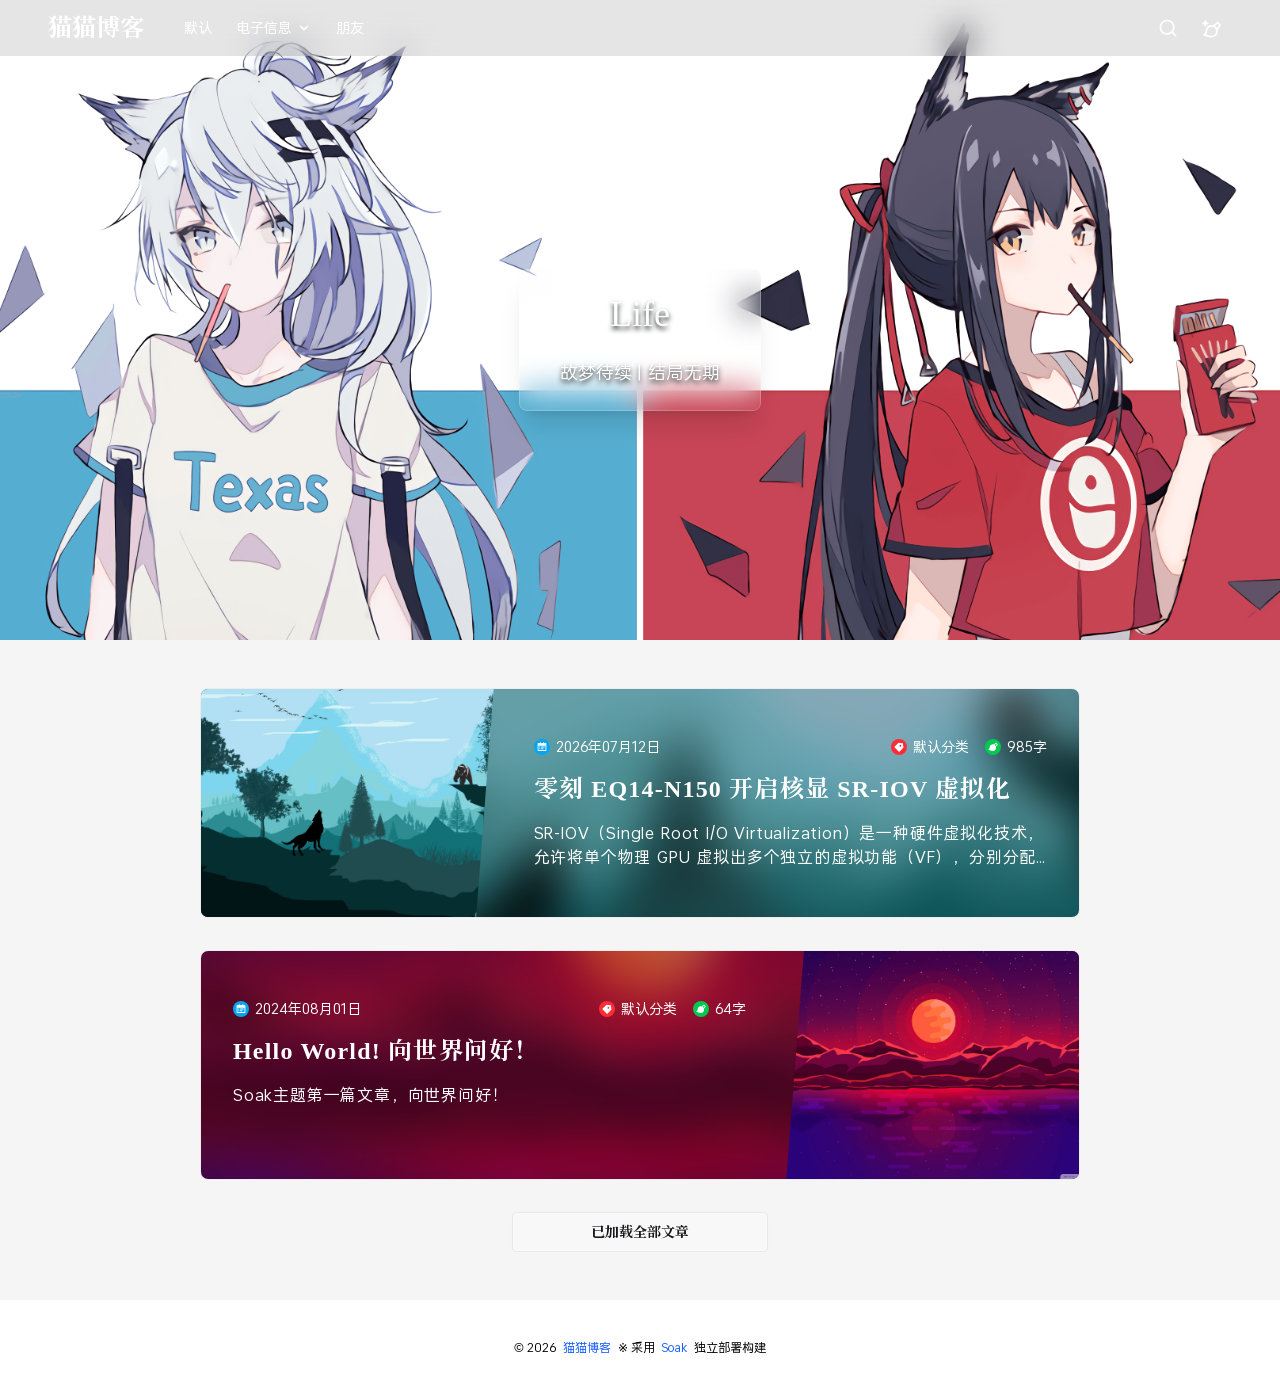
==== commit 61d83d23: "Deploy: 2026-07-13T12-18-00-457Z" ====
--- a/index.html
+++ b/index.html
@@ -55,8 +55,8 @@
         });
     })();
 </script> <div data-hero-box style="height:40rem;background-image:url(/images/covers/Cuteen.png)" class="hero bg-gray-300 mb-4 flex bg-center relative text-2xl leading-8 flex-col justify-center items-center object-cover bg-cover"> <div data-hero-box-content class="max-w-screen-md z-10 text-center mt-10 px-10 py-6 backdrop-blur-lg rounded-lg text-white border border-base-100/20 shadow-xl"> <div class="font-serif sm:text-4xl text-2xl">Life</div> <div class="mt-3 text-sm sm:mt-6 sm:text-lg"> <span>故梦待续 | 结局无期</span> </div> </div> </div> <main id="pjax-container" class="pb-12 sm:pt-8 pt-4">  <div class="flex w-full gap-4 justify-center px-2 sm:px-6">  <div class="w-full flex-col flex items-center gap-8"> <div data-article-list class="w-full flex items-center flex-col gap-4 sm:gap-8"><a href="/posts/N150 开启核显 SR-IOV 虚拟化" class="card card-border bg-base-100 w-full lg:w-220 outline-base-content/5 hover:outline-base-content/8 hover:shadow-lg
-    transition duration-300 outline -outline-offset-1 cursor-pointer overflow-hidden group"> <div class="card-body p-0 relative flex-row"> <figure class="object-cover absolute bg-center bg-cover w-full brightness-50 md:blur-lg md:brightness-75 md:scale-150 inset-0" style="background-image: url(/images/covers/img-2.jpg);"></figure> <div style="clip-path: polygon(0 0,100% 0,94% 100%,0 100%)" class="md:block hidden z-10 w-4/12 overflow-hidden flex-shrink-0"> <img class="aspect-[16/9] object-cover bg-center bg-cover w-full h-full group-hover:scale-105 group-hover:rotate-1" src="/images/covers/img-2.jpg" style="transition: all .3s cubic-bezier(0,0,.2,1);" alt="零刻 EQ14-N150 开启核显 SR-IOV 虚拟化"> </div> <div class="z-10 text-white px-4 py-6 md:px-8 md:py-12 w-full"> <div class="flex justify-between items-center"> <div class="flex items-center justify-between w-full gap-x-4 gap-y-2 text-white"> <div class="flex items-center sm:text-sm text-xs"> <div class="size-4 flex items-center justify-center mr-1.5 rounded-full bg-sky-500"> <div class="transform scale-75"> <svg width="1em" height="1em" data-icon="time">   <symbol id="ai:local:time" viewBox="0 0 24 24"><path fill="currentColor" d="M17 3h4a1 1 0 0 1 1 1v16a1 1 0 0 1-1 1H3a1 1 0 0 1-1-1V4a1 1 0 0 1 1-1h4V1h2v2h6V1h2zM4 9v10h16V9zm2 2h2v2H6zm0 4h2v2H6zm4-4h8v2h-8zm0 4h5v2h-5z"/></symbol><use href="#ai:local:time"></use>  </svg> </div> </div> <span>2026年07月12日</span> </div> <div class="flex items-center gap-x-4"> <div class="flex items-center sm:text-sm text-xs"> <div class="size-4 flex items-center justify-center mr-1.5 rounded-full bg-red-500"> <div class="transform scale-75"> <svg width="1em" height="1em" data-icon="tag">   <symbol id="ai:local:tag" viewBox="0 0 24 24"><path fill="currentColor" d="m10.904 2.1 9.9 1.414 1.414 9.9-9.192 9.192a1 1 0 0 1-1.415 0l-9.9-9.9a1 1 0 0 1 0-1.413zm2.829 8.486a2 2 0 1 0 2.828-2.829 2 2 0 0 0-2.828 2.829"/></symbol><use href="#ai:local:tag"></use>  </svg> </div> </div> <span>默认分类</span> </div> <div class="items-center sm:text-sm text-xs hidden sm:flex"> <div class="size-4 flex items-center justify-center mr-1.5 rounded-full bg-green-500"> <div class="transform scale-75"> <svg width="1em" height="1em" data-icon="textCount">   <symbol id="ai:local:textCount" viewBox="0 0 24 24"><path fill="currentColor" d="m13.289 6.213 4.939-3.842a1 1 0 0 1 1.32.083l2.995 2.994a1 1 0 0 1 .082 1.32l-3.84 4.939a7.505 7.505 0 0 1-7.283 9.292C8 20.999 3.5 19.497 1 17.997c3.98-3 3.047-4.81 3.5-6.5 1.058-3.95 4.842-6.258 8.789-5.284M16.7 8.092q.098.095.194.193L18.03 9.42l2.475-3.182-1.746-1.746-3.182 2.475z"/></symbol><use href="#ai:local:textCount"></use>  </svg> </div> </div> <span>985字</span>  </div> </div> </div> </div> <h2 class="card-title tracking-wider font-serif line-clamp-2 sm:line-clamp-1 text-lg sm:text-2xl my-2 sm:my-4"> 零刻 EQ14-N150 开启核显 SR-IOV 虚拟化 </h2> <p class="leading-6 tracking-wider min-h-12 line-clamp-2 text-xs sm:text-base"> SR-IOV（Single Root I/O Virtualization）是一种硬件虚拟化技术，允许将单个物理 GPU 虚拟出多个独立的虚拟功能（VF），分别分配给不同的虚拟机使用。对于 Intel 11 代及以后的 CPU，Intel 全面转向了 SR-IOV 方案，性能损耗极低，最多可切分出 7 个虚拟功能。 设备：零刻 EQ14（此次验证设备） CP... </p> </div> </div> </a><a href="/posts/hello-world" class="card card-border bg-base-100 w-full lg:w-220 outline-base-content/5 hover:outline-base-content/8 hover:shadow-lg
-    transition duration-300 outline -outline-offset-1 cursor-pointer overflow-hidden group"> <div class="card-body p-0 relative flex-row flex-row-reverse"> <figure class="object-cover absolute bg-center bg-cover w-full brightness-50 md:blur-lg md:brightness-75 md:scale-150 inset-0" style="background-image: url(/images/covers/img-6.jpg);"></figure> <div style="clip-path: polygon(6% 0,100% 0,100% 100%,0 100%)" class="md:block hidden z-10 w-4/12 overflow-hidden flex-shrink-0"> <img class="aspect-[16/9] object-cover bg-center bg-cover w-full h-full group-hover:scale-105 group-hover:rotate-1" src="/images/covers/img-6.jpg" style="transition: all .3s cubic-bezier(0,0,.2,1);" alt="Hello World! 向世界问好！"> </div> <div class="z-10 text-white px-4 py-6 md:px-8 md:py-12 w-full"> <div class="flex justify-between items-center"> <div class="flex items-center justify-between w-full gap-x-4 gap-y-2 text-white"> <div class="flex items-center sm:text-sm text-xs"> <div class="size-4 flex items-center justify-center mr-1.5 rounded-full bg-sky-500"> <div class="transform scale-75"> <svg width="1em" height="1em" viewBox="0 0 24 24" data-icon="time">   <use href="#ai:local:time"></use>  </svg> </div> </div> <span>2024年08月01日</span> </div> <div class="flex items-center gap-x-4"> <div class="flex items-center sm:text-sm text-xs"> <div class="size-4 flex items-center justify-center mr-1.5 rounded-full bg-red-500"> <div class="transform scale-75"> <svg width="1em" height="1em" viewBox="0 0 24 24" data-icon="tag">   <use href="#ai:local:tag"></use>  </svg> </div> </div> <span>默认分类</span> </div> <div class="items-center sm:text-sm text-xs hidden sm:flex"> <div class="size-4 flex items-center justify-center mr-1.5 rounded-full bg-green-500"> <div class="transform scale-75"> <svg width="1em" height="1em" viewBox="0 0 24 24" data-icon="textCount">   <use href="#ai:local:textCount"></use>  </svg> </div> </div> <span>64字</span>  </div> </div> </div> </div> <h2 class="card-title tracking-wider font-serif line-clamp-2 sm:line-clamp-1 text-lg sm:text-2xl my-2 sm:my-4"> Hello World! 向世界问好！ </h2> <p class="leading-6 tracking-wider min-h-12 line-clamp-2 text-xs sm:text-base"> Soak主题第一篇文章，向世界问好！ </p> </div> </div> </a></div> <astro-island uid="1gVFtg" data-solid-render-id="s0" component-url="/_astro/LoadMore.Bh-9jMjU.js" component-export="default" renderer-url="/_astro/client.WtngwqKk.js" props="{&quot;total&quot;:[0,2],&quot;size&quot;:[0,8],&quot;currentPage&quot;:[0,1],&quot;prev&quot;:[0],&quot;next&quot;:[0]}" ssr client="idle" opts="{&quot;name&quot;:&quot;LoadMoreBtn&quot;,&quot;value&quot;:true}" await-children><button data-hk="s000000" class="btn btn-wide font-serif">已加载全部文章</button><!--astro:end--></astro-island> </div>  </div>  </main> <footer id="footer" class="py-8 text-center space-y-2 bg-base-100"> <div class="flex items-center justify-center gap-2 flex-wrap">  </div> <p class="text-xs"> <span>©&nbsp;2026&nbsp;</span> <a class="no-underline text-blue-600" href="https://blog.loli.life/">猫猫博客</a> <span>&nbsp;※&nbsp;采用&nbsp;</span> <a class="no-underline text-blue-600" href="https://zwy.life/soak-theme" target="_blank">Soak</a> <span> &nbsp;独立部署构建</span> </p> </footer> </div> <button id="back-to-top" type="button" aria-label="返回页面顶部" onclick="window.scrollTo({ top: 0, behavior: 'smooth' });" class="fixed right-6 bottom-6 w-10 h-10 btn btn-square opacity-0 invisible transition-all"> <svg width="1em" height="1em" class="size-6" data-icon="circle-arrow-up-s-line">   <symbol id="ai:local:circle-arrow-up-s-line" viewBox="0 0 1024 1024"><path fill="currentColor" d="M515.887 938.659a422.796 422.796 0 1 1 422.795-422.772 423.24 423.24 0 0 1-422.795 422.772m0-775.75a352.977 352.977 0 1 0 352.977 352.978 353.373 353.373 0 0 0-352.977-352.978"/><path fill="currentColor" d="M671.046 550.796a34.9 34.9 0 0 1-24.693-10.24L515.887 410.089l-130.49 130.467a34.91 34.91 0 0 1-49.362-49.362l155.16-155.16a34.91 34.91 0 0 1 49.36 0l155.16 155.16a34.91 34.91 0 0 1-24.67 59.602"/><path fill="currentColor" d="M515.887 705.932a34.91 34.91 0 0 1-34.91-34.91V360.728a34.91 34.91 0 0 1 69.819 0v310.296a34.91 34.91 0 0 1-34.91 34.909"/></symbol><use href="#ai:local:circle-arrow-up-s-line"></use>  </svg> </button> <script>(function(){const scriptUrl = "/pagefind/pagefind.js";
+    transition duration-300 outline -outline-offset-1 cursor-pointer overflow-hidden group"> <div class="card-body p-0 relative flex-row"> <figure class="object-cover absolute bg-center bg-cover w-full brightness-50 md:blur-lg md:brightness-75 md:scale-150 inset-0" style="background-image: url(/images/covers/img-6.jpg);"></figure> <div style="clip-path: polygon(0 0,100% 0,94% 100%,0 100%)" class="md:block hidden z-10 w-4/12 overflow-hidden flex-shrink-0"> <img class="aspect-[16/9] object-cover bg-center bg-cover w-full h-full group-hover:scale-105 group-hover:rotate-1" src="/images/covers/img-6.jpg" style="transition: all .3s cubic-bezier(0,0,.2,1);" alt="零刻 EQ14-N150 开启核显 SR-IOV 虚拟化"> </div> <div class="z-10 text-white px-4 py-6 md:px-8 md:py-12 w-full"> <div class="flex justify-between items-center"> <div class="flex items-center justify-between w-full gap-x-4 gap-y-2 text-white"> <div class="flex items-center sm:text-sm text-xs"> <div class="size-4 flex items-center justify-center mr-1.5 rounded-full bg-sky-500"> <div class="transform scale-75"> <svg width="1em" height="1em" data-icon="time">   <symbol id="ai:local:time" viewBox="0 0 24 24"><path fill="currentColor" d="M17 3h4a1 1 0 0 1 1 1v16a1 1 0 0 1-1 1H3a1 1 0 0 1-1-1V4a1 1 0 0 1 1-1h4V1h2v2h6V1h2zM4 9v10h16V9zm2 2h2v2H6zm0 4h2v2H6zm4-4h8v2h-8zm0 4h5v2h-5z"/></symbol><use href="#ai:local:time"></use>  </svg> </div> </div> <span>2026年07月12日</span> </div> <div class="flex items-center gap-x-4"> <div class="flex items-center sm:text-sm text-xs"> <div class="size-4 flex items-center justify-center mr-1.5 rounded-full bg-red-500"> <div class="transform scale-75"> <svg width="1em" height="1em" data-icon="tag">   <symbol id="ai:local:tag" viewBox="0 0 24 24"><path fill="currentColor" d="m10.904 2.1 9.9 1.414 1.414 9.9-9.192 9.192a1 1 0 0 1-1.415 0l-9.9-9.9a1 1 0 0 1 0-1.413zm2.829 8.486a2 2 0 1 0 2.828-2.829 2 2 0 0 0-2.828 2.829"/></symbol><use href="#ai:local:tag"></use>  </svg> </div> </div> <span>默认分类</span> </div> <div class="items-center sm:text-sm text-xs hidden sm:flex"> <div class="size-4 flex items-center justify-center mr-1.5 rounded-full bg-green-500"> <div class="transform scale-75"> <svg width="1em" height="1em" data-icon="textCount">   <symbol id="ai:local:textCount" viewBox="0 0 24 24"><path fill="currentColor" d="m13.289 6.213 4.939-3.842a1 1 0 0 1 1.32.083l2.995 2.994a1 1 0 0 1 .082 1.32l-3.84 4.939a7.505 7.505 0 0 1-7.283 9.292C8 20.999 3.5 19.497 1 17.997c3.98-3 3.047-4.81 3.5-6.5 1.058-3.95 4.842-6.258 8.789-5.284M16.7 8.092q.098.095.194.193L18.03 9.42l2.475-3.182-1.746-1.746-3.182 2.475z"/></symbol><use href="#ai:local:textCount"></use>  </svg> </div> </div> <span>985字</span>  </div> </div> </div> </div> <h2 class="card-title tracking-wider font-serif line-clamp-2 sm:line-clamp-1 text-lg sm:text-2xl my-2 sm:my-4"> 零刻 EQ14-N150 开启核显 SR-IOV 虚拟化 </h2> <p class="leading-6 tracking-wider min-h-12 line-clamp-2 text-xs sm:text-base"> SR-IOV（Single Root I/O Virtualization）是一种硬件虚拟化技术，允许将单个物理 GPU 虚拟出多个独立的虚拟功能（VF），分别分配给不同的虚拟机使用。对于 Intel 11 代及以后的 CPU，Intel 全面转向了 SR-IOV 方案，性能损耗极低，最多可切分出 7 个虚拟功能。 设备：零刻 EQ14（此次验证设备） CP... </p> </div> </div> </a><a href="/posts/hello-world" class="card card-border bg-base-100 w-full lg:w-220 outline-base-content/5 hover:outline-base-content/8 hover:shadow-lg
+    transition duration-300 outline -outline-offset-1 cursor-pointer overflow-hidden group"> <div class="card-body p-0 relative flex-row flex-row-reverse"> <figure class="object-cover absolute bg-center bg-cover w-full brightness-50 md:blur-lg md:brightness-75 md:scale-150 inset-0" style="background-image: url(/images/covers/img-1.jpg);"></figure> <div style="clip-path: polygon(6% 0,100% 0,100% 100%,0 100%)" class="md:block hidden z-10 w-4/12 overflow-hidden flex-shrink-0"> <img class="aspect-[16/9] object-cover bg-center bg-cover w-full h-full group-hover:scale-105 group-hover:rotate-1" src="/images/covers/img-1.jpg" style="transition: all .3s cubic-bezier(0,0,.2,1);" alt="Hello World! 向世界问好！"> </div> <div class="z-10 text-white px-4 py-6 md:px-8 md:py-12 w-full"> <div class="flex justify-between items-center"> <div class="flex items-center justify-between w-full gap-x-4 gap-y-2 text-white"> <div class="flex items-center sm:text-sm text-xs"> <div class="size-4 flex items-center justify-center mr-1.5 rounded-full bg-sky-500"> <div class="transform scale-75"> <svg width="1em" height="1em" viewBox="0 0 24 24" data-icon="time">   <use href="#ai:local:time"></use>  </svg> </div> </div> <span>2024年08月01日</span> </div> <div class="flex items-center gap-x-4"> <div class="flex items-center sm:text-sm text-xs"> <div class="size-4 flex items-center justify-center mr-1.5 rounded-full bg-red-500"> <div class="transform scale-75"> <svg width="1em" height="1em" viewBox="0 0 24 24" data-icon="tag">   <use href="#ai:local:tag"></use>  </svg> </div> </div> <span>默认分类</span> </div> <div class="items-center sm:text-sm text-xs hidden sm:flex"> <div class="size-4 flex items-center justify-center mr-1.5 rounded-full bg-green-500"> <div class="transform scale-75"> <svg width="1em" height="1em" viewBox="0 0 24 24" data-icon="textCount">   <use href="#ai:local:textCount"></use>  </svg> </div> </div> <span>64字</span>  </div> </div> </div> </div> <h2 class="card-title tracking-wider font-serif line-clamp-2 sm:line-clamp-1 text-lg sm:text-2xl my-2 sm:my-4"> Hello World! 向世界问好！ </h2> <p class="leading-6 tracking-wider min-h-12 line-clamp-2 text-xs sm:text-base"> Soak主题第一篇文章，向世界问好！ </p> </div> </div> </a></div> <astro-island uid="1gVFtg" data-solid-render-id="s0" component-url="/_astro/LoadMore.Bh-9jMjU.js" component-export="default" renderer-url="/_astro/client.WtngwqKk.js" props="{&quot;total&quot;:[0,2],&quot;size&quot;:[0,8],&quot;currentPage&quot;:[0,1],&quot;prev&quot;:[0],&quot;next&quot;:[0]}" ssr client="idle" opts="{&quot;name&quot;:&quot;LoadMoreBtn&quot;,&quot;value&quot;:true}" await-children><button data-hk="s000000" class="btn btn-wide font-serif">已加载全部文章</button><!--astro:end--></astro-island> </div>  </div>  </main> <footer id="footer" class="py-8 text-center space-y-2 bg-base-100"> <div class="flex items-center justify-center gap-2 flex-wrap">  </div> <p class="text-xs"> <span>©&nbsp;2026&nbsp;</span> <a class="no-underline text-blue-600" href="https://blog.loli.life/">猫猫博客</a> <span>&nbsp;※&nbsp;采用&nbsp;</span> <a class="no-underline text-blue-600" href="https://zwy.life/soak-theme" target="_blank">Soak</a> <span> &nbsp;独立部署构建</span> </p> </footer> </div> <button id="back-to-top" type="button" aria-label="返回页面顶部" onclick="window.scrollTo({ top: 0, behavior: 'smooth' });" class="fixed right-6 bottom-6 w-10 h-10 btn btn-square opacity-0 invisible transition-all"> <svg width="1em" height="1em" class="size-6" data-icon="circle-arrow-up-s-line">   <symbol id="ai:local:circle-arrow-up-s-line" viewBox="0 0 1024 1024"><path fill="currentColor" d="M515.887 938.659a422.796 422.796 0 1 1 422.795-422.772 423.24 423.24 0 0 1-422.795 422.772m0-775.75a352.977 352.977 0 1 0 352.977 352.978 353.373 353.373 0 0 0-352.977-352.978"/><path fill="currentColor" d="M671.046 550.796a34.9 34.9 0 0 1-24.693-10.24L515.887 410.089l-130.49 130.467a34.91 34.91 0 0 1-49.362-49.362l155.16-155.16a34.91 34.91 0 0 1 49.36 0l155.16 155.16a34.91 34.91 0 0 1-24.67 59.602"/><path fill="currentColor" d="M515.887 705.932a34.91 34.91 0 0 1-34.91-34.91V360.728a34.91 34.91 0 0 1 69.819 0v310.296a34.91 34.91 0 0 1-34.91 34.909"/></symbol><use href="#ai:local:circle-arrow-up-s-line"></use>  </svg> </button> <script>(function(){const scriptUrl = "/pagefind/pagefind.js";
 
     (async function findInit() {
         try {
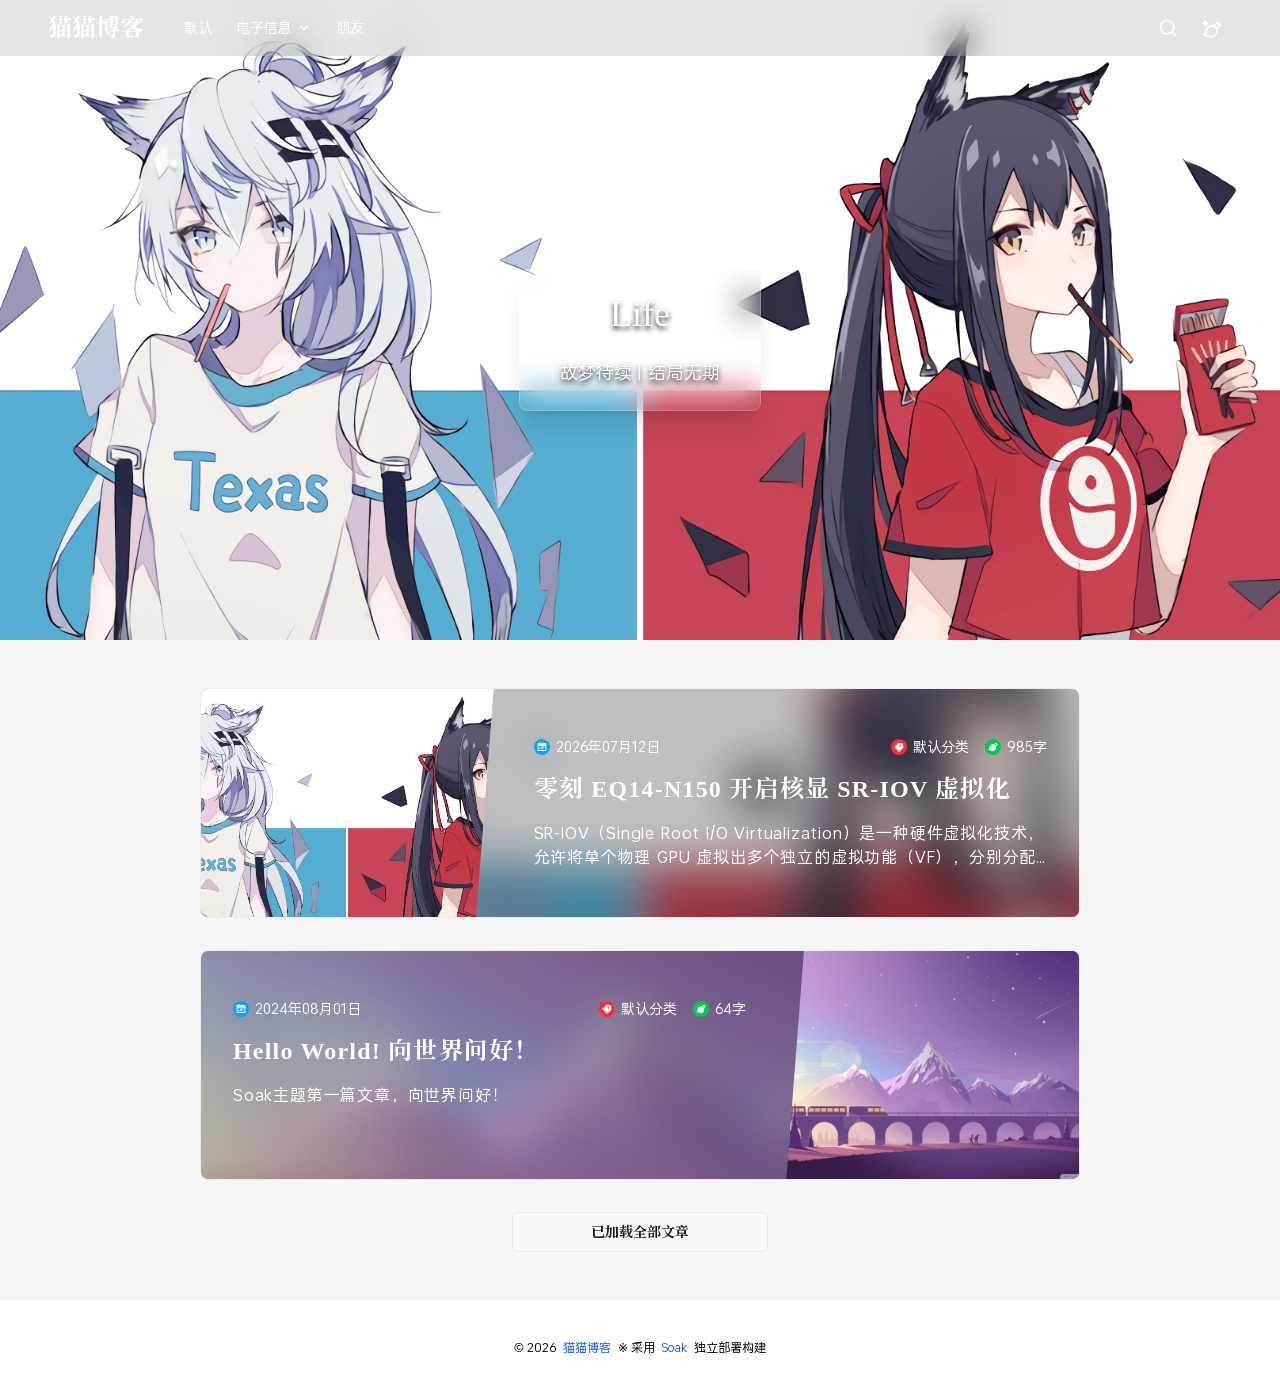
==== commit db7249da: "Deploy: 2026-07-13T13-14-02-121Z" ====
--- a/index.html
+++ b/index.html
@@ -4,7 +4,7 @@
                 "data-theme",
                 theme || "light",
             );
-        </script><link rel="icon" type="image/png" href="/favicon.ico"><link rel="apple-touch-icon-precomposed" href="/favicon.ico"><link href="/fonts/SourceHanSerifCN-Bold/font.css" rel="stylesheet"><link href="/fonts/OPlusSans3-Regular/font.css" rel="stylesheet"><link rel="stylesheet" href="/_astro/_page_.lOJvuDXO.css"></head> <body> <div class="bg-base-300/60"> <header data-have-img="true" id="navbar" data-hide-navbar-on-scroll="1" class="navbar justify-between bg-base-100 h-14 min-h-14 px-4 sm:px-6 lg:px-12 z-30 py-0 top-0 left-0 right-0 fixed" data-astro-transition-persist="astro-y6nrcfoz-1"> <div class="navbar-start w-auto"> <div class="drawer lg:hidden me-4 w-auto"> <input id="my-drawer" type="checkbox" class="drawer-toggle"> <div class="drawer-content"> <label for="my-drawer" class="btn btn-ghost btn-square drawer-button"> <svg width="1em" height="1em" class="size-5" data-icon="menu-line">   <symbol id="ai:local:menu-line" viewBox="0 0 24 24"><path fill="currentColor" d="M3 4h18v2H3zm0 7h18v2H3zm0 7h18v2H3z"/></symbol><use href="#ai:local:menu-line"></use>  </svg> </label> </div> <div class="drawer-side"> <label for="my-drawer" aria-label="close sidebar" class="drawer-overlay"></label> <div class="menu bg-base-100 text-base-content min-h-full w-4/5 p-4"> <div class="mb-4 rounded-box overflow-hidden bg-cover bg-center object-cover" style="height:10rem;background-image:url(/images/bg.jpg)"></div> <div class="mb-4 p-4 rounded-box flex items-center"> <img src="/images/avatar.svg" alt="头像" class="size-12"> <div class="ms-4"> <h1 class="text-lg font-bold font-serif">Cat</h1> <p class="mt-1 line-clamp-2">故梦待续 | 结局无期</p> </div> </div> <ul> <li> <a href="/category/default">默认分类</a> </li><li>  <details open> <summary>电子信息</summary> <ul> <li> <a href="/category/computer">计算机</a> </li> </ul> </details>  </li><li> <a href="/friends">朋友圈</a> </li> </ul> </div> </div> </div> <a class="block" href="/"> <span class="logo-text font-serif text-2xl font-bold whitespace-nowrap inline-flex"> 猫猫博客 </span> </a> <div class="navbar-center ms-10 hidden lg:flex"> <nav class="hidden md:block h-14"> <div class="flex items-center gap-6 text-sm leading-14"> <a href="/category/default" class="hover:text-blue-500"> 默认 </a><div class="group/one"> <div class="relative"> <button class="flex items-center gap-x-1"> <span>电子信息</span> <svg width="1em" height="1em" class="size-4 flex-none transition-all group-hover/one:rotate-180" data-icon="arrow-down-s-line">   <symbol id="ai:local:arrow-down-s-line" viewBox="0 0 24 24"><path fill="currentColor" d="m12 13.171 4.95-4.95 1.414 1.415L12 16 5.636 9.636 7.05 8.222z"/></symbol><use href="#ai:local:arrow-down-s-line"></use>  </svg> </button> <div class="pt-1 absolute -left-2 opacity-0 invisible scale-90 transition duration-200 origin-top-left group-hover/one:opacity-100 group-hover/one:visible group-hover/one:scale-100"> <div data-nav-item class="bg-base-100 border-base-300 border min-w-40 shadow-lg rounded-box leading-normal"> <a href="/category/computer" class="group/text transition hover:bg-base-content/10 flex items-center gap-2 w-full px-4 py-2.5 text-left first-of-type:rounded-t-box last-of-type:rounded-b-box"> <span class="transition group-hover/text:translate-x-2"> 📊计算机 </span> </a> </div> </div> </div> </div><a href="/friends" class="hover:text-blue-500"> 朋友 </a> </div> </nav> </div> </div> <div class="navbar-end gap-x-1 leading-14 w-auto"> <style>astro-island,astro-slot,astro-static-slot{display:contents}</style><script>(()=>{var l=(n,t)=>{let i=async()=>{await(await n())()},e=typeof t.value=="object"?t.value:void 0,s={timeout:e==null?void 0:e.timeout};"requestIdleCallback"in window?window.requestIdleCallback(i,s):setTimeout(i,s.timeout||200)};(self.Astro||(self.Astro={})).idle=l;window.dispatchEvent(new Event("astro:idle"));})();</script><script>(()=>{var A=Object.defineProperty;var g=(i,o,a)=>o in i?A(i,o,{enumerable:!0,configurable:!0,writable:!0,value:a}):i[o]=a;var d=(i,o,a)=>g(i,typeof o!="symbol"?o+"":o,a);{let i={0:t=>m(t),1:t=>a(t),2:t=>new RegExp(t),3:t=>new Date(t),4:t=>new Map(a(t)),5:t=>new Set(a(t)),6:t=>BigInt(t),7:t=>new URL(t),8:t=>new Uint8Array(t),9:t=>new Uint16Array(t),10:t=>new Uint32Array(t),11:t=>1/0*t},o=t=>{let[l,e]=t;return l in i?i[l](e):void 0},a=t=>t.map(o),m=t=>typeof t!="object"||t===null?t:Object.fromEntries(Object.entries(t).map(([l,e])=>[l,o(e)]));class y extends HTMLElement{constructor(){super(...arguments);d(this,"Component");d(this,"hydrator");d(this,"hydrate",async()=>{var b;if(!this.hydrator||!this.isConnected)return;let e=(b=this.parentElement)==null?void 0:b.closest("astro-island[ssr]");if(e){e.addEventListener("astro:hydrate",this.hydrate,{once:!0});return}let c=this.querySelectorAll("astro-slot"),n={},h=this.querySelectorAll("template[data-astro-template]");for(let r of h){let s=r.closest(this.tagName);s!=null&&s.isSameNode(this)&&(n[r.getAttribute("data-astro-template")||"default"]=r.innerHTML,r.remove())}for(let r of c){let s=r.closest(this.tagName);s!=null&&s.isSameNode(this)&&(n[r.getAttribute("name")||"default"]=r.innerHTML)}let p;try{p=this.hasAttribute("props")?m(JSON.parse(this.getAttribute("props"))):{}}catch(r){let s=this.getAttribute("component-url")||"<unknown>",v=this.getAttribute("component-export");throw v&&(s+=` (export ${v})`),console.error(`[hydrate] Error parsing props for component ${s}`,this.getAttribute("props"),r),r}let u;await this.hydrator(this)(this.Component,p,n,{client:this.getAttribute("client")}),this.removeAttribute("ssr"),this.dispatchEvent(new CustomEvent("astro:hydrate"))});d(this,"unmount",()=>{this.isConnected||this.dispatchEvent(new CustomEvent("astro:unmount"))})}disconnectedCallback(){document.removeEventListener("astro:after-swap",this.unmount),document.addEventListener("astro:after-swap",this.unmount,{once:!0})}connectedCallback(){if(!this.hasAttribute("await-children")||document.readyState==="interactive"||document.readyState==="complete")this.childrenConnectedCallback();else{let e=()=>{document.removeEventListener("DOMContentLoaded",e),c.disconnect(),this.childrenConnectedCallback()},c=new MutationObserver(()=>{var n;((n=this.lastChild)==null?void 0:n.nodeType)===Node.COMMENT_NODE&&this.lastChild.nodeValue==="astro:end"&&(this.lastChild.remove(),e())});c.observe(this,{childList:!0}),document.addEventListener("DOMContentLoaded",e)}}async childrenConnectedCallback(){let e=this.getAttribute("before-hydration-url");e&&await import(e),this.start()}async start(){let e=JSON.parse(this.getAttribute("opts")),c=this.getAttribute("client");if(Astro[c]===void 0){window.addEventListener(`astro:${c}`,()=>this.start(),{once:!0});return}try{await Astro[c](async()=>{let n=this.getAttribute("renderer-url"),[h,{default:p}]=await Promise.all([import(this.getAttribute("component-url")),n?import(n):()=>()=>{}]),u=this.getAttribute("component-export")||"default";if(!u.includes("."))this.Component=h[u];else{this.Component=h;for(let f of u.split("."))this.Component=this.Component[f]}return this.hydrator=p,this.hydrate},e,this)}catch(n){console.error(`[astro-island] Error hydrating ${this.getAttribute("component-url")}`,n)}}attributeChangedCallback(){this.hydrate()}}d(y,"observedAttributes",["props"]),customElements.get("astro-island")||customElements.define("astro-island",y)}})();</script><script>window._$HY||(e=>{let t=e=>e&&e.hasAttribute&&(e.hasAttribute("data-hk")?e:t(e.host&&e.host.nodeType?e.host:e.parentNode));["click", "input"].forEach((o=>document.addEventListener(o,(o=>{if(!e.events)return;let s=t(o.composedPath&&o.composedPath()[0]||o.target);s&&!e.completed.has(s)&&e.events.push([s,o])}))))})(_$HY={events:[],completed:new WeakSet,r:{},fe(){}});</script><!--xs--><astro-island uid="7tEhU" data-solid-render-id="s2" component-url="/_astro/Search.Q9Pj1M9y.js" component-export="default" renderer-url="/_astro/client.WtngwqKk.js" props="{}" ssr client="idle" opts="{&quot;name&quot;:&quot;Search&quot;,&quot;value&quot;:true}" await-children><button data-hk="s20000" type="button" aria-label="打开全站搜索" class="btn btn-square btn-ghost"><svg class="size-5" xmlns="http://www.w3.org/2000/svg" viewBox="0 0 24 24" fill="currentColor"><path d="M18.031 16.6168L22.3137 20.8995L20.8995 22.3137L16.6168 18.031C15.0769 19.263 13.124 20 11 20C6.032 20 2 15.968 2 11C2 6.032 6.032 2 11 2C15.968 2 20 6.032 20 11C20 13.124 19.263 15.0769 18.031 16.6168ZM16.0247 15.8748C17.2475 14.6146 18 12.8956 18 11C18 7.1325 14.8675 4 11 4C7.1325 4 4 7.1325 4 11C4 14.8675 7.1325 18 11 18C12.8956 18 14.6146 17.2475 15.8748 16.0247L16.0247 15.8748Z"></path></svg></button><!--astro:end--></astro-island> <div class="dropdown dropdown-end"> <button type="button" tabindex="0" aria-label="切换配色主题" class="btn btn-ghost btn-square"> <svg width="1em" height="1em" class="size-5" data-icon="brush-ai-line">   <symbol id="ai:local:brush-ai-line" viewBox="0 0 24 24"><path fill="currentColor" d="m4.713 7.128-.246.566a.506.506 0 0 1-.934 0l-.246-.566a4.36 4.36 0 0 0-2.22-2.25l-.759-.339a.53.53 0 0 1 0-.963l.717-.319A4.37 4.37 0 0 0 3.276.931L3.53.32a.506.506 0 0 1 .942 0l.253.61a4.37 4.37 0 0 0 2.25 2.327l.718.32a.53.53 0 0 1 0 .962l-.76.338a4.36 4.36 0 0 0-2.219 2.251m10.601 2.405.143.142a5.5 5.5 0 0 1 1.356 5.245 5.505 5.505 0 0 1-5.311 4.078c-2.036 0-4.714-.625-6.973-1.514 1.205-1.414 1.645-2.809 1.8-4.679.037-.451.06-.63.103-.79.793-2.962 3.585-4.61 6.492-3.831.93.25 1.742.724 2.39 1.349m2.914-7.162-4.94 3.842c-3.946-.974-7.73 1.333-8.788 5.284-.102.38-.134.765-.167 1.169-.115 1.394-.247 3.005-3.333 5.33 2.5 1.5 7 3.002 10.502 3.002a7.505 7.505 0 0 0 7.283-9.291l3.84-4.938a1 1 0 0 0-.082-1.321L19.55 2.454a1 1 0 0 0-1.321-.083m-1.333 5.914a8 8 0 0 0-.194-.194l-1.124-1.124 3.182-2.475 1.746 1.746L18.03 9.42z"/></symbol><use href="#ai:local:brush-ai-line"></use>  </svg> </button> <ul tabindex="0" class="dropdown-content menu bg-base-100 rounded-box z-1 p-2 shadow-sm space-y-2"> <li> <button class="btn flex items-center gap-x-1" data-set-theme="light"> <div data-theme="light" class="bg-base-100 grid shrink-0 grid-cols-2 gap-0.5 rounded-box p-1 shadow-sm"> <div class="bg-base-content size-1.5 rounded-full"></div> <div class="bg-primary size-1.5 rounded-full"></div> <div class="bg-secondary size-1.5 rounded-full"></div> <div class="bg-accent size-1.5 rounded-full"></div> </div> <div class="w-30 truncate">浅色模式</div> </button> </li><li> <button class="btn flex items-center gap-x-1" data-set-theme="dark"> <div data-theme="dark" class="bg-base-100 grid shrink-0 grid-cols-2 gap-0.5 rounded-box p-1 shadow-sm"> <div class="bg-base-content size-1.5 rounded-full"></div> <div class="bg-primary size-1.5 rounded-full"></div> <div class="bg-secondary size-1.5 rounded-full"></div> <div class="bg-accent size-1.5 rounded-full"></div> </div> <div class="w-30 truncate">暗黑模式</div> </button> </li> </ul> </div> </div> </header> <script>
+        </script><link rel="icon" type="image/png" href="/favicon.ico"><link rel="apple-touch-icon-precomposed" href="/favicon.ico"><link href="/fonts/SourceHanSerifCN-Bold/font.css" rel="stylesheet"><link href="/fonts/OPlusSans3-Regular/font.css" rel="stylesheet"><link rel="stylesheet" href="/_astro/_page_.B54e9AsE.css"></head> <body> <div class="bg-base-300/60"> <header data-have-img="true" id="navbar" data-hide-navbar-on-scroll="1" class="navbar justify-between bg-base-100 h-14 min-h-14 px-4 sm:px-6 lg:px-12 z-30 py-0 top-0 left-0 right-0 fixed" data-astro-transition-persist="astro-y6nrcfoz-1"> <div class="navbar-start w-auto"> <div class="drawer lg:hidden me-4 w-auto"> <input id="my-drawer" type="checkbox" class="drawer-toggle"> <div class="drawer-content"> <label for="my-drawer" class="btn btn-ghost btn-square drawer-button"> <svg width="1em" height="1em" class="size-5" data-icon="menu-line">   <symbol id="ai:local:menu-line" viewBox="0 0 24 24"><path fill="currentColor" d="M3 4h18v2H3zm0 7h18v2H3zm0 7h18v2H3z"/></symbol><use href="#ai:local:menu-line"></use>  </svg> </label> </div> <div class="drawer-side"> <label for="my-drawer" aria-label="close sidebar" class="drawer-overlay"></label> <div class="menu bg-base-100 text-base-content min-h-full w-4/5 p-4"> <div class="mb-4 rounded-box overflow-hidden bg-cover bg-center object-cover" style="height:10rem;background-image:url(/images/bg.jpg)"></div> <div class="mb-4 p-4 rounded-box flex items-center"> <img src="/images/avatar.svg" alt="头像" class="size-12"> <div class="ms-4"> <h1 class="text-lg font-bold font-serif">Cat</h1> <p class="mt-1 line-clamp-2">故梦待续 | 结局无期</p> </div> </div> <ul> <li> <a href="/category/default">默认分类</a> </li><li>  <details open> <summary>电子信息</summary> <ul> <li> <a href="/category/computer">计算机</a> </li> </ul> </details>  </li><li> <a href="/friends">朋友圈</a> </li> </ul> </div> </div> </div> <a class="block" href="/"> <span class="logo-text font-serif text-2xl font-bold whitespace-nowrap inline-flex"> 猫猫博客 </span> </a> <div class="navbar-center ms-10 hidden lg:flex"> <nav class="hidden md:block h-14"> <div class="flex items-center gap-6 text-sm leading-14"> <a href="/category/default" class="hover:text-blue-500"> 默认 </a><div class="group/one"> <div class="relative"> <button class="flex items-center gap-x-1"> <span>电子信息</span> <svg width="1em" height="1em" class="size-4 flex-none transition-all group-hover/one:rotate-180" data-icon="arrow-down-s-line">   <symbol id="ai:local:arrow-down-s-line" viewBox="0 0 24 24"><path fill="currentColor" d="m12 13.171 4.95-4.95 1.414 1.415L12 16 5.636 9.636 7.05 8.222z"/></symbol><use href="#ai:local:arrow-down-s-line"></use>  </svg> </button> <div class="pt-1 absolute -left-2 opacity-0 invisible scale-90 transition duration-200 origin-top-left group-hover/one:opacity-100 group-hover/one:visible group-hover/one:scale-100"> <div data-nav-item class="bg-base-100 border-base-300 border min-w-40 shadow-lg rounded-box leading-normal"> <a href="/category/computer" class="group/text transition hover:bg-base-content/10 flex items-center gap-2 w-full px-4 py-2.5 text-left first-of-type:rounded-t-box last-of-type:rounded-b-box"> <span class="transition group-hover/text:translate-x-2"> 📊计算机 </span> </a> </div> </div> </div> </div><a href="/friends" class="hover:text-blue-500"> 朋友 </a> </div> </nav> </div> </div> <div class="navbar-end gap-x-1 leading-14 w-auto"> <style>astro-island,astro-slot,astro-static-slot{display:contents}</style><script>(()=>{var l=(n,t)=>{let i=async()=>{await(await n())()},e=typeof t.value=="object"?t.value:void 0,s={timeout:e==null?void 0:e.timeout};"requestIdleCallback"in window?window.requestIdleCallback(i,s):setTimeout(i,s.timeout||200)};(self.Astro||(self.Astro={})).idle=l;window.dispatchEvent(new Event("astro:idle"));})();</script><script>(()=>{var A=Object.defineProperty;var g=(i,o,a)=>o in i?A(i,o,{enumerable:!0,configurable:!0,writable:!0,value:a}):i[o]=a;var d=(i,o,a)=>g(i,typeof o!="symbol"?o+"":o,a);{let i={0:t=>m(t),1:t=>a(t),2:t=>new RegExp(t),3:t=>new Date(t),4:t=>new Map(a(t)),5:t=>new Set(a(t)),6:t=>BigInt(t),7:t=>new URL(t),8:t=>new Uint8Array(t),9:t=>new Uint16Array(t),10:t=>new Uint32Array(t),11:t=>1/0*t},o=t=>{let[l,e]=t;return l in i?i[l](e):void 0},a=t=>t.map(o),m=t=>typeof t!="object"||t===null?t:Object.fromEntries(Object.entries(t).map(([l,e])=>[l,o(e)]));class y extends HTMLElement{constructor(){super(...arguments);d(this,"Component");d(this,"hydrator");d(this,"hydrate",async()=>{var b;if(!this.hydrator||!this.isConnected)return;let e=(b=this.parentElement)==null?void 0:b.closest("astro-island[ssr]");if(e){e.addEventListener("astro:hydrate",this.hydrate,{once:!0});return}let c=this.querySelectorAll("astro-slot"),n={},h=this.querySelectorAll("template[data-astro-template]");for(let r of h){let s=r.closest(this.tagName);s!=null&&s.isSameNode(this)&&(n[r.getAttribute("data-astro-template")||"default"]=r.innerHTML,r.remove())}for(let r of c){let s=r.closest(this.tagName);s!=null&&s.isSameNode(this)&&(n[r.getAttribute("name")||"default"]=r.innerHTML)}let p;try{p=this.hasAttribute("props")?m(JSON.parse(this.getAttribute("props"))):{}}catch(r){let s=this.getAttribute("component-url")||"<unknown>",v=this.getAttribute("component-export");throw v&&(s+=` (export ${v})`),console.error(`[hydrate] Error parsing props for component ${s}`,this.getAttribute("props"),r),r}let u;await this.hydrator(this)(this.Component,p,n,{client:this.getAttribute("client")}),this.removeAttribute("ssr"),this.dispatchEvent(new CustomEvent("astro:hydrate"))});d(this,"unmount",()=>{this.isConnected||this.dispatchEvent(new CustomEvent("astro:unmount"))})}disconnectedCallback(){document.removeEventListener("astro:after-swap",this.unmount),document.addEventListener("astro:after-swap",this.unmount,{once:!0})}connectedCallback(){if(!this.hasAttribute("await-children")||document.readyState==="interactive"||document.readyState==="complete")this.childrenConnectedCallback();else{let e=()=>{document.removeEventListener("DOMContentLoaded",e),c.disconnect(),this.childrenConnectedCallback()},c=new MutationObserver(()=>{var n;((n=this.lastChild)==null?void 0:n.nodeType)===Node.COMMENT_NODE&&this.lastChild.nodeValue==="astro:end"&&(this.lastChild.remove(),e())});c.observe(this,{childList:!0}),document.addEventListener("DOMContentLoaded",e)}}async childrenConnectedCallback(){let e=this.getAttribute("before-hydration-url");e&&await import(e),this.start()}async start(){let e=JSON.parse(this.getAttribute("opts")),c=this.getAttribute("client");if(Astro[c]===void 0){window.addEventListener(`astro:${c}`,()=>this.start(),{once:!0});return}try{await Astro[c](async()=>{let n=this.getAttribute("renderer-url"),[h,{default:p}]=await Promise.all([import(this.getAttribute("component-url")),n?import(n):()=>()=>{}]),u=this.getAttribute("component-export")||"default";if(!u.includes("."))this.Component=h[u];else{this.Component=h;for(let f of u.split("."))this.Component=this.Component[f]}return this.hydrator=p,this.hydrate},e,this)}catch(n){console.error(`[astro-island] Error hydrating ${this.getAttribute("component-url")}`,n)}}attributeChangedCallback(){this.hydrate()}}d(y,"observedAttributes",["props"]),customElements.get("astro-island")||customElements.define("astro-island",y)}})();</script><script>window._$HY||(e=>{let t=e=>e&&e.hasAttribute&&(e.hasAttribute("data-hk")?e:t(e.host&&e.host.nodeType?e.host:e.parentNode));["click", "input"].forEach((o=>document.addEventListener(o,(o=>{if(!e.events)return;let s=t(o.composedPath&&o.composedPath()[0]||o.target);s&&!e.completed.has(s)&&e.events.push([s,o])}))))})(_$HY={events:[],completed:new WeakSet,r:{},fe(){}});</script><!--xs--><astro-island uid="7tEhU" data-solid-render-id="s2" component-url="/_astro/Search.Q9Pj1M9y.js" component-export="default" renderer-url="/_astro/client.WtngwqKk.js" props="{}" ssr client="idle" opts="{&quot;name&quot;:&quot;Search&quot;,&quot;value&quot;:true}" await-children><button data-hk="s20000" type="button" aria-label="打开全站搜索" class="btn btn-square btn-ghost"><svg class="size-5" xmlns="http://www.w3.org/2000/svg" viewBox="0 0 24 24" fill="currentColor"><path d="M18.031 16.6168L22.3137 20.8995L20.8995 22.3137L16.6168 18.031C15.0769 19.263 13.124 20 11 20C6.032 20 2 15.968 2 11C2 6.032 6.032 2 11 2C15.968 2 20 6.032 20 11C20 13.124 19.263 15.0769 18.031 16.6168ZM16.0247 15.8748C17.2475 14.6146 18 12.8956 18 11C18 7.1325 14.8675 4 11 4C7.1325 4 4 7.1325 4 11C4 14.8675 7.1325 18 11 18C12.8956 18 14.6146 17.2475 15.8748 16.0247L16.0247 15.8748Z"></path></svg></button><!--astro:end--></astro-island> <div class="dropdown dropdown-end"> <button type="button" tabindex="0" aria-label="切换配色主题" class="btn btn-ghost btn-square"> <svg width="1em" height="1em" class="size-5" data-icon="brush-ai-line">   <symbol id="ai:local:brush-ai-line" viewBox="0 0 24 24"><path fill="currentColor" d="m4.713 7.128-.246.566a.506.506 0 0 1-.934 0l-.246-.566a4.36 4.36 0 0 0-2.22-2.25l-.759-.339a.53.53 0 0 1 0-.963l.717-.319A4.37 4.37 0 0 0 3.276.931L3.53.32a.506.506 0 0 1 .942 0l.253.61a4.37 4.37 0 0 0 2.25 2.327l.718.32a.53.53 0 0 1 0 .962l-.76.338a4.36 4.36 0 0 0-2.219 2.251m10.601 2.405.143.142a5.5 5.5 0 0 1 1.356 5.245 5.505 5.505 0 0 1-5.311 4.078c-2.036 0-4.714-.625-6.973-1.514 1.205-1.414 1.645-2.809 1.8-4.679.037-.451.06-.63.103-.79.793-2.962 3.585-4.61 6.492-3.831.93.25 1.742.724 2.39 1.349m2.914-7.162-4.94 3.842c-3.946-.974-7.73 1.333-8.788 5.284-.102.38-.134.765-.167 1.169-.115 1.394-.247 3.005-3.333 5.33 2.5 1.5 7 3.002 10.502 3.002a7.505 7.505 0 0 0 7.283-9.291l3.84-4.938a1 1 0 0 0-.082-1.321L19.55 2.454a1 1 0 0 0-1.321-.083m-1.333 5.914a8 8 0 0 0-.194-.194l-1.124-1.124 3.182-2.475 1.746 1.746L18.03 9.42z"/></symbol><use href="#ai:local:brush-ai-line"></use>  </svg> </button> <ul tabindex="0" class="dropdown-content menu bg-base-100 rounded-box z-1 p-2 shadow-sm space-y-2"> <li> <button class="btn flex items-center gap-x-1" data-set-theme="light"> <div data-theme="light" class="bg-base-100 grid shrink-0 grid-cols-2 gap-0.5 rounded-box p-1 shadow-sm"> <div class="bg-base-content size-1.5 rounded-full"></div> <div class="bg-primary size-1.5 rounded-full"></div> <div class="bg-secondary size-1.5 rounded-full"></div> <div class="bg-accent size-1.5 rounded-full"></div> </div> <div class="w-30 truncate">浅色模式</div> </button> </li><li> <button class="btn flex items-center gap-x-1" data-set-theme="dark"> <div data-theme="dark" class="bg-base-100 grid shrink-0 grid-cols-2 gap-0.5 rounded-box p-1 shadow-sm"> <div class="bg-base-content size-1.5 rounded-full"></div> <div class="bg-primary size-1.5 rounded-full"></div> <div class="bg-secondary size-1.5 rounded-full"></div> <div class="bg-accent size-1.5 rounded-full"></div> </div> <div class="w-30 truncate">暗黑模式</div> </button> </li> </ul> </div> </div> </header> <script>
     (function () {
         let lastScrollY = window.scrollY;
         let isTop = true;
@@ -55,8 +55,8 @@
         });
     })();
 </script> <div data-hero-box style="height:40rem;background-image:url(/images/covers/Cuteen.png)" class="hero bg-gray-300 mb-4 flex bg-center relative text-2xl leading-8 flex-col justify-center items-center object-cover bg-cover"> <div data-hero-box-content class="max-w-screen-md z-10 text-center mt-10 px-10 py-6 backdrop-blur-lg rounded-lg text-white border border-base-100/20 shadow-xl"> <div class="font-serif sm:text-4xl text-2xl">Life</div> <div class="mt-3 text-sm sm:mt-6 sm:text-lg"> <span>故梦待续 | 结局无期</span> </div> </div> </div> <main id="pjax-container" class="pb-12 sm:pt-8 pt-4">  <div class="flex w-full gap-4 justify-center px-2 sm:px-6">  <div class="w-full flex-col flex items-center gap-8"> <div data-article-list class="w-full flex items-center flex-col gap-4 sm:gap-8"><a href="/posts/N150 开启核显 SR-IOV 虚拟化" class="card card-border bg-base-100 w-full lg:w-220 outline-base-content/5 hover:outline-base-content/8 hover:shadow-lg
-    transition duration-300 outline -outline-offset-1 cursor-pointer overflow-hidden group"> <div class="card-body p-0 relative flex-row"> <figure class="object-cover absolute bg-center bg-cover w-full brightness-50 md:blur-lg md:brightness-75 md:scale-150 inset-0" style="background-image: url(/images/covers/img-6.jpg);"></figure> <div style="clip-path: polygon(0 0,100% 0,94% 100%,0 100%)" class="md:block hidden z-10 w-4/12 overflow-hidden flex-shrink-0"> <img class="aspect-[16/9] object-cover bg-center bg-cover w-full h-full group-hover:scale-105 group-hover:rotate-1" src="/images/covers/img-6.jpg" style="transition: all .3s cubic-bezier(0,0,.2,1);" alt="零刻 EQ14-N150 开启核显 SR-IOV 虚拟化"> </div> <div class="z-10 text-white px-4 py-6 md:px-8 md:py-12 w-full"> <div class="flex justify-between items-center"> <div class="flex items-center justify-between w-full gap-x-4 gap-y-2 text-white"> <div class="flex items-center sm:text-sm text-xs"> <div class="size-4 flex items-center justify-center mr-1.5 rounded-full bg-sky-500"> <div class="transform scale-75"> <svg width="1em" height="1em" data-icon="time">   <symbol id="ai:local:time" viewBox="0 0 24 24"><path fill="currentColor" d="M17 3h4a1 1 0 0 1 1 1v16a1 1 0 0 1-1 1H3a1 1 0 0 1-1-1V4a1 1 0 0 1 1-1h4V1h2v2h6V1h2zM4 9v10h16V9zm2 2h2v2H6zm0 4h2v2H6zm4-4h8v2h-8zm0 4h5v2h-5z"/></symbol><use href="#ai:local:time"></use>  </svg> </div> </div> <span>2026年07月12日</span> </div> <div class="flex items-center gap-x-4"> <div class="flex items-center sm:text-sm text-xs"> <div class="size-4 flex items-center justify-center mr-1.5 rounded-full bg-red-500"> <div class="transform scale-75"> <svg width="1em" height="1em" data-icon="tag">   <symbol id="ai:local:tag" viewBox="0 0 24 24"><path fill="currentColor" d="m10.904 2.1 9.9 1.414 1.414 9.9-9.192 9.192a1 1 0 0 1-1.415 0l-9.9-9.9a1 1 0 0 1 0-1.413zm2.829 8.486a2 2 0 1 0 2.828-2.829 2 2 0 0 0-2.828 2.829"/></symbol><use href="#ai:local:tag"></use>  </svg> </div> </div> <span>默认分类</span> </div> <div class="items-center sm:text-sm text-xs hidden sm:flex"> <div class="size-4 flex items-center justify-center mr-1.5 rounded-full bg-green-500"> <div class="transform scale-75"> <svg width="1em" height="1em" data-icon="textCount">   <symbol id="ai:local:textCount" viewBox="0 0 24 24"><path fill="currentColor" d="m13.289 6.213 4.939-3.842a1 1 0 0 1 1.32.083l2.995 2.994a1 1 0 0 1 .082 1.32l-3.84 4.939a7.505 7.505 0 0 1-7.283 9.292C8 20.999 3.5 19.497 1 17.997c3.98-3 3.047-4.81 3.5-6.5 1.058-3.95 4.842-6.258 8.789-5.284M16.7 8.092q.098.095.194.193L18.03 9.42l2.475-3.182-1.746-1.746-3.182 2.475z"/></symbol><use href="#ai:local:textCount"></use>  </svg> </div> </div> <span>985字</span>  </div> </div> </div> </div> <h2 class="card-title tracking-wider font-serif line-clamp-2 sm:line-clamp-1 text-lg sm:text-2xl my-2 sm:my-4"> 零刻 EQ14-N150 开启核显 SR-IOV 虚拟化 </h2> <p class="leading-6 tracking-wider min-h-12 line-clamp-2 text-xs sm:text-base"> SR-IOV（Single Root I/O Virtualization）是一种硬件虚拟化技术，允许将单个物理 GPU 虚拟出多个独立的虚拟功能（VF），分别分配给不同的虚拟机使用。对于 Intel 11 代及以后的 CPU，Intel 全面转向了 SR-IOV 方案，性能损耗极低，最多可切分出 7 个虚拟功能。 设备：零刻 EQ14（此次验证设备） CP... </p> </div> </div> </a><a href="/posts/hello-world" class="card card-border bg-base-100 w-full lg:w-220 outline-base-content/5 hover:outline-base-content/8 hover:shadow-lg
-    transition duration-300 outline -outline-offset-1 cursor-pointer overflow-hidden group"> <div class="card-body p-0 relative flex-row flex-row-reverse"> <figure class="object-cover absolute bg-center bg-cover w-full brightness-50 md:blur-lg md:brightness-75 md:scale-150 inset-0" style="background-image: url(/images/covers/img-1.jpg);"></figure> <div style="clip-path: polygon(6% 0,100% 0,100% 100%,0 100%)" class="md:block hidden z-10 w-4/12 overflow-hidden flex-shrink-0"> <img class="aspect-[16/9] object-cover bg-center bg-cover w-full h-full group-hover:scale-105 group-hover:rotate-1" src="/images/covers/img-1.jpg" style="transition: all .3s cubic-bezier(0,0,.2,1);" alt="Hello World! 向世界问好！"> </div> <div class="z-10 text-white px-4 py-6 md:px-8 md:py-12 w-full"> <div class="flex justify-between items-center"> <div class="flex items-center justify-between w-full gap-x-4 gap-y-2 text-white"> <div class="flex items-center sm:text-sm text-xs"> <div class="size-4 flex items-center justify-center mr-1.5 rounded-full bg-sky-500"> <div class="transform scale-75"> <svg width="1em" height="1em" viewBox="0 0 24 24" data-icon="time">   <use href="#ai:local:time"></use>  </svg> </div> </div> <span>2024年08月01日</span> </div> <div class="flex items-center gap-x-4"> <div class="flex items-center sm:text-sm text-xs"> <div class="size-4 flex items-center justify-center mr-1.5 rounded-full bg-red-500"> <div class="transform scale-75"> <svg width="1em" height="1em" viewBox="0 0 24 24" data-icon="tag">   <use href="#ai:local:tag"></use>  </svg> </div> </div> <span>默认分类</span> </div> <div class="items-center sm:text-sm text-xs hidden sm:flex"> <div class="size-4 flex items-center justify-center mr-1.5 rounded-full bg-green-500"> <div class="transform scale-75"> <svg width="1em" height="1em" viewBox="0 0 24 24" data-icon="textCount">   <use href="#ai:local:textCount"></use>  </svg> </div> </div> <span>64字</span>  </div> </div> </div> </div> <h2 class="card-title tracking-wider font-serif line-clamp-2 sm:line-clamp-1 text-lg sm:text-2xl my-2 sm:my-4"> Hello World! 向世界问好！ </h2> <p class="leading-6 tracking-wider min-h-12 line-clamp-2 text-xs sm:text-base"> Soak主题第一篇文章，向世界问好！ </p> </div> </div> </a></div> <astro-island uid="1gVFtg" data-solid-render-id="s0" component-url="/_astro/LoadMore.Bh-9jMjU.js" component-export="default" renderer-url="/_astro/client.WtngwqKk.js" props="{&quot;total&quot;:[0,2],&quot;size&quot;:[0,8],&quot;currentPage&quot;:[0,1],&quot;prev&quot;:[0],&quot;next&quot;:[0]}" ssr client="idle" opts="{&quot;name&quot;:&quot;LoadMoreBtn&quot;,&quot;value&quot;:true}" await-children><button data-hk="s000000" class="btn btn-wide font-serif">已加载全部文章</button><!--astro:end--></astro-island> </div>  </div>  </main> <footer id="footer" class="py-8 text-center space-y-2 bg-base-100"> <div class="flex items-center justify-center gap-2 flex-wrap">  </div> <p class="text-xs"> <span>©&nbsp;2026&nbsp;</span> <a class="no-underline text-blue-600" href="https://blog.loli.life/">猫猫博客</a> <span>&nbsp;※&nbsp;采用&nbsp;</span> <a class="no-underline text-blue-600" href="https://zwy.life/soak-theme" target="_blank">Soak</a> <span> &nbsp;独立部署构建</span> </p> </footer> </div> <button id="back-to-top" type="button" aria-label="返回页面顶部" onclick="window.scrollTo({ top: 0, behavior: 'smooth' });" class="fixed right-6 bottom-6 w-10 h-10 btn btn-square opacity-0 invisible transition-all"> <svg width="1em" height="1em" class="size-6" data-icon="circle-arrow-up-s-line">   <symbol id="ai:local:circle-arrow-up-s-line" viewBox="0 0 1024 1024"><path fill="currentColor" d="M515.887 938.659a422.796 422.796 0 1 1 422.795-422.772 423.24 423.24 0 0 1-422.795 422.772m0-775.75a352.977 352.977 0 1 0 352.977 352.978 353.373 353.373 0 0 0-352.977-352.978"/><path fill="currentColor" d="M671.046 550.796a34.9 34.9 0 0 1-24.693-10.24L515.887 410.089l-130.49 130.467a34.91 34.91 0 0 1-49.362-49.362l155.16-155.16a34.91 34.91 0 0 1 49.36 0l155.16 155.16a34.91 34.91 0 0 1-24.67 59.602"/><path fill="currentColor" d="M515.887 705.932a34.91 34.91 0 0 1-34.91-34.91V360.728a34.91 34.91 0 0 1 69.819 0v310.296a34.91 34.91 0 0 1-34.91 34.909"/></symbol><use href="#ai:local:circle-arrow-up-s-line"></use>  </svg> </button> <script>(function(){const scriptUrl = "/pagefind/pagefind.js";
+    transition duration-300 outline -outline-offset-1 cursor-pointer overflow-hidden group"> <div class="card-body p-0 relative flex-row"> <figure class="object-cover absolute bg-center bg-cover w-full brightness-50 md:blur-lg md:brightness-75 md:scale-150 inset-0" style="background-image: url(/images/covers/Cuteen.png);"></figure> <div style="clip-path: polygon(0 0,100% 0,94% 100%,0 100%)" class="md:block hidden z-10 w-4/12 overflow-hidden flex-shrink-0"> <img class="aspect-[16/9] object-cover bg-center bg-cover w-full h-full group-hover:scale-105 group-hover:rotate-1" src="/images/covers/Cuteen.png" style="transition: all .3s cubic-bezier(0,0,.2,1);" alt="零刻 EQ14-N150 开启核显 SR-IOV 虚拟化"> </div> <div class="z-10 text-white px-4 py-6 md:px-8 md:py-12 w-full"> <div class="flex justify-between items-center"> <div class="flex items-center justify-between w-full gap-x-4 gap-y-2 text-white"> <div class="flex items-center sm:text-sm text-xs"> <div class="size-4 flex items-center justify-center mr-1.5 rounded-full bg-sky-500"> <div class="transform scale-75"> <svg width="1em" height="1em" data-icon="time">   <symbol id="ai:local:time" viewBox="0 0 24 24"><path fill="currentColor" d="M17 3h4a1 1 0 0 1 1 1v16a1 1 0 0 1-1 1H3a1 1 0 0 1-1-1V4a1 1 0 0 1 1-1h4V1h2v2h6V1h2zM4 9v10h16V9zm2 2h2v2H6zm0 4h2v2H6zm4-4h8v2h-8zm0 4h5v2h-5z"/></symbol><use href="#ai:local:time"></use>  </svg> </div> </div> <span>2026年07月12日</span> </div> <div class="flex items-center gap-x-4"> <div class="flex items-center sm:text-sm text-xs"> <div class="size-4 flex items-center justify-center mr-1.5 rounded-full bg-red-500"> <div class="transform scale-75"> <svg width="1em" height="1em" data-icon="tag">   <symbol id="ai:local:tag" viewBox="0 0 24 24"><path fill="currentColor" d="m10.904 2.1 9.9 1.414 1.414 9.9-9.192 9.192a1 1 0 0 1-1.415 0l-9.9-9.9a1 1 0 0 1 0-1.413zm2.829 8.486a2 2 0 1 0 2.828-2.829 2 2 0 0 0-2.828 2.829"/></symbol><use href="#ai:local:tag"></use>  </svg> </div> </div> <span>默认分类</span> </div> <div class="items-center sm:text-sm text-xs hidden sm:flex"> <div class="size-4 flex items-center justify-center mr-1.5 rounded-full bg-green-500"> <div class="transform scale-75"> <svg width="1em" height="1em" data-icon="textCount">   <symbol id="ai:local:textCount" viewBox="0 0 24 24"><path fill="currentColor" d="m13.289 6.213 4.939-3.842a1 1 0 0 1 1.32.083l2.995 2.994a1 1 0 0 1 .082 1.32l-3.84 4.939a7.505 7.505 0 0 1-7.283 9.292C8 20.999 3.5 19.497 1 17.997c3.98-3 3.047-4.81 3.5-6.5 1.058-3.95 4.842-6.258 8.789-5.284M16.7 8.092q.098.095.194.193L18.03 9.42l2.475-3.182-1.746-1.746-3.182 2.475z"/></symbol><use href="#ai:local:textCount"></use>  </svg> </div> </div> <span>985字</span>  </div> </div> </div> </div> <h2 class="card-title tracking-wider font-serif line-clamp-2 sm:line-clamp-1 text-lg sm:text-2xl my-2 sm:my-4"> 零刻 EQ14-N150 开启核显 SR-IOV 虚拟化 </h2> <p class="leading-6 tracking-wider min-h-12 line-clamp-2 text-xs sm:text-base"> SR-IOV（Single Root I/O Virtualization）是一种硬件虚拟化技术，允许将单个物理 GPU 虚拟出多个独立的虚拟功能（VF），分别分配给不同的虚拟机使用。对于 Intel 11 代及以后的 CPU，Intel 全面转向了 SR-IOV 方案，性能损耗极低，最多可切分出 7 个虚拟功能。 设备：零刻 EQ14（此次验证设备） CP... </p> </div> </div> </a><a href="/posts/hello-world" class="card card-border bg-base-100 w-full lg:w-220 outline-base-content/5 hover:outline-base-content/8 hover:shadow-lg
+    transition duration-300 outline -outline-offset-1 cursor-pointer overflow-hidden group"> <div class="card-body p-0 relative flex-row flex-row-reverse"> <figure class="object-cover absolute bg-center bg-cover w-full brightness-50 md:blur-lg md:brightness-75 md:scale-150 inset-0" style="background-image: url(/images/covers/img-2.jpg);"></figure> <div style="clip-path: polygon(6% 0,100% 0,100% 100%,0 100%)" class="md:block hidden z-10 w-4/12 overflow-hidden flex-shrink-0"> <img class="aspect-[16/9] object-cover bg-center bg-cover w-full h-full group-hover:scale-105 group-hover:rotate-1" src="/images/covers/img-2.jpg" style="transition: all .3s cubic-bezier(0,0,.2,1);" alt="Hello World! 向世界问好！"> </div> <div class="z-10 text-white px-4 py-6 md:px-8 md:py-12 w-full"> <div class="flex justify-between items-center"> <div class="flex items-center justify-between w-full gap-x-4 gap-y-2 text-white"> <div class="flex items-center sm:text-sm text-xs"> <div class="size-4 flex items-center justify-center mr-1.5 rounded-full bg-sky-500"> <div class="transform scale-75"> <svg width="1em" height="1em" viewBox="0 0 24 24" data-icon="time">   <use href="#ai:local:time"></use>  </svg> </div> </div> <span>2024年08月01日</span> </div> <div class="flex items-center gap-x-4"> <div class="flex items-center sm:text-sm text-xs"> <div class="size-4 flex items-center justify-center mr-1.5 rounded-full bg-red-500"> <div class="transform scale-75"> <svg width="1em" height="1em" viewBox="0 0 24 24" data-icon="tag">   <use href="#ai:local:tag"></use>  </svg> </div> </div> <span>默认分类</span> </div> <div class="items-center sm:text-sm text-xs hidden sm:flex"> <div class="size-4 flex items-center justify-center mr-1.5 rounded-full bg-green-500"> <div class="transform scale-75"> <svg width="1em" height="1em" viewBox="0 0 24 24" data-icon="textCount">   <use href="#ai:local:textCount"></use>  </svg> </div> </div> <span>64字</span>  </div> </div> </div> </div> <h2 class="card-title tracking-wider font-serif line-clamp-2 sm:line-clamp-1 text-lg sm:text-2xl my-2 sm:my-4"> Hello World! 向世界问好！ </h2> <p class="leading-6 tracking-wider min-h-12 line-clamp-2 text-xs sm:text-base"> Soak主题第一篇文章，向世界问好！ </p> </div> </div> </a></div> <astro-island uid="1gVFtg" data-solid-render-id="s0" component-url="/_astro/LoadMore.Bh-9jMjU.js" component-export="default" renderer-url="/_astro/client.WtngwqKk.js" props="{&quot;total&quot;:[0,2],&quot;size&quot;:[0,8],&quot;currentPage&quot;:[0,1],&quot;prev&quot;:[0],&quot;next&quot;:[0]}" ssr client="idle" opts="{&quot;name&quot;:&quot;LoadMoreBtn&quot;,&quot;value&quot;:true}" await-children><button data-hk="s000000" class="btn btn-wide font-serif">已加载全部文章</button><!--astro:end--></astro-island> </div>  </div>  </main> <footer id="footer" class="py-8 text-center space-y-2 bg-base-100"> <div class="flex items-center justify-center gap-2 flex-wrap">  </div> <p class="text-xs"> <span>©&nbsp;2026&nbsp;</span> <a class="no-underline text-blue-600" href="https://blog.loli.life/">猫猫博客</a> <span>&nbsp;※&nbsp;采用&nbsp;</span> <a class="no-underline text-blue-600" href="https://zwy.life/soak-theme" target="_blank">Soak</a> <span> &nbsp;独立部署构建</span> </p> </footer> </div> <button id="back-to-top" type="button" aria-label="返回页面顶部" onclick="window.scrollTo({ top: 0, behavior: 'smooth' });" class="fixed right-6 bottom-6 w-10 h-10 btn btn-square opacity-0 invisible transition-all"> <svg width="1em" height="1em" class="size-6" data-icon="circle-arrow-up-s-line">   <symbol id="ai:local:circle-arrow-up-s-line" viewBox="0 0 1024 1024"><path fill="currentColor" d="M515.887 938.659a422.796 422.796 0 1 1 422.795-422.772 423.24 423.24 0 0 1-422.795 422.772m0-775.75a352.977 352.977 0 1 0 352.977 352.978 353.373 353.373 0 0 0-352.977-352.978"/><path fill="currentColor" d="M671.046 550.796a34.9 34.9 0 0 1-24.693-10.24L515.887 410.089l-130.49 130.467a34.91 34.91 0 0 1-49.362-49.362l155.16-155.16a34.91 34.91 0 0 1 49.36 0l155.16 155.16a34.91 34.91 0 0 1-24.67 59.602"/><path fill="currentColor" d="M515.887 705.932a34.91 34.91 0 0 1-34.91-34.91V360.728a34.91 34.91 0 0 1 69.819 0v310.296a34.91 34.91 0 0 1-34.91 34.909"/></symbol><use href="#ai:local:circle-arrow-up-s-line"></use>  </svg> </button> <script>(function(){const scriptUrl = "/pagefind/pagefind.js";
 
     (async function findInit() {
         try {
--- a/_astro/_page_.B54e9AsE.css
+++ b/_astro/_page_.B54e9AsE.css
@@ -0,0 +1 @@
+@layer properties{@supports (((-webkit-hyphens:none)) and (not (margin-trim:inline))) or ((-moz-orient:inline) and (not (color:rgb(from red r g b)))){*,:before,:after,::backdrop{--tw-translate-x:0;--tw-translate-y:0;--tw-translate-z:0;--tw-scale-x:1;--tw-scale-y:1;--tw-scale-z:1;--tw-rotate-x:initial;--tw-rotate-y:initial;--tw-rotate-z:initial;--tw-skew-x:initial;--tw-skew-y:initial;--tw-space-y-reverse:0;--tw-space-x-reverse:0;--tw-border-style:solid;--tw-gradient-position:initial;--tw-gradient-from:#0000;--tw-gradient-via:#0000;--tw-gradient-to:#0000;--tw-gradient-stops:initial;--tw-gradient-via-stops:initial;--tw-gradient-from-position:0%;--tw-gradient-via-position:50%;--tw-gradient-to-position:100%;--tw-leading:initial;--tw-font-weight:initial;--tw-tracking:initial;--tw-ordinal:initial;--tw-slashed-zero:initial;--tw-numeric-figure:initial;--tw-numeric-spacing:initial;--tw-numeric-fraction:initial;--tw-shadow:0 0 #0000;--tw-shadow-color:initial;--tw-shadow-alpha:100%;--tw-inset-shadow:0 0 #0000;--tw-inset-shadow-color:initial;--tw-inset-shadow-alpha:100%;--tw-ring-color:initial;--tw-ring-shadow:0 0 #0000;--tw-inset-ring-color:initial;--tw-inset-ring-shadow:0 0 #0000;--tw-ring-inset:initial;--tw-ring-offset-width:0px;--tw-ring-offset-color:#fff;--tw-ring-offset-shadow:0 0 #0000;--tw-outline-style:solid;--tw-blur:initial;--tw-brightness:initial;--tw-contrast:initial;--tw-grayscale:initial;--tw-hue-rotate:initial;--tw-invert:initial;--tw-opacity:initial;--tw-saturate:initial;--tw-sepia:initial;--tw-drop-shadow:initial;--tw-drop-shadow-color:initial;--tw-drop-shadow-alpha:100%;--tw-drop-shadow-size:initial;--tw-backdrop-blur:initial;--tw-backdrop-brightness:initial;--tw-backdrop-contrast:initial;--tw-backdrop-grayscale:initial;--tw-backdrop-hue-rotate:initial;--tw-backdrop-invert:initial;--tw-backdrop-opacity:initial;--tw-backdrop-saturate:initial;--tw-backdrop-sepia:initial;--tw-duration:initial;--tw-ease:initial}}}@layer theme{:root,:host{--font-sans:"CustomSansFont", "OPlusSans3-Regular", "Microsoft YaHei", "ui-sans-serif", "system-ui", "-apple-system", "BlinkMacSystemFont", '"Segoe UI"', "Roboto", '"Helvetica Neue"', "Arial", '"Noto Sans"', "sans-serif";--font-serif:"CustomSerifFont", "Times New Roman", "SourceHanSerifCN-Bold", "ui-serif", "Cambria", "Georgia", "Cambria", "Times", "serif";--font-mono:"CustomMonoFont", "JetBrainsMonoNL", "OPlusSans3-Regular", "ui-monospace", "SFMono-Regular", "Menlo", "Monaco", "Consolas", '"Liberation Mono"', '"Courier New"', "monospace";--color-red-500:oklch(63.7% .237 25.331);--color-amber-400:oklch(82.8% .189 84.429);--color-amber-500:oklch(76.9% .188 70.08);--color-yellow-500:oklch(79.5% .184 86.047);--color-green-500:oklch(72.3% .219 149.579);--color-teal-500:oklch(70.4% .14 182.503);--color-sky-500:oklch(68.5% .169 237.323);--color-blue-400:oklch(70.7% .165 254.624);--color-blue-500:oklch(62.3% .214 259.815);--color-blue-600:oklch(54.6% .245 262.881);--color-blue-700:oklch(48.8% .243 264.376);--color-indigo-500:oklch(58.5% .233 277.117);--color-pink-500:oklch(65.6% .241 354.308);--color-gray-100:oklch(96.7% .003 264.542);--color-gray-200:oklch(92.8% .006 264.531);--color-gray-300:oklch(87.2% .01 258.338);--color-gray-500:oklch(55.1% .027 264.364);--color-gray-600:oklch(44.6% .03 256.802);--color-gray-800:oklch(27.8% .033 256.848);--color-black:#000;--color-white:#fff;--spacing:.25rem;--breakpoint-md:48rem;--text-xs:.75rem;--text-xs--line-height:calc(1 / .75);--text-sm:.875rem;--text-sm--line-height:calc(1.25 / .875);--text-base:1rem;--text-base--line-height: 1.5 ;--text-lg:1.125rem;--text-lg--line-height:calc(1.75 / 1.125);--text-xl:1.25rem;--text-xl--line-height:calc(1.75 / 1.25);--text-2xl:1.5rem;--text-2xl--line-height:calc(2 / 1.5);--text-3xl:1.875rem;--text-3xl--line-height: 1.2 ;--text-4xl:2.25rem;--text-4xl--line-height:calc(2.5 / 2.25);--font-weight-bold:700;--tracking-wider:.05em;--leading-normal:1.5;--radius-lg:.5rem;--ease-out:cubic-bezier(0, 0, .2, 1);--ease-in-out:cubic-bezier(.4, 0, .2, 1);--animate-ping:ping 1s cubic-bezier(0, 0, .2, 1) infinite;--blur-lg:16px;--default-transition-duration:.15s;--default-transition-timing-function:cubic-bezier(.4, 0, .2, 1);--default-font-family:var(--font-sans);--default-mono-font-family:var(--font-mono)}}@layer base{*,:after,:before,::backdrop{box-sizing:border-box;border:0 solid;margin:0;padding:0}::file-selector-button{box-sizing:border-box;border:0 solid;margin:0;padding:0}html,:host{-webkit-text-size-adjust:100%;tab-size:4;line-height:1.5;font-family:var(--default-font-family,ui-sans-serif, system-ui, sans-serif, "Apple Color Emoji", "Segoe UI Emoji", "Segoe UI Symbol", "Noto Color Emoji");font-feature-settings:var(--default-font-feature-settings,normal);font-variation-settings:var(--default-font-variation-settings,normal);-webkit-tap-highlight-color:transparent}hr{height:0;color:inherit;border-top-width:1px}abbr:where([title]){-webkit-text-decoration:underline dotted;text-decoration:underline dotted}h1,h2,h3,h4,h5,h6{font-size:inherit;font-weight:inherit}a{color:inherit;-webkit-text-decoration:inherit;text-decoration:inherit}b,strong{font-weight:bolder}code,kbd,samp,pre{font-family:var(--default-mono-font-family,ui-monospace, SFMono-Regular, Menlo, Monaco, Consolas, "Liberation Mono", "Courier New", monospace);font-feature-settings:var(--default-mono-font-feature-settings,normal);font-variation-settings:var(--default-mono-font-variation-settings,normal);font-size:1em}small{font-size:80%}sub,sup{vertical-align:baseline;font-size:75%;line-height:0;position:relative}sub{bottom:-.25em}sup{top:-.5em}table{text-indent:0;border-color:inherit;border-collapse:collapse}:-moz-focusring{outline:auto}progress{vertical-align:baseline}summary{display:list-item}ol,ul,menu{list-style:none}img,svg,video,canvas,audio,iframe,embed,object{vertical-align:middle;display:block}img,video{max-width:100%;height:auto}button,input,select,optgroup,textarea{font:inherit;font-feature-settings:inherit;font-variation-settings:inherit;letter-spacing:inherit;color:inherit;opacity:1;background-color:#0000;border-radius:0}::file-selector-button{font:inherit;font-feature-settings:inherit;font-variation-settings:inherit;letter-spacing:inherit;color:inherit;opacity:1;background-color:#0000;border-radius:0}:where(select:is([multiple],[size])) optgroup{font-weight:bolder}:where(select:is([multiple],[size])) optgroup option{padding-inline-start:20px}::file-selector-button{margin-inline-end:4px}::placeholder{opacity:1}@supports (not ((-webkit-appearance:-apple-pay-button))) or (contain-intrinsic-size:1px){::placeholder{color:currentColor}@supports (color:color-mix(in lab,red,red)){::placeholder{color:color-mix(in oklab,currentcolor 50%,transparent)}}}textarea{resize:vertical}::-webkit-search-decoration{-webkit-appearance:none}::-webkit-date-and-time-value{min-height:1lh;text-align:inherit}::-webkit-datetime-edit{display:inline-flex}::-webkit-datetime-edit-fields-wrapper{padding:0}::-webkit-datetime-edit{padding-block:0}::-webkit-datetime-edit-year-field{padding-block:0}::-webkit-datetime-edit-month-field{padding-block:0}::-webkit-datetime-edit-day-field{padding-block:0}::-webkit-datetime-edit-hour-field{padding-block:0}::-webkit-datetime-edit-minute-field{padding-block:0}::-webkit-datetime-edit-second-field{padding-block:0}::-webkit-datetime-edit-millisecond-field{padding-block:0}::-webkit-datetime-edit-meridiem-field{padding-block:0}::-webkit-calendar-picker-indicator{line-height:1}:-moz-ui-invalid{box-shadow:none}button,input:where([type=button],[type=reset],[type=submit]){appearance:button}::file-selector-button{appearance:button}::-webkit-inner-spin-button{height:auto}::-webkit-outer-spin-button{height:auto}[hidden]:where(:not([hidden=until-found])){display:none!important}::-webkit-scrollbar{width:6px;height:0}::-webkit-scrollbar-track{background-color:#fff}::-webkit-scrollbar-thumb{background:#87878766;border-radius:6px}::-webkit-scrollbar-track{background:#8787871a}::-webkit-scrollbar-corner{background:unset}:where(:root),:root:has(input.theme-controller[value=light]:checked),[data-theme=light]{color-scheme:light;--color-base-100:oklch(100% 0 0);--color-base-200:oklch(98% 0 0);--color-base-300:oklch(95% 0 0);--color-base-content:oklch(21% .006 285.885);--color-primary:oklch(45% .24 277.023);--color-primary-content:oklch(93% .034 272.788);--color-secondary:oklch(65% .241 354.308);--color-secondary-content:oklch(94% .028 342.258);--color-accent:oklch(77% .152 181.912);--color-accent-content:oklch(38% .063 188.416);--color-neutral:oklch(14% .005 285.823);--color-neutral-content:oklch(92% .004 286.32);--color-info:oklch(74% .16 232.661);--color-info-content:oklch(29% .066 243.157);--color-success:oklch(76% .177 163.223);--color-success-content:oklch(37% .077 168.94);--color-warning:oklch(82% .189 84.429);--color-warning-content:oklch(41% .112 45.904);--color-error:oklch(71% .194 13.428);--color-error-content:oklch(27% .105 12.094);--radius-selector:.5rem;--radius-field:.25rem;--radius-box:.5rem;--size-selector:.25rem;--size-field:.25rem;--border:1px;--depth:1;--noise:0}@media(prefers-color-scheme:dark){:root:not([data-theme]){color-scheme:dark;--color-base-100:oklch(25.33% .016 252.42);--color-base-200:oklch(23.26% .014 253.1);--color-base-300:oklch(21.15% .012 254.09);--color-base-content:oklch(97.807% .029 256.847);--color-primary:oklch(58% .233 277.117);--color-primary-content:oklch(96% .018 272.314);--color-secondary:oklch(65% .241 354.308);--color-secondary-content:oklch(94% .028 342.258);--color-accent:oklch(77% .152 181.912);--color-accent-content:oklch(38% .063 188.416);--color-neutral:oklch(14% .005 285.823);--color-neutral-content:oklch(92% .004 286.32);--color-info:oklch(74% .16 232.661);--color-info-content:oklch(29% .066 243.157);--color-success:oklch(76% .177 163.223);--color-success-content:oklch(37% .077 168.94);--color-warning:oklch(82% .189 84.429);--color-warning-content:oklch(41% .112 45.904);--color-error:oklch(71% .194 13.428);--color-error-content:oklch(27% .105 12.094);--radius-selector:.5rem;--radius-field:.25rem;--radius-box:.5rem;--size-selector:.25rem;--size-field:.25rem;--border:1px;--depth:1;--noise:0}}:root:has(input.theme-controller[value=light]:checked),[data-theme=light]{color-scheme:light;--color-base-100:oklch(100% 0 0);--color-base-200:oklch(98% 0 0);--color-base-300:oklch(95% 0 0);--color-base-content:oklch(21% .006 285.885);--color-primary:oklch(45% .24 277.023);--color-primary-content:oklch(93% .034 272.788);--color-secondary:oklch(65% .241 354.308);--color-secondary-content:oklch(94% .028 342.258);--color-accent:oklch(77% .152 181.912);--color-accent-content:oklch(38% .063 188.416);--color-neutral:oklch(14% .005 285.823);--color-neutral-content:oklch(92% .004 286.32);--color-info:oklch(74% .16 232.661);--color-info-content:oklch(29% .066 243.157);--color-success:oklch(76% .177 163.223);--color-success-content:oklch(37% .077 168.94);--color-warning:oklch(82% .189 84.429);--color-warning-content:oklch(41% .112 45.904);--color-error:oklch(71% .194 13.428);--color-error-content:oklch(27% .105 12.094);--radius-selector:.5rem;--radius-field:.25rem;--radius-box:.5rem;--size-selector:.25rem;--size-field:.25rem;--border:1px;--depth:1;--noise:0}:root:has(input.theme-controller[value=dark]:checked),[data-theme=dark]{color-scheme:dark;--color-base-100:oklch(25.33% .016 252.42);--color-base-200:oklch(23.26% .014 253.1);--color-base-300:oklch(21.15% .012 254.09);--color-base-content:oklch(97.807% .029 256.847);--color-primary:oklch(58% .233 277.117);--color-primary-content:oklch(96% .018 272.314);--color-secondary:oklch(65% .241 354.308);--color-secondary-content:oklch(94% .028 342.258);--color-accent:oklch(77% .152 181.912);--color-accent-content:oklch(38% .063 188.416);--color-neutral:oklch(14% .005 285.823);--color-neutral-content:oklch(92% .004 286.32);--color-info:oklch(74% .16 232.661);--color-info-content:oklch(29% .066 243.157);--color-success:oklch(76% .177 163.223);--color-success-content:oklch(37% .077 168.94);--color-warning:oklch(82% .189 84.429);--color-warning-content:oklch(41% .112 45.904);--color-error:oklch(71% .194 13.428);--color-error-content:oklch(27% .105 12.094);--radius-selector:.5rem;--radius-field:.25rem;--radius-box:.5rem;--size-selector:.25rem;--size-field:.25rem;--border:1px;--depth:1;--noise:0}:root{--fx-noise:url("data:image/svg+xml,%3Csvg xmlns='http://www.w3.org/2000/svg' viewBox='0 0 200 200'%3E%3Cfilter id='a'%3E%3CfeTurbulence type='fractalNoise' baseFrequency='1.34' numOctaves='4' stitchTiles='stitch'%3E%3C/feTurbulence%3E%3C/filter%3E%3Crect width='200' height='200' filter='url(%23a)' opacity='0.2'%3E%3C/rect%3E%3C/svg%3E")}@property --radialprogress{syntax:"<percentage>";inherits:true;initial-value:0%}}@layer components;@layer utilities{@layer daisyui.l1.l2.l3{.diff{webkit-user-select:none;-webkit-user-select:none;user-select:none;direction:ltr;grid-template-rows:1fr 1.8rem 1fr;grid-template-columns:auto 1fr;width:100%;display:grid;position:relative;overflow:hidden;container-type:inline-size}.diff:focus-visible,.diff:has(.diff-item-1:focus-visible){outline-style:var(--tw-outline-style);outline-offset:1px;outline-width:2px;outline-color:var(--color-base-content)}.diff:focus-visible .diff-resizer{min-width:95cqi;max-width:95cqi}.diff:has(.diff-item-1:focus-visible){outline-style:var(--tw-outline-style);outline-offset:1px;outline-width:2px}.diff:has(.diff-item-1:focus-visible) .diff-resizer{min-width:5cqi;max-width:5cqi}@supports (-webkit-overflow-scrolling:touch) and (overflow:-webkit-paged-x){.diff:focus .diff-resizer{min-width:5cqi;max-width:5cqi}.diff:has(.diff-item-1:focus) .diff-resizer{min-width:95cqi;max-width:95cqi}}.modal{pointer-events:none;visibility:hidden;width:100%;max-width:none;height:100%;max-height:none;color:inherit;transition:visibility .3s allow-discrete,background-color .3s ease-out,opacity .1s ease-out;overscroll-behavior:contain;z-index:999;scrollbar-gutter:auto;background-color:#0000;place-items:center;margin:0;padding:0;display:grid;position:fixed;inset:0;overflow:clip}.modal::backdrop{display:none}:where(.drawer-side){overflow:hidden}.drawer-side{pointer-events:none;visibility:hidden;z-index:10;overscroll-behavior:contain;opacity:0;width:100%;transition:opacity .2s ease-out .1s allow-discrete,visibility .3s ease-out .1s allow-discrete;inset-inline-start:0;background-color:#0000;grid-template-rows:repeat(1,minmax(0,1fr));grid-template-columns:repeat(1,minmax(0,1fr));grid-row-start:1;grid-column-start:1;place-items:flex-start start;height:100dvh;display:grid;position:fixed;top:0}.drawer-side>.drawer-overlay{cursor:pointer;background-color:#0006;place-self:stretch stretch;position:sticky;top:0}.drawer-side>*{grid-row-start:1;grid-column-start:1}.drawer-side>:not(.drawer-overlay){will-change:transform;transition:translate .3s ease-out,width .2s ease-out;translate:-100%}[dir=rtl] :is(.drawer-side>:not(.drawer-overlay)){translate:100%}.drawer-toggle{appearance:none;opacity:0;width:0;height:0;position:fixed}:where(.drawer-toggle:checked~.drawer-side){scrollbar-color:currentColor oklch(0 0 0 / calc(var(--page-has-backdrop,0) * .4))}@supports (color:color-mix(in lab,red,red)){:where(.drawer-toggle:checked~.drawer-side){scrollbar-color:color-mix(in oklch,currentColor 35%,#0000) oklch(0 0 0 / calc(var(--page-has-backdrop,0) * .4))}}:where(:root:has(.drawer-toggle:checked)){--page-has-backdrop:1;--page-overflow:hidden;--page-scroll-bg:var(--page-scroll-bg-on);--page-scroll-gutter:stable;--page-scroll-transition:var(--page-scroll-transition-on);animation:forwards set-page-has-scroll;animation-timeline:scroll()}.tooltip{--tt-bg:var(--color-neutral);--tt-off: calc(100% + .5rem) ;--tt-tail: calc(100% + 1px + .25rem) ;display:inline-block;position:relative}.tooltip>.tooltip-content,.tooltip[data-tip]:before{border-radius:var(--radius-field);text-align:center;white-space:normal;max-width:20rem;color:var(--color-neutral-content);opacity:0;background-color:var(--tt-bg);pointer-events:none;z-index:2;--tw-content:attr(data-tip);content:var(--tw-content);width:max-content;padding-block:.25rem;padding-inline:.5rem;font-size:.875rem;line-height:1.25;position:absolute}.tooltip:after{opacity:0;background-color:var(--tt-bg);content:"";pointer-events:none;--mask-tooltip:url("data:image/svg+xml,%3Csvg width='10' height='4' viewBox='0 0 8 4' fill='none' xmlns='http://www.w3.org/2000/svg'%3E%3Cpath d='M0.500009 1C3.5 1 3.00001 4 5.00001 4C7 4 6.5 1 9.5 1C10 1 10 0.499897 10 0H0C-1.99338e-08 0.5 0 1 0.500009 1Z' fill='black'/%3E%3C/svg%3E%0A");width:.625rem;height:.25rem;-webkit-mask-position:-1px 0;mask-position:-1px 0;-webkit-mask-repeat:no-repeat;mask-repeat:no-repeat;-webkit-mask-image:var(--mask-tooltip);mask-image:var(--mask-tooltip);display:block;position:absolute}@media(prefers-reduced-motion:no-preference){.tooltip>.tooltip-content,.tooltip[data-tip]:before,.tooltip:after{transition:opacity .2s cubic-bezier(.4,0,.2,1) 75ms,transform .2s cubic-bezier(.4,0,.2,1) 75ms}}:is(.tooltip:is([data-tip]:not([data-tip=""]),:has(.tooltip-content:not(:empty))).tooltip-open,.tooltip:is([data-tip]:not([data-tip=""]),:has(.tooltip-content:not(:empty))):hover,.tooltip:is([data-tip]:not([data-tip=""]),:has(.tooltip-content:not(:empty))):has(:focus-visible))>.tooltip-content,:is(.tooltip:is([data-tip]:not([data-tip=""]),:has(.tooltip-content:not(:empty))).tooltip-open,.tooltip:is([data-tip]:not([data-tip=""]),:has(.tooltip-content:not(:empty))):hover,.tooltip:is([data-tip]:not([data-tip=""]),:has(.tooltip-content:not(:empty))):has(:focus-visible))[data-tip]:before,:is(.tooltip:is([data-tip]:not([data-tip=""]),:has(.tooltip-content:not(:empty))).tooltip-open,.tooltip:is([data-tip]:not([data-tip=""]),:has(.tooltip-content:not(:empty))):hover,.tooltip:is([data-tip]:not([data-tip=""]),:has(.tooltip-content:not(:empty))):has(:focus-visible)):after{opacity:1;--tt-pos:0rem}@media(prefers-reduced-motion:no-preference){:is(.tooltip:is([data-tip]:not([data-tip=""]),:has(.tooltip-content:not(:empty))).tooltip-open,.tooltip:is([data-tip]:not([data-tip=""]),:has(.tooltip-content:not(:empty))):hover,.tooltip:is([data-tip]:not([data-tip=""]),:has(.tooltip-content:not(:empty))):has(:focus-visible))>.tooltip-content,:is(.tooltip:is([data-tip]:not([data-tip=""]),:has(.tooltip-content:not(:empty))).tooltip-open,.tooltip:is([data-tip]:not([data-tip=""]),:has(.tooltip-content:not(:empty))):hover,.tooltip:is([data-tip]:not([data-tip=""]),:has(.tooltip-content:not(:empty))):has(:focus-visible))[data-tip]:before,:is(.tooltip:is([data-tip]:not([data-tip=""]),:has(.tooltip-content:not(:empty))).tooltip-open,.tooltip:is([data-tip]:not([data-tip=""]),:has(.tooltip-content:not(:empty))):hover,.tooltip:is([data-tip]:not([data-tip=""]),:has(.tooltip-content:not(:empty))):has(:focus-visible)):after{transition:opacity .2s cubic-bezier(.4,0,.2,1),transform .2s cubic-bezier(.4,0,.2,1)}}.tab{cursor:pointer;appearance:none;text-align:center;webkit-user-select:none;-webkit-user-select:none;user-select:none;flex-wrap:wrap;justify-content:center;align-items:center;display:inline-flex;position:relative}@media(hover:hover){.tab:hover{color:var(--color-base-content)}}.tab{--tab-p:.75rem;--tab-bg:var(--color-base-100);--tab-border-color:var(--color-base-300);--tab-radius-ss:0;--tab-radius-se:0;--tab-radius-es:0;--tab-radius-ee:0;--tab-order:0;--tab-radius-min:calc(.75rem - var(--border));--tab-radius-limit:min(var(--radius-field), var(--tab-radius-min));--tab-radius-grad:#0000 calc(69% - var(--border)), var(--tab-border-color) calc(69% - var(--border) + .25px), var(--tab-border-color) 69%, var(--tab-bg) calc(69% + .25px) ;order:var(--tab-order);height:var(--tab-height);padding-inline:var(--tab-p);border-color:#0000;font-size:.875rem}.tab:is(input[type=radio]){min-width:fit-content}.tab:is(input[type=radio]):after{--tw-content:attr(aria-label);content:var(--tw-content)}.tab:is(label){position:relative}.tab:is(label) input{cursor:pointer;appearance:none;opacity:0;position:absolute;inset:0}:is(.tab:checked,.tab:is(label:has(:checked)),.tab:is(.tab-active,[aria-selected=true],[aria-current=true],[aria-current=page]))+.tab-content{display:block}.tab:not(:checked,label:has(:checked),:hover,.tab-active,[aria-selected=true],[aria-current=true],[aria-current=page]){color:var(--color-base-content)}@supports (color:color-mix(in lab,red,red)){.tab:not(:checked,label:has(:checked),:hover,.tab-active,[aria-selected=true],[aria-current=true],[aria-current=page]){color:color-mix(in oklab,var(--color-base-content) 50%,transparent)}}.tab:not(input):empty{cursor:default;flex-grow:1}.tab:focus{--tw-outline-style:none;outline-style:none}@media(forced-colors:active){.tab:focus{outline-offset:2px;outline:2px solid #0000}}.tab:focus-visible,.tab:is(label:has(:checked:focus-visible)){outline-offset:-5px;outline:2px solid}.tab[disabled]{pointer-events:none;opacity:.4}.menu{--menu-active-fg:var(--color-neutral-content);--menu-active-bg:var(--color-neutral);flex-flow:column wrap;width:fit-content;padding:.5rem;font-size:.875rem;display:flex}.menu :where(li ul){white-space:nowrap;margin-inline-start:1rem;padding-inline-start:.5rem;position:relative}.menu :where(li ul):before{background-color:var(--color-base-content);opacity:.1;width:var(--border);content:"";inset-inline-start:0;position:absolute;top:.75rem;bottom:.75rem}.menu :where(li>.menu-dropdown:not(.menu-dropdown-show)){display:none}.menu :where(li:not(.menu-title)>:not(ul,details,.menu-title,.btn)),.menu :where(li:not(.menu-title)>details>summary:not(.menu-title)){border-radius:var(--radius-field);text-align:start;text-wrap:balance;-webkit-user-select:none;user-select:none;grid-auto-columns:minmax(auto,max-content) auto max-content;grid-auto-flow:column;align-content:flex-start;align-items:center;gap:.5rem;padding-block:.375rem;padding-inline:.75rem;transition-property:color,background-color,box-shadow;transition-duration:.2s;transition-timing-function:cubic-bezier(0,0,.2,1);display:grid}.menu :where(li>details>summary){--tw-outline-style:none;outline-style:none}@media(forced-colors:active){.menu :where(li>details>summary){outline-offset:2px;outline:2px solid #0000}}.menu :where(li>details>summary)::-webkit-details-marker{display:none}:is(.menu :where(li>details>summary),.menu :where(li>.menu-dropdown-toggle)):after{content:"";transform-origin:50%;pointer-events:none;justify-self:flex-end;width:.375rem;height:.375rem;transition-property:rotate,translate;transition-duration:.2s;display:block;translate:0 -1px;rotate:-135deg;box-shadow:inset 2px 2px}.menu details{interpolate-size:allow-keywords;overflow:hidden}.menu details::details-content{block-size:0}@media(prefers-reduced-motion:no-preference){.menu details::details-content{transition-behavior:allow-discrete;transition-property:block-size,content-visibility;transition-duration:.2s;transition-timing-function:cubic-bezier(0,0,.2,1)}}.menu details[open]::details-content{block-size:auto}.menu :where(li>details[open]>summary):after,.menu :where(li>.menu-dropdown-toggle.menu-dropdown-show):after{translate:0 1px;rotate:45deg}.menu :where(li:not(.menu-title,.disabled)>:not(ul,details,.menu-title),li:not(.menu-title,.disabled)>details>summary:not(.menu-title)):not(.menu-active,:active,.btn).menu-focus,.menu :where(li:not(.menu-title,.disabled)>:not(ul,details,.menu-title),li:not(.menu-title,.disabled)>details>summary:not(.menu-title)):not(.menu-active,:active,.btn):focus-visible{cursor:pointer;background-color:var(--color-base-content)}@supports (color:color-mix(in lab,red,red)){.menu :where(li:not(.menu-title,.disabled)>:not(ul,details,.menu-title),li:not(.menu-title,.disabled)>details>summary:not(.menu-title)):not(.menu-active,:active,.btn).menu-focus,.menu :where(li:not(.menu-title,.disabled)>:not(ul,details,.menu-title),li:not(.menu-title,.disabled)>details>summary:not(.menu-title)):not(.menu-active,:active,.btn):focus-visible{background-color:color-mix(in oklab,var(--color-base-content) 10%,transparent)}}.menu :where(li:not(.menu-title,.disabled)>:not(ul,details,.menu-title),li:not(.menu-title,.disabled)>details>summary:not(.menu-title)):not(.menu-active,:active,.btn).menu-focus,.menu :where(li:not(.menu-title,.disabled)>:not(ul,details,.menu-title),li:not(.menu-title,.disabled)>details>summary:not(.menu-title)):not(.menu-active,:active,.btn):focus-visible{color:var(--color-base-content);--tw-outline-style:none;outline-style:none}@media(forced-colors:active){.menu :where(li:not(.menu-title,.disabled)>:not(ul,details,.menu-title),li:not(.menu-title,.disabled)>details>summary:not(.menu-title)):not(.menu-active,:active,.btn).menu-focus,.menu :where(li:not(.menu-title,.disabled)>:not(ul,details,.menu-title),li:not(.menu-title,.disabled)>details>summary:not(.menu-title)):not(.menu-active,:active,.btn):focus-visible{outline-offset:2px;outline:2px solid #0000}}.menu :where(li:not(.menu-title,.disabled)>:not(ul,details,.menu-title):not(.menu-active,:active,.btn):hover,li:not(.menu-title,.disabled)>details>summary:not(.menu-title):not(.menu-active,:active,.btn):hover){cursor:pointer;background-color:var(--color-base-content)}@supports (color:color-mix(in lab,red,red)){.menu :where(li:not(.menu-title,.disabled)>:not(ul,details,.menu-title):not(.menu-active,:active,.btn):hover,li:not(.menu-title,.disabled)>details>summary:not(.menu-title):not(.menu-active,:active,.btn):hover){background-color:color-mix(in oklab,var(--color-base-content) 10%,transparent)}}.menu :where(li:not(.menu-title,.disabled)>:not(ul,details,.menu-title):not(.menu-active,:active,.btn):hover,li:not(.menu-title,.disabled)>details>summary:not(.menu-title):not(.menu-active,:active,.btn):hover){--tw-outline-style:none;outline-style:none}@media(forced-colors:active){.menu :where(li:not(.menu-title,.disabled)>:not(ul,details,.menu-title):not(.menu-active,:active,.btn):hover,li:not(.menu-title,.disabled)>details>summary:not(.menu-title):not(.menu-active,:active,.btn):hover){outline-offset:2px;outline:2px solid #0000}}.menu :where(li:not(.menu-title,.disabled)>:not(ul,details,.menu-title):not(.menu-active,:active,.btn):hover,li:not(.menu-title,.disabled)>details>summary:not(.menu-title):not(.menu-active,:active,.btn):hover){box-shadow:inset 0 1px #00000003,inset 0 -1px #ffffff03}.menu :where(li:empty){background-color:var(--color-base-content);opacity:.1;height:1px;margin:.5rem 1rem}.menu :where(li){flex-flow:column wrap;flex-shrink:0;align-items:stretch;display:flex;position:relative}.menu :where(li) .badge{justify-self:flex-end}.menu :where(li)>:not(ul,.menu-title,details,.btn):active,.menu :where(li)>:not(ul,.menu-title,details,.btn).menu-active,.menu :where(li)>details>summary:active{--tw-outline-style:none;outline-style:none}@media(forced-colors:active){.menu :where(li)>:not(ul,.menu-title,details,.btn):active,.menu :where(li)>:not(ul,.menu-title,details,.btn).menu-active,.menu :where(li)>details>summary:active{outline-offset:2px;outline:2px solid #0000}}.menu :where(li)>:not(ul,.menu-title,details,.btn):active,.menu :where(li)>:not(ul,.menu-title,details,.btn).menu-active,.menu :where(li)>details>summary:active{color:var(--menu-active-fg);background-color:var(--menu-active-bg);background-size:auto,calc(var(--noise) * 100%);background-image:none,var(--fx-noise)}:is(.menu :where(li)>:not(ul,.menu-title,details,.btn):active,.menu :where(li)>:not(ul,.menu-title,details,.btn).menu-active,.menu :where(li)>details>summary:active):not(:is(.menu :where(li)>:not(ul,.menu-title,details,.btn):active,.menu :where(li)>:not(ul,.menu-title,details,.btn).menu-active,.menu :where(li)>details>summary:active):active){box-shadow:0 2px calc(var(--depth) * 3px) -2px var(--menu-active-bg)}.menu :where(li).menu-disabled{pointer-events:none;color:var(--color-base-content)}@supports (color:color-mix(in lab,red,red)){.menu :where(li).menu-disabled{color:color-mix(in oklab,var(--color-base-content) 20%,transparent)}}.menu .dropdown:focus-within .menu-dropdown-toggle:after{translate:0 1px;rotate:45deg}.menu .dropdown-content{margin-top:.5rem;padding:.5rem}.menu .dropdown-content:before{display:none}.dropdown{position-area:var(--anchor-v,bottom) var(--anchor-h,span-right);display:inline-block;position:relative}.dropdown>:not(:has(~[class*=dropdown-content])):focus{--tw-outline-style:none;outline-style:none}@media(forced-colors:active){.dropdown>:not(:has(~[class*=dropdown-content])):focus{outline-offset:2px;outline:2px solid #0000}}.dropdown .dropdown-content{position:absolute}.dropdown.dropdown-close .dropdown-content,.dropdown:not(details,.dropdown-open,.dropdown-hover:hover,:focus-within) .dropdown-content,.dropdown.dropdown-hover:not(:hover) [tabindex]:first-child:focus:not(:focus-visible)~.dropdown-content{transform-origin:top;opacity:0;display:none;scale:.95}.dropdown[popover],.dropdown .dropdown-content{z-index:999}@media(prefers-reduced-motion:no-preference){.dropdown[popover],.dropdown .dropdown-content{transition-behavior:allow-discrete;transition-property:opacity,scale,display;transition-duration:.2s;transition-timing-function:cubic-bezier(.4,0,.2,1);animation:.2s dropdown}}@starting-style{.dropdown[popover],.dropdown .dropdown-content{opacity:0;scale:.95}}:is(.dropdown:not(.dropdown-close).dropdown-open,.dropdown:not(.dropdown-close):not(.dropdown-hover):focus,.dropdown:not(.dropdown-close):focus-within)>[tabindex]:first-child{pointer-events:none}:is(.dropdown:not(.dropdown-close).dropdown-open,.dropdown:not(.dropdown-close):not(.dropdown-hover):focus,.dropdown:not(.dropdown-close):focus-within) .dropdown-content,.dropdown:not(.dropdown-close).dropdown-hover:hover .dropdown-content{opacity:1;scale:1}.dropdown:is(details) summary::-webkit-details-marker{display:none}.dropdown:where([popover]){background:0 0}.dropdown[popover]{color:inherit;position:fixed}@supports not (position-area:bottom){.dropdown[popover]{margin:auto}.dropdown[popover].dropdown-close{transform-origin:top;opacity:0;display:none;scale:.95}.dropdown[popover].dropdown-open:not(:popover-open){transform-origin:top;opacity:0;display:none;scale:.95}.dropdown[popover]::backdrop{background-color:oklab(0% none none/.3)}}:is(.dropdown[popover].dropdown-close,.dropdown[popover]:not(.dropdown-open,:popover-open)){transform-origin:top;opacity:0;display:none;scale:.95}:where(.btn){width:unset}.btn{cursor:pointer;text-align:center;vertical-align:middle;outline-offset:2px;webkit-user-select:none;-webkit-user-select:none;user-select:none;padding-inline:var(--btn-p);color:var(--btn-fg);--tw-prose-links:var(--btn-fg);height:var(--size);font-size:var(--fontsize,.875rem);outline-color:var(--btn-color,var(--color-base-content));background-color:var(--btn-bg);background-size:auto,calc(var(--noise) * 100%);background-image:none,var(--btn-noise);border-width:var(--border);border-style:solid;border-color:var(--btn-border);text-shadow:0 .5px oklch(100% 0 0 / calc(var(--depth) * .15));touch-action:manipulation;box-shadow:0 .5px 0 .5px oklch(100% 0 0 / calc(var(--depth) * 6%)) inset,var(--btn-shadow);--size:calc(var(--size-field,.25rem) * 10);--btn-bg:var(--btn-color,var(--color-base-200));--btn-fg:var(--color-base-content);--btn-p:1rem;--btn-border:var(--btn-bg);border-start-start-radius:var(--join-ss,var(--radius-field));border-start-end-radius:var(--join-se,var(--radius-field));border-end-end-radius:var(--join-ee,var(--radius-field));border-end-start-radius:var(--join-es,var(--radius-field));flex-wrap:nowrap;flex-shrink:0;justify-content:center;align-items:center;gap:.375rem;font-weight:600;transition-property:color,background-color,border-color,box-shadow;transition-duration:.2s;transition-timing-function:cubic-bezier(0,0,.2,1);display:inline-flex}@supports (color:color-mix(in lab,red,red)){.btn{--btn-border:color-mix(in oklab, var(--btn-bg), #000 calc(var(--depth) * 5%))}}.btn{--btn-shadow:0 3px 2px -2px var(--btn-bg), 0 4px 3px -2px var(--btn-bg)}@supports (color:color-mix(in lab,red,red)){.btn{--btn-shadow:0 3px 2px -2px color-mix(in oklab, var(--btn-bg) calc(var(--depth) * 30%), #0000), 0 4px 3px -2px color-mix(in oklab, var(--btn-bg) calc(var(--depth) * 30%), #0000)}}.btn{--btn-noise:var(--fx-noise)}@media(hover:hover){.btn:hover{--btn-bg:var(--btn-color,var(--color-base-200))}@supports (color:color-mix(in lab,red,red)){.btn:hover{--btn-bg:color-mix(in oklab, var(--btn-color,var(--color-base-200)), #000 7%)}}}.btn:focus-visible,.btn:has(:focus-visible){isolation:isolate;outline-width:2px;outline-style:solid}.btn:active:not(.btn-active){--btn-bg:var(--btn-color,var(--color-base-200));translate:0 .5px}@supports (color:color-mix(in lab,red,red)){.btn:active:not(.btn-active){--btn-bg:color-mix(in oklab, var(--btn-color,var(--color-base-200)), #000 5%)}}.btn:active:not(.btn-active){--btn-border:var(--btn-color,var(--color-base-200))}@supports (color:color-mix(in lab,red,red)){.btn:active:not(.btn-active){--btn-border:color-mix(in oklab, var(--btn-color,var(--color-base-200)), #000 7%)}}.btn:active:not(.btn-active){--btn-shadow:0 0 0 0 oklch(0% 0 0/0), 0 0 0 0 oklch(0% 0 0/0)}.btn:is(input[type=checkbox],input[type=radio]){appearance:none}.btn:is(input[type=checkbox],input[type=radio])[aria-label]:after{--tw-content:attr(aria-label);content:var(--tw-content)}.btn:where(input:checked:not(.filter .btn)){--btn-color:var(--color-primary);--btn-fg:var(--color-primary-content);isolation:isolate}.loading{pointer-events:none;aspect-ratio:1;vertical-align:middle;width:calc(var(--size-selector,.25rem) * 6);background-color:currentColor;display:inline-block;-webkit-mask-image:url("data:image/svg+xml,%3Csvg width='24' height='24' stroke='black' viewBox='0 0 24 24' xmlns='http://www.w3.org/2000/svg'%3E%3Cg transform-origin='center'%3E%3Ccircle cx='12' cy='12' r='9.5' fill='none' stroke-width='3' stroke-linecap='round'%3E%3CanimateTransform attributeName='transform' type='rotate' from='0 12 12' to='360 12 12' dur='2s' repeatCount='indefinite'/%3E%3Canimate attributeName='stroke-dasharray' values='0,150;42,150;42,150' keyTimes='0;0.475;1' dur='1.5s' repeatCount='indefinite'/%3E%3Canimate attributeName='stroke-dashoffset' values='0;-16;-59' keyTimes='0;0.475;1' dur='1.5s' repeatCount='indefinite'/%3E%3C/circle%3E%3C/g%3E%3C/svg%3E");mask-image:url("data:image/svg+xml,%3Csvg width='24' height='24' stroke='black' viewBox='0 0 24 24' xmlns='http://www.w3.org/2000/svg'%3E%3Cg transform-origin='center'%3E%3Ccircle cx='12' cy='12' r='9.5' fill='none' stroke-width='3' stroke-linecap='round'%3E%3CanimateTransform attributeName='transform' type='rotate' from='0 12 12' to='360 12 12' dur='2s' repeatCount='indefinite'/%3E%3Canimate attributeName='stroke-dasharray' values='0,150;42,150;42,150' keyTimes='0;0.475;1' dur='1.5s' repeatCount='indefinite'/%3E%3Canimate attributeName='stroke-dashoffset' values='0;-16;-59' keyTimes='0;0.475;1' dur='1.5s' repeatCount='indefinite'/%3E%3C/circle%3E%3C/g%3E%3C/svg%3E");-webkit-mask-position:50%;mask-position:50%;-webkit-mask-size:100%;mask-size:100%;-webkit-mask-repeat:no-repeat;mask-repeat:no-repeat}.collapse{border-radius:var(--radius-box,1rem);isolation:isolate;grid-template-rows:max-content 0fr;grid-template-columns:minmax(0,1fr);width:100%;display:grid;position:relative;overflow:hidden}@media(prefers-reduced-motion:no-preference){.collapse{transition:grid-template-rows .2s}}.collapse>input:is([type=checkbox],[type=radio]){appearance:none;opacity:0;z-index:1;grid-row-start:1;grid-column-start:1;width:100%;min-height:1lh;padding:1rem;padding-inline-end:3rem;transition:background-color .2s ease-out}.collapse:is([open],[tabindex]:focus:not(.collapse-close),[tabindex]:focus-within:not(.collapse-close)),.collapse:not(.collapse-close):has(>input:is([type=checkbox],[type=radio]):checked){grid-template-rows:max-content 1fr}.collapse:is([open],[tabindex]:focus:not(.collapse-close),[tabindex]:focus-within:not(.collapse-close))>.collapse-content,.collapse:not(.collapse-close)>:where(input:is([type=checkbox],[type=radio]):checked~.collapse-content){content-visibility:visible;min-height:fit-content}@supports not (content-visibility:visible){.collapse:is([open],[tabindex]:focus:not(.collapse-close),[tabindex]:focus-within:not(.collapse-close))>.collapse-content,.collapse:not(.collapse-close)>:where(input:is([type=checkbox],[type=radio]):checked~.collapse-content){visibility:visible}}.collapse:focus-visible,.collapse:has(>input:is([type=checkbox],[type=radio]):focus-visible),.collapse:has(summary:focus-visible){outline-color:var(--color-base-content);outline-offset:2px;outline-width:2px;outline-style:solid}.collapse:not(.collapse-close)>input[type=checkbox],.collapse:not(.collapse-close)>input[type=radio]:not(:checked),.collapse:not(.collapse-close)>.collapse-title{cursor:pointer}:is(.collapse[tabindex]:focus:not(.collapse-close,.collapse[open]),.collapse[tabindex]:focus-within:not(.collapse-close,.collapse[open]))>.collapse-title{cursor:unset}.collapse:is([open],[tabindex]:focus:not(.collapse-close),[tabindex]:focus-within:not(.collapse-close))>:where(.collapse-content),.collapse:not(.collapse-close)>:where(input:is([type=checkbox],[type=radio]):checked~.collapse-content){padding-bottom:1rem}.collapse:is(details){width:100%}@media(prefers-reduced-motion:no-preference){.collapse:is(details)::details-content{transition:content-visibility .2s allow-discrete,visibility .2s allow-discrete,min-height .2s ease-out allow-discrete,padding .1s ease-out 20ms,background-color .2s ease-out,height .2s;interpolate-size:allow-keywords;height:0}.collapse:is(details):where([open])::details-content{height:auto}}.collapse:is(details) summary{display:block;position:relative}.collapse:is(details) summary::-webkit-details-marker{display:none}.collapse:is(details)>.collapse-content{content-visibility:visible}.collapse:is(details) summary{outline:none}.list{flex-direction:column;font-size:.875rem;display:flex}.list .list-row{--list-grid-cols:minmax(0, auto) 1fr;border-radius:var(--radius-box);word-break:break-word;grid-auto-flow:column;grid-template-columns:var(--list-grid-cols);gap:1rem;padding:1rem;display:grid;position:relative}:is(.list>:not(:last-child).list-row,.list>:not(:last-child) .list-row):after{content:"";border-bottom:var(--border) solid;inset-inline:var(--radius-box);border-color:var(--color-base-content);position:absolute;bottom:0}@supports (color:color-mix(in lab,red,red)){:is(.list>:not(:last-child).list-row,.list>:not(:last-child) .list-row):after{border-color:color-mix(in oklab,var(--color-base-content) 5%,transparent)}}.toast{translate:var(--toast-x,0) var(--toast-y,0);inset-inline:auto 1rem;background-color:#0000;flex-direction:column;gap:.5rem;width:max-content;max-width:calc(100vw - 2rem);display:flex;position:fixed;top:auto;bottom:1rem}@media(prefers-reduced-motion:no-preference){.toast>*{animation:.25s ease-out toast}}.toggle{border:var(--border) solid currentColor;color:var(--input-color);cursor:pointer;appearance:none;vertical-align:middle;webkit-user-select:none;-webkit-user-select:none;user-select:none;--radius-selector-max:calc(var(--radius-selector) + var(--radius-selector) + var(--radius-selector));border-radius:calc(var(--radius-selector) + min(var(--toggle-p),var(--radius-selector-max)) + min(var(--border),var(--radius-selector-max)));padding:var(--toggle-p);flex-shrink:0;grid-template-columns:0fr 1fr 1fr;place-content:center;display:inline-grid;position:relative;box-shadow:inset 0 1px}@supports (color:color-mix(in lab,red,red)){.toggle{box-shadow:0 1px color-mix(in oklab,currentColor calc(var(--depth) * 10%),#0000) inset}}.toggle{--input-color:var(--color-base-content);transition:color .3s,grid-template-columns .2s}@supports (color:color-mix(in lab,red,red)){.toggle{--input-color:color-mix(in oklab, var(--color-base-content) 50%, #0000)}}.toggle{--toggle-p:calc(var(--size) * .125);--size:calc(var(--size-selector,.25rem) * 6);width:calc((var(--size) * 2) - (var(--border) + var(--toggle-p)) * 2);height:var(--size)}.toggle>*{z-index:1;cursor:pointer;appearance:none;background-color:#0000;border:none;grid-column:2/span 1;grid-row-start:1;height:100%;padding:.125rem;transition:opacity .2s,rotate .4s}.toggle>:focus{--tw-outline-style:none;outline-style:none}@media(forced-colors:active){.toggle>:focus{outline-offset:2px;outline:2px solid #0000}}.toggle>:nth-child(2){color:var(--color-base-100);rotate:0deg}.toggle>:nth-child(3){color:var(--color-base-100);opacity:0;rotate:-15deg}.toggle:has(:checked)>:nth-child(2){opacity:0;rotate:15deg}.toggle:has(:checked)>:nth-child(3){opacity:1;rotate:0deg}.toggle:before{aspect-ratio:1;border-radius:var(--radius-selector);--tw-content:"";content:var(--tw-content);width:100%;height:100%;box-shadow:0 -1px oklch(0% 0 0 / calc(var(--depth) * .1)) inset,0 8px 0 -4px oklch(100% 0 0 / calc(var(--depth) * .1)) inset,0 1px currentColor;background-color:currentColor;grid-row-start:1;grid-column-start:2;transition:background-color .1s,translate .2s,inset-inline-start .2s;position:relative;inset-inline-start:0;translate:0}@supports (color:color-mix(in lab,red,red)){.toggle:before{box-shadow:0 -1px oklch(0% 0 0 / calc(var(--depth) * .1)) inset,0 8px 0 -4px oklch(100% 0 0 / calc(var(--depth) * .1)) inset,0 1px color-mix(in oklab,currentColor calc(var(--depth) * 10%),#0000)}}.toggle:before{background-size:auto,calc(var(--noise) * 100%);background-image:none,var(--fx-noise)}@media(forced-colors:active){.toggle:before{outline-style:var(--tw-outline-style);outline-offset:-1px;outline-width:1px}}@media print{.toggle:before{outline-offset:-1rem;outline:.25rem solid}}.toggle:focus-visible,.toggle:has(:focus-visible){outline-offset:2px;outline:2px solid}.toggle:checked,.toggle[aria-checked=true],.toggle:has(>input:checked){background-color:var(--color-base-100);--input-color:var(--color-base-content);grid-template-columns:1fr 1fr 0fr}:is(.toggle:checked,.toggle[aria-checked=true],.toggle:has(>input:checked)):before{background-color:currentColor}@starting-style{:is(.toggle:checked,.toggle[aria-checked=true],.toggle:has(>input:checked)):before{opacity:0}}.toggle:indeterminate{grid-template-columns:.5fr 1fr .5fr}.toggle:disabled{cursor:not-allowed;opacity:.3}.toggle:disabled:before{border:var(--border) solid currentColor;background-color:#0000}.input{cursor:text;border:var(--border) solid #0000;appearance:none;background-color:var(--color-base-100);vertical-align:middle;white-space:nowrap;width:clamp(3rem,20rem,100%);height:var(--size);font-size:max(var(--font-size,.875rem),.875rem);touch-action:manipulation;border-color:var(--input-color);box-shadow:0 1px var(--input-color) inset,0 -1px oklch(100% 0 0 / calc(var(--depth) * .1)) inset;border-start-start-radius:var(--join-ss,var(--radius-field));border-start-end-radius:var(--join-se,var(--radius-field));border-end-end-radius:var(--join-ee,var(--radius-field));border-end-start-radius:var(--join-es,var(--radius-field));flex-shrink:1;align-items:center;gap:.5rem;padding-inline:.75rem;display:inline-flex;position:relative}@supports (color:color-mix(in lab,red,red)){.input{box-shadow:0 1px color-mix(in oklab,var(--input-color) calc(var(--depth) * 10%),#0000) inset,0 -1px oklch(100% 0 0 / calc(var(--depth) * .1)) inset}}.input{--size:calc(var(--size-field,.25rem) * 10);--input-color:var(--color-base-content)}@supports (color:color-mix(in lab,red,red)){.input{--input-color:color-mix(in oklab, var(--color-base-content) 20%, #0000)}}.input:where(input){display:inline-flex}.input :where(input){appearance:none;background-color:#0000;border:none;width:100%;height:100%;display:inline-flex}.input :where(input):focus,.input :where(input):focus-within{--tw-outline-style:none;outline-style:none}@media(forced-colors:active){.input :where(input):focus,.input :where(input):focus-within{outline-offset:2px;outline:2px solid #0000}}.input :where(input[type=url]),.input :where(input[type=email]){direction:ltr}.input :where(input[type=date]){display:inline-flex}.input:focus,.input:focus-within{--input-color:var(--color-base-content);box-shadow:0 1px var(--input-color)}@supports (color:color-mix(in lab,red,red)){.input:focus,.input:focus-within{box-shadow:0 1px color-mix(in oklab,var(--input-color) calc(var(--depth) * 10%),#0000)}}.input:focus,.input:focus-within{outline:2px solid var(--input-color);outline-offset:2px;isolation:isolate}@media(pointer:coarse){@supports (-webkit-touch-callout:none){.input:focus,.input:focus-within{--font-size:1rem}}}.input:has(>input[disabled]),.input:is(:disabled,[disabled]),fieldset:disabled .input{cursor:not-allowed;border-color:var(--color-base-200);background-color:var(--color-base-200);color:var(--color-base-content)}@supports (color:color-mix(in lab,red,red)){.input:has(>input[disabled]),.input:is(:disabled,[disabled]),fieldset:disabled .input{color:color-mix(in oklab,var(--color-base-content) 40%,transparent)}}:is(.input:has(>input[disabled]),.input:is(:disabled,[disabled]),fieldset:disabled .input)::placeholder{color:var(--color-base-content)}@supports (color:color-mix(in lab,red,red)){:is(.input:has(>input[disabled]),.input:is(:disabled,[disabled]),fieldset:disabled .input)::placeholder{color:color-mix(in oklab,var(--color-base-content) 20%,transparent)}}.input:has(>input[disabled]),.input:is(:disabled,[disabled]),fieldset:disabled .input{box-shadow:none}.input:has(>input[disabled])>input[disabled]{cursor:not-allowed}.input::-webkit-date-and-time-value{text-align:inherit}.input[type=number]::-webkit-inner-spin-button{margin-block:-.75rem;margin-inline-end:-.75rem}.input::-webkit-calendar-picker-indicator{position:absolute;inset-inline-end:.75em}.input:has(>input[type=date]) :where(input[type=date]){webkit-appearance:none;appearance:none;display:inline-flex}.input:has(>input[type=date]) input[type=date]::-webkit-calendar-picker-indicator{cursor:pointer;width:1em;height:1em;position:absolute;inset-inline-end:.75em}.indicator{width:max-content;display:inline-flex;position:relative}.indicator :where(.indicator-item){z-index:1;white-space:nowrap;top:var(--indicator-t,0);bottom:var(--indicator-b,auto);left:var(--indicator-s,auto);right:var(--indicator-e,0);translate:var(--indicator-x,50%) var(--indicator-y,-50%);position:absolute}.steps{counter-reset:step;grid-auto-columns:1fr;grid-auto-flow:column;display:inline-grid;overflow:auto hidden}.steps .step{text-align:center;--step-bg:var(--color-base-300);--step-fg:var(--color-base-content);grid-template-rows:40px 1fr;grid-template-columns:auto;place-items:center;min-width:4rem;display:grid}.steps .step:before{width:100%;height:.5rem;color:var(--step-bg);background-color:var(--step-bg);content:"";border:1px solid;grid-row-start:1;grid-column-start:1;margin-inline-start:-100%;top:0}.steps .step>.step-icon,.steps .step:not(:has(.step-icon)):after{--tw-content:counter(step);content:var(--tw-content);counter-increment:step;z-index:1;color:var(--step-fg);background-color:var(--step-bg);border:1px solid var(--step-bg);border-radius:3.40282e38px;grid-row-start:1;grid-column-start:1;place-self:center;place-items:center;width:2rem;height:2rem;display:grid;position:relative}.steps .step:first-child:before{--tw-content:none;content:var(--tw-content)}.steps .step[data-content]:after{--tw-content:attr(data-content);content:var(--tw-content)}.range{appearance:none;webkit-appearance:none;--range-thumb:var(--color-base-100);--range-thumb-size:calc(var(--size-selector,.25rem) * 6);--range-progress:currentColor;--range-fill:1;--range-p:.25rem;--range-bg:currentColor}@supports (color:color-mix(in lab,red,red)){.range{--range-bg:color-mix(in oklab, currentColor 10%, #0000)}}.range{cursor:pointer;vertical-align:middle;--radius-selector-max:calc(var(--radius-selector) + var(--radius-selector) + var(--radius-selector));border-radius:calc(var(--radius-selector) + min(var(--range-p),var(--radius-selector-max)));width:clamp(3rem,20rem,100%);height:var(--range-thumb-size);background-color:#0000;border:none;overflow:hidden}[dir=rtl] .range{--range-dir:-1}.range:focus{outline:none}.range:focus-visible{outline-offset:2px;outline:2px solid}.range::-webkit-slider-runnable-track{background-color:var(--range-bg);border-radius:var(--radius-selector);width:100%;height:calc(var(--range-thumb-size) * .5)}@media(forced-colors:active){.range::-webkit-slider-runnable-track{border:1px solid}.range::-moz-range-track{border:1px solid}}.range::-webkit-slider-thumb{box-sizing:border-box;border-radius:calc(var(--radius-selector) + min(var(--range-p),var(--radius-selector-max)));background-color:var(--range-thumb);height:var(--range-thumb-size);width:var(--range-thumb-size);border:var(--range-p) solid;appearance:none;webkit-appearance:none;color:var(--range-progress);box-shadow:0 -1px oklch(0% 0 0 / calc(var(--depth) * .1)) inset,0 8px 0 -4px oklch(100% 0 0 / calc(var(--depth) * .1)) inset,0 1px currentColor,0 0 0 2rem var(--range-thumb) inset,calc((var(--range-dir,1) * -100cqw) - (var(--range-dir,1) * var(--range-thumb-size) / 2)) 0 0 calc(100cqw * var(--range-fill));position:relative;top:50%;transform:translateY(-50%)}@supports (color:color-mix(in lab,red,red)){.range::-webkit-slider-thumb{box-shadow:0 -1px oklch(0% 0 0 / calc(var(--depth) * .1)) inset,0 8px 0 -4px oklch(100% 0 0 / calc(var(--depth) * .1)) inset,0 1px color-mix(in oklab,currentColor calc(var(--depth) * 10%),#0000),0 0 0 2rem var(--range-thumb) inset,calc((var(--range-dir,1) * -100cqw) - (var(--range-dir,1) * var(--range-thumb-size) / 2)) 0 0 calc(100cqw * var(--range-fill))}}.range::-moz-range-track{background-color:var(--range-bg);border-radius:var(--radius-selector);width:100%;height:calc(var(--range-thumb-size) * .5)}.range::-moz-range-thumb{box-sizing:border-box;border-radius:calc(var(--radius-selector) + min(var(--range-p),var(--radius-selector-max)));height:var(--range-thumb-size);width:var(--range-thumb-size);border:var(--range-p) solid;color:var(--range-progress);box-shadow:0 -1px oklch(0% 0 0 / calc(var(--depth) * .1)) inset,0 8px 0 -4px oklch(100% 0 0 / calc(var(--depth) * .1)) inset,0 1px currentColor,0 0 0 2rem var(--range-thumb) inset,calc((var(--range-dir,1) * -100cqw) - (var(--range-dir,1) * var(--range-thumb-size) / 2)) 0 0 calc(100cqw * var(--range-fill));background-color:currentColor;position:relative;top:50%}@supports (color:color-mix(in lab,red,red)){.range::-moz-range-thumb{box-shadow:0 -1px oklch(0% 0 0 / calc(var(--depth) * .1)) inset,0 8px 0 -4px oklch(100% 0 0 / calc(var(--depth) * .1)) inset,0 1px color-mix(in oklab,currentColor calc(var(--depth) * 10%),#0000),0 0 0 2rem var(--range-thumb) inset,calc((var(--range-dir,1) * -100cqw) - (var(--range-dir,1) * var(--range-thumb-size) / 2)) 0 0 calc(100cqw * var(--range-fill))}}.range:disabled{cursor:not-allowed;opacity:.3}.select{border:var(--border) solid #0000;appearance:none;background-color:var(--color-base-100);vertical-align:middle;width:clamp(3rem,20rem,100%);height:var(--size);touch-action:manipulation;white-space:nowrap;text-overflow:ellipsis;box-shadow:0 1px var(--input-color) inset,0 -1px oklch(100% 0 0 / calc(var(--depth) * .1)) inset;background-image:linear-gradient(45deg,#0000 50%,currentColor 50%),linear-gradient(135deg,currentColor 50%,#0000 50%);background-position:calc(100% - 20px) calc(1px + 50%),calc(100% - 16.1px) calc(1px + 50%);background-repeat:no-repeat;background-size:4px 4px,4px 4px;border-start-start-radius:var(--join-ss,var(--radius-field));border-start-end-radius:var(--join-se,var(--radius-field));border-end-end-radius:var(--join-ee,var(--radius-field));border-end-start-radius:var(--join-es,var(--radius-field));flex-shrink:1;align-items:center;gap:.375rem;padding-inline:.75rem 1.75rem;font-size:.875rem;display:inline-flex;position:relative;overflow:hidden}@supports (color:color-mix(in lab,red,red)){.select{box-shadow:0 1px color-mix(in oklab,var(--input-color) calc(var(--depth) * 10%),#0000) inset,0 -1px oklch(100% 0 0 / calc(var(--depth) * .1)) inset}}.select{border-color:var(--input-color);--input-color:var(--color-base-content)}@supports (color:color-mix(in lab,red,red)){.select{--input-color:color-mix(in oklab, var(--color-base-content) 20%, #0000)}}.select{--size:calc(var(--size-field,.25rem) * 10)}[dir=rtl] .select{background-position:12px calc(1px + 50%),16px calc(1px + 50%)}[dir=rtl] .select::picker(select){translate:.5rem}[dir=rtl] .select select::picker(select){translate:.5rem}.select[multiple]{background-image:none;height:auto;padding-block:.75rem;padding-inline-end:.75rem;overflow:auto}.select select{appearance:none;width:calc(100% + 2.75rem);height:calc(100% - calc(var(--border) * 2));background:inherit;border-radius:inherit;border-style:none;align-items:center;margin-inline:-.75rem -1.75rem;padding-inline:.75rem 1.75rem}.select select:focus,.select select:focus-within{--tw-outline-style:none;outline-style:none}@media(forced-colors:active){.select select:focus,.select select:focus-within{outline-offset:2px;outline:2px solid #0000}}.select select:not(:last-child){background-image:none;margin-inline-end:-1.375rem}.select:focus,.select:focus-within{--input-color:var(--color-base-content);box-shadow:0 1px var(--input-color)}@supports (color:color-mix(in lab,red,red)){.select:focus,.select:focus-within{box-shadow:0 1px color-mix(in oklab,var(--input-color) calc(var(--depth) * 10%),#0000)}}.select:focus,.select:focus-within{outline:2px solid var(--input-color);outline-offset:2px;isolation:isolate}.select:has(>select[disabled]),.select:is(:disabled,[disabled]),fieldset:disabled .select{cursor:not-allowed;border-color:var(--color-base-200);background-color:var(--color-base-200);color:var(--color-base-content)}@supports (color:color-mix(in lab,red,red)){.select:has(>select[disabled]),.select:is(:disabled,[disabled]),fieldset:disabled .select{color:color-mix(in oklab,var(--color-base-content) 40%,transparent)}}:is(.select:has(>select[disabled]),.select:is(:disabled,[disabled]),fieldset:disabled .select)::placeholder{color:var(--color-base-content)}@supports (color:color-mix(in lab,red,red)){:is(.select:has(>select[disabled]),.select:is(:disabled,[disabled]),fieldset:disabled .select)::placeholder{color:color-mix(in oklab,var(--color-base-content) 20%,transparent)}}.select:has(>select[disabled])>select[disabled]{cursor:not-allowed}@supports (appearance:base-select){.select,.select select{appearance:base-select}:is(.select,.select select)::picker(select){appearance:base-select}}:is(.select,.select select)::picker(select){color:inherit;border:var(--border) solid var(--color-base-200);border-radius:var(--radius-box);background-color:inherit;max-height:min(24rem,70dvh);box-shadow:0 2px calc(var(--depth) * 3px) -2px #0003;box-shadow:0 20px 25px -5px rgb(0 0 0/calc(var(--depth) * .1)),0 8px 10px -6px rgb(0 0 0/calc(var(--depth) * .1));margin-block:.5rem;margin-inline:.5rem;padding:.5rem;translate:-.5rem}:is(.select,.select select)::picker-icon{display:none}:is(.select,.select select) optgroup{padding-top:.5em}:is(.select,.select select) optgroup option:first-child{margin-top:.5em}:is(.select,.select select) option{border-radius:var(--radius-field);white-space:normal;padding-block:.375rem;padding-inline:.75rem;transition-property:color,background-color;transition-duration:.2s;transition-timing-function:cubic-bezier(0,0,.2,1)}:is(.select,.select select) option:not(:disabled):hover,:is(.select,.select select) option:not(:disabled):focus-visible{cursor:pointer;background-color:var(--color-base-content)}@supports (color:color-mix(in lab,red,red)){:is(.select,.select select) option:not(:disabled):hover,:is(.select,.select select) option:not(:disabled):focus-visible{background-color:color-mix(in oklab,var(--color-base-content) 10%,transparent)}}:is(.select,.select select) option:not(:disabled):hover,:is(.select,.select select) option:not(:disabled):focus-visible{--tw-outline-style:none;outline-style:none}@media(forced-colors:active){:is(.select,.select select) option:not(:disabled):hover,:is(.select,.select select) option:not(:disabled):focus-visible{outline-offset:2px;outline:2px solid #0000}}:is(.select,.select select) option:not(:disabled):active{background-color:var(--color-neutral);color:var(--color-neutral-content);box-shadow:0 2px calc(var(--depth) * 3px) -2px var(--color-neutral)}.timeline{display:flex;position:relative}.timeline>li{grid-template-rows:var(--timeline-row-start,minmax(0, 1fr)) auto var(--timeline-row-end,minmax(0, 1fr));grid-template-columns:var(--timeline-col-start,minmax(0, 1fr)) auto var(--timeline-col-end,minmax(0, 1fr));flex-shrink:0;align-items:center;display:grid;position:relative}.timeline>li>hr{border:none;width:100%}.timeline>li>hr:first-child{grid-row-start:2;grid-column-start:1}.timeline>li>hr:last-child{grid-area:2/3/auto/none}@media print{.timeline>li>hr{border:.1px solid var(--color-base-300)}}.timeline :where(hr){background-color:var(--color-base-300);height:.25rem}.timeline:has(.timeline-middle hr):first-child{border-start-start-radius:0;border-start-end-radius:var(--radius-selector);border-end-end-radius:var(--radius-selector);border-end-start-radius:0}.timeline:has(.timeline-middle hr):last-child,.timeline:not(:has(.timeline-middle)) :first-child hr:last-child{border-start-start-radius:var(--radius-selector);border-start-end-radius:0;border-end-end-radius:0;border-end-start-radius:var(--radius-selector)}.timeline:not(:has(.timeline-middle)) :last-child hr:first-child{border-start-start-radius:0;border-start-end-radius:var(--radius-selector);border-end-end-radius:var(--radius-selector);border-end-start-radius:0}.avatar{vertical-align:middle;display:inline-flex;position:relative}.avatar>div{aspect-ratio:1;display:block;overflow:hidden}.avatar img{object-fit:cover;width:100%;height:100%}.checkbox{border:var(--border) solid var(--input-color,var(--color-base-content))}@supports (color:color-mix(in lab,red,red)){.checkbox{border:var(--border) solid var(--input-color,color-mix(in oklab, var(--color-base-content) 20%, #0000))}}.checkbox{cursor:pointer;appearance:none;border-radius:var(--radius-selector);vertical-align:middle;color:var(--color-base-content);box-shadow:0 1px oklch(0% 0 0 / calc(var(--depth) * .1)) inset,0 0 #0000 inset,0 0 #0000;--size:calc(var(--size-selector,.25rem) * 6);width:var(--size);height:var(--size);background-size:auto,calc(var(--noise) * 100%);background-image:none,var(--fx-noise);flex-shrink:0;padding:.25rem;transition:background-color .2s,box-shadow .2s;display:inline-block;position:relative}.checkbox:before{--tw-content:"";content:var(--tw-content);opacity:0;clip-path:polygon(20% 100%,20% 80%,50% 80%,50% 80%,70% 80%,70% 100%);width:100%;height:100%;box-shadow:0 3px oklch(100% 0 0 / calc(var(--depth) * .1)) inset;background-color:currentColor;font-size:1rem;line-height:.75;transition:clip-path .3s .1s,opacity .1s .1s,rotate .3s .1s,translate .3s .1s;display:block;rotate:45deg}.checkbox:focus-visible{outline:2px solid var(--input-color,currentColor);outline-offset:2px}.checkbox:checked,.checkbox[aria-checked=true]{background-color:var(--input-color,#0000);box-shadow:0 0 #0000 inset,0 8px 0 -4px oklch(100% 0 0 / calc(var(--depth) * .1)) inset,0 1px oklch(0% 0 0 / calc(var(--depth) * .1))}:is(.checkbox:checked,.checkbox[aria-checked=true]):before{clip-path:polygon(20% 100%,20% 80%,50% 80%,50% 0%,70% 0%,70% 100%);opacity:1}@media(forced-colors:active){:is(.checkbox:checked,.checkbox[aria-checked=true]):before{--tw-content:"✔︎";clip-path:none;background-color:#0000;rotate:0deg}}@media print{:is(.checkbox:checked,.checkbox[aria-checked=true]):before{--tw-content:"✔︎";clip-path:none;background-color:#0000;rotate:0deg}}.checkbox:indeterminate{background-color:var(--input-color,var(--color-base-content))}@supports (color:color-mix(in lab,red,red)){.checkbox:indeterminate{background-color:var(--input-color,color-mix(in oklab, var(--color-base-content) 20%, #0000))}}.checkbox:indeterminate:before{opacity:1;clip-path:polygon(20% 100%,20% 80%,50% 80%,50% 80%,80% 80%,80% 100%);translate:0 -35%;rotate:0deg}.navbar{align-items:center;width:100%;min-height:4rem;padding:.5rem;display:flex}.drawer{grid-auto-columns:max-content auto;width:100%;display:grid;position:relative}.card{border-radius:var(--radius-box);outline-offset:2px;outline:0 solid #0000;flex-direction:column;transition:outline .2s ease-in-out;display:flex;position:relative}.card:focus{--tw-outline-style:none;outline-style:none}@media(forced-colors:active){.card:focus{outline-offset:2px;outline:2px solid #0000}}.card:focus-visible{outline-color:currentColor}.card :where(figure:first-child){border-start-start-radius:inherit;border-start-end-radius:inherit;border-end-end-radius:unset;border-end-start-radius:unset;overflow:hidden}.card :where(figure:last-child){border-start-start-radius:unset;border-start-end-radius:unset;border-end-end-radius:inherit;border-end-start-radius:inherit;overflow:hidden}.card figure{justify-content:center;align-items:center;display:flex}.card:has(>input:is(input[type=checkbox],input[type=radio])){cursor:pointer;-webkit-user-select:none;user-select:none}.card:has(>:checked){outline:2px solid}.stats{border-radius:var(--radius-box);grid-auto-flow:column;display:inline-grid;position:relative;overflow-x:auto}.progress{appearance:none;border-radius:var(--radius-box);background-color:currentColor;width:100%;height:.5rem;position:relative;overflow:hidden}@supports (color:color-mix(in lab,red,red)){.progress{background-color:color-mix(in oklab,currentcolor 20%,transparent)}}.progress{color:var(--color-base-content)}.progress:indeterminate{background-image:repeating-linear-gradient(90deg,currentColor -1% 10%,#0000 10% 90%);background-position-x:15%;background-size:200%}@media(prefers-reduced-motion:no-preference){.progress:indeterminate{animation:5s ease-in-out infinite progress}}@supports ((-moz-appearance:none)){.progress:indeterminate::-moz-progress-bar{background-color:#0000}@media(prefers-reduced-motion:no-preference){.progress:indeterminate::-moz-progress-bar{background-image:repeating-linear-gradient(90deg,currentColor -1% 10%,#0000 10% 90%);background-position-x:15%;background-size:200%;animation:5s ease-in-out infinite progress}}.progress::-moz-progress-bar{border-radius:var(--radius-box);background-color:currentColor}}@supports ((-webkit-appearance:none)){.progress::-webkit-progress-bar{border-radius:var(--radius-box);background-color:#0000}.progress::-webkit-progress-value{border-radius:var(--radius-box);background-color:currentColor}}.textarea{border:var(--border) solid #0000;appearance:none;border-radius:var(--radius-field);background-color:var(--color-base-100);vertical-align:middle;width:clamp(3rem,20rem,100%);min-height:5rem;font-size:max(var(--font-size,.875rem),.875rem);touch-action:manipulation;border-color:var(--input-color);box-shadow:0 1px var(--input-color) inset,0 -1px oklch(100% 0 0 / calc(var(--depth) * .1)) inset;flex-shrink:1;padding-block:.5rem;padding-inline:.75rem}@supports (color:color-mix(in lab,red,red)){.textarea{box-shadow:0 1px color-mix(in oklab,var(--input-color) calc(var(--depth) * 10%),#0000) inset,0 -1px oklch(100% 0 0 / calc(var(--depth) * .1)) inset}}.textarea{--input-color:var(--color-base-content)}@supports (color:color-mix(in lab,red,red)){.textarea{--input-color:color-mix(in oklab, var(--color-base-content) 20%, #0000)}}.textarea textarea{appearance:none;background-color:#0000;border:none}.textarea textarea:focus,.textarea textarea:focus-within{--tw-outline-style:none;outline-style:none}@media(forced-colors:active){.textarea textarea:focus,.textarea textarea:focus-within{outline-offset:2px;outline:2px solid #0000}}.textarea:focus,.textarea:focus-within{--input-color:var(--color-base-content);box-shadow:0 1px var(--input-color)}@supports (color:color-mix(in lab,red,red)){.textarea:focus,.textarea:focus-within{box-shadow:0 1px color-mix(in oklab,var(--input-color) calc(var(--depth) * 10%),#0000)}}.textarea:focus,.textarea:focus-within{outline:2px solid var(--input-color);outline-offset:2px;isolation:isolate}@media(pointer:coarse){@supports (-webkit-touch-callout:none){.textarea:focus,.textarea:focus-within{--font-size:1rem}}}.textarea:has(>textarea[disabled]),.textarea:is(:disabled,[disabled]){cursor:not-allowed;border-color:var(--color-base-200);background-color:var(--color-base-200);color:var(--color-base-content)}@supports (color:color-mix(in lab,red,red)){.textarea:has(>textarea[disabled]),.textarea:is(:disabled,[disabled]){color:color-mix(in oklab,var(--color-base-content) 40%,transparent)}}:is(.textarea:has(>textarea[disabled]),.textarea:is(:disabled,[disabled]))::placeholder{color:var(--color-base-content)}@supports (color:color-mix(in lab,red,red)){:is(.textarea:has(>textarea[disabled]),.textarea:is(:disabled,[disabled]))::placeholder{color:color-mix(in oklab,var(--color-base-content) 20%,transparent)}}.textarea:has(>textarea[disabled]),.textarea:is(:disabled,[disabled]){box-shadow:none}.textarea:has(>textarea[disabled])>textarea[disabled]{cursor:not-allowed}.stack{grid-template-rows:3px 4px 1fr 4px 3px;grid-template-columns:3px 4px 1fr 4px 3px;display:inline-grid}.stack>*{width:100%;height:100%}.stack>:nth-child(n+2){opacity:.7;width:100%}.stack>:nth-child(2){z-index:2;opacity:.9}.stack>:first-child{z-index:3;width:100%}.timeline-end{grid-area:3/1/4/4;place-self:flex-start center;margin:.25rem}.hero{background-position:50%;background-size:cover;place-items:center;width:100%;display:grid}.hero>*{grid-row-start:1;grid-column-start:1}.modal-box{background-color:var(--color-base-100);border-top-left-radius:var(--modal-tl,var(--radius-box));border-top-right-radius:var(--modal-tr,var(--radius-box));border-bottom-left-radius:var(--modal-bl,var(--radius-box));border-bottom-right-radius:var(--modal-br,var(--radius-box));opacity:0;overscroll-behavior:contain;grid-row-start:1;grid-column-start:1;width:91.6667%;max-width:32rem;max-height:100vh;padding:1.5rem;transition:translate .3s ease-out,scale .3s ease-out,opacity .2s ease-out 50ms,box-shadow .3s ease-out;overflow-y:auto;scale:.95;box-shadow:0 25px 50px -12px #00000040}.drawer-content{grid-row-start:1;grid-column-start:2;min-width:0}.timeline-middle{grid-row-start:2;grid-column-start:2}.divider{white-space:nowrap;height:1rem;margin:var(--divider-m,1rem 0);--divider-color:var(--color-base-content);flex-direction:row;align-self:stretch;align-items:center;display:flex}@supports (color:color-mix(in lab,red,red)){.divider{--divider-color:color-mix(in oklab, var(--color-base-content) 10%, transparent)}}.divider:before,.divider:after{content:"";background-color:var(--divider-color);flex-grow:1;width:100%;height:.125rem}@media print{.divider:before,.divider:after{border:.5px solid}}.divider:not(:empty){gap:1rem}.filter{flex-wrap:wrap;display:flex}.filter input[type=radio]{width:auto}.filter input{opacity:1;transition:margin .1s,opacity .3s,padding .3s,border-width .1s;overflow:hidden;scale:1}.filter input:not(:last-child){margin-inline-end:.25rem}.filter input.filter-reset{aspect-ratio:1}.filter input.filter-reset:after{--tw-content:"×";content:var(--tw-content)}.filter:not(:has(input:checked:not(.filter-reset))) .filter-reset,.filter:not(:has(input:checked:not(.filter-reset))) input[type=reset],.filter:has(input:checked:not(.filter-reset)) input:not(:checked,.filter-reset,input[type=reset]){opacity:0;border-width:0;width:0;margin-inline:0;padding-inline:0;scale:0}.breadcrumbs{max-width:100%;padding-block:.5rem;overflow-x:auto}.breadcrumbs>menu,.breadcrumbs>ul,.breadcrumbs>ol{white-space:nowrap;align-items:center;min-height:min-content;display:flex}:is(.breadcrumbs>menu,.breadcrumbs>ul,.breadcrumbs>ol)>li{align-items:center;display:flex}:is(.breadcrumbs>menu,.breadcrumbs>ul,.breadcrumbs>ol)>li>*{cursor:pointer;align-items:center;gap:.5rem;display:flex}@media(hover:hover){:is(.breadcrumbs>menu,.breadcrumbs>ul,.breadcrumbs>ol)>li>:hover{text-decoration-line:underline}}:is(.breadcrumbs>menu,.breadcrumbs>ul,.breadcrumbs>ol)>li>:focus{--tw-outline-style:none;outline-style:none}@media(forced-colors:active){:is(.breadcrumbs>menu,.breadcrumbs>ul,.breadcrumbs>ol)>li>:focus{outline-offset:2px;outline:2px solid #0000}}:is(.breadcrumbs>menu,.breadcrumbs>ul,.breadcrumbs>ol)>li>:focus-visible{outline-offset:2px;outline:2px solid}:is(.breadcrumbs>menu,.breadcrumbs>ul,.breadcrumbs>ol)>li+:before{content:"";opacity:.4;background-color:#0000;border-top:1px solid;border-right:1px solid;width:.375rem;height:.375rem;margin-inline:.5rem .75rem;display:block;rotate:45deg}[dir=rtl] :is(:is(.breadcrumbs>menu,.breadcrumbs>ul,.breadcrumbs>ol)>li)+:before{rotate:-135deg}.label{white-space:nowrap;color:currentColor;align-items:center;gap:.375rem;display:inline-flex}@supports (color:color-mix(in lab,red,red)){.label{color:color-mix(in oklab,currentcolor 60%,transparent)}}.label:has(input){cursor:pointer}.label:is(.input>*,.select>*){white-space:nowrap;height:calc(100% - .5rem);font-size:inherit;align-items:center;padding-inline:.75rem;display:flex}.label:is(.input>*,.select>*):first-child{border-inline-end:var(--border) solid currentColor;margin-inline:-.75rem .75rem}@supports (color:color-mix(in lab,red,red)){.label:is(.input>*,.select>*):first-child{border-inline-end:var(--border) solid color-mix(in oklab,currentColor 10%,#0000)}}.label:is(.input>*,.select>*):last-child{border-inline-start:var(--border) solid currentColor;margin-inline:.75rem -.75rem}@supports (color:color-mix(in lab,red,red)){.label:is(.input>*,.select>*):last-child{border-inline-start:var(--border) solid color-mix(in oklab,currentColor 10%,#0000)}}.status{aspect-ratio:1;border-radius:var(--radius-selector);background-color:var(--color-base-content);width:.5rem;height:.5rem;display:inline-block}@supports (color:color-mix(in lab,red,red)){.status{background-color:color-mix(in oklab,var(--color-base-content) 20%,transparent)}}.status{vertical-align:middle;color:#0000004d;background-position:50%;background-repeat:no-repeat}@supports (color:color-mix(in lab,red,red)){.status{color:color-mix(in oklab,var(--color-black) 30%,transparent)}}.status{background-image:radial-gradient(circle at 35% 30%,oklch(1 0 0 / calc(var(--depth) * .5)),#0000);box-shadow:0 2px 3px -1px}@supports (color:color-mix(in lab,red,red)){.status{box-shadow:0 2px 3px -1px color-mix(in oklab,currentColor calc(var(--depth) * 100%),#0000)}}.badge{border-radius:var(--radius-selector);vertical-align:middle;color:var(--badge-fg);border:var(--border) solid var(--badge-color,var(--color-base-200));background-size:auto,calc(var(--noise) * 100%);background-image:none,var(--fx-noise);background-color:var(--badge-bg);--badge-bg:var(--badge-color,var(--color-base-100));--badge-fg:var(--color-base-content);--size:calc(var(--size-selector,.25rem) * 6);width:fit-content;height:var(--size);padding-inline:calc(var(--size) / 2 - var(--border));justify-content:center;align-items:center;gap:.5rem;font-size:.875rem;display:inline-flex}.footer{grid-auto-flow:row;place-items:start;gap:2.5rem 1rem;width:100%;font-size:.875rem;line-height:1.25rem;display:grid}.footer>*{place-items:start;gap:.5rem;display:grid}.footer.footer-center{text-align:center;grid-auto-flow:column dense;place-items:center}.footer.footer-center>*{place-items:center}.navbar-end{justify-content:flex-end;align-items:center;width:50%;display:inline-flex}.navbar-start{justify-content:flex-start;align-items:center;width:50%;display:inline-flex}.card-body{padding:var(--card-p,1.5rem);font-size:var(--card-fs,.875rem);flex-direction:column;flex:auto;gap:.5rem;display:flex}.card-body :where(p){flex-grow:1}.navbar-center{flex-shrink:0;align-items:center;display:inline-flex}.alert{--alert-border-color:var(--color-base-200);border-radius:var(--radius-box);color:var(--color-base-content);background-color:var(--alert-color,var(--color-base-200));text-align:start;background-size:auto,calc(var(--noise) * 100%);background-image:none,var(--fx-noise);box-shadow:0 3px 0 -2px oklch(100% 0 0 / calc(var(--depth) * .08)) inset,0 1px #000,0 4px 3px -2px oklch(0% 0 0 / calc(var(--depth) * .08));border-style:solid;grid-template-columns:auto;grid-auto-flow:column;justify-content:start;place-items:center start;gap:1rem;padding-block:.75rem;padding-inline:1rem;font-size:.875rem;line-height:1.25rem;display:grid}@supports (color:color-mix(in lab,red,red)){.alert{box-shadow:0 3px 0 -2px oklch(100% 0 0 / calc(var(--depth) * .08)) inset,0 1px color-mix(in oklab,color-mix(in oklab,#000 20%,var(--alert-color,var(--color-base-200))) calc(var(--depth) * 20%),#0000),0 4px 3px -2px oklch(0% 0 0 / calc(var(--depth) * .08))}}.alert:has(:nth-child(2)){grid-template-columns:auto minmax(auto,1fr)}.card-title{font-size:var(--cardtitle-fs,1.125rem);align-items:center;gap:.5rem;font-weight:600;display:flex}.link{cursor:pointer;text-decoration-line:underline}.link:focus{--tw-outline-style:none;outline-style:none}@media(forced-colors:active){.link:focus{outline-offset:2px;outline:2px solid #0000}}.link:focus-visible{outline-offset:2px;outline:2px solid}.btn-primary{--btn-color:var(--color-primary);--btn-fg:var(--color-primary-content)}}@layer daisyui.l1.l2{.modal.modal-open,.modal[open],.modal:target,.modal-toggle:checked+.modal{pointer-events:auto;visibility:visible;opacity:1;transition:visibility 0s allow-discrete,background-color .3s ease-out,opacity .1s ease-out;background-color:#0006}:is(.modal.modal-open,.modal[open],.modal:target,.modal-toggle:checked+.modal) .modal-box{opacity:1;translate:0;scale:1}:root:has(:is(.modal.modal-open,.modal[open],.modal:target,.modal-toggle:checked+.modal)){--page-has-backdrop:1;--page-overflow:hidden;--page-scroll-bg:var(--page-scroll-bg-on);--page-scroll-gutter:stable;--page-scroll-transition:var(--page-scroll-transition-on);animation:forwards set-page-has-scroll;animation-timeline:scroll()}@starting-style{.modal.modal-open,.modal[open],.modal:target,.modal-toggle:checked+.modal{opacity:0}}:where(.drawer-toggle:checked~.drawer-side){pointer-events:auto;visibility:visible;opacity:1;overflow-y:auto}:where(.drawer-toggle:checked~.drawer-side)>:not(.drawer-overlay){translate:0%}.drawer-toggle:focus-visible~.drawer-content label.drawer-button{outline-offset:2px;outline:2px solid}.tooltip>.tooltip-content,.tooltip[data-tip]:before{transform:translate(-50%) translateY(var(--tt-pos,.25rem));inset:auto auto var(--tt-off) 50%}.tooltip:after{transform:translate(-50%) translateY(var(--tt-pos,.25rem));inset:auto auto var(--tt-tail) 50%}.btn:disabled:not(.btn-link,.btn-ghost){background-color:var(--color-base-content)}@supports (color:color-mix(in lab,red,red)){.btn:disabled:not(.btn-link,.btn-ghost){background-color:color-mix(in oklab,var(--color-base-content) 10%,transparent)}}.btn:disabled:not(.btn-link,.btn-ghost){box-shadow:none}.btn:disabled{pointer-events:none;--btn-border:#0000;--btn-noise:none;--btn-fg:var(--color-base-content)}@supports (color:color-mix(in lab,red,red)){.btn:disabled{--btn-fg:color-mix(in oklch, var(--color-base-content) 20%, #0000)}}.btn[disabled]:not(.btn-link,.btn-ghost){background-color:var(--color-base-content)}@supports (color:color-mix(in lab,red,red)){.btn[disabled]:not(.btn-link,.btn-ghost){background-color:color-mix(in oklab,var(--color-base-content) 10%,transparent)}}.btn[disabled]:not(.btn-link,.btn-ghost){box-shadow:none}.btn[disabled]{pointer-events:none;--btn-border:#0000;--btn-noise:none;--btn-fg:var(--color-base-content)}@supports (color:color-mix(in lab,red,red)){.btn[disabled]{--btn-fg:color-mix(in oklch, var(--color-base-content) 20%, #0000)}}@media(prefers-reduced-motion:no-preference){.collapse[open].collapse-arrow>.collapse-title:after,.collapse.collapse-open.collapse-arrow>.collapse-title:after{transform:translateY(-50%)rotate(225deg)}}.collapse.collapse-open.collapse-plus>.collapse-title:after{--tw-content:"−";content:var(--tw-content)}:is(.collapse[tabindex].collapse-arrow:focus:not(.collapse-close),.collapse.collapse-arrow[tabindex]:focus-within:not(.collapse-close))>.collapse-title:after,.collapse.collapse-arrow:not(.collapse-close)>input:is([type=checkbox],[type=radio]):checked~.collapse-title:after{transform:translateY(-50%)rotate(225deg)}.collapse[open].collapse-plus>.collapse-title:after,.collapse[tabindex].collapse-plus:focus:not(.collapse-close)>.collapse-title:after,.collapse.collapse-plus:not(.collapse-close)>input:is([type=checkbox],[type=radio]):checked~.collapse-title:after{--tw-content:"−";content:var(--tw-content)}.list .list-row:has(.list-col-grow:first-child){--list-grid-cols:1fr}.list .list-row:has(.list-col-grow:nth-child(2)){--list-grid-cols:minmax(0, auto) 1fr}.list .list-row:has(.list-col-grow:nth-child(3)){--list-grid-cols:minmax(0, auto) minmax(0, auto) 1fr}.list .list-row:has(.list-col-grow:nth-child(4)){--list-grid-cols:minmax(0, auto) minmax(0, auto) minmax(0, auto) 1fr}.list .list-row:has(.list-col-grow:nth-child(5)){--list-grid-cols:minmax(0, auto) minmax(0, auto) minmax(0, auto) minmax(0, auto) 1fr}.list .list-row:has(.list-col-grow:nth-child(6)){--list-grid-cols:minmax(0, auto) minmax(0, auto) minmax(0, auto) minmax(0, auto) minmax(0, auto) 1fr}.list .list-row>*{grid-row-start:1}.steps .step-neutral+.step-neutral:before,.steps .step-neutral:after,.steps .step-neutral>.step-icon{--step-bg:var(--color-neutral);--step-fg:var(--color-neutral-content)}.steps .step-primary+.step-primary:before,.steps .step-primary:after,.steps .step-primary>.step-icon{--step-bg:var(--color-primary);--step-fg:var(--color-primary-content)}.steps .step-secondary+.step-secondary:before,.steps .step-secondary:after,.steps .step-secondary>.step-icon{--step-bg:var(--color-secondary);--step-fg:var(--color-secondary-content)}.steps .step-accent+.step-accent:before,.steps .step-accent:after,.steps .step-accent>.step-icon{--step-bg:var(--color-accent);--step-fg:var(--color-accent-content)}.steps .step-info+.step-info:before,.steps .step-info:after,.steps .step-info>.step-icon{--step-bg:var(--color-info);--step-fg:var(--color-info-content)}.steps .step-success+.step-success:before,.steps .step-success:after,.steps .step-success>.step-icon{--step-bg:var(--color-success);--step-fg:var(--color-success-content)}.steps .step-warning+.step-warning:before,.steps .step-warning:after,.steps .step-warning>.step-icon{--step-bg:var(--color-warning);--step-fg:var(--color-warning-content)}.steps .step-error+.step-error:before,.steps .step-error:after,.steps .step-error>.step-icon{--step-bg:var(--color-error);--step-fg:var(--color-error-content)}.checkbox:disabled{cursor:not-allowed;opacity:.2}:where(.navbar){position:relative}.dropdown-end{--anchor-h:span-left}.dropdown-end :where(.dropdown-content){inset-inline-end:0;translate:0}[dir=rtl] :is(.dropdown-end :where(.dropdown-content)){translate:0}.dropdown-end.dropdown-left{--anchor-h:left;--anchor-v:span-top}.dropdown-end.dropdown-left .dropdown-content{top:auto;bottom:0}.dropdown-end.dropdown-right{--anchor-h:right;--anchor-v:span-top}.dropdown-end.dropdown-right .dropdown-content{top:auto;bottom:0}.btn-active{--btn-bg:var(--btn-color,var(--color-base-200))}@supports (color:color-mix(in lab,red,red)){.btn-active{--btn-bg:color-mix(in oklab, var(--btn-color,var(--color-base-200)), #000 7%)}}.btn-active{--btn-shadow:0 0 0 0 oklch(0% 0 0/0), 0 0 0 0 oklch(0% 0 0/0);isolation:isolate}:is(.stack,.stack.stack-bottom)>*{grid-area:3/3/6/4}:is(.stack,.stack.stack-bottom)>:nth-child(2){grid-area:2/2/5/5}:is(.stack,.stack.stack-bottom)>:first-child{grid-area:1/1/4/6}.stack.stack-top>*{grid-area:1/3/4/4}.stack.stack-top>:nth-child(2){grid-area:2/2/5/5}.stack.stack-top>:first-child{grid-area:3/1/6/6}.stack.stack-start>*{grid-area:3/1/4/4}.stack.stack-start>:nth-child(2){grid-area:2/2/5/5}.stack.stack-start>:first-child{grid-area:1/3/6/6}.stack.stack-end>*{grid-area:3/3/4/6}.stack.stack-end>:nth-child(2){grid-area:2/2/5/5}.stack.stack-end>:first-child{grid-area:1/1/6/4}.timeline-vertical{flex-direction:column}.timeline-vertical>li{--timeline-row-start:minmax(0, 1fr);--timeline-row-end:minmax(0, 1fr);justify-items:center}.timeline-vertical>li>hr{width:.25rem;height:100%}.timeline-vertical>li>hr:first-child{grid-row-start:1;grid-column-start:2}.timeline-vertical>li>hr:last-child{grid-area:3/2/none}.timeline-vertical .timeline-start{grid-area:1/1/4/2;place-self:center flex-end}.timeline-vertical .timeline-end{grid-area:1/3/4/4;place-self:center flex-start}.timeline-vertical:has(.timeline-middle)>li>hr:first-child{border-top-left-radius:0;border-top-right-radius:0;border-bottom-right-radius:var(--radius-selector);border-bottom-left-radius:var(--radius-selector)}.timeline-vertical:has(.timeline-middle)>li>hr:last-child,.timeline-vertical:not(:has(.timeline-middle)) :first-child>hr:last-child{border-top-left-radius:var(--radius-selector);border-top-right-radius:var(--radius-selector);border-bottom-right-radius:0;border-bottom-left-radius:0}.timeline-vertical:not(:has(.timeline-middle)) :last-child>hr:first-child{border-top-left-radius:0;border-top-right-radius:0;border-bottom-right-radius:var(--radius-selector);border-bottom-left-radius:var(--radius-selector)}.timeline-vertical.timeline-snap-icon>li{--timeline-col-start:minmax(0, 1fr);--timeline-row-start:.5rem}.timeline-compact{--timeline-row-start:0}.timeline-compact .timeline-start{grid-area:3/1/4/4;place-self:flex-start center}.timeline-compact li:has(.timeline-start) .timeline-end{grid-row-start:auto;grid-column-start:none}.timeline-compact.timeline-vertical>li{--timeline-col-start:0}.timeline-compact.timeline-vertical .timeline-start{grid-area:1/3/4/4;place-self:center flex-start}.timeline-compact.timeline-vertical li:has(.timeline-start) .timeline-end{grid-row-start:none;grid-column-start:auto}.divider-end:after{display:none}.btn-circle{width:var(--size);height:var(--size);border-radius:3.40282e38px;padding-inline:0}.btn-square{width:var(--size);height:var(--size);padding-inline:0}.btn-wide{width:100%;max-width:16rem}.badge-soft{color:var(--badge-color,var(--color-base-content));background-color:var(--badge-color,var(--color-base-content))}@supports (color:color-mix(in lab,red,red)){.badge-soft{background-color:color-mix(in oklab,var(--badge-color,var(--color-base-content)) 8%,var(--color-base-100))}}.badge-soft{border-color:var(--badge-color,var(--color-base-content))}@supports (color:color-mix(in lab,red,red)){.badge-soft{border-color:color-mix(in oklab,var(--badge-color,var(--color-base-content)) 10%,var(--color-base-100))}}.badge-soft{background-image:none}.status-error{background-color:var(--color-error);color:var(--color-error)}.status-primary{background-color:var(--color-primary);color:var(--color-primary)}.badge-sm{--size:calc(var(--size-selector,.25rem) * 5);font-size:.75rem}.btn-sm{--fontsize:.75rem;--btn-p:.75rem;--size:calc(var(--size-field,.25rem) * 8)}.badge-accent{--badge-color:var(--color-accent);--badge-fg:var(--color-accent-content)}.badge-error{--badge-color:var(--color-error);--badge-fg:var(--color-error-content)}.badge-info{--badge-color:var(--color-info);--badge-fg:var(--color-info-content)}.badge-neutral{--badge-color:var(--color-neutral);--badge-fg:var(--color-neutral-content)}.badge-primary{--badge-color:var(--color-primary);--badge-fg:var(--color-primary-content)}.badge-secondary{--badge-color:var(--color-secondary);--badge-fg:var(--color-secondary-content)}.badge-success{--badge-color:var(--color-success);--badge-fg:var(--color-success-content)}.badge-warning{--badge-color:var(--color-warning);--badge-fg:var(--color-warning-content)}.card-border{border:var(--border) solid var(--color-base-200)}}.prose :where(a.btn:not(.btn-link)):not(:where([class~=not-prose],[class~=not-prose] *)){text-decoration-line:none}.pointer-events-none{pointer-events:none}.collapse:not(td,tr,colgroup){visibility:revert-layer}.modal{opacity:0;visibility:hidden;transition:visibility 0s linear .15s,opacity .15s,transform .15s;transform:perspective(1px)scale(1.1)}.modal[open]{opacity:1;visibility:visible;transition:visibility linear,opacity .15s,transform .15s;transform:perspective(1px)scale(1)}.modal[open] .modal-box{opacity:1;visibility:visible;transform:perspective(1px)scale(1);scale:unset;transition:visibility linear,opacity .15s,transform .15s}.collapse{visibility:collapse}.invisible{visibility:hidden}.visible{visibility:visible}.sr-only{clip-path:inset(50%);white-space:nowrap;border-width:0;width:1px;height:1px;margin:-1px;padding:0;position:absolute;overflow:hidden}.absolute{position:absolute}.fixed{position:fixed}.relative{position:relative}.static{position:static}.sticky{position:sticky}.inset-0{inset:calc(var(--spacing) * 0)}.start{inset-inline-start:var(--spacing)}.end{inset-inline-end:var(--spacing)}.top-0{top:calc(var(--spacing) * 0)}.top-1\/2{top:50%}.top-2{top:calc(var(--spacing) * 2)}.top-16{top:calc(var(--spacing) * 16)}.right-0{right:calc(var(--spacing) * 0)}.right-2{right:calc(var(--spacing) * 2)}.right-6{right:calc(var(--spacing) * 6)}.-bottom-8{bottom:calc(var(--spacing) * -8)}.bottom-0{bottom:calc(var(--spacing) * 0)}.bottom-6{bottom:calc(var(--spacing) * 6)}.-left-2{left:calc(var(--spacing) * -2)}.left-0{left:calc(var(--spacing) * 0)}.left-full{left:100%}.join{--join-ss:0;--join-se:0;--join-es:0;--join-ee:0;align-items:stretch;display:inline-flex}.join :where(.join-item){border-start-start-radius:var(--join-ss,0);border-start-end-radius:var(--join-se,0);border-end-end-radius:var(--join-ee,0);border-end-start-radius:var(--join-es,0)}.join :where(.join-item) *{--join-ss:var(--radius-field);--join-se:var(--radius-field);--join-es:var(--radius-field);--join-ee:var(--radius-field)}.join>.join-item:where(:first-child),.join :first-child:not(:last-child) :where(.join-item){--join-ss:var(--radius-field);--join-se:0;--join-es:var(--radius-field);--join-ee:0}.join>.join-item:where(:last-child),.join :last-child:not(:first-child) :where(.join-item){--join-ss:0;--join-se:var(--radius-field);--join-es:0;--join-ee:var(--radius-field)}.join>.join-item:where(:only-child),.join :only-child :where(.join-item){--join-ss:var(--radius-field);--join-se:var(--radius-field);--join-es:var(--radius-field);--join-ee:var(--radius-field)}.join>:where(:focus,:has(:focus)){z-index:1}@media(hover:hover){.join>:where(.btn:hover,:has(.btn:hover)){isolation:isolate}}.z-1{z-index:1}.z-10{z-index:10}.z-30{z-index:30}.col-span-1{grid-column:span 1/span 1}.container{width:100%}@media(min-width:40rem){.container{max-width:40rem}}@media(min-width:48rem){.container{max-width:48rem}}@media(min-width:64rem){.container{max-width:64rem}}@media(min-width:80rem){.container{max-width:80rem}}@media(min-width:96rem){.container{max-width:96rem}}.m-1{margin:calc(var(--spacing) * 1)}.my-2{margin-block:calc(var(--spacing) * 2)}.my-6{margin-block:calc(var(--spacing) * 6)}.my-8{margin-block:calc(var(--spacing) * 8)}.join-item:where(:not(:first-child,:disabled,[disabled],.btn-disabled)){margin-block-start:0;margin-inline-start:calc(var(--border,1px) * -1)}.join-item:where(:is(:disabled,[disabled],.btn-disabled)){border-width:var(--border,1px) 0 var(--border,1px) var(--border,1px)}.ms-1{margin-inline-start:calc(var(--spacing) * 1)}.ms-4{margin-inline-start:calc(var(--spacing) * 4)}.ms-10{margin-inline-start:calc(var(--spacing) * 10)}.me-1{margin-inline-end:calc(var(--spacing) * 1)}.me-1\.5{margin-inline-end:calc(var(--spacing) * 1.5)}.me-2{margin-inline-end:calc(var(--spacing) * 2)}.me-4{margin-inline-end:calc(var(--spacing) * 4)}.mt-1{margin-top:calc(var(--spacing) * 1)}.mt-3{margin-top:calc(var(--spacing) * 3)}.mt-4{margin-top:calc(var(--spacing) * 4)}.mt-6{margin-top:calc(var(--spacing) * 6)}.mt-10{margin-top:calc(var(--spacing) * 10)}.mt-12{margin-top:calc(var(--spacing) * 12)}.mt-14{margin-top:calc(var(--spacing) * 14)}.mr-1\.5{margin-right:calc(var(--spacing) * 1.5)}.mb-2{margin-bottom:calc(var(--spacing) * 2)}.mb-4{margin-bottom:calc(var(--spacing) * 4)}.mb-6{margin-bottom:calc(var(--spacing) * 6)}.alert{border-width:var(--border);border-color:var(--alert-border-color,var(--color-base-200))}.line-clamp-1{-webkit-line-clamp:1;-webkit-box-orient:vertical;display:-webkit-box;overflow:hidden}.line-clamp-2{-webkit-line-clamp:2;-webkit-box-orient:vertical;display:-webkit-box;overflow:hidden}.\!block{display:block!important}.block{display:block}.contents{display:contents}.flex{display:flex}.grid{display:grid}.hidden{display:none}.inline-block{display:inline-block}.inline-flex{display:inline-flex}.inline-grid{display:inline-grid}.aspect-\[16\/9\]{aspect-ratio:16/9}.size-1\.5{width:calc(var(--spacing) * 1.5);height:calc(var(--spacing) * 1.5)}.size-4{width:calc(var(--spacing) * 4);height:calc(var(--spacing) * 4)}.size-5{width:calc(var(--spacing) * 5);height:calc(var(--spacing) * 5)}.size-6{width:calc(var(--spacing) * 6);height:calc(var(--spacing) * 6)}.size-8{width:calc(var(--spacing) * 8);height:calc(var(--spacing) * 8)}.size-12{width:calc(var(--spacing) * 12);height:calc(var(--spacing) * 12)}.size-16{width:calc(var(--spacing) * 16);height:calc(var(--spacing) * 16)}.size-24{width:calc(var(--spacing) * 24);height:calc(var(--spacing) * 24)}.size-56{width:calc(var(--spacing) * 56);height:calc(var(--spacing) * 56)}.size-\[1em\]{width:1em;height:1em}.size-full{width:100%;height:100%}.h-4{height:calc(var(--spacing) * 4)}.h-10{height:calc(var(--spacing) * 10)}.h-14{height:calc(var(--spacing) * 14)}.h-15{height:calc(var(--spacing) * 15)}.h-16{height:calc(var(--spacing) * 16)}.h-28{height:calc(var(--spacing) * 28)}.h-32{height:calc(var(--spacing) * 32)}.h-48{height:calc(var(--spacing) * 48)}.h-full{height:100%}.max-h-15{max-height:calc(var(--spacing) * 15)}.min-h-12{min-height:calc(var(--spacing) * 12)}.min-h-14{min-height:calc(var(--spacing) * 14)}.min-h-full{min-height:100%}.w-1\/2{width:50%}.w-4{width:calc(var(--spacing) * 4)}.w-4\/5{width:80%}.w-4\/12{width:33.3333%}.w-10{width:calc(var(--spacing) * 10)}.w-16{width:calc(var(--spacing) * 16)}.w-30{width:calc(var(--spacing) * 30)}.w-40{width:calc(var(--spacing) * 40)}.w-72{width:calc(var(--spacing) * 72)}.w-auto{width:auto}.w-full{width:100%}.max-w-screen-md{max-width:var(--breakpoint-md)}.min-w-36{min-width:calc(var(--spacing) * 36)}.min-w-40{min-width:calc(var(--spacing) * 40)}.flex-none{flex:none}.flex-shrink-0,.shrink-0{flex-shrink:0}.flex-grow{flex-grow:1}.origin-top-left{transform-origin:0 0}.-translate-y-1\/2{--tw-translate-y: -50% ;translate:var(--tw-translate-x) var(--tw-translate-y)}.scale-75{--tw-scale-x:75%;--tw-scale-y:75%;--tw-scale-z:75%;scale:var(--tw-scale-x) var(--tw-scale-y)}.scale-90{--tw-scale-x:90%;--tw-scale-y:90%;--tw-scale-z:90%;scale:var(--tw-scale-x) var(--tw-scale-y)}.transform{transform:var(--tw-rotate-x,) var(--tw-rotate-y,) var(--tw-rotate-z,) var(--tw-skew-x,) var(--tw-skew-y,)}.animate-ping{animation:var(--animate-ping)}.cursor-pointer{cursor:pointer}.resize{resize:both}.grid-cols-1{grid-template-columns:repeat(1,minmax(0,1fr))}.grid-cols-2{grid-template-columns:repeat(2,minmax(0,1fr))}.flex-col{flex-direction:column}.flex-row{flex-direction:row}.flex-row-reverse{flex-direction:row-reverse}.flex-nowrap{flex-wrap:nowrap}.flex-wrap{flex-wrap:wrap}.items-center{align-items:center}.items-start{align-items:flex-start}.justify-between{justify-content:space-between}.justify-center{justify-content:center}.justify-end{justify-content:flex-end}.justify-evenly{justify-content:space-evenly}.justify-start{justify-content:flex-start}.gap-0\.5{gap:calc(var(--spacing) * .5)}.gap-2{gap:calc(var(--spacing) * 2)}.gap-3{gap:calc(var(--spacing) * 3)}.gap-4{gap:calc(var(--spacing) * 4)}.gap-6{gap:calc(var(--spacing) * 6)}.gap-8{gap:calc(var(--spacing) * 8)}:where(.space-y-2>:not(:last-child)){--tw-space-y-reverse:0;margin-block-start:calc(calc(var(--spacing) * 2) * var(--tw-space-y-reverse));margin-block-end:calc(calc(var(--spacing) * 2) * calc(1 - var(--tw-space-y-reverse)))}.gap-x-1{column-gap:calc(var(--spacing) * 1)}.gap-x-2{column-gap:calc(var(--spacing) * 2)}.gap-x-4{column-gap:calc(var(--spacing) * 4)}:where(.space-x-2>:not(:last-child)){--tw-space-x-reverse:0;margin-inline-start:calc(calc(var(--spacing) * 2) * var(--tw-space-x-reverse));margin-inline-end:calc(calc(var(--spacing) * 2) * calc(1 - var(--tw-space-x-reverse)))}.gap-y-2{row-gap:calc(var(--spacing) * 2)}.truncate{text-overflow:ellipsis;white-space:nowrap;overflow:hidden}.overflow-hidden{overflow:hidden}.overflow-y-scroll{overflow-y:scroll}.rounded-box{border-radius:var(--radius-box)}.rounded-full{border-radius:3.40282e38px}.rounded-lg{border-radius:var(--radius-lg)}.rounded-t-box{border-top-left-radius:var(--radius-box);border-top-right-radius:var(--radius-box)}.border{border-style:var(--tw-border-style);border-width:1px}.border-2{border-style:var(--tw-border-style);border-width:2px}.border-\[4px\]{border-style:var(--tw-border-style);border-width:4px}.border-amber-500{border-color:var(--color-amber-500)}.border-base-100,.border-base-100\/20{border-color:var(--color-base-100)}@supports (color:color-mix(in lab,red,red)){.border-base-100\/20{border-color:color-mix(in oklab,var(--color-base-100) 20%,transparent)}}.border-base-300{border-color:var(--color-base-300)}.border-base-content\/10{border-color:var(--color-base-content)}@supports (color:color-mix(in lab,red,red)){.border-base-content\/10{border-color:color-mix(in oklab,var(--color-base-content) 10%,transparent)}}.bg-accent{background-color:var(--color-accent)}.bg-base-100{background-color:var(--color-base-100)}.bg-base-200,.bg-base-200\/80{background-color:var(--color-base-200)}@supports (color:color-mix(in lab,red,red)){.bg-base-200\/80{background-color:color-mix(in oklab,var(--color-base-200) 80%,transparent)}}.bg-base-300\/60{background-color:var(--color-base-300)}@supports (color:color-mix(in lab,red,red)){.bg-base-300\/60{background-color:color-mix(in oklab,var(--color-base-300) 60%,transparent)}}.bg-base-content{background-color:var(--color-base-content)}.bg-gray-300{background-color:var(--color-gray-300)}.bg-green-500{background-color:var(--color-green-500)}.bg-indigo-500{background-color:var(--color-indigo-500)}.bg-pink-500{background-color:var(--color-pink-500)}.bg-primary{background-color:var(--color-primary)}.bg-red-500{background-color:var(--color-red-500)}.bg-secondary{background-color:var(--color-secondary)}.bg-sky-500{background-color:var(--color-sky-500)}.bg-teal-500{background-color:var(--color-teal-500)}.bg-yellow-500{background-color:var(--color-yellow-500)}.bg-gradient-to-b{--tw-gradient-position:to bottom in oklab;background-image:linear-gradient(var(--tw-gradient-stops))}.from-transparent{--tw-gradient-from:transparent;--tw-gradient-stops:var(--tw-gradient-via-stops,var(--tw-gradient-position), var(--tw-gradient-from) var(--tw-gradient-from-position), var(--tw-gradient-to) var(--tw-gradient-to-position))}.to-black{--tw-gradient-to:var(--color-black);--tw-gradient-stops:var(--tw-gradient-via-stops,var(--tw-gradient-position), var(--tw-gradient-from) var(--tw-gradient-from-position), var(--tw-gradient-to) var(--tw-gradient-to-position))}.bg-cover{background-size:cover}.bg-center{background-position:50%}.fill-current{fill:currentColor}.stroke-current{stroke:currentColor}.object-cover{object-fit:cover}.p-0{padding:calc(var(--spacing) * 0)}.p-1{padding:calc(var(--spacing) * 1)}.p-2{padding:calc(var(--spacing) * 2)}.p-4{padding:calc(var(--spacing) * 4)}.p-6{padding:calc(var(--spacing) * 6)}.px-2{padding-inline:calc(var(--spacing) * 2)}.px-3{padding-inline:calc(var(--spacing) * 3)}.px-4{padding-inline:calc(var(--spacing) * 4)}.px-10{padding-inline:calc(var(--spacing) * 10)}.py-0{padding-block:calc(var(--spacing) * 0)}.py-2{padding-block:calc(var(--spacing) * 2)}.py-2\.5{padding-block:calc(var(--spacing) * 2.5)}.py-4{padding-block:calc(var(--spacing) * 4)}.py-6{padding-block:calc(var(--spacing) * 6)}.py-8{padding-block:calc(var(--spacing) * 8)}.pt-1{padding-top:calc(var(--spacing) * 1)}.pt-4{padding-top:calc(var(--spacing) * 4)}.pb-3{padding-bottom:calc(var(--spacing) * 3)}.pb-6{padding-bottom:calc(var(--spacing) * 6)}.pb-12{padding-bottom:calc(var(--spacing) * 12)}.pl-1{padding-left:calc(var(--spacing) * 1)}.text-center{text-align:center}.text-left{text-align:left}.text-right{text-align:right}.font-serif{font-family:var(--font-serif)}.text-2xl{font-size:var(--text-2xl);line-height:var(--tw-leading,var(--text-2xl--line-height))}.text-lg{font-size:var(--text-lg);line-height:var(--tw-leading,var(--text-lg--line-height))}.text-sm{font-size:var(--text-sm);line-height:var(--tw-leading,var(--text-sm--line-height))}.text-xl{font-size:var(--text-xl);line-height:var(--tw-leading,var(--text-xl--line-height))}.text-xs{font-size:var(--text-xs);line-height:var(--tw-leading,var(--text-xs--line-height))}.leading-6{--tw-leading:calc(var(--spacing) * 6);line-height:calc(var(--spacing) * 6)}.leading-8{--tw-leading:calc(var(--spacing) * 8);line-height:calc(var(--spacing) * 8)}.leading-14{--tw-leading:calc(var(--spacing) * 14);line-height:calc(var(--spacing) * 14)}.leading-normal{--tw-leading:var(--leading-normal);line-height:var(--leading-normal)}.font-bold{--tw-font-weight:var(--font-weight-bold);font-weight:var(--font-weight-bold)}.tracking-wider{--tw-tracking:var(--tracking-wider);letter-spacing:var(--tracking-wider)}.whitespace-nowrap{white-space:nowrap}.text-base-300{color:var(--color-base-300)}.text-base-content,.text-base-content\/50{color:var(--color-base-content)}@supports (color:color-mix(in lab,red,red)){.text-base-content\/50{color:color-mix(in oklab,var(--color-base-content) 50%,transparent)}}.text-base-content\/60{color:var(--color-base-content)}@supports (color:color-mix(in lab,red,red)){.text-base-content\/60{color:color-mix(in oklab,var(--color-base-content) 60%,transparent)}}.text-blue-600{color:var(--color-blue-600)}.text-error{color:var(--color-error)}.text-gray-200{color:var(--color-gray-200)}.text-gray-500{color:var(--color-gray-500)}.text-gray-600{color:var(--color-gray-600)}.text-white{color:var(--color-white)}.capitalize{text-transform:capitalize}.ordinal{--tw-ordinal:ordinal;font-variant-numeric:var(--tw-ordinal,) var(--tw-slashed-zero,) var(--tw-numeric-figure,) var(--tw-numeric-spacing,) var(--tw-numeric-fraction,)}.no-underline{text-decoration-line:none}.opacity-0{opacity:0}.opacity-50{opacity:.5}.opacity-70{opacity:.7}.opacity-100{opacity:1}.shadow{--tw-shadow:0 1px 3px 0 var(--tw-shadow-color,#0000001a), 0 1px 2px -1px var(--tw-shadow-color,#0000001a);box-shadow:var(--tw-inset-shadow),var(--tw-inset-ring-shadow),var(--tw-ring-offset-shadow),var(--tw-ring-shadow),var(--tw-shadow)}.shadow-lg{--tw-shadow:0 10px 15px -3px var(--tw-shadow-color,#0000001a), 0 4px 6px -4px var(--tw-shadow-color,#0000001a);box-shadow:var(--tw-inset-shadow),var(--tw-inset-ring-shadow),var(--tw-ring-offset-shadow),var(--tw-ring-shadow),var(--tw-shadow)}.shadow-sm{--tw-shadow:0 1px 3px 0 var(--tw-shadow-color,#0000001a), 0 1px 2px -1px var(--tw-shadow-color,#0000001a);box-shadow:var(--tw-inset-shadow),var(--tw-inset-ring-shadow),var(--tw-ring-offset-shadow),var(--tw-ring-shadow),var(--tw-shadow)}.shadow-xl{--tw-shadow:0 20px 25px -5px var(--tw-shadow-color,#0000001a), 0 8px 10px -6px var(--tw-shadow-color,#0000001a);box-shadow:var(--tw-inset-shadow),var(--tw-inset-ring-shadow),var(--tw-ring-offset-shadow),var(--tw-ring-shadow),var(--tw-shadow)}.ring{--tw-ring-shadow:var(--tw-ring-inset,) 0 0 0 calc(1px + var(--tw-ring-offset-width)) var(--tw-ring-color,currentcolor);box-shadow:var(--tw-inset-shadow),var(--tw-inset-ring-shadow),var(--tw-ring-offset-shadow),var(--tw-ring-shadow),var(--tw-shadow)}.input:focus,.input:focus-within{outline-style:var(--tw-outline-style);outline-offset:0px;outline-width:1px}.outline{outline-style:var(--tw-outline-style);outline-width:1px}.-outline-offset-1{outline-offset:-1px}@layer daisyui.l1{.btn-ghost:not(.btn-active,:hover,:active:focus,:focus-visible,input:checked:not(.filter .btn)){--btn-shadow:"";--btn-bg:#0000;--btn-border:#0000;--btn-noise:none}.btn-ghost:not(.btn-active,:hover,:active:focus,:focus-visible,input:checked:not(.filter .btn)):not(:disabled,[disabled],.btn-disabled){--btn-fg:var(--btn-color,currentColor);outline-color:currentColor}@media(hover:none){.btn-ghost:not(.btn-active,:active,:focus-visible,input:checked:not(.filter .btn)):hover{--btn-shadow:"";--btn-bg:#0000;--btn-fg:var(--btn-color,currentColor);--btn-border:#0000;--btn-noise:none;outline-color:currentColor}}}.outline-base-content\/5{outline-color:var(--color-base-content)}@supports (color:color-mix(in lab,red,red)){.outline-base-content\/5{outline-color:color-mix(in oklab,var(--color-base-content) 5%,transparent)}}.blur{--tw-blur:blur(8px);filter:var(--tw-blur,) var(--tw-brightness,) var(--tw-contrast,) var(--tw-grayscale,) var(--tw-hue-rotate,) var(--tw-invert,) var(--tw-saturate,) var(--tw-sepia,) var(--tw-drop-shadow,)}.brightness-50{--tw-brightness:brightness(50%);filter:var(--tw-blur,) var(--tw-brightness,) var(--tw-contrast,) var(--tw-grayscale,) var(--tw-hue-rotate,) var(--tw-invert,) var(--tw-saturate,) var(--tw-sepia,) var(--tw-drop-shadow,)}.filter{filter:var(--tw-blur,) var(--tw-brightness,) var(--tw-contrast,) var(--tw-grayscale,) var(--tw-hue-rotate,) var(--tw-invert,) var(--tw-saturate,) var(--tw-sepia,) var(--tw-drop-shadow,)}.backdrop-blur-lg{--tw-backdrop-blur:blur(var(--blur-lg));-webkit-backdrop-filter:var(--tw-backdrop-blur,) var(--tw-backdrop-brightness,) var(--tw-backdrop-contrast,) var(--tw-backdrop-grayscale,) var(--tw-backdrop-hue-rotate,) var(--tw-backdrop-invert,) var(--tw-backdrop-opacity,) var(--tw-backdrop-saturate,) var(--tw-backdrop-sepia,);backdrop-filter:var(--tw-backdrop-blur,) var(--tw-backdrop-brightness,) var(--tw-backdrop-contrast,) var(--tw-backdrop-grayscale,) var(--tw-backdrop-hue-rotate,) var(--tw-backdrop-invert,) var(--tw-backdrop-opacity,) var(--tw-backdrop-saturate,) var(--tw-backdrop-sepia,)}.backdrop-filter{-webkit-backdrop-filter:var(--tw-backdrop-blur,) var(--tw-backdrop-brightness,) var(--tw-backdrop-contrast,) var(--tw-backdrop-grayscale,) var(--tw-backdrop-hue-rotate,) var(--tw-backdrop-invert,) var(--tw-backdrop-opacity,) var(--tw-backdrop-saturate,) var(--tw-backdrop-sepia,);backdrop-filter:var(--tw-backdrop-blur,) var(--tw-backdrop-brightness,) var(--tw-backdrop-contrast,) var(--tw-backdrop-grayscale,) var(--tw-backdrop-hue-rotate,) var(--tw-backdrop-invert,) var(--tw-backdrop-opacity,) var(--tw-backdrop-saturate,) var(--tw-backdrop-sepia,)}.transition{transition-property:color,background-color,border-color,outline-color,text-decoration-color,fill,stroke,--tw-gradient-from,--tw-gradient-via,--tw-gradient-to,opacity,box-shadow,transform,translate,scale,rotate,filter,-webkit-backdrop-filter,backdrop-filter,display,content-visibility,overlay,pointer-events;transition-timing-function:var(--tw-ease,var(--default-transition-timing-function));transition-duration:var(--tw-duration,var(--default-transition-duration))}.transition-all{transition-property:all;transition-timing-function:var(--tw-ease,var(--default-transition-timing-function));transition-duration:var(--tw-duration,var(--default-transition-duration))}.transition-transform{transition-property:transform,translate,scale,rotate;transition-timing-function:var(--tw-ease,var(--default-transition-timing-function));transition-duration:var(--tw-duration,var(--default-transition-duration))}.duration-200{--tw-duration:.2s;transition-duration:.2s}.duration-300{--tw-duration:.3s;transition-duration:.3s}.ease-in-out{--tw-ease:var(--ease-in-out);transition-timing-function:var(--ease-in-out)}.ease-out{--tw-ease:var(--ease-out);transition-timing-function:var(--ease-out)}:is(.\*\:\[grid-area\:1\/1\]>*){grid-area:1/1}@media(hover:hover){.group-hover\:scale-105:is(:where(.group):hover *){--tw-scale-x:105%;--tw-scale-y:105%;--tw-scale-z:105%;scale:var(--tw-scale-x) var(--tw-scale-y)}.group-hover\:scale-110:is(:where(.group):hover *){--tw-scale-x:110%;--tw-scale-y:110%;--tw-scale-z:110%;scale:var(--tw-scale-x) var(--tw-scale-y)}.group-hover\:scale-120:is(:where(.group):hover *){--tw-scale-x:120%;--tw-scale-y:120%;--tw-scale-z:120%;scale:var(--tw-scale-x) var(--tw-scale-y)}.group-hover\:rotate-1:is(:where(.group):hover *){rotate:1deg}.group-hover\:text-blue-600:is(:where(.group):hover *){color:var(--color-blue-600)}.group-hover\:text-blue-700:is(:where(.group):hover *){color:var(--color-blue-700)}.group-hover\/one\:visible:is(:where(.group\/one):hover *){visibility:visible}.group-hover\/one\:scale-100:is(:where(.group\/one):hover *){--tw-scale-x:100%;--tw-scale-y:100%;--tw-scale-z:100%;scale:var(--tw-scale-x) var(--tw-scale-y)}.group-hover\/one\:rotate-180:is(:where(.group\/one):hover *){rotate:180deg}.group-hover\/one\:opacity-100:is(:where(.group\/one):hover *){opacity:1}.group-hover\/text\:translate-x-2:is(:where(.group\/text):hover *){--tw-translate-x:calc(var(--spacing) * 2);translate:var(--tw-translate-x) var(--tw-translate-y)}.group-hover\/two\:visible:is(:where(.group\/two):hover *){visibility:visible}.group-hover\/two\:translate-x-2:is(:where(.group\/two):hover *){--tw-translate-x:calc(var(--spacing) * 2);translate:var(--tw-translate-x) var(--tw-translate-y)}.group-hover\/two\:scale-100:is(:where(.group\/two):hover *){--tw-scale-x:100%;--tw-scale-y:100%;--tw-scale-z:100%;scale:var(--tw-scale-x) var(--tw-scale-y)}.group-hover\/two\:opacity-100:is(:where(.group\/two):hover *){opacity:1}}.first-of-type\:mt-2:first-of-type{margin-top:calc(var(--spacing) * 2)}.first-of-type\:rounded-t-box:first-of-type{border-top-left-radius:var(--radius-box);border-top-right-radius:var(--radius-box)}.last-of-type\:rounded-b-box:last-of-type{border-bottom-right-radius:var(--radius-box);border-bottom-left-radius:var(--radius-box)}@media(hover:hover){.hover\:bg-base-300:hover{background-color:var(--color-base-300)}.hover\:bg-base-content\/10:hover{background-color:var(--color-base-content)}@supports (color:color-mix(in lab,red,red)){.hover\:bg-base-content\/10:hover{background-color:color-mix(in oklab,var(--color-base-content) 10%,transparent)}}.hover\:bg-gray-100:hover{background-color:var(--color-gray-100)}.hover\:text-blue-400:hover{color:var(--color-blue-400)}.hover\:text-blue-500:hover{color:var(--color-blue-500)}.hover\:text-blue-600:hover{color:var(--color-blue-600)}.hover\:shadow-lg:hover{--tw-shadow:0 10px 15px -3px var(--tw-shadow-color,#0000001a), 0 4px 6px -4px var(--tw-shadow-color,#0000001a);box-shadow:var(--tw-inset-shadow),var(--tw-inset-ring-shadow),var(--tw-ring-offset-shadow),var(--tw-ring-shadow),var(--tw-shadow)}.hover\:outline-base-content\/8:hover{outline-color:var(--color-base-content)}@supports (color:color-mix(in lab,red,red)){.hover\:outline-base-content\/8:hover{outline-color:color-mix(in oklab,var(--color-base-content) 8%,transparent)}}}@media(min-width:40rem){.sm\:my-4{margin-block:calc(var(--spacing) * 4)}.sm\:mt-6{margin-top:calc(var(--spacing) * 6)}.sm\:line-clamp-1{-webkit-line-clamp:1;-webkit-box-orient:vertical;display:-webkit-box;overflow:hidden}.sm\:flex{display:flex}.sm\:w-1\/2{width:50%}.sm\:grid-cols-2{grid-template-columns:repeat(2,minmax(0,1fr))}.sm\:gap-4{gap:calc(var(--spacing) * 4)}.sm\:gap-8{gap:calc(var(--spacing) * 8)}.sm\:rounded-box{border-radius:var(--radius-box)}.sm\:border-transparent{border-color:#0000}.sm\:p-6{padding:calc(var(--spacing) * 6)}.sm\:px-6{padding-inline:calc(var(--spacing) * 6)}.sm\:pt-8{padding-top:calc(var(--spacing) * 8)}.sm\:text-right{text-align:right}.sm\:text-2xl{font-size:var(--text-2xl);line-height:var(--tw-leading,var(--text-2xl--line-height))}.sm\:text-3xl{font-size:var(--text-3xl);line-height:var(--tw-leading,var(--text-3xl--line-height))}.sm\:text-4xl{font-size:var(--text-4xl);line-height:var(--tw-leading,var(--text-4xl--line-height))}.sm\:text-base{font-size:var(--text-base);line-height:var(--tw-leading,var(--text-base--line-height))}.sm\:text-lg{font-size:var(--text-lg);line-height:var(--tw-leading,var(--text-lg--line-height))}.sm\:text-sm{font-size:var(--text-sm);line-height:var(--tw-leading,var(--text-sm--line-height))}}@media(min-width:48rem){.md\:block{display:block}.md\:scale-150{--tw-scale-x:150%;--tw-scale-y:150%;--tw-scale-z:150%;scale:var(--tw-scale-x) var(--tw-scale-y)}.md\:px-8{padding-inline:calc(var(--spacing) * 8)}.md\:py-12{padding-block:calc(var(--spacing) * 12)}@layer daisyui.l1.l2{.md\:badge-md{--size:calc(var(--size-selector,.25rem) * 6);font-size:.875rem}}.md\:blur-lg{--tw-blur:blur(var(--blur-lg));filter:var(--tw-blur,) var(--tw-brightness,) var(--tw-contrast,) var(--tw-grayscale,) var(--tw-hue-rotate,) var(--tw-invert,) var(--tw-saturate,) var(--tw-sepia,) var(--tw-drop-shadow,)}.md\:brightness-75{--tw-brightness:brightness(75%);filter:var(--tw-blur,) var(--tw-brightness,) var(--tw-contrast,) var(--tw-grayscale,) var(--tw-hue-rotate,) var(--tw-invert,) var(--tw-saturate,) var(--tw-sepia,) var(--tw-drop-shadow,)}}@media(min-width:64rem){.lg\:mb-6{margin-bottom:calc(var(--spacing) * 6)}.lg\:flex{display:flex}.lg\:hidden{display:none}.lg\:w-220{width:calc(var(--spacing) * 220)}.lg\:grid-cols-3{grid-template-columns:repeat(3,minmax(0,1fr))}.lg\:rounded-box{border-radius:var(--radius-box)}.lg\:p-8{padding:calc(var(--spacing) * 8)}.lg\:px-12{padding-inline:calc(var(--spacing) * 12)}.lg\:first-of-type\:mt-0:first-of-type{margin-top:calc(var(--spacing) * 0)}}@media(min-width:80rem){.xl\:grid-cols-4{grid-template-columns:repeat(4,minmax(0,1fr))}}.dark\:border-amber-400:where([data-theme=dark],[data-theme=dark] *){border-color:var(--color-amber-400)}.dark\:bg-base-content\/10:where([data-theme=dark],[data-theme=dark] *){background-color:var(--color-base-content)}@supports (color:color-mix(in lab,red,red)){.dark\:bg-base-content\/10:where([data-theme=dark],[data-theme=dark] *){background-color:color-mix(in oklab,var(--color-base-content) 10%,transparent)}}.dark\:text-white:where([data-theme=dark],[data-theme=dark] *){color:var(--color-white)}.dark\:text-white\/5:where([data-theme=dark],[data-theme=dark] *){color:#ffffff0d}@supports (color:color-mix(in lab,red,red)){.dark\:text-white\/5:where([data-theme=dark],[data-theme=dark] *){color:color-mix(in oklab,var(--color-white) 5%,transparent)}}.dark\:brightness-90:where([data-theme=dark],[data-theme=dark] *){--tw-brightness:brightness(90%);filter:var(--tw-blur,) var(--tw-brightness,) var(--tw-contrast,) var(--tw-grayscale,) var(--tw-hue-rotate,) var(--tw-invert,) var(--tw-saturate,) var(--tw-sepia,) var(--tw-drop-shadow,)}@media(hover:hover){.dark\:group-hover\:text-blue-400:where([data-theme=dark],[data-theme=dark] *):is(:where(.group):hover *){color:var(--color-blue-400)}.dark\:hover\:bg-gray-800:where([data-theme=dark],[data-theme=dark] *):hover{background-color:var(--color-gray-800)}}}@keyframes rating{0%,40%{filter:brightness(1.05)contrast(1.05);scale:1.1}}@keyframes dropdown{0%{opacity:0}}@keyframes radio{0%{padding:5px}50%{padding:3px}}@keyframes toast{0%{opacity:0;scale:.9}to{opacity:1;scale:1}}@keyframes rotator{89.9999%,to{--first-item-position:0 0%}90%,99.9999%{--first-item-position:0 calc(var(--items) * 100%)}to{translate:0 -100%}}@keyframes skeleton{0%{background-position:150%}to{background-position:-50%}}@keyframes menu{0%{opacity:0}}@keyframes progress{50%{background-position-x:-115%}}@property --tw-scale-x{syntax:"*";inherits:false;initial-value:1}@property --tw-scale-y{syntax:"*";inherits:false;initial-value:1}@property --tw-scale-z{syntax:"*";inherits:false;initial-value:1}@property --tw-rotate-x{syntax:"*";inherits:false}@property --tw-rotate-y{syntax:"*";inherits:false}@property --tw-rotate-z{syntax:"*";inherits:false}@property --tw-skew-x{syntax:"*";inherits:false}@property --tw-skew-y{syntax:"*";inherits:false}@property --tw-space-y-reverse{syntax:"*";inherits:false;initial-value:0}@property --tw-space-x-reverse{syntax:"*";inherits:false;initial-value:0}@property --tw-gradient-position{syntax:"*";inherits:false}@property --tw-gradient-from{syntax:"<color>";inherits:false;initial-value:#0000}@property --tw-gradient-via{syntax:"<color>";inherits:false;initial-value:#0000}@property --tw-gradient-to{syntax:"<color>";inherits:false;initial-value:#0000}@property --tw-gradient-stops{syntax:"*";inherits:false}@property --tw-gradient-via-stops{syntax:"*";inherits:false}@property --tw-gradient-from-position{syntax:"<length-percentage>";inherits:false;initial-value:0%}@property --tw-gradient-via-position{syntax:"<length-percentage>";inherits:false;initial-value:50%}@property --tw-gradient-to-position{syntax:"<length-percentage>";inherits:false;initial-value:100%}@property --tw-tracking{syntax:"*";inherits:false}@property --tw-ordinal{syntax:"*";inherits:false}@property --tw-slashed-zero{syntax:"*";inherits:false}@property --tw-numeric-figure{syntax:"*";inherits:false}@property --tw-numeric-spacing{syntax:"*";inherits:false}@property --tw-numeric-fraction{syntax:"*";inherits:false}@property --tw-shadow{syntax:"*";inherits:false;initial-value:0 0 #0000}@property --tw-shadow-color{syntax:"*";inherits:false}@property --tw-shadow-alpha{syntax:"<percentage>";inherits:false;initial-value:100%}@property --tw-inset-shadow{syntax:"*";inherits:false;initial-value:0 0 #0000}@property --tw-inset-shadow-color{syntax:"*";inherits:false}@property --tw-inset-shadow-alpha{syntax:"<percentage>";inherits:false;initial-value:100%}@property --tw-ring-color{syntax:"*";inherits:false}@property --tw-ring-shadow{syntax:"*";inherits:false;initial-value:0 0 #0000}@property --tw-inset-ring-color{syntax:"*";inherits:false}@property --tw-inset-ring-shadow{syntax:"*";inherits:false;initial-value:0 0 #0000}@property --tw-ring-inset{syntax:"*";inherits:false}@property --tw-ring-offset-width{syntax:"<length>";inherits:false;initial-value:0}@property --tw-ring-offset-color{syntax:"*";inherits:false;initial-value:#fff}@property --tw-ring-offset-shadow{syntax:"*";inherits:false;initial-value:0 0 #0000}@property --tw-outline-style{syntax:"*";inherits:false;initial-value:solid}@property --tw-blur{syntax:"*";inherits:false}@property --tw-brightness{syntax:"*";inherits:false}@property --tw-contrast{syntax:"*";inherits:false}@property --tw-grayscale{syntax:"*";inherits:false}@property --tw-hue-rotate{syntax:"*";inherits:false}@property --tw-invert{syntax:"*";inherits:false}@property --tw-opacity{syntax:"*";inherits:false}@property --tw-saturate{syntax:"*";inherits:false}@property --tw-sepia{syntax:"*";inherits:false}@property --tw-drop-shadow{syntax:"*";inherits:false}@property --tw-drop-shadow-color{syntax:"*";inherits:false}@property --tw-drop-shadow-alpha{syntax:"<percentage>";inherits:false;initial-value:100%}@property --tw-drop-shadow-size{syntax:"*";inherits:false}@property --tw-ease{syntax:"*";inherits:false}@keyframes ping{75%,to{opacity:0;transform:scale(2)}}@layer properties{@supports (((-webkit-hyphens:none)) and (not (margin-trim:inline))) or ((-moz-orient:inline) and (not (color:rgb(from red r g b)))){*,:before,:after,::backdrop{--tw-backdrop-blur:initial;--tw-backdrop-brightness:initial;--tw-backdrop-contrast:initial;--tw-backdrop-grayscale:initial;--tw-backdrop-hue-rotate:initial;--tw-backdrop-invert:initial;--tw-backdrop-opacity:initial;--tw-backdrop-saturate:initial;--tw-backdrop-sepia:initial;--tw-translate-x:0;--tw-translate-y:0;--tw-translate-z:0;--tw-duration:initial}}}html{font-family:var(--font-sans,"CustomSansFont", "OPlusSans3-Regular", "Microsoft YaHei", "ui-sans-serif", "system-ui", "-apple-system", "BlinkMacSystemFont", '"Segoe UI"', "Roboto", '"Helvetica Neue"', "Arial", '"Noto Sans"', "sans-serif")}@font-face{font-family:JetBrainsMonoNL;src:url(/fonts/JetBrainsMonoNL-Regular.woff2)format("woff2");font-display:swap}[data-is-top=false][data-have-img=true]{background-color:color-mix(in oklab,var(--color-base-100) 90%,transparent);--tw-backdrop-blur:blur(var(--blur-lg,16px));--tw-backdrop-saturate:saturate(200%);-webkit-backdrop-filter:var(--tw-backdrop-blur,) var(--tw-backdrop-brightness,) var(--tw-backdrop-contrast,) var(--tw-backdrop-grayscale,) var(--tw-backdrop-hue-rotate,) var(--tw-backdrop-invert,) var(--tw-backdrop-opacity,) var(--tw-backdrop-saturate,) var(--tw-backdrop-sepia,);backdrop-filter:var(--tw-backdrop-blur,) var(--tw-backdrop-brightness,) var(--tw-backdrop-contrast,) var(--tw-backdrop-grayscale,) var(--tw-backdrop-hue-rotate,) var(--tw-backdrop-invert,) var(--tw-backdrop-opacity,) var(--tw-backdrop-saturate,) var(--tw-backdrop-sepia,);transition-property:color,background-color,border-color,outline-color,text-decoration-color,fill,stroke,--tw-gradient-from,--tw-gradient-via,--tw-gradient-to,opacity,box-shadow,transform,translate,scale,rotate,filter,-webkit-backdrop-filter,backdrop-filter,display,content-visibility,overlay,pointer-events;transition-timing-function:var(--tw-ease,var(--default-transition-timing-function,cubic-bezier(.4, 0, .2, 1)));transition-duration:var(--tw-duration,var(--default-transition-duration,.15s))}[data-is-top=true][data-have-img=true]{background-color:color-mix(in oklab,var(--color-black,#000) 10%,transparent);color:var(--color-white,#fff);--tw-backdrop-blur:blur(var(--blur-lg,16px));--tw-backdrop-saturate:saturate(150%);-webkit-backdrop-filter:var(--tw-backdrop-blur,) var(--tw-backdrop-brightness,) var(--tw-backdrop-contrast,) var(--tw-backdrop-grayscale,) var(--tw-backdrop-hue-rotate,) var(--tw-backdrop-invert,) var(--tw-backdrop-opacity,) var(--tw-backdrop-saturate,) var(--tw-backdrop-sepia,);backdrop-filter:var(--tw-backdrop-blur,) var(--tw-backdrop-brightness,) var(--tw-backdrop-contrast,) var(--tw-backdrop-grayscale,) var(--tw-backdrop-hue-rotate,) var(--tw-backdrop-invert,) var(--tw-backdrop-opacity,) var(--tw-backdrop-saturate,) var(--tw-backdrop-sepia,);transition-property:color,background-color,border-color,outline-color,text-decoration-color,fill,stroke,--tw-gradient-from,--tw-gradient-via,--tw-gradient-to,opacity,box-shadow,transform,translate,scale,rotate,filter,-webkit-backdrop-filter,backdrop-filter,display,content-visibility,overlay,pointer-events;transition-timing-function:var(--tw-ease,var(--default-transition-timing-function,cubic-bezier(.4, 0, .2, 1)));transition-duration:var(--tw-duration,var(--default-transition-duration,.15s))}[data-is-top=true][data-have-img=true] [data-nav-item]{color:var(--color-base-content)}[data-pinned]{--tw-translate-y:calc(var(--spacing,.25rem) * 0);translate:var(--tw-translate-x) var(--tw-translate-y);transition-property:color,background-color,border-color,outline-color,text-decoration-color,fill,stroke,--tw-gradient-from,--tw-gradient-via,--tw-gradient-to,opacity,box-shadow,transform,translate,scale,rotate,filter,-webkit-backdrop-filter,backdrop-filter,display,content-visibility,overlay,pointer-events;transition-timing-function:var(--tw-ease,var(--default-transition-timing-function,cubic-bezier(.4, 0, .2, 1)));transition-duration:var(--tw-duration,var(--default-transition-duration,.15s));--tw-duration:.5s;transition-duration:.5s}[data-unpinned]{--tw-translate-y:-100%;translate:var(--tw-translate-x) var(--tw-translate-y);transition-property:color,background-color,border-color,outline-color,text-decoration-color,fill,stroke,--tw-gradient-from,--tw-gradient-via,--tw-gradient-to,opacity,box-shadow,transform,translate,scale,rotate,filter,-webkit-backdrop-filter,backdrop-filter,display,content-visibility,overlay,pointer-events;transition-timing-function:var(--tw-ease,var(--default-transition-timing-function,cubic-bezier(.4, 0, .2, 1)));transition-duration:var(--tw-duration,var(--default-transition-duration,.15s));--tw-duration:.5s;transition-duration:.5s}[data-comment-list]>[data-comment-children]{margin-left:calc(var(--spacing,.25rem) * 10)}[data-comment-list]>[data-comment-children] [data-comment-avatar]{width:calc(var(--spacing,.25rem) * 9);height:calc(var(--spacing,.25rem) * 9)}[data-comment-list] [emoji]{height:calc(var(--spacing,.25rem) * 8);width:auto;display:inline-block}@media(max-width:640px){[data-hero-box]{height:calc(var(--spacing,.25rem) * 80)!important}.expressive-code .copy button{width:calc(var(--spacing,.25rem) * 8)!important;height:calc(var(--spacing,.25rem) * 8)!important}.expressive-code .gutter .ln{width:1ch!important;padding-inline:1ch!important}}@media(max-width:1245px){.sidebar{display:none}}.hero{text-shadow:0 .1875rem .3125rem #1c1f21}@property --tw-backdrop-blur{syntax:"*";inherits:false}@property --tw-backdrop-brightness{syntax:"*";inherits:false}@property --tw-backdrop-contrast{syntax:"*";inherits:false}@property --tw-backdrop-grayscale{syntax:"*";inherits:false}@property --tw-backdrop-hue-rotate{syntax:"*";inherits:false}@property --tw-backdrop-invert{syntax:"*";inherits:false}@property --tw-backdrop-opacity{syntax:"*";inherits:false}@property --tw-backdrop-saturate{syntax:"*";inherits:false}@property --tw-backdrop-sepia{syntax:"*";inherits:false}@property --tw-duration{syntax:"*";inherits:false}/*! tailwindcss v4.2.2 | MIT License | https://tailwindcss.com */@layer properties{@supports (((-webkit-hyphens:none)) and (not (margin-trim:inline))) or ((-moz-orient:inline) and (not (color:rgb(from red r g b)))){*,:before,:after,::backdrop{--tw-border-style:solid;--tw-translate-x:0;--tw-translate-y:0;--tw-translate-z:0;--tw-content:"";--tw-leading:initial;--tw-font-weight:initial}}}.typography svg{vertical-align:middle;display:inline-block}.typography .task-list-item{word-break:break-all;margin-inline-start:calc(var(--spacing,.25rem) * 0);list-style-type:none}.typography .task-list-item>input[type=checkbox]{width:calc(var(--spacing,.25rem) * 5);height:calc(var(--spacing,.25rem) * 5);appearance:none;border-style:var(--tw-border-style);vertical-align:sub;background-color:#0000;border-width:0;position:relative}.typography .task-list-item>input[type=checkbox]:after{width:calc(var(--spacing,.25rem) * 5);height:calc(var(--spacing,.25rem) * 5);--tw-translate-x: -50% ;--tw-translate-y: -50% ;translate:var(--tw-translate-x) var(--tw-translate-y);--tw-content:"";content:var(--tw-content);background-image:url([data-uri]);position:absolute;top:50%;left:50%}.typography .task-list-item>input[type=checkbox]:checked:after{width:calc(var(--spacing,.25rem) * 5);height:calc(var(--spacing,.25rem) * 5);--tw-content:"";content:var(--tw-content);background-image:url([data-uri])}.typography :not(pre)>code,.typography samp{background-color:var(--color-base-200);padding-inline:calc(var(--spacing,.25rem) * 1.5);padding-block:calc(var(--spacing,.25rem) * .5);font-family:var(--font-mono,"CustomMonoFont", "JetBrainsMonoNL", "OPlusSans3-Regular", "ui-monospace", "SFMono-Regular", "Menlo", "Monaco", "Consolas", '"Liberation Mono"', '"Courier New"', "monospace");font-size:var(--text-sm,.875rem);line-height:var(--tw-leading,var(--text-sm--line-height,calc(1.25 / .875)));color:var(--color-base-content);border-radius:.25rem}.typography kbd{border-style:var(--tw-border-style);border-width:1px;border-bottom-style:var(--tw-border-style);border-bottom-width:2px;border-color:var(--color-base-content);border-radius:.25rem;margin:0 .2em;padding:.15em .4em .1em;font-size:90%}@supports (color:color-mix(in lab,red,red)){.typography kbd{border-color:color-mix(in oklab,var(--color-base-content) 20%,transparent)}}.typography kbd{background-color:var(--color-base-200);font-family:SFMono-Regular,Consolas,Liberation Mono,Menlo,Courier,monospace}.typography pre>code{margin-inline:calc(var(--spacing,.25rem) * 0);padding-inline:calc(var(--spacing,.25rem) * 0);padding-block:calc(var(--spacing,.25rem) * 0);color:inherit;counter-reset:line;background-color:#0000;border-radius:0}.typography code{--tw-leading:var(--leading-normal,1.5);line-height:var(--leading-normal,1.5)}.typography h1,.typography h2,.typography h3,.typography h4,.typography h5,.typography h6{margin-block:calc(var(--spacing,.25rem) * 4);font-family:var(--font-serif,"CustomSerifFont", "Times New Roman", "SourceHanSerifCN-Bold", "ui-serif", "Cambria", "Georgia", "Cambria", "Times", "serif");--tw-font-weight:var(--font-weight-bold,700);font-weight:var(--font-weight-bold,700);line-height:1.6}.typography h2,.typography h3{word-break:break-word;font-size:1.25rem}.typography h1{word-break:break-word;font-size:var(--text-2xl,1.5rem);line-height:var(--tw-leading,var(--text-2xl--line-height,calc(2 / 1.5)));margin-top:calc(var(--spacing,.25rem) * 6);padding-bottom:calc(var(--spacing,.25rem) * 3)}.typography h2{margin-top:calc(var(--spacing,.25rem) * 4);margin-bottom:calc(var(--spacing,.25rem) * 3);border-left-style:var(--tw-border-style);border-left-width:4px;border-color:var(--color-blue-600,oklch(54.6% .245 262.881));padding-left:calc(var(--spacing,.25rem) * 3)}.typography h3,.typography h4{position:relative}.typography h4{font-size:1.05rem}.typography h4:before{top:calc(var(--spacing,.25rem) * 3);left:calc(var(--spacing,.25rem) * 1.5);border-color:var(--color-blue-600,oklch(54.6% .245 262.881));--tw-content:"";content:var(--tw-content);border-radius:3.40282e38px;width:8px;height:8px;position:absolute}.typography .expressive-code{margin-top:calc(var(--spacing,.25rem) * 1);margin-bottom:calc(var(--spacing,.25rem) * 6)}.typography ol,.typography ul{margin:20px 0 20px 25px;padding:0}.typography ul ul li{list-style-type:circle}.typography ol li{list-style:decimal}.typography li{--tw-leading:calc(var(--spacing,.25rem) * 9);line-height:calc(var(--spacing,.25rem) * 9);margin-inline-start:calc(var(--spacing,.25rem) * 6);list-style-type:disc}.typography li>p{text-indent:0}.typography[data-article] a{color:var(--color-blue-600,oklch(54.6% .245 262.881))}@media(hover:hover){.typography[data-article] a:hover{color:var(--color-blue-400,oklch(70.7% .165 254.624))}}.typography[data-article] img{box-sizing:border-box;vertical-align:middle;border:0;max-width:100%}.typography p{color:inherit;letter-spacing:.2px;text-rendering:optimizelegibility;text-indent:2em;margin-bottom:1.25rem;line-height:2;position:relative}.typography del{color:#555c;background-color:#fbb;background-image:linear-gradient(#000c 20%,#0000f500 0,#0000 75%,#000c 76%);background-position:0 .36em;background-repeat:repeat-x;background-size:1px 6px;text-decoration:none}.typography blockquote p{color:inherit}.typography blockquote{margin:0 0 20px;padding-left:2.5rem;line-height:1.2;display:block;position:relative}.typography blockquote:before{content:"“";z-index:0;color:#4f46e433;margin-top:-1rem;font-family:Georgia,serif;font-size:4rem;font-weight:700;position:absolute;top:7px;left:0}.typography hr{margin-inline:auto;margin-block:calc(var(--spacing,.25rem) * 4);height:calc(var(--spacing,.25rem) * 1);width:calc(var(--spacing,.25rem) * 48);border-style:var(--tw-border-style);background-color:var(--color-gray-100,oklch(96.7% .003 264.542));border-width:0;border-radius:.25rem}@media(min-width:48rem){.typography hr{margin-block:calc(var(--spacing,.25rem) * 10)}}.typography kbd{background:#9696960f;border:1px solid #64646433;border-bottom-width:2px;border-radius:3px;margin:0 .2em;padding:.15em .4em .1em;font-family:SFMono-Regular,Consolas,Liberation Mono,Menlo,Courier,monospace;font-size:90%}.typography table{margin-block:calc(var(--spacing,.25rem) * 6);border-radius:var(--radius-box);text-align:left;width:100%;font-size:.875rem;position:relative}.typography table:where(:dir(rtl),[dir=rtl],[dir=rtl] *){text-align:right}.typography table :where(th,td){padding-inline:calc(var(--spacing,.25rem) * 4);padding-block:calc(var(--spacing,.25rem) * 3);text-align:center;vertical-align:middle}.typography table :where(thead){background-color:var(--color-base-200)}.typography table :where(thead,tfoot){white-space:nowrap;border-top:var(--border) solid var(--color-base-content);font-size:.875rem;font-weight:600}@supports (color:color-mix(in lab,red,red)){.typography table :where(thead,tfoot){border-top:var(--border) solid color-mix(in oklch,var(--color-base-content) 5%,#0000)}}.typography table :where(thead tr,tbody tr){border-bottom:var(--border) solid var(--color-base-content)}@supports (color:color-mix(in lab,red,red)){.typography table :where(thead tr,tbody tr){border-bottom:var(--border) solid color-mix(in oklch,var(--color-base-content) 5%,#0000)}}@property --tw-border-style{syntax:"*";inherits:false;initial-value:solid}@property --tw-translate-x{syntax:"*";inherits:false;initial-value:0}@property --tw-translate-y{syntax:"*";inherits:false;initial-value:0}@property --tw-translate-z{syntax:"*";inherits:false;initial-value:0}@property --tw-content{syntax:"*";inherits:false;initial-value:""}@property --tw-leading{syntax:"*";inherits:false}@property --tw-font-weight{syntax:"*";inherits:false}@keyframes astroFadeInOut{0%{opacity:1}to{opacity:0}}@keyframes astroFadeIn{0%{opacity:0;mix-blend-mode:plus-lighter}to{opacity:1;mix-blend-mode:plus-lighter}}@keyframes astroFadeOut{0%{opacity:1;mix-blend-mode:plus-lighter}to{opacity:0;mix-blend-mode:plus-lighter}}@keyframes astroSlideFromRight{0%{transform:translate(100%)}}@keyframes astroSlideFromLeft{0%{transform:translate(-100%)}}@keyframes astroSlideToRight{to{transform:translate(100%)}}@keyframes astroSlideToLeft{to{transform:translate(-100%)}}@media(prefers-reduced-motion){::view-transition-group(*),::view-transition-old(*),::view-transition-new(*){animation:none!important}[data-astro-transition-scope]{animation:none!important}}
